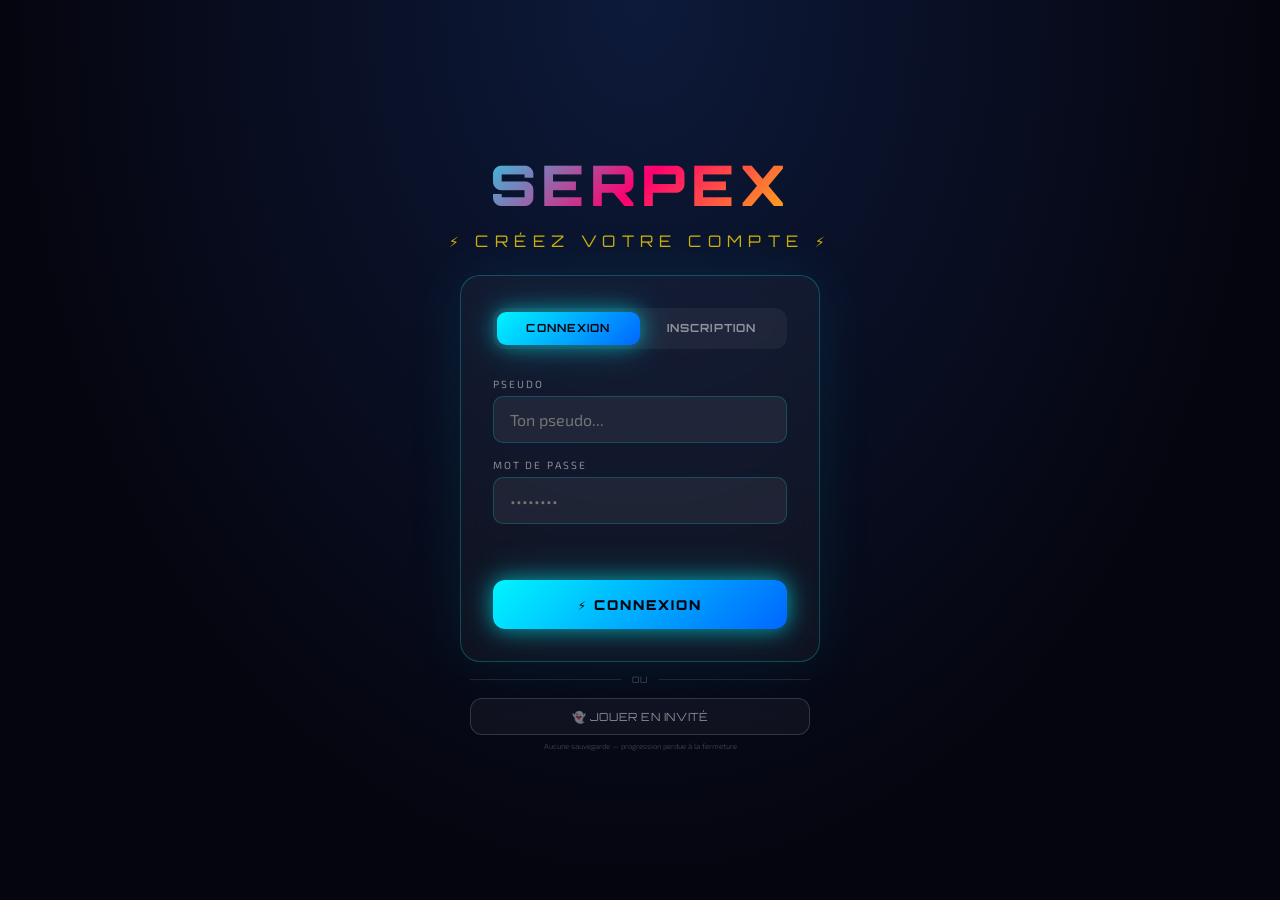
==== index.html @ b20a44a4 "Add files via upload" ====
<!DOCTYPE html>
<html lang="fr">
<head>
<!-- Google tag (gtag.js) -->
<script async src="https://www.googletagmanager.com/gtag/js?id=G-9Q04XKXKD2"></script>
<script>
  window.dataLayer = window.dataLayer || [];
  function gtag(){dataLayer.push(arguments);}
  gtag('js', new Date());
  gtag('config', 'G-9Q04XKXKD2');
</script>

<meta charset="UTF-8">
<meta name="viewport" content="width=device-width, initial-scale=1.0, user-scalable=no">

<!-- Compatibilité Apple (ancien) -->
<meta name="apple-mobile-web-app-capable" content="yes">

<!-- Nouvelle version standard -->
<meta name="mobile-web-app-capable" content="yes">

<meta name="theme-color" content="#0a0a1a">

<!-- &#9552;&#9552;&#9552; SEO &#9552;&#9552;&#9552; -->
<title>SERPEX &#8212; Jeu de Serpent Multijoueur en Ligne | Gratuit</title>
<meta name="description" content="Joue à SERPEX, le jeu de serpent multijoueur nouvelle génération ! Affronte des joueurs du monde entier, débloque des skins VIP, monte dans les classements. Gratuit sur navigateur.">
<meta name="keywords" content="serpent jeu en ligne, snake game multijoueur, jeu serpent gratuit, slither io français, serpex, jeu navigateur multijoueur, snake io">
<meta name="author" content="Hervé Caporale &#8212; hervecaporale17@gmail.com">
<meta name="robots" content="index, follow">
<link rel="canonical" href="https://serpex-game26.github.io/serpex/">
<meta name="google-site-verification" content="0975b490ab73a007">

<!-- &#9552;&#9552;&#9552; Open Graph (Facebook, WhatsApp, Discord) &#9552;&#9552;&#9552; -->
<meta property="og:title" content="SERPEX &#8212; Jeu de Serpent Multijoueur">
<meta property="og:description" content="Le jeu de serpent multijoueur nouvelle génération ! Affronte des joueurs du monde entier. Gratuit sur navigateur.">
<meta property="og:url" content="https://serpex-game26.github.io/serpex">
<meta property="og:type" content="website">
<meta property="og:locale" content="fr_FR">
<meta property="og:site_name" content="SERPEX">

<!-- &#9552;&#9552;&#9552; Twitter Card &#9552;&#9552;&#9552; -->
<meta name="twitter:card" content="summary_large_image">
<meta name="twitter:title" content="SERPEX &#8212; Jeu de Serpent Multijoueur">
<meta name="twitter:description" content="Le jeu de serpent multijoueur nouvelle génération ! Gratuit sur navigateur.">
<meta name="twitter:image" content="https://serpex-game26.github.io/serpex/cover.jpg">

<!-- &#9552;&#9552;&#9552; Open Graph Image &#9552;&#9552;&#9552; -->
<meta property="og:image" content="https://serpex-game26.github.io/serpex/cover.jpg">
<meta property="og:image:width" content="1200">
<meta property="og:image:height" content="630">
<meta property="og:image:alt" content="SERPEX - Jeu de serpent multijoueur en ligne">

<!-- &#9552;&#9552;&#9552; Favicon &#9552;&#9552;&#9552; -->
<link rel="icon" type="image/png" href="favicon.png">
<link rel="apple-touch-icon" href="favicon.png">
<link rel="manifest" href="manifest.json">
<meta name="apple-mobile-web-app-title" content="SERPEX">

<!-- &#9552;&#9552;&#9552; Données structurées Google &#9552;&#9552;&#9552; -->
<script type="application/ld+json">
{
  "@context": "https://schema.org",
  "@type": "VideoGame",
  "name": "SERPEX",
  "description": "Jeu de serpent multijoueur en ligne nouvelle génération",
  "url": "https://serpex-game26.github.io/serpex",
  "genre": ["Action", "Multijoueur", "Arcade"],
  "gamePlatform": "Navigateur Web",
  "applicationCategory": "Game",
  "operatingSystem": "Any",
  "offers": {
    "@type": "Offer",
    "price": "0",
    "priceCurrency": "EUR"
  },
  "author": {
    "@type": "Person",
    "name": "Hervé Caporale",
    "email": "hervecaporale17@gmail.com"
  }
}
<\/script>
<!-- \u{2550}\u{2550}\u{2550} Google Consent Mode v2 \u{2014} OBLIGATOIRE AVANT ADSENSE (RGPD/EEE) \u{2550}\u{2550}\u{2550} -->
<script>
  // Valeurs par défaut : tout refusé tant que l'utilisateur n'a pas choisi
  window.dataLayer = window.dataLayer || [];
  function gtag(){dataLayer.push(arguments);}
  gtag('consent', 'default', {
    ad_storage:              'denied',
    ad_user_data:            'denied',
    ad_personalization:      'denied',
    analytics_storage:       'denied',
    functionality_storage:   'denied',
    personalization_storage: 'denied',
    security_storage:        'granted',
    wait_for_update: 2000
  });
  gtag('set', 'ads_data_redaction', true);
  gtag('set', 'url_passthrough', true);
</script>
<!-- Google AdSense &#8212; lazy load après 4s pour ne pas bloquer le jeu au démarrage -->
<script>
  setTimeout(function() {
    var s = document.createElement('script');
    s.async = true;
    s.src = 'https://pagead2.googlesyndication.com/pagead/js/adsbygoogle.js?client=ca-pub-5433648295830648';
    s.crossOrigin = 'anonymous';
    document.head.appendChild(s);
  }, 4000);
</script>
<style>
  @import url('https://fonts.googleapis.com/css2?family=Orbitron:wght@400;700;900&family=Exo+2:wght@300;400;600&display=swap');

  :root {
    --neon-cyan: #00f5ff;
    --neon-pink: #ff006e;
    --neon-gold: #ffd700;
    --neon-green: #39ff14;
    --neon-purple: #bf00ff;
    --bg: #05050f;
    --panel: rgba(255,255,255,0.04);
    --glow-cyan: 0 0 20px #00f5ff88, 0 0 40px #00f5ff44;
    --glow-pink: 0 0 20px #ff006e88, 0 0 40px #ff006e44;
    --glow-gold: 0 0 20px #ffd70088, 0 0 40px #ffd70044;
  }

  * { margin:0; padding:0; box-sizing:border-box; }

  .skill-btn, .boost-btn, .btn, button {
    touch-action: manipulation !important;
    -webkit-tap-highlight-color: transparent;
  }

  body {
    background: var(--bg);
    font-family: 'Exo 2', sans-serif;
    overflow: hidden;
    width: 100vw;
    height: 100vh;
    color: white;
    overscroll-behavior: none;
    -webkit-user-select: none;
    user-select: none;
  }

  canvas {
    touch-action: none !important;
    -webkit-tap-highlight-color: transparent;
  }

  /* &#9472;&#9472;&#9472; SCREENS &#9472;&#9472;&#9472; */
  /* ??? SCREENS ??? */
.screen { position:absolute; inset:0; display:none; flex-direction:column; align-items:center; justify-content:center; z-index:10; overflow:hidden; }

#pwaInstallPopup {
  z-index: 999999 !important;
  position: fixed !important;
}  #top100Screen { overflow:hidden; justify-content:flex-start; }
  #top100Screen #top100List { overflow-y:auto; -webkit-overflow-scrolling:touch; width:100%; }
  #accessoryScreen { overflow-y:auto !important; -webkit-overflow-scrolling:touch; justify-content:flex-start; }
  #vipScreen { overflow-y:auto !important; -webkit-overflow-scrolling:touch; justify-content:flex-start; }
  #menu { overflow-y:auto !important; -webkit-overflow-scrolling:touch; justify-content:flex-start; padding-top:0.8rem; padding-bottom:2rem; }
  #friendsScreen { overflow:hidden; justify-content:flex-start; }
  #tournamentScreen { overflow:hidden; justify-content:flex-start; }
  #statsScreen { overflow:hidden; justify-content:flex-start; }
  #gameover { overflow-y:auto; -webkit-overflow-scrolling:touch; justify-content:flex-start; padding-top:1rem; }
  .screen.active { display:flex; }
  #shop.screen { overflow-y:scroll !important; overflow-x:hidden; -webkit-overflow-scrolling:touch; }
  #shop.screen.active { display:flex; overflow-y:scroll !important; }

  /* &#9472;&#9472;&#9472; MENU &#9472;&#9472;&#9472; */
  #menu {
    background: radial-gradient(ellipse at 30% 20%, #0d1a3a 0%, #05050f 60%), url("data:image/svg+xml,%3Csvg width='60' height='60' viewBox='0 0 60 60' xmlns='http://www.w3.org/2000/svg'%3E%3Cg fill='none' fill-rule='evenodd'%3E%3Cg fill='%2300f5ff' fill-opacity='0.03'%3E%3Cpath d='M36 34v-4h-2v4h-4v2h4v4h2v-4h4v-2h-4zm0-30V0h-2v4h-4v2h4v4h2V6h4V4h-4zM6 34v-4H4v4H0v2h4v4h2v-4h4v-2H6zM6 4V0H4v4H0v2h4v4h2V6h4V4H6z'/%3E%3C/g%3E%3C/g%3E%3C/svg%3E");
  }

  .logo {
    font-family: 'Orbitron', monospace;
    font-size: clamp(2.5rem, 10vw, 5rem);
    font-weight: 900;
    letter-spacing: 0.1em;
    background: linear-gradient(135deg, var(--neon-cyan), var(--neon-pink), var(--neon-gold));
    -webkit-background-clip: text;
    -webkit-text-fill-color: transparent;
    background-clip: text;
    text-align: center;
    animation: logoGlow 2s ease-in-out infinite alternate;
    margin-bottom: 0.2em;
  }

  @keyframes logoGlow {
    from { filter: drop-shadow(0 0 20px #00f5ff); }
    to { filter: drop-shadow(0 0 40px #ff006e); }
  }

  .subtitle {
    font-family: 'Orbitron', monospace;
    font-size: clamp(0.7rem, 3vw, 1rem);
    color: var(--neon-gold);
    letter-spacing: 0.4em;
    margin-bottom: 3rem;
    opacity: 0.8;
  }

  .snake-preview {
    width: 200px;
    height: 60px;
    margin-bottom: 2rem;
    position: relative;
  }

  /* Stats preview */
  .stats-grid {
    display: grid;
    grid-template-columns: repeat(3, 1fr);
    gap: 0.8rem;
    margin-bottom: 2.5rem;
    width: min(380px, 90vw);
  }

  .stat-box {
    background: var(--panel);
    border: 1px solid rgba(0,245,255,0.2);
    border-radius: 12px;
    padding: 0.8rem;
    text-align: center;
    backdrop-filter: blur(10px);
  }

  .stat-box .val {
    font-family: 'Orbitron', monospace;
    font-size: 1.4rem;
    font-weight: 700;
    color: var(--neon-cyan);
    text-shadow: var(--glow-cyan);
  }

  .stat-box .lbl {
    font-size: 0.65rem;
    color: rgba(255,255,255,0.5);
    letter-spacing: 0.1em;
    text-transform: uppercase;
  }

  /* Buttons */
  .btn {
    font-family: 'Orbitron', monospace;
    font-size: clamp(0.8rem, 3vw, 1rem);
    font-weight: 700;
    letter-spacing: 0.15em;
    padding: 1rem 2.5rem;
    border: none;
    border-radius: 50px;
    cursor: pointer;
    text-transform: uppercase;
    transition: all 0.3s;
    position: relative;
    overflow: hidden;
  }

  .btn::before {
    content: '';
    position: absolute;
    inset: 0;
    background: linear-gradient(135deg, rgba(255,255,255,0.15), transparent);
    opacity: 0;
    transition: opacity 0.3s;
  }

  .btn:hover::before, .btn:active::before { opacity: 1; }

  .btn-primary {
    background: linear-gradient(135deg, var(--neon-cyan), #0066ff);
    color: var(--bg);
    box-shadow: var(--glow-cyan);
    font-size: clamp(1rem, 4vw, 1.3rem);
    padding: 1.2rem 3rem;
    margin-bottom: 1rem;
  }

  .btn-secondary {
    background: var(--panel);
    border: 1px solid var(--neon-pink);
    color: var(--neon-pink);
    box-shadow: var(--glow-pink);
    margin-bottom: 0.8rem;
  }

  .btn:active { transform: scale(0.96); }

  /* &#9472;&#9472;&#9472; SKIN SELECTOR &#9472;&#9472;&#9472; */
  .skin-row {
    display: flex;
    gap: 0.8rem;
    flex-wrap: wrap;
    justify-content: center;
    margin-bottom: 2rem;
    width: min(380px, 90vw);
  }

  .skin-opt {
    width: 60px;
    height: 60px;
    border-radius: 50%;
    cursor: pointer;
    border: 3px solid transparent;
    transition: all 0.3s;
    display: flex;
    align-items: center;
    justify-content: center;
    font-size: 1.5rem;
    position: relative;
  }

  .skin-opt.selected {
    border-color: var(--neon-gold);
    box-shadow: var(--glow-gold);
    transform: scale(1.1);
  }

  .skin-opt .lock-icon {
    position: absolute;
    inset: 0;
    display: flex;
    align-items: center;
    justify-content: center;
    background: rgba(0,0,0,0.7);
    border-radius: 50%;
    font-size: 1.2rem;
  }

  /* &#9472;&#9472;&#9472; HUD &#9472;&#9472;&#9472; */
  #hud {
    position: absolute;
    inset: 0;
    pointer-events: none;
    z-index: 5;
  }

  .hud-top {
    position: absolute;
    top: 0;
    left: 0;
    right: 0;
    padding: 0.5rem 0.6rem;
    display: flex;
    justify-content: space-between;
    align-items: flex-start;
    background: linear-gradient(to bottom, rgba(5,5,15,0.9), transparent);
    pointer-events: none;
    z-index: 20;
  }

  .score-panel {
    background: rgba(0,245,255,0.08);
    border: 1px solid rgba(0,245,255,0.3);
    border-radius: 10px;
    padding: 0.3rem 0.7rem;
    backdrop-filter: blur(10px);
    min-width: 70px;
  }

  .score-val {
    font-family: 'Orbitron', monospace;
    font-size: clamp(0.95rem, 3.5vw, 1.3rem);
    font-weight: 900;
    color: var(--neon-cyan);
    text-shadow: var(--glow-cyan);
  }

  .score-lbl {
    font-size: 0.5rem;
    color: rgba(255,255,255,0.5);
    letter-spacing: 0.2em;
    text-transform: uppercase;
  }

  .rank-panel {
    text-align: right;
    background: rgba(255,215,0,0.08);
    border: 1px solid rgba(255,215,0,0.3);
    border-radius: 10px;
    padding: 0.3rem 0.7rem;
    backdrop-filter: blur(10px);
    min-width: 70px;
  }

  .rank-val {
    font-family: 'Orbitron', monospace;
    font-size: clamp(0.95rem, 3.5vw, 1.3rem);
    font-weight: 900;
    color: var(--neon-gold);
    text-shadow: var(--glow-gold);
  }

  /* Mini chrono BR centré entre score et rang */
  /* Mini chrono BR centré entre score et rang */
  #brChronoHUD {
    display: none;
    position: absolute;
    top: 0.3rem;
    left: 50%;
    transform: translateX(-50%);
    flex-direction: column;
    align-items: center;
    justify-content: center;
    background: rgba(0,0,0,0.82);
    border: 1.5px solid #ff006e;
    border-radius: 10px;
    padding: 0.22rem 0.6rem;
    min-width: 90px;
    max-width: 120px;
    text-align: center;
    pointer-events: none;
    z-index: 21;
    box-shadow: 0 0 14px rgba(255,0,110,0.35);
  }
  #brChronoHUD.active { display: flex; }
  #brChronoTime {
    font-family: 'Orbitron', monospace;
    font-size: 0.95rem;
    font-weight: 900;
    color: #ff006e;
    letter-spacing: 0.05em;
    text-shadow: 0 0 8px #ff006e88;
    line-height: 1;
  }
  #brChronoSub {
    font-size: 0.45rem;
    color: rgba(255,255,255,0.5);
    letter-spacing: 0.12em;
    margin-top: 1px;
  }

  /* Power bar */
  .power-bar-container {
    position: absolute;
    bottom: 160px;
    left: 50%;
    transform: translateX(-50%);
    width: min(300px, 80vw);
  }

  .power-bar-bg {
    height: 8px;
    background: rgba(255,255,255,0.1);
    border-radius: 4px;
    overflow: hidden;
  }

  .power-bar-fill {
    height: 100%;
    background: linear-gradient(90deg, var(--neon-cyan), var(--neon-pink));
    border-radius: 4px;
    transition: width 0.2s;
    box-shadow: 0 0 10px var(--neon-cyan);
  }

  .power-lbl {
    font-size: 0.65rem;
    color: rgba(255,255,255,0.5);
    letter-spacing: 0.2em;
    text-align: center;
    margin-bottom: 0.3rem;
    text-transform: uppercase;
  }

  /* Active bonuses */
  .bonus-row {
    position: absolute;
    top: 90px;
    left: 50%;
    transform: translateX(-50%);
    display: flex;
    gap: 0.5rem;
    pointer-events: none;
  }

  .bonus-badge {
    background: rgba(0,0,0,0.7);
    border-radius: 20px;
    padding: 0.3rem 0.7rem;
    font-size: 0.7rem;
    display: flex;
    align-items: center;
    gap: 0.3rem;
    border: 1px solid;
    animation: fadeInDown 0.3s ease;
  }

  @keyframes fadeInDown {
    from { opacity:0; transform:translateY(-10px); }
    to { opacity:1; transform:translateY(0); }
  }

  /* Kill feed */
  .kill-feed {
    position: absolute;
    top: calc(4.2rem + 100px);
    right: 0.6rem;
    display: flex;
    flex-direction: column;
    gap: 0.3rem;
    max-width: 180px;
  }

  .kill-msg {
    background: rgba(255,0,110,0.15);
    border: 1px solid rgba(255,0,110,0.4);
    border-radius: 8px;
    padding: 0.3rem 0.6rem;
    font-size: 0.65rem;
    color: var(--neon-pink);
    animation: fadeInRight 0.3s ease, fadeOut 0.3s ease 2.7s forwards;
  }

  @keyframes fadeInRight {
    from { opacity:0; transform:translateX(20px); }
    to { opacity:1; transform:translateX(0); }
  }

  @keyframes fadeOut {
    to { opacity:0; }
  }

  /* Leaderboard overlay */
  .leaderboard {
    position: absolute;
    top: 70px;
    left: 0.6rem;
    width: 130px;
    background: rgba(5,5,15,0.88);
    border: 1px solid rgba(0,245,255,0.2);
    border-radius: 10px;
    backdrop-filter: blur(10px);
    overflow: hidden;
    transition: all 0.3s ease;
  }

  .lb-header {
    font-family: 'Orbitron', monospace;
    font-size: 0.58rem;
    color: var(--neon-gold);
    letter-spacing: 0.15em;
    text-align: center;
    padding: 0.45rem 0.7rem;
    cursor: pointer;
    display: flex;
    align-items: center;
    justify-content: space-between;
    user-select: none;
    -webkit-user-select: none;
  }

  .lb-arrow { font-size: 0.5rem; transition: transform 0.3s; color: rgba(255,215,0,0.6); }
  .lb-header.open .lb-arrow { transform: rotate(180deg); }

  .lb-top3 { padding: 0 0.5rem 0.4rem; }

  .lb-extra {
    max-height: 0;
    overflow: hidden;
    transition: max-height 0.35s ease;
    padding: 0 0.5rem;
  }

  .lb-extra.open { max-height: 200px; padding-bottom: 0.4rem; }

  .lb-divider { border: none; border-top: 1px solid rgba(255,255,255,0.07); margin: 0.2rem 0; }

  .lb-entry {
    display: flex;
    justify-content: space-between;
    font-size: 0.62rem;
    margin-bottom: 0.2rem;
    padding: 0.18rem 0.3rem;
    border-radius: 4px;
  }

  .lb-entry.me { background: rgba(0,245,255,0.12); color: var(--neon-cyan); font-weight: 600; }
  .lb-entry.top1 { color: #ffd700; }
  .lb-entry.top2 { color: #c0c0c0; }
  .lb-entry.top3 { color: #cd7f32; }

  /* Controls */
  .controls-area {
    position: absolute;
    bottom: 0;
    left: 0;
    right: 0;
    height: 170px;
    pointer-events: all;
    display: flex;
    align-items: center;
    justify-content: center;
    gap: 2rem;
    background: linear-gradient(to top, rgba(5,5,15,0.95), transparent);
    padding-bottom: env(safe-area-inset-bottom, 20px);
    padding-bottom: max(env(safe-area-inset-bottom, 0px), 20px);
  }

  .boost-btn {
    width: 80px;
    height: 80px;
    border-radius: 50%;
    background: linear-gradient(135deg, var(--neon-pink), #8b0000);
    border: 3px solid var(--neon-pink);
    box-shadow: var(--glow-pink);
    font-family: 'Orbitron', monospace;
    font-size: 0.6rem;
    font-weight: 700;
    color: white;
    letter-spacing: 0.1em;
    cursor: pointer;
    text-align: center;
    display: flex;
    flex-direction: column;
    align-items: center;
    justify-content: center;
    user-select: none;
    -webkit-user-select: none;
    transition: transform 0.1s;
  }

  .boost-btn:active { transform: scale(0.92); }
  .boost-btn .icon { font-size: 1.8rem; }

  .skill-btn {
    width: 60px;
    height: 60px;
    border-radius: 50%;
    background: rgba(0,0,0,0.6);
    border: 2px solid;
    cursor: pointer;
    display: flex;
    flex-direction: column;
    align-items: center;
    justify-content: center;
    font-size: 1.4rem;
    position: relative;
    user-select: none;
    -webkit-user-select: none;
    transition: transform 0.1s;
  }

  .skill-btn:active { transform: scale(0.9); }

  .skill-cd {
    position: absolute;
    inset: 0;
    border-radius: 50%;
    background: rgba(0,0,0,0.7);
    display: flex;
    align-items: center;
    justify-content: center;
    font-size: 0.8rem;
    font-family: 'Orbitron', monospace;
    font-weight: 700;
  }

  .skill-label {
    position: absolute;
    bottom: -18px;
    font-size: 0.55rem;
    color: rgba(255,255,255,0.5);
    white-space: nowrap;
  }

  /* &#9472;&#9472;&#9472; CANVAS &#9472;&#9472;&#9472; */
  #gameCanvas {
    position: absolute;
    inset: 0;
    display: block;
    touch-action: none;
  }

  /* &#9472;&#9472;&#9472; GAME OVER &#9472;&#9472;&#9472; */
  #gameover {
    background: rgba(5,5,15,0.97);
    backdrop-filter: blur(20px);
  }

  .go-title {
    font-family: 'Orbitron', monospace;
    font-size: clamp(2rem, 8vw, 4rem);
    font-weight: 900;
    color: var(--neon-pink);
    text-shadow: var(--glow-pink);
    margin-bottom: 0.3em;
    animation: shake 0.5s ease;
  }

  @keyframes shake {
    0%,100%{transform:translateX(0)}
    20%{transform:translateX(-10px)}
    40%{transform:translateX(10px)}
    60%{transform:translateX(-8px)}
    80%{transform:translateX(8px)}
  }

  .go-stats {
    display: grid;
    grid-template-columns: repeat(2, 1fr);
    gap: 1rem;
    width: min(340px, 90vw);
    margin: 1.5rem 0;
  }

  .go-stat {
    background: var(--panel);
    border: 1px solid rgba(255,255,255,0.1);
    border-radius: 12px;
    padding: 1rem;
    text-align: center;
  }

  .go-stat .v {
    font-family: 'Orbitron', monospace;
    font-size: 1.8rem;
    font-weight: 900;
  }

  .go-stat .l {
    font-size: 0.65rem;
    color: rgba(255,255,255,0.5);
    letter-spacing: 0.1em;
    text-transform: uppercase;
  }

  /* &#9472;&#9472;&#9472; XP / LEVEL &#9472;&#9472;&#9472; */
  .xp-bar-container {
    width: min(380px, 90vw);
    margin-bottom: 1.2rem;
  }
  .xp-bar-header {
    display: flex;
    justify-content: space-between;
    align-items: center;
    margin-bottom: 0.3rem;
  }
  .xp-level-badge {
    font-family: 'Orbitron', monospace;
    font-size: 0.9rem;
    font-weight: 900;
    color: var(--neon-gold);
    text-shadow: var(--glow-gold);
    background: rgba(255,215,0,0.1);
    border: 1px solid rgba(255,215,0,0.4);
    border-radius: 20px;
    padding: 0.2rem 0.8rem;
  }
  .xp-text {
    font-size: 0.65rem;
    color: rgba(255,255,255,0.4);
    font-family: 'Orbitron', monospace;
    letter-spacing: 0.1em;
  }
  .xp-bar-bg {
    height: 10px;
    background: rgba(255,255,255,0.08);
    border-radius: 5px;
    overflow: hidden;
    border: 1px solid rgba(255,215,0,0.2);
  }
  .xp-bar-fill {
    height: 100%;
    background: linear-gradient(90deg, var(--neon-gold), #ff8800);
    border-radius: 5px;
    transition: width 1s ease;
    box-shadow: 0 0 8px var(--neon-gold);
  }

  /* Level up animation */
  .levelup-popup {
    position: fixed;
    top: 50%;
    left: 50%;
    transform: translate(-50%, -50%);
    background: linear-gradient(135deg, rgba(255,215,0,0.15), rgba(255,140,0,0.1));
    border: 2px solid var(--neon-gold);
    border-radius: 20px;
    padding: 1.5rem 2.5rem;
    text-align: center;
    z-index: 100;
    animation: levelUpAnim 3s ease forwards;
    pointer-events: none;
  }
  .levelup-popup .lu-title {
    font-family: 'Orbitron', monospace;
    font-size: 1.8rem;
    font-weight: 900;
    color: var(--neon-gold);
    text-shadow: var(--glow-gold);
  }
  .levelup-popup .lu-sub {
    font-size: 0.85rem;
    color: rgba(255,255,255,0.7);
    margin-top: 0.3rem;
  }
  @keyframes levelUpAnim {
    0%   { opacity:0; transform:translate(-50%,-50%) scale(0.5); }
    15%  { opacity:1; transform:translate(-50%,-60%) scale(1.1); }
    70%  { opacity:1; transform:translate(-50%,-60%) scale(1); }
    100% { opacity:0; transform:translate(-50%,-70%) scale(0.9); }
  }

  /* &#9472;&#9472;&#9472; SAISON / BATTLE PASS &#9472;&#9472;&#9472; */
  #seasonScreen {
    background: radial-gradient(ellipse at 50% 0%, #1a0533 0%, #05050f 70%);
    overflow-y: scroll !important;
    overflow-x: hidden !important;
    -webkit-overflow-scrolling: touch !important;
    touch-action: pan-y !important;
    justify-content: flex-start !important;
    padding: 0;
  }

  .season-hero {
    width: 100%;
    background: linear-gradient(135deg, #1a0533, #0d1a3a);
    padding: 1.5rem 1rem 1rem;
    text-align: center;
    border-bottom: 1px solid rgba(191,0,255,0.3);
  }

  .season-title {
    font-family: 'Orbitron', monospace;
    font-size: clamp(1.2rem, 5vw, 2rem);
    font-weight: 900;
    background: linear-gradient(135deg, #bf00ff, #ff006e, #ffd700);
    -webkit-background-clip: text;
    -webkit-text-fill-color: transparent;
    background-clip: text;
    margin-bottom: 0.3rem;
  }

  .season-timer {
    font-family: 'Orbitron', monospace;
    font-size: 0.75rem;
    color: rgba(255,255,255,0.5);
    margin-bottom: 1rem;
  }

  .season-xp-bar-container {
    width: min(400px, 95vw);
    margin: 0 auto;
  }

  .season-xp-header {
    display: flex;
    justify-content: space-between;
    margin-bottom: 0.3rem;
  }

  .season-level-badge {
    font-family: 'Orbitron', monospace;
    font-size: 0.85rem;
    font-weight: 900;
    color: #bf00ff;
    text-shadow: 0 0 10px #bf00ff88;
  }

  .season-xp-text {
    font-size: 0.65rem;
    color: rgba(255,255,255,0.4);
    font-family: 'Orbitron', monospace;
  }

  .season-xp-bg {
    height: 12px;
    background: rgba(255,255,255,0.08);
    border-radius: 6px;
    overflow: hidden;
    border: 1px solid rgba(191,0,255,0.3);
  }

  .season-xp-fill {
    height: 100%;
    background: linear-gradient(90deg, #bf00ff, #ff006e);
    border-radius: 6px;
    transition: width 1s ease;
    box-shadow: 0 0 10px #bf00ff88;
  }

  /* Battle Pass Track */
  .bp-track {
    width: min(420px, 95vw);
    margin: 0 auto;
    padding: 1rem;
  }

  .bp-track-title {
    font-family: 'Orbitron', monospace;
    font-size: 0.8rem;
    color: rgba(255,255,255,0.5);
    letter-spacing: 0.2em;
    text-align: center;
    margin-bottom: 1rem;
  }

  .bp-row {
    display: flex;
    align-items: center;
    margin-bottom: 0.6rem;
    gap: 0.6rem;
  }

  .bp-level-num {
    font-family: 'Orbitron', monospace;
    font-size: 0.65rem;
    color: rgba(255,255,255,0.3);
    width: 28px;
    text-align: center;
    flex-shrink: 0;
  }

  .bp-reward-card {
    flex: 1;
    background: var(--panel);
    border: 1px solid rgba(255,255,255,0.08);
    border-radius: 12px;
    padding: 0.7rem 1rem;
    display: flex;
    align-items: center;
    gap: 0.8rem;
    transition: all 0.3s;
  }

  .bp-reward-card.unlocked {
    border-color: #bf00ff;
    background: rgba(191,0,255,0.08);
    box-shadow: 0 0 15px rgba(191,0,255,0.2);
  }

  .bp-reward-card.claimed {
    border-color: var(--neon-green);
    background: rgba(57,255,20,0.06);
    opacity: 0.7;
  }

  .bp-reward-icon { font-size: 1.6rem; flex-shrink: 0; }
  .bp-reward-name { font-family: 'Orbitron', monospace; font-size: 0.7rem; font-weight: 700; color: white; }
  .bp-reward-desc { font-size: 0.6rem; color: rgba(255,255,255,0.4); margin-top: 0.1rem; }

  .bp-claim-btn {
    margin-left: auto;
    background: linear-gradient(135deg, #bf00ff, #ff006e);
    border: none;
    border-radius: 8px;
    color: white;
    font-family: 'Orbitron', monospace;
    font-size: 0.6rem;
    font-weight: 700;
    padding: 0.4rem 0.8rem;
    cursor: pointer;
    flex-shrink: 0;
  }

  .bp-locked-icon {
    margin-left: auto;
    font-size: 0.9rem;
    opacity: 0.3;
    flex-shrink: 0;
  }

  /* Season badge in menu */
  .season-mini-badge {
    display: flex;
    align-items: center;
    gap: 0.5rem;
    background: rgba(191,0,255,0.08);
    border: 1px solid rgba(191,0,255,0.3);
    border-radius: 12px;
    padding: 0.5rem 0.8rem;
    width: min(380px, 90vw);
    margin-bottom: 0.8rem;
    cursor: pointer;
  }

  .season-mini-badge .smb-level {
    font-family: 'Orbitron', monospace;
    font-size: 0.8rem;
    font-weight: 900;
    color: #bf00ff;
  }

  .season-mini-badge .smb-bar-bg {
    flex: 1;
    height: 6px;
    background: rgba(255,255,255,0.08);
    border-radius: 3px;
    overflow: hidden;
  }

  .season-mini-badge .smb-bar-fill {
    height: 100%;
    background: linear-gradient(90deg, #bf00ff, #ff006e);
    border-radius: 3px;
    transition: width 0.5s ease;
  }

  .season-mini-badge .smb-timer {
    font-size: 0.55rem;
    color: rgba(255,255,255,0.3);
    font-family: 'Orbitron', monospace;
    white-space: nowrap;
  }

  /* CHAT supprimé */

  /* &#9472;&#9472;&#9472; LOBBY &#9472;&#9472;&#9472; */
  #lobbyScreen {
    background: radial-gradient(ellipse at 50% 20%, #001a33 0%, #05050f 70%);
    justify-content: flex-start;
    padding: 0;
    overflow-y: auto;
  }

  .lobby-header {
    width: 100%;
    background: rgba(0,245,255,0.05);
    border-bottom: 1px solid rgba(0,245,255,0.2);
    padding: 1rem;
    text-align: center;
  }

  .lobby-title {
    font-family: 'Orbitron', monospace;
    font-size: 1.1rem;
    font-weight: 900;
    color: var(--neon-cyan);
    text-shadow: var(--glow-cyan);
  }

  .lobby-countdown {
    font-family: 'Orbitron', monospace;
    font-size: 2.5rem;
    font-weight: 900;
    color: var(--neon-gold);
    text-shadow: var(--glow-gold);
    margin: 0.5rem 0;
  }

  .lobby-status {
    font-size: 0.7rem;
    color: rgba(255,255,255,0.5);
    letter-spacing: 0.1em;
  }

  .lobby-slots {
    display: grid;
    grid-template-columns: repeat(3, 1fr);
    gap: 0.5rem;
    width: min(420px, 95vw);
    margin: 1rem auto;
    padding: 0 0.5rem;
  }

  .lobby-slot {
    background: var(--panel);
    border: 1px solid rgba(255,255,255,0.08);
    border-radius: 12px;
    padding: 0.6rem 0.4rem;
    text-align: center;
    transition: all 0.3s;
  }

  .lobby-slot.real-player {
    border-color: var(--neon-cyan);
    background: rgba(0,245,255,0.08);
    box-shadow: 0 0 10px rgba(0,245,255,0.2);
  }

  .lobby-slot.bot-slot {
    border-color: rgba(255,255,255,0.1);
    opacity: 0.5;
  }

  .lobby-slot.you {
    border-color: var(--neon-gold);
    background: rgba(255,215,0,0.1);
    box-shadow: var(--glow-gold);
  }

  .lobby-slot .ls-emoji { font-size: 1.4rem; }
  .lobby-slot .ls-name {
    font-family: 'Orbitron', monospace;
    font-size: 0.55rem;
    color: rgba(255,255,255,0.7);
    margin-top: 0.2rem;
    overflow: hidden;
    text-overflow: ellipsis;
    white-space: nowrap;
  }
  .lobby-slot .ls-type {
    font-size: 0.5rem;
    color: rgba(255,255,255,0.3);
    margin-top: 0.1rem;
  }

  /* &#9472;&#9472;&#9472; BUILD SELECTION &#9472;&#9472;&#9472; */
  #buildScreen {
    background: radial-gradient(ellipse at 50% 30%, #0d1a3a 0%, #05050f 70%);
    overflow-y: scroll !important;
    overflow-x: hidden !important;
    -webkit-overflow-scrolling: touch !important;
    touch-action: pan-y !important;
    justify-content: flex-start !important;
    padding: 0;
  }

  .build-grid {
    display: grid;
    grid-template-columns: repeat(2, 1fr);
    gap: 0.5rem;
    width: min(420px, 95vw);
    padding-bottom: 2rem;
  }

  .build-card {
    background: var(--panel);
    border: 2px solid rgba(255,255,255,0.1);
    border-radius: 12px;
    padding: 0.6rem 0.4rem;
    text-align: center;
    cursor: pointer;
    transition: all 0.25s;
    position: relative;
    user-select: none;
    -webkit-user-select: none;
  }

  .build-card.selected {
    border-color: var(--neon-gold);
    box-shadow: var(--glow-gold);
    background: rgba(255,215,0,0.08);
  }

  .build-card.locked {
    opacity: 0.45;
    cursor: pointer;
  }

  .build-card .bc-icon { font-size: 1.6rem; margin-bottom: 0.2rem; }
  .build-card .bc-name {
    font-family: 'Orbitron', monospace;
    font-size: 0.6rem;
    font-weight: 700;
    margin-bottom: 0.15rem;
    color: white;
  }
  .build-card .bc-desc { font-size: 0.52rem; color: rgba(255,255,255,0.5); line-height: 1.3; margin-bottom: 0.2rem; }
  .build-card .bc-cd   { font-size: 0.52rem; color: var(--neon-cyan); }
  .build-card .bc-lock { font-size: 0.52rem; color: #ffd700; margin-top: 0.15rem; }

  .build-card .bc-check {
    position: absolute;
    top: 6px; right: 8px;
    font-size: 1rem;
    display: none;
  }
  .build-card.selected .bc-check { display: block; }

  .build-slots {
    display: flex;
    gap: 0.6rem;
    justify-content: center;
    margin-bottom: 1rem;
    width: min(420px, 95vw);
  }

  .build-slot {
    width: 70px; height: 70px;
    border-radius: 14px;
    background: rgba(255,255,255,0.04);
    border: 2px dashed rgba(255,255,255,0.2);
    display: flex;
    flex-direction: column;
    align-items: center;
    justify-content: center;
    font-size: 1.6rem;
    transition: all 0.3s;
  }

  .build-slot.filled {
    border-color: var(--neon-gold);
    border-style: solid;
    background: rgba(255,215,0,0.08);
    box-shadow: var(--glow-gold);
  }

  .build-slot .bs-label {
    font-size: 0.5rem;
    color: rgba(255,255,255,0.4);
    font-family: 'Orbitron', monospace;
    margin-top: 0.2rem;
  }

  /* &#9472;&#9472;&#9472; SHOP &#9472;&#9472;&#9472; */
  #shop {
    background: radial-gradient(ellipse at 70% 80%, #1a0d2e 0%, #05050f 60%);
    overflow-y: scroll !important;
    overflow-x: hidden !important;
    -webkit-overflow-scrolling: touch !important;
    touch-action: pan-y !important;
    overscroll-behavior: contain;
    padding: 0;
    justify-content: flex-start !important;
    align-items: center;
    flex-direction: column;
  }

  .shop-title {
    font-family: 'Orbitron', monospace;
    font-size: clamp(1.5rem, 6vw, 2.5rem);
    font-weight: 900;
    color: var(--neon-gold);
    text-shadow: var(--glow-gold);
    margin-bottom: 0.5rem;
  }

  .coins-display {
    font-family: 'Orbitron', monospace;
    font-size: 1.2rem;
    color: var(--neon-gold);
    margin-bottom: 2rem;
  }

  .shop-grid {
    display: grid;
    grid-template-columns: repeat(2, 1fr);
    gap: 0.5rem;
    width: min(420px, 95vw);
    margin-bottom: 2rem;
  }

  .shop-item {
    background: var(--panel);
    border: 1px solid rgba(255,255,255,0.1);
    border-radius: 12px;
    padding: 0.45rem 0.3rem;
    text-align: center;
    cursor: pointer;
    transition: all 0.3s;
    position: relative;
    overflow: hidden;
  }

  .shop-item:hover, .shop-item:active {
    border-color: var(--neon-gold);
    box-shadow: var(--glow-gold);
    transform: translateY(-2px);
  }

  .shop-item .item-icon { font-size: 1.3rem; margin-bottom: 0.15rem; }
  .shop-item .item-name { font-family: 'Orbitron', monospace; font-size: 0.55rem; font-weight: 700; margin-bottom: 0.1rem; }
  .shop-item .item-desc { font-size: 0.48rem; color: rgba(255,255,255,0.5); margin-bottom: 0.15rem; line-height: 1.2; }
  .shop-item .item-price { color: var(--neon-gold); font-size: 0.55rem; font-weight: 600; }
  .shop-item .item-level { font-size: 0.6rem; color: var(--neon-cyan); }

  .shop-item.owned { border-color: var(--neon-green); }
  .shop-item.owned .item-price { color: var(--neon-green); }

  /* Floating score popup */
  .score-popup {
    position: absolute;
    font-family: 'Orbitron', monospace;
    font-weight: 900;
    pointer-events: none;
    animation: floatUp 1s ease forwards;
    z-index: 20;
  }

  @keyframes floatUp {
    0% { opacity:1; transform:translateY(0) scale(1); }
    100% { opacity:0; transform:translateY(-60px) scale(1.5); }
  }

  /* Notification */
  .notif {
    position: absolute;
    top: 50%;
    left: 50%;
    transform: translate(-50%, -50%);
    background: rgba(0,245,255,0.1);
    border: 2px solid var(--neon-cyan);
    border-radius: 16px;
    padding: 1rem 2rem;
    font-family: 'Orbitron', monospace;
    font-size: clamp(0.9rem, 3vw, 1.2rem);
    text-align: center;
    color: var(--neon-cyan);
    text-shadow: var(--glow-cyan);
    backdrop-filter: blur(10px);
    z-index: 30;
    pointer-events: none;
    animation: notifAnim 2s ease forwards;
  }

  @keyframes notifAnim {
    0% { opacity:0; transform:translate(-50%,-50%) scale(0.8); }
    20% { opacity:1; transform:translate(-50%,-50%) scale(1); }
    80% { opacity:1; }
    100% { opacity:0; transform:translate(-50%,-50%) scale(0.9); }
  }

  /* Minimap */
  .minimap {
    position: absolute;
    top: 4.2rem;
    right: 0.6rem;
    width: 90px;
    height: 90px;
    background: rgba(0,0,0,0.6);
    border: 1px solid rgba(0,245,255,0.3);
    border-radius: 8px;
    overflow: hidden;
  }

  #minimapCanvas {
    width: 100%;
    height: 100%;
  }

  /* &#9472;&#9472;&#9472; LOGIN / REGISTER &#9472;&#9472;&#9472; */
  #authScreen {
    background: radial-gradient(ellipse at 50% 0%, #0d1a3a 0%, #05050f 70%);
  }

  .auth-box {
    background: rgba(255,255,255,0.04);
    border: 1px solid rgba(0,245,255,0.25);
    border-radius: 20px;
    padding: 2rem 2rem;
    width: min(360px, 92vw);
    backdrop-filter: blur(20px);
    box-shadow: 0 0 60px rgba(0,245,255,0.08);
  }

  .auth-tabs {
    display: flex;
    gap: 0;
    margin-bottom: 1.8rem;
    background: rgba(255,255,255,0.05);
    border-radius: 12px;
    padding: 4px;
  }

  .auth-tab {
    flex: 1;
    padding: 0.6rem;
    border: none;
    border-radius: 9px;
    background: transparent;
    color: rgba(255,255,255,0.5);
    font-family: 'Orbitron', monospace;
    font-size: 0.7rem;
    font-weight: 700;
    letter-spacing: 0.1em;
    cursor: pointer;
    transition: all 0.3s;
  }

  .auth-tab.active {
    background: linear-gradient(135deg, var(--neon-cyan), #0066ff);
    color: var(--bg);
    box-shadow: var(--glow-cyan);
  }

  .auth-field {
    margin-bottom: 1rem;
  }

  .auth-field label {
    display: block;
    font-size: 0.65rem;
    color: rgba(255,255,255,0.5);
    letter-spacing: 0.2em;
    text-transform: uppercase;
    margin-bottom: 0.4rem;
  }

  .auth-field input {
    width: 100%;
    padding: 0.8rem 1rem;
    background: rgba(255,255,255,0.06);
    border: 1px solid rgba(0,245,255,0.2);
    border-radius: 10px;
    color: white;
    font-family: 'Exo 2', sans-serif;
    font-size: 1rem;
    outline: none;
    transition: border-color 0.3s;
    touch-action: auto;
  }

  .auth-field input:focus {
    border-color: var(--neon-cyan);
    box-shadow: 0 0 15px rgba(0,245,255,0.15);
  }

  .auth-error {
    color: var(--neon-pink);
    font-size: 0.75rem;
    text-align: center;
    margin-bottom: 0.8rem;
    min-height: 1.2rem;
  }

  .auth-success {
    color: var(--neon-green);
    font-size: 0.75rem;
    text-align: center;
    margin-bottom: 0.8rem;
  }

  .btn-auth {
    width: 100%;
    padding: 1rem;
    background: linear-gradient(135deg, var(--neon-cyan), #0066ff);
    border: none;
    border-radius: 12px;
    color: var(--bg);
    font-family: 'Orbitron', monospace;
    font-size: 0.85rem;
    font-weight: 900;
    letter-spacing: 0.15em;
    cursor: pointer;
    box-shadow: var(--glow-cyan);
    transition: all 0.3s;
    margin-top: 0.5rem;
  }

  .btn-auth:active { transform: scale(0.97); }

  .auth-welcome {
    text-align: center;
    margin-bottom: 1.5rem;
  }

  .auth-welcome .hi {
    font-size: 0.75rem;
    color: rgba(255,255,255,0.4);
    letter-spacing: 0.2em;
    text-transform: uppercase;
  }

  .auth-welcome .user-name {
    font-family: 'Orbitron', monospace;
    font-size: clamp(1.2rem, 5vw, 1.8rem);
    font-weight: 900;
    color: var(--neon-cyan);
    text-shadow: var(--glow-cyan);
    margin-top: 0.2rem;
  }

  /* &#9472;&#9472;&#9472; ADMIN PANEL &#9472;&#9472;&#9472; */
  #adminPanel {
    background: radial-gradient(ellipse at 80% 10%, #1a0d0d 0%, #05050f 60%);
    overflow-y: auto;
    padding: 1.5rem 1rem;
    justify-content: flex-start;
  }

  .admin-header {
    display: flex;
    align-items: center;
    justify-content: space-between;
    width: min(500px, 95vw);
    margin-bottom: 1.5rem;
  }

  .admin-title {
    font-family: 'Orbitron', monospace;
    font-size: clamp(1.2rem, 5vw, 1.8rem);
    font-weight: 900;
    color: var(--neon-pink);
    text-shadow: var(--glow-pink);
  }

  .admin-table {
    width: min(500px, 95vw);
    border-collapse: collapse;
    margin-bottom: 1.5rem;
    font-size: 0.8rem;
  }

  .admin-table th {
    font-family: 'Orbitron', monospace;
    font-size: 0.6rem;
    letter-spacing: 0.15em;
    color: rgba(255,255,255,0.4);
    padding: 0.5rem 0.7rem;
    text-align: left;
    border-bottom: 1px solid rgba(255,255,255,0.08);
  }

  .admin-table td {
    padding: 0.6rem 0.7rem;
    border-bottom: 1px solid rgba(255,255,255,0.05);
    color: rgba(255,255,255,0.85);
    vertical-align: middle;
  }

  .admin-table tr:hover td { background: rgba(255,255,255,0.03); }

  .admin-table .td-name { color: var(--neon-cyan); font-weight: 600; }
  .admin-table .td-role { color: var(--neon-gold); font-size: 0.7rem; }

  .btn-del {
    background: rgba(255,0,110,0.15);
    border: 1px solid var(--neon-pink);
    color: var(--neon-pink);
    font-size: 0.65rem;
    padding: 0.3rem 0.6rem;
    border-radius: 6px;
    cursor: pointer;
    font-family: 'Orbitron', monospace;
    transition: all 0.2s;
  }

  .btn-del:active { background: rgba(255,0,110,0.35); }

  .admin-stats {
    display: grid;
    grid-template-columns: repeat(3,1fr);
    gap: 0.7rem;
    width: min(500px, 95vw);
    margin-bottom: 1.5rem;
  }
</style>
</head>
<body>
<!-- &#9552;&#9552;&#9552; CONTENU ÉDITORIAL SEO &#8212; visible Google & utilisateurs non connectés &#9552;&#9552;&#9552; -->
<div id="seoContent" style="display:none;">
<header style="background:rgba(5,5,15,0.95);border-bottom:1px solid rgba(0,245,255,0.12);padding:0.8rem 1.5rem;display:flex;justify-content:space-between;align-items:center;backdrop-filter:blur(10px);">
  <span style="font-family:'Orbitron',monospace;font-size:1.3rem;font-weight:900;background:linear-gradient(135deg,#00f5ff,#ff006e);-webkit-background-clip:text;-webkit-text-fill-color:transparent;background-clip:text;">SERPEX</span>
  <nav style="font-family:'Orbitron',monospace;font-size:0.7rem;">
    <a href="about.html" style="color:rgba(255,255,255,0.5);text-decoration:none;margin-left:1rem;">À propos</a>
    <a href="contact.html" style="color:rgba(255,255,255,0.5);text-decoration:none;margin-left:1rem;">Contact</a>
  </nav>
</header>
<div style="text-align:center;padding:3rem 1.5rem;background:radial-gradient(ellipse at 30% 20%,#0d1a3a 0%,#05050f 65%);">
  <h1 style="font-family:'Orbitron',monospace;font-size:clamp(2rem,8vw,3.5rem);font-weight:900;background:linear-gradient(135deg,#00f5ff,#ff006e,#ffd700);-webkit-background-clip:text;-webkit-text-fill-color:transparent;background-clip:text;margin-bottom:0.4rem;">SERPEX</h1>
  <div style="font-family:'Orbitron',monospace;font-size:0.7rem;color:#ffd700;letter-spacing:0.3em;margin-bottom:1.2rem;">&#9889; NEXT GEN SNAKE ARENA &#9889;</div>
  <p style="font-size:0.9rem;color:rgba(255,255,255,0.7);line-height:1.7;max-width:540px;margin:0 auto 1.5rem;">Le jeu de serpent multijoueur <strong style="color:#00f5ff;">nouvelle génération</strong>. Affrontez des joueurs du monde entier en temps réel, dévorez des orbes, éliminez vos adversaires et grimpez au sommet du <strong style="color:#00f5ff;">classement mondial</strong>. Entièrement gratuit &#8212; aucune installation requise.</p>
  <div style="display:flex;justify-content:center;flex-wrap:wrap;gap:0.5rem;margin-bottom:1.5rem;">
    <span style="background:rgba(255,255,255,0.05);border:1px solid rgba(255,255,255,0.12);border-radius:20px;padding:0.3rem 0.8rem;font-size:0.65rem;color:rgba(255,255,255,0.55);">&#127379; 100% Gratuit</span>
    <span style="background:rgba(255,255,255,0.05);border:1px solid rgba(255,255,255,0.12);border-radius:20px;padding:0.3rem 0.8rem;font-size:0.65rem;color:rgba(255,255,255,0.55);">&#128241; Mobile & Desktop</span>
    <span style="background:rgba(255,255,255,0.05);border:1px solid rgba(255,255,255,0.12);border-radius:20px;padding:0.3rem 0.8rem;font-size:0.65rem;color:rgba(255,255,255,0.55);">&#127757; Multijoueur mondial</span>
    <span style="background:rgba(255,255,255,0.05);border:1px solid rgba(255,255,255,0.12);border-radius:20px;padding:0.3rem 0.8rem;font-size:0.65rem;color:rgba(255,255,255,0.55);">&#127942; Classement en direct</span>
  </div>
</div>
<div style="max-width:720px;margin:0 auto;padding:0 1.2rem;">
  <div style="padding:2rem 0;border-top:1px solid rgba(255,255,255,0.06);">
    <div style="font-family:'Orbitron',monospace;font-size:0.55rem;letter-spacing:0.3em;color:#00f5ff;margin-bottom:0.5rem;opacity:0.7;">&#9656; LE JEU</div>
    <h2 style="font-family:'Orbitron',monospace;font-size:clamp(1.1rem,4vw,1.5rem);font-weight:900;margin-bottom:1rem;">Qu'est-ce que SERPEX ?</h2>
    <p style="font-size:0.88rem;color:rgba(255,255,255,0.68);line-height:1.75;margin-bottom:0.8rem;">SERPEX est un <strong style="color:#00f5ff;">jeu de serpent multijoueur en ligne</strong> jouable directement dans votre navigateur web, sans installation ni téléchargement. Inspiré des classiques du genre comme Slither.io, SERPEX propose une expérience de jeu complète avec des graphismes néon immersifs, une physique fluide et un système de progression profond.</p>
    <p style="font-size:0.88rem;color:rgba(255,255,255,0.68);line-height:1.75;margin-bottom:0.8rem;">Connectez-vous, choisissez votre pseudo et votre skin, puis plongez dans une arène remplie de joueurs réels du monde entier. Votre serpent grandit en mangeant des orbes lumineux. Coupez la route de vos adversaires pour les éliminer et récupérer leur masse. Survivez le plus longtemps possible !</p>
  </div>
  <div style="padding:2rem 0;border-top:1px solid rgba(255,255,255,0.06);">
    <div style="font-family:'Orbitron',monospace;font-size:0.55rem;letter-spacing:0.3em;color:#00f5ff;margin-bottom:0.5rem;opacity:0.7;">&#9656; FONCTIONNALITÉS</div>
    <h2 style="font-family:'Orbitron',monospace;font-size:clamp(1.1rem,4vw,1.5rem);font-weight:900;margin-bottom:0.8rem;">Tout ce que SERPEX offre</h2>
    <ul style="font-size:0.85rem;line-height:2;color:rgba(255,255,255,0.65);padding-left:1.2rem;">
      <li>&#127757; Multijoueur en temps réel avec des joueurs du monde entier</li>
      <li>&#9876;&#65039; Mode Battle Royale &#8212; le dernier survivant gagne</li>
      <li>&#129302; Mode Solo contre des bots intelligents</li>
      <li>&#127912; Plus de 30 skins de serpent débloquables</li>
      <li>&#128081; Système VIP, Battle Pass saisonnier et récompenses quotidiennes</li>
      <li>&#127942; Classement mondial Top 100 mis à jour en direct</li>
      <li>&#128101; Système d'amis et jeu en équipe</li>
      <li>&#128241; Compatible mobile, tablette et ordinateur &#8212; aucun téléchargement requis</li>
    </ul>
  </div>
  <div style="padding:2rem 0;border-top:1px solid rgba(255,255,255,0.06);">
    <div style="font-family:'Orbitron',monospace;font-size:0.55rem;letter-spacing:0.3em;color:#00f5ff;margin-bottom:0.5rem;opacity:0.7;">&#9656; COMMENT JOUER</div>
    <h2 style="font-family:'Orbitron',monospace;font-size:clamp(1.1rem,4vw,1.5rem);font-weight:900;margin-bottom:0.8rem;">Comment jouer à SERPEX ?</h2>
    <p style="font-size:0.88rem;color:rgba(255,255,255,0.68);line-height:1.75;margin-bottom:0.5rem;"><strong style="color:#fff;">Sur mobile :</strong> utilisez le joystick tactile en bas à gauche. <strong style="color:#fff;">Sur desktop :</strong> déplacez la souris pour diriger votre serpent. Cliquez ou appuyez pour accélérer.</p>
    <p style="font-size:0.88rem;color:rgba(255,255,255,0.68);line-height:1.75;">Mangez les orbes pour grossir, coupez la route de vos adversaires pour les éliminer et récoltez leur masse. Évitez de toucher les autres serpents &#8212; sauf leur queue !</p>
  </div>
  <div style="padding:2rem 0;border-top:1px solid rgba(255,255,255,0.06);">
    <div style="font-family:'Orbitron',monospace;font-size:0.55rem;letter-spacing:0.3em;color:#00f5ff;margin-bottom:0.5rem;opacity:0.7;">&#9656; FAQ</div>
    <h2 style="font-family:'Orbitron',monospace;font-size:clamp(1.1rem,4vw,1.5rem);font-weight:900;margin-bottom:0.8rem;">Questions fréquentes</h2>
    <div style="display:flex;flex-direction:column;gap:0.7rem;">
      <div style="background:rgba(255,255,255,0.03);border:1px solid rgba(255,255,255,0.07);border-radius:12px;padding:0.9rem 1rem;">
        <div style="font-size:0.82rem;font-weight:600;color:#fff;margin-bottom:0.3rem;">&#127379; SERPEX est-il vraiment gratuit ?</div>
        <div style="font-size:0.78rem;color:rgba(255,255,255,0.55);line-height:1.65;">Oui, SERPEX est entièrement gratuit. Financé par la publicité Google AdSense. Les skins sont débloquables gratuitement via le système de progression.</div>
      </div>
      <div style="background:rgba(255,255,255,0.03);border:1px solid rgba(255,255,255,0.07);border-radius:12px;padding:0.9rem 1rem;">
        <div style="font-size:0.82rem;font-weight:600;color:#fff;margin-bottom:0.3rem;">&#128241; Peut-on jouer sur téléphone ?</div>
        <div style="font-size:0.78rem;color:rgba(255,255,255,0.55);line-height:1.65;">Oui ! SERPEX est optimisé pour mobile avec un joystick tactile intégré. Compatible Chrome, Safari et Firefox sur Android et iOS.</div>
      </div>
      <div style="background:rgba(255,255,255,0.03);border:1px solid rgba(255,255,255,0.07);border-radius:12px;padding:0.9rem 1rem;">
        <div style="font-size:0.82rem;font-weight:600;color:#fff;margin-bottom:0.3rem;">&#127757; Le multijoueur est-il en temps réel ?</div>
        <div style="font-size:0.78rem;color:rgba(255,255,255,0.55);line-height:1.65;">Oui. SERPEX utilise Supabase pour synchroniser tous les joueurs en temps réel avec des latences optimisées.</div>
      </div>
    </div>
  </div>
  <div style="text-align:center;margin:2rem 0;padding:2rem 1.5rem;background:linear-gradient(135deg,rgba(0,245,255,0.07),rgba(191,0,255,0.07));border:1px solid rgba(0,245,255,0.15);border-radius:18px;">
    <h2 style="font-family:'Orbitron',monospace;font-size:1.2rem;font-weight:900;margin-bottom:0.7rem;">Prêt à rejoindre l'arène ?</h2>
    <p style="font-size:0.82rem;color:rgba(255,255,255,0.55);margin-bottom:1rem;">Gratuit, sans installation, disponible sur tous vos appareils.</p>
  </div>
  <div style="text-align:center;padding:1.5rem;border-top:1px solid rgba(255,255,255,0.07);font-size:0.65rem;color:rgba(255,255,255,0.3);">
    <a href="about.html" style="color:rgba(255,255,255,0.4);margin:0 0.5rem;text-decoration:none;">À propos</a>
    <a href="privacy.html" style="color:rgba(255,255,255,0.4);margin:0 0.5rem;text-decoration:none;">Confidentialité</a>
    <a href="terms.html" style="color:rgba(255,255,255,0.4);margin:0 0.5rem;text-decoration:none;">CGU</a>
    <a href="contact.html" style="color:rgba(255,255,255,0.4);margin:0 0.5rem;text-decoration:none;">Contact</a>
    <br><br>×© 2026 SERPEX ×· serpex-game26.github.io ×· ca-pub-5433648295830648
  </div>
</div>
</div>

<!-- &#9552;&#9552;&#9552;&#9552;&#9552;&#9552;&#9552;&#9552;&#9552;&#9552;&#9552;&#9552;&#9552;&#9552;&#9552; AUTH SCREEN &#9552;&#9552;&#9552;&#9552;&#9552;&#9552;&#9552;&#9552;&#9552;&#9552;&#9552;&#9552;&#9552;&#9552;&#9552; -->
<div class="screen active" id="authScreen">
  <div style="text-align:center;margin-bottom:1.5rem;">
    <div class="logo" style="font-size:clamp(2rem,8vw,3.5rem);">SERPEX</div>
    <div class="subtitle" style="margin-bottom:0;">&#9889; CRÉEZ VOTRE COMPTE &#9889;</div>
  </div>

  <div class="auth-box">
    <div class="auth-tabs">
      <button class="auth-tab active" id="tabLogin" onclick="switchTab('login')">CONNEXION</button>
      <button class="auth-tab" id="tabRegister" onclick="switchTab('register')">INSCRIPTION</button>
    </div>

    <!-- LOGIN -->
    <div id="formLogin">
      <div class="auth-field">
        <label>Pseudo</label>
        <input type="text" id="loginUser" placeholder="Ton pseudo..." autocomplete="username">
      </div>
      <div class="auth-field">
        <label>Mot de passe</label>
        <input type="password" id="loginPass" placeholder="&#8226;&#8226;&#8226;&#8226;&#8226;&#8226;&#8226;&#8226;" autocomplete="current-password">
      </div>
      <div class="auth-error" id="loginError"></div>
      <button class="btn-auth" onclick="doLogin()">&#9889; CONNEXION</button>
    </div>

    <!-- REGISTER -->
    <div id="formRegister" style="display:none;">
      <div class="auth-field">
        <label>Pseudo (3-16 caractères)</label>
        <input type="text" id="regUser" placeholder="Choisis un pseudo..." maxlength="16" autocomplete="username">
      </div>
      <div class="auth-field">
        <label>Email</label>
        <input type="email" id="regEmail" placeholder="ton@email.com" autocomplete="email">
      </div>
      <div class="auth-field">
        <label>Mot de passe (min 6 caractères)</label>
        <input type="password" id="regPass" placeholder="Min. 6 caractères..." autocomplete="new-password">
      </div>
      <div class="auth-field">
        <label>Confirmer MDP</label>
        <input type="password" id="regPass2" placeholder="Confirmer..." autocomplete="new-password">
      </div>
      <div class="auth-error" id="regError"></div>
      <button class="btn-auth" style="background:linear-gradient(135deg,var(--neon-pink),#8b0000);box-shadow:var(--glow-pink);color:white;" onclick="doRegister()">&#127918; CRÉER MON COMPTE</button>
    </div>
  </div>

  <!-- Séparateur -->
  <div style="display:flex;align-items:center;gap:0.7rem;width:min(340px,88vw);margin:0.8rem 0;">
    <div style="flex:1;height:1px;background:rgba(255,255,255,0.1);"></div>
    <div style="font-size:0.55rem;color:rgba(255,255,255,0.25);font-family:'Orbitron',monospace;letter-spacing:0.1em;">OU</div>
    <div style="flex:1;height:1px;background:rgba(255,255,255,0.1);"></div>
  </div>

  <!-- Bouton invité -->
  <button onclick="playAsGuest()" style="width:min(340px,88vw);padding:0.65rem;background:rgba(255,255,255,0.04);border:1px solid rgba(255,255,255,0.15);border-radius:12px;font-family:'Orbitron',monospace;font-size:0.7rem;color:rgba(255,255,255,0.5);cursor:pointer;letter-spacing:0.05em;">
    &#128123; JOUER EN INVITÉ
  </button>
  <div style="font-size:0.48rem;color:rgba(255,255,255,0.2);margin-top:0.4rem;text-align:center;font-family:'Exo 2';">Aucune sauvegarde &#8212; progression perdue à la fermeture</div>
</div>

<!-- &#9552;&#9552;&#9552;&#9552;&#9552;&#9552;&#9552;&#9552;&#9552;&#9552;&#9552;&#9552;&#9552;&#9552;&#9552; ADMIN PANEL &#9552;&#9552;&#9552;&#9552;&#9552;&#9552;&#9552;&#9552;&#9552;&#9552;&#9552;&#9552;&#9552;&#9552;&#9552; -->
<div class="screen" id="adminPanel">
  <div class="admin-header">
    <div class="admin-title">&#128081; ADMIN</div>
    <button class="btn btn-secondary" style="padding:0.5rem 1rem;font-size:0.7rem;" onclick="showScreen('menu')">&#8592; MENU</button>
  </div>

  <div class="admin-stats">
    <div class="stat-box"><div class="val" id="adTotal">0</div><div class="lbl">Joueurs</div></div>
    <div class="stat-box"><div class="val" id="adOnline" style="color:var(--neon-green)">1</div><div class="lbl">En ligne</div></div>
    <div class="stat-box"><div class="val" id="adGames">0</div><div class="lbl">Parties</div></div>
  </div>

  <table class="admin-table">
    <thead>
      <tr>
        <th>#</th>
        <th>PSEUDO</th>
        <th>RÔLE</th>
        <th>SCORE MAX</th>
        <th>KILLS</th>
        <th>COINS</th>
        <th>ACTION</th>
      </tr>
    </thead>
    <tbody id="adminTableBody"></tbody>
  </table>
  <button class="btn btn-secondary" style="padding:0.5rem 1rem;font-size:0.7rem;" onclick="showScreen('menu')">&#8592; RETOUR AU JEU</button>
</div>

<!-- &#9552;&#9552;&#9552;&#9552;&#9552;&#9552;&#9552;&#9552;&#9552;&#9552;&#9552;&#9552;&#9552;&#9552;&#9552; MENU &#9552;&#9552;&#9552;&#9552;&#9552;&#9552;&#9552;&#9552;&#9552;&#9552;&#9552;&#9552;&#9552;&#9552;&#9552; -->
<div class="screen" id="menu">

  <!-- &#9472;&#9472; HEADER &#9472;&#9472; -->
  <div style="display:flex;justify-content:space-between;align-items:center;width:min(420px,95vw);margin-bottom:0.4rem;">
    <div style="display:flex;align-items:center;gap:0.5rem;">
      <div style="width:32px;height:32px;border-radius:50%;background:linear-gradient(135deg,#00f5ff33,#bf00ff33);border:1px solid #00f5ff55;display:flex;align-items:center;justify-content:center;font-size:0.9rem;">&#128100;</div>
      <div>
      <div onclick="openTitleSelector()" style="cursor:pointer;" title="Changer de titre">
        <div style="font-family:'Orbitron',monospace;font-size:0.72rem;color:#fff;font-weight:700;" id="menuPseudo">Joueur</div>
        <div id="menuTitleDisplay" style="font-size:0.48rem;color:#ffd700;letter-spacing:0.1em;display:none;"></div>
        <div id="menuSubtitle" style="font-size:0.5rem;color:rgba(255,255,255,0.35);letter-spacing:0.1em;">SERPEX PLAYER</div>
      </div>
      </div>
    </div>
    <div style="display:flex;gap:0.3rem;align-items:center;">
      <button id="adminBtn" style="display:none;background:rgba(255,0,110,0.15);border:1px solid var(--neon-pink);color:var(--neon-pink);font-size:0.55rem;padding:0.25rem 0.6rem;border-radius:6px;cursor:pointer;font-family:'Orbitron',monospace;" onclick="showAdminPanel()">&#128081; ADMIN</button>
      <button onclick="doLogout()" style="background:rgba(255,255,255,0.05);border:1px solid rgba(255,255,255,0.12);color:rgba(255,255,255,0.4);font-size:0.55rem;padding:0.25rem 0.6rem;border-radius:6px;cursor:pointer;font-family:'Orbitron',monospace;">&#128682; EXIT</button>
    </div>
  </div>

  <!-- &#9472;&#9472; LOGO &#9472;&#9472; -->
  <div class="logo" style="font-size:clamp(2.2rem,11vw,3.8rem);margin-bottom:0rem;line-height:1;">SERPEX</div>
  <div class="subtitle" style="margin-bottom:0.7rem;font-size:0.6rem;letter-spacing:0.3em;">&#9889; NEXT GEN ARENA &#9889;</div>

  <!-- &#9472;&#9472; STATS 3 COLONNES &#9472;&#9472; -->
  <div style="display:grid;grid-template-columns:1fr 1fr 1fr;gap:0.4rem;width:min(420px,95vw);margin-bottom:0.5rem;">
    <div style="background:linear-gradient(135deg,rgba(0,245,255,0.08),rgba(0,245,255,0.03));border:1px solid rgba(0,245,255,0.2);border-radius:10px;padding:0.5rem 0.3rem;text-align:center;">
      <div style="font-family:'Orbitron',monospace;font-size:1rem;font-weight:900;color:#00f5ff;text-shadow:0 0 10px #00f5ff88;" id="menuBest">0</div>
      <div style="font-size:0.42rem;color:rgba(255,255,255,0.4);letter-spacing:0.15em;margin-top:2px;">&#127942; RECORD</div>
    </div>
    <div style="background:linear-gradient(135deg,rgba(255,0,110,0.08),rgba(255,0,110,0.03));border:1px solid rgba(255,0,110,0.2);border-radius:10px;padding:0.5rem 0.3rem;text-align:center;">
      <div style="font-family:'Orbitron',monospace;font-size:1rem;font-weight:900;color:#ff006e;text-shadow:0 0 10px #ff006e88;" id="menuKills">0</div>
      <div style="font-size:0.42rem;color:rgba(255,255,255,0.4);letter-spacing:0.15em;margin-top:2px;">&#128128; KILLS</div>
    </div>
    <div style="background:linear-gradient(135deg,rgba(255,215,0,0.08),rgba(255,215,0,0.03));border:1px solid rgba(255,215,0,0.2);border-radius:10px;padding:0.5rem 0.3rem;text-align:center;">
      <div style="font-family:'Orbitron',monospace;font-size:1rem;font-weight:900;color:#ffd700;text-shadow:0 0 10px #ffd70088;" id="menuCoins">0</div>
      <div style="font-size:0.42rem;color:rgba(255,255,255,0.4);letter-spacing:0.15em;margin-top:2px;">&#129689; COINS</div>
    </div>
  </div>

  <!-- &#9472;&#9472; XP + SAISON côte à côte &#9472;&#9472; -->
  <div style="display:grid;grid-template-columns:1fr 1fr;gap:0.4rem;width:min(420px,95vw);margin-bottom:0.5rem;">
    <!-- XP -->
    <div style="background:rgba(255,255,255,0.03);border:1px solid rgba(255,165,0,0.25);border-radius:10px;padding:0.45rem 0.6rem;">
      <div style="display:flex;justify-content:space-between;align-items:center;margin-bottom:0.3rem;">
        <span style="font-family:'Orbitron',monospace;font-size:0.6rem;color:#ff8800;font-weight:700;">&#9876;&#65039; LVL <span id="menuLevel">1</span></span>
        <span style="font-size:0.45rem;color:rgba(255,255,255,0.35);"><span id="menuXP">0</span>/<span id="menuXPNext">150</span></span>
      </div>
      <div style="height:4px;background:rgba(255,255,255,0.08);border-radius:2px;overflow:hidden;">
        <div id="menuXPBar" style="height:100%;width:0%;background:linear-gradient(90deg,#ff8800,#ffd700);border-radius:2px;transition:width 0.5s;"></div>
      </div>
    </div>
    <!-- SAISON -->
    <div style="background:rgba(255,255,255,0.03);border:1px solid rgba(191,0,255,0.25);border-radius:10px;padding:0.45rem 0.6rem;cursor:pointer;" onclick="showScreen('seasonScreen')">
      <div style="display:flex;justify-content:space-between;align-items:center;margin-bottom:0.3rem;">
        <span style="font-family:'Orbitron',monospace;font-size:0.6rem;color:#bf00ff;font-weight:700;">&#127775; <span id="menuSeasonNum">S1</span> LVL <span id="menuSeasonLevel">1</span></span>
        <span style="font-size:0.45rem;color:rgba(255,255,255,0.35);" id="menuSeasonTimer">...</span>
      </div>
      <div style="height:4px;background:rgba(255,255,255,0.08);border-radius:2px;overflow:hidden;">
        <div id="menuSeasonBar" style="height:100%;width:0%;background:linear-gradient(90deg,#bf00ff,#ff006e);border-radius:2px;transition:width 0.5s;"></div>
      </div>
    </div>
  </div>

  <!-- &#9472;&#9472; JOUER &#9472;&#9472; -->
  <div style="width:min(420px,95vw);margin-bottom:0.4rem;">
    <div style="font-family:'Orbitron',monospace;font-size:0.45rem;color:rgba(255,255,255,0.25);letter-spacing:0.25em;margin-bottom:0.3rem;text-align:center;">&#9656; JOUER</div>
    <div style="display:grid;grid-template-columns:1fr 1fr 1fr;gap:0.4rem;">
      <button onclick="showBuildScreen('normal')" style="font-family:'Orbitron',monospace;font-size:0.65rem;padding:0.6rem 0.2rem;border-radius:10px;cursor:pointer;border:1px solid #00f5ff;background:linear-gradient(135deg,rgba(0,245,255,0.18),rgba(0,245,255,0.05));color:#00f5ff;font-weight:700;letter-spacing:0.05em;">&#9889;<br>MULTI</button>
      <button onclick="showBuildScreen('solo')" style="font-family:'Orbitron',monospace;font-size:0.65rem;padding:0.6rem 0.2rem;border-radius:10px;cursor:pointer;border:1px solid rgba(255,255,255,0.2);background:rgba(255,255,255,0.04);color:rgba(255,255,255,0.8);font-weight:700;letter-spacing:0.05em;">&#129302;<br>SOLO</button>
      <button onclick="startBattleRoyale()" style="font-family:'Orbitron',monospace;font-size:0.65rem;padding:0.6rem 0.2rem;border-radius:10px;cursor:pointer;border:1px solid #ff006e;background:linear-gradient(135deg,rgba(255,0,110,0.25),rgba(136,0,34,0.3));color:#ff6699;font-weight:700;letter-spacing:0.05em;">&#9876;&#65039;<br>BATTLE</button>
    </div>
  </div>

  <!-- &#9472;&#9472; MON PROFIL &#9472;&#9472; -->
  <div style="width:min(420px,95vw);margin-bottom:0.4rem;">
    <div style="font-family:'Orbitron',monospace;font-size:0.45rem;color:rgba(255,255,255,0.25);letter-spacing:0.25em;margin-bottom:0.3rem;text-align:center;">&#9656; MON PROFIL</div>
    <div style="display:grid;grid-template-columns:1fr 1fr;gap:0.4rem;margin-bottom:0.4rem;">
      <button onclick="showSkinScreen()" style="font-family:'Orbitron',monospace;font-size:0.6rem;padding:0.55rem;border-radius:10px;cursor:pointer;border:1px solid rgba(0,245,255,0.35);background:linear-gradient(135deg,rgba(0,245,255,0.1),rgba(191,0,255,0.08));color:#00f5ff;">&#127912; MES SKINS</button>
      <button onclick="showScreen('accessoryScreen')" style="font-family:'Orbitron',monospace;font-size:0.6rem;padding:0.55rem;border-radius:10px;cursor:pointer;border:1px solid rgba(255,0,110,0.35);background:linear-gradient(135deg,rgba(255,0,110,0.1),rgba(191,0,255,0.08));color:#ff66aa;">&#128142; ACCESSOIRES</button>
    </div>
    <div style="display:grid;grid-template-columns:1fr 1fr 1fr;gap:0.4rem;">
      <button onclick="showStatsScreen()" style="font-family:'Orbitron',monospace;font-size:0.6rem;padding:0.5rem 0.2rem;border-radius:10px;cursor:pointer;border:1px solid rgba(0,229,255,0.25);background:rgba(0,229,255,0.06);color:#00e5ff;">&#128202;<br>STATS</button>
      <button onclick="openDailyReward()" style="font-family:'Orbitron',monospace;font-size:0.6rem;padding:0.5rem 0.2rem;border-radius:10px;cursor:pointer;border:1px solid rgba(255,136,0,0.35);background:rgba(255,136,0,0.08);color:#ff8800;">&#127873;<br>DAILY</button>
      <button onclick="showFriendsScreen()" style="font-family:'Orbitron',monospace;font-size:0.6rem;padding:0.5rem 0.2rem;border-radius:10px;cursor:pointer;border:1px solid rgba(57,255,20,0.3);background:rgba(57,255,20,0.06);color:#39ff14;">&#128101;<br>AMIS</button>
    </div>
  </div>

  <!-- &#9472;&#9472; SHOP & PROGRESSION &#9472;&#9472; -->
  <div style="width:min(420px,95vw);margin-bottom:0.4rem;">
    <div style="font-family:'Orbitron',monospace;font-size:0.45rem;color:rgba(255,255,255,0.25);letter-spacing:0.25em;margin-bottom:0.3rem;text-align:center;">&#9656; PROGRESSION</div>
    <div style="display:grid;grid-template-columns:1fr 1fr 1fr;gap:0.4rem;margin-bottom:0.4rem;">
      <button onclick="showScreen('shop')" style="font-family:'Orbitron',monospace;font-size:0.6rem;padding:0.5rem 0.2rem;border-radius:10px;cursor:pointer;border:1px solid rgba(255,255,255,0.18);background:rgba(255,255,255,0.04);color:rgba(255,255,255,0.75);">&#128722;<br>SHOP</button>
      <button onclick="showTop100()" style="font-family:'Orbitron',monospace;font-size:0.6rem;padding:0.5rem 0.2rem;border-radius:10px;cursor:pointer;border:1px solid rgba(255,215,0,0.3);background:rgba(255,215,0,0.06);color:#ffd700;">&#129351;<br>TOP 100</button>
      <button onclick="showScreen('seasonScreen')" style="font-family:'Orbitron',monospace;font-size:0.6rem;padding:0.5rem 0.2rem;border-radius:10px;cursor:pointer;border:1px solid rgba(191,0,255,0.3);background:rgba(191,0,255,0.06);color:#bf00ff;">&#127775;<br>SAISON</button>
    </div>
    <!-- VIP full width -->
    <button onclick="showScreen('vipScreen')" style="width:100%;font-family:'Orbitron',monospace;font-size:0.68rem;padding:0.6rem;border-radius:10px;cursor:pointer;border:1px solid rgba(255,215,0,0.4);background:linear-gradient(135deg,rgba(255,215,0,0.12),rgba(255,140,0,0.08));color:#ffd700;letter-spacing:0.08em;">&#128081; VIP &#8212; AVANTAGES EXCLUSIFS</button>
  </div>

  <!-- &#9472;&#9472; AMIS EN LIGNE &#9472;&#9472; -->
  <div id="friendsOnline" style="font-size:0.6rem;color:rgba(57,255,20,0.8);min-height:0.8rem;text-align:center;margin-bottom:0.3rem;"></div>

  <!-- &#9472;&#9472; SECTION INFO &#9472;&#9472; -->
  <div style="width:min(420px,95vw);margin-bottom:0.4rem;">
    <div style="font-family:'Orbitron',monospace;font-size:0.45rem;color:rgba(255,255,255,0.25);letter-spacing:0.25em;margin-bottom:0.3rem;text-align:center;">&#9656; INFORMATIONS</div>
    <div style="display:grid;grid-template-columns:1fr 1fr;gap:0.4rem;margin-bottom:0.4rem;">
      <button onclick="showScreen('aboutScreen')" style="font-family:'Orbitron',monospace;font-size:0.6rem;padding:0.55rem;border-radius:10px;cursor:pointer;border:1px solid rgba(191,0,255,0.35);background:linear-gradient(135deg,rgba(191,0,255,0.1),rgba(191,0,255,0.04));color:#bf00ff;display:flex;align-items:center;justify-content:center;gap:0.3rem;">&#128013; À PROPOS</button>
      <button onclick="showScreen('contactScreen')" style="font-family:'Orbitron',monospace;font-size:0.6rem;padding:0.55rem;border-radius:10px;cursor:pointer;border:1px solid rgba(255,0,110,0.35);background:linear-gradient(135deg,rgba(255,0,110,0.1),rgba(255,0,110,0.04));color:#ff006e;display:flex;align-items:center;justify-content:center;gap:0.3rem;">&#128236; CONTACT</button>
    </div>
    <div style="display:grid;grid-template-columns:1fr 1fr;gap:0.4rem;">
      <button onclick="showScreen('privacyScreen')" style="font-family:'Orbitron',monospace;font-size:0.6rem;padding:0.55rem;border-radius:10px;cursor:pointer;border:1px solid rgba(0,245,255,0.25);background:linear-gradient(135deg,rgba(0,245,255,0.06),rgba(0,245,255,0.02));color:#00f5ff;display:flex;align-items:center;justify-content:center;gap:0.3rem;">&#128274; CONFIDENTIALITÉ</button>
      <button onclick="showScreen('legalScreen')" style="font-family:'Orbitron',monospace;font-size:0.6rem;padding:0.55rem;border-radius:10px;cursor:pointer;border:1px solid rgba(255,215,0,0.25);background:linear-gradient(135deg,rgba(255,215,0,0.06),rgba(255,215,0,0.02));color:#ffd700;display:flex;align-items:center;justify-content:center;gap:0.3rem;">&#9878;&#65039; MENTIONS LÉGALES</button>
    </div>
  </div>

  <!-- &#9472;&#9472; BUG REPORT &#9472;&#9472; -->
  <button onclick="reportBug()" style="width:min(420px,95vw);background:rgba(255,60,60,0.05);border:1px solid rgba(255,60,60,0.15);color:rgba(255,100,100,0.4);font-family:'Orbitron',monospace;font-size:0.5rem;padding:0.3rem;border-radius:8px;cursor:pointer;letter-spacing:0.05em;margin-bottom:0.5rem;">&#128027; SIGNALER UN BUG</button>

  <!-- &#9472;&#9472; FOOTER ADSENSE PERMANENT &#9472;&#9472; -->
  <div style="width:min(420px,95vw);margin-top:0.6rem;padding:0.6rem 0;border-top:1px solid rgba(255,255,255,0.06);text-align:center;display:flex;flex-direction:column;gap:0.3rem;">
    <div style="font-size:0.4rem;color:rgba(255,255,255,0.2);letter-spacing:0.05em;">
      ×© 2026 SERPEX ×· serpex-game26.github.io ×· Google AdSense ca-pub-5433648295830648
    </div>
    <div style="display:flex;justify-content:center;gap:0.8rem;flex-wrap:wrap;">
      <button onclick="showScreen('privacyScreen')" style="background:none;border:none;color:rgba(0,245,255,0.5);cursor:pointer;font-size:0.45rem;text-decoration:underline;font-family:'Orbitron',monospace;padding:0;">&#128274; Politique de confidentialité</button>
      <button onclick="showScreen('legalScreen')" style="background:none;border:none;color:rgba(255,215,0,0.4);cursor:pointer;font-size:0.45rem;text-decoration:underline;font-family:'Orbitron',monospace;padding:0;">&#9878;&#65039; Mentions légales</button>
      <button onclick="showScreen('contactScreen')" style="background:none;border:none;color:rgba(255,0,110,0.4);cursor:pointer;font-size:0.45rem;text-decoration:underline;font-family:'Orbitron',monospace;padding:0;">&#128236; Contact</button>
    </div>
  </div>

</div>

<!-- &#9552;&#9552;&#9552;&#9552;&#9552;&#9552;&#9552;&#9552;&#9552;&#9552;&#9552;&#9552;&#9552;&#9552;&#9552; ACCESSORY SCREEN &#9552;&#9552;&#9552;&#9552;&#9552;&#9552;&#9552;&#9552;&#9552;&#9552;&#9552;&#9552;&#9552;&#9552;&#9552; -->
<div class="screen" id="accessoryScreen">
  <div style="position:sticky;top:0;z-index:50;background:rgba(5,5,15,0.97);width:100%;padding:0.5rem 0.8rem;backdrop-filter:blur(10px);border-bottom:1px solid rgba(255,0,110,0.2);flex-shrink:0;">
    <div style="display:flex;justify-content:space-between;align-items:center;">
      <button class="btn btn-secondary" style="padding:0.3rem 0.7rem;font-size:0.65rem;" onclick="showScreen('menu')">&#8592; RETOUR</button>
      <div style="font-family:'Orbitron',monospace;font-size:0.85rem;color:#ff006e;">&#127912; ACCESSOIRES</div>
      <div id="accSlotsDisplay" style="font-size:0.65rem;color:rgba(255,255,255,0.5);font-family:'Orbitron',monospace;"></div>
    </div>
  </div>
  <div style="width:100%;max-width:420px;margin:0 auto;padding:0.5rem 0.6rem 4rem;">
    <div style="background:rgba(255,0,110,0.07);border:1px solid rgba(255,0,110,0.2);border-radius:10px;padding:0.5rem;margin-bottom:0.5rem;">
      <div style="font-family:'Orbitron',monospace;font-size:0.55rem;color:#ff006e;margin-bottom:0.35rem;text-align:center;">&#9876;&#65039; ÉQUIPÉS (1 PAR TYPE)</div>
      <div id="equippedSlots" style="display:flex;gap:0.4rem;justify-content:center;flex-wrap:wrap;min-height:1.8rem;"></div>
    </div>
    <div id="accTypeFilter" style="display:flex;gap:0.3rem;margin-bottom:0.5rem;flex-wrap:wrap;justify-content:center;"></div>
    <div id="accGrid" style="display:grid;grid-template-columns:1fr 1fr;gap:0.4rem;"></div>
  </div>
</div>

<!-- &#9552;&#9552;&#9552;&#9552;&#9552;&#9552;&#9552;&#9552;&#9552;&#9552;&#9552;&#9552;&#9552;&#9552;&#9552; VIP SCREEN &#9552;&#9552;&#9552;&#9552;&#9552;&#9552;&#9552;&#9552;&#9552;&#9552;&#9552;&#9552;&#9552;&#9552;&#9552; -->
<div class="screen" id="vipScreen">
  <div style="position:sticky;top:0;z-index:50;background:rgba(5,5,15,0.97);width:100%;padding:0.5rem 0.8rem;backdrop-filter:blur(10px);border-bottom:1px solid rgba(255,215,0,0.2);flex-shrink:0;">
    <div style="display:flex;justify-content:space-between;align-items:center;">
      <button class="btn btn-secondary" style="padding:0.3rem 0.7rem;font-size:0.65rem;" onclick="showScreen('menu')">&#8592; RETOUR</button>
      <div style="font-family:'Orbitron',monospace;font-size:0.9rem;color:#ffd700;">&#128081; VIP</div>
      <div id="vipCurrentBadge" style="font-size:0.65rem;color:#ffd700;font-family:'Orbitron',monospace;"></div>
    </div>
  </div>
  <div style="width:100%;max-width:420px;margin:0 auto;padding:0.5rem 0.6rem 4rem;">
    <div id="vipStatusBar" style="background:linear-gradient(135deg,rgba(255,215,0,0.08),rgba(255,140,0,0.08));border:1px solid rgba(255,215,0,0.25);border-radius:10px;padding:0.5rem 0.7rem;text-align:center;margin-bottom:0.5rem;">
      <div id="vipStatusText" style="font-family:'Orbitron',monospace;font-size:0.7rem;color:#ffd700;"></div>
      <div id="vipCoinsInfo" style="font-size:0.58rem;color:rgba(255,255,255,0.5);margin-top:0.2rem;"></div>
    </div>
    <div id="vipCards" style="display:flex;flex-direction:column;gap:0.5rem;"></div>
  </div>
</div>

<!-- &#9552;&#9552;&#9552;&#9552;&#9552;&#9552;&#9552;&#9552;&#9552;&#9552;&#9552;&#9552;&#9552;&#9552;&#9552; TOP 100 &#9552;&#9552;&#9552;&#9552;&#9552;&#9552;&#9552;&#9552;&#9552;&#9552;&#9552;&#9552;&#9552;&#9552;&#9552; -->
<div class="screen" id="top100Screen">
  <!-- Header sticky -->
  <div style="position:sticky;top:0;z-index:50;background:rgba(5,5,15,0.97);width:100%;padding:0.8rem 1rem;backdrop-filter:blur(10px);border-bottom:1px solid rgba(255,215,0,0.2);display:flex;align-items:center;justify-content:space-between;">
    <button class="btn btn-secondary" style="padding:0.4rem 0.8rem;font-size:0.7rem;" onclick="showScreen('menu')">&#8592; MENU</button>
    <div style="font-family:'Orbitron',monospace;font-size:1rem;color:#ffd700;letter-spacing:0.1em;">&#127942; TOP 100</div>
    <button class="btn btn-secondary" style="padding:0.4rem 0.8rem;font-size:0.7rem;" onclick="showTop100()">&#128260;</button>
  </div>
  <!-- Liste scrollable -->
  <div style="width:100%;max-width:480px;flex:1;overflow-y:auto;padding:0.5rem 0.5rem 4rem;" id="top100List">
    <div style="color:rgba(255,255,255,0.4);text-align:center;padding:2rem;">Chargement...</div>
  </div>
</div>

<!-- &#9552;&#9552;&#9552;&#9552;&#9552;&#9552;&#9552;&#9552;&#9552;&#9552;&#9552;&#9552;&#9552;&#9552;&#9552; SAISON / BATTLE PASS &#9552;&#9552;&#9552;&#9552;&#9552;&#9552;&#9552;&#9552;&#9552;&#9552;&#9552;&#9552;&#9552;&#9552;&#9552; -->
<div class="screen" id="seasonScreen">
  <!-- Hero -->
  <div class="season-hero">
    <div class="season-title" id="seasonTitleDisplay">&#9889; SAISON 1 &#8212; NEON STORM</div>
    <div class="season-timer">&#9203; Fin de saison : <span id="seasonCountdown">...</span></div>
    <div class="season-xp-bar-container">
      <div class="season-xp-header">
        <span class="season-level-badge">&#127775; NIVEAU <span id="seasonLevelDisplay">1</span></span>
        <span class="season-xp-text"><span id="seasonXPDisplay">0</span> / <span id="seasonXPNextDisplay">500</span> XP</span>
      </div>
      <div class="season-xp-bg">
        <div class="season-xp-fill" id="seasonXPBar" style="width:0%"></div>
      </div>
    </div>
  </div>

  <!-- Contenu scrollable -->
  <div style="width:100%;display:flex;flex-direction:column;align-items:center;padding:1rem 0 5rem;">

    <div class="bp-track">
      <div class="bp-track-title">&#127873; RÉCOMPENSES DE SAISON</div>
      <div id="bpTrackList"></div>
    </div>

  </div>

  <!-- Bouton retour sticky bas -->
  <div style="position:sticky;bottom:0;width:100%;background:rgba(5,5,15,0.95);padding:0.8rem 1rem;backdrop-filter:blur(10px);border-top:1px solid rgba(255,255,255,0.08);">
    <button class="btn btn-primary" style="width:100%;margin-bottom:0.5rem;" onclick="showBuildScreen('normal')">&#9889; JOUER</button>
    <button class="btn btn-secondary" style="width:100%;" onclick="showScreen('menu')">&#8592; RETOUR AU MENU</button>
  </div>
</div>

<!-- &#9552;&#9552;&#9552;&#9552;&#9552;&#9552;&#9552;&#9552;&#9552;&#9552;&#9552;&#9552;&#9552;&#9552;&#9552; BUILD SELECTION &#9552;&#9552;&#9552;&#9552;&#9552;&#9552;&#9552;&#9552;&#9552;&#9552;&#9552;&#9552;&#9552;&#9552;&#9552; -->
<div class="screen" id="buildScreen">
  <div style="position:sticky;top:0;z-index:50;background:rgba(5,5,15,0.95);width:100%;padding:0.8rem 1rem;backdrop-filter:blur(10px);border-bottom:1px solid rgba(255,255,255,0.08);">
    <div style="display:flex;align-items:center;justify-content:space-between;">
      <button onclick="showScreen('menu')" style="background:rgba(255,255,255,0.06);border:1px solid rgba(255,255,255,0.15);color:rgba(255,255,255,0.6);font-size:0.6rem;padding:0.35rem 0.75rem;border-radius:8px;cursor:pointer;font-family:'Orbitron',monospace;">&#8592; MENU</button>
      <div style="font-family:'Orbitron',monospace;font-size:1.1rem;font-weight:900;color:var(--neon-cyan);text-shadow:var(--glow-cyan);">&#9876;&#65039; CHOISIR TON BUILD</div>
      <div style="width:64px;"></div>
    </div>
    <div style="font-size:0.65rem;color:rgba(255,255,255,0.4);text-align:center;margin-top:0.2rem;">Sélectionne 3 compétences</div>
  </div>

  <div style="width:100%;display:flex;flex-direction:column;align-items:center;padding:1rem 1rem 2rem;">
    <!-- Slots sélectionnés -->
    <div class="build-slots" id="buildSlots">
      <div class="build-slot" id="slot0"><span style="font-size:1.4rem;opacity:0.3">?</span><span class="bs-label">SKILL 1</span></div>
      <div class="build-slot" id="slot1"><span style="font-size:1.4rem;opacity:0.3">?</span><span class="bs-label">SKILL 2</span></div>
      <div class="build-slot" id="slot2"><span style="font-size:1.4rem;opacity:0.3">?</span><span class="bs-label">SKILL 3</span></div>
    </div>

    <!-- Bouton jouer -->
    <button class="btn btn-primary" id="buildPlayBtn" onclick="launchWithBuild()" style="width:min(420px,95vw);margin-bottom:1.2rem;opacity:0.4;pointer-events:none;">&#9889; JOUER</button>

    <!-- Grille des skills -->
    <div class="build-grid" id="buildGrid"></div>
  </div>
</div>

<!-- &#9552;&#9552;&#9552;&#9552;&#9552;&#9552;&#9552;&#9552;&#9552;&#9552;&#9552;&#9552;&#9552;&#9552;&#9552; LOBBY &#9552;&#9552;&#9552;&#9552;&#9552;&#9552;&#9552;&#9552;&#9552;&#9552;&#9552;&#9552;&#9552;&#9552;&#9552; -->
<div class="screen" id="lobbyScreen">
  <div class="lobby-header">
    <div class="lobby-title" id="lobbyTitle">&#127918; SALLE D'ATTENTE</div>
    <div class="lobby-countdown" id="lobbyCountdown">20</div>
    <div class="lobby-status" id="lobbyStatus">Recherche de joueurs...</div>
  </div>

  <div style="width:100%;display:flex;flex-direction:column;align-items:center;padding:0.5rem 0 5rem;">
    <!-- Compteur joueurs -->
    <div style="font-family:'Orbitron',monospace;font-size:0.75rem;color:rgba(255,255,255,0.5);margin-bottom:0.8rem;letter-spacing:0.2em;">
      &#128101; <span id="lobbyPlayerCount">1</span>/<span id="lobbyMaxPlayers">100</span> JOUEURS &nbsp;&#8226;&nbsp; &#129302; <span id="lobbyBotCount">99</span> BOTS
    </div>

    <!-- Grille des 15 slots -->
    <div class="lobby-slots" id="lobbySlots"></div>

    <!-- Bouton annuler -->
    <button class="btn btn-secondary" style="width:min(380px,90vw);margin-top:1rem;" onclick="cancelLobby()">&#10005; ANNULER</button>
  </div>
</div>

<!-- &#9552;&#9552;&#9552;&#9552;&#9552;&#9552;&#9552;&#9552;&#9552;&#9552;&#9552;&#9552;&#9552;&#9552;&#9552; SHOP &#9552;&#9552;&#9552;&#9552;&#9552;&#9552;&#9552;&#9552;&#9552;&#9552;&#9552;&#9552;&#9552;&#9552;&#9552; -->
<div class="screen" id="shop">
  <!-- Header sticky -->
  <div style="position:sticky;top:0;z-index:50;background:rgba(5,5,15,0.95);width:100%;display:flex;justify-content:space-between;align-items:center;padding:0.8rem 1rem;backdrop-filter:blur(10px);border-bottom:1px solid rgba(255,255,255,0.08);">
    <button class="btn btn-secondary" style="padding:0.4rem 1rem;font-size:0.7rem;" onclick="showScreen('menu')">&#8592; RETOUR</button>
    <div class="shop-title" style="font-size:1rem;margin:0;">&#128722; BOUTIQUE</div>
    <button class="btn btn-secondary" style="padding:0.3rem 0.7rem;font-size:0.6rem;border-color:#ffd700;color:#ffd700;" onclick="showScreen('vipScreen')">&#128081; VIP</button>
    <div style="font-family:'Orbitron',monospace;font-size:0.8rem;color:var(--neon-gold);">&#128176; <span id="shopCoins">0</span></div>
  </div>
  <!-- Contenu scrollable -->
  <div style="width:100%;display:flex;flex-direction:column;align-items:center;padding:1rem 1rem 6rem 1rem;">
    <div class="shop-grid" id="shopGrid"></div>
  </div>
</div>

<!-- &#9552;&#9552;&#9552;&#9552;&#9552;&#9552;&#9552;&#9552;&#9552;&#9552;&#9552;&#9552;&#9552;&#9552;&#9552; GAME &#9552;&#9552;&#9552;&#9552;&#9552;&#9552;&#9552;&#9552;&#9552;&#9552;&#9552;&#9552;&#9552;&#9552;&#9552; -->
<div class="screen" id="game">
  <canvas id="gameCanvas"></canvas>

  <div id="hud">

    <!-- HUD BARRE HAUTE -->
    <div style="position:absolute;top:0;left:0;right:0;z-index:20;display:flex;align-items:center;padding:0.4rem 0.4rem;gap:4px;background:linear-gradient(to bottom,rgba(5,5,15,0.9),transparent);pointer-events:none;box-sizing:border-box;">

      <!-- SCORE -->
      <div style="pointer-events:none;flex-shrink:0;">
        <div class="score-panel" style="min-width:60px;">
          <div class="score-lbl">SCORE</div>
          <div class="score-val" id="hudScore">0</div>
        </div>
      </div>

      <!-- SON -->
      <div style="display:flex;gap:3px;pointer-events:auto;flex-shrink:0;">
        <button id="musicBtn" onclick="toggleMusic()" style="background:rgba(0,0,0,0.65);border:1px solid rgba(255,255,255,0.25);color:white;font-size:0.42rem;padding:3px 5px;border-radius:5px;cursor:pointer;font-family:Orbitron,monospace;line-height:1.2;touch-action:manipulation;white-space:nowrap;">&#127925; ON</button>
        <button id="sfxBtn" onclick="toggleSfx()" style="background:rgba(0,0,0,0.65);border:1px solid rgba(255,255,255,0.25);color:white;font-size:0.42rem;padding:3px 5px;border-radius:5px;cursor:pointer;font-family:Orbitron,monospace;line-height:1.2;touch-action:manipulation;white-space:nowrap;">&#128266; ON</button>
      </div>

      <!-- ESPACE CENTRAL souple (chrono BR par-dessus en absolu) -->
      <div style="flex:1;"></div>

      <!-- QUIT -->
      <div style="pointer-events:auto;flex-shrink:0;">
        <button onclick="showQuitConfirm()" style="background:rgba(180,0,0,0.45);border:1px solid rgba(255,80,80,0.6);color:rgba(255,160,160,1);font-size:0.42rem;padding:3px 6px;border-radius:5px;cursor:pointer;font-family:Orbitron,monospace;line-height:1.2;touch-action:manipulation;white-space:nowrap;">&#10005; QUIT</button>
      </div>

      <!-- RANG -->
      <div style="pointer-events:none;flex-shrink:0;margin-left:4px;">
        <div class="rank-panel" style="min-width:55px;">
          <div class="score-lbl">RANG</div>
          <div class="rank-val" id="hudRank">#1</div>
        </div>
      </div>

    </div>

    <!-- Chrono BR : centré absolu, z-index plus haut, caché par défaut -->
    <div id="brChronoHUD">
      <div id="brChronoTime">0:00</div>
      <div id="brChronoSub">&#9876;&#65039; BR &nbsp;×·&nbsp; <span id="brChronoAlive">0</span> &#128101;</div>
    </div>

    <div class="leaderboard">
      <div class="lb-header" id="lbHeader" onclick="toggleLeaderboard()">
        <span>&#127942; TOP</span>
        <span class="lb-arrow">&#9660;</span>
      </div>
      <div class="lb-top3" id="lbTop3"></div>
      <div class="lb-extra" id="lbExtra"></div>
    </div>

    <div class="bonus-row" id="bonusRow"></div>
    <div class="kill-feed" id="killFeed"></div>

<!-- chat supprimé -->

    <div class="power-bar-container">
      <div class="power-lbl">ÉNERGIE &#9889;</div>
      <div class="power-bar-bg"><div class="power-bar-fill" id="powerBar" style="width:100%"></div></div>
    </div>

    <div class="minimap">
      <canvas id="minimapCanvas"></canvas>
    </div>

    <!-- Joystick virtuel -->
    <div id="joystickBase" style="position:absolute;width:110px;height:110px;border-radius:50%;background:rgba(0,245,255,0.08);border:2.5px solid rgba(0,245,255,0.5);opacity:0;pointer-events:none;transition:opacity 0.15s;display:flex;align-items:center;justify-content:center;box-shadow:0 0 20px rgba(0,245,255,0.2);">
      <div id="joystickThumb" style="width:44px;height:44px;border-radius:50%;background:rgba(0,245,255,0.7);border:2.5px solid #00f5ff;box-shadow:0 0 18px #00f5ff,0 0 8px #fff;transition:transform 0.04s;"></div>
    </div>

    <div class="controls-area">
      <!-- Skill gauche (build slot 0) -->
      <div class="skill-btn" id="skillBtn0" style="border-color:var(--neon-cyan);" ontouchstart="useSkill(0)" onclick="useSkill(0)">
        <span id="skillIcon0">&#128737;&#65039;</span>
        <div class="skill-cd" id="cd0" style="display:none"></div>
        <div class="skill-label" id="skillLabel0" style="color:var(--neon-cyan)">SKILL</div>
      </div>

      <!-- Joystick zone (center) -->
      <div style="position:relative;display:flex;flex-direction:column;align-items:center;gap:0.5rem;">
        <div class="boost-btn" id="boostBtn">
          <div class="icon">&#9889;</div>
          BOOST
        </div>
        <div style="font-size:0.55rem;color:rgba(255,255,255,0.3);letter-spacing:0.1em;">GLISSE POUR DIRIGER</div>
      </div>

      <!-- Skills droite (build slots 1 & 2) -->
      <div style="display:flex;flex-direction:column;gap:0.6rem;align-items:center;">
        <div class="skill-btn" id="skillBtn1" style="border-color:var(--neon-gold);" ontouchstart="useSkill(1)" onclick="useSkill(1)">
          <span id="skillIcon1">&#129522;</span>
          <div class="skill-cd" id="cd1" style="display:none"></div>
          <div class="skill-label" id="skillLabel1" style="color:var(--neon-gold)">SKILL</div>
        </div>
        <div class="skill-btn" id="skillBtn2" style="border-color:var(--neon-pink);width:48px;height:48px;" ontouchstart="useSkill(2)" onclick="useSkill(2)">
          <span id="skillIcon2">&#128163;</span>
          <div class="skill-cd" id="cd2" style="display:none"></div>
          <div class="skill-label" id="skillLabel2" style="color:var(--neon-pink)">SKILL</div>
        </div>
      </div>
    </div>
  </div>
</div>

<!-- &#9552;&#9552;&#9552; MODALE QUITTER (hors #hud pour que pointer-events fonctionne) &#9552;&#9552;&#9552; -->
<div id="quitConfirmOverlay" style="display:none;position:fixed;inset:0;z-index:9999;background:rgba(0,0,0,0.8);backdrop-filter:blur(8px);align-items:center;justify-content:center;">
  <div style="background:linear-gradient(135deg,rgba(10,5,25,0.99),rgba(20,5,40,0.99));border:1.5px solid rgba(255,80,80,0.45);border-radius:18px;padding:1.6rem 1.3rem;width:min(290px,88vw);text-align:center;box-shadow:0 0 40px rgba(255,0,80,0.2);">
    <div style="font-family:'Orbitron',monospace;font-size:0.9rem;color:#fff;margin-bottom:0.5rem;letter-spacing:0.05em;">&#9888;&#65039; QUITTER LA PARTIE ?</div>
    <div style="font-size:0.6rem;color:rgba(255,255,255,0.38);margin-bottom:1.3rem;">Ta progression en cours sera perdue.</div>
    <button onclick="confirmQuitToMenu()" style="width:100%;padding:0.7rem;margin-bottom:0.5rem;background:linear-gradient(135deg,rgba(255,50,50,0.22),rgba(255,0,80,0.22));border:1.5px solid rgba(255,80,80,0.65);border-radius:11px;font-family:'Orbitron',monospace;font-size:0.72rem;color:#ff6060;cursor:pointer;letter-spacing:0.05em;">&#127968; OUI, RETOUR AU MENU</button>
    <button onclick="hideQuitConfirm()" style="width:100%;padding:0.7rem;background:rgba(255,255,255,0.05);border:1px solid rgba(255,255,255,0.13);border-radius:11px;font-family:'Orbitron',monospace;font-size:0.72rem;color:rgba(255,255,255,0.48);cursor:pointer;letter-spacing:0.05em;">&#9654; CONTINUER</button>
  </div>
</div>

<!-- &#9552;&#9552;&#9552;&#9552;&#9552;&#9552;&#9552;&#9552;&#9552;&#9552;&#9552;&#9552;&#9552;&#9552;&#9552; GAME OVER &#9552;&#9552;&#9552;&#9552;&#9552;&#9552;&#9552;&#9552;&#9552;&#9552;&#9552;&#9552;&#9552;&#9552;&#9552; -->
<div class="screen" id="gameover">
  <div class="go-title" style="margin-bottom:0.2rem;">GAME OVER</div>
  <div style="font-family:'Exo 2';color:rgba(255,255,255,0.5);margin-bottom:0.4rem;font-size:0.75rem;" id="goMsg">Éliminé !</div>
  <div class="go-stats" style="margin-bottom:0.4rem;">
    <div class="go-stat"><div class="v" id="goScore" style="color:var(--neon-cyan)">0</div><div class="l">Score</div></div>
    <div class="go-stat"><div class="v" id="goKills" style="color:var(--neon-pink)">0</div><div class="l">Kills</div></div>
    <div class="go-stat"><div class="v" id="goLength" style="color:var(--neon-green)">0</div><div class="l">Taille</div></div>
    <div class="go-stat"><div class="v" id="goCoins" style="color:var(--neon-gold)">+0</div><div class="l">Coins</div></div>
  </div>
  <div id="goDetailStats" style="width:min(340px,92vw);background:rgba(255,255,255,0.04);border:1px solid rgba(255,255,255,0.08);border-radius:10px;padding:0.5rem 0.8rem;margin-bottom:0.4rem;display:grid;grid-template-columns:1fr 1fr;gap:0.2rem;font-size:0.6rem;font-family:'Exo 2',sans-serif;"></div>
  <div id="goRankBlock" style="margin-bottom:0.4rem;text-align:center;"></div>
  <div id="goAchievements" style="margin-bottom:0.3rem;text-align:center;"></div>
  <!-- Bandeau invité -->
  <div id="guestGameOverBanner" style="display:none;width:min(320px,88vw);background:linear-gradient(135deg,rgba(0,245,255,0.1),rgba(191,0,255,0.1));border:1px solid rgba(0,245,255,0.3);border-radius:12px;padding:0.7rem 0.8rem;margin-bottom:0.4rem;text-align:center;">
    <div style="font-family:'Orbitron',monospace;font-size:0.62rem;color:#00f5ff;margin-bottom:0.3rem;">&#128123; MODE INVITÉ</div>
    <div style="font-size:0.55rem;color:rgba(255,255,255,0.5);margin-bottom:0.6rem;">Tu jouais contre des bots uniquement.<br>Crée un compte pour affronter de <strong style="color:#fff;">vrais joueurs</strong> et sauvegarder ta progression !</div>
    <button onclick="guestMode=false;currentUser=null;showScreen('authScreen');" style="padding:0.45rem 1rem;background:linear-gradient(135deg,#00f5ff,#bf00ff);border:none;border-radius:8px;font-family:'Orbitron',monospace;font-size:0.6rem;font-weight:900;color:#000;cursor:pointer;">&#127918; CRÉER UN COMPTE</button>
  </div>
  <div id="goXPBlock" style="margin-bottom:0.6rem;text-align:center;width:min(340px,92vw);"></div>
  <div id="goButtons" style="display:flex;flex-direction:column;align-items:center;gap:0.35rem;width:min(300px,85vw);"></div>
</div>

<!-- &#9552;&#9552;&#9552;&#9552;&#9552;&#9552;&#9552;&#9552;&#9552;&#9552;&#9552;&#9552;&#9552;&#9552;&#9552; DAILY REWARD POPUP &#9552;&#9552;&#9552;&#9552;&#9552;&#9552;&#9552;&#9552;&#9552;&#9552;&#9552;&#9552;&#9552;&#9552;&#9552; -->
<!-- &#9552;&#9552;&#9552;&#9552;&#9552;&#9552;&#9552;&#9552;&#9552;&#9552;&#9552;&#9552;&#9552;&#9552;&#9552; SHARE SCORE POPUP &#9552;&#9552;&#9552;&#9552;&#9552;&#9552;&#9552;&#9552;&#9552;&#9552;&#9552;&#9552;&#9552;&#9552;&#9552; -->
<div id="sharePopup" style="display:none;position:fixed;inset:0;z-index:9999;background:rgba(0,0,0,0.92);backdrop-filter:blur(10px);align-items:center;justify-content:center;flex-direction:column;">
  <div style="background:linear-gradient(135deg,rgba(10,5,25,0.99),rgba(20,10,45,0.99));border:1.5px solid rgba(57,255,20,0.3);border-radius:20px;padding:1.4rem 1.2rem;width:min(340px,92vw);text-align:center;box-shadow:0 0 40px rgba(57,255,20,0.1);">
    <div style="font-family:'Orbitron',monospace;font-size:1rem;color:#39ff14;margin-bottom:0.2rem;">&#128228; PARTAGER MON SCORE</div>
    <div id="shareScorePreview" style="background:linear-gradient(135deg,rgba(57,255,20,0.06),rgba(0,245,255,0.06));border:1px solid rgba(57,255,20,0.2);border-radius:12px;padding:0.8rem;margin:0.8rem 0;font-family:'Orbitron',monospace;">
      <div style="font-size:1.6rem;color:#00f5ff;" id="shareScoreVal">0</div>
      <div style="font-size:0.55rem;color:rgba(255,255,255,0.4);margin-top:0.1rem;">POINTS ×· SERPEX</div>
      <div style="font-size:0.75rem;color:#ff006e;margin-top:0.3rem;" id="shareKillsVal">&#128128; 0 kills</div>
    </div>
    <!-- Grille réseaux sociaux -->
    <div style="display:grid;grid-template-columns:1fr 1fr;gap:0.5rem;margin-bottom:0.7rem;">
      <button onclick="doShare('whatsapp')" style="display:flex;align-items:center;gap:0.5rem;background:rgba(37,211,102,0.12);border:1px solid rgba(37,211,102,0.4);color:#25d366;border-radius:12px;padding:0.6rem 0.8rem;font-family:'Orbitron',monospace;font-size:0.6rem;cursor:pointer;">
        <span style="font-size:1.3rem;">&#128172;</span> WhatsApp
      </button>
      <button onclick="doShare('snapchat')" style="display:flex;align-items:center;gap:0.5rem;background:rgba(255,252,0,0.12);border:1px solid rgba(255,252,0,0.4);color:#fffc00;border-radius:12px;padding:0.6rem 0.8rem;font-family:'Orbitron',monospace;font-size:0.6rem;cursor:pointer;">
        <span style="font-size:1.3rem;">&#128123;</span> Snapchat
      </button>
      <button onclick="doShare('twitter')" style="display:flex;align-items:center;gap:0.5rem;background:rgba(255,255,255,0.08);border:1px solid rgba(255,255,255,0.25);color:#fff;border-radius:12px;padding:0.6rem 0.8rem;font-family:'Orbitron',monospace;font-size:0.6rem;cursor:pointer;">
        <span style="font-size:1.3rem;">&#120143;</span> X / Twitter
      </button>
      <button onclick="doShare('tiktok')" style="display:flex;align-items:center;gap:0.5rem;background:rgba(255,0,80,0.12);border:1px solid rgba(255,0,80,0.4);color:#ff0050;border-radius:12px;padding:0.6rem 0.8rem;font-family:'Orbitron',monospace;font-size:0.6rem;cursor:pointer;">
        <span style="font-size:1.3rem;">&#127925;</span> TikTok
      </button>
      <button onclick="doShare('telegram')" style="display:flex;align-items:center;gap:0.5rem;background:rgba(0,136,204,0.12);border:1px solid rgba(0,136,204,0.4);color:#0088cc;border-radius:12px;padding:0.6rem 0.8rem;font-family:'Orbitron',monospace;font-size:0.6rem;cursor:pointer;">
        <span style="font-size:1.3rem;">&#9992;&#65039;</span> Telegram
      </button>
      <button onclick="doShare('copy')" style="display:flex;align-items:center;gap:0.5rem;background:rgba(255,255,255,0.06);border:1px solid rgba(255,255,255,0.2);color:rgba(255,255,255,0.7);border-radius:12px;padding:0.6rem 0.8rem;font-family:'Orbitron',monospace;font-size:0.6rem;cursor:pointer;">
        <span style="font-size:1.3rem;">&#128203;</span> Copier
      </button>
    </div>
    <button onclick="doShare('native')" style="width:100%;padding:0.55rem;background:linear-gradient(135deg,#39ff14,#00f5ff);border:none;border-radius:12px;font-family:'Orbitron',monospace;font-size:0.7rem;font-weight:900;color:#000;cursor:pointer;margin-bottom:0.5rem;">&#9889; PARTAGE RAPIDE</button>
    <button onclick="document.getElementById('sharePopup').style.display='none'" style="background:transparent;border:none;color:rgba(255,255,255,0.25);font-size:0.58rem;cursor:pointer;font-family:'Exo 2';">Fermer</button>
  </div>
</div>

<div id="dailyRewardPopup" style="display:none;position:fixed;inset:0;z-index:9999;background:rgba(0,0,0,0.88);backdrop-filter:blur(8px);align-items:center;justify-content:center;flex-direction:column;">
  <div style="background:linear-gradient(135deg,rgba(15,5,30,0.99),rgba(25,10,50,0.99));border:2px solid #ffd700;border-radius:20px;padding:1.4rem 1.2rem;width:min(350px,92vw);text-align:center;box-shadow:0 0 40px rgba(255,215,0,0.25);">
    <div style="font-family:'Orbitron',monospace;font-size:1rem;color:#ffd700;margin-bottom:0.2rem;">&#127873; RÉCOMPENSE DU JOUR</div>
    <div style="font-size:0.62rem;color:rgba(255,255,255,0.4);margin-bottom:0.8rem;" id="drStreak">&#128293; Jour 1</div>
    <div id="drCalendar" style="display:grid;grid-template-columns:repeat(7,1fr);gap:0.25rem;margin-bottom:0.8rem;"></div>
    <div style="background:rgba(255,215,0,0.1);border:1px solid rgba(255,215,0,0.35);border-radius:12px;padding:0.7rem;margin-bottom:0.8rem;">
      <div style="font-size:2.2rem;" id="drEmoji">&#129689;</div>
      <div style="font-family:'Orbitron',monospace;font-size:0.9rem;color:#ffd700;margin-top:0.2rem;" id="drAmount">+100 Coins</div>
      <div style="font-size:0.58rem;color:rgba(255,255,255,0.4);margin-top:0.1rem;" id="drBonus"></div>
    </div>
    <button onclick="claimDailyReward()" id="drClaimBtn" style="width:100%;padding:0.65rem;background:linear-gradient(135deg,#ffd700,#ff8800);border:none;border-radius:12px;font-family:'Orbitron',monospace;font-size:0.78rem;font-weight:900;color:#000;cursor:pointer;">&#9989; RÉCUPÉRER</button>
    <button onclick="document.getElementById('dailyRewardPopup').style.display='none'" style="margin-top:0.5rem;background:transparent;border:none;color:rgba(255,255,255,0.25);font-size:0.58rem;cursor:pointer;font-family:'Exo 2';">Plus tard</button>
  </div>
</div>

<!-- &#9552;&#9552;&#9552;&#9552;&#9552;&#9552;&#9552;&#9552;&#9552;&#9552;&#9552;&#9552;&#9552;&#9552;&#9552; FRIENDS SCREEN &#9552;&#9552;&#9552;&#9552;&#9552;&#9552;&#9552;&#9552;&#9552;&#9552;&#9552;&#9552;&#9552;&#9552;&#9552; -->
<div class="screen" id="friendsScreen">
  <div style="position:sticky;top:0;z-index:50;background:rgba(5,5,15,0.97);width:100%;padding:0.5rem 0.8rem;backdrop-filter:blur(10px);border-bottom:1px solid rgba(57,255,20,0.2);flex-shrink:0;">
    <div style="display:flex;justify-content:space-between;align-items:center;">
      <button class="btn btn-secondary" style="padding:0.3rem 0.7rem;font-size:0.65rem;" onclick="showScreen('menu')">&#8592; RETOUR</button>
      <div style="font-family:'Orbitron',monospace;font-size:0.85rem;color:#39ff14;">&#128101; AMIS</div>
      <div id="friendsOnlineCount" style="font-size:0.6rem;color:#39ff14;font-family:'Orbitron',monospace;"></div>
    </div>
  </div>
  <div style="flex:1;overflow-y:auto;-webkit-overflow-scrolling:touch;width:100%;padding:0.5rem 0.6rem 5rem;">
    <div style="max-width:420px;margin:0 auto;">
      <div style="background:rgba(57,255,20,0.05);border:1px solid rgba(57,255,20,0.15);border-radius:10px;padding:0.6rem;margin-bottom:0.6rem;">
        <div style="font-family:'Orbitron',monospace;font-size:0.58rem;color:#39ff14;margin-bottom:0.35rem;">&#10133; AJOUTER UN AMI</div>
        <div style="display:flex;gap:0.4rem;">
          <input id="friendSearchInput" placeholder="Pseudo exact..." style="flex:1;background:rgba(255,255,255,0.06);border:1px solid rgba(255,255,255,0.12);border-radius:8px;padding:0.4rem 0.6rem;color:#fff;font-size:0.7rem;font-family:'Exo 2',sans-serif;" />
          <button onclick="sendFriendRequest()" style="background:rgba(57,255,20,0.12);border:1px solid #39ff14;color:#39ff14;border-radius:8px;padding:0.4rem 0.7rem;font-size:0.62rem;font-family:'Orbitron',monospace;cursor:pointer;white-space:nowrap;">ENVOYER</button>
        </div>
      </div>
      <div id="friendRequests" style="margin-bottom:0.5rem;"></div>
      <div style="font-family:'Orbitron',monospace;font-size:0.52rem;color:rgba(255,255,255,0.25);margin-bottom:0.35rem;letter-spacing:0.1em;">MES AMIS</div>
      <div id="friendsList"><div style="text-align:center;color:rgba(255,255,255,0.2);font-size:0.65rem;padding:1.5rem;">Chargement...</div></div>
    </div>
  </div>
</div>

<!-- &#9552;&#9552;&#9552;&#9552;&#9552;&#9552;&#9552;&#9552;&#9552;&#9552;&#9552;&#9552;&#9552;&#9552;&#9552; TOURNAMENT SCREEN &#9552;&#9552;&#9552;&#9552;&#9552;&#9552;&#9552;&#9552;&#9552;&#9552;&#9552;&#9552;&#9552;&#9552;&#9552; -->
<div class="screen" id="tournamentScreen">
  <div style="position:sticky;top:0;z-index:50;background:rgba(5,5,15,0.97);width:100%;padding:0.5rem 0.8rem;backdrop-filter:blur(10px);border-bottom:1px solid rgba(255,215,0,0.2);flex-shrink:0;">
    <div style="display:flex;justify-content:space-between;align-items:center;">
      <button class="btn btn-secondary" style="padding:0.3rem 0.7rem;font-size:0.65rem;" onclick="showScreen('menu')">&#8592; RETOUR</button>
      <div style="font-family:'Orbitron',monospace;font-size:0.85rem;color:#ffd700;">&#127942; TOURNOIS</div>
      <button onclick="renderTournamentScreen()" style="background:transparent;border:none;color:rgba(255,255,255,0.3);font-size:0.9rem;cursor:pointer;">&#128260;</button>
    </div>
  </div>
  <div style="flex:1;overflow-y:auto;-webkit-overflow-scrolling:touch;width:100%;padding:0.5rem 0.6rem 5rem;">
    <div style="max-width:420px;margin:0 auto;" id="tournamentContent">
      <div style="text-align:center;color:rgba(255,255,255,0.3);padding:2rem;">Chargement...</div>
    </div>
  </div>
</div>


<!-- &#9552;&#9552;&#9552;&#9552;&#9552;&#9552;&#9552;&#9552;&#9552;&#9552;&#9552;&#9552;&#9552;&#9552;&#9552; STATS SCREEN &#9552;&#9552;&#9552;&#9552;&#9552;&#9552;&#9552;&#9552;&#9552;&#9552;&#9552;&#9552;&#9552;&#9552;&#9552; -->
<div class="screen" id="statsScreen">
  <div style="position:sticky;top:0;z-index:50;background:rgba(5,5,15,0.97);width:100%;padding:0.5rem 0.8rem;backdrop-filter:blur(10px);border-bottom:1px solid rgba(0,229,255,0.2);flex-shrink:0;">
    <div style="display:flex;justify-content:space-between;align-items:center;">
      <button class="btn btn-secondary" style="padding:0.3rem 0.7rem;font-size:0.65rem;" onclick="showScreen('menu')">&#8592; RETOUR</button>
      <div style="font-family:'Orbitron',monospace;font-size:0.85rem;color:#00e5ff;">&#128202; MES STATS</div>
      <div style="width:2.5rem;"></div>
    </div>
  </div>
  <div style="flex:1;overflow-y:auto;-webkit-overflow-scrolling:touch;width:100%;padding:0.5rem 0.6rem 5rem;">
    <div style="max-width:420px;margin:0 auto;" id="statsContent"></div>
  </div>
</div>

<!-- chat supprimé -->
<script>
// \u{2550}\u{2550}\u{2550}\u{2550}\u{2550}\u{2550}\u{2550}\u{2550}\u{2550}\u{2550}\u{2550}\u{2550}\u{2550}\u{2550}\u{2550}\u{2550}\u{2550}\u{2550}\u{2550}\u{2550}\u{2550}\u{2550}\u{2550}\u{2550}\u{2550}\u{2550}\u{2550}\u{2550}\u{2550}\u{2550}\u{2550}\u{2550}\u{2550}\u{2550}\u{2550}\u{2550}\u{2550}\u{2550}\u{2550}\u{2550}\u{2550}\u{2550}\u{2550}\u{2550}\u{2550}\u{2550}\u{2550}\u{2550}\u{2550}\u{2550}\u{2550}\u{2550}\u{2550}\u{2550}\u{2550}\u{2550}\u{2550}\u{2550}\u{2550}
//  SERPEX - Complete Game Engine + Supabase Auth
// \u{2550}\u{2550}\u{2550}\u{2550}\u{2550}\u{2550}\u{2550}\u{2550}\u{2550}\u{2550}\u{2550}\u{2550}\u{2550}\u{2550}\u{2550}\u{2550}\u{2550}\u{2550}\u{2550}\u{2550}\u{2550}\u{2550}\u{2550}\u{2550}\u{2550}\u{2550}\u{2550}\u{2550}\u{2550}\u{2550}\u{2550}\u{2550}\u{2550}\u{2550}\u{2550}\u{2550}\u{2550}\u{2550}\u{2550}\u{2550}\u{2550}\u{2550}\u{2550}\u{2550}\u{2550}\u{2550}\u{2550}\u{2550}\u{2550}\u{2550}\u{2550}\u{2550}\u{2550}\u{2550}\u{2550}\u{2550}\u{2550}\u{2550}\u{2550}

// \u{2500}\u{2500} SUPABASE CONFIG \u{2500}\u{2500}
const SUPA_URL = 'https://umbbqauybcjkebvxzgyl.supabase.co';
const EDGE_SAVE_SCORE = 'https://umbbqauybcjkebvxzgyl.supabase.co/functions/v1/bright-action';
const SUPA_KEY = 'eyJhbGciOiJIUzI1NiIsInR5cCI6IkpXVCJ9.eyJpc3MiOiJzdXBhYmFzZSIsInJlZiI6InVtYmJxYXV5YmNqa2Vidnh6Z3lsIiwicm9sZSI6ImFub24iLCJpYXQiOjE3NzIyNTgxMDMsImV4cCI6MjA4NzgzNDEwM30.nNWSMbV6lXrnGeJdxhDkCXxllydAtwQvAJ7zEpQd3bY';
const ADMIN_PSEUDO = 'vrkill';
// Le rôle admin est vérifié côté Supabase (champ role = 'admin')

// \u{2500}\u{2500} SUPABASE HELPERS \u{2500}\u{2500}
async function supaFetch(path, opts = {}, _retried = false) {
  const token = currentSession?.access_token || SUPA_KEY;
  const headers = {
    'apikey': SUPA_KEY,
    'Authorization': 'Bearer ' + token,
    'Content-Type': 'application/json',
  };
  if(opts.headers) Object.assign(headers, opts.headers);

  const res = await fetch(SUPA_URL + path, {
    method: opts.method || 'GET',
    body: opts.body,
    headers
  });

  // Si 401 et qu'on a un refresh token, on tente de renouveler la session
  if(res.status === 401 && !_retried && currentSession?.refresh_token) {
    try {
      const rr = await fetch(SUPA_URL + '/auth/v1/token?grant_type=refresh_token', {
        method: 'POST',
        headers: { 'apikey': SUPA_KEY, 'Content-Type': 'application/json' },
        body: JSON.stringify({ refresh_token: currentSession.refresh_token })
      });
      if(rr.ok) {
        const newSession = await rr.json();
        currentSession = newSession;
        localStorage.setItem('s2026_session', JSON.stringify({
          access_token: newSession.access_token,
          refresh_token: newSession.refresh_token,
          user_id: newSession.user?.id
        }));
        // Réessayer la requête originale avec le nouveau token
        return supaFetch(path, opts, true);
      }
    } catch(e) {}
  }

  const text = await res.text();
  try { return { ok: res.ok, status: res.status, data: JSON.parse(text) }; }
  catch { return { ok: res.ok, status: res.status, data: text }; }
}

async function supaSignUp(email, password) {
  return supaFetch('/auth/v1/signup', {
    method: 'POST',
    body: JSON.stringify({ email, password })
  });
}

async function supaSignIn(email, password) {
  return supaFetch('/auth/v1/token?grant_type=password', {
    method: 'POST',
    body: JSON.stringify({ email, password })
  });
}

async function supaSignOut() {
  await supaFetch('/auth/v1/logout', { method: 'POST' });
}

// profiles table helpers
async function getProfile(userId) {
  const r = await supaFetch(`/rest/v1/profiles?id=eq.${userId}&select=*`);
  return r.ok && r.data.length ? r.data[0] : null;
}

async function upsertProfile(profile) {
  // Ne jamais envoyer le rôle depuis le client (sécurité)
  const safeProfile = { ...profile };
  delete safeProfile.role;

  if(safeProfile.id) {
    const id = safeProfile.id;
    const body = { ...safeProfile };
    delete body.id;

    const r = await supaFetch('/rest/v1/profiles?id=eq.' + id, {
      method: 'PATCH',
      headers: { 'Prefer': 'return=representation' },
      body: JSON.stringify(body)
    });
// 401/403 = RLS a bloqué (token expiré ou mauvais utilisateur)
    if(r.status === 401 || r.status === 403) {
      console.warn('RLS: accès refusé, session expirée ?');
      return r;
    }

    // Succès PATCH
    if(r.ok && Array.isArray(r.data) && r.data.length > 0) return r;

    // Ligne inexistante = première inscription, on INSERT avec le profil complet (avec rôle)
    return supaFetch('/rest/v1/profiles', {
      method: 'POST',
      headers: { 'Prefer': 'resolution=merge-duplicates,return=representation' },
      body: JSON.stringify(profile)
    });
  }

  return supaFetch('/rest/v1/profiles', {
    method: 'POST',
    headers: { 'Prefer': 'resolution=merge-duplicates,return=representation' },
    body: JSON.stringify(profile)
  });
}

async function getAllProfiles() {
  const r = await supaFetch('/rest/v1/profiles?select=*&order=best_score.desc');
  return r.ok ? r.data : [];
}

async function deleteProfile(userId) {
  // Delete profile row (admin auth user deletion requires service key \u{2014} we just zero it out)
  return supaFetch(`/rest/v1/profiles?id=eq.${userId}`, {
    method: 'PATCH',
    body: JSON.stringify({ pseudo: '[supprimé]', coins: 0, best_score: 0, total_kills: 0, banned: true })
  });
}

// \u{2500}\u{2500} STATE \u{2500}\u{2500}
let currentSession = null; // Supabase session
let currentUser    = null; // profile row
let guestMode      = false; // true = invité, pas de sauvegarde

// \u{2500}\u{2500} LOADING OVERLAY \u{2500}\u{2500}
function showLoading(msg = 'Chargement...') {
  let el = document.getElementById('loadingOverlay');
  if(!el) {
    el = document.createElement('div');
    el.id = 'loadingOverlay';
    el.style.cssText = 'position:fixed;inset:0;background:rgba(5,5,15,0.92);display:flex;flex-direction:column;align-items:center;justify-content:center;z-index:9999;font-family:Orbitron,monospace;';
    el.innerHTML = `<div style="font-size:2rem;animation:spin 1s linear infinite">\u{26A1}</div><div style="margin-top:1rem;color:#00f5ff;font-size:0.9rem;letter-spacing:0.2em;" id="loadingMsg"></div>`;
    document.body.appendChild(el);
    const style = document.createElement('style');
    style.textContent = '@keyframes spin{to{transform:rotate(360deg)}} @keyframes fadeOut{0%{opacity:1;transform:translateX(-50%) translateY(0)}100%{opacity:0;transform:translateX(-50%) translateY(-20px)}}';
    document.head.appendChild(style);
  }
  document.getElementById('loadingMsg').textContent = msg;
  el.style.display = 'flex';
}

function hideLoading() {
  const el = document.getElementById('loadingOverlay');
  if(el) el.style.display = 'none';
}

// \u{2500}\u{2500} ENSURE PROFILES TABLE EXISTS via RPC fallback \u{2500}\u{2500}
// We use REST directly \u{2014} table must exist in Supabase.
// On first run we'll get a 404/error and show a setup guide.
async function ensureTable() {
  // Try a simple select \u{2014} if table doesn't exist we'll handle it
  const r = await supaFetch('/rest/v1/profiles?limit=1');
  // Only return false if the table truly doesn't exist (42P01)
  // RLS errors (42501), empty results, or auth errors are NOT missing table
  if(r.status === 404 || (r.data && r.data.code === '42P01')) {
    return false; // table missing
  }
  return true; // table exists (even if RLS blocks rows)
}

// \u{2500}\u{2500} AUTH FUNCTIONS \u{2500}\u{2500}
function switchTab(tab) {
  document.getElementById('tabLogin').classList.toggle('active', tab==='login');
  document.getElementById('tabRegister').classList.toggle('active', tab==='register');
  document.getElementById('formLogin').style.display = tab==='login' ? '' : 'none';
  document.getElementById('formRegister').style.display = tab==='register' ? '' : 'none';
  document.getElementById('loginError').textContent = '';
  document.getElementById('regError').textContent = '';
}

// Utilitaire fetch avec timeout (10s)
async function fetchWithTimeout(promiseFn, ms = 10000) {
  return Promise.race([
    promiseFn(),
    new Promise((_, reject) => setTimeout(() => reject(new Error("Délai dépassé. Vérifie ta connexion internet.")), ms))
  ]);
}

let _loginCooldown = false;
async function doLogin() {
  const pseudo = document.getElementById('loginUser').value.trim();
  const pass   = document.getElementById('loginPass').value;
  const errEl  = document.getElementById('loginError');
  if(!pseudo || !pass) { errEl.textContent = 'Remplis tous les champs !'; return; }
  if(_loginCooldown) { errEl.textContent = '\u{23F3} Attends 3 secondes avant de réessayer...'; return; }
  _loginCooldown = true;
  setTimeout(() => { _loginCooldown = false; }, 3000);

  showLoading('Connexion...');
  errEl.textContent = '';

  try {
    // Cherche le profil par pseudo
    const r0 = await fetchWithTimeout(() => supaFetch('/rest/v1/profiles?pseudo=eq.' + encodeURIComponent(pseudo) + '&select=id,email'));

    if(!r0.ok) {
      hideLoading();
      errEl.textContent = '\u{274C} Erreur serveur (' + r0.status + '). Réessaie dans quelques secondes.';
      return;
    }

    if(!Array.isArray(r0.data) || r0.data.length === 0) {
      hideLoading();
      errEl.textContent = '\u{274C} Pseudo introuvable. Vérifie l\'orthographe.';
      return;
    }

    const email = r0.data[0].email;
    if(!email) {
      hideLoading();
      errEl.textContent = '\u{274C} Email manquant. Recrée un compte.';
      return;
    }

    const r = await fetchWithTimeout(() => supaSignIn(email, pass));
    hideLoading();

    if(!r.ok) {
      const msg = r.data?.error_description || r.data?.message || r.data?.msg || 'Mot de passe incorrect.';
      errEl.textContent = '\u{274C} ' + msg;
      return;
    }

    currentSession = r.data;
    const _uid = r.data?.user?.id || r.data?.user_id;
    if(!_uid) { errEl.textContent = "\u{274C} Réponse serveur invalide. Réessaie."; return; }
    const profile = await fetchWithTimeout(() => getProfile(_uid));
    if(!profile) {
      errEl.textContent = "\u{274C} Profil introuvable. Réinscris-toi.";
      return;
    }

    currentUser = profile;
    onLoginSuccess();

  } catch(err) {
    hideLoading();
    errEl.textContent = '\u{274C} ' + (err.message || 'Connexion impossible. Vérifie ta connexion internet.');
  }
}

async function doRegister() {
  const pseudo = document.getElementById('regUser').value.trim();
  const email  = document.getElementById('regEmail').value.trim().toLowerCase();
  const pass   = document.getElementById('regPass').value;
  const pass2  = document.getElementById('regPass2').value;
  const errEl  = document.getElementById('regError');

  if(!pseudo || !email || !pass || !pass2) { errEl.textContent = 'Remplis tous les champs !'; return; }
  if(pseudo.length < 3)          { errEl.textContent = 'Pseudo trop court (min 3)'; return; }
  if(!email.includes('@'))       { errEl.textContent = '\u{274C} Email invalide.'; return; }
  if(pass.length < 6)            { errEl.textContent = 'MDP trop court (min 6 caractères)'; return; }
  if(pass !== pass2)             { errEl.textContent = '\u{274C} Les mots de passe ne correspondent pas.'; return; }

  // Check pseudo not taken
  const r0 = await fetchWithTimeout(() => supaFetch(`/rest/v1/profiles?pseudo=eq.${encodeURIComponent(pseudo)}&select=id`));
  if(r0.ok && r0.data.length > 0) { errEl.textContent = '\u{274C} Ce pseudo est déjà pris !'; return; }

  showLoading('Création du compte...');

  const rSign = await fetchWithTimeout(() => supaSignUp(email, pass));

  if(!rSign.ok) {
    hideLoading();
    const msg = rSign.data?.msg || rSign.data?.error_description || 'Erreur inscription';
    errEl.textContent = '\u{274C} ' + msg;
    return;
  }

  // Attendre 2 secondes avant de se connecter (évite le rate limit)
  await new Promise(r => setTimeout(r, 2000));
  const rLogin = await fetchWithTimeout(() => supaSignIn(email, pass));
  if(!rLogin.ok) {
    hideLoading();
    // Basculer sur l'onglet connexion avec les infos pré-remplies
    switchTab('login');
    document.getElementById('loginUser').value = pseudo;
    document.getElementById('loginPass').value = pass;
    errEl.textContent = '';
    document.getElementById('loginError').textContent = '\u{2705} Compte créé ! Clique sur CONNEXION.';
    return;
  }

  currentSession = rLogin.data;
  const userId   = rLogin.data.user.id;

  // Create profile row
  const isAdmin = pseudo.toLowerCase() === ADMIN_PSEUDO.toLowerCase();
  const newProfile = {
    id: userId,
    pseudo: pseudo,
    email: email,
    role: isAdmin ? 'admin' : 'player',
    coins: isAdmin ? 9999 : 100,
    best_score: 0,
    total_kills: 0,
    owned_items: [],
    selected_skin: 0,
    games_played: 0
  };

  const rProf = await upsertProfile(newProfile);
  hideLoading();

  if(!rProf.ok) {
    errEl.textContent = '\u{274C} Erreur création profil. Vérifie la table Supabase.';
    showTableSetupHelp();
    return;
  }

  currentUser = newProfile;
  onLoginSuccess();
}

function onLoginSuccess() {
  // Charger depuis Supabase
  let coinsFromSupa   = currentUser.coins         || 0;
  let bestFromSupa    = currentUser.best_score     || 0;
  let killsFromSupa   = currentUser.total_kills    || 0;
  let skinFromSupa    = currentUser.selected_skin  || 0;
  let itemsFromSupa   = currentUser.owned_items    || [];
  let xpFromSupa      = currentUser.xp             || 0;
  let seasonXPFromSupa = currentUser.season_xp     || 0;
  let claimedBPFromSupa = currentUser.claimed_bp   || [];

  // Vérifier si le backup local est plus récent (si l'app a planté)
  try {
    const backup = JSON.parse(localStorage.getItem('s2026_backup') || '{}');
    if(backup.pseudo === currentUser.pseudo) {
      // Prendre le max pour les coins et le score (protection anti-perte)
      coinsFromSupa  = Math.max(coinsFromSupa,  backup.coins       || 0);
      bestFromSupa   = Math.max(bestFromSupa,   backup.best_score  || 0);
      killsFromSupa  = Math.max(killsFromSupa,  backup.total_kills || 0);
      if(backup.owned_items && backup.owned_items.length > itemsFromSupa.length) {
        itemsFromSupa = backup.owned_items;
      }
      if(backup.claimed_bp && backup.claimed_bp.length > claimedBPFromSupa.length) {
        claimedBPFromSupa = backup.claimed_bp;
      }
      skinFromSupa = backup.selected_skin || skinFromSupa;
    }
  } catch(e) {}

  sd = {
    coins:              coinsFromSupa,
    bestScore:          bestFromSupa,
    totalKills:         killsFromSupa,
    selectedSkin:       skinFromSupa,
    ownedItems:         itemsFromSupa,
    xp:                 xpFromSupa,
    level:              getLevelFromXP(xpFromSupa).level,
    seasonXP:           seasonXPFromSupa,
    claimedBPRewards:   claimedBPFromSupa,
    titles:             currentUser.titles || [],
    equippedTitle:      currentUser.equipped_title || null,
    equippedAccessories: currentUser.equipped_accessories || [],
    vipLevel:           currentUser.vip_level || 0,
    lastVipClaim:       currentUser.last_vip_claim || null,
    vipExpiry:          currentUser.vip_expiry || null,
    lastDailyReward:    currentUser.last_daily_reward || null,
    dailyStreak:        currentUser.daily_streak || 0,
    lastSeasonKey:      currentUser.last_season_key || null,
    gamesHistory: (() => {
      try {
        // Supabase jsonb peut retourner un array, une string, ou null
        let supaRaw = currentUser.games_history;
        if (typeof supaRaw === 'string') supaRaw = JSON.parse(supaRaw);
        const supaHistory = Array.isArray(supaRaw) ? supaRaw : [];
        const localHistory = JSON.parse(localStorage.getItem('s2026_history') || '[]');
        // Prendre le plus long des deux
        return localHistory.length > supaHistory.length ? localHistory : supaHistory;
      } catch(e) { return []; }
    })(),
  };

  // Si le backup avait plus de données, on resynchronise Supabase
  if(coinsFromSupa > (currentUser.coins || 0) || bestFromSupa > (currentUser.best_score || 0)) {
    saveNow(false); // sync silencieux
  }

  document.getElementById('adminBtn').style.display = currentUser.role === 'admin' ? '' : 'none';
  document.getElementById('menuPseudo').textContent  = currentUser.pseudo;

  // \u{2500}\u{2500} ADMIN : VIP 10 permanent (jusqu'en 2027) \u{2500}\u{2500}
  if (currentUser.role === 'admin') {
    sd.vipLevel  = 10;
    sd.vipExpiry = new Date('2027-03-07').toISOString();
  }

  // Save session to localStorage for auto-reconnect
  const _userId = currentSession?.user?.id || currentSession?.user_id || '';
  localStorage.setItem('s2026_session', JSON.stringify({
    access_token:  currentSession.access_token,
    refresh_token: currentSession.refresh_token,
    user_id:       _userId
  }));

  if(!audioCtx) initAudio();

  // \u{2500}\u{2500} MIGRATION : nettoyer skins ET boosts VIP achetés avant le système VIP \u{2500}\u{2500}
  const FREE_SKIN_IDS_MIGRATION = [0, 1, 99];
  const VIP_ONLY_ITEMS = ['speed2','speed3','score1','shield2','magnet2','regen1','ghost1','bomb1','xpboost','radar1','size1','revive1'];
  const COIN_SKIN_IDS = [20,21,22,23,24,25,26,27,28,29]; // skins achetables avec coins

  // \u{2500}\u{2500} MIGRATION anciens IDs accessoires (avant le fix) \u{2500}\u{2500}
  const ACC_ID_REMAP = {
    'acc_chapeau_basique':  'acc_hat_top',
    'acc_chapeau_couronne': 'acc_hat_crown',
    'acc_traîne_basique':   'acc_trail_hearts',
    'acc_aura_basique':     'acc_aura_gold',
  };
  sd.ownedItems = sd.ownedItems.map(item => ACC_ID_REMAP[item] || item);

  sd.ownedItems = sd.ownedItems.filter(item => {
    // Retirer les skins non-gratuits SAUF ceux achetés avec des coins
    if (item.startsWith('skin_') || item.startsWith('vip_skin_')) {
      const id = parseInt(item.replace('skin_','').replace('vip_skin_',''));
      return FREE_SKIN_IDS_MIGRATION.includes(id) || COIN_SKIN_IDS.includes(id);
    }
    // Retirer les boosts VIP si le joueur n'est pas VIP
    if (VIP_ONLY_ITEMS.includes(item) && !sd.vipLevel) return false;
    return true;
  });

  // Si le skin sélectionné n'est plus dispo, revenir au skin 0
  if (!FREE_SKIN_IDS_MIGRATION.includes(sd.selectedSkin) && !isOwned('skin_'+sd.selectedSkin) && !isOwned('vip_skin_'+sd.selectedSkin)) {
    sd.selectedSkin = 0;
  }

  // Forcer sauvegarde pour écraser Supabase avec les items nettoyés
  saveNow(false).catch(()=>{});

  // \u{2500}\u{2500} VIP EXPIRY : vérifier si l'abonnement est expiré (ignoré pour l'admin) \u{2500}\u{2500}
  if (sd.vipLevel && sd.vipExpiry && currentUser.role !== 'admin') {
    const now = Date.now();
    const expiry = new Date(sd.vipExpiry).getTime();
    if (now > expiry) {
      sd.vipLevel = 0;
      sd.vipExpiry = null;
      sd.ownedItems = sd.ownedItems.filter(item =>
        !item.startsWith('vip_skin_') && !VIP_ONLY_ITEMS.includes(item)
      );
      saveNow(false);
      showNotif('\u{26A0}\u{FE0F} Ton abonnement VIP a expiré. Renouvelle pour retrouver tes avantages !');
    } else {
      const daysLeft = Math.ceil((expiry - now) / (1000 * 60 * 60 * 24));
      if (daysLeft <= 3) showNotif(`\u{26A0}\u{FE0F} VIP expire dans ${daysLeft} jour${daysLeft>1?'s':''} !`);
    }
  }

  startMusic('menu');

  // Reconstruire les skins BP réclamés dans ownedItems (au cas où Supabase les aurait perdus)
  const BP_SKIN_REWARDS = (typeof BP_REWARDS !== 'undefined' ? BP_REWARDS : []).filter(r => r.type === 'skin');
  BP_SKIN_REWARDS.forEach(r => {
    if (sd.claimedBPRewards.includes(r.level) && !sd.ownedItems.includes('skin_' + r.val)) {
      sd.ownedItems.push('skin_' + r.val);
    }
  });

  showScreen('menu');
  setTimeout(() => checkAndShowDailyReward(), 900);
  setTimeout(() => checkSeasonTransition(), 1200);
}


// \u{2500}\u{2500} POPUP INVITÉ \u{2500}\u{2500}
function showGuestBlock() {
  let popup = document.getElementById('guestBlockPopup');
  if (!popup) {
    popup = document.createElement('div');
    popup.id = 'guestBlockPopup';
    popup.style.cssText = 'position:fixed;inset:0;z-index:9999;background:rgba(0,0,0,0.88);backdrop-filter:blur(8px);display:flex;align-items:center;justify-content:center;';
    popup.innerHTML = `
      <div style="background:linear-gradient(135deg,rgba(15,5,30,0.99),rgba(25,10,50,0.99));border:2px solid #00f5ff;border-radius:20px;padding:1.6rem 1.2rem;width:min(320px,88vw);text-align:center;">
        <div style="font-size:2.5rem;margin-bottom:0.5rem;">\u{1F47B}</div>
        <div style="font-family:'Orbitron',monospace;font-size:0.9rem;color:#00f5ff;margin-bottom:0.4rem;">MODE INVITÉ</div>
        <div style="font-size:0.62rem;color:rgba(255,255,255,0.5);margin-bottom:1rem;line-height:1.5;">
          Cette fonctionnalité nécessite un compte.<br>
          Crée un compte <strong style="color:#fff;">gratuit</strong> pour débloquer :
        </div>
        <div style="text-align:left;font-size:0.58rem;color:rgba(255,255,255,0.6);margin-bottom:1.2rem;display:flex;flex-direction:column;gap:0.3rem;">
          <div>\u{1FA99} Coins & progression sauvegardés</div>
          <div>\u{1F3A8} Skins & accessoires</div>
          <div>\u{1F31F} Saisons & Battle Pass</div>
          <div>\u{1F3C6} Classement TOP 100</div>
          <div>\u{1F381} Récompenses journalières</div>
        </div>
        <button onclick="document.getElementById('guestBlockPopup').style.display='none';guestMode=false;currentUser=null;showScreen('authScreen');"
          style="width:100%;padding:0.65rem;background:linear-gradient(135deg,#00f5ff,#bf00ff);border:none;border-radius:12px;font-family:'Orbitron',monospace;font-size:0.72rem;font-weight:900;color:#000;cursor:pointer;margin-bottom:0.5rem;">
          \u{1F3AE} CRÉER UN COMPTE GRATUIT
        </button>
        <button onclick="document.getElementById('guestBlockPopup').style.display='none';"
          style="background:transparent;border:none;color:rgba(255,255,255,0.25);font-size:0.58rem;cursor:pointer;font-family:'Exo 2';">
          Continuer en invité
        </button>
      </div>`;
    document.body.appendChild(popup);
  } else {
    popup.style.display = 'flex';
  }
}

function playAsGuest() {
  guestMode = true;
  currentUser = { pseudo: 'Invité_' + Math.floor(Math.random()*9000+1000), id: null, role: 'guest' };
  // sd minimal pour invité \u{2014} rien ne sera sauvegardé
  window.sd = {
    coins: 0, bestScore: 0, totalKills: 0, xp: 0, seasonXP: 0,
    level: 1, selectedSkin: 0, ownedItems: [], claimedBPRewards: [],
    titles: [], equippedAccessories: [], vipLevel: 0,
    dailyStreak: 0, lastDailyReward: null, gamesHistory: []
  };
  document.getElementById('adminBtn').style.display = 'none';
  showScreen('menu');
}

async function doLogout() {
  guestMode = false;
  showLoading('Déconnexion...');
  await saveCurrentUserToStore();
  await supaSignOut();
  hideLoading();
  currentSession = null;
  currentUser    = null;
  localStorage.removeItem('s2026_session');
  showScreen('authScreen');
}

// \u{2500}\u{2500} SAUVEGARDE INTELLIGENTE \u{2500}\u{2500}
let _saveTimer = null;
let _periodicSaveTimer = null;

// Save périodique DÉSACTIVÉE \u{2014} trop de requêtes Supabase
// On sauvegarde uniquement : fin de partie, achat, skin, accessoire
function startPeriodicSave() { /* désactivé */ }
function stopPeriodicSave() {
  if (_periodicSaveTimer) { clearInterval(_periodicSaveTimer); _periodicSaveTimer = null; }
}
let _lastSavedCoins = -1;
let _pendingGameEnd = false;

// Sauvegarde immédiate (achats, fin de partie)
async function saveNow(isGameEnd = false) {
  if(guestMode) return; // invité \u{2014} pas de sauvegarde
  if(!currentUser || !currentSession) return;
  if(!currentSession.access_token) {
    console.warn('Token manquant, sauvegarde annulée');
    return;
  }

  // saveNow gère uniquement les données non-sensibles (skin, items)
  // Le score/kills/coins sont gérés exclusivement par la Edge Function
  const update = {
    selected_skin:       sd.selectedSkin,
    owned_items:         sd.ownedItems,
    xp:                  sd.xp,
    season_xp:           sd.seasonXP,
    claimed_bp:          sd.claimedBPRewards,
    titles:              sd.titles || [],
    equipped_title:      sd.equippedTitle || null,
    last_daily_reward:   sd.lastDailyReward || null,
    daily_streak:        sd.dailyStreak || 0,
    last_season_key:     sd.lastSeasonKey || ('season_' + getCurrentSeason().num),
    equipped_accessories: sd.equippedAccessories || [],
  };

  currentUser = { ...currentUser, ...update };
  localStorage.setItem('s2026_backup', JSON.stringify({
    coins: sd.coins, best_score: sd.bestScore, total_kills: sd.totalKills,
    selected_skin: sd.selectedSkin, owned_items: sd.ownedItems, pseudo: currentUser.pseudo,
    claimed_bp: sd.claimedBPRewards
  }));
  await upsertProfile({ id: currentUser.id, ...update });
}

// Sauvegarde différée (pendant jeu, max 1 fois toutes les 30s)
function scheduleSave() {
  if(_saveTimer) return;
  _saveTimer = setTimeout(async () => {
    _saveTimer = null;
    await saveNow(false);
  }, 30000);
}

// Sauvegarde d'urgence si on ferme l'onglet
window.addEventListener('beforeunload', () => {
  // Backup local immédiat
  if(currentUser) {
    localStorage.setItem('s2026_backup', JSON.stringify({
      coins: sd.coins, best_score: sd.bestScore, total_kills: sd.totalKills,
      selected_skin: sd.selectedSkin, owned_items: sd.ownedItems, pseudo: currentUser.pseudo
    }));
  }
});

async function saveCurrentUserToStore() {
  await saveNow(true);
}

// \u{2500}\u{2500} ADMIN PANEL \u{2500}\u{2500}
// \u{2500}\u{2500} TOP 100 \u{2500}\u{2500}
const BOT_TOP100_NAMES = ['SerpentX','NéoVipr','ByteBôa','CyberAsp','RoboNaja','GlitchSer','PixelCobra','DataViper','HexPython','QuantumSer','AlphaAnac','ZetaKing','OmegaBoa','TechRattl','WireSnake','BinCobra','MatrixSer','NeonAsp','LazerBoa','CyberKing','HoloVipr','VoidNaja','NanoSer','PlasmaAsp','DeltaVipr','SigmaCoil','GammaBoa','ThetaSer','LambdaAsp','OmicronPy','UpsilonSer','ChiCobra','PsiVipr','RhoNaja','EtaKing','MuSnake','KappaAsp','IotaBoa','ZetaSer','EpsilonVipr','DeltaCobra','GammaAsp','BetaNaja','AlphaBoa','OmegaVipr','SigmaSer','ThetaCobra','LambdaVipr','PiNaja','XiKing'];

async function showTop100() {
  showScreen('top100Screen');
  const listEl = document.getElementById('top100List');
  listEl.innerHTML = '<div style="color:rgba(255,255,255,0.4);text-align:center;padding:2rem;">Chargement...</div>';

  // Sauvegarder le score actuel si besoin
  if(currentUser && sd.bestScore > (currentUser.best_score || 0)) {
    await saveNow(false);
  }

  // Fetch vrais joueurs depuis Supabase
  const r = await supaFetch('/rest/v1/profiles?select=pseudo,best_score,total_kills,games_played&order=best_score.desc&limit=100&best_score=gt.0');
  let realPlayers = [];
  if(r.ok && Array.isArray(r.data)) {
    realPlayers = r.data.filter(u =>
      u.pseudo &&
      u.pseudo !== '[supprime]' &&
      u.pseudo !== '[supprimé]' &&
      u.banned !== true &&
      u.best_score > 0
    ).map(p => ({...p, isBot: false}));
  }

  // Bots seulement si moins de 10 vrais joueurs (pour pas avoir un classement vide)
  const MIN_DISPLAY = 20;
  let allEntries = [...realPlayers];
  if (realPlayers.length < MIN_DISPLAY) {
    const topScore = realPlayers.length > 0 ? realPlayers[0].best_score : 1000;
    const botsNeeded = MIN_DISPLAY - realPlayers.length;
    let botScore = Math.floor(topScore * 0.9);
    for(let i = 0; i < botsNeeded; i++) {
      botScore -= Math.floor(Math.random() * 200 + 50);
      allEntries.push({
        pseudo: BOT_TOP100_NAMES[i % BOT_TOP100_NAMES.length],
        best_score: Math.max(10, botScore),
        total_kills: Math.floor(Math.random() * 100 + 5),
        isBot: true
      });
    }
    allEntries.sort((a,b) => (b.best_score||0) - (a.best_score||0));
  }

  // Mon rang
  const myScore = sd.bestScore || 0;
  const myRank = currentUser ? allEntries.findIndex(p => !p.isBot && p.pseudo === currentUser.pseudo) : -1;

  listEl.innerHTML = '';

  // Bandeau mon rang
  const banner = document.createElement('div');
  banner.style.cssText = 'background:rgba(0,245,255,0.12);border:1px solid var(--neon-cyan);border-radius:8px;padding:0.6rem 0.8rem;margin-bottom:0.6rem;color:var(--neon-cyan);font-size:0.75rem;text-align:center;font-family:Orbitron,monospace;';
  if (myRank >= 0) {
    banner.innerHTML = `\u{1F3C6} TON RANG : <b>#${myRank+1}</b> \u{2014} Score : <b>${myScore.toLocaleString()}</b>`;
  } else if (currentUser && myScore > 0) {
    banner.innerHTML = `Pas encore dans le top \u{2014} Score actuel : <b>${myScore.toLocaleString()}</b>`;
  } else {
    banner.innerHTML = `Joue pour apparaître dans le classement !`;
  }
  listEl.appendChild(banner);

  // Info nombre de vrais joueurs
  const infoEl = document.createElement('div');
  infoEl.style.cssText = 'font-size:0.6rem;color:rgba(255,255,255,0.3);text-align:center;margin-bottom:0.5rem;';
  infoEl.textContent = `\u{1F465} ${realPlayers.length} joueur${realPlayers.length>1?'s':''} réel${realPlayers.length>1?'s':''}`;
  listEl.appendChild(infoEl);

  allEntries.slice(0, 100).forEach((p, i) => {
    const rank  = i + 1;
    const isMe  = !p.isBot && currentUser && p.pseudo === currentUser.pseudo;
    const medal = rank === 1 ? '\u{1F947}' : rank === 2 ? '\u{1F948}' : rank === 3 ? '\u{1F949}' : '#' + rank;
    const color = isMe ? 'var(--neon-cyan)' : p.isBot ? 'rgba(255,255,255,0.2)' : '#ffffff';
    const bg    = isMe ? 'rgba(0,245,255,0.1)' : rank <= 3 ? 'rgba(255,215,0,0.04)' : 'transparent';
    const border = isMe ? 'border-left:3px solid var(--neon-cyan);' : '';
    const botTag = p.isBot ? ' <span style="font-size:0.5rem;color:rgba(255,255,255,0.18);">BOT</span>' : '';

    const div = document.createElement('div');
    div.style.cssText = `display:flex;justify-content:space-between;align-items:center;padding:0.45rem 0.8rem;border-bottom:1px solid rgba(255,255,255,0.04);color:${color};background:${bg};font-family:'Exo 2',sans-serif;font-size:0.82rem;${border}`;
    div.innerHTML =
      `<span style="min-width:2.5rem;font-family:'Orbitron',monospace;font-size:0.7rem;">${medal}</span>` +
      `<span style="flex:1;">${p.pseudo}${botTag}</span>` +
      `<span style="font-family:'Orbitron',monospace;font-size:0.75rem;color:var(--neon-gold);margin-right:0.8rem;">${(p.best_score||0).toLocaleString()}</span>` +
      `<span style="font-size:0.65rem;color:rgba(255,255,255,0.4);">\u{1F480}${p.total_kills||0}</span>`;
    listEl.appendChild(div);
  });
}

async function showAdminPanel() {
  // Double vérification : rôle Supabase ET pseudo admin
  if(!currentUser || currentUser.role !== 'admin' || currentUser.pseudo?.toLowerCase() !== ADMIN_PSEUDO.toLowerCase()) {
    showNotif('\u{26D4} Accès refusé');
    showScreen('menu');
    return;
  }
  document.querySelectorAll('.screen').forEach(s => s.classList.remove('active'));
  document.getElementById('adminPanel').classList.add('active');
  showLoading('Chargement joueurs...');

  const allUsers = await getAllProfiles();
  hideLoading();

  document.getElementById('adTotal').textContent  = allUsers.filter(u=>!u.banned).length;
  document.getElementById('adGames').textContent  = allUsers.reduce((a,u)=>a+(u.games_played||0),0);

  const tbody = document.getElementById('adminTableBody');
  tbody.innerHTML = '';
  allUsers.forEach((u, i) => {
    if(u.banned) return;
    const isMe = u.id === currentUser.id;
    const tr   = document.createElement('tr');
    tr.innerHTML = `
      <td style="color:rgba(255,255,255,0.4)">${i+1}</td>
      <td class="td-name">${u.pseudo}${isMe?' \u{1F451}':''}</td>
      <td class="td-role">${u.role==='admin'?'\u{2B50} Admin':'\u{1F3AE} Joueur'}</td>
      <td style="color:var(--neon-cyan)">${u.best_score||0}</td>
      <td style="color:var(--neon-pink)">${u.total_kills||0}</td>
      <td style="color:var(--neon-gold)">${u.coins||0}</td>
      <td>${isMe||u.role==='admin'?'<span style="opacity:0.3">\u{2014}</span>':`<button class="btn-del" onclick="adminDeleteUser('${u.id}','${u.pseudo}')">\u{1F5D1}\u{FE0F}</button>`}</td>
    `;
    tbody.appendChild(tr);
  });
}

async function adminDeleteUser(userId, pseudo) {
  if(!confirm(`Bannir le joueur "${pseudo}" ?`)) return;
  showLoading('Suppression...');
  await deleteProfile(userId);
  hideLoading();
  showAdminPanel();
}

// \u{2500}\u{2500} SUPABASE TABLE SETUP HELPER \u{2500}\u{2500}
function showTableSetupHelp() {
  const msg = `\u{26A0}\u{FE0F} TABLE MANQUANTE\n\nDans Supabase, va dans:\nTable Editor \u{2192} New Table\n\nNom: profiles\nColonnes:\n- id (uuid, PK, default: auth.uid())\n- pseudo (text)\n- role (text, default: 'player')\n- coins (int4, default: 100)\n- best_score (int4, default: 0)\n- total_kills (int4, default: 0)\n- owned_items (jsonb, default: '[]')\n- selected_skin (int4, default: 0)\n- games_played (int4, default: 0)\n- banned (bool, default: false)
- last_seen (timestamptz, nullable)\n\nActive RLS puis ajoute une policy:\nALL pour authenticated users.`;
  alert(msg);
}

// \u{2500}\u{2500} AUTO-RECONNECT on page load \u{2500}\u{2500}
async function tryAutoLogin() {
  const saved = localStorage.getItem('s2026_session');
  if(!saved) return false;
  showLoading('Reconnexion...');
  try {
    const sess = JSON.parse(saved);
    // Refresh session
    const r = await supaFetch('/auth/v1/token?grant_type=refresh_token', {
      method: 'POST',
      body: JSON.stringify({ refresh_token: sess.refresh_token })
    });
    if(!r.ok) throw new Error('refresh failed');
    currentSession = r.data;
    const profile  = await getProfile(r.data.user.id);
    if(!profile) throw new Error('no profile');
    currentUser = profile;
    hideLoading();
    onLoginSuccess();
    return true;
  } catch {
    hideLoading();
    localStorage.removeItem('s2026_session');
    return false;
  }
}

// \u{2500}\u{2500} SAVE DATA \u{2500}\u{2500}
let sd = {
  coins: 0,
  bestScore: 0,
  totalKills: 0,
  selectedSkin: 0,
  ownedItems: [],
  xp: 0,
  level: 1,
  seasonXP: 0,
  claimedBPRewards: [],
  titles: [],
  equippedAccessories: [], // max 2 slots
  vipLevel: 0,
  lastVipClaim: null,
  vipExpiry: null,
};

async function save() {
  await saveCurrentUserToStore();
}

// \u{2500}\u{2500} SKINS \u{2500}\u{2500}
const SKINS = [
  { id:0,  name:'Néon',        head:'#00f5ff', body:['#00f5ff','#0099cc'],                   tail:'#003344', emoji:'\u{1F40D}', unlocked:true },
  { id:1,  name:'Feu',         head:'#ff4400', body:['#ff4400','#ff8800'],                   tail:'#440000', emoji:'\u{1F525}', unlocked:true },
  { id:99, name:'Vert',        head:'#39ff14', body:['#39ff14','#00aa00'],                   tail:'#002200', emoji:'\u{1F33F}', unlocked:true },
  { id:2,  name:'Or',          head:'#ffd700', body:['#ffd700','#aa8800'],                   tail:'#443300', emoji:'\u{1F451}', cost:300,  vipMin:2 },
  { id:3,  name:'Arc-en-ciel', head:'#ff006e', body:['#ff006e','#9400ff','#00f5ff','#39ff14'],tail:'#111',  emoji:'\u{1F308}', cost:600,  vipMin:3 },
  { id:4,  name:'Ombre',       head:'#bf00ff', body:['#bf00ff','#330066'],                   tail:'#000',   emoji:'\u{1F480}', cost:500,  vipMin:2 },
  { id:5,  name:'Galaxy',      head:'#ffffff', body:['#ffffff','#aaaaff','#5555ff'],          tail:'#000022',emoji:'\u{1F30C}', cost:1000, vipMin:4 },
  { id:6,  name:'Dragon',      head:'#ff2200', body:['#ff2200','#ff6600','#ffaa00'],          tail:'#440000',emoji:'\u{1F409}', cost:800,  vipMin:3 },
  { id:7,  name:'Glace',       head:'#88ffff', body:['#88ffff','#aaddff','#ffffff'],          tail:'#002244',emoji:'\u{2744}\u{FE0F}', cost:700,  vipMin:3 },
  { id:8,  name:'Toxic',       head:'#39ff14', body:['#39ff14','#00aa00'],                   tail:'#002200',emoji:'\u{2622}\u{FE0F}', cost:900,  vipMin:4 },
  { id:9,  name:'Cyber',       head:'#ff00ff', body:['#ff00ff','#aa00aa','#ff00ff'],          tail:'#110011',emoji:'\u{1F916}', cost:1200, vipMin:5 },
  // \u{2500}\u{2500} SKINS ANIMÉS PREMIUM \u{2500}\u{2500}
  { id:13, name:'\u{1F30A} Vague',     head:'#00f5ff', body:['#00f5ff','#0055ff','#bf00ff'],         tail:'#000022',emoji:'\u{1F30A}', cost:1500, animated:'wave'     },
  { id:14, name:'\u{26A1} Électrique',head:'#ffff00', body:['#ffff00','#ff8800','#ffffff'],         tail:'#221100',emoji:'\u{26A1}', cost:2000, animated:'electric'  },
  { id:15, name:'\u{1F52E} Prisme',    head:'#ff006e', body:['#ff006e','#bf00ff','#00f5ff','#39ff14'],tail:'#000',  emoji:'\u{1F52E}', cost:2500, animated:'prismatic' },
  { id:16, name:'\u{1F311} Trou Noir', head:'#660066', body:['#330033','#000000','#330066'],         tail:'#000',   emoji:'\u{1F311}', cost:3000, animated:'blackhole' },
  { id:17, name:'\u{1F441}\u{FE0F} Cosmique',  head:'#ffffff', body:['#ffffff','#aaaaff','#ff00ff'],         tail:'#000011',emoji:'\u{1F441}\u{FE0F}', cost:3500, animated:'cosmic'   },
  // \u{2500}\u{2500} SKINS EXCLUSIFS SAISON (jamais vendables, jamais VIP) \u{2500}\u{2500}
  { id:30, name:'\u{1F329}\u{FE0F} NEON STORM S1', head:'#00f5ff', body:['#0033ff','#ffffff','#ff006e'], tail:'#000022', emoji:'\u{1F329}\u{FE0F}', seasonExclusive:true, season:1 },
];

// Toujours accéder aux skins par ID, pas par index
const SHOP_ITEMS = [
  // \u{2500}\u{2500} 4 BOOSTS CONSOMMABLES (1 partie) \u{2500}\u{2500}
  { id:'speed1',  name:'VITESSE I',      icon:'\u{26A1}', desc:'Vitesse +15% (1 partie)',      price:150, stat:'speedBonus',  val:0.15, consumable:true },
  { id:'shield1', name:'BOUCLIER+',      icon:'\u{1F6E1}\u{FE0F}',desc:'Durée bouclier +3s (1 partie)', price:300, stat:'shieldDur',   val:3,    consumable:true },
  { id:'magnet1', name:'AIMANT',         icon:'\u{1F9F2}', desc:'Portée aimant x2 (1 partie)',  price:250, stat:'magnetRange', val:2,    consumable:true },
  { id:'coin1',   name:'PLUIE DE COINS', icon:'\u{1F4B0}', desc:'+50% coins gagnés (1 partie)', price:600, stat:'coinBonus',   val:0.5,  consumable:true },

  // \u{2500}\u{2500} VIP UNIQUEMENT \u{2500}\u{2500}
  { id:'speed2',  name:'VITESSE II',     icon:'\u{1F4A8}', desc:'Vitesse +30%',         price:400, stat:'speedBonus',  val:0.30, req:'speed1', vipMin:2 },
  { id:'speed3',  name:'VITESSE MAX',    icon:'\u{1F680}', desc:'Vitesse +50%',         price:900, stat:'speedBonus',  val:0.50, req:'speed2', vipMin:4 },
  { id:'score1',  name:'MULTIPLICATEUR', icon:'\u{2716}\u{FE0F}', desc:'Score x1.5',          price:200, stat:'scoreMult',   val:1.5,                vipMin:2 },
  { id:'shield2', name:'MEGA BOUCLIER',  icon:'\u{1F530}', desc:'Durée bouclier +6s',  price:700, stat:'shieldDur',   val:6,   req:'shield1', vipMin:3 },
  { id:'magnet2', name:'SUPER AIMANT',   icon:'\u{1F9F2}', desc:'Portée aimant x4',    price:600, stat:'magnetRange', val:4,   req:'magnet1', vipMin:3 },
  { id:'regen1',  name:'RÉGÉNÉRATION',   icon:'\u{1F49A}', desc:'Regagne énergie auto',price:350, stat:'regen',       val:1,                 vipMin:2 },
  { id:'ghost1',  name:'FANTÔME',        icon:'\u{1F47B}', desc:'Traverse les murs',   price:500, stat:'wallGhost',   val:1,                 vipMin:5 },
  { id:'bomb1',   name:'BOMBE',          icon:'\u{1F4A3}', desc:'Bombe (skill)',        price:450, stat:'hasBomb',     val:1,                 vipMin:3 },
  { id:'xpboost', name:'BOOST XP',       icon:'\u{2B50}', desc:'XP x2 permanent',     price:800, stat:'xpBoost',     val:2,                 vipMin:4 },
  { id:'radar1',  name:'RADAR',          icon:'\u{1F4E1}', desc:'Voit les ennemis + loin',price:400,stat:'radarRange',val:1,                 vipMin:3 },
  { id:'size1',   name:'GROS SERPENT',   icon:'\u{1F40D}', desc:'Taille de départ +20%',price:500,stat:'startSize',  val:1.2,               vipMin:5 },
  { id:'revive1', name:'RÉSURRECTION',   icon:'\u{1F48E}', desc:'1 vie supplémentaire', price:1200,stat:'hasRevive',  val:1,                 vipMin:7 },

  // \u{2500}\u{2500} SKINS ACHETABLES AVEC COINS (équivalents VIP, achat définitif) \u{2500}\u{2500}
  // \u{2500}\u{2500} SKINS ACHETABLES AVEC COINS (sans VIP requis) \u{2500}\u{2500}
  { id:'cskin_1',  name:'INFERNO',       icon:'\u{1F525}', desc:'Skin de feu ardent',        price:150000, stat:'', val:0, coinSkin:20  },
  { id:'cskin_2',  name:'ARCTIC',        icon:'\u{1F9CA}', desc:'Skin de glace polaire',     price:200000, stat:'', val:0, coinSkin:21  },
  { id:'cskin_3',  name:'POISON',        icon:'\u{2620}\u{FE0F}', desc:'Skin venimeux',             price:250000, stat:'', val:0, coinSkin:22  },
  { id:'cskin_4',  name:'SUNSET',        icon:'\u{1F305}', desc:'Skin coucher de soleil',    price:300000, stat:'', val:0, coinSkin:23  },
  { id:'cskin_5',  name:'NUIT ÉTOILÉE',  icon:'\u{1F303}', desc:'Skin nuit cosmique',        price:350000, stat:'', val:0, coinSkin:24  },
  { id:'cskin_6',  name:'AURORA',        icon:'\u{1F30C}', desc:'Skin aurora prismatique',   price:400000, stat:'', val:0, coinSkin:25  },
  { id:'cskin_7',  name:'MAGMA',         icon:'\u{1F30B}', desc:'Skin magma animé',          price:450000, stat:'', val:0, coinSkin:26  },
  { id:'cskin_8',  name:'PLASMA',        icon:'\u{26A1}', desc:'Skin plasma électrique',   price:500000, stat:'', val:0, coinSkin:27  },
  { id:'cskin_9',  name:'VOID',          icon:'\u{1F573}\u{FE0F}', desc:'Skin trou noir animé',     price:550000, stat:'', val:0, coinSkin:28  },
  { id:'cskin_10', name:'ULTIME',        icon:'\u{1F4A0}', desc:'Skin cosmique ultime',      price:600000, stat:'', val:0, coinSkin:29  },

  // \u{2500}\u{2500} ACCESSOIRES ACHETABLES AVEC COINS (sans VIP requis) \u{2500}\u{2500}
  { id:'cacc_hat1',   name:'HAUT-DE-FORME', icon:'\u{1F3A9}', desc:'Chapeau élégant',       price:100000, stat:'', val:0, coinAcc:'hat_top'      },
  { id:'cacc_hat2',   name:'COURONNE',      icon:'\u{1F451}', desc:'Chapeau royal',         price:100000, stat:'', val:0, coinAcc:'hat_crown'    },
  { id:'cacc_trail1', name:'TRAÎNÉE CŒURS', icon:'\u{2764}\u{FE0F}', desc:'Traînée de cœurs',      price:100000, stat:'', val:0, coinAcc:'trail_hearts' },
  { id:'cacc_aura1',  name:'AURA OR',       icon:'\u{1F31F}', desc:'Aura dorée',            price:100000, stat:'', val:0, coinAcc:'aura_gold'    },
];

function isOwned(id) { return sd.ownedItems.includes(id); }

// \u{2500}\u{2500} SYSTÈME XP / LEVEL \u{2500}\u{2500}
function xpForLevel(level) {
  return Math.floor(200 * Math.pow(level, 1.8));
}

function getLevelFromXP(totalXP) {
  let level = 1;
  let remaining = totalXP;
  while (remaining >= xpForLevel(level)) {
    remaining -= xpForLevel(level);
    level++;
  }
  return { level, currentXP: remaining, xpNeeded: xpForLevel(level) };
}

function calcXPGained(score, kills, durationSeconds) {
  const xpFromScore  = Math.floor(score * 0.02);
  const xpFromKills  = kills * 8;
  const xpFromTime   = Math.floor(durationSeconds * 0.07);
  const vipMult = getVipXPMult();
  return Math.floor((xpFromScore + xpFromKills + xpFromTime) * vipMult);
}

// Récompenses par level
const LEVEL_REWARDS = {
  3:  { coins: 30,  msg: '\u{1F4B0} +30 coins !' },
  5:  { coins: 50,  msg: '\u{1F4B0} +50 coins !' },
  8:  { coins: 80,  msg: '\u{1F4B0} +80 coins !' },
  10: { coins: 100, msg: '\u{1F4B0} +100 coins !' },
  15: { coins: 150, msg: '\u{1F4B0} +150 coins !' },
  20: { coins: 200, msg: '\u{1F4B0} +200 coins !' },
  30: { coins: 300, msg: '\u{1F4B0} +300 coins !' },
  50: { coins: 500, msg: '\u{1F4B0} +500 coins !' },
};

function applyLevelReward(level) {
  const reward = LEVEL_REWARDS[level];
  if (!reward) return null;
  if (reward.coins) sd.coins += reward.coins;
  if (reward.skin !== undefined && !isOwned('skin_' + reward.skin)) {
    sd.ownedItems.push('skin_' + reward.skin);
  }
  return reward.msg;
}

function showLevelUpPopup(newLevel, rewardMsg) {
  const el = document.createElement('div');
  el.className = 'levelup-popup';
  el.innerHTML = `
    <div class="lu-title">\u{2694}\u{FE0F} LEVEL UP !</div>
    <div class="lu-sub">Niveau <b>${newLevel}</b> atteint !</div>
    ${rewardMsg ? `<div style="color:var(--neon-gold);font-size:0.8rem;margin-top:0.5rem;">${rewardMsg}</div>` : ''}
  `;
  document.body.appendChild(el);
  setTimeout(() => el.remove(), 3000);
}
function updateXPBar() {
  const { level, currentXP, xpNeeded } = getLevelFromXP(sd.xp);
  sd.level = level;
  const pct = Math.min(100, Math.floor((currentXP / xpNeeded) * 100));
  const lvlEl = document.getElementById('menuLevel');
  const xpEl  = document.getElementById('menuXP');
  const nxtEl = document.getElementById('menuXPNext');
  const barEl = document.getElementById('menuXPBar');
  if (lvlEl) lvlEl.textContent = level;
  if (xpEl)  xpEl.textContent  = currentXP;
  if (nxtEl) nxtEl.textContent  = xpNeeded;
  if (barEl) barEl.style.width  = pct + '%';
}
function hasStat(stat) {
  return SHOP_ITEMS.filter(i => i.stat === stat && isOwned(i.id)).reduce((acc,i) => acc + i.val, 0);
}

// \u{2500}\u{2500} SCREENS \u{2500}\u{2500}
// \u{2550}\u{2550}\u{2550}\u{2550}\u{2550}\u{2550}\u{2550}\u{2550}\u{2550}\u{2550}\u{2550}\u{2550}\u{2550}\u{2550}\u{2550}\u{2550}\u{2550}\u{2550}\u{2550}\u{2550}\u{2550}\u{2550}\u{2550}\u{2550}\u{2550}\u{2550}\u{2550}\u{2550}\u{2550}\u{2550}\u{2550}\u{2550}\u{2550}\u{2550}\u{2550}\u{2550}\u{2550}\u{2550}\u{2550}\u{2550}\u{2550}\u{2550}\u{2550}\u{2550}\u{2550}\u{2550}\u{2550}\u{2550}\u{2550}\u{2550}\u{2550}\u{2550}\u{2550}\u{2550}\u{2550}\u{2550}\u{2550}\u{2550}\u{2550}
//  \u{2694}\u{FE0F} SYSTÈME DE BUILDS
// \u{2550}\u{2550}\u{2550}\u{2550}\u{2550}\u{2550}\u{2550}\u{2550}\u{2550}\u{2550}\u{2550}\u{2550}\u{2550}\u{2550}\u{2550}\u{2550}\u{2550}\u{2550}\u{2550}\u{2550}\u{2550}\u{2550}\u{2550}\u{2550}\u{2550}\u{2550}\u{2550}\u{2550}\u{2550}\u{2550}\u{2550}\u{2550}\u{2550}\u{2550}\u{2550}\u{2550}\u{2550}\u{2550}\u{2550}\u{2550}\u{2550}\u{2550}\u{2550}\u{2550}\u{2550}\u{2550}\u{2550}\u{2550}\u{2550}\u{2550}\u{2550}\u{2550}\u{2550}\u{2550}\u{2550}\u{2550}\u{2550}\u{2550}\u{2550}

const ALL_SKILLS = [
  // 4 gratuits
  { id:'shield',   icon:'\u{1F6E1}\u{FE0F}', name:'BOUCLIER',  desc:'Invincible 3s',            cd:15, color:'var(--neon-cyan)',   levelReq:1,  free:true, action:(p)=>{ const dur=3+hasStat('shieldDur'); p.shieldActive=true; p.shieldTimer=dur; addBonus('\u{1F6E1}\u{FE0F} BOUCLIER',`${dur}s`,'var(--neon-cyan)'); } },
  { id:'magnet',   icon:'\u{1F9F2}', name:'AIMANT',     desc:'Attire les orbes 5s',      cd:20, color:'var(--neon-gold)',   levelReq:1,  free:true, action:(p)=>{ p.magnetActive=true; p.magnetTimer=5; addBonus('\u{1F9F2} AIMANT','5s','var(--neon-gold)'); } },
  { id:'turbo',    icon:'\u{1F680}', name:'TURBO',      desc:'Vitesse x2 pendant 4s',    cd:18, color:'#ff8800',           levelReq:1,  free:true, action:(p)=>{ p.turboTimer=4; addBonus('\u{1F680} TURBO','4s','#ff8800'); } },
  { id:'bomb',     icon:'\u{1F4A3}', name:'BOMBE',      desc:'Explose ennemis proches',  cd:30, color:'var(--neon-pink)',   levelReq:1,  free:true, action:(p)=>{ gameState.snakes.forEach(s=>{if(s===p||!s.alive)return;if(p.head.dist(s.head)<200)killSnake(s,gameState,true);}); showNotif('\u{1F4A3} BOMBE !'); } },
  // VIP uniquement
  { id:'ghost',    icon:'\u{1F47B}', name:'FANTÔME',    desc:'Traverse les murs 5s',     cd:25, color:'#bf00ff',           levelReq:1,  vipMin:3,  action:(p)=>{ p.wallGhostTimer=5; addBonus('\u{1F47B} FANTÔME','5s','#bf00ff'); } },
  { id:'overload', icon:'\u{26A1}', name:'SURCHARGE',  desc:'Score x2 pendant 10s',     cd:40, color:'var(--neon-gold)',   levelReq:1,  vipMin:4,  action:(p)=>{ p.overloadTimer=10; addBonus('\u{26A1} SURCHARGE','10s','var(--neon-gold)'); } },
  { id:'teleport', icon:'\u{1F300}', name:'TÉLÉPORT',   desc:'Propulsé en avant 200px',  cd:22, color:'var(--neon-cyan)',   levelReq:1,  vipMin:5,  action:(p)=>{ const a=p.angle||0; p.head.x+=Math.cos(a)*200; p.head.y+=Math.sin(a)*200; showNotif('\u{1F300} TÉLÉPORT !'); } },
  { id:'virus',    icon:'\u{2620}\u{FE0F}', name:'VIRUS',      desc:'Ralentit ennemis proches', cd:35, color:'var(--neon-green)',  levelReq:1,  vipMin:6,  action:(p)=>{ gameState.snakes.forEach(s=>{if(s===p||!s.alive)return;if(p.head.dist(s.head)<250)s.virusTimer=5;}); showNotif('\u{2620}\u{FE0F} VIRUS !'); } },
];

let currentBuild  = ['shield','magnet','turbo'];
let buildGameMode = 'normal';
let buildSkillCDs = [0, 0, 0];

function showBuildScreen(mode) {
  buildGameMode = mode;
  renderBuildScreen();
  showScreen('buildScreen');
}

function renderBuildScreen() {
  const grid = document.getElementById('buildGrid');
  if (!grid) return;
  grid.innerHTML = '';

  // Séparateur gratuit
  const freeTitle = document.createElement('div');
  freeTitle.style.cssText = 'grid-column:1/-1;font-family:"Orbitron",monospace;font-size:0.6rem;color:#39ff14;padding:0.3rem 0;border-bottom:1px solid rgba(57,255,20,0.2);margin-bottom:0.2rem;';
  freeTitle.textContent = '\u{1F193} SKILLS GRATUITS';
  grid.appendChild(freeTitle);

  ALL_SKILLS.filter(s => s.free).forEach(skill => renderSkillCard(skill, grid));

  // Séparateur VIP
  const vipTitle = document.createElement('div');
  vipTitle.style.cssText = 'grid-column:1/-1;font-family:"Orbitron",monospace;font-size:0.6rem;color:#ffd700;padding:0.3rem 0;border-bottom:1px solid rgba(255,215,0,0.2);margin:0.4rem 0 0.2rem;';
  vipTitle.textContent = '\u{1F451} SKILLS VIP';
  grid.appendChild(vipTitle);

  ALL_SKILLS.filter(s => s.vipMin).forEach(skill => renderSkillCard(skill, grid));

  updateBuildSlots();
}

function renderSkillCard(skill, grid) {
  const vipLocked = skill.vipMin && getPlayerVipLevel() < skill.vipMin;
  const selected  = currentBuild.includes(skill.id);

  const div = document.createElement('div');
  div.className = 'build-card' + (selected ? ' selected' : '') + (vipLocked ? ' locked' : '');
  div.style.borderColor = selected ? skill.color : '';
  if (vipLocked) div.style.opacity = '0.5';

  div.innerHTML = `
    <div class="bc-check">\u{2705}</div>
    <div class="bc-icon" style="font-size:1.6rem;">${skill.icon}</div>
    <div class="bc-name" style="font-size:0.65rem;">${skill.name}</div>
    <div class="bc-desc" style="font-size:0.55rem;">${skill.desc}</div>
    <div class="bc-cd" style="font-size:0.55rem;">\u{23F1} CD: ${skill.cd}s</div>
    ${vipLocked ? `<div class="bc-lock" style="color:#ffd700;font-size:0.55rem;">\u{1F451} VIP ${skill.vipMin}</div>` : ''}
  `;

  if (!vipLocked) {
    div.onclick = () => toggleBuildSkill(skill.id);
  } else {
    div.onclick = () => {
      showNotif(`\u{1F451} VIP niveau ${skill.vipMin} requis !`);
      showScreen('vipScreen');
    };
  }
  grid.appendChild(div);
}

function toggleBuildSkill(skillId) {
  if (currentBuild.includes(skillId)) {
    currentBuild = currentBuild.filter(s => s !== skillId);
  } else {
    if (currentBuild.length >= 3) currentBuild.shift();
    currentBuild.push(skillId);
  }
  renderBuildScreen();
}

function updateBuildSlots() {
  for (let i = 0; i < 3; i++) {
    const slot = document.getElementById('slot' + i);
    if (!slot) continue;
    const skill = ALL_SKILLS.find(s => s.id === currentBuild[i]);
    if (skill) {
      slot.className = 'build-slot filled';
      slot.innerHTML = `<span style="font-size:1.8rem">${skill.icon}</span><span class="bs-label">${skill.name}</span>`;
      slot.style.borderColor = skill.color;
      slot.style.boxShadow = `0 0 10px ${skill.color}66`;
    } else {
      slot.className = 'build-slot';
      slot.innerHTML = `<span style="font-size:1.4rem;opacity:0.3">?</span><span class="bs-label">SKILL ${i+1}</span>`;
      slot.style.borderColor = ''; slot.style.boxShadow = '';
    }
  }

  // Skin obligatoire + au moins 1 skill
  const hasSkin = sd && getSkin(sd.selectedSkin) !== undefined;
  // Auto-select skin 0 si aucun skin
  if (sd && (sd.selectedSkin === undefined || sd.selectedSkin === null)) {
    sd.selectedSkin = 0;
  }
  const btn = document.getElementById('buildPlayBtn');
  if (btn) {
    const ready = currentBuild.length > 0;
    btn.style.opacity = ready ? '1' : '0.4';
    btn.style.pointerEvents = ready ? 'all' : 'none';
    btn.textContent = ready ? '\u{26A1} JOUER' : '\u{26A1} CHOISIR UN SKILL D\'ABORD';
  }
}

function applyBuildToUI() {
  for (let i = 0; i < 3; i++) {
    const skill  = ALL_SKILLS.find(s => s.id === currentBuild[i]);
    const iconEl  = document.getElementById('skillIcon' + i);
    const labelEl = document.getElementById('skillLabel' + i);
    const btnEl   = document.getElementById('skillBtn' + i);
    if (!skill) { if (btnEl) btnEl.style.display = 'none'; continue; }
    if (btnEl)   { btnEl.style.display=''; btnEl.style.borderColor=skill.color; }
    if (iconEl)  iconEl.textContent = skill.icon;
    if (labelEl) { labelEl.textContent=skill.name; labelEl.style.color=skill.color; }
  }
  buildSkillCDs = [0, 0, 0];
}

function launchWithBuild() {
  applyBuildToUI();
  if (buildGameMode === 'tournament') {
    joinOrCreateLobby('tournament');
  } else if (buildGameMode === 'solo') {
    // Solo direct \u{2014} pas de lobby
    currentLobby = null;
    startGame('solo', 0);
  } else if (buildGameMode === 'team') {
    currentLobby = null;
    startGame('team');
  } else if (buildGameMode === 'battleroyale') {
    startBattleRoyale();
  } else {
    joinOrCreateLobby('normal');
  }
}

// \u{2550}\u{2550}\u{2550}\u{2550}\u{2550}\u{2550}\u{2550}\u{2550}\u{2550}\u{2550}\u{2550}\u{2550}\u{2550}\u{2550}\u{2550}\u{2550}\u{2550}\u{2550}\u{2550}\u{2550}\u{2550}\u{2550}\u{2550}\u{2550}\u{2550}\u{2550}\u{2550}\u{2550}\u{2550}\u{2550}\u{2550}\u{2550}\u{2550}\u{2550}\u{2550}\u{2550}\u{2550}\u{2550}\u{2550}\u{2550}\u{2550}\u{2550}\u{2550}\u{2550}\u{2550}\u{2550}\u{2550}\u{2550}\u{2550}\u{2550}\u{2550}\u{2550}\u{2550}\u{2550}\u{2550}\u{2550}\u{2550}\u{2550}\u{2550}
//  \u{1F3C6} SYSTÈME SAISON / BATTLE PASS
// \u{2550}\u{2550}\u{2550}\u{2550}\u{2550}\u{2550}\u{2550}\u{2550}\u{2550}\u{2550}\u{2550}\u{2550}\u{2550}\u{2550}\u{2550}\u{2550}\u{2550}\u{2550}\u{2550}\u{2550}\u{2550}\u{2550}\u{2550}\u{2550}\u{2550}\u{2550}\u{2550}\u{2550}\u{2550}\u{2550}\u{2550}\u{2550}\u{2550}\u{2550}\u{2550}\u{2550}\u{2550}\u{2550}\u{2550}\u{2550}\u{2550}\u{2550}\u{2550}\u{2550}\u{2550}\u{2550}\u{2550}\u{2550}\u{2550}\u{2550}\u{2550}\u{2550}\u{2550}\u{2550}\u{2550}\u{2550}\u{2550}\u{2550}\u{2550}

// \u{2500}\u{2500} CONFIG SAISONS \u{2500}\u{2500}
// Saisons de base (template pour génération infinie)
const SEASON_TEMPLATES = [
  { name:'NEON STORM',    emoji:'\u{26A1}', color:'#bf00ff' },
  { name:'CYBER WAVE',    emoji:'\u{1F30A}', color:'#00e5ff' },
  { name:'INFERNO RISE',  emoji:'\u{1F525}', color:'#ff4400' },
  { name:'FROZEN APEX',   emoji:'\u{2744}\u{FE0F}', color:'#b9f2ff' },
  { name:'VOID HUNTER',   emoji:'\u{1F311}', color:'#8800ff' },
  { name:'SOLAR BURST',   emoji:'\u{2600}\u{FE0F}', color:'#ffaa00' },
  { name:'STORM SURGE',   emoji:'\u{26C8}\u{FE0F}', color:'#00ff88' },
  { name:'DARK MATTER',   emoji:'\u{1F30C}', color:'#ff006e' },
];

// Génère une saison à partir de son numéro (1-based, infini)
function getSeasonByNum(num) {
  const tpl = SEASON_TEMPLATES[(num - 1) % SEASON_TEMPLATES.length];
  // Chaque saison dure 3 mois \u{2014} S1 commence le 1er jan 2026
  const startMs = new Date('2026-01-01T00:00:00Z').getTime() + (num - 1) * 91 * 24 * 3600 * 1000;
  const endMs   = startMs + 91 * 24 * 3600 * 1000;
  return { num, ...tpl, start: new Date(startMs).toISOString(), end: new Date(endMs).toISOString() };
}

function getCurrentSeason() {
  const now = Date.now();
  // S1 commence le 1er jan 2026 \u{2014} calcul direct du numéro de saison courant
  const msPerSeason = 91 * 24 * 3600 * 1000;
  const elapsed = now - new Date('2026-01-01T00:00:00Z').getTime();
  const num = Math.max(1, Math.floor(elapsed / msPerSeason) + 1);
  return getSeasonByNum(num);
}

function getSeasonKey(season) {
  return 'season_' + season.num;
}

const SEASON_END_DATE = new Date(getCurrentSeason().end); // compat ancien code

// \u{2550}\u{2550}\u{2550}\u{2550}\u{2550}\u{2550}\u{2550}\u{2550}\u{2550}\u{2550}\u{2550}\u{2550}\u{2550}\u{2550}\u{2550}\u{2550}\u{2550}\u{2550}\u{2550}\u{2550}\u{2550}\u{2550}\u{2550}\u{2550}\u{2550}\u{2550}\u{2550}\u{2550}\u{2550}\u{2550}\u{2550}\u{2550}\u{2550}\u{2550}\u{2550}\u{2550}\u{2550}\u{2550}\u{2550}\u{2550}\u{2550}\u{2550}\u{2550}\u{2550}\u{2550}\u{2550}\u{2550}\u{2550}\u{2550}\u{2550}\u{2550}\u{2550}\u{2550}\u{2550}\u{2550}\u{2550}\u{2550}\u{2550}\u{2550}
//  \u{1F451} SYSTÈME VIP \u{2014} 10 NIVEAUX
// \u{2550}\u{2550}\u{2550}\u{2550}\u{2550}\u{2550}\u{2550}\u{2550}\u{2550}\u{2550}\u{2550}\u{2550}\u{2550}\u{2550}\u{2550}\u{2550}\u{2550}\u{2550}\u{2550}\u{2550}\u{2550}\u{2550}\u{2550}\u{2550}\u{2550}\u{2550}\u{2550}\u{2550}\u{2550}\u{2550}\u{2550}\u{2550}\u{2550}\u{2550}\u{2550}\u{2550}\u{2550}\u{2550}\u{2550}\u{2550}\u{2550}\u{2550}\u{2550}\u{2550}\u{2550}\u{2550}\u{2550}\u{2550}\u{2550}\u{2550}\u{2550}\u{2550}\u{2550}\u{2550}\u{2550}\u{2550}\u{2550}\u{2550}\u{2550}
const VIP_LEVELS = [
  { level:1,  name:'\u{2B50} Starter',   price:1.99,  color:'#aaaaaa', skins:[20],            accessories:[],                    coinsPerDay:50,   xpMult:1.1, coinMult:1.1 },
  { level:2,  name:'\u{2B50}\u{2B50} Bronze',   price:2.99,  color:'#cd7f32', skins:[20,21],         accessories:['traîne_basique'],    coinsPerDay:100,  xpMult:1.15,coinMult:1.15 },
  { level:3,  name:'\u{1F949} Argent',    price:3.99,  color:'#c0c0c0', skins:[20,21,22],      accessories:['traîne_colorée'],    coinsPerDay:200,  xpMult:1.2, coinMult:1.2 },
  { level:4,  name:'\u{1F948} Gold',      price:4.99,  color:'#ffd700', skins:[20,21,22,23],   accessories:['chapeau_basique'],   coinsPerDay:350,  xpMult:1.3, coinMult:1.3 },
  { level:5,  name:'\u{1F947} Platinum',  price:5.99,  color:'#e5e4e2', skins:[20,21,22,23,24],accessories:['chapeau_animé'],     coinsPerDay:500,  xpMult:1.4, coinMult:1.4 },
  { level:6,  name:'\u{1F48E} Diamond',   price:6.99,  color:'#00f5ff', skins:[20,21,22,23,24,25],accessories:['aura_basique'],   coinsPerDay:750,  xpMult:1.5, coinMult:1.5 },
  { level:7,  name:'\u{1F52E} Master',    price:7.99,  color:'#bf00ff', skins:[20,21,22,23,24,25,26],accessories:['aura_colorée'],coinsPerDay:1000, xpMult:1.6, coinMult:1.6 },
  { level:8,  name:'\u{1F451} Legend',    price:8.99,  color:'#ff8800', skins:[20,21,22,23,24,25,26,27],accessories:['aura_premium','traîne_premium'],coinsPerDay:1500,xpMult:1.8,coinMult:1.8 },
  { level:9,  name:'\u{1F31F} Elite',     price:9.99,  color:'#ff006e', skins:[20,21,22,23,24,25,26,27,28],accessories:['tout','badge_elite'],coinsPerDay:2000,xpMult:2.0,coinMult:2.0 },
  { level:10, name:'\u{1F4A0} Ultime',    price:12.99, color:'#ffffff', skins:[20,21,22,23,24,25,26,27,28,29],accessories:['tout','effet_special','badge_ultime'],coinsPerDay:3000,xpMult:2.5,coinMult:2.5 },
];

// Skins VIP exclusifs
const VIP_SKINS = [
  { id:20, name:'Inferno VIP',  head:'#ff4500', body:['#ff4500','#ff8c00','#ffd700'], tail:'#330000', emoji:'\u{1F525}', vipMin:1, animated:false },
  { id:21, name:'Arctic',       head:'#00cfff', body:['#00cfff','#ffffff','#aaddff'], tail:'#001133', emoji:'\u{1F9CA}', vipMin:2, animated:false },
  { id:22, name:'Poison',       head:'#7fff00', body:['#7fff00','#32cd32','#006400'], tail:'#001a00', emoji:'\u{2620}\u{FE0F}', vipMin:3, animated:false },
  { id:23, name:'Sunset',       head:'#ff6347', body:['#ff6347','#ff8c00','#ffd700'], tail:'#330000', emoji:'\u{1F305}', vipMin:4, animated:false },
  { id:24, name:'Nuit Étoilée', head:'#191970', body:['#191970','#4169e1','#9400ff'], tail:'#000011', emoji:'\u{1F303}', vipMin:5, animated:false },
  { id:25, name:'Aurora',       head:'#00ff7f', body:['#00ff7f','#00bfff','#bf00ff'], tail:'#001111', emoji:'\u{1F30C}', vipMin:6, animated:'prismatic' },
  { id:26, name:'Magma',        head:'#ff2200', body:['#ff2200','#ff6600','#ff0000'], tail:'#220000', emoji:'\u{1F30B}', vipMin:7, animated:'wave' },
  { id:27, name:'Plasma',       head:'#ff00ff', body:['#ff00ff','#00f5ff','#ffffff'], tail:'#110011', emoji:'\u{26A1}', vipMin:8, animated:'electric' },
  { id:28, name:'Void',         head:'#330033', body:['#330033','#000000','#660066'], tail:'#000000', emoji:'\u{1F573}\u{FE0F}', vipMin:9, animated:'blackhole' },
  { id:29, name:'Ultime',       head:'#ffffff', body:['#ffffff','#ffd700','#ff006e','#00f5ff'], tail:'#000011', emoji:'\u{1F4A0}', vipMin:10, animated:'cosmic' },
];

// Fonctions VIP
function getPlayerVipLevel() { return sd.vipLevel || 0; }
function isVip() { return getPlayerVipLevel() > 0; }
function getVipData() { return VIP_LEVELS.find(v => v.level === getPlayerVipLevel()) || null; }
function getVipXPMult()   { return getVipData()?.xpMult   || 1; }
function getVipCoinMult() { return getVipData()?.coinMult  || 1; }

function hasVipSkin(skinId) {
  const vipSkin = VIP_SKINS.find(s => s.id === skinId);
  if (!vipSkin) return true; // pas un skin vip
  return getPlayerVipLevel() >= vipSkin.vipMin;
}

function getSkin(id) {
  return [...SKINS, ...VIP_SKINS, ...(typeof SEASON_SKINS !== 'undefined' ? SEASON_SKINS : [])].find(s => s.id === id) || SKINS[0];
}

// Coins quotidiens VIP
function claimVipDailyCoins() {
  const vip = getVipData();
  if (!vip) return;
  const today = new Date().toDateString();
  if (sd.lastVipClaim === today) return;
  sd.lastVipClaim = today;
  sd.coins = (sd.coins || 0) + vip.coinsPerDay;
  showNotif(`\u{1F451} VIP ${vip.name} \u{2014} +${vip.coinsPerDay} coins quotidiens !`);
  saveNow(false); // VIP daily reward \u{2014} save immédiate légitime
}

// Stripe \u{2014} Clé publique
const STRIPE_PUBLISHABLE_KEY = 'pk_live_51T8GZA3YPrblZoxzn1HymjETemf0THLQcMNKxdz3KNRQt8vv9tJFirvy5Af3dqrF64D6XPCXxL46NdUDlwwwMf8a0OkSIkLm4p';

// Liens de paiement Stripe par niveau VIP
const STRIPE_PAYMENT_LINKS = {
  1:  'https://buy.stripe.com/14A8wIb4M2ex1S0fkcdnW0b',
  2:  'https://buy.stripe.com/7sYbIUfl2cTbfIQc80dnW0c',
  3:  'https://buy.stripe.com/eVq4gs7SAf1jeEM2xqdnW0d',
  4:  'https://buy.stripe.com/28EcMY5Ks3iB408dc4dnW0e',
  5:  'https://buy.stripe.com/eVqbIU6OwdXf9ks6NGdnW0f',
  6:  'https://buy.stripe.com/5kQ6oA7SA06peEM5JCdnW0g',
  7:  'https://buy.stripe.com/cNi28kgp606pcwE2xqdnW0h',
  8:  'https://buy.stripe.com/6oU4gsdcU1at2W4b3WdnW0i',
  9:  'https://buy.stripe.com/00w8wIegYbP7cwE1tmdnW0j',
  10: 'https://buy.stripe.com/7sY28ka0If1jfIQfkcdnW0k',
};

// \u{2550}\u{2550}\u{2550}\u{2550}\u{2550}\u{2550}\u{2550}\u{2550}\u{2550}\u{2550}\u{2550}\u{2550}\u{2550}\u{2550}\u{2550}\u{2550}\u{2550}\u{2550}\u{2550}\u{2550}\u{2550}\u{2550}\u{2550}\u{2550}\u{2550}\u{2550}\u{2550}\u{2550}\u{2550}\u{2550}\u{2550}\u{2550}\u{2550}\u{2550}\u{2550}\u{2550}\u{2550}\u{2550}\u{2550}\u{2550}\u{2550}\u{2550}\u{2550}\u{2550}\u{2550}\u{2550}\u{2550}\u{2550}\u{2550}\u{2550}\u{2550}\u{2550}\u{2550}\u{2550}\u{2550}\u{2550}\u{2550}\u{2550}\u{2550}
//  \u{1F3A8} SYSTÈME ACCESSOIRES VIP
// \u{2550}\u{2550}\u{2550}\u{2550}\u{2550}\u{2550}\u{2550}\u{2550}\u{2550}\u{2550}\u{2550}\u{2550}\u{2550}\u{2550}\u{2550}\u{2550}\u{2550}\u{2550}\u{2550}\u{2550}\u{2550}\u{2550}\u{2550}\u{2550}\u{2550}\u{2550}\u{2550}\u{2550}\u{2550}\u{2550}\u{2550}\u{2550}\u{2550}\u{2550}\u{2550}\u{2550}\u{2550}\u{2550}\u{2550}\u{2550}\u{2550}\u{2550}\u{2550}\u{2550}\u{2550}\u{2550}\u{2550}\u{2550}\u{2550}\u{2550}\u{2550}\u{2550}\u{2550}\u{2550}\u{2550}\u{2550}\u{2550}\u{2550}\u{2550}
const ACCESSORIES = [
  // \u{2500}\u{2500} CHAPEAUX \u{2500}\u{2500}
  { id:'hat_top',      type:'hat',     name:'Haut-de-forme',  emoji:'\u{1F3A9}', color:'#222',    vipMin:1,  desc:'Classe absolue' },
  { id:'hat_crown',    type:'hat',     name:'Couronne',        emoji:'\u{1F451}', color:'#ffd700', vipMin:4,  desc:'Pour les rois' },
  { id:'hat_party',    type:'hat',     name:'Chapeau de fête', emoji:'\u{1F389}', color:'#ff006e', vipMin:2,  desc:'La fête continue' },
  { id:'hat_cowboy',   type:'hat',     name:'Cowboy',          emoji:'\u{1F920}', color:'#8b4513', vipMin:2,  desc:'Yeehaw !' },
  { id:'hat_wizard',   type:'hat',     name:'Sorcier',         emoji:'\u{1F9D9}', color:'#4b0082', vipMin:5,  desc:'Sort magique' },
  { id:'hat_santa',    type:'hat',     name:'Père Noël',       emoji:'\u{1F385}', color:'#cc0000', vipMin:3,  desc:'Ho ho ho !' },
  { id:'hat_angel',    type:'hat',     name:'Auréole',         emoji:'\u{1F607}', color:'#ffd700', vipMin:6,  desc:'Trop sage...' },
  { id:'hat_devil',    type:'hat',     name:'Cornes',          emoji:'\u{1F608}', color:'#ff0000', vipMin:6,  desc:'Le mal incarné' },
  { id:'hat_rainbow',  type:'hat',     name:'Arc-en-ciel',     emoji:'\u{1F308}', color:'#ff6347', vipMin:3,  desc:'Coloré !' },
  { id:'hat_fire',     type:'hat',     name:'Flammes',         emoji:'\u{1F525}', color:'#ff4400', vipMin:7,  desc:'En feu !' },

  // \u{2500}\u{2500} ÉCHARPES \u{2500}\u{2500}
  { id:'scarf_red',    type:'scarf',   name:'Écharpe Rouge',   emoji:'\u{1F9E3}', color:'#ff0000', vipMin:1,  desc:'Rouge passion' },
  { id:'scarf_rainbow',type:'scarf',   name:'Écharpe Arc-en-ciel',emoji:'\u{1F308}',color:'multi', vipMin:3,  desc:'Multicolore' },
  { id:'scarf_gold',   type:'scarf',   name:'Écharpe Or',      emoji:'\u{2728}', color:'#ffd700', vipMin:4,  desc:'Dorée et brillante' },
  { id:'scarf_neon',   type:'scarf',   name:'Écharpe Néon',    emoji:'\u{1F4A1}', color:'#00f5ff', vipMin:2,  desc:'Fluo !' },
  { id:'scarf_galaxy', type:'scarf',   name:'Écharpe Galaxy',  emoji:'\u{1F30C}', color:'#bf00ff', vipMin:6,  desc:'Spatiale' },
  { id:'scarf_fire',   type:'scarf',   name:'Écharpe Feu',     emoji:'\u{1F525}', color:'#ff4400', vipMin:5,  desc:'Brûlante' },
  { id:'scarf_ice',    type:'scarf',   name:'Écharpe Glace',   emoji:'\u{2744}\u{FE0F}', color:'#88ffff', vipMin:3,  desc:'Glaciale' },
  { id:'scarf_skull',  type:'scarf',   name:'Écharpe Tête de mort',emoji:'\u{1F480}',color:'#888', vipMin:5,  desc:'Badass' },

  // \u{2500}\u{2500} TRAÎNÉES \u{2500}\u{2500}
  { id:'trail_stars',  type:'trail',   name:'Étoiles',         emoji:'\u{2B50}', color:'#ffd700', vipMin:2,  desc:'Semé d\'étoiles' },
  { id:'trail_fire',   type:'trail',   name:'Traînée de feu',  emoji:'\u{1F525}', color:'#ff4400', vipMin:3,  desc:'Laisse des flammes' },
  { id:'trail_ice',    type:'trail',   name:'Traînée de glace',emoji:'\u{2744}\u{FE0F}', color:'#88ffff', vipMin:3,  desc:'Congèle le chemin' },
  { id:'trail_rainbow',type:'trail',   name:'Arc-en-ciel',     emoji:'\u{1F308}', color:'multi',   vipMin:4,  desc:'Explose de couleurs' },
  { id:'trail_smoke',  type:'trail',   name:'Fumée',           emoji:'\u{1F4A8}', color:'#aaaaaa', vipMin:2,  desc:'Mystérieux' },
  { id:'trail_hearts', type:'trail',   name:'Cœurs',           emoji:'\u{2764}\u{FE0F}', color:'#ff006e', vipMin:1,  desc:'Trop mignon' },
  { id:'trail_sparkle',type:'trail',   name:'Étincelles',      emoji:'\u{2728}', color:'#ffffff', vipMin:5,  desc:'Scintillant' },
  { id:'trail_neon',   type:'trail',   name:'Néon laser',      emoji:'\u{1F4A1}', color:'#00f5ff', vipMin:6,  desc:'Laser bleu' },
  { id:'trail_void',   type:'trail',   name:'Vide',            emoji:'\u{1F311}', color:'#330033', vipMin:8,  desc:'Absorbe tout' },
  { id:'trail_galaxy', type:'trail',   name:'Galaxie',         emoji:'\u{1F30C}', color:'#bf00ff', vipMin:7,  desc:'Cosmique' },

  // \u{2500}\u{2500} AURAS \u{2500}\u{2500}
  { id:'aura_gold',    type:'aura',    name:'Aura Or',         emoji:'\u{1F31F}', color:'#ffd700', vipMin:3,  desc:'Royale' },
  { id:'aura_fire',    type:'aura',    name:'Aura de Feu',     emoji:'\u{1F525}', color:'#ff4400', vipMin:4,  desc:'Brûlante' },
  { id:'aura_ice',     type:'aura',    name:'Aura Glacée',     emoji:'\u{2744}\u{FE0F}', color:'#00cfff', vipMin:4,  desc:'Glaçante' },
  { id:'aura_rainbow', type:'aura',    name:'Aura Arc-en-ciel',emoji:'\u{1F308}', color:'multi',   vipMin:5,  desc:'Colorée' },
  { id:'aura_dark',    type:'aura',    name:'Aura Sombre',     emoji:'\u{1F311}', color:'#330066', vipMin:6,  desc:'Ténébreuse' },
  { id:'aura_electric',type:'aura',    name:'Aura Électrique', emoji:'\u{26A1}', color:'#ffff00', vipMin:5,  desc:'Électrisante' },
  { id:'aura_cosmic',  type:'aura',    name:'Aura Cosmique',   emoji:'\u{1F52E}', color:'#bf00ff', vipMin:8,  desc:'Hors du temps' },
  { id:'aura_angel',   type:'aura',    name:'Aura Angélique',  emoji:'\u{1F607}', color:'#ffffff', vipMin:7,  desc:'Divine' },
  { id:'aura_devil',   type:'aura',    name:'Aura Diabolique', emoji:'\u{1F608}', color:'#ff0000', vipMin:7,  desc:'Infernale' },
  { id:'aura_ultime',  type:'aura',    name:'Aura Ultime',     emoji:'\u{1F4A0}', color:'#00f5ff', vipMin:10, desc:'Légendaire' },

  // \u{2500}\u{2500} EXTRAS BONUS \u{2500}\u{2500}
  { id:'fx_bubbles',   type:'extra',   name:'Bulles',          emoji:'\u{1FAE7}', color:'#88ffff', vipMin:2,  desc:'Des bulles partout' },
  { id:'fx_music',     type:'extra',   name:'Notes de musique',emoji:'\u{1F3B5}', color:'#ff006e', vipMin:2,  desc:'La musique en toi' },
  { id:'fx_money',     type:'extra',   name:'Pluie de coins',  emoji:'\u{1F4B0}', color:'#ffd700', vipMin:3,  desc:'It\'s raining money' },
  { id:'fx_ghost',     type:'extra',   name:'Fantôme',         emoji:'\u{1F47B}', color:'#ffffff', vipMin:4,  desc:'Effrayant !' },
  { id:'fx_lightning', type:'extra',   name:'Éclairs',         emoji:'\u{26A1}', color:'#ffff00', vipMin:5,  desc:'Foudroyant' },
  { id:'fx_crown_fx',  type:'extra',   name:'Effet Roi',       emoji:'\u{1F451}', color:'#ffd700', vipMin:9,  desc:'Pour les légendes' },
];

// \u{2500}\u{2500} Fonctions accessoires \u{2500}\u{2500}
function getEquippedAccessories() { return sd.equippedAccessories || []; }
function isAccessoryEquipped(id)  { return getEquippedAccessories().includes(id); }
function isAccessoryOwned(id) {
  const acc = ACCESSORIES.find(a => a.id === id);
  if (!acc) return false;
  // Débloqué via VIP OU via achat avec coins
  return getPlayerVipLevel() >= acc.vipMin || isOwned('acc_' + id);
}

function toggleAccessory(id) {
  const acc = ACCESSORIES.find(a => a.id === id);
  if (!acc) return;
  if (!isAccessoryOwned(id)) {
    showNotif(`\u{1F451} VIP niveau ${acc.vipMin} requis !`);
    showScreen('vipScreen');
    return;
  }
  const equipped = [...(sd.equippedAccessories || [])];
  const idx = equipped.indexOf(id);
  if (idx >= 0) {
    // Déséquiper
    equipped.splice(idx, 1);
    showNotif(`${acc.emoji} ${acc.name} retiré`);
  } else {
    // Remplacer si même type déjà équipé (1 chapeau, 1 écharpe, 1 traînée, 1 aura, 1 extra)
    const sameTypeIdx = equipped.findIndex(eid => {
      const e = ACCESSORIES.find(a => a.id === eid);
      return e && e.type === acc.type;
    });
    if (sameTypeIdx >= 0) {
      equipped.splice(sameTypeIdx, 1);
    }
    equipped.push(id);
    showNotif(`${acc.emoji} ${acc.name} équipé !`);
  }
  sd.equippedAccessories = equipped;
  // Mettre à jour l'affichage du compteur
  const slotsEl = document.getElementById('accSlotsDisplay');
  if (slotsEl) slotsEl.textContent = `${equipped.length}/5`;
  saveNow(false); // Accessoire changé \u{2192} save légitime
  renderAccessoryScreen();
}

// \u{2500}\u{2500} Rendu des accessoires sur le canvas \u{2500}\u{2500}
// La tête du serpent est un ovale centré sur (hx,hy), rayon ~sz*1.1 dans la direction headAng.
// "Dessus de la tête" = vecteur perpendiculaire gauche : (-sin(angle), cos(angle))
// Toutes les tailles sont proportionnelles à snake.size pour suivre la croissance du serpent.
function drawAccessories(ctx, snake, cam) {
  if (!snake.alive || !snake.path || snake.path.length < 2) return;
  if (!snake.isPlayer) return;
  const equipped = getEquippedAccessories();
  if (!equipped.length) return;

  const c = ctx;
  const cw = canvas.width, ch = canvas.height;

  // Coordonnées écran de la tête
  const hx = snake.path[0].x - cam.x + cw * 0.5;
  const hy = snake.path[0].y - cam.y + ch * 0.5;
  const sz  = snake.size;                // rayon de base de la tête
  const ang = snake.angle;              // direction de déplacement
  const t   = Date.now() / 1000;

  // upX/upY sont utilisés pour les autres accessoires (aura, scarf...)
  const fwdX =  Math.cos(ang), fwdY =  Math.sin(ang);
  const upX  =  Math.sin(ang), upY  = -Math.cos(ang);

  equipped.forEach(id => {
    const acc = ACCESSORIES.find(a => a.id === id);
    if (!acc) return;

    // Reset total du contexte avant chaque accessoire
    c.save();
    c.globalAlpha = 1;
    c.globalCompositeOperation = 'source-over';
    c.shadowBlur = 0;
    c.shadowColor = 'transparent';
    c.setLineDash([]);

    // \u{2500}\u{2500}\u{2500}\u{2500}\u{2500}\u{2500}\u{2500}\u{2500}\u{2500}\u{2500}\u{2500}\u{2500}\u{2500}\u{2500}\u{2500}\u{2500}\u{2500}\u{2500}\u{2500}\u{2500}\u{2500}\u{2500}\u{2500}\u{2500}\u{2500}\u{2500}\u{2500}\u{2500}\u{2500}\u{2500}\u{2500}\u{2500}\u{2500}\u{2500}\u{2500}\u{2500}\u{2500}\u{2500}\u{2500}\u{2500}\u{2500}\u{2500}\u{2500}\u{2500}\u{2500}
    // CHAPEAU \u{2014} méthode index2 qui fonctionne :
    // translate sur le centre de la tête + rotate(angle - PI/2)
    // puis fillText à (0, -eSz*1.7) = toujours au-dessus en espace local
    // Taille réduite à eSz*1.8 (index2 avait 2.2 = trop gros)
    // + glow coloré pour meilleure visibilité
    // \u{2500}\u{2500}\u{2500}\u{2500}\u{2500}\u{2500}\u{2500}\u{2500}\u{2500}\u{2500}\u{2500}\u{2500}\u{2500}\u{2500}\u{2500}\u{2500}\u{2500}\u{2500}\u{2500}\u{2500}\u{2500}\u{2500}\u{2500}\u{2500}\u{2500}\u{2500}\u{2500}\u{2500}\u{2500}\u{2500}\u{2500}\u{2500}\u{2500}\u{2500}\u{2500}\u{2500}\u{2500}\u{2500}\u{2500}\u{2500}\u{2500}\u{2500}\u{2500}\u{2500}\u{2500}
    if (acc.type === 'hat') {
      const hatSz = Math.max(sz * 1.8, 14);
      c.translate(hx, hy);
      c.rotate(ang - Math.PI / 2);
      c.font = `${hatSz}px serif`;
      c.textAlign = 'center';
      c.textBaseline = 'middle';
      c.globalAlpha = 1;
      // Glow coloré
      c.shadowColor = acc.color && acc.color !== 'multi' ? acc.color : '#ffffff';
      c.shadowBlur  = Math.max(sz * 2.0, 12);
      c.fillText(acc.emoji, 0, -sz * 1.7);
      // Ombre noire
      c.shadowColor = 'rgba(0,0,0,0.95)';
      c.shadowBlur  = Math.max(sz * 1.2, 8);
      c.fillText(acc.emoji, 0, -sz * 1.7);
      // Net final
      c.shadowBlur = 0;
      c.shadowColor = 'transparent';
      c.fillText(acc.emoji, 0, -sz * 1.7);

    // \u{2500}\u{2500}\u{2500}\u{2500}\u{2500}\u{2500}\u{2500}\u{2500}\u{2500}\u{2500}\u{2500}\u{2500}\u{2500}\u{2500}\u{2500}\u{2500}\u{2500}\u{2500}\u{2500}\u{2500}\u{2500}\u{2500}\u{2500}\u{2500}\u{2500}\u{2500}\u{2500}\u{2500}\u{2500}\u{2500}\u{2500}\u{2500}\u{2500}\u{2500}\u{2500}\u{2500}\u{2500}\u{2500}\u{2500}\u{2500}\u{2500}\u{2500}\u{2500}\u{2500}\u{2500}
    // AURA \u{2014} halo pulsant autour de la tête
    // \u{2500}\u{2500}\u{2500}\u{2500}\u{2500}\u{2500}\u{2500}\u{2500}\u{2500}\u{2500}\u{2500}\u{2500}\u{2500}\u{2500}\u{2500}\u{2500}\u{2500}\u{2500}\u{2500}\u{2500}\u{2500}\u{2500}\u{2500}\u{2500}\u{2500}\u{2500}\u{2500}\u{2500}\u{2500}\u{2500}\u{2500}\u{2500}\u{2500}\u{2500}\u{2500}\u{2500}\u{2500}\u{2500}\u{2500}\u{2500}\u{2500}\u{2500}\u{2500}\u{2500}\u{2500}
    } else if (acc.type === 'aura') {
      const pulse = 1 + Math.sin(t * 3) * 0.18;
      const r = Math.max(sz * 2.6, 20) * pulse;
      const col = acc.color === 'multi' ? `hsl(${(t * 120) % 360},100%,60%)` : acc.color;
      // Halo externe dégradé
      const grad = c.createRadialGradient(hx, hy, sz * 0.5, hx, hy, r);
      grad.addColorStop(0,   col + 'aa');
      grad.addColorStop(0.5, col + '55');
      grad.addColorStop(1,   col + '00');
      c.beginPath(); c.arc(hx, hy, r, 0, Math.PI * 2);
      c.fillStyle = grad; c.fill();
      // Anneau lumineux sur le contour de la tête
      c.beginPath(); c.arc(hx, hy, sz * 1.15 * pulse, 0, Math.PI * 2);
      c.strokeStyle = col;
      c.lineWidth = Math.max(sz * 0.25, 2);
      c.shadowColor = col; c.shadowBlur = Math.max(sz * 1.5, 10);
      c.globalAlpha = 0.7 + Math.sin(t * 4) * 0.2;
      c.stroke();
      c.shadowBlur = 0; c.globalAlpha = 1;

    // \u{2500}\u{2500}\u{2500}\u{2500}\u{2500}\u{2500}\u{2500}\u{2500}\u{2500}\u{2500}\u{2500}\u{2500}\u{2500}\u{2500}\u{2500}\u{2500}\u{2500}\u{2500}\u{2500}\u{2500}\u{2500}\u{2500}\u{2500}\u{2500}\u{2500}\u{2500}\u{2500}\u{2500}\u{2500}\u{2500}\u{2500}\u{2500}\u{2500}\u{2500}\u{2500}\u{2500}\u{2500}\u{2500}\u{2500}\u{2500}\u{2500}\u{2500}\u{2500}\u{2500}\u{2500}
    // ÉCHARPE \u{2014} ruban coloré dans le cou du serpent
    // Suit les segments juste derrière la tête
    // \u{2500}\u{2500}\u{2500}\u{2500}\u{2500}\u{2500}\u{2500}\u{2500}\u{2500}\u{2500}\u{2500}\u{2500}\u{2500}\u{2500}\u{2500}\u{2500}\u{2500}\u{2500}\u{2500}\u{2500}\u{2500}\u{2500}\u{2500}\u{2500}\u{2500}\u{2500}\u{2500}\u{2500}\u{2500}\u{2500}\u{2500}\u{2500}\u{2500}\u{2500}\u{2500}\u{2500}\u{2500}\u{2500}\u{2500}\u{2500}\u{2500}\u{2500}\u{2500}\u{2500}\u{2500}
    } else if (acc.type === 'scarf') {
      const pathLen = snake.path.length;
      const s1 = Math.min(3, pathLen - 1);
      const s2 = Math.min(Math.floor(pathLen * 0.15) + 4, pathLen - 1);
      if (pathLen > s2) {
        const col = acc.color === 'multi' ? `hsl(${(t * 100) % 360},100%,60%)` : acc.color;
        const lw  = Math.max(sz * 1.4, 5);
        // Ruban principal (écharpe)
        c.lineCap  = 'round';
        c.lineJoin = 'round';
        c.lineWidth = lw;
        c.strokeStyle = col;
        c.shadowColor = col; c.shadowBlur = Math.max(sz * 1.2, 8);
        c.globalAlpha = 0.92;
        c.beginPath();
        for (let i = s1; i <= s2; i++) {
          const pt = snake.path[i];
          const wx = pt.x - cam.x + cw * 0.5;
          const wy = pt.y - cam.y + ch * 0.5;
          i === s1 ? c.moveTo(wx, wy) : c.lineTo(wx, wy);
        }
        c.stroke();
        // Liseret blanc semi-transparent par-dessus
        c.shadowBlur = 0;
        c.lineWidth = Math.max(lw * 0.25, 1.5);
        c.strokeStyle = 'rgba(255,255,255,0.4)';
        c.globalAlpha = 0.5;
        c.beginPath();
        for (let i = s1; i <= s2; i++) {
          const pt = snake.path[i];
          const wx = pt.x - cam.x + cw * 0.5;
          const wy = pt.y - cam.y + ch * 0.5;
          i === s1 ? c.moveTo(wx, wy) : c.lineTo(wx, wy);
        }
        c.stroke();
        c.globalAlpha = 1;
      }

    // \u{2500}\u{2500}\u{2500}\u{2500}\u{2500}\u{2500}\u{2500}\u{2500}\u{2500}\u{2500}\u{2500}\u{2500}\u{2500}\u{2500}\u{2500}\u{2500}\u{2500}\u{2500}\u{2500}\u{2500}\u{2500}\u{2500}\u{2500}\u{2500}\u{2500}\u{2500}\u{2500}\u{2500}\u{2500}\u{2500}\u{2500}\u{2500}\u{2500}\u{2500}\u{2500}\u{2500}\u{2500}\u{2500}\u{2500}\u{2500}\u{2500}\u{2500}\u{2500}\u{2500}\u{2500}
    // TRAÎNÉE \u{2014} effets visuels le long du corps
    // \u{2500}\u{2500}\u{2500}\u{2500}\u{2500}\u{2500}\u{2500}\u{2500}\u{2500}\u{2500}\u{2500}\u{2500}\u{2500}\u{2500}\u{2500}\u{2500}\u{2500}\u{2500}\u{2500}\u{2500}\u{2500}\u{2500}\u{2500}\u{2500}\u{2500}\u{2500}\u{2500}\u{2500}\u{2500}\u{2500}\u{2500}\u{2500}\u{2500}\u{2500}\u{2500}\u{2500}\u{2500}\u{2500}\u{2500}\u{2500}\u{2500}\u{2500}\u{2500}\u{2500}\u{2500}
    } else if (acc.type === 'trail') {
      const pathLen = snake.path.length;
      const trailSz = Math.max(sz * 1.4, 10);
      const count   = 20;
      const step    = Math.max(2, Math.floor(pathLen / count));

      for (let i = step; i < pathLen; i += step) {
        const pt = snake.path[i];
        const wx = pt.x - cam.x + cw * 0.5;
        const wy = pt.y - cam.y + ch * 0.5;
        if (wx < -60 || wx > cw + 60 || wy < -60 || wy > ch + 60) continue;
        const prog = i / pathLen;                          // 0 = proche tête, 1 = queue
        const fade = Math.pow(1 - prog, 0.5);             // plus opaque près de la tête
        const pSz  = trailSz * (0.4 + 0.6 * (1 - prog)); // rétrécit vers la queue

        c.font = `${pSz}px serif`;
        c.textAlign = 'center';
        c.textBaseline = 'middle';

        if (acc.id === 'trail_fire') {
          c.globalAlpha = fade * 0.95;
          const flkX = Math.cos(t * 8  + i * 0.5) * 2;
          const flkY = Math.sin(t * 12 + i * 0.8) * 3;
          const gr = c.createRadialGradient(wx+flkX, wy+flkY-pSz*0.3, 0, wx, wy, pSz*0.55);
          gr.addColorStop(0,   'rgba(255,255,180,0.95)');
          gr.addColorStop(0.3, 'rgba(255,120,0,0.85)');
          gr.addColorStop(0.7, 'rgba(220,30,0,0.6)');
          gr.addColorStop(1,   'rgba(100,0,0,0)');
          c.fillStyle = gr;
          c.shadowColor = '#ff6600'; c.shadowBlur = 16;
          c.beginPath();
          c.ellipse(wx+flkX, wy+flkY-pSz*0.15, pSz*0.28, pSz*0.45, 0, 0, Math.PI*2);
          c.fill(); c.shadowBlur = 0;

        } else if (acc.id === 'trail_ice') {
          c.globalAlpha = fade * 0.9;
          const iceR = Math.max(pSz * 0.4, 3);
          const ig = c.createRadialGradient(wx, wy, 0, wx, wy, iceR);
          ig.addColorStop(0,   'rgba(220,245,255,0.95)');
          ig.addColorStop(0.4, 'rgba(100,210,255,0.75)');
          ig.addColorStop(1,   'rgba(30,120,200,0)');
          c.fillStyle = ig;
          c.shadowColor = '#aaeeff'; c.shadowBlur = 10;
          c.beginPath(); c.arc(wx, wy, iceR, 0, Math.PI*2); c.fill();
          c.shadowBlur = 0;
          if (i % (step * 2) === 0) { // cristaux espacés
            c.globalAlpha = fade * 0.7;
            c.font = `${Math.max(pSz * 0.9, 8)}px serif`;
            c.fillText('\u{2744}\u{FE0F}', wx, wy);
          }

        } else if (acc.id === 'trail_smoke') {
          c.globalAlpha = fade * 0.38;
          const drift = Math.sin(t * 1.5 + i * 0.3) * 5 * prog;
          const smokeR = Math.max(pSz * (0.35 + prog * 0.65), 4);
          const sg = c.createRadialGradient(wx+drift, wy-prog*pSz*0.3, 0, wx+drift, wy, smokeR);
          sg.addColorStop(0,   'rgba(210,210,210,0.4)');
          sg.addColorStop(0.5, 'rgba(160,160,160,0.2)');
          sg.addColorStop(1,   'rgba(100,100,100,0)');
          c.fillStyle = sg;
          c.beginPath(); c.arc(wx+drift, wy-prog*pSz*0.2, smokeR, 0, Math.PI*2); c.fill();

        } else if (acc.id === 'trail_neon') {
          c.globalAlpha = fade * 0.92;
          const nR = Math.max(pSz * 0.38, 2.5);
          c.fillStyle = '#00f5ff';
          c.shadowColor = '#00f5ff'; c.shadowBlur = 14;
          c.beginPath(); c.arc(wx, wy, nR, 0, Math.PI*2); c.fill();
          c.shadowBlur = 0;

        } else if (acc.id === 'trail_rainbow') {
          c.globalAlpha = fade * 0.92;
          const rR  = Math.max(pSz * 0.38, 2.5);
          const col = `hsl(${(t * 80 + i * 18) % 360},100%,60%)`;
          c.fillStyle = col;
          c.shadowColor = col; c.shadowBlur = 8;
          c.beginPath(); c.arc(wx, wy, rR, 0, Math.PI*2); c.fill();
          c.shadowBlur = 0;

        } else if (acc.id === 'trail_void') {
          c.globalAlpha = fade * 0.85;
          const vR  = Math.max(pSz * 0.42, 3);
          const vg  = c.createRadialGradient(wx, wy, 0, wx, wy, vR);
          vg.addColorStop(0,   'rgba(80,0,120,0.95)');
          vg.addColorStop(0.5, 'rgba(30,0,60,0.7)');
          vg.addColorStop(1,   'rgba(0,0,0,0)');
          c.fillStyle = vg;
          c.shadowColor = '#6600cc'; c.shadowBlur = 12;
          c.beginPath(); c.arc(wx, wy, vR, 0, Math.PI*2); c.fill();
          c.shadowBlur = 0;

        } else if (acc.id === 'trail_galaxy') {
          c.globalAlpha = fade * 0.88;
          const gR  = Math.max(pSz * 0.4, 3);
          const col = `hsl(${(t * 60 + i * 22) % 360},90%,65%)`;
          c.fillStyle = col;
          c.shadowColor = col; c.shadowBlur = 10;
          c.beginPath(); c.arc(wx, wy, gR, 0, Math.PI*2); c.fill();
          c.shadowBlur = 0;
          if (i % (step * 3) === 0) {
            c.globalAlpha = fade * 0.6;
            c.fillText('\u{2728}', wx, wy);
          }

        } else {
          // trail_stars, trail_hearts, trail_sparkle et tout autre
          c.globalAlpha = fade * 0.88;
          c.shadowColor = acc.color !== 'multi' ? acc.color : `hsl(${(t*80+i*20)%360},100%,65%)`;
          c.shadowBlur  = 6;
          c.fillText(acc.emoji, wx, wy);
          c.shadowBlur = 0;
        }
      }

    // \u{2500}\u{2500}\u{2500}\u{2500}\u{2500}\u{2500}\u{2500}\u{2500}\u{2500}\u{2500}\u{2500}\u{2500}\u{2500}\u{2500}\u{2500}\u{2500}\u{2500}\u{2500}\u{2500}\u{2500}\u{2500}\u{2500}\u{2500}\u{2500}\u{2500}\u{2500}\u{2500}\u{2500}\u{2500}\u{2500}\u{2500}\u{2500}\u{2500}\u{2500}\u{2500}\u{2500}\u{2500}\u{2500}\u{2500}\u{2500}\u{2500}\u{2500}\u{2500}\u{2500}\u{2500}
    // EXTRA \u{2014} 3 icônes en orbite autour de la tête
    // \u{2500}\u{2500}\u{2500}\u{2500}\u{2500}\u{2500}\u{2500}\u{2500}\u{2500}\u{2500}\u{2500}\u{2500}\u{2500}\u{2500}\u{2500}\u{2500}\u{2500}\u{2500}\u{2500}\u{2500}\u{2500}\u{2500}\u{2500}\u{2500}\u{2500}\u{2500}\u{2500}\u{2500}\u{2500}\u{2500}\u{2500}\u{2500}\u{2500}\u{2500}\u{2500}\u{2500}\u{2500}\u{2500}\u{2500}\u{2500}\u{2500}\u{2500}\u{2500}\u{2500}\u{2500}
    } else if (acc.type === 'extra') {
      const orbitR  = Math.max(sz * 2.8, 24);
      const extraSz = Math.max(sz * 1.6, 12);
      c.font = `${extraSz}px serif`;
      c.textAlign = 'center';
      c.textBaseline = 'middle';
      for (let k = 0; k < 3; k++) {
        const oAng = t * 2.2 + k * (Math.PI * 2 / 3);
        const ex = hx + Math.cos(oAng) * orbitR;
        const ey = hy + Math.sin(oAng) * orbitR;
        const bob = Math.sin(t * 3 + k * 2) * sz * 0.15; // légère oscillation
        c.globalAlpha = 0.92;
        c.shadowColor = acc.color !== 'multi' ? acc.color : `hsl(${(t*60+k*120)%360},100%,65%)`;
        c.shadowBlur  = Math.max(sz * 0.8, 6);
        c.fillText(acc.emoji, ex, ey + bob);
        c.shadowBlur = 0;
      }
    }

    c.restore();
  });
}



// \u{2500}\u{2500} Vérifier VIP après retour Stripe \u{2500}\u{2500}
async function checkVipAfterPayment() {
  if (!currentUser?.email) return;
  try {
    const res = await supaFetch('/rest/v1/players?email=eq.' + encodeURIComponent(currentUser.email) + '&select=vip_level,vip_expiry');
    const data = await res.json();
    if (data?.[0]?.vip_level > (sd.vipLevel || 0)) {
      sd.vipLevel  = data[0].vip_level;
      sd.vipExpiry = data[0].vip_expiry;
      await saveNow(false);
      showNotif('\u{1F451} VIP ' + sd.vipLevel + ' activé ! Merci pour ton abonnement !');
      showScreen('vipScreen');
    }
  } catch(e) { console.error('checkVip error', e); }
}

// Vérifier au chargement si retour depuis Stripe
if (window.location.href.includes('vip_success=1')) {
  window.addEventListener('DOMContentLoaded', () => {
    setTimeout(checkVipAfterPayment, 2000);
  });
}

function openVipPayment(vipLevel) {
  const vip = VIP_LEVELS.find(v => v.level === vipLevel);
  if (!vip) return;

  if (sd.vipLevel >= vipLevel) {
    showNotif('\u{2705} Tu as déjà ce niveau VIP ou supérieur !');
    return;
  }

  const link = STRIPE_PAYMENT_LINKS[vipLevel];
  if (!link) { showNotif('\u{274C} Lien de paiement introuvable.'); return; }

  const popup = document.createElement('div');
  popup.style.cssText = 'position:fixed;inset:0;z-index:99999;background:rgba(0,0,0,0.93);display:flex;align-items:center;justify-content:center;backdrop-filter:blur(8px);';
  popup.innerHTML = `
    <div style="background:linear-gradient(135deg,rgba(10,5,25,0.99),rgba(20,5,40,0.99));border:2px solid ${vip.color};border-radius:20px;padding:1.5rem 1.2rem;width:min(340px,92vw);text-align:center;box-shadow:0 0 40px ${vip.color}40;">
      <div style="font-size:2rem;margin-bottom:0.5rem;">\u{1F451}</div>
      <div style="font-family:'Orbitron',monospace;font-size:1rem;color:${vip.color};margin-bottom:0.3rem;">${vip.name}</div>
      <div style="font-family:'Orbitron',monospace;font-size:1.4rem;color:#ffd700;margin-bottom:0.3rem;">${vip.price}\u{20AC}<span style="font-size:0.6rem;color:rgba(255,255,255,0.4);">/mois</span></div>
      <div style="font-size:0.6rem;color:rgba(255,255,255,0.4);margin-bottom:1rem;">Abonnement mensuel \u{2014} annulable à tout moment</div>
      <button onclick="(function(){
        const email = currentUser?.email || '';
        const returnUrl = encodeURIComponent(window.location.href.split('?')[0] + '?vip_success=1');
        const fullLink = '${link}' + '?prefilled_email=' + encodeURIComponent(email) + '&success_url=' + returnUrl;
        window.open(fullLink,'_blank');
        this.closest('[style]').remove();
        showNotif('\u{23F3} Après le paiement, ton VIP sera activé automatiquement !');
      }).call(this)"
        style="width:100%;padding:0.8rem;background:linear-gradient(135deg,${vip.color},${vip.color}88);border:none;border-radius:12px;font-family:'Orbitron',monospace;font-size:0.8rem;font-weight:900;color:#000;cursor:pointer;margin-bottom:0.5rem;">
        \u{1F4B3} PAYER AVEC STRIPE
      </button>
      <button onclick="this.closest('[style]').remove();"
        style="width:100%;padding:0.6rem;background:transparent;border:1px solid rgba(255,255,255,0.2);border-radius:12px;font-family:'Orbitron',monospace;font-size:0.7rem;color:rgba(255,255,255,0.5);cursor:pointer;">
        Annuler
      </button>
    </div>`;
  document.body.appendChild(popup);
}

// Activer VIP (appelé par admin ou webhook Stripe)
function activateVip(level) {
  sd.vipLevel = level;
  // Expiry = maintenant + 30 jours
  const expiry = new Date(Date.now() + 30 * 24 * 60 * 60 * 1000);
  sd.vipExpiry = expiry.toISOString();
  const vip = VIP_LEVELS.find(v => v.level === level);
  // Déverrouiller les skins VIP jusqu'au niveau
  VIP_SKINS.filter(s => s.vipMin <= level).forEach(s => {
    const key = 'vip_skin_' + s.id;
    if (!sd.ownedItems.includes(key)) sd.ownedItems.push(key);
  });
  saveNow(false);
  const daysLeft = 30;
  showNotif(`\u{1F451} VIP ${vip?.name} activé pour 30 jours ! Bon jeu !`);
}


const SEASON_ID = 1;

// Récompenses Battle Pass (niveau saison requis)
const BP_REWARDS = [
  { level:  1, icon:'\u{1F4B0}', name:'COINS STARTER',    desc:'+100 coins',           type:'coins',  val:100  },
  { level:  3, icon:'\u{26A1}', name:'XP BOOST',          desc:'+500 XP global',       type:'xp',     val:500  },
  { level:  5, icon:'\u{1F3A8}', name:'SKIN SAISON',       desc:'Skin exclusif S1',     type:'skin',   val:10   },
  { level:  8, icon:'\u{1F4B0}', name:'COINS',             desc:'+300 coins',           type:'coins',  val:300  },
  { level: 10, icon:'\u{1F451}', name:'TITRE: VÉTÉRAN',    desc:'Titre de profil',      type:'title',  val:'veteran' },
  { level: 15, icon:'\u{1F4B0}', name:'COINS',             desc:'+500 coins',           type:'coins',  val:500  },
  { level: 20, icon:'\u{1F525}', name:'SKIN INFERNO',      desc:'Skin exclusif S1',     type:'skin',   val:11   },
  { level: 25, icon:'\u{1F4B0}', name:'COINS',             desc:'+800 coins',           type:'coins',  val:800  },
  { level: 30, icon:'\u{2694}\u{FE0F}', name:'TITRE: ÉLITE',      desc:'Titre de profil',      type:'title',  val:'elite'  },
  { level: 35, icon:'\u{1F4B0}', name:'COINS',             desc:'+1000 coins',          type:'coins',  val:1000 },
  { level: 40, icon:'\u{1F31F}', name:'SKIN STELLAIRE',    desc:'Skin légendaire S1',   type:'skin',   val:12   },
  { level: 50, icon:'\u{1F48E}', name:'TITRE: LÉGENDE S1', desc:'Titre ultime saison',  type:'title',  val:'legende_s1' },
  { level: 50, icon:'\u{1F329}\u{FE0F}', name:'SKIN NEON STORM',   desc:'Skin EXCLUSIF Saison 1 \u{2014} jamais disponible ailleurs', type:'skin', val:30 },
];

// Skins exclusifs saison
const SEASON_SKINS = [
  { id:10, name:'Saison 1',         head:'#bf00ff', body:['#bf00ff','#ff006e','#ffd700'], tail:'#110011', emoji:'\u{26A1}', seasonExclusive:true, season:1 },
  { id:11, name:'Inferno',          head:'#ff2200', body:['#ff2200','#ff6600','#ffff00'], tail:'#440000', emoji:'\u{1F525}', seasonExclusive:true, season:1 },
  { id:12, name:'Stellaire',        head:'#ffffff', body:['#ffffff','#bf00ff','#ff006e'], tail:'#000011', emoji:'\u{1F48E}', seasonExclusive:true, season:1 },
  // Skin exclusif unique Saison 1 \u{2014} jamais disponible autrement (ni VIP ni coins)
  { id:30, name:'\u{26A1} NEON STORM S1', head:'#00f5ff', body:['#0033ff','#ffffff','#ff006e'], tail:'#000022', emoji:'\u{1F329}\u{FE0F}', seasonExclusive:true, season:1, exclusive:true },
];

function seasonXPForLevel(level) {
  return Math.floor(80 * Math.pow(level, 1.25));
}

function getSeasonLevelFromXP(totalXP) {
  let level = 1;
  let remaining = totalXP;
  while (remaining >= seasonXPForLevel(level) && level < 50) {
    remaining -= seasonXPForLevel(level);
    level++;
  }
  return { level, currentXP: remaining, xpNeeded: seasonXPForLevel(level) };
}

function calcSeasonXPGained(score, kills, durationSeconds) {
  const base = Math.floor(score * 0.035) + kills * 15 + Math.floor(durationSeconds * 0.3);
  return Math.floor(base * 10 * getVipXPMult());
}

function getSeasonDaysLeft() {
  const now = new Date();
  const diff = SEASON_END_DATE - now;
  if (diff <= 0) return 0;
  return Math.ceil(diff / (1000 * 60 * 60 * 24));
}

function updateSeasonUI() {
  const season  = getCurrentSeason();
  const daysLeft = getSeasonDaysLeft();
  const { level, currentXP, xpNeeded } = getSeasonLevelFromXP(sd.seasonXP || 0);
  const pct = Math.min(100, Math.floor((currentXP / xpNeeded) * 100));

  // Titre dynamique
  const titleEl = document.getElementById('seasonTitleDisplay');
  if (titleEl) titleEl.textContent = `${season.emoji} SAISON ${season.num} \u{2014} ${season.name}`;
  const snEl = document.getElementById('menuSeasonNum');
  if (snEl) snEl.textContent = 'S' + season.num;

  // Mini badge menu
  const lvlEl   = document.getElementById('menuSeasonLevel');
  const barEl   = document.getElementById('menuSeasonBar');
  const timerEl = document.getElementById('menuSeasonTimer');
  if (lvlEl)   lvlEl.textContent  = level;
  if (barEl)   barEl.style.width  = pct + '%';
  if (timerEl) timerEl.textContent = daysLeft > 0 ? daysLeft + 'j restants' : '\u{1F389} NOUVELLE SAISON !';

  // Ecran saison
  const sLvl  = document.getElementById('seasonLevelDisplay');
  const sXP   = document.getElementById('seasonXPDisplay');
  const sNext = document.getElementById('seasonXPNextDisplay');
  const sBar  = document.getElementById('seasonXPBar');
  const sCd   = document.getElementById('seasonCountdown');
  if (sLvl)  sLvl.textContent  = level;
  if (sXP)   sXP.textContent   = currentXP;
  if (sNext) sNext.textContent  = xpNeeded;
  if (sBar)  sBar.style.width   = pct + '%';
  if (sCd)   sCd.textContent    = daysLeft > 0 ? `${daysLeft} jours` : '\u{1F389} Nouvelle saison !';
}

function renderBPTrack() {
  const list = document.getElementById('bpTrackList');
  if (!list) return;
  list.innerHTML = '';
  const { level: currentLevel } = getSeasonLevelFromXP(sd.seasonXP || 0);
  const claimed = sd.claimedBPRewards || [];

  BP_REWARDS.forEach(reward => {
    const unlocked = currentLevel >= reward.level;
    const isClaimed = claimed.includes(reward.level);
    const row = document.createElement('div');
    row.className = 'bp-row';
    row.innerHTML = `<div class="bp-level-num">${reward.level}</div>`;

    const card = document.createElement('div');
    card.className = 'bp-reward-card' + (isClaimed ? ' claimed' : unlocked ? ' unlocked' : '');
    card.innerHTML = `
      <div class="bp-reward-icon">${isClaimed ? '\u{2705}' : reward.icon}</div>
      <div>
        <div class="bp-reward-name">${reward.name}</div>
        <div class="bp-reward-desc">${reward.desc}</div>
      </div>
    `;

    if (unlocked && !isClaimed) {
      const btn = document.createElement('button');
      btn.className = 'bp-claim-btn';
      btn.textContent = 'CLAIM';
      btn.onclick = () => claimBPReward(reward);
      card.appendChild(btn);
    } else if (!unlocked) {
      const lock = document.createElement('span');
      lock.className = 'bp-locked-icon';
      lock.textContent = '\u{1F512}';
      card.appendChild(lock);
    }

    row.appendChild(card);
    list.appendChild(row);
  });
}

async function claimBPReward(reward) {
  if (!sd.claimedBPRewards) sd.claimedBPRewards = [];
  if (sd.claimedBPRewards.includes(reward.level)) return;

  // Appliquer la récompense
  if (reward.type === 'coins') {
    sd.coins += reward.val;
    showNotif(`${reward.icon} +${reward.val} coins !`);
  } else if (reward.type === 'xp') {
    sd.xp += reward.val;
    showNotif(`${reward.icon} +${reward.val} XP global !`);
  } else if (reward.type === 'skin') {
    if (!isOwned('skin_' + reward.val)) {
      sd.ownedItems.push('skin_' + reward.val);
    }
    showNotif(`${reward.icon} ${reward.name} débloqué !`);
  } else if (reward.type === 'title') {
    if (!sd.titles) sd.titles = [];
    if (!sd.titles.includes(reward.val)) sd.titles.push(reward.val);
    showNotif(`${reward.icon} Titre "${reward.name}" obtenu !`);
  }

  sd.claimedBPRewards.push(reward.level);
  sfxPowerup();
  await saveNow(false);
  renderBPTrack();
  updateSeasonUI();
  updateMenu();
}

// \u{2550}\u{2550}\u{2550}\u{2550}\u{2550}\u{2550}\u{2550}\u{2550}\u{2550}\u{2550}\u{2550}\u{2550}\u{2550}\u{2550}\u{2550}\u{2550}\u{2550}\u{2550}\u{2550}\u{2550}\u{2550}\u{2550}\u{2550}\u{2550}\u{2550}\u{2550}\u{2550}\u{2550}\u{2550}\u{2550}\u{2550}\u{2550}\u{2550}\u{2550}\u{2550}\u{2550}\u{2550}\u{2550}\u{2550}\u{2550}\u{2550}\u{2550}\u{2550}\u{2550}\u{2550}\u{2550}\u{2550}\u{2550}\u{2550}\u{2550}\u{2550}\u{2550}\u{2550}\u{2550}\u{2550}\u{2550}\u{2550}\u{2550}\u{2550}
//  \u{1F3AE} SYSTÈME LOBBY MULTIJOUEUR
// \u{2550}\u{2550}\u{2550}\u{2550}\u{2550}\u{2550}\u{2550}\u{2550}\u{2550}\u{2550}\u{2550}\u{2550}\u{2550}\u{2550}\u{2550}\u{2550}\u{2550}\u{2550}\u{2550}\u{2550}\u{2550}\u{2550}\u{2550}\u{2550}\u{2550}\u{2550}\u{2550}\u{2550}\u{2550}\u{2550}\u{2550}\u{2550}\u{2550}\u{2550}\u{2550}\u{2550}\u{2550}\u{2550}\u{2550}\u{2550}\u{2550}\u{2550}\u{2550}\u{2550}\u{2550}\u{2550}\u{2550}\u{2550}\u{2550}\u{2550}\u{2550}\u{2550}\u{2550}\u{2550}\u{2550}\u{2550}\u{2550}\u{2550}\u{2550}

const MAX_PLAYERS_PER_LOBBY = 100; // Total affiché (réels + bots)
const MAX_REAL_PLAYERS = 25;       // Limite invisible vrais joueurs
const LOBBY_COUNTDOWN_SEC   = 20;
const PING_INTERVAL_MS      = 3000;
const PLAYER_TIMEOUT_MS     = 8000;

let currentLobby      = null;
let lobbyPlayers      = [];
let lobbyCountdownVal = LOBBY_COUNTDOWN_SEC;
let lobbyTimerInt     = null;
let lobbyPingInt      = null;
let lobbyRealtimeSub  = null;
let lobbyPendingMode  = 'normal';

// \u{2500}\u{2500} Rejoindre ou créer un lobby \u{2500}\u{2500}
async function joinOrCreateLobby(mode) {
  // \u{2500}\u{2500} MODE INVITÉ : bypass Supabase, bots uniquement \u{2500}\u{2500}
  if(guestMode) {
    lobbyPendingMode = mode;
    currentLobby = null;
    const titleElG = document.getElementById('lobbyTitle');
    if(titleElG) titleElG.textContent = mode === 'battleroyale' ? '\u{2694}\u{FE0F} BATTLE ROYALE' : '\u{1F3AE} SALLE D\'ATTENTE';
    if(mode === 'battleroyale') {
      showScreen('lobbyScreen');
      renderLobbySlots(); // affiche 1 joueur + 99 bots dès le départ
      startLobbyCountdown();
    } else {
      launchGameDirect();
    }
    return;
  }
  // Mise à jour titre lobby
  const titleEl = document.getElementById('lobbyTitle');
  if(titleEl) titleEl.textContent = mode === 'battleroyale' ? '\u{2694}\u{FE0F} BATTLE ROYALE' : '\u{1F3AE} SALLE D\'ATTENTE';
  lobbyPendingMode = mode;
  showLoading('Recherche d\'une partie...');

  try {
    // Chercher un lobby en attente
    const res = await supaFetch('/rest/v1/lobbies?status=eq.waiting&select=id,max_players&order=created_at.asc&limit=5');
    const openLobbies = Array.isArray(res.data) ? res.data : [];

    let lobbyId = null;

    for (const lb of openLobbies) {
      const pr = await supaFetch(`/rest/v1/lobby_players?lobby_id=eq.${lb.id}&select=user_id`);
      const players = Array.isArray(pr.data) ? pr.data : [];
      if (players.length < MAX_REAL_PLAYERS) {
        lobbyId = lb.id;
        break;
      }
    }

    // Aucun lobby dispo \u{2192} créer un nouveau
    if (!lobbyId) {
      const cr = await supaFetch('/rest/v1/lobbies', {
        method: 'POST',
        headers: { 'Prefer': 'return=representation' },
        body: JSON.stringify({ status: 'waiting', max_players: MAX_PLAYERS_PER_LOBBY })
      });
      const created = cr.data;
      lobbyId = Array.isArray(created) ? created[0]?.id : created?.id;
    }

    if (!lobbyId) throw new Error('Impossible de créer le lobby');

    currentLobby = lobbyId;

    // Rejoindre le lobby
    await supaFetch('/rest/v1/lobby_players', {
      method: 'POST',
      headers: { 'Prefer': 'return=minimal' },
      body: JSON.stringify({
        lobby_id:  lobbyId,
        user_id:   currentUser.id,
        pseudo:    currentUser.pseudo,
        skin:      sd.selectedSkin,
        last_ping: new Date().toISOString()
      })
    });

    hideLoading();
    showScreen('lobbyScreen');
    startLobbyCountdown();
    startLobbyPing();
    subscribeLobbyRealtime(lobbyId);
    await refreshLobbyPlayers();

  } catch(err) {
    hideLoading();
    console.error('Lobby error:', err);
    showNotif('\u{26A0}\u{FE0F} Erreur lobby, lancement solo...');
    currentLobby = null;
    launchGameDirect();
  }
}

// \u{2500}\u{2500} Rafraîchir la liste des joueurs \u{2500}\u{2500}
async function refreshLobbyPlayers() {
  if(guestMode || !currentLobby) return;
  try {
    const res = await supaFetch(
      `/rest/v1/lobby_players?lobby_id=eq.${currentLobby}&select=user_id,pseudo,skin,last_ping`
    );
    const all = Array.isArray(res.data) ? res.data : [];
    const now = Date.now();
    lobbyPlayers = all.filter(p => {
      const ping = new Date(p.last_ping).getTime();
      return now - ping < PLAYER_TIMEOUT_MS;
    });
    renderLobbySlots();
  } catch(e) {
    console.warn('Refresh lobby error:', e);
  }
}

// \u{2500}\u{2500} Rendu des slots \u{2500}\u{2500}
function renderLobbySlots() {
  // Mode invité : injecter le joueur local sans Supabase
  if(guestMode) {
    lobbyPlayers = [{ pseudo: currentUser.pseudo, skin: sd.selectedSkin, user_id: 'guest' }];
  }
  const container = document.getElementById('lobbySlots');
  if (!container) return;
  container.innerHTML = '';

  const realCount = lobbyPlayers.length;
  const botCount  = MAX_PLAYERS_PER_LOBBY - realCount;

  // Mise à jour compteurs
  const pcEl = document.getElementById('lobbyPlayerCount');
  const bcEl = document.getElementById('lobbyBotCount');
  const mxEl = document.getElementById('lobbyMaxPlayers');
  if (pcEl) pcEl.textContent = realCount;
  if (bcEl) bcEl.textContent = botCount;
  if (mxEl) mxEl.textContent = MAX_PLAYERS_PER_LOBBY;

  // Status
  const stEl = document.getElementById('lobbyStatus');
  if (stEl) {
    if (realCount >= MAX_REAL_PLAYERS) {
      stEl.textContent = '\u{1F525} Lobby plein \u{2014} Démarrage immédiat !';
    } else {
      stEl.textContent = `${realCount} joueur${realCount > 1 ? 's' : ''} connecté${realCount > 1 ? 's' : ''} \u{2014} Bots : ${botCount}`;
    }
  }

  // Slots joueurs réels
  lobbyPlayers.forEach(p => {
    const isMe = p.user_id === currentUser?.id;
    const skin = SKINS[p.skin] || SKINS[0];
    const slot = document.createElement('div');
    slot.className = 'lobby-slot ' + (isMe ? 'you' : 'real-player');
    slot.innerHTML = `
      <div class="ls-emoji">${skin.emoji}</div>
      <div class="ls-name">${p.pseudo}</div>
      <div class="ls-type" style="color:${isMe ? 'var(--neon-gold)' : 'var(--neon-cyan)'}">
        ${isMe ? '\u{2B50} TOI' : '\u{1F464} JOUEUR'}
      </div>
    `;
    container.appendChild(slot);
  });

  // Slots bots
  const BOT_EMOJIS = ['\u{1F916}','\u{1F47E}','\u{1F480}','\u{1F525}','\u{2744}\u{FE0F}','\u{26A1}','\u{1F300}','\u{1F409}','\u{2622}\u{FE0F}','\u{1F30C}','\u{1F9F2}','\u{1F4A3}','\u{1F47B}','\u{1F30A}','\u{1F52E}'];
  for (let i = 0; i < botCount; i++) {
    const slot = document.createElement('div');
    slot.className = 'lobby-slot bot-slot';
    slot.innerHTML = `
      <div class="ls-emoji">${BOT_EMOJIS[i % BOT_EMOJIS.length]}</div>
      <div class="ls-name">BOT ${i + 1}</div>
      <div class="ls-type">\u{1F916} IA</div>
    `;
    container.appendChild(slot);
  }

  // Si lobby plein \u{2192} démarrer tout de suite
  if (realCount >= MAX_REAL_PLAYERS) {
    clearInterval(lobbyTimerInt);
    launchFromLobby();
  }
}

// \u{2500}\u{2500} Countdown \u{2500}\u{2500}
function startLobbyCountdown() {
  lobbyCountdownVal = LOBBY_COUNTDOWN_SEC;
  updateLobbyCountdownUI();
  clearInterval(lobbyTimerInt);
  lobbyTimerInt = setInterval(() => {
    lobbyCountdownVal--;
    updateLobbyCountdownUI();
    if (lobbyCountdownVal <= 0) {
      clearInterval(lobbyTimerInt);
      launchFromLobby();
    }
  }, 1000);
}

function updateLobbyCountdownUI() {
  const el = document.getElementById('lobbyCountdown');
  if (el) {
    el.textContent = lobbyCountdownVal;
    el.style.color = lobbyCountdownVal <= 3 ? 'var(--neon-pink)' : 'var(--neon-gold)';
  }
}

// \u{2500}\u{2500} Ping régulier pour rester actif \u{2500}\u{2500}
function startLobbyPing() {
  clearInterval(lobbyPingInt);
  lobbyPingInt = setInterval(async () => {
    if (!currentLobby || !currentUser) return;
    try {
      await supaFetch(
        `/rest/v1/lobby_players?lobby_id=eq.${currentLobby}&user_id=eq.${currentUser.id}`,
        { method: 'PATCH', body: JSON.stringify({ last_ping: new Date().toISOString() }) }
      );
      await refreshLobbyPlayers();
    } catch(e) {}
  }, PING_INTERVAL_MS);
}

// \u{2500}\u{2500} Realtime subscription \u{2500}\u{2500}
function subscribeLobbyRealtime(lobbyId) {
  if (lobbyRealtimeSub) {
    lobbyRealtimeSub.unsubscribe?.();
    lobbyRealtimeSub = null;
  }
  try {
    // Supabase Realtime via WebSocket
    const wsUrl = SUPA_URL.replace('https://', 'wss://') + '/realtime/v1/websocket?apikey=' + SUPA_KEY + '&vsn=1.0.0';
    const ws = new WebSocket(wsUrl);
    lobbyRealtimeSub = ws;

    ws.onopen = () => {
      ws.send(JSON.stringify({
        topic: `realtime:public:lobby_players:lobby_id=eq.${lobbyId}`,
        event: 'phx_join',
        payload: {},
        ref: '1'
      }));
    };

    ws.onmessage = (e) => {
      try {
        const msg = JSON.parse(e.data);
        if (msg.event === 'INSERT' || msg.event === 'DELETE' || msg.event === 'UPDATE') {
          refreshLobbyPlayers();
        }
      } catch(err) {}
    };

    ws.onerror = () => {};
  } catch(e) {}
}

// \u{2500}\u{2500} Lancer la partie depuis le lobby \u{2500}\u{2500}
function launchFromLobby() {
  cleanupLobby();
  applyBuildToUI();
  const realPlayers = lobbyPlayers.filter(p => p.user_id !== currentUser?.id);
  if (lobbyPendingMode === 'battleroyale') {
    startGame('battleroyale', realPlayers.length);
  } else if (lobbyPendingMode === 'tournament') {
    startGame('normal', realPlayers.length);
    setTimeout(() => startTournament(), 500);
  } else {
    startGame(lobbyPendingMode, realPlayers.length);
  }
}

function launchGameDirect() {
  cleanupLobby();
  applyBuildToUI();
  startGame(lobbyPendingMode, 0);
}

// \u{2500}\u{2500} Annuler le lobby \u{2500}\u{2500}
async function cancelLobby() {
  cleanupLobby();
  if (currentLobby && currentUser) {
    try {
      await supaFetch(
        `/rest/v1/lobby_players?lobby_id=eq.${currentLobby}&user_id=eq.${currentUser.id}`,
        { method: 'DELETE' }
      );
    } catch(e) {}
  }
  currentLobby = null;
  showScreen('menu');
}

function cleanupLobby() {
  clearInterval(lobbyTimerInt);
  clearInterval(lobbyPingInt);
  if (lobbyRealtimeSub?.close) lobbyRealtimeSub.close();
  lobbyRealtimeSub = null;
}

// \u{2550}\u{2550}\u{2550}\u{2550}\u{2550}\u{2550}\u{2550}\u{2550}\u{2550}\u{2550}\u{2550}\u{2550}\u{2550}\u{2550}\u{2550}\u{2550}\u{2550}\u{2550}\u{2550}\u{2550}\u{2550}\u{2550}\u{2550}\u{2550}\u{2550}\u{2550}\u{2550}\u{2550}\u{2550}\u{2550}\u{2550}\u{2550}\u{2550}\u{2550}\u{2550}\u{2550}\u{2550}\u{2550}\u{2550}\u{2550}\u{2550}\u{2550}\u{2550}\u{2550}\u{2550}\u{2550}\u{2550}\u{2550}\u{2550}\u{2550}\u{2550}\u{2550}\u{2550}\u{2550}\u{2550}\u{2550}\u{2550}\u{2550}\u{2550}
//  \u{1F4E1} SYNC POSITIONS MULTIJOUEUR
// \u{2550}\u{2550}\u{2550}\u{2550}\u{2550}\u{2550}\u{2550}\u{2550}\u{2550}\u{2550}\u{2550}\u{2550}\u{2550}\u{2550}\u{2550}\u{2550}\u{2550}\u{2550}\u{2550}\u{2550}\u{2550}\u{2550}\u{2550}\u{2550}\u{2550}\u{2550}\u{2550}\u{2550}\u{2550}\u{2550}\u{2550}\u{2550}\u{2550}\u{2550}\u{2550}\u{2550}\u{2550}\u{2550}\u{2550}\u{2550}\u{2550}\u{2550}\u{2550}\u{2550}\u{2550}\u{2550}\u{2550}\u{2550}\u{2550}\u{2550}\u{2550}\u{2550}\u{2550}\u{2550}\u{2550}\u{2550}\u{2550}\u{2550}\u{2550}

const SYNC_INTERVAL_MS  = 200;  // Envoi position 5x/sec (réduit rate limit)
const SYNC_TIMEOUT_MS   = 2000; // Joueur considéré déco après 2s
const SYNC_PROX_RANGE   = 1200; // Ne voir que les joueurs dans ce rayon (px monde)

let syncInterval        = null;
let remotePlayers       = {};   // { user_id: { x, y, angle, length, skin, snake } }
let posRealtimeSub      = null;

// \u{2500}\u{2500} Démarrer la sync de position \u{2500}\u{2500}
function startPositionSync() {
  stopPositionSync();
  if (!currentLobby || !currentUser) return;

  // Insérer position initiale
  pushMyPosition();

  // Envoi régulier
  syncInterval = setInterval(pushMyPosition, SYNC_INTERVAL_MS);

  // Ecoute des positions des autres
  subscribePositionRealtime();
}

async function pushMyPosition() {
  if (!gameState?.player?.alive || !currentLobby || !currentUser) return;
  const p = gameState.player;
  try {
    await supaFetch('/rest/v1/player_positions', {
      method: 'POST',
      headers: { 'Prefer': 'resolution=merge-duplicates' },
      body: JSON.stringify({
        user_id:    currentUser.id,
        lobby_id:   currentLobby,
        x:          Math.round(p.head.x),
        y:          Math.round(p.head.y),
        angle:      Math.round(p.angle * 1000) / 1000,
        length:     Math.round(p.length),
        skin:       sd.selectedSkin,
        alive:      true,
        updated_at: new Date().toISOString()
      })
    });
  } catch(e) {}
}

function subscribePositionRealtime() {
  if (posRealtimeSub) { try { posRealtimeSub.close(); } catch(e) {} }
  try {
    const wsUrl = SUPA_URL.replace('https://', 'wss://') +
      '/realtime/v1/websocket?apikey=' + SUPA_KEY + '&vsn=1.0.0';
    const ws = new WebSocket(wsUrl);
    posRealtimeSub = ws;

    ws.onopen = () => {
      ws.send(JSON.stringify({
        topic: `realtime:public:player_positions:lobby_id=eq.${currentLobby}`,
        event: 'phx_join', payload: {}, ref: '2'
      }));
    };

    ws.onmessage = (e) => {
      try {
        const msg = JSON.parse(e.data);
        if ((msg.event === 'INSERT' || msg.event === 'UPDATE') && msg.payload?.record) {
          const rec = msg.payload.record;
          if (rec.user_id === currentUser?.id) return; // ignore soi-même
          updateRemotePlayer(rec);
        } else if (msg.event === 'DELETE' && msg.payload?.old_record) {
          const uid = msg.payload.old_record.user_id;
          removeRemotePlayer(uid);
        }
      } catch(err) {}
    };

    ws.onerror = () => {};

    // Fallback polling toutes les 250ms si realtime échoue (buffer vs SYNC_INTERVAL_MS=200)
    setInterval(pollRemotePlayers, 250);
  } catch(e) {
    setInterval(pollRemotePlayers, 250);
  }
}

async function pollRemotePlayers() {
  if (!currentLobby || !currentUser || !gameState?.player?.alive) return;
  try {
    const res = await supaFetch(
      `/rest/v1/player_positions?lobby_id=eq.${currentLobby}&user_id=neq.${currentUser.id}&alive=eq.true&select=*`
    );
    const players = Array.isArray(res.data) ? res.data : [];
    const now = Date.now();
    const myHead = gameState.player.head;
    const activeIds = new Set();
    players.forEach(rec => {
      const updAt = new Date(rec.updated_at).getTime();
      if (now - updAt >= SYNC_TIMEOUT_MS) return; // déconnecté
      // \u{2500}\u{2500} PROXIMITÉ : ignorer les joueurs trop loin \u{2500}\u{2500}
      const dx = (rec.x || 0) - myHead.x;
      const dy = (rec.y || 0) - myHead.y;
      if (Math.hypot(dx, dy) > SYNC_PROX_RANGE) {
        // S'il était visible avant, le supprimer
        if (remotePlayers[rec.user_id]) removeRemotePlayer(rec.user_id);
        return;
      }
      updateRemotePlayer(rec);
      activeIds.add(rec.user_id);
    });
    Object.keys(remotePlayers).forEach(uid => {
      if (!activeIds.has(uid)) removeRemotePlayer(uid);
    });
  } catch(e) {}
}

function updateRemotePlayer(rec) {
  if (!gameState?.snakes) return;
  const uid = rec.user_id;

  // Ignorer sa propre position
  if (uid === currentUser?.id) return;

  // Ignorer si pas alive
  if (!rec.alive) { removeRemotePlayer(uid); return; }

  // \u{2500}\u{2500} PROXIMITÉ : ignorer si trop loin de ma tête \u{2500}\u{2500}
  const myHead = gameState.player?.head;
  if (myHead) {
    const dx = (rec.x || 0) - myHead.x;
    const dy = (rec.y || 0) - myHead.y;
    if (Math.hypot(dx, dy) > SYNC_PROX_RANGE) {
      if (remotePlayers[uid]) removeRemotePlayer(uid);
      return;
    }
  }

  if (!remotePlayers[uid]) {
    // Trouver le vrai pseudo depuis lobbyPlayers
    const lobbyP = lobbyPlayers.find(p => p.user_id === uid);
    const pseudo = lobbyP?.pseudo || `Joueur`;
    const skinId = Math.min(rec.skin || 0, SKINS.length - 1);

    const ghost = new Snake(rec.x, rec.y, skinId, pseudo, false);
    ghost.isRemotePlayer = true;
    ghost.remoteUserId = uid;
    ghost.length = rec.length || 10;
    // Les segments sont déjà initialisés par new Snake(x,y,...)

    // Retirer un bot pour garder max 15
    const botIdx = gameState.snakes.findIndex(s => !s.isPlayer && !s.isRemotePlayer && s.alive);
    if (botIdx !== -1) gameState.snakes.splice(botIdx, 1);
    gameState.snakes.push(ghost);
    remotePlayers[uid] = { snake: ghost, targetX: rec.x, targetY: rec.y, targetAngle: rec.angle || 0 };

    addChatMessage('SYSTÈME', `\u{1F464} ${pseudo} a rejoint la partie !`, 'system-msg');
  }

  const rp = remotePlayers[uid];
  if (rp?.snake) {
    rp.targetX     = rec.x;
    rp.targetY     = rec.y;
    rp.targetAngle = rec.angle || 0;
    rp.snake.length = rec.length || rp.snake.length;
    rp.snake.skin   = Math.min(rec.skin || 0, SKINS.length - 1);
    rp.snake.alive  = true;
    rp.lastUpdate   = Date.now();
  }
}

function removeRemotePlayer(uid) {
  if (remotePlayers[uid]?.snake) {
    remotePlayers[uid].snake.alive = false;
  }
  delete remotePlayers[uid];
}

// \u{2500}\u{2500} Interpolation des joueurs distants (appelée chaque frame) \u{2500}\u{2500}
function interpolateRemotePlayers() {
  const now = Date.now();
  Object.values(remotePlayers).forEach(rp => {
    const snake = rp.snake;
    if (!snake?.alive || rp.targetX === undefined) return;
    if (!snake.path || !snake.path.length) return;

    // Facteur d'interpolation adapté au taux de synchro (15/s = 67ms entre updates)
    // \u{2192} lerp plus agressif si on est en retard, plus doux si à jour
    const lag = rp.lastUpdate ? Math.min((now - rp.lastUpdate) / SYNC_INTERVAL_MS, 3) : 1;
    const lerpF = Math.min(0.18 + lag * 0.06, 0.4);

    const head = snake.path[0];
    const prevX = head.x;
    const prevY = head.y;

    head.x += (rp.targetX - head.x) * lerpF;
    head.y += (rp.targetY - head.y) * lerpF;

    // Angle : interpolation la plus courte
    let angleDiff = (rp.targetAngle || 0) - snake.angle;
    while (angleDiff > Math.PI)  angleDiff -= Math.PI * 2;
    while (angleDiff < -Math.PI) angleDiff += Math.PI * 2;
    snake.angle += angleDiff * lerpF;

    // Faire suivre le corps
    const moved = Math.hypot(head.x - prevX, head.y - prevY);
    if (moved > 1.2) {
      snake.path.unshift(new Vec2(head.x, head.y));
      const maxPath = Math.max(30, Math.floor(snake.length * 2));
      if (snake.path.length > maxPath) snake.path.length = maxPath;
    }
  });
}

function stopPositionSync() {
  clearInterval(syncInterval);
  syncInterval = null;
  if (posRealtimeSub) { try { posRealtimeSub.close(); } catch(e) {} posRealtimeSub = null; }
  // Supprimer ma position
  if (currentUser) {
    supaFetch(`/rest/v1/player_positions?user_id=eq.${currentUser.id}`, { method: 'DELETE' }).catch(()=>{});
  }
  remotePlayers = {};
}

// \u{2550}\u{2550}\u{2550}\u{2550}\u{2550}\u{2550}\u{2550}\u{2550}\u{2550}\u{2550}\u{2550}\u{2550}\u{2550}\u{2550}\u{2550}\u{2550}\u{2550}\u{2550}\u{2550}\u{2550}\u{2550}\u{2550}\u{2550}\u{2550}\u{2550}\u{2550}\u{2550}\u{2550}\u{2550}\u{2550}\u{2550}\u{2550}\u{2550}\u{2550}\u{2550}\u{2550}\u{2550}\u{2550}\u{2550}\u{2550}\u{2550}\u{2550}\u{2550}\u{2550}\u{2550}\u{2550}\u{2550}\u{2550}\u{2550}\u{2550}\u{2550}\u{2550}\u{2550}\u{2550}\u{2550}\u{2550}\u{2550}\u{2550}\u{2550}
//  \u{2694}\u{FE0F} PHASE 3 \u{2014} KILLS RÉELS + CHAT + CLASSEMENT LIVE
// \u{2550}\u{2550}\u{2550}\u{2550}\u{2550}\u{2550}\u{2550}\u{2550}\u{2550}\u{2550}\u{2550}\u{2550}\u{2550}\u{2550}\u{2550}\u{2550}\u{2550}\u{2550}\u{2550}\u{2550}\u{2550}\u{2550}\u{2550}\u{2550}\u{2550}\u{2550}\u{2550}\u{2550}\u{2550}\u{2550}\u{2550}\u{2550}\u{2550}\u{2550}\u{2550}\u{2550}\u{2550}\u{2550}\u{2550}\u{2550}\u{2550}\u{2550}\u{2550}\u{2550}\u{2550}\u{2550}\u{2550}\u{2550}\u{2550}\u{2550}\u{2550}\u{2550}\u{2550}\u{2550}\u{2550}\u{2550}\u{2550}\u{2550}\u{2550}

const CHAT_MESSAGES_MAX = 5;
let chatSub = null;
let chatMessages = [];

// \u{2500}\u{2500} Initialiser le chat multijoueur \u{2500}\u{2500}
function startMultiplayerChat() {
  if (!currentLobby) return;
  // gameChat supprimé
  subscribeChatRealtime();
}

function subscribeChatRealtime() {
  if (chatSub) { try { chatSub.close(); } catch(e) {} }
  try {
    const wsUrl = SUPA_URL.replace('https://', 'wss://') +
      '/realtime/v1/websocket?apikey=' + SUPA_KEY + '&vsn=1.0.0';
    const ws = new WebSocket(wsUrl);
    chatSub = ws;
    ws.onopen = () => {
      ws.send(JSON.stringify({
        topic: `realtime:public:game_chat:lobby_id=eq.${currentLobby}`,
        event: 'phx_join', payload: {}, ref: '3'
      }));
    };
    ws.onmessage = (e) => {
      try {
        const msg = JSON.parse(e.data);
        if (msg.event === 'INSERT' && msg.payload?.record) {
          const rec = msg.payload.record;
          if (rec.user_id !== currentUser?.id) {
            addChatMessage(rec.pseudo, rec.message, 'real-player-msg');
          }
        }
      } catch(err) {}
    };
  } catch(e) {}
}

// \u{2500}\u{2500} Kill d'un vrai joueur \u{2500}\u{2500} (bonus x2)
function handleRealPlayerKill(killedUserId, killedPseudo) {
  if (!gameState?.player) return;
  const bonusScore = Math.floor(gameState.player.length * 4); // x2 vs bot
  const bonusCoins = 20;
  gameState.player.score += bonusScore;
  gameState.coins = (gameState.coins || 0) + bonusCoins;
  gameState.player.kills++;
  addKillMsg(`\u{1F3AF} VRAI JOUEUR éliminé : ${killedPseudo} ! +${bonusScore} pts +${bonusCoins}\u{1F4B0}`);
  addChatMessage('SYSTÈME', `\u{1F480} ${killedPseudo} a été éliminé !`, 'system-msg');
  sfxKill?.();
  // Notifier le serveur
  supaFetch('/rest/v1/player_positions?user_id=eq.' + killedUserId, {
    method: 'PATCH',
    body: JSON.stringify({ alive: false })
  }).catch(() => {});
}

// \u{2500}\u{2500} Améliorer updateLeaderboard pour marquer les vrais joueurs \u{2500}\u{2500}
function updateLeaderboard(gs) {
  const sorted = [...gs.snakes].filter(s => s.alive).sort((a, b) => b.score - a.score);
  const top3 = sorted.slice(0, 3);
  const rest = sorted.slice(3, 10);
  const medals = ['\u{1F947}','\u{1F948}','\u{1F949}'];

  const top3El = document.getElementById('lbTop3');
  top3El.innerHTML = '';
  top3.forEach((s, i) => {
    const div = document.createElement('div');
    const cls = ['top1','top2','top3'][i] || '';
    const isReal = s.isRemotePlayer || s.isPlayer;
    div.className = 'lb-entry ' + cls + (s.isPlayer ? ' me' : '') + (isReal && !s.isPlayer ? ' real-human' : '');
    div.innerHTML = `<span>${medals[i]} ${s.name.substring(0,8)}</span><span>${s.score}</span>`;
    top3El.appendChild(div);
  });

  const extraEl = document.getElementById('lbExtra');
  extraEl.innerHTML = '';
  if (rest.length > 0) {
    const hr = document.createElement('hr');
    hr.className = 'lb-divider';
    extraEl.appendChild(hr);
    rest.forEach((s, i) => {
      const div = document.createElement('div');
      const isReal = s.isRemotePlayer || s.isPlayer;
      div.className = 'lb-entry' + (s.isPlayer ? ' me' : '') + (isReal && !s.isPlayer ? ' real-human' : '');
      div.innerHTML = `<span>#${i+4} ${s.name.substring(0,8)}</span><span>${s.score}</span>`;
      extraEl.appendChild(div);
    });
  }

  const playerRank = sorted.findIndex(s => s.isPlayer);
  if (playerRank >= 3) {
    const p = sorted[playerRank];
    const div = document.createElement('div');
    div.className = 'lb-entry me';
    div.innerHTML = `<span>\u{1F4CD}#${playerRank+1} TOI</span><span>${p.score}</span>`;
    top3El.appendChild(div);
  }

  // Compteur joueurs réels en live
  const realCount = gs.snakes.filter(s => s.alive && s.isRemotePlayer).length;
  const lbHeader = document.getElementById('lbHeader');
  if (lbHeader && currentLobby) {
    lbHeader.innerHTML = `<span>\u{1F3C6} TOP <span style="color:var(--neon-cyan);font-size:0.6rem;">\u{1F465}${realCount+1}</span></span><span class="lb-arrow">\u{25BC}</span>`;
  }
}

function stopMultiplayerChat() {
  if (chatSub) { try { chatSub.close(); } catch(e) {} chatSub = null; }
  const chatEl = document.getElementById('gameChat');
  if (chatEl) chatEl.style.display = 'none';
  chatMessages = [];
}

function showScreen(id) {
  if(!currentUser && id !== 'authScreen') { id = 'authScreen'; }
  // Invité : bloquer shop/saison/vip/amis/daily
  if(guestMode && ['shop','vipScreen','seasonScreen','friendsScreen','accessoryScreen','skinScreen'].includes(id)) { showGuestBlock(); return; }
  document.querySelectorAll('.screen').forEach(s => s.classList.remove('active'));
  const el = document.getElementById(id);
  if (!el) { console.warn('Screen not found:', id); return; }
  el.classList.add('active');
  // Bloc SEO : visible uniquement sur l'écran d'authentification (contenu éditorial pour Google)
  const seo = document.getElementById('seoContent');
  if (seo) seo.style.display = (id === 'authScreen') ? 'block' : 'none';
  // Footer légal : visible partout sauf pendant la partie
  const footer = document.getElementById('legalFooter');
  if (footer) footer.style.display = (id === 'game') ? 'none' : 'block';
  if(id === 'menu')            { updateMenu(); refreshFriendsDisplay(); updateLastSeen(); }
  if(id === 'shop')            updateShop();
  if(id === 'seasonScreen')    { updateSeasonUI(); renderBPTrack(); }
  if(id === 'vipScreen')       renderVipScreen();
  if(id === 'accessoryScreen') renderAccessoryScreen();
  // Cacher le bouton install pendant la partie
  const btnInst = document.getElementById('btn-install');
  if (btnInst) btnInst.style.display = (id === 'game') ? 'none' : (typeof deferredPrompt !== 'undefined' && deferredPrompt ? 'block' : 'none');
}

// \u{2500}\u{2500} SÉLECTEUR DE TITRE \u{2500}\u{2500}
const TITLE_LABELS = {
  'veteran':    '\u{2694}\u{FE0F} VÉTÉRAN',
  'elite':      '\u{1F3C6} ÉLITE',
  'legende_s1': '\u{1F48E} LÉGENDE S1',
};

function openTitleSelector() {
  const titles = sd.titles || [];
  if (!titles.length) {
    showNotif('\u{1F396}\u{FE0F} Aucun titre débloqué pour l\'instant. Progresse dans le Battle Pass !');
    return;
  }

  // Supprimer popup existant
  const existing = document.getElementById('titleSelectorPopup');
  if (existing) { existing.remove(); return; }

  const popup = document.createElement('div');
  popup.id = 'titleSelectorPopup';
  popup.style.cssText = 'position:fixed;inset:0;z-index:9999;background:rgba(0,0,0,0.88);backdrop-filter:blur(8px);display:flex;align-items:center;justify-content:center;';

  let btns = titles.map(t => {
    const label = TITLE_LABELS[t] || t;
    const isEquipped = sd.equippedTitle === t;
    return `<button onclick="equipTitleFromPopup('${t}')" style="width:100%;padding:0.65rem;margin-bottom:0.4rem;background:${isEquipped ? 'rgba(255,215,0,0.15)' : 'rgba(255,255,255,0.05)'};border:1.5px solid ${isEquipped ? '#ffd700' : 'rgba(255,255,255,0.12)'};border-radius:10px;font-family:'Orbitron',monospace;font-size:0.7rem;color:${isEquipped ? '#ffd700' : '#fff'};cursor:pointer;letter-spacing:0.1em;">${label} ${isEquipped ? '\u{2705}' : ''}</button>`;
  }).join('');

  // Bouton retirer le titre
  if (sd.equippedTitle) {
    btns += `<button onclick="equipTitleFromPopup(null)" style="width:100%;padding:0.5rem;margin-top:0.2rem;background:rgba(255,50,50,0.07);border:1px solid rgba(255,80,80,0.2);border-radius:10px;font-family:'Orbitron',monospace;font-size:0.6rem;color:rgba(255,100,100,0.6);cursor:pointer;">\u{2715} Retirer le titre</button>`;
  }

  popup.innerHTML = `
    <div style="background:linear-gradient(135deg,rgba(10,5,25,0.99),rgba(20,5,40,0.99));border:1.5px solid rgba(255,215,0,0.3);border-radius:16px;padding:1.2rem;width:min(320px,90vw);">
      <div style="font-family:'Orbitron',monospace;font-size:0.75rem;color:#ffd700;letter-spacing:0.15em;margin-bottom:1rem;text-align:center;">\u{1F396}\u{FE0F} MES TITRES</div>
      ${btns}
      <button onclick="document.getElementById('titleSelectorPopup').remove()" style="width:100%;padding:0.5rem;margin-top:0.6rem;background:rgba(255,255,255,0.04);border:1px solid rgba(255,255,255,0.1);border-radius:10px;font-family:'Orbitron',monospace;font-size:0.6rem;color:rgba(255,255,255,0.4);cursor:pointer;">\u{2190} FERMER</button>
    </div>`;
  document.body.appendChild(popup);
}

async function equipTitleFromPopup(titleVal) {
  sd.equippedTitle = titleVal;
  await saveNow(false);
  document.getElementById('titleSelectorPopup')?.remove();
  updateMenu();
  showNotif(titleVal ? `\u{1F396}\u{FE0F} Titre ${TITLE_LABELS[titleVal] || titleVal} équipé !` : '\u{2715} Titre retiré');
}

function updateMenu() {
  document.getElementById('menuBest').textContent = sd.bestScore;
  document.getElementById('menuKills').textContent = sd.totalKills;
  document.getElementById('menuCoins').textContent = sd.coins;
  updateXPBar();
  updateSeasonUI();
  renderSkinRow();
}

function renderSkinRow() {
  const row = document.getElementById('skinRow');
  if (!row) return; // skinRow supprimé du menu \u{2014} on utilise maintenant showSkinScreen()

  const FREE_SKIN_IDS = [0, 1, 99];
  const playerVipLevel = getPlayerVipLevel();

  // Skins débloqués + exactement 2 prochains verrouillés (aperçu)
  const unlockedVip  = VIP_SKINS.filter(s => s.vipMin <= playerVipLevel);
  const lockedPreview = VIP_SKINS.filter(s => s.vipMin > playerVipLevel).slice(0, 2);

  const ownedSeasonSkins = SEASON_SKINS.filter(s => isOwned('skin_' + s.id));

  const allDisplaySkins = [
    ...SKINS.filter(s => FREE_SKIN_IDS.includes(s.id)),
    ...ownedSeasonSkins,
    ...unlockedVip,
    ...lockedPreview
  ];

  allDisplaySkins.forEach(skin => {
    const isFree     = FREE_SKIN_IDS.includes(skin.id);
    const vipNeeded  = skin.vipMin || 0;
    const owned      = isFree || playerVipLevel >= vipNeeded || isOwned('vip_skin_' + skin.id);
    const isPreview  = !owned && vipNeeded > 0;
    const selected   = sd.selectedSkin === skin.id;

    const div = document.createElement('div');
    div.className = 'skin-opt' + (selected ? ' selected' : '');
    div.style.background = `radial-gradient(circle, ${skin.head}, ${skin.body[skin.body.length-1]})`;
    if (skin.animated && owned) {
      div.style.boxShadow = `0 0 12px ${skin.head}88, 0 0 24px ${skin.head}44`;
      div.style.border = `2px solid ${skin.head}`;
    }

    let overlay = '';
    let badge = '';
    if (isPreview) {
      overlay = `<div style="position:absolute;inset:0;border-radius:50%;background:rgba(0,0,0,0.6);display:flex;align-items:center;justify-content:center;font-size:1.2rem;">\u{1F512}</div>`;
      badge   = `<div style="position:absolute;bottom:-8px;left:50%;transform:translateX(-50%);font-size:0.4rem;font-family:'Orbitron',monospace;color:#ffd700;white-space:nowrap;background:rgba(0,0,0,0.9);padding:1px 4px;border-radius:3px;">\u{1F451} VIP ${vipNeeded}</div>`;
    } else if (skin.animated && owned) {
      badge = `<div style="position:absolute;bottom:-8px;left:50%;transform:translateX(-50%);font-size:0.4rem;font-family:'Orbitron',monospace;color:#ffd700;white-space:nowrap;background:rgba(0,0,0,0.7);padding:1px 3px;border-radius:3px;">\u{2728} ANIMÉ</div>`;
    }

    div.innerHTML = `<span>${skin.emoji}</span>${overlay}${badge}`;

    div.onclick = async () => {
      if (isPreview) {
        showNotif(`\u{1F451} VIP niveau ${vipNeeded} requis pour débloquer ce skin !`);
        showScreen('vipScreen');
        return;
      }
      if (!owned) return;
      sd.selectedSkin = skin.id;
      await saveNow(false);
      renderSkinRow();
    };
    row.appendChild(div);
  });
}


// \u{2550}\u{2550}\u{2550}\u{2550}\u{2550}\u{2550}\u{2550}\u{2550}\u{2550}\u{2550}\u{2550}\u{2550}\u{2550}\u{2550}\u{2550}\u{2550}\u{2550}\u{2550}\u{2550}\u{2550}\u{2550}\u{2550}\u{2550}\u{2550}\u{2550}\u{2550}\u{2550}\u{2550}\u{2550}\u{2550}\u{2550}\u{2550}\u{2550}\u{2550}\u{2550}\u{2550}\u{2550}\u{2550}\u{2550}\u{2550}\u{2550}\u{2550}
// ÉCRAN MES SKINS
// \u{2550}\u{2550}\u{2550}\u{2550}\u{2550}\u{2550}\u{2550}\u{2550}\u{2550}\u{2550}\u{2550}\u{2550}\u{2550}\u{2550}\u{2550}\u{2550}\u{2550}\u{2550}\u{2550}\u{2550}\u{2550}\u{2550}\u{2550}\u{2550}\u{2550}\u{2550}\u{2550}\u{2550}\u{2550}\u{2550}\u{2550}\u{2550}\u{2550}\u{2550}\u{2550}\u{2550}\u{2550}\u{2550}\u{2550}\u{2550}\u{2550}\u{2550}
function showSkinScreen() {
  showScreen('skinScreen');
  renderSkinScreen();
}

function renderSkinScreen() {
  const el = document.getElementById('skinScreenContent');
  if (!el) return;

  const FREE_IDS       = [0, 1, 99];
  const playerVipLevel = getPlayerVipLevel();

  // Toutes les sections
  const sections = [
    { label:'\u{1F193} SKINS DE BASE',       color:'#39ff14', skins: SKINS.filter(s => FREE_IDS.includes(s.id)) },
    { label:'\u{1F329}\u{FE0F} EXCLUSIFS SAISON',    color:'#00f5ff', skins: [...SKINS.filter(s => s.seasonExclusive), ...SEASON_SKINS].filter(s => isOwned('skin_' + s.id)) },
    { label:'\u{1F451} SKINS VIP',           color:'#ffd700', skins: VIP_SKINS.filter(s => playerVipLevel >= s.vipMin || isOwned('vip_skin_' + s.id)) },
    { label:'\u{1F4B0} SKINS PREMIUM',       color:'#ff8800', skins: SKINS.filter(s => !FREE_IDS.includes(s.id) && !s.seasonExclusive && !s.vipMin && isOwned('skin_' + s.id)) }
  ];

  el.innerHTML = '';

  sections.forEach(section => {
    if (!section.skins.length) return;

    const ownedCount = section.skins.filter(s => isSkinOwned(s, FREE_IDS, playerVipLevel)).length;
    if (section.label.includes('PREMIUM') && ownedCount === 0) return;

    const secDiv = document.createElement('div');
    secDiv.style.cssText = 'margin-bottom:1.4rem;';

    const titleDiv = document.createElement('div');
    titleDiv.style.cssText = 'font-family:Orbitron,monospace;font-size:0.58rem;letter-spacing:0.18em;margin-bottom:0.6rem;padding-bottom:0.3rem;border-bottom:1px solid ' + section.color + '44;color:' + section.color;
    titleDiv.textContent = section.label;
    secDiv.appendChild(titleDiv);

    const grid = document.createElement('div');
    grid.style.cssText = 'display:flex;flex-wrap:wrap;gap:0.7rem;';

    section.skins.forEach(skin => {
      const owned    = isSkinOwned(skin, FREE_IDS, playerVipLevel);
      const selected = sd.selectedSkin === skin.id;
      const bodyLast = (skin.body && skin.body.length) ? skin.body[skin.body.length - 1] : skin.head;
      const bg       = 'radial-gradient(circle, ' + skin.head + ', ' + bodyLast + ')';

      const wrap = document.createElement('div');
      wrap.style.cssText = 'display:flex;flex-direction:column;align-items:center;gap:3px;';

      const circle = document.createElement('div');
      circle.style.cssText = 'position:relative;width:50px;height:50px;border-radius:50%;cursor:pointer;background:' + bg + ';display:flex;align-items:center;justify-content:center;font-size:1.3rem;transition:transform 0.15s;' +
        (selected ? 'border:2.5px solid #00f5ff;box-shadow:0 0 12px #00f5ff99;' : 'border:1px solid rgba(255,255,255,0.12);');
      circle.textContent = skin.emoji || '\u{1F40D}';

      // Badge EXCLU
      if (skin.seasonExclusive && owned) {
        const badge = document.createElement('div');
        badge.style.cssText = 'position:absolute;top:-5px;right:-5px;background:#00f5ff;color:#000;font-family:Orbitron,monospace;font-size:0.3rem;padding:1px 3px;border-radius:999px;';
        badge.textContent = 'S' + (skin.season || 1);
        circle.appendChild(badge);
      }

      // Overlay lock
      if (!owned) {
        const lock = document.createElement('div');
        lock.style.cssText = 'position:absolute;inset:0;border-radius:50%;background:rgba(0,0,0,0.65);display:flex;align-items:center;justify-content:center;font-size:1.1rem;';
        lock.textContent = '\u{1F512}';
        circle.appendChild(lock);
      }

      // Sous-label
      const sub = document.createElement('div');
      sub.style.cssText = 'font-family:Orbitron,monospace;font-size:0.34rem;text-align:center;';
      if (!owned) {
        if (skin.seasonExclusive)  { sub.style.color = '#00f5ff'; sub.textContent = 'S' + (skin.season || 1); }
        else if (skin.vipMin)      { sub.style.color = '#ffd700'; sub.textContent = 'VIP ' + skin.vipMin; }
        else if (skin.cost)        { sub.style.color = '#ff8800'; sub.textContent = Math.round(skin.cost/1000) + 'k\u{1FA99}'; }
      }

      // Click handler \u{2014} propre, sans inline HTML
      circle.addEventListener('click', () => {
        if (owned) {
          selectSkinFromScreen(skin.id);
        } else if (skin.seasonExclusive) {
          showNotif('\u{1F329}\u{FE0F} Skin exclusif Saison ' + (skin.season || 1) + ' \u{2014} obtenir via le Battle Pass niveau 50 !');
        } else if (skin.vipMin) {
          showScreen('vipScreen');
        } else {
          showScreen('shop');
        }
      });

      wrap.appendChild(circle);
      wrap.appendChild(sub);
      grid.appendChild(wrap);
    });

    secDiv.appendChild(grid);
    el.appendChild(secDiv);
  });
}

function isSkinOwned(skin, freeSkinIds, playerVipLevel) {
  if (!skin) return false;
  if (freeSkinIds && freeSkinIds.includes(skin.id)) return true;
  if (skin.seasonExclusive) return isOwned('skin_' + skin.id);
  if (skin.vipMin && playerVipLevel >= skin.vipMin) return true;
  if (isOwned('vip_skin_' + skin.id)) return true;
  if (isOwned('skin_' + skin.id)) return true;
  return false;
}

async function selectSkinFromScreen(skinId) {
  sd.selectedSkin = skinId;
  await saveNow(false);
  renderSkinScreen();
  showNotif('\u{2705} Skin équipé !');
}



function renderAccessoryScreen(filterType = null) {
  const playerVip = getPlayerVipLevel();
  const equipped  = getEquippedAccessories();

  // Slots équipés
  const slotsEl = document.getElementById('equippedSlots');
  const slotsDisplay = document.getElementById('accSlotsDisplay');
  if (slotsDisplay) slotsDisplay.textContent = `${equipped.length}/5`;
  if (slotsEl) {
    slotsEl.innerHTML = '';
    if (equipped.length === 0) {
      slotsEl.innerHTML = '<div style="font-size:0.65rem;color:rgba(255,255,255,0.3);padding:0.5rem;">Aucun accessoire équipé</div>';
    }
    equipped.forEach(id => {
      const acc = ACCESSORIES.find(a => a.id === id);
      if (!acc) return;
      const el = document.createElement('div');
      el.style.cssText = `background:rgba(255,0,110,0.15);border:1.5px solid #ff006e;border-radius:10px;
        padding:0.4rem 0.7rem;display:flex;align-items:center;gap:0.4rem;cursor:pointer;font-size:0.7rem;`;
      el.innerHTML = `<span style="font-size:1.1rem;">${acc.emoji}</span><span style="font-family:'Orbitron',monospace;font-size:0.55rem;color:#fff;">${acc.name}</span><span style="color:#ff006e;font-size:0.6rem;">\u{2715}</span>`;
      el.onclick = () => toggleAccessory(id);
      slotsEl.appendChild(el);
    });
  }

  // Filtre par type \u{2014} reconstruit proprement à chaque appel (évite la duplication)
  const filterEl = document.getElementById('accTypeFilter');
  if (filterEl) {
    filterEl.innerHTML = '';
    const types = [
      { key:null,    label:'Tous',     emoji:'\u{1F3A8}' },
      { key:'hat',   label:'Chapeaux', emoji:'\u{1F3A9}' },
      { key:'scarf', label:'Écharpes', emoji:'\u{1F9E3}' },
      { key:'trail', label:'Traînées', emoji:'\u{2728}' },
      { key:'aura',  label:'Auras',    emoji:'\u{1F4AB}' },
      { key:'extra', label:'Extras',   emoji:'\u{1F381}' },
    ];
    types.forEach(t => {
      const btn = document.createElement('button');
      btn.className = 'btn btn-secondary';
      const isActive = t.key === filterType;
      btn.style.cssText = `font-size:0.58rem;padding:0.3rem 0.5rem;${isActive ? 'border-color:#ff006e;background:rgba(255,0,110,0.25);color:#fff;' : ''}`;
      btn.innerHTML = `${t.emoji} ${t.label}`;
      btn.onclick = () => renderAccessoryScreen(t.key);
      filterEl.appendChild(btn);
    });
  }

  // Grille
  const grid = document.getElementById('accGrid');
  if (!grid) return;
  grid.innerHTML = '';

  const list = filterType ? ACCESSORIES.filter(a => a.type === filterType) : ACCESSORIES;
  list.forEach(acc => {
    const owned    = isAccessoryOwned(acc.id);
    const isEquip  = isAccessoryEquipped(acc.id);
    const col      = acc.color === 'multi' ? '#ff006e' : acc.color;

    const card = document.createElement('div');
    card.style.cssText = `
      background:linear-gradient(135deg,rgba(${owned?'255,0,110':'255,255,255'},0.06),rgba(0,0,0,0.4));
      border:1.5px solid ${isEquip ? col : owned ? col+'55' : 'rgba(255,255,255,0.08)'};
      border-radius:10px;padding:0.45rem 0.3rem;text-align:center;cursor:pointer;
      ${isEquip ? `box-shadow:0 0 10px ${col}44;` : ''}
      ${!owned ? 'opacity:0.5;' : ''}
    `;

    card.innerHTML = `
      <div style="font-size:1.5rem;line-height:1.2;">${acc.emoji}</div>
      <div style="font-family:'Orbitron',monospace;font-size:0.5rem;color:${col};margin:0.15rem 0;">${acc.name}</div>
      ${owned
        ? `<div style="font-size:0.5rem;font-family:'Orbitron',monospace;color:${isEquip?'#39ff14':'#ff006e'};">${isEquip ? '\u{2705} ÉQUIPÉ' : '+ ÉQUIPER'}</div>`
        : `<div style="font-size:0.5rem;font-family:'Orbitron',monospace;color:#ffd700;">\u{1F451} VIP ${acc.vipMin}</div>`
      }
    `;

    card.onclick = () => {
      if (!owned) {
        showNotif(`\u{1F451} VIP niveau ${acc.vipMin} requis pour ${acc.name} !`);
        showScreen('vipScreen');
        return;
      }
      toggleAccessory(acc.id);
    };
    grid.appendChild(card);
  });
}

function renderVipScreen() {
  const playerVip = getPlayerVipLevel();
  const vipData = getVipData();

  // Status bar
  const statusEl = document.getElementById('vipStatusText');
  const coinsEl  = document.getElementById('vipCoinsInfo');
  const badgeEl  = document.getElementById('vipCurrentBadge');
  if (statusEl) {
    const vipExpiry = sd.vipExpiry ? new Date(sd.vipExpiry) : null;
    const daysLeft = vipExpiry ? Math.max(0, Math.ceil((vipExpiry - Date.now()) / (1000*60*60*24))) : 0;
    statusEl.textContent = playerVip > 0
      ? `\u{2705} VIP ${vipData.name} \u{2014} ${daysLeft} jour${daysLeft>1?'s':''} restant${daysLeft>1?'s':''}`
      : '\u{1F512} Pas encore VIP \u{2014} Découvre les avantages !';
  }
  if (coinsEl) {
    coinsEl.textContent = playerVip > 0
      ? `\u{1F4B0} +${vipData.coinsPerDay} coins/jour \u{2022} XP x${vipData.xpMult} \u{2022} Coins x${vipData.coinMult}`
      : 'Abonne-toi pour des avantages exclusifs chaque jour !';
  }
  if (badgeEl) badgeEl.textContent = playerVip > 0 ? vipData.name : '';

  // Claim daily coins
  if (playerVip > 0) claimVipDailyCoins();

  // Cards
  const container = document.getElementById('vipCards');
  if (!container) return;
  container.innerHTML = '';

  VIP_LEVELS.forEach(vip => {
    const isOwned   = playerVip >= vip.level;
    const isCurrent = playerVip === vip.level;
    const skinEmojis = VIP_SKINS.filter(s => s.vipMin === vip.level).map(s => s.emoji).join(' ');

    const card = document.createElement('div');
    card.style.cssText = `
      background: linear-gradient(135deg, rgba(${isOwned?'255,215,0':'255,255,255'},0.05), rgba(0,0,0,0.3));
      border: 1.5px solid ${isOwned ? vip.color : 'rgba(255,255,255,0.1)'};
      border-radius: 14px; padding: 0.8rem; position: relative;
      ${isCurrent ? `box-shadow: 0 0 20px ${vip.color}66;` : ''}
    `;

    card.innerHTML = `
      ${isCurrent ? `<div style="position:absolute;top:-8px;right:12px;background:${vip.color};color:#000;font-size:0.55rem;font-family:'Orbitron',monospace;padding:2px 8px;border-radius:6px;font-weight:900;">TON NIVEAU</div>` : ''}
      <div style="display:flex;justify-content:space-between;align-items:center;margin-bottom:0.3rem;">
        <div>
          <div style="font-size:0.45rem;font-family:'Orbitron',monospace;color:rgba(255,255,255,0.35);">NIVEAU ${vip.level}</div>
          <div style="font-family:'Orbitron',monospace;font-size:0.75rem;color:${vip.color};font-weight:900;">${vip.name}</div>
        </div>
        <div style="font-family:'Orbitron',monospace;font-size:0.95rem;color:#fff;font-weight:900;">${vip.price}\u{20AC}<span style="font-size:0.45rem;color:rgba(255,255,255,0.4)">/mois</span></div>
      </div>
      <div style="display:grid;grid-template-columns:1fr 1fr;gap:0.2rem;font-size:0.55rem;color:rgba(255,255,255,0.7);margin-bottom:0.35rem;">
        <div>\u{1F4B0} +${vip.coinsPerDay} coins/j</div>
        <div>\u{26A1} XP ×${vip.xpMult}</div>
        <div>\u{1FA99} Coins ×${vip.coinMult}</div>
        <div>\u{1F3A8} ${vip.skins.length} skins VIP</div>
      </div>
      ${skinEmojis ? `<div style="font-size:0.9rem;margin-bottom:0.3rem;">${skinEmojis}</div>` : ''}
      <button onclick="openVipPayment(${vip.level})" style="
        width:100%;padding:0.35rem;border-radius:8px;border:1.5px solid ${vip.color};
        background:${isOwned ? 'rgba(57,255,20,0.1)' : 'rgba(255,0,110,0.1)'};
        color:${isOwned ? '#39ff14' : vip.color};font-family:'Orbitron',monospace;
        font-size:0.6rem;font-weight:700;cursor:pointer;
      ">${isOwned ? '\u{2705} ACTIVÉ \u{2014} VIP ' + vip.level : `\u{1F451} VIP ${vip.level} \u{2014} ${vip.price}\u{20AC}/mois`}</button>
    `;
    container.appendChild(card);
  });
}

function updateShop() {
  const scEl = document.getElementById('shopCoins'); if(scEl) scEl.textContent = sd ? sd.coins : 0;
  const grid = document.getElementById('shopGrid');
  if(!grid) return;
  grid.innerHTML = '';
  if(!sd) {
    grid.innerHTML = '<div style="color:rgba(255,255,255,0.4);text-align:center;padding:2rem;grid-column:1/-1;">Connecte-toi pour accéder à la boutique.</div>';
    return;
  }

  // Bandeau VIP statut + bouton
  const vipBanner = document.createElement('div');
  vipBanner.style.cssText = 'grid-column:1/-1;display:flex;justify-content:space-between;align-items:center;background:linear-gradient(135deg,rgba(255,215,0,0.1),rgba(255,140,0,0.1));border:1px solid rgba(255,215,0,0.3);border-radius:10px;padding:0.5rem 0.7rem;margin-bottom:0.4rem;';
  const playerVip = getPlayerVipLevel();
  const vipExpiry = sd.vipExpiry ? new Date(sd.vipExpiry) : null;
  const daysLeft  = vipExpiry ? Math.max(0, Math.ceil((vipExpiry - Date.now()) / (1000*60*60*24))) : 0;
  vipBanner.innerHTML = `
    <div style="font-family:'Orbitron',monospace;font-size:0.6rem;color:#ffd700;">
      ${playerVip > 0 ? `\u{1F451} VIP actif \u{2014} ${daysLeft}j restants` : '\u{1F512} Pas VIP'}
    </div>
    <button onclick="showScreen('vipScreen')" style="background:linear-gradient(135deg,#ffd700,#ff8800);border:none;border-radius:8px;color:#000;font-family:'Orbitron',monospace;font-size:0.55rem;font-weight:900;padding:0.3rem 0.6rem;cursor:pointer;">
      ${playerVip > 0 ? '\u{2699}\u{FE0F} GÉRER' : '\u{1F451} DEVENIR VIP'}
    </button>
  `;
  grid.appendChild(vipBanner);

  // Séparateur gratuit
  const freeTitle = document.createElement('div');
  freeTitle.style.cssText = 'grid-column:1/-1;font-family:"Orbitron",monospace;font-size:0.6rem;color:#39ff14;padding:0.3rem 0;border-bottom:1px solid rgba(57,255,20,0.2);margin-bottom:0.2rem;';
  freeTitle.textContent = '\u{1FA99} BOOSTS COINS (1 partie)';
  grid.appendChild(freeTitle);

  SHOP_ITEMS.filter(i => i.consumable).forEach(item => renderShopItem(item, grid));

  // Séparateur VIP
  const vipTitle = document.createElement('div');
  vipTitle.style.cssText = 'grid-column:1/-1;font-family:"Orbitron",monospace;font-size:0.6rem;color:#ffd700;padding:0.3rem 0;border-bottom:1px solid rgba(255,215,0,0.2);margin:0.4rem 0 0.2rem;';
  vipTitle.textContent = '\u{1F451} BOOSTS VIP EXCLUSIFS';
  grid.appendChild(vipTitle);

  SHOP_ITEMS.filter(i => i.vipMin && !i.coinSkin && !i.coinAcc).forEach(item => renderShopItem(item, grid));

  // \u{2500}\u{2500} SKINS ACHETABLES AVEC COINS \u{2500}\u{2500}
  const skinTitle = document.createElement('div');
  skinTitle.style.cssText = 'grid-column:1/-1;font-family:"Orbitron",monospace;font-size:0.6rem;color:#00f5ff;padding:0.3rem 0;border-bottom:1px solid rgba(0,245,255,0.2);margin:0.4rem 0 0.2rem;';
  skinTitle.textContent = '\u{1F3A8} SKINS (ACHAT DÉFINITIF)';
  grid.appendChild(skinTitle);

  SHOP_ITEMS.filter(i => i.coinSkin).forEach(item => renderShopItem(item, grid));

  // \u{2500}\u{2500} ACCESSOIRES ACHETABLES AVEC COINS \u{2500}\u{2500}
  const accTitle = document.createElement('div');
  accTitle.style.cssText = 'grid-column:1/-1;font-family:"Orbitron",monospace;font-size:0.6rem;color:#ff006e;padding:0.3rem 0;border-bottom:1px solid rgba(255,0,110,0.2);margin:0.4rem 0 0.2rem;';
  accTitle.textContent = '\u{1F381} ACCESSOIRES (ACHAT DÉFINITIF)';
  grid.appendChild(accTitle);

  SHOP_ITEMS.filter(i => i.coinAcc).forEach(item => renderShopItem(item, grid));
}

function renderShopItem(item, grid) {
  const owned   = isOwned(item.id);
  const reqMet  = !item.req || isOwned(item.req);
  const vipOk   = !item.vipMin || getPlayerVipLevel() >= item.vipMin;
  const locked  = item.vipMin && !vipOk;

  // Skin déjà débloqué via VIP (si le joueur a le bon niveau VIP)
  const skinAlreadyUnlocked = item.coinSkin !== undefined && item.vipMin && getPlayerVipLevel() >= item.vipMin;

  const div = document.createElement('div');
  div.className = 'shop-item' + (owned ? ' owned' : '') + (locked ? ' locked' : '');
  if (item.consumable && owned) div.style.border = '1.5px solid #39ff14';
  if (item.consumable && owned) div.style.background = 'rgba(57,255,20,0.08)';
  if (locked) div.style.opacity = '0.55';

  const priceDisplay = item.consumable && owned ? `<span style="color:#39ff14;font-size:0.65rem;">\u{2705} ACTIVÉ</span>`
    : (owned || skinAlreadyUnlocked) ? '\u{2705} ACQUIS'
    : locked   ? `<span style="color:#ffd700">\u{1F451} VIP ${item.vipMin}</span>`
    : !reqMet  ? '\u{1F512} Prérequis manquant'
    : item.price >= 10000 ? `\u{1F4B0} ${(item.price/1000).toFixed(0)}k`
    : `\u{1F4B0} ${item.price}`;

  div.innerHTML = `
    <div class="item-icon">${item.icon}</div>
    <div class="item-name">${item.name}</div>
    <div class="item-desc">${item.desc}</div>
    <div class="item-price">${priceDisplay}</div>
  `;

  const canBuy = (!owned && !skinAlreadyUnlocked && reqMet && !locked) || (item.consumable && reqMet && !locked);
  if (canBuy) {
    div.style.cursor = 'pointer';
    div.onclick = async () => {
      if (sd.coins < item.price) { showNotif('\u{274C} Pas assez de coins !'); return; }
      sd.coins -= item.price;
      if (!sd.ownedItems.includes(item.id)) sd.ownedItems.push(item.id);

      // Débloquer le skin VIP correspondant
      if (item.coinSkin !== undefined) {
        const skinKey = 'vip_skin_' + item.coinSkin;
        if (!sd.ownedItems.includes(skinKey)) sd.ownedItems.push(skinKey);
        // Activer ce skin automatiquement
        sd.selectedSkin = item.coinSkin;
        renderSkinRow();
        showNotif(`${item.icon} Skin ${item.name} débloqué et équipé !`);
      }
      // Débloquer l'accessoire correspondant
      else if (item.coinAcc) {
        if (!sd.ownedItems.includes('acc_' + item.coinAcc)) sd.ownedItems.push('acc_' + item.coinAcc);
        showNotif(`${item.icon} ${item.name} débloqué ! Équipe-le dans Accessoires.`);
      } else {
        showNotif(`${item.icon} ${item.name} activé pour cette partie !`);
      }

      updateShop();
      sfxBuy();
      await saveNow(false);
    };
  } else if (locked) {
    div.onclick = () => { showNotif(`\u{1F451} VIP niveau ${item.vipMin} requis !`); showScreen('vipScreen'); };
  }
  grid.appendChild(div);
}

function reportBug() {
  const pseudo  = currentUser?.pseudo || 'inconnu';
  const vipLvl  = sd?.vipLevel || 0;
  const score   = sd?.bestScore || 0;
  const subject = encodeURIComponent(`[Serpex] Bug signalé par ${pseudo}`);
  const body    = encodeURIComponent(
    `Bonjour,\n\nJe signale un bug sur Serpex.\n\n` +
    `\u{1F464} Pseudo : ${pseudo}\n` +
    `\u{1F451} VIP : ${vipLvl}\n` +
    `\u{1F3C6} Meilleur score : ${score}\n` +
    `\u{1F4F1} Appareil : ${navigator.userAgent.substring(0, 80)}\n\n` +
    `\u{1F4DD} Description du bug :\n[Décris le bug ici]\n\n` +
    `Merci !`
  );
  window.open(`mailto:hervecaporale17@gmail.com?subject=${subject}&body=${body}`);
}

function showNotif(msg) {
  const n = document.createElement('div');
  n.className = 'notif';
  n.textContent = msg;
  // Inject dans l'écran actif, pas seulement #game
  const activeScreen = document.querySelector('.screen.active') || document.getElementById('game');
  activeScreen.appendChild(n);
  setTimeout(() => n.remove(), 2200);
}


// \u{2550}\u{2550}\u{2550}\u{2550}\u{2550}\u{2550}\u{2550}\u{2550}\u{2550}\u{2550}\u{2550}\u{2550}\u{2550}\u{2550}\u{2550}\u{2550}\u{2550}\u{2550}\u{2550}\u{2550}\u{2550}\u{2550}\u{2550}\u{2550}\u{2550}\u{2550}\u{2550}\u{2550}\u{2550}\u{2550}\u{2550}\u{2550}\u{2550}\u{2550}\u{2550}\u{2550}\u{2550}\u{2550}\u{2550}\u{2550}\u{2550}\u{2550}\u{2550}\u{2550}\u{2550}\u{2550}\u{2550}\u{2550}\u{2550}\u{2550}\u{2550}\u{2550}\u{2550}\u{2550}\u{2550}\u{2550}\u{2550}\u{2550}\u{2550}
//  \u{1F3B5} AUDIO ENGINE \u{2014} Web Audio API (no files needed)
// \u{2550}\u{2550}\u{2550}\u{2550}\u{2550}\u{2550}\u{2550}\u{2550}\u{2550}\u{2550}\u{2550}\u{2550}\u{2550}\u{2550}\u{2550}\u{2550}\u{2550}\u{2550}\u{2550}\u{2550}\u{2550}\u{2550}\u{2550}\u{2550}\u{2550}\u{2550}\u{2550}\u{2550}\u{2550}\u{2550}\u{2550}\u{2550}\u{2550}\u{2550}\u{2550}\u{2550}\u{2550}\u{2550}\u{2550}\u{2550}\u{2550}\u{2550}\u{2550}\u{2550}\u{2550}\u{2550}\u{2550}\u{2550}\u{2550}\u{2550}\u{2550}\u{2550}\u{2550}\u{2550}\u{2550}\u{2550}\u{2550}\u{2550}\u{2550}
let audioCtx = null;
let musicGain = null;
let sfxGain = null;
let musicEnabled = true;
let sfxEnabled = true;
let musicNodes = [];

function initAudio() {
  try {
    audioCtx = new (window.AudioContext || window.webkitAudioContext)();
    musicGain = audioCtx.createGain(); musicGain.gain.value = 0.35; musicGain.connect(audioCtx.destination);
    sfxGain   = audioCtx.createGain(); sfxGain.gain.value   = 0.6;  sfxGain.connect(audioCtx.destination);
  } catch(e) { console.warn('Audio not supported'); }
}

function resumeAudio() {
  if(audioCtx && audioCtx.state === 'suspended') audioCtx.resume();
}

// \u{2500}\u{2500} SYNTH HELPERS \u{2500}\u{2500}
function playTone(freq, type, duration, gainVal, dest, delay=0, startFreq=null) {
  if(!audioCtx) return;
  const osc  = audioCtx.createOscillator();
  const gain = audioCtx.createGain();
  osc.connect(gain); gain.connect(dest || sfxGain);
  osc.type = type || 'sine';
  const t = audioCtx.currentTime + delay;
  if(startFreq) { osc.frequency.setValueAtTime(startFreq, t); osc.frequency.exponentialRampToValueAtTime(freq, t+duration*0.5); }
  else { osc.frequency.setValueAtTime(freq, t); }
  gain.gain.setValueAtTime(gainVal || 0.3, t);
  gain.gain.exponentialRampToValueAtTime(0.001, t + duration);
  osc.start(t); osc.stop(t + duration + 0.05);
}

function playNoise(duration, gainVal, dest, delay=0) {
  if(!audioCtx) return;
  const bufSize = audioCtx.sampleRate * duration;
  const buf = audioCtx.createBuffer(1, bufSize, audioCtx.sampleRate);
  const data = buf.getChannelData(0);
  for(let i=0;i<bufSize;i++) data[i] = Math.random()*2-1;
  const src  = audioCtx.createBufferSource();
  const gain = audioCtx.createGain();
  const filter = audioCtx.createBiquadFilter();
  filter.type = 'bandpass'; filter.frequency.value = 200;
  src.buffer = buf; src.connect(filter); filter.connect(gain); gain.connect(dest || sfxGain);
  const t = audioCtx.currentTime + delay;
  gain.gain.setValueAtTime(gainVal || 0.2, t);
  gain.gain.exponentialRampToValueAtTime(0.001, t + duration);
  src.start(t); src.stop(t + duration + 0.05);
}

// \u{2500}\u{2500} SOUND EFFECTS \u{2500}\u{2500}
function sfxEat() {
  if(!sfxEnabled || !audioCtx) return;
  playTone(600 + Math.random()*400, 'sine', 0.06, 0.15);
  playTone(900 + Math.random()*200, 'sine', 0.04, 0.08, null, 0.03);
}

function sfxKill() {
  if(!sfxEnabled || !audioCtx) return;
  // Impact sourd + craquement + fanfare courte
  playNoise(0.25, 0.12);
  playTone(120, 'sawtooth', 0.4, 0.15, null, 0, 60);
  playTone(60,  'square',   0.3, 0.2,  null, 0.05);
  [523,659,784,1047].forEach((f,i) => playTone(f,'sine',0.15,0.18,null,0.08+i*0.07));
}

function sfxDeath() {
  if(!sfxEnabled || !audioCtx) return;
  // Effondrement dramatique
  playNoise(0.5, 0.6);
  playTone(400, 'sawtooth', 0.6, 0.5, null, 0, 50);
  playTone(80,  'sine',     0.9, 0.5, null, 0.08, 30);
  playTone(40,  'sine',     0.5, 0.4, null, 0.2);
}

function sfxBoost() {
  if(!sfxEnabled || !audioCtx) return;
  // Whoosh ascendant
  playTone(180, 'sawtooth', 0.12, 0.1, null, 0, 380);
  playTone(360, 'sine',     0.07, 0.1, null, 0.05, 500);
}

function sfxCoin() {
  if(!sfxEnabled || !audioCtx) return;
  // Tintement pièce
  playTone(1046,'sine', 0.2, 0.12, null, 0);
  playTone(1319,'sine', 0.15,0.1,  null, 0.06);
  playTone(1568,'sine', 0.1, 0.08, null, 0.1);
}

function sfxPowerup() {
  if(!sfxEnabled || !audioCtx) return;
  [392,523,659,784].forEach((f,i) => playTone(f,'sine',0.15,0.25,null,i*0.05));
}

function sfxLevelUp() {
  if(!sfxEnabled || !audioCtx) return;
  // Fanfare épique
  [523,659,784,1047,1319,1568].forEach((f,i) => playTone(f,'sine',0.22,0.35,null,i*0.06));
  playNoise(0.12, 0.2, null, 0.38);
  playTone(2093,'triangle',0.15,0.4,null,0.42);
}

function sfxBattleRoyale() {
  if(!sfxEnabled || !audioCtx) return;
  // Alarm zone qui se réduit
  [220,185,155].forEach((f,i) => playTone(f,'sawtooth',0.35,0.4,null,i*0.2));
  playNoise(0.2, 0.3, null, 0.15);
}

function sfxBoss() {
  if(!sfxEnabled || !audioCtx) return;
  [80,60,40].forEach((f,i) => playTone(f,'sawtooth',0.4,0.5,null,i*0.15));
  playNoise(0.3, 0.3, null, 0.1);
}

function sfxShield() {
  if(!sfxEnabled || !audioCtx) return;
  playTone(800,'sine',0.3,0.3,null,0,400);
  playTone(1200,'sine',0.2,0.2,null,0.1);
}

function sfxZoneShrink() {
  if(!sfxEnabled || !audioCtx) return;
  playTone(160,'sawtooth',0.3,0.3,null,0,100);
  playNoise(0.15,0.2,null,0.1);
}

function sfxBomb() {
  if(!sfxEnabled || !audioCtx) return;
  playNoise(0.5, 0.7);
  playTone(60,'sawtooth',0.6,0.6,null,0,200);
  playTone(40,'sine',0.8,0.4,null,0.1);
}

function sfxBuy() {
  if(!sfxEnabled || !audioCtx) return;
  [523,659,784].forEach((f,i) => playTone(f,'sine',0.1,0.2,null,i*0.06));
}

function sfxClick() {
  if(!sfxEnabled || !audioCtx) return;
  playTone(440,'sine',0.05,0.1);
}

function sfxWallWarn() {
  if(!sfxEnabled || !audioCtx) return;
  playTone(220,'square',0.1,0.15);
}

// \u{2500}\u{2500} BACKGROUND MUSIC (procedural) \u{2500}\u{2500}
let musicLoop = null;
let musicPlaying = false;

function startMusic(type='game') {
  stopMusic(); // toujours stopper avant de relancer
  if(!musicEnabled || !audioCtx) return;
  // Résume le contexte si suspendu (mobile)
  if(audioCtx.state === 'suspended') {
    audioCtx.resume().then(() => {
      musicPlaying = true;
      if(type==='menu') playMenuMusic();
      else playGameMusic();
    });
    return;
  }
  musicPlaying = true;
  if(type==='menu') playMenuMusic();
  else playGameMusic();
}

function stopMusic() {
  musicPlaying = false;
  // Annuler TOUS les setTimeout en attente
  if(musicLoop) { clearTimeout(musicLoop); musicLoop = null; }
  // Stopper tous les noeuds audio
  musicNodes.forEach(n => { try { n.stop(0); } catch(e){} });
  musicNodes = [];
}

function playMenuMusic() {
  if(!musicPlaying || !audioCtx) return;
  const notes = [130.8, 164.8, 196, 261.6, 164.8, 130.8];
  let i = 0;
  function nextNote() {
    if(!musicPlaying || !audioCtx) return;
    const osc = audioCtx.createOscillator();
    const gain = audioCtx.createGain();
    const filter = audioCtx.createBiquadFilter();
    filter.type='lowpass'; filter.frequency.value=800;
    osc.connect(filter); filter.connect(gain); gain.connect(musicGain);
    osc.type='sine';
    osc.frequency.value = notes[i % notes.length] * (1 + Math.random()*0.005);
    const t = audioCtx.currentTime;
    gain.gain.setValueAtTime(0,t);
    gain.gain.linearRampToValueAtTime(0.4, t+0.5);
    gain.gain.linearRampToValueAtTime(0.2, t+1.5);
    gain.gain.linearRampToValueAtTime(0, t+2);
    osc.start(t); osc.stop(t+2.1);
    musicNodes.push(osc);
    i++;
    musicLoop = setTimeout(nextNote, 1400);
  }
  nextNote();
}

function playGameMusic() {
  if(!musicPlaying || !audioCtx) return;
  const bassNotes = [65.4,65.4,73.4,65.4, 65.4,65.4,73.4,87.3];
  let beat = 0;
  const BPM = 128;
  const step = (60/BPM)*0.5*1000;

  function nextBeat() {
    if(!musicPlaying || !audioCtx) return;
    const t = audioCtx.currentTime;

    // Bass synth
    if(beat % 2 === 0) {
      const osc = audioCtx.createOscillator();
      const gain = audioCtx.createGain();
      const filter = audioCtx.createBiquadFilter();
      filter.type='lowpass'; filter.frequency.value=400;
      osc.connect(filter); filter.connect(gain); gain.connect(musicGain);
      osc.type='sawtooth';
      osc.frequency.value = bassNotes[beat % bassNotes.length];
      gain.gain.setValueAtTime(0.5,t);
      gain.gain.exponentialRampToValueAtTime(0.001, t+0.4);
      osc.start(t); osc.stop(t+0.45);
      musicNodes.push(osc);
    }
// Hi-hat
    if(beat % 1 === 0) {
      const buf = audioCtx.createBuffer(1,audioCtx.sampleRate*0.05,audioCtx.sampleRate);
      const d = buf.getChannelData(0);
      for(let i=0;i<d.length;i++) d[i]=Math.random()*2-1;
      const src=audioCtx.createBufferSource();
      const g=audioCtx.createGain();
      const f=audioCtx.createBiquadFilter();
      f.type='highpass'; f.frequency.value=8000;
      src.buffer=buf; src.connect(f); f.connect(g); g.connect(musicGain);
      g.gain.setValueAtTime(0.1,t);
      g.gain.exponentialRampToValueAtTime(0.001,t+0.05);
      src.start(t); src.stop(t+0.06);
      musicNodes.push(src);
    }

    // Kick on beat 0 and 4
    if(beat % 4 === 0 || beat % 4 === 2) {
      const osc=audioCtx.createOscillator();
      const g=audioCtx.createGain();
      osc.connect(g); g.connect(musicGain);
      osc.type='sine';
      osc.frequency.setValueAtTime(150,t);
      osc.frequency.exponentialRampToValueAtTime(40,t+0.15);
      g.gain.setValueAtTime(0.5,t);
      g.gain.exponentialRampToValueAtTime(0.001,t+0.2);
      osc.start(t); osc.stop(t+0.25);
      musicNodes.push(osc);
    }

    // Lead melody every 8 beats
    if(beat % 8 === 0) {
      const melody = [523,659,784,659,523,440,523];
      melody.forEach((f,i) => {
        const osc=audioCtx.createOscillator();
        const g=audioCtx.createGain();
        osc.connect(g); g.connect(musicGain);
        osc.type='square';
        osc.frequency.value=f;
        const mt = t + i*(step/1000)*0.5;
        g.gain.setValueAtTime(0,mt);
        g.gain.linearRampToValueAtTime(0.06,mt+0.02);
        g.gain.exponentialRampToValueAtTime(0.001,mt+0.15);
        osc.start(mt); osc.stop(mt+0.2);
        musicNodes.push(osc);
      });
    }

    beat++;
    if(musicNodes.length > 200) musicNodes.splice(0, 100);
    musicLoop = setTimeout(nextBeat, step);
  }
  nextBeat();
}

function toggleMusic() {
  musicEnabled = !musicEnabled;
  if(musicEnabled) { const _gEl = document.getElementById('game'); startMusic(_gEl && _gEl.classList.contains('active') ? 'game' : 'menu'); }
  else stopMusic();
  updateAudioBtns();
}

function toggleSfx() {
  sfxEnabled = !sfxEnabled;
  updateAudioBtns();
}

function updateAudioBtns() {
  const mb = document.getElementById('musicBtn');
  const sb = document.getElementById('sfxBtn');
  if(mb) mb.textContent = musicEnabled ? '\u{1F3B5} ON' : '\u{1F3B5} OFF';
  if(sb) sb.textContent = sfxEnabled   ? '\u{1F50A} ON' : '\u{1F50A} OFF';
}


// \u{2550}\u{2550}\u{2550}\u{2550}\u{2550}\u{2550}\u{2550}\u{2550}\u{2550}\u{2550}\u{2550}\u{2550}\u{2550}\u{2550}\u{2550}\u{2550}\u{2550}\u{2550}\u{2550}\u{2550}\u{2550}\u{2550}\u{2550}\u{2550}\u{2550}\u{2550}\u{2550}\u{2550}\u{2550}\u{2550}\u{2550}\u{2550}\u{2550}\u{2550}\u{2550}\u{2550}\u{2550}\u{2550}\u{2550}\u{2550}\u{2550}\u{2550}\u{2550}\u{2550}\u{2550}\u{2550}\u{2550}\u{2550}\u{2550}\u{2550}\u{2550}\u{2550}\u{2550}\u{2550}\u{2550}\u{2550}\u{2550}\u{2550}\u{2550}
//  \u{1F579}\u{FE0F} JOYSTICK VIRTUEL
// \u{2550}\u{2550}\u{2550}\u{2550}\u{2550}\u{2550}\u{2550}\u{2550}\u{2550}\u{2550}\u{2550}\u{2550}\u{2550}\u{2550}\u{2550}\u{2550}\u{2550}\u{2550}\u{2550}\u{2550}\u{2550}\u{2550}\u{2550}\u{2550}\u{2550}\u{2550}\u{2550}\u{2550}\u{2550}\u{2550}\u{2550}\u{2550}\u{2550}\u{2550}\u{2550}\u{2550}\u{2550}\u{2550}\u{2550}\u{2550}\u{2550}\u{2550}\u{2550}\u{2550}\u{2550}\u{2550}\u{2550}\u{2550}\u{2550}\u{2550}\u{2550}\u{2550}\u{2550}\u{2550}\u{2550}\u{2550}\u{2550}\u{2550}\u{2550}
let joystick = { active:false, baseX:0, baseY:0, dx:0, dy:0, id:null };

function setupJoystick() {
  const jBase = document.getElementById('joystickBase');
  const jThumb = document.getElementById('joystickThumb');
  if(!jBase) return;

  function onJoyStart(e) {
    // Ne pas capturer si le touch vise un bouton ou élément interactif (EXIT, musique, etc.)
    const _t = e.target || e.srcElement;
    if (_t && (_t.tagName === 'BUTTON' || _t.tagName === 'A' || _t.tagName === 'INPUT' || _t.closest('button'))) {
      return;
    }
    e.preventDefault();
    resumeAudio();
    const touch = e.touches ? e.touches[0] : e;
    joystick.active = true;
    joystick.id = e.touches ? e.touches[0].identifier : null;
    // clientX/clientY = coordonnées écran, cohérentes avec jBase (position CSS)
    joystick.baseX = touch.clientX;
    joystick.baseY = touch.clientY;
    jBase.style.left = (touch.clientX - 45) + 'px';
    jBase.style.top  = (touch.clientY - 45) + 'px';
    jBase.style.opacity = '1';
    // Effacer touchPos pour éviter tout conflit de direction
    touchPos = null;
  }

  function onJoyMove(e) {
    if(!joystick.active) return;
    const _tm = e.target || e.srcElement;
    if (_tm && (_tm.tagName === 'BUTTON' || _tm.closest('button'))) return;
    e.preventDefault();
    let touch = null;
    if(e.touches) {
      for(let t of e.touches) { if(t.identifier === joystick.id) { touch=t; break; } }
      if(!touch && e.touches.length > 0) touch = e.touches[0];
    } else touch = e;
    if(!touch) return;
    const dx = touch.clientX - joystick.baseX;
    const dy = touch.clientY - joystick.baseY;
    const dist = Math.sqrt(dx*dx+dy*dy);
    const maxR = 60;
    const clamp = Math.min(dist, maxR);
    if(dist < 2) return; // dead zone minimale pour fluidité
    const angle = Math.atan2(dy, dx);
    joystick.dx = Math.cos(angle) * (clamp/maxR);
    joystick.dy = Math.sin(angle) * (clamp/maxR);
    jThumb.style.transform = `translate(${Math.cos(angle)*Math.min(clamp,42)}px, ${Math.sin(angle)*Math.min(clamp,42)}px)`;
    // Empêcher touchPos de reprendre le dessus
    touchPos = null;
  }

  function onJoyEnd(e) {
    joystick.active = false; joystick.dx = 0; joystick.dy = 0;
    jBase.style.opacity = '0';
    jThumb.style.transform = 'translate(0,0)';
  }

  const gameEl = document.getElementById('game');
  if(gameEl) {
    gameEl.addEventListener('touchstart',  onJoyStart, {passive:false});
    gameEl.addEventListener('touchmove',   onJoyMove,  {passive:false});
    gameEl.addEventListener('touchend',    onJoyEnd,   {passive:false});
    gameEl.addEventListener('touchcancel', onJoyEnd,   {passive:false});
  }
}

// \u{2550}\u{2550}\u{2550}\u{2550}\u{2550}\u{2550}\u{2550}\u{2550}\u{2550}\u{2550}\u{2550}\u{2550}\u{2550}\u{2550}\u{2550}\u{2550}\u{2550}\u{2550}\u{2550}\u{2550}\u{2550}\u{2550}\u{2550}\u{2550}\u{2550}\u{2550}\u{2550}\u{2550}\u{2550}\u{2550}\u{2550}\u{2550}\u{2550}\u{2550}\u{2550}\u{2550}\u{2550}\u{2550}\u{2550}\u{2550}\u{2550}\u{2550}\u{2550}\u{2550}\u{2550}\u{2550}\u{2550}\u{2550}\u{2550}\u{2550}\u{2550}\u{2550}\u{2550}\u{2550}\u{2550}\u{2550}\u{2550}\u{2550}\u{2550}
//  \u{1F326}\u{FE0F} MÉTÉO SYSTEM
// \u{2550}\u{2550}\u{2550}\u{2550}\u{2550}\u{2550}\u{2550}\u{2550}\u{2550}\u{2550}\u{2550}\u{2550}\u{2550}\u{2550}\u{2550}\u{2550}\u{2550}\u{2550}\u{2550}\u{2550}\u{2550}\u{2550}\u{2550}\u{2550}\u{2550}\u{2550}\u{2550}\u{2550}\u{2550}\u{2550}\u{2550}\u{2550}\u{2550}\u{2550}\u{2550}\u{2550}\u{2550}\u{2550}\u{2550}\u{2550}\u{2550}\u{2550}\u{2550}\u{2550}\u{2550}\u{2550}\u{2550}\u{2550}\u{2550}\u{2550}\u{2550}\u{2550}\u{2550}\u{2550}\u{2550}\u{2550}\u{2550}\u{2550}\u{2550}
const WEATHERS = [
  { id:'clear',   name:'Clair',          icon:'\u{2600}\u{FE0F}',  fogAlpha:0,    windX:0,   windY:0,   speedMult:1,   duration:1800 },
  { id:'fog',     name:'Brouillard',     icon:'\u{1F32B}\u{FE0F}', fogAlpha:0.55, windX:0,   windY:0,   speedMult:0.9, duration:1200 },
  { id:'storm',   name:'Tempête',        icon:'\u{26C8}\u{FE0F}', fogAlpha:0.2,  windX:1.2, windY:0.8, speedMult:1.1, duration:900  },
  { id:'rain',    name:'Pluie de Néons', icon:'\u{1F327}\u{FE0F}', fogAlpha:0.1,  windX:0,   windY:0.5, speedMult:1,   duration:1200 },
  { id:'gravity', name:'Antigravité',    icon:'\u{1F300}',  fogAlpha:0,    windX:0,   windY:-1,  speedMult:1.2, duration:600  },
];
let currentWeather = WEATHERS[0];
let weatherTimer = 1800;
let rainDrops = [];

function updateWeather(gs) {
  weatherTimer--;
  if(weatherTimer <= 0) {
    currentWeather = WEATHERS[Math.floor(Math.random()*WEATHERS.length)];
    weatherTimer = currentWeather.duration;
    addKillMsg(`${currentWeather.icon} MÉTÉO : ${currentWeather.name.toUpperCase()} !`);
    if(currentWeather.id === 'rain') {
      rainDrops = Array.from({length:80}, () => ({
        x: Math.random()*canvas.width, y: Math.random()*canvas.height,
        spd: 4+Math.random()*4, len: 10+Math.random()*15
      }));
    }
  }

  // Apply wind to food \u{2014} 1 frame/6 pour économiser CPU
  if((currentWeather.windX || currentWeather.windY) && gs && gs.frame % 6 === 0) {
    const wx6 = currentWeather.windX * 1.8, wy6 = currentWeather.windY * 1.8;
    gs.foods.forEach(f => {
      f.pos.x = Math.max(10, Math.min(WORLD-10, f.pos.x + wx6));
      f.pos.y = Math.max(10, Math.min(WORLD-10, f.pos.y + wy6));
    });
  }
}

function drawWeather(ctx) {
  const w = currentWeather;
  if(w.fogAlpha > 0) {
    const fogColor = w.id==='fog' ? `rgba(180,220,255,${w.fogAlpha})` : `rgba(100,100,150,${w.fogAlpha*0.5})`;
    ctx.fillStyle = fogColor;
    ctx.fillRect(0,0,canvas.width,canvas.height);
  }
  if(w.id==='rain') {
    ctx.strokeStyle = 'rgba(100,200,255,0.4)';
    ctx.lineWidth = 1;
    ctx.beginPath(); // 1 seul beginPath pour toutes les gouttes
    rainDrops.forEach(d => {
      d.y += d.spd;
      if(d.y > canvas.height) { d.y=0; d.x=Math.random()*canvas.width; }
      ctx.moveTo(d.x, d.y);
      ctx.lineTo(d.x - currentWeather.windX*3, d.y - d.len);
    });
    ctx.stroke(); // 1 seul stroke pour toutes les gouttes
  }
  if(w.id==='storm') {
    // Lightning flash
    if(Math.random() < 0.003) {
      ctx.fillStyle = 'rgba(255,255,255,0.15)';
      ctx.fillRect(0,0,canvas.width,canvas.height);
      if(sfxEnabled && audioCtx) playTone(60,'sawtooth',0.3,0.5,null,0,300);
    }
  }
  // Weather HUD icon
  ctx.font = '16px serif';
  ctx.fillText(w.icon, canvas.width - 30, 45);
}

// \u{2550}\u{2550}\u{2550}\u{2550}\u{2550}\u{2550}\u{2550}\u{2550}\u{2550}\u{2550}\u{2550}\u{2550}\u{2550}\u{2550}\u{2550}\u{2550}\u{2550}\u{2550}\u{2550}\u{2550}\u{2550}\u{2550}\u{2550}\u{2550}\u{2550}\u{2550}\u{2550}\u{2550}\u{2550}\u{2550}\u{2550}\u{2550}\u{2550}\u{2550}\u{2550}\u{2550}\u{2550}\u{2550}\u{2550}\u{2550}\u{2550}\u{2550}\u{2550}\u{2550}\u{2550}\u{2550}\u{2550}\u{2550}\u{2550}\u{2550}\u{2550}\u{2550}\u{2550}\u{2550}\u{2550}\u{2550}\u{2550}\u{2550}\u{2550}
//  \u{1F465} MODE ÉQUIPE
// \u{2550}\u{2550}\u{2550}\u{2550}\u{2550}\u{2550}\u{2550}\u{2550}\u{2550}\u{2550}\u{2550}\u{2550}\u{2550}\u{2550}\u{2550}\u{2550}\u{2550}\u{2550}\u{2550}\u{2550}\u{2550}\u{2550}\u{2550}\u{2550}\u{2550}\u{2550}\u{2550}\u{2550}\u{2550}\u{2550}\u{2550}\u{2550}\u{2550}\u{2550}\u{2550}\u{2550}\u{2550}\u{2550}\u{2550}\u{2550}\u{2550}\u{2550}\u{2550}\u{2550}\u{2550}\u{2550}\u{2550}\u{2550}\u{2550}\u{2550}\u{2550}\u{2550}\u{2550}\u{2550}\u{2550}\u{2550}\u{2550}\u{2550}\u{2550}
const TEAMS = ['cyan','pink','green','gold'];
const TEAM_COLORS = { cyan:'#00f5ff', pink:'#ff006e', green:'#39ff14', gold:'#ffd700' };
let teamMode = false;

function assignTeams(snakes) {
  snakes.forEach((s, i) => {
    s.team = i === 0 ? 'cyan' : TEAMS[i % TEAMS.length];
  });
}

function areSameTeam(a, b) {
  return teamMode && a.team && b.team && a.team === b.team;
}

// \u{2550}\u{2550}\u{2550}\u{2550}\u{2550}\u{2550}\u{2550}\u{2550}\u{2550}\u{2550}\u{2550}\u{2550}\u{2550}\u{2550}\u{2550}\u{2550}\u{2550}\u{2550}\u{2550}\u{2550}\u{2550}\u{2550}\u{2550}\u{2550}\u{2550}\u{2550}\u{2550}\u{2550}\u{2550}\u{2550}\u{2550}\u{2550}\u{2550}\u{2550}\u{2550}\u{2550}\u{2550}\u{2550}\u{2550}\u{2550}\u{2550}\u{2550}\u{2550}\u{2550}\u{2550}\u{2550}\u{2550}\u{2550}\u{2550}\u{2550}\u{2550}\u{2550}\u{2550}\u{2550}\u{2550}\u{2550}\u{2550}\u{2550}\u{2550}
//  \u{1F3C6} MODE TOURNOI
// \u{2550}\u{2550}\u{2550}\u{2550}\u{2550}\u{2550}\u{2550}\u{2550}\u{2550}\u{2550}\u{2550}\u{2550}\u{2550}\u{2550}\u{2550}\u{2550}\u{2550}\u{2550}\u{2550}\u{2550}\u{2550}\u{2550}\u{2550}\u{2550}\u{2550}\u{2550}\u{2550}\u{2550}\u{2550}\u{2550}\u{2550}\u{2550}\u{2550}\u{2550}\u{2550}\u{2550}\u{2550}\u{2550}\u{2550}\u{2550}\u{2550}\u{2550}\u{2550}\u{2550}\u{2550}\u{2550}\u{2550}\u{2550}\u{2550}\u{2550}\u{2550}\u{2550}\u{2550}\u{2550}\u{2550}\u{2550}\u{2550}\u{2550}\u{2550}
// \u{2550}\u{2550}\u{2550}\u{2550}\u{2550}\u{2550}\u{2550}\u{2550}\u{2550}\u{2550}\u{2550}\u{2550}\u{2550}\u{2550}\u{2550}\u{2550}\u{2550}\u{2550}\u{2550}\u{2550}\u{2550}\u{2550}\u{2550}\u{2550}\u{2550}\u{2550}\u{2550}\u{2550}\u{2550}\u{2550}\u{2550}\u{2550}\u{2550}\u{2550}\u{2550}\u{2550}\u{2550}\u{2550}\u{2550}\u{2550}\u{2550}\u{2550}\u{2550}\u{2550}\u{2550}\u{2550}
// \u{2694}\u{FE0F} MODE BATTLE ROYALE
// \u{2550}\u{2550}\u{2550}\u{2550}\u{2550}\u{2550}\u{2550}\u{2550}\u{2550}\u{2550}\u{2550}\u{2550}\u{2550}\u{2550}\u{2550}\u{2550}\u{2550}\u{2550}\u{2550}\u{2550}\u{2550}\u{2550}\u{2550}\u{2550}\u{2550}\u{2550}\u{2550}\u{2550}\u{2550}\u{2550}\u{2550}\u{2550}\u{2550}\u{2550}\u{2550}\u{2550}\u{2550}\u{2550}\u{2550}\u{2550}\u{2550}\u{2550}\u{2550}\u{2550}\u{2550}\u{2550}
let brActive       = false;   // partie BR en cours
let brZoneRadius   = 0;       // rayon actuel de la zone safe
let brZoneCX       = 0;       // centre X zone actuel
let brZoneCY       = 0;       // centre Y zone actuel
let brNextZoneCX   = 0;       // prochain centre X (zone se déplace à chaque phase)
let brNextZoneCY   = 0;       // prochain centre Y
let brShrinkTimer  = 0;       // frames avant prochain rétrécissement
let brPhase        = 0;       // phase 0-5 (zone de plus en plus petite)
let brAlive        = 0;       // serpents encore vivants
let brTotalPlayers = 0;       // nb total au départ
let brPlayerRank   = 0;       // rang du joueur à l'élimination
let brEliminationOrder = [];  // ordre d'élimination pour podium
let tournamentMode = false;   // compat ancien code
let tournamentActive = false;

// Zone BR : rétrécissement continu basé sur le nombre de survivants
// Plus il y a de monde, plus la zone est grande. Dès qu'il reste 1 joueur \u{2192} victoire.
// Phases BR : durées réduites pour des manches plus rapides (~3-4min total)
const BR_PHASES = [
  { delay:2400, duration:900,  targetRatio:0.65, label:'\u{26A0}\u{FE0F} Zone réduite dans...' }, // 40s + 15s
  { delay:1800, duration:720,  targetRatio:0.44, label:'\u{26A0}\u{FE0F} Zone réduite dans...' }, // 30s + 12s
  { delay:1320, duration:540,  targetRatio:0.28, label:'\u{26A0}\u{FE0F} Zone réduite dans...' }, // 22s + 9s
  { delay:900,  duration:360,  targetRatio:0.14, label:'\u{26A0}\u{FE0F} Zone réduite dans...' }, // 15s + 6s
  { delay:540,  duration:240,  targetRatio:0.05, label:'\u{26A0}\u{FE0F} Zone réduite dans...' }, // 9s + 4s
  { delay:300,  duration:180,  targetRatio:0.06, label:'\u{2620}\u{FE0F} Zone finale !'       }, // 5s + 3s
];
// Après la dernière phase, la zone continue de se réduire pour forcer le duel final

function startBattleRoyale() {
  // BR = lobby 100 joueurs avec file d'attente, comme le multi
  buildGameMode    = 'battleroyale'; // synchroniser aussi buildGameMode
  lobbyPendingMode = 'battleroyale';
  joinOrCreateLobby('battleroyale');
}

function showBRCountdown(callback) {
  const existing = document.getElementById('brCountdownOverlay');
  if (existing) existing.remove();
  const overlay = document.createElement('div');
  overlay.id = 'brCountdownOverlay';
  overlay.style.cssText = 'position:fixed;inset:0;z-index:8888;display:flex;flex-direction:column;align-items:center;justify-content:center;pointer-events:none;';
  overlay.innerHTML = `
    <div id="brCountdownNum" style="font-family:'Orbitron',monospace;font-size:clamp(5rem,20vw,10rem);font-weight:900;color:#ff006e;text-shadow:0 0 60px #ff006e,0 0 120px #ff006e88;animation:brCountAnim 0.9s ease-in-out;"></div>
    <div style="font-family:'Orbitron',monospace;font-size:clamp(0.8rem,3vw,1.2rem);color:rgba(255,255,255,0.5);letter-spacing:0.3em;margin-top:0.5rem;">BATTLE ROYALE</div>`;
  if (!document.getElementById('brCountStyle')) {
    const s = document.createElement('style');
    s.id = 'brCountStyle';
    s.textContent = '@keyframes brCountAnim{0%{transform:scale(1.8);opacity:0}40%{transform:scale(1);opacity:1}80%{transform:scale(1);opacity:1}100%{transform:scale(0.5);opacity:0}}';
    document.head.appendChild(s);
  }
  document.body.appendChild(overlay);
  const numEl = document.getElementById('brCountdownNum');
  const steps = ['3','2','1','GO !'];
  const colors = ['#ff006e','#ffaa00','#ffd700','#39ff14'];
  let i = 0;
  function tick() {
    if (i >= steps.length) { overlay.remove(); callback(); return; }
    numEl.textContent = steps[i];
    numEl.style.color = colors[i];
    numEl.style.textShadow = `0 0 60px ${colors[i]},0 0 120px ${colors[i]}88`;
    numEl.style.animation = 'none';
    void numEl.offsetWidth;
    numEl.style.animation = 'brCountAnim 0.9s ease-in-out';
    i++;
    setTimeout(tick, 900);
  }
  tick();
}

function brRandomCenter(radius) {
  // Nouveau centre aléatoire mais toujours dans la map avec une marge
  const margin = radius * 0.3 + 200;
  const cx = margin + Math.random() * (WORLD - margin*2);
  const cy = margin + Math.random() * (WORLD - margin*2);
  return { cx, cy };
}

function initBattleRoyale(gs) {
  brActive      = true;
  brZoneCX      = WORLD / 2;
  brZoneCY      = WORLD / 2;
  // Prochain centre légèrement décalé dès le début
  const next0 = brRandomCenter(WORLD * 0.5);
  brNextZoneCX  = next0.cx;
  brNextZoneCY  = next0.cy;
  brZoneRadius  = WORLD * 0.72;
  brShrinkTimer = BR_PHASES[0].delay;
  brPhase       = 0;
  brAlive       = gs.snakes.filter(s=>s.alive).length;
  brTotalPlayers = brAlive;
  brPlayerRank   = 0;
  brEliminationOrder = [];
  sfxBattleRoyale();
  showBRCountdown(() => {
    addKillMsg('\u{2694}\u{FE0F} BATTLE ROYALE ! ' + brTotalPlayers + ' joueurs \u{2014} Restez dans la zone !');
  });
}

function updateBattleRoyale(gs) {
  if(!brActive) return;
  if(!gs || !gs.snakes) return; // guard anti-crash
  if(!gs.player || !gs.player.head) return; // guard joueur nul
  // Double guard : si le mode actuel n'est pas BR, on désactive et on sort
  if(lobbyPendingMode !== 'battleroyale') { brActive = false; return; }

  // Guard : si toutes les phases sont épuisées, continuer à rétrécir jusqu'à 0
  if(brPhase >= BR_PHASES.length) {
    // Zone qui se réduit progressivement vers 0 pour forcer le duel final
    brZoneRadius = Math.max(0, brZoneRadius - 0.15);
  } else {
    brShrinkTimer--;
    const phase = BR_PHASES[brPhase];

    // Rétrécissement progressif pendant la durée de la phase
    if(brShrinkTimer < 0) {
      const shrinkProgress = Math.min(1, -brShrinkTimer / Math.max(1, phase.duration));
      const targetR = WORLD * phase.targetRatio;
      const startR  = brPhase === 0 ? WORLD*0.72 : WORLD * BR_PHASES[brPhase-1].targetRatio;
      brZoneRadius  = startR + (targetR - startR) * shrinkProgress;

      // \u{2500}\u{2500} Déplacement progressif du centre vers le prochain \u{2500}\u{2500}
      const prevCX = brPhase === 0 ? WORLD/2 : (brZoneCX);
      const prevCY = brPhase === 0 ? WORLD/2 : (brZoneCY);
      brZoneCX = prevCX + (brNextZoneCX - prevCX) * shrinkProgress;
      brZoneCY = prevCY + (brNextZoneCY - prevCY) * shrinkProgress;

      if(shrinkProgress >= 1) {
        brZoneCX = brNextZoneCX;
        brZoneCY = brNextZoneCY;
        brPhase++;
        if(brPhase < BR_PHASES.length) {
          brShrinkTimer = BR_PHASES[brPhase].delay;
          // Générer le prochain centre pour la phase suivante
          const nxt = brRandomCenter(WORLD * BR_PHASES[brPhase].targetRatio);
          brNextZoneCX = nxt.cx;
          brNextZoneCY = nxt.cy;
          sfxZoneShrink();
          addKillMsg(`\u{26A0}\u{FE0F} Zone réduite ! Phase ${brPhase+1}`);
        } else {
          // Toutes les phases terminées \u{2014} zone continue à se rétrécir
          brZoneRadius = Math.max(10, WORLD * BR_PHASES[BR_PHASES.length-1].targetRatio);
        }
      }
    }
  }

  // Dégâts hors zone \u{2014} 1% de vie/s pour les bots, mort directe si joueur reste trop longtemps
  gs.snakes.forEach(s => {
    if(!s.alive) return;
    if(!s.head) return; // guard path vide
    const dx = s.head.x - brZoneCX, dy = s.head.y - brZoneCY;
    const dist = Math.sqrt(dx*dx+dy*dy);
    if(dist > brZoneRadius) {
      s._brDamageTick = (s._brDamageTick||0) + 1;
      // Bots hors zone : boost immédiat (la priorité de direction est gérée dans updateAI)
      if(!s.isPlayer) {
        s.boosting = true; // force le boost pour sortir vite
      }
      // Dégâts progressifs après 3s hors zone
      if(s._brDamageTick > 180) {
        s.length = Math.max(5, s.length - 0.3);
        if(s.isPlayer) {
          if(s._brDamageTick % 60 === 0) showNotif('\u{2620}\u{FE0F} Zone dangereuse !');
          if(s.length <= 5 && s.alive) killSnake(s, gs, false);
        } else if(s.alive && s.length <= 5) {
          killSnake(s, gs, false);
        }
      }
    } else {
      s._brDamageTick = 0;
    }
  });

  // Compte serpents vivants
  const alive = gs.snakes.filter(s=>s.alive);
  brAlive = alive.length;

  // Victoire : dernier vivant
  if(brAlive === 1) {
    const winner = alive[0];
    brActive = false;
    document.getElementById('brChronoHUD')?.classList.remove('active');
    if(winner.isPlayer) {
      brPlayerRank = 1;
      brEliminationOrder.push({ name: gs.player?.name || 'Toi', isPlayer: true }); // vainqueur = dernier ajouté
      sfxLevelUp();
      showBRResultPopup(gs, 1);
    } else {
      brEliminationOrder.push({ name: winner.name || 'Bot' });
      showNotif(`\u{1F3C6} ${winner.name} remporte le Battle Royale !`);
    }
    if(!gs.gameOverTriggered) {
      gs.gameOverTriggered = true;
      cancelAnimationFrame(animId);
      setTimeout(() => showAdThenDo(() => showGameOver(gs)), winner.isPlayer ? 5000 : 2500);
    }
  } else if(brAlive === 0) {
    brActive = false;
    document.getElementById('brChronoHUD')?.classList.remove('active');
    showNotif('\u{1F480} Tout le monde est mort !');
    if(!gs.gameOverTriggered) {
      gs.gameOverTriggered = true;
      cancelAnimationFrame(animId);
      setTimeout(() => showAdThenDo(() => showGameOver(gs)), 1500);
    }
  }
}

// \u{2500}\u{2500} Annonce kill BR en kill feed \u{2500}\u{2500}
function announceBRKill(killerName, victimName, remaining) {
  const feed = document.querySelector('.kill-feed');
  if(!feed) return;
  const msg = document.createElement('div');
  msg.className = 'kill-msg';
  msg.style.cssText += ';background:rgba(255,100,0,0.15);border-color:rgba(255,140,0,0.5);color:#ffaa00;';
  msg.textContent = `\u{2694}\u{FE0F} ${killerName} \u{2192} ${victimName} · ${remaining} restants`;
  feed.appendChild(msg);
  setTimeout(() => msg.remove(), 3000);
}

// \u{2500}\u{2500} Popup résultat BR avec podium et récompenses \u{2500}\u{2500}
function showBRResultPopup(gs, rank) {
  const total = brTotalPlayers || 100;
  // Récompenses exactes : 1er=1000, 2e=500, 3e=250, autres=50
  let coinsBonus = 50, label = '', emoji = '', color = '#00f5ff', rankLabel = '';
  if      (rank === 1) { coinsBonus=1000; label='VICTOIRE ROYALE !'; emoji='\u{1F3C6}'; color='#ffd700'; rankLabel='\u{1F947} 1ER'; }
  else if (rank === 2) { coinsBonus=500;  label='2ÈME PLACE !';      emoji='\u{1F948}'; color='#c0c0c0'; rankLabel='\u{1F948} 2ÈME'; }
  else if (rank === 3) { coinsBonus=250;  label='3ÈME PLACE !';      emoji='\u{1F949}'; color='#cd7f32'; rankLabel='\u{1F949} 3ÈME'; }
  else                 { coinsBonus=50;   label='ÉLIMINÉ';            emoji='\u{1F480}'; color='#ff006e'; rankLabel='#'+rank; }

  // Appliquer les coins
  gs.coins = (gs.coins||0) + coinsBonus;
sd.coins = (sd.coins||0) + coinsBonus;
  saveNow(false);

  // Podium des 3 meilleurs (depuis brEliminationOrder)
  const podiumEntries = [...brEliminationOrder].reverse().slice(0, 3); // top 3
  const podiumHTML = podiumEntries.length >= 2 ? `
    <div style="font-family:'Orbitron',monospace;font-size:0.55rem;color:rgba(255,255,255,0.3);letter-spacing:0.15em;margin-bottom:0.5rem;">PODIUM</div>
    <div style="display:flex;justify-content:center;gap:0.4rem;margin-bottom:0.8rem;align-items:flex-end;">
      ${podiumEntries[1] ? `<div style="background:rgba(192,192,192,0.12);border:1px solid #c0c0c080;border-radius:8px;padding:0.4rem 0.5rem;text-align:center;min-width:70px;">
        <div style="font-size:1.1rem;">\u{1F948}</div>
        <div style="font-family:'Orbitron',monospace;font-size:0.5rem;color:#c0c0c0;word-break:break-all;">${podiumEntries[1].name||'?'}</div>
        <div style="font-size:0.42rem;color:rgba(255,255,255,0.3);">+500 \u{1FA99}</div>
      </div>` : ''}
      ${podiumEntries[0] ? `<div style="background:rgba(255,215,0,0.15);border:2px solid #ffd70080;border-radius:10px;padding:0.5rem 0.6rem;text-align:center;min-width:80px;">
        <div style="font-size:1.5rem;">\u{1F3C6}</div>
        <div style="font-family:'Orbitron',monospace;font-size:0.55rem;color:#ffd700;word-break:break-all;">${podiumEntries[0].name||'?'}</div>
        <div style="font-size:0.42rem;color:rgba(255,215,0,0.6);">+1000 \u{1FA99}</div>
      </div>` : ''}
      ${podiumEntries[2] ? `<div style="background:rgba(205,127,50,0.12);border:1px solid #cd7f3280;border-radius:8px;padding:0.4rem 0.5rem;text-align:center;min-width:70px;">
        <div style="font-size:1.1rem;">\u{1F949}</div>
        <div style="font-family:'Orbitron',monospace;font-size:0.5rem;color:#cd7f32;word-break:break-all;">${podiumEntries[2].name||'?'}</div>
        <div style="font-size:0.42rem;color:rgba(255,255,255,0.3);">+250 \u{1FA99}</div>
      </div>` : ''}
    </div>` : '';

  const popup = document.createElement('div');
  popup.id = 'brResultPopup';
  popup.style.cssText = 'position:fixed;inset:0;z-index:8999;display:flex;align-items:center;justify-content:center;background:rgba(0,0,0,0.6);backdrop-filter:blur(6px);';
  popup.innerHTML = `
    <div style="background:linear-gradient(135deg,rgba(5,5,20,0.99),rgba(20,5,40,0.99));border:2px solid ${color};border-radius:20px;padding:1.5rem 1.2rem;width:min(340px,90vw);text-align:center;box-shadow:0 0 80px ${color}55;animation:brResultIn 0.5s cubic-bezier(0.175,0.885,0.32,1.275);">
      <div style="font-size:2.5rem;margin-bottom:0.2rem;">${emoji}</div>
      <div style="font-family:'Orbitron',monospace;font-size:clamp(1rem,4vw,1.5rem);font-weight:900;color:${color};text-shadow:0 0 30px ${color};margin-bottom:0.15rem;">${label}</div>
      <div style="font-family:'Orbitron',monospace;font-size:0.65rem;color:rgba(255,255,255,0.35);margin-bottom:0.8rem;">${rankLabel} / ${total} joueurs</div>
      ${podiumHTML}
      <div style="background:rgba(255,215,0,0.1);border:1px solid rgba(255,215,0,0.35);border-radius:12px;padding:0.6rem;margin-bottom:0.6rem;">
        <div style="font-family:'Orbitron',monospace;font-size:1.4rem;color:#ffd700;font-weight:900;">+${coinsBonus} \u{1FA99}</div>
        <div style="font-size:0.5rem;color:rgba(255,255,255,0.4);margin-top:0.1rem;">COINS GAGNÉS</div>
      </div>
      ${rank===1 ? '<div style="font-size:0.7rem;color:#ffd700;margin-bottom:0.4rem;">\u{1F386} FÉLICITATIONS ! \u{1F386}</div>' : ''}
    </div>`;
  if (!document.getElementById('brResultStyle')) {
    const s = document.createElement('style');
    s.id = 'brResultStyle';
    s.textContent = '@keyframes brResultIn{0%{transform:scale(0.3) rotate(-10deg);opacity:0}100%{transform:scale(1) rotate(0deg);opacity:1}}';
    document.head.appendChild(s);
  }
  document.body.appendChild(popup);
  setTimeout(() => { if(popup.parentNode) popup.remove(); }, 5000);
}

function getBRTimeLeft() {
  // Calcule le temps total restant dans la BR
  let frames = Math.max(0, brShrinkTimer);
  // Ajouter les phases restantes
  for(let p = brPhase + 1; p < BR_PHASES.length; p++) {
    frames += BR_PHASES[p].delay + BR_PHASES[p].duration;
  }
  // Si on est en train de rétrécir, ajouter la durée restante du shrink
  if(brShrinkTimer < 0) {
    const ph = BR_PHASES[Math.min(brPhase, BR_PHASES.length-1)];
    const remaining = ph.duration + brShrinkTimer; // brShrinkTimer est négatif
    frames = Math.max(0, remaining);
    for(let p = brPhase + 1; p < BR_PHASES.length; p++) {
      frames += BR_PHASES[p].delay + BR_PHASES[p].duration;
    }
  }
  const secs = Math.ceil(frames / 60);
  const m = Math.floor(secs / 60);
  const s = secs % 60;
  return `${m}:${s.toString().padStart(2,'0')}`;
}

function getBRNextShrink() {
  // Temps avant le prochain rétrécissement
  if(brShrinkTimer <= 0) return null; // en cours de rétrécissement
  const secs = Math.ceil(brShrinkTimer / 60);
  const m = Math.floor(secs / 60);
  const s = secs % 60;
  return m > 0 ? `${m}:${s.toString().padStart(2,'0')}` : `${s}s`;
}

function drawBattleRoyaleZone(ctx, camX, camY) {
  if(!brActive) return;
  const sx = brZoneCX - camX, sy = brZoneCY - camY;
  const isShrinking = brShrinkTimer < 0;

  // Couleur zone : cyan normal, orange si rétrécissement imminent (<30s), rouge si en cours
  const nextShrink = brShrinkTimer / 60;
  const zoneColor = isShrinking ? '#ff4400' :
                    nextShrink < 30 ? '#ffaa00' : '#00e5ff';

  // Zone safe : cercle de lumière
  ctx.save();
  ctx.strokeStyle = zoneColor;
  ctx.lineWidth = isShrinking ? 4 : 3;
  ctx.shadowColor = zoneColor;
  ctx.shadowBlur = isShrinking ? 30 : 15;
  // Légère pulsation douce si rétrécissement imminent (pas de clignotement agressif)
  if(!isShrinking && nextShrink < 10) {
    ctx.globalAlpha = 0.75 + 0.25 * Math.sin(Date.now() * 0.003);
  }
  ctx.setLineDash([15,8]);
  ctx.beginPath();
  ctx.arc(sx, sy, brZoneRadius, 0, Math.PI*2);
  ctx.stroke();
  ctx.setLineDash([]);
  ctx.globalAlpha = 1;
  ctx.restore();

  // Zone danger extérieure rouge semi-transparente
  ctx.save();
  const dangerAlpha = isShrinking ? 0.28 : 0.15;
  ctx.fillStyle = `rgba(255,30,0,${dangerAlpha})`;
  ctx.beginPath();
  ctx.rect(-camX-50, -camY-50, WORLD+100, WORLD+100);
  ctx.arc(sx, sy, brZoneRadius, 0, Math.PI*2, true);
  ctx.fill();
  ctx.restore();

  // \u{2500}\u{2500} Mise à jour DOM chrono BR (dans le hud-top) \u{2500}\u{2500}
  const _brChrono = document.getElementById('brChronoHUD');
  const _brTimeEl = document.getElementById('brChronoTime');
  const _brAliveEl = document.getElementById('brChronoAlive');
  if(_brChrono && _brTimeEl && _brAliveEl) {
    _brChrono.classList.add('active');
    const _tl = getBRTimeLeft();
    _brTimeEl.textContent = _tl;
    _brTimeEl.style.color = isShrinking ? '#ff4400' : (nextShrink < 10 ? '#ffaa00' : '#ff006e');
    _brTimeEl.style.textShadow = '0 0 8px ' + (isShrinking ? '#ff440088' : '#ff006e88');
    _brAliveEl.textContent = brAlive;
  }

  // \u{2500}\u{2500} Alerte hors zone pour le joueur \u{2500}\u{2500}
  if(typeof gameState !== 'undefined' && gameState.player?.alive) {
    const p = gameState.player;
    const dx = p.head.x - brZoneCX, dy = p.head.y - brZoneCY;
    const dist = Math.sqrt(dx*dx+dy*dy);
    if(dist > brZoneRadius) {
      const damage = p._brDamageTick || 0;
      ctx.save();
      const dmgAlpha = 0.12 + (damage > 60 ? 0.08 : 0);
      ctx.fillStyle = `rgba(255,0,0,${dmgAlpha})`;
      ctx.fillRect(0, 0, canvas.width, canvas.height);
      ctx.fillStyle = damage > 60 ? '#ff0000' : '#ff6600';
      ctx.font = 'bold 16px Orbitron,Arial';
      ctx.textAlign = 'center';
      ctx.shadowColor = '#ff0000'; ctx.shadowBlur = 20;
      ctx.fillText('\u{2620}\u{FE0F} ZONE DANGEREUSE \u{2014} RENTREZ !', canvas.width/2, canvas.height/2 - 40);
      ctx.restore();
    }
  }
}

function getTournamentTimeLeft() { return ''; } // compat

// \u{2550}\u{2550}\u{2550}\u{2550}\u{2550}\u{2550}\u{2550}\u{2550}\u{2550}\u{2550}\u{2550}\u{2550}\u{2550}\u{2550}\u{2550}\u{2550}\u{2550}\u{2550}\u{2550}\u{2550}\u{2550}\u{2550}\u{2550}\u{2550}\u{2550}\u{2550}\u{2550}\u{2550}\u{2550}\u{2550}\u{2550}\u{2550}\u{2550}\u{2550}\u{2550}\u{2550}\u{2550}\u{2550}\u{2550}\u{2550}\u{2550}\u{2550}\u{2550}\u{2550}\u{2550}\u{2550}\u{2550}\u{2550}\u{2550}\u{2550}\u{2550}\u{2550}\u{2550}\u{2550}\u{2550}\u{2550}\u{2550}\u{2550}\u{2550}
//  \u{1F91D} SYSTÈME D'AMIS (via Supabase)
// \u{2550}\u{2550}\u{2550}\u{2550}\u{2550}\u{2550}\u{2550}\u{2550}\u{2550}\u{2550}\u{2550}\u{2550}\u{2550}\u{2550}\u{2550}\u{2550}\u{2550}\u{2550}\u{2550}\u{2550}\u{2550}\u{2550}\u{2550}\u{2550}\u{2550}\u{2550}\u{2550}\u{2550}\u{2550}\u{2550}\u{2550}\u{2550}\u{2550}\u{2550}\u{2550}\u{2550}\u{2550}\u{2550}\u{2550}\u{2550}\u{2550}\u{2550}\u{2550}\u{2550}\u{2550}\u{2550}\u{2550}\u{2550}\u{2550}\u{2550}\u{2550}\u{2550}\u{2550}\u{2550}\u{2550}\u{2550}\u{2550}\u{2550}\u{2550}
let onlineFriends = [];

async function checkFriendsOnline() {
  if(!currentUser) return;
  const r = await supaFetch('/rest/v1/profiles?select=pseudo,last_seen&order=last_seen.desc&limit=20');
  if(r.ok && Array.isArray(r.data)) {
    const now = Date.now();
    onlineFriends = r.data.filter(u => {
      if(u.pseudo === currentUser.pseudo) return false;
      const ls = new Date(u.last_seen || 0).getTime();
      return (now - ls) < 5 * 60 * 1000; // en ligne si actif < 5min
    });
  }
}

async function updateLastSeen() {
  if(!currentUser || !currentSession) return;
  await supaFetch(`/rest/v1/profiles?id=eq.${currentUser.id}`, {
    method: 'PATCH',
    body: JSON.stringify({ last_seen: new Date().toISOString() })
  });
}

// \u{2550}\u{2550}\u{2550}\u{2550}\u{2550}\u{2550}\u{2550}\u{2550}\u{2550}\u{2550}\u{2550}\u{2550}\u{2550}\u{2550}\u{2550}\u{2550}\u{2550}\u{2550}\u{2550}\u{2550}\u{2550}\u{2550}\u{2550}\u{2550}\u{2550}\u{2550}\u{2550}\u{2550}\u{2550}\u{2550}\u{2550}\u{2550}\u{2550}\u{2550}\u{2550}\u{2550}\u{2550}\u{2550}\u{2550}\u{2550}\u{2550}\u{2550}\u{2550}\u{2550}\u{2550}\u{2550}\u{2550}\u{2550}\u{2550}\u{2550}\u{2550}\u{2550}\u{2550}\u{2550}\u{2550}\u{2550}\u{2550}\u{2550}\u{2550}
//  \u{1F4E4} PARTAGE DE SCORE
// \u{2550}\u{2550}\u{2550}\u{2550}\u{2550}\u{2550}\u{2550}\u{2550}\u{2550}\u{2550}\u{2550}\u{2550}\u{2550}\u{2550}\u{2550}\u{2550}\u{2550}\u{2550}\u{2550}\u{2550}\u{2550}\u{2550}\u{2550}\u{2550}\u{2550}\u{2550}\u{2550}\u{2550}\u{2550}\u{2550}\u{2550}\u{2550}\u{2550}\u{2550}\u{2550}\u{2550}\u{2550}\u{2550}\u{2550}\u{2550}\u{2550}\u{2550}\u{2550}\u{2550}\u{2550}\u{2550}\u{2550}\u{2550}\u{2550}\u{2550}\u{2550}\u{2550}\u{2550}\u{2550}\u{2550}\u{2550}\u{2550}\u{2550}\u{2550}
// \u{2500}\u{2500} PARTAGE DE SCORE \u{2500}\u{2500}
let _shareScore = 0, _shareKills = 0;

function shareScoreNow() {
  const score = parseInt(document.getElementById('goScore')?.textContent?.replace(/\D/g,'')) || sd?.bestScore || 0;
  const kills = parseInt(document.getElementById('goKills')?.textContent) || 0;
  _shareScore = score;
  _shareKills = kills;
  document.getElementById('shareScoreVal').textContent = score.toLocaleString();
  document.getElementById('shareKillsVal').textContent = `\u{1F480} ${kills} kills`;
  document.getElementById('sharePopup').style.display = 'flex';
}

function getShareText() {
  const pseudo = currentUser?.pseudo || 'Joueur';
  return `\u{1F40D} ${pseudo} a scoré ${_shareScore.toLocaleString()} pts avec ${_shareKills} kills sur SERPEX \u{26A1}\nViens me battre ! \u{1F449} ${window.location.href}`;
}

function doShare(platform) {
  const text = getShareText();
  const url  = encodeURIComponent(window.location.href);
  const msg  = encodeURIComponent(text);

  const links = {
    whatsapp: `https://wa.me/?text=${msg}`,
    snapchat: `https://www.snapchat.com/scan?attachmentUrl=${url}`,
    twitter:  `https://twitter.com/intent/tweet?text=${msg}`,
    tiktok:   null, // TikTok n'a pas d'URL de partage web direct
    telegram: `https://t.me/share/url?url=${url}&text=${encodeURIComponent('\u{1F40D} SERPEX \u{2014} ' + _shareScore.toLocaleString() + ' pts · ' + _shareKills + ' kills')}`,
  };

  if (platform === 'copy') {
    navigator.clipboard.writeText(text).then(() => {
      showNotif('\u{1F4CB} Score copié !');
      document.getElementById('sharePopup').style.display = 'none';
    });
    return;
  }

  if (platform === 'tiktok') {
    // TikTok : copier le texte + ouvrir l'app
    navigator.clipboard.writeText(text).catch(()=>{});
    showNotif('\u{1F4CB} Texte copié \u{2014} colle-le dans TikTok !');
    document.getElementById('sharePopup').style.display = 'none';
    return;
  }

  if (platform === 'native') {
    if (navigator.share) {
      navigator.share({ title: 'SERPEX', text, url: window.location.href })
        .then(() => document.getElementById('sharePopup').style.display = 'none')
        .catch(() => {});
    } else {
      navigator.clipboard.writeText(text).then(() => showNotif('\u{1F4CB} Score copié !'));
      document.getElementById('sharePopup').style.display = 'none';
    }
    return;
  }

  if (links[platform]) {
    window.open(links[platform], '_blank');
    document.getElementById('sharePopup').style.display = 'none';
  }
}

function shareScore(score, kills) {
  _shareScore = score; _shareKills = kills;
  shareScoreNow();
}

// \u{2550}\u{2550}\u{2550}\u{2550}\u{2550}\u{2550}\u{2550}\u{2550}\u{2550}\u{2550}\u{2550}\u{2550}\u{2550}\u{2550}\u{2550}\u{2550}\u{2550}\u{2550}\u{2550}\u{2550}\u{2550}\u{2550}\u{2550}\u{2550}\u{2550}\u{2550}\u{2550}\u{2550}\u{2550}\u{2550}\u{2550}\u{2550}\u{2550}\u{2550}\u{2550}\u{2550}\u{2550}\u{2550}\u{2550}\u{2550}\u{2550}\u{2550}\u{2550}\u{2550}\u{2550}\u{2550}\u{2550}\u{2550}\u{2550}\u{2550}\u{2550}\u{2550}\u{2550}\u{2550}\u{2550}\u{2550}\u{2550}\u{2550}\u{2550}
//  GAME ENGINE
// \u{2550}\u{2550}\u{2550}\u{2550}\u{2550}\u{2550}\u{2550}\u{2550}\u{2550}\u{2550}\u{2550}\u{2550}\u{2550}\u{2550}\u{2550}\u{2550}\u{2550}\u{2550}\u{2550}\u{2550}\u{2550}\u{2550}\u{2550}\u{2550}\u{2550}\u{2550}\u{2550}\u{2550}\u{2550}\u{2550}\u{2550}\u{2550}\u{2550}\u{2550}\u{2550}\u{2550}\u{2550}\u{2550}\u{2550}\u{2550}\u{2550}\u{2550}\u{2550}\u{2550}\u{2550}\u{2550}\u{2550}\u{2550}\u{2550}\u{2550}\u{2550}\u{2550}\u{2550}\u{2550}\u{2550}\u{2550}\u{2550}\u{2550}\u{2550}
const canvas = document.getElementById('gameCanvas');
const ctx = canvas ? canvas.getContext('2d', { alpha: false, desynchronized: true }) : null;
const mmCanvas = document.getElementById('minimapCanvas');
const mmCtx = mmCanvas ? mmCanvas.getContext('2d', { alpha: false }) : null;
if(!canvas || !ctx) console.error('SERPEX: canvas introuvable \u{2014} vérifiez id="gameCanvas"');
if(!mmCanvas || !mmCtx) console.error('SERPEX: minimapCanvas introuvable \u{2014} vérifiez id="minimapCanvas"');

const WORLD = 6000;
const BASE_SPEED = 4; // vitesse réduite à 4
const SEGMENT_GAP = 6; // bon équilibre lissé/performance
const AI_COUNT = 99; // 100 participants sur tous les appareils et tous les modes
const FOOD_COUNT = /Android|iPhone|iPad/i.test(navigator.userAgent) ? 1200 : 1800; // reduit pour perf
const POWERUP_COUNT = 18;

// \u{2500}\u{2500} PARTICLES SYSTEM \u{2500}\u{2500}
const particles = [];
function spawnParticles(x, y, color, count=12, speed=3) {
  if(particles.length > 150) particles.length = 150;
  for(let i=0;i<count;i++) {
    const a = (Math.PI*2/count)*i + Math.random()*0.3;
    const spd = speed * (0.5+Math.random());
    particles.push({ x, y, vx:Math.cos(a)*spd, vy:Math.sin(a)*spd,
      life:1, maxLife:1, color, size:3+Math.random()*4, trail:[] });
  }
}
function updateParticles() {
  for(let i=particles.length-1;i>=0;i--) {
    const p = particles[i];
    p.trail.push({x:p.x,y:p.y});
    if(p.trail.length>6) p.trail.shift();
    p.x+=p.vx; p.y+=p.vy;
    p.vx*=0.92; p.vy*=0.92;
    p.life-=0.025;
    if(p.life<=0) particles.splice(i,1);
  }
}
function drawParticles(ctx, cam) {
  particles.forEach(p => {
    const wx = p.x - cam.x + canvas.width/2;
    const wy = p.y - cam.y + canvas.height/2;
    if(wx<-50||wx>canvas.width+50||wy<-50||wy>canvas.height+50) return;
    ctx.globalAlpha = p.life;
    // Trail
    if(p.trail.length>1) {
      ctx.beginPath();
      ctx.moveTo(p.trail[0].x-cam.x+canvas.width/2, p.trail[0].y-cam.y+canvas.height/2);
      p.trail.forEach(t=>ctx.lineTo(t.x-cam.x+canvas.width/2,t.y-cam.y+canvas.height/2));
      ctx.strokeStyle=p.color; ctx.lineWidth=1; ctx.stroke();
    }
    ctx.beginPath();
    ctx.arc(wx, wy, p.size*p.life, 0, Math.PI*2);
    ctx.fillStyle = p.color;
    ctx.shadowColor = p.color; ctx.shadowBlur = 8;
    ctx.fill(); ctx.shadowBlur=0;
  });
  ctx.globalAlpha=1;
}

// \u{2500}\u{2500} LEVEL SYSTEM \u{2500}\u{2500}
const XP_PER_LEVEL = [0,100,250,500,900,1500,2500,4000,6000,9000,13000];
function getLevel(score) {
  let lvl=1;
  for(let i=1;i<XP_PER_LEVEL.length;i++) { if(score>=XP_PER_LEVEL[i]) lvl=i+1; else break; }
  return Math.min(lvl, XP_PER_LEVEL.length);
}
function getLevelProgress(score) {
  const lvl=getLevel(score);
  if(lvl>=XP_PER_LEVEL.length) return 1;
  const prev=XP_PER_LEVEL[lvl-1], next=XP_PER_LEVEL[lvl];
  return (score-prev)/(next-prev);
}

// \u{2500}\u{2500} BOSS SYSTEM \u{2500}\u{2500}
let bossSpawnTimer = 1800; // 30s at 60fps
let bossAlive = false;

// \u{2500}\u{2500} ZONE SYSTEM \u{2500}\u{2500}
const ZONES = [
  { x:1000, y:1000, r:400, type:'speed',  color:'rgba(0,245,255,0.08)',  label:'\u{26A1} ZONE TURBO',  effect:'speed' },
  { x:5000, y:1000, r:380, type:'danger', color:'rgba(255,0,110,0.08)',  label:'\u{2620}\u{FE0F} ZONE DANGER', effect:'danger' },
  { x:1000, y:5000, r:400, type:'coins',  color:'rgba(255,215,0,0.08)',  label:'\u{1FA99} ZONE COINS',  effect:'coins' },
  { x:5000, y:5000, r:380, type:'ghost',  color:'rgba(180,180,255,0.08)', label:'\u{1F47B} ZONE FANTÔME', effect:'ghost' },
  { x:3000, y:3000, r:450, type:'xp',     color:'rgba(191,0,255,0.08)', label:'\u{2B50} ZONE XP',     effect:'xp' },
];

let animId;
let gameState = { player: null, snakes: [], foods: [], powerups: [] };

class Vec2 {
  constructor(x, y) { this.x = x; this.y = y; }
  add(v) { return new Vec2(this.x+v.x, this.y+v.y); }
  sub(v) { return new Vec2(this.x-v.x, this.y-v.y); }
  len() { return Math.sqrt(this.x*this.x + this.y*this.y); }
  norm() { const l=this.len()||1; return new Vec2(this.x/l, this.y/l); }
  scale(s) { return new Vec2(this.x*s, this.y*s); }
  dist(v) { return this.sub(v).len(); }
  angle() { return Math.atan2(this.y, this.x); }
  static fromAngle(a, l=1) { return new Vec2(Math.cos(a)*l, Math.sin(a)*l); }
  static lerp(a,b,t) { return new Vec2(a.x+(b.x-a.x)*t, a.y+(b.y-a.y)*t); }
}

// \u{2500}\u{2500} CONSTANTES SERPENT OPTIMISÉ \u{2500}\u{2500}
const DRAW_SPACING = 2;    // dessin dense = zéro pointillé
const COL_SPACING  = 12;   // 1 check collision tous les 12 points
const MAX_DRAW_SEGS = 200; // Max cercles dessinés à l'écran (perf constante)

class Snake {
  constructor(x, y, skin, name, isPlayer) {
    this.isPlayer = isPlayer;
    this.name = name;
    this.skin = skin;
    this.path = []; // \u{2190} path au lieu de segments
    this.angle = Math.random() * Math.PI * 2;
    this.speed = BASE_SPEED * (1 + hasStat('speedBonus'));
    this.boosting = false;
    this.energy = 100;
    this.score = 0;
    this.kills = 0;
    this.alive = true;
    this.length = 10;
    this.shieldActive = true;   // Immunité spawn
    this.spawnImmune = true;    // Flag visuel (anneau vert vs bouclier cyan)
    this.magnetActive = false;
    this.shieldTimer = isPlayer ? 3 : 1.5; // 3s joueur, 1.5s bots
    this.magnetTimer = 0;
    this.turboTimer    = 0;
    this.overloadTimer = 0;
    this.virusTimer    = 0;
    this.wallGhostTimer = 0;
    this.skillCDs = { shield:0, magnet:0, bomb:0 };
    this.bonuses = [];

    // Initialiser le path
    for(let i=0; i<40; i++) {
      this.path.push(new Vec2(x - i * SEGMENT_GAP * 0.5, y));
    }

    // AI
    this.ai_targetAngle = this.angle;
    const r = Math.random();
    this.ai_behavior = r < 0.25 ? 'aggressive' : r < 0.5 ? 'collector' : r < 0.75 ? 'survivor' : 'ambusher';
    this.ai_timer = Math.floor(Math.random() * 30); // décalé pour éviter sync au démarrage
    this.team = null;
  }

  // Compatibilité : head = premier point du path
  get head() { return this.path[0]; }
  // segments = alias vers path pour compatibilité collision
  get segments() { return this.path; }
  get size() { return Math.min(5 + Math.sqrt(this.score) * 0.18, 18); }
  // Nombre de points à dessiner
  get drawCount() {
    return Math.min(Math.floor(this.length * DRAW_SPACING), this.path.length);
  }
  drawCountForDist(dist) {
    // FIX: seuils alignés avec zone collision (1000px) \u{2014} corps invisible mais collidable corrigé
    if(dist > 1000) return 0;
    if(dist > 600) return Math.min(30, this.path.length);
    if(dist > 350) return Math.min(60, this.path.length);
    return this.drawCount;
  }

  update(gs, dt=1) {
    if(!this.alive) return;
    if(this.isRemotePlayer) return;
    const regenVal = hasStat('regen');
    if(regenVal && this.energy < 100) {
      this.energy = Math.min(100, this.energy + 0.05);
    }

    // Timers
    // Timers basés sur dt \u{2014} corrects à 30fps ET 60fps
    const dtSec = dt / 60; // dt est normalisé à 60fps, donc /60 = secondes réelles
    if(this.shieldTimer > 0) { this.shieldTimer -= 1/60; if(this.shieldTimer <= 0) { this.shieldActive = false; this.spawnImmune = false; } }
    if(this.magnetTimer > 0) { this.magnetTimer -= dtSec; if(this.magnetTimer <= 0) this.magnetActive = false; }
    if(this.turboTimer    > 0) this.turboTimer    -= dtSec;
    if(this.overloadTimer > 0) this.overloadTimer -= dtSec;
    if(this.virusTimer    > 0) this.virusTimer    -= dtSec;
    if(this.wallGhostTimer> 0) this.wallGhostTimer -= dtSec;
    Object.keys(this.skillCDs).forEach(k => { if(this.skillCDs[k] > 0) this.skillCDs[k] -= 1/60; });

    // Boost
    let spd = this.speed * (this.zoneSpeed || 1);
    if(this.turboTimer > 0) spd *= 2;
    if(this.boosting && this.energy > 0) {
      spd = this.speed * 2.2 * (this.zoneSpeed || 1);
      this.energy -= 24 * (dt/60); // 24/s \u{2192} épuisé en ~4s quelle que soit le framerate
      if(this.isPlayer && Math.random()<0.03) sfxBoost();
      if(this.energy <= 0) { this.energy = 0; this.boosting = false; }
    } else if(!this.boosting && this.energy < 100) {
      this.energy += 9 * (dt/60); // recharge en ~11s
    }
 if(!this.isPlayer) {
      // Météo : vent rend les survivors plus nerveux
      if(currentWeather && (currentWeather.windX || currentWeather.windY) && this.ai_behavior === 'survivor') {
        this.ai_targetAngle += (currentWeather.windX * 0.04 + currentWeather.windY * 0.03) * (Math.random()-0.3);
      }
      this.updateAI(gs, spd);
    }
// Déplacer la tête \u{2014} dt compense les variations de framerate
    const dir = Vec2.fromAngle(this.angle, spd * dt);
    const newHead = this.path[0].add(dir);

    const ghost = hasStat('wallGhost') || this.wallGhostTimer > 0;
    if(ghost) {
      newHead.x = ((newHead.x % WORLD) + WORLD) % WORLD;
      newHead.y = ((newHead.y % WORLD) + WORLD) % WORLD;
    } else {
      const wallMargin = this.size + 8;
      // Détecter la collision MUR avant le clamp
      const hitWall = newHead.x < wallMargin || newHead.x > WORLD - wallMargin ||
                      newHead.y < wallMargin || newHead.y > WORLD - wallMargin;
      if (hitWall) {
        if (this.isPlayer) {
          if (!this.shieldActive) {
            screenShake(20);
            killSnake(this, gs);
            return; // arrêter le mouvement immédiatement
          } else {
            this.angle += Math.PI; // bouclier : rebond
          }
        }
        // Bots : bloquer sans mourir
      }
      newHead.x = Math.max(wallMargin, Math.min(WORLD - wallMargin, newHead.x));
      newHead.y = Math.max(wallMargin, Math.min(WORLD - wallMargin, newHead.y));
    }
// \u{2500}\u{2500} SEGMENTS FIXES avec interpolation lerp + distГѓЖ’Гўв‚¬ЕЎГѓвЂљГ‚ВІ (sans sqrt) \u{2550}\u{2550}
    this.path[0].x = newHead.x;
    this.path[0].y = newHead.y;
    // Suppression points trop proches (ГѓЖ’Г‚В©conomise mГѓЖ’Г‚В©moire)
    if(this.path.length > 2) {
      const _p0 = this.path[0], _p1 = this.path[1];
      const _pdx = _p0.x - _p1.x, _pdy = _p0.y - _p1.y;
      if(_pdx*_pdx + _pdy*_pdy < 4) this.path.splice(1, 1);
    }
    const SEG_DIST  = Math.max(SEGMENT_GAP, this.size * 0.5);
    const SEG_DIST2 = SEG_DIST * SEG_DIST;
    const maxSegs   = Math.min(200, Math.max(30, Math.floor(this.length * 2)));
    for(let i = 1; i < maxSegs; i++) {
      if(!this.path[i]) this.path[i] = new Vec2(this.path[i-1].x, this.path[i-1].y);
      const dx    = this.path[i-1].x - this.path[i].x;
      const dy    = this.path[i-1].y - this.path[i].y;
      const dist2 = dx*dx + dy*dy;
      if(dist2 > SEG_DIST2) {
        const dist = Math.sqrt(dist2);
        // Si le segment est trop loin (bot throttle), snap direct au lieu de lerp doux
        if(dist > SEG_DIST * 6) {
          // Snap immediat - evite les queues figees apres un skip
          this.path[i].x = this.path[i-1].x - dx / dist * SEG_DIST;
          this.path[i].y = this.path[i-1].y - dy / dist * SEG_DIST;
        } else {
          const interp = Vec2.lerp(this.path[i], this.path[i-1], 1 - SEG_DIST / dist);
          this.path[i].x = interp.x;
          this.path[i].y = interp.y;
        }
      }
    }
    if(this.path.length > maxSegs) this.path.length = maxSegs;
  }

  updateAI(gs, spd) {
    // Throttle gГѓЖ’Г‚В©rГѓЖ’Г‚В© en amont dans gameLoop forEach \u{2014} pas de double check ici
    const hx = this.head.x, hy = this.head.y;
    const myLen = this.length;
    const mySpd = spd;

    // \u{2550}\u{2550}\u{2550}\u{2550} BOSS \u{2550}\u{2550}\u{2550}\u{2550}
    if(this.isBoss) {
      // \u{2550}\u{2550}\u{2550}\u{2550} IA BOSS \u{2014} chaque boss a sa personnalitГѓЖ’Г‚В© \u{2550}\u{2550}\u{2550}\u{2550}

      let humanSnake=null, humanDist=9999;
      let nearestBot=null, nearestBotDist=9999;
      let bestFood=null, bestFoodD=450;

      for(const s of gs.snakes) {
        if(s===this||!s.alive) continue;
        const d = this.head.dist(s.head);
        if((s.isPlayer||s.isRemotePlayer) && d < humanDist) { humanDist=d; humanSnake=s; }
        if(!s.isPlayer&&!s.isRemotePlayer&&!s.isBoss && d < nearestBotDist) { nearestBotDist=d; nearestBot=s; }
      }
      for(const f of gs.foods) {
        const d=Math.abs(f.pos.x-hx)+Math.abs(f.pos.y-hy);
        if(d<bestFoodD){bestFoodD=d;bestFood=f.pos;}
      }

      let humanFutPos=null;
      if(humanSnake) {
        humanFutPos={
          x:humanSnake.head.x+Math.cos(humanSnake.angle)*humanSnake.speed*12,
          y:humanSnake.head.y+Math.sin(humanSnake.angle)*humanSnake.speed*12
        };
      }

      let bossDesired=this.ai_targetAngle;
      this.boosting=false;

      if(this.ai_behavior==='aggressive') {
        // \u{1F479} TITAN \u{2014} Brute pure : fonce sur tout le monde, boost quasi permanent
        if(humanSnake && humanDist<1200) {
          bossDesired=Math.atan2(humanFutPos.y-hy,humanFutPos.x-hx);
          this.boosting=humanDist<800;
        } else if(nearestBot && nearestBotDist<600) {
          bossDesired=nearestBot.head.sub(this.head).angle();
          this.boosting=nearestBotDist<400;
        } else if(bestFood) {
          bossDesired=Math.atan2(bestFood.y-hy,bestFood.x-hx);
        }

      } else if(this.ai_behavior==='hunter') {
        // \u{1F480} REAPER \u{2014} Ne cible QUE les joueurs humains, ignore les bots
        if(humanSnake) {
          const cutX=humanSnake.head.x+Math.cos(humanSnake.angle)*80;
          const cutY=humanSnake.head.y+Math.sin(humanSnake.angle)*80;
          bossDesired=Math.atan2(cutY-hy,cutX-hx);
          this.boosting=humanDist<600;
        } else {
          // RГѓЖ’Г‚Вґde vers le centre en attendant
          bossDesired=Math.atan2(WORLD/2-hy,WORLD/2-hx)+(Math.random()-0.5)*0.5;
        }

      } else if(this.ai_behavior==='ambusher') {
        // \u{1F409} DRAGON / \u{1F311} SHADOW \u{2014} Calcule l'intercept exact, frappe par surprise
        if(humanSnake && humanDist<1000) {
          const timeToReach=humanDist/(this.speed*1.5);
          const interceptX=humanSnake.head.x+Math.cos(humanSnake.angle)*humanSnake.speed*timeToReach;
          const interceptY=humanSnake.head.y+Math.sin(humanSnake.angle)*humanSnake.speed*timeToReach;
          bossDesired=Math.atan2(interceptY-hy,interceptX-hx);
          this.boosting=humanDist<350;
        } else if(bestFood) {
          bossDesired=Math.atan2(bestFood.y-hy,bestFood.x-hx);
        } else {
          bossDesired+=(Math.random()-0.5)*0.7;
        }
      }

      // Mange si nourriture super proche et pas de cible urgente
      if(bestFood&&bestFoodD<100&&humanDist>300&&nearestBotDist>300) {
        bossDesired=Math.atan2(bestFood.y-hy,bestFood.x-hx);
      }

      // Wall avoidance progressif
      const bm=300;
      const bwx=hx<bm?(bm-hx)/bm:(hx>WORLD-bm?(hx-(WORLD-bm))/bm:0);
      const bwy=hy<bm?(bm-hy)/bm:(hy>WORLD-bm?(hy-(WORLD-bm))/bm:0);
      if(hx<bm)            bossDesired=bossDesired*(1-bwx)+0.05*bwx;
      else if(hx>WORLD-bm) bossDesired=bossDesired*(1-bwx)+(Math.PI-0.05)*bwx;
      if(hy<bm)            bossDesired=bossDesired*(1-bwy)+(Math.PI/2)*bwy;
      else if(hy>WORLD-bm) bossDesired=bossDesired*(1-bwy)+(-Math.PI/2)*bwy;

      let bd=bossDesired-this.angle;
      while(bd>Math.PI)bd-=Math.PI*2;while(bd<-Math.PI)bd+=Math.PI*2;
      this.angle+=Math.max(-0.11,Math.min(0.11,bd));
      this.ai_targetAngle=bossDesired;
      return;
    }

    // ГѓВўГўв‚¬ВўГ‚ВђГѓВўГўв‚¬ВўГ‚ВђГѓВўГўв‚¬ВўГ‚ВђГѓВўГўв‚¬ВўГ‚Вђ IA ADAPTATIVE ГѓВўГўвЂљВ¬Гўв‚¬Вќ comportement dynamique selon taille relative ГѓВўГўв‚¬ВўГ‚ВђГѓВўГўв‚¬ВўГ‚ВђГѓВўГўв‚¬ВўГ‚ВђГѓВўГўв‚¬ВўГ‚Вђ
    // Recalcule toutes les ~2s (120 frames) pour ГѓЖ’Г‚В©conomiser CPU
    if(gs.frame % 120 === this.ai_timer % 120) {
      const aliveSnakes = gs.snakes.filter(s => s.alive && !s.isBoss);
      if(aliveSnakes.length > 1) {
        if(!this._baseBehavior) this._baseBehavior = this.ai_behavior; // mГѓЖ’Г‚В©morise le style de base
        const avgLen = aliveSnakes.reduce((sum, s) => sum + s.length, 0) / aliveSnakes.length;
        const ratio = this.length / avgLen;
        if(ratio >= 1.8) {
          this.ai_behavior = 'aggressive';       // dominant ГѓВўГўв‚¬В Гўв‚¬в„ў chasse tout
        } else if(ratio >= 1.3) {
          this.ai_behavior = Math.random() < 0.6 ? 'aggressive' : 'ambusher'; // fort ГѓВўГўв‚¬В Гўв‚¬в„ў agressif ou embuscade
        } else if(ratio >= 0.8) {
          this.ai_behavior = this._baseBehavior; // dans la moyenne ГѓВўГўв‚¬В Гўв‚¬в„ў style naturel
        } else if(ratio >= 0.5) {
          this.ai_behavior = 'collector';        // petit ГѓВўГўв‚¬В Гўв‚¬в„ў collecte de nourriture
        } else {
          this.ai_behavior = 'survivor';         // trГѓЖ’Г‚ВЁs petit ГѓВўГўв‚¬В Гўв‚¬в„ў fuite pure
        }
      }
    }

    // \u{2550}\u{2550}\u{2550}\u{2550} PERCEPTION \u{2550}\u{2550}\u{2550}\u{2550}

    // 1. Nourriture : cherche la plus proche ET la plus dense (cluster)
    let foodTarget=null, bestFoodDist=700, foodCluster=null, bestClusterScore=0;
    for(let fi=0;fi<gs.foods.length;fi++){
      const f=gs.foods[fi];
      const fdx=Math.abs(f.pos.x-hx),fdy=Math.abs(f.pos.y-hy);
      if(fdx>700||fdy>700)continue;
      const fd2=fdx*fdx+fdy*fdy;
      const fd=Math.sqrt(fd2);
      if(fd<bestFoodDist){bestFoodDist=fd;foodTarget=f.pos;}
      // Detecter clusters de nourriture (zone dense = valeur ГѓЖ’Г‚В©levГѓЖ’Г‚В©e)
      if(fd<350){
        let score=0;
        for(let fj=fi+1;fj<Math.min(fi+30,gs.foods.length);fj++){
          const g=gs.foods[fj];
          const gx=g.pos.x-f.pos.x,gy=g.pos.y-f.pos.y;
          if(gx*gx+gy*gy<150*150)score++;
        }
        if(score>bestClusterScore){bestClusterScore=score;foodCluster=f.pos;}
      }
    }
    for(const p of gs.powerups){const d=this.head.dist(p.pos);if(d<bestFoodDist){bestFoodDist=d;foodTarget=p.pos;}}
    // PrГѓЖ’Г‚В©fГѓЖ’Г‚ВЁre le cluster si trГѓЖ’Г‚ВЁs dense (>4 nourritures groupГѓЖ’Г‚В©es)
    if(foodCluster && bestClusterScore>4) foodTarget=foodCluster;

    // 2. Analyse serpents \u{2014} avec prГѓЖ’Г‚В©diction de position future
    let dangerHead=null,dangerBody=null,dangerDist=9999;
    let preyTarget=null,preyDist=9999,preyScore=0;
    let leader=null;

    for(const s of gs.snakes){
      if(s===this||!s.alive)continue;
      const d=this.head.dist(s.head);
      // Leader = joueur rГѓЖ’Г‚В©el #1 en prioritГѓЖ’Г‚В©, sinon plus grand non-boss
      if(!s.isBoss) {
        if(!leader) { leader = s; }
        else if((s.isPlayer||s.isRemotePlayer) && !(leader.isPlayer||leader.isRemotePlayer)) { leader = s; }
        else if((s.isPlayer||s.isRemotePlayer)===(leader.isPlayer||leader.isRemotePlayer) && s.length>leader.length) { leader = s; }
        else if(!(s.isPlayer||s.isRemotePlayer) && !(leader.isPlayer||leader.isRemotePlayer) && s.length>leader.length) { leader = s; }
      }

      // \u{2500}\u{2500} Danger : prГѓЖ’Г‚В©diction \u{2014} oГѓЖ’Г‚В№ sera sa tГѓЖ’Г‚ВЄte dans 15 frames ? \u{2500}\u{2500}
      const futureX = s.head.x + Math.cos(s.angle)*mySpd*15;
      const futureY = s.head.y + Math.sin(s.angle)*mySpd*15;
      const futureDx = futureX-hx, futureDy = futureY-hy;
      const futureDist = Math.sqrt(futureDx*futureDx+futureDy*futureDy);

      if(s.length > myLen * 1.05) {
        // Danger si sa position future est proche de moi
        if(futureDist < 180 && futureDist < dangerDist){
          dangerHead=s.head; dangerDist=futureDist;
        }
      }

      // Danger corps sur ma trajectoire
      if(d<320){
        const checkN=Math.min(s.path.length,16);
        for(let si=1;si<checkN;si++){
          const seg=s.path[si];if(!seg)continue;
          const sdx=seg.x-hx,sdy=seg.y-hy,sd2=sdx*sdx+sdy*sdy;
          if(sd2<130*130){
            const aToSeg=Math.atan2(sdy,sdx);
            let aD=Math.abs(aToSeg-this.angle);
            while(aD>Math.PI)aD=Math.abs(aD-Math.PI*2);
            if(aD<1.1){dangerBody=seg;dangerDist=Math.min(dangerDist,Math.sqrt(sd2));break;}
          }
        }
      }

      // \u{2500}\u{2500} Proie : score selon facilitГѓЖ’Г‚В© ГѓЖ’Г‚В  tuer \u{2500}\u{2500}
      if(d<500){
        // Score de la proie = plus facile ГѓЖ’Г‚В  tuer si petite et va dans notre direction
        const angleToThem=Math.atan2(s.head.y-hy,s.head.x-hx);
        let aDiff=Math.abs(angleToThem-this.angle);
        while(aDiff>Math.PI)aDiff=Math.abs(aDiff-Math.PI*2);
        // AlignГѓЖ’Г‚В©e = plus facile ГѓЖ’Г‚В  atteindre
        const alignScore = Math.max(0, 1 - aDiff/Math.PI);
        const sizeScore  = Math.max(0, 1 - s.length/myLen * 0.5);
        const distScore  = 1 - d/500;
        const score = alignScore*0.4 + sizeScore*0.3 + distScore*0.3;
        if(score>preyScore){preyScore=score;preyDist=d;preyTarget=s;}
      }
    }
// \u{2550}\u{2550}\u{2550}\u{2550} DГѓЖ’Гўв‚¬В°CISION \u{2550}\u{2550}\u{2550}\u{2550}

    const isScared = dangerDist < 200 || (dangerBody!==null && dangerDist<160);
    const hasPrey  = preyTarget!==null && preyDist<450 && preyScore>0.15;
    const hasFood  = foodTarget!==null;

    let desiredAngle = this.ai_targetAngle;
    this.boosting = false;

    // \u{2500}\u{2500} PRIORITГѓЖ’Гўв‚¬В° ABSOLUE BATTLE ROYALE : fuir la zone avant tout \u{2500}\u{2500}
    if(brActive) {
      const dz = Math.sqrt((hx-brZoneCX)**2 + (hy-brZoneCY)**2);
      const dangerThreshold = brZoneRadius * 0.88; // commence ГѓЖ’Г‚В  rentrer ГѓЖ’Г‚В  88% du rayon
      const urgentThreshold = brZoneRadius * 1.0;  // boost si dГѓЖ’Г‚В©jГѓЖ’Г‚В  dehors
      if(dz > dangerThreshold) {
        // Angle vers le CENTRE de la prochaine zone (pas juste centre actuel)
        const targetCX = brShrinkTimer > 0 ? brNextZoneCX : brZoneCX;
        const targetCY = brShrinkTimer > 0 ? brNextZoneCY : brZoneCY;
        const angleToCenter = Math.atan2(targetCY - hy, targetCX - hx);
        // LГѓЖ’Г‚В©gГѓЖ’Г‚ВЁre dГѓЖ’Г‚В©viation alГѓЖ’Г‚В©atoire pour ГѓЖ’Г‚В©viter que tous les bots convergent au mГѓЖ’Г‚ВЄme point
        const spread = (dz > urgentThreshold) ? 0.1 : 0.35;
        desiredAngle = angleToCenter + (Math.random()-0.5)*spread;
        this.boosting = dz > urgentThreshold; // boost si dГѓЖ’Г‚В©jГѓЖ’Г‚В  hors zone
        // Rotation rapide pour cette prioritГѓЖ’Г‚В©
        let diff=desiredAngle-this.angle;
        while(diff> Math.PI)diff-=Math.PI*2;
        while(diff<-Math.PI)diff+=Math.PI*2;
        const turnSpd = dz > urgentThreshold ? 0.18 : 0.13;
        this.angle+=Math.max(-turnSpd,Math.min(turnSpd,diff));
        this.ai_targetAngle=desiredAngle;
        return; // court-circuit total \u{2014} rien d'autre ne prime sur la survie
      }
    }

    if(isScared) {
      // \u{2500}\u{2500} FUITE intelligente \u{2500}\u{2500}
      const threat = dangerBody || dangerHead;
      if(threat){
        const awayAngle = Math.atan2(hy-threat.y, hx-threat.x);
        // DГѓЖ’Г‚В©viation alГѓЖ’Г‚В©atoire pour pas ГѓЖ’Г‚ВЄtre prГѓЖ’Г‚В©visible
        const dev = (Math.random()>0.5?1:-1)*(0.4+Math.random()*0.5);
        desiredAngle = awayAngle + dev;
        this.boosting = dangerDist < 150;
        // PiГѓЖ’Г‚ВЁge humain : si proie dans la direction de fuite, on coupe sa route
        if(preyTarget && preyDist < 200){
          const preyAngle = preyTarget.head.sub(this.head).angle();
          let pa = Math.abs(preyAngle - desiredAngle);
          while(pa>Math.PI)pa=Math.abs(pa-Math.PI*2);
          if(pa < 0.6) desiredAngle = preyAngle; // opportuniste !
        }
        // Mange sur le chemin
        if(foodTarget && bestFoodDist < 80) desiredAngle = foodTarget.sub(this.head).angle();
      }

    } else if(hasPrey) {
      // \u{2500}\u{2500} ATTAQUE selon personnalitГѓЖ’Г‚В© \u{2500}\u{2500}
      if(this.ai_behavior === 'ambusher') {
        // Ambusher : prГѓЖ’Г‚В©dit oГѓЖ’Г‚В№ sera la proie et coupe la route
        const framesAhead = Math.max(20, preyDist / mySpd);
        const interX = preyTarget.head.x + Math.cos(preyTarget.angle)*mySpd*framesAhead*0.7;
        const interY = preyTarget.head.y + Math.sin(preyTarget.angle)*mySpd*framesAhead*0.7;
        desiredAngle = Math.atan2(interY-hy, interX-hx);
      } else if(this.ai_behavior === 'hunter') {
        // Hunter : chasse leader, tourne autour pour trouver le bon angle
        if(leader){
          // Si je suis ГѓЖ’Г‚В  cГѓЖ’Г‚ВґtГѓЖ’Г‚В©, essaie de lui couper la tГѓЖ’Г‚ВЄte
          const interX = leader.head.x + Math.cos(leader.angle)*50;
          const interY = leader.head.y + Math.sin(leader.angle)*50;
          desiredAngle = preyDist < 200
            ? Math.atan2(interY-hy, interX-hx)
            : leader.head.sub(this.head).angle();
        }
      } else if(this.ai_behavior === 'collector' || this.ai_behavior === 'survivor') {
        // PrГѓЖ’Г‚В©fГѓЖ’Г‚ВЁrent manger, attaquent si proie sur le chemin
        if(hasFood && bestFoodDist < 200){
          desiredAngle = foodTarget.sub(this.head).angle();
        } else {
          desiredAngle = preyTarget.head.sub(this.head).angle();
        }
      } else {
        // Aggressive : fonce direct, boost en approche
        desiredAngle = preyTarget.head.sub(this.head).angle();
      }
      this.boosting = preyDist < 230;
      if(foodTarget && bestFoodDist < 55) desiredAngle = foodTarget.sub(this.head).angle();

    } else if(hasFood) {
      // \u{2500}\u{2500} MANGER : va au cluster ou nourriture, lГѓЖ’Г‚В©ger mouvement naturel \u{2500}\u{2500}
      desiredAngle = foodTarget.sub(this.head).angle();
      desiredAngle += Math.sin(gs.frame*0.035 + hx*0.001) * 0.055;
      this.boosting = myLen < 40 && bestFoodDist < 140;

    } else {
      // \u{2500}\u{2500} EXPLORATION : map normale (BR gГѓЖ’Г‚В©rГѓЖ’Г‚В© plus haut en prioritГѓЖ’Г‚В© absolue) \u{2500}\u{2500}
      if(brActive) {
        // Dans la zone safe : se dГѓЖ’Г‚В©placer vers le prochain centre de zone
        const dz=Math.sqrt((hx-brZoneCX)**2+(hy-brZoneCY)**2);
        if(dz > brZoneRadius*0.70) {
          // S'orienter vers le prochain centre de zone pour anticiper le dГѓЖ’Г‚В©placement
          const tCX = brShrinkTimer > 0 ? brNextZoneCX : brZoneCX;
          const tCY = brShrinkTimer > 0 ? brNextZoneCY : brZoneCY;
          desiredAngle=Math.atan2(tCY-hy, tCX-hx) + (Math.random()-0.5)*0.4;
        } else if(this.ai_timer<=0){
          desiredAngle+=((Math.random()-0.5)*0.7);
          this.ai_timer=20+Math.random()*30;
        }
      } else if(this.ai_timer <= 0){
        const tcx=WORLD/2-hx, tcy=WORLD/2-hy;
        const dc=Math.sqrt(tcx*tcx+tcy*tcy);
        desiredAngle = dc>WORLD*0.38
          ? Math.atan2(tcy,tcx)+(Math.random()-0.5)*0.7
          : desiredAngle+(Math.random()-0.5)*0.9;
        this.ai_timer = 20+Math.random()*35;
      }
    }

    // \u{2550}\u{2550}\u{2550}\u{2550} ГѓЖ’Гўв‚¬В°VITEMENT MURS progressif \u{2550}\u{2550}\u{2550}\u{2550}
    const wm=280;
    const wx=hx<wm?(wm-hx)/wm:(hx>WORLD-wm?(hx-(WORLD-wm))/wm:0);
    const wy=hy<wm?(wm-hy)/wm:(hy>WORLD-wm?(hy-(WORLD-wm))/wm:0);
    if(hx<wm)            desiredAngle=desiredAngle*(1-wx)+0*wx;
    else if(hx>WORLD-wm) desiredAngle=desiredAngle*(1-wx)+Math.PI*wx;
    if(hy<wm)            desiredAngle=desiredAngle*(1-wy)+(Math.PI/2)*wy;
    else if(hy>WORLD-wm) desiredAngle=desiredAngle*(1-wy)+(-Math.PI/2)*wy;

    // \u{2550}\u{2550}\u{2550}\u{2550} ROTATION FLUIDE \u{2550}\u{2550}\u{2550}\u{2550}
    const turnSpeed = isScared?0.13:hasPrey?0.10:0.09;
    let diff=desiredAngle-this.angle;
    while(diff> Math.PI)diff-=Math.PI*2;
    while(diff<-Math.PI)diff+=Math.PI*2;
    this.angle+=Math.max(-turnSpeed,Math.min(turnSpeed,diff));
    this.ai_targetAngle=desiredAngle;
  }
  useSkill(name) {
    if(!this.isPlayer) return;
    if(this.skillCDs[name] > 0) return;

    if(name === 'shield') {
      const dur = 3 + hasStat('shieldDur');
      this.shieldActive = true;
      this.shieldTimer = dur;
      this.skillCDs.shield = 15;
      addBonus('\u{1F6E1}\u{FE0F} BOUCLIER', `${dur}s`, 'var(--neon-cyan)');
    }
    if(name === 'magnet') {
      const range = (hasStat('magnetRange') || 1) > 1 ? 2 : 1;
      this.magnetActive = true;
      this.magnetTimer = 5;
      this.skillCDs.magnet = 20;
      addBonus('\u{1F9F2} AIMANT', '5s', 'var(--neon-gold)');
    }
    if(name === 'bomb' && hasStat('hasBomb') && this.skillCDs.bomb <= 0) {
      // Explode nearby snakes
      gameState.snakes.forEach(s => {
        if(s === gameState.player || !s.alive) return;
        if(this.head.dist(s.head) < 200) {
          killSnake(s, gameState, true);
        }
      });
      this.skillCDs.bomb = 30;
      showNotif('\u{1F4A3} BOMBE !');
    }
  }

  draw(ctx, cam) {
    if(!this.alive || this.path.length < 2) return;
    const skinData   = getSkin(this.skin);
    const bodyColors = skinData.body;
    const isAnimated = skinData.animated;
    const animTime   = Date.now() / 1000;
    const cw = canvas.width, ch = canvas.height;
    const margin = 80;
    const pathLen = this.path.length;
    const sz = this.size;
    const numColors = bodyColors.length;

    ctx.lineCap  = 'round';
    ctx.lineJoin = 'round';
    ctx.shadowBlur = 0;
    const isPlayerSnake = this.isPlayer;

    // Helper : largeur du corps ГѓЖ’Г‚В  position t (0=tГѓЖ’Г‚ВЄte, 1=queue)
    // Formule slither.io : plein au centre, s'effile vraiment ГѓЖ’Г‚В  la queue
    function bodyWidth(t) {
      // Queue vraiment pointue : puissance 3 pour effilage accentuГѓЖ’Г‚В©
      const taper = Math.pow(1 - t, 0.45); // effilage progressif vers la pointe
      return Math.max(sz * 2 * taper, 1.0);
    }

    if(isPlayerSnake) { // passe 0 seulement pour le joueur
    // \u{2500}\u{2500} PASSE 0 : ombre portГѓЖ’Г‚В©e \u{2500}\u{2500}
    {
      const off = sz * 0.3;
      ctx.globalAlpha = 0.18;
      ctx.strokeStyle = '#000';
      ctx.lineWidth   = sz * 2;
      ctx.beginPath();
      let started = false;
      for(let i = pathLen - 1; i >= 0; i--) {
        const pt = this.path[i];
        const wx = pt.x - cam.x + cw*0.5 + off;
        const wy = pt.y - cam.y + ch*0.5 + off;
        if(wx < -margin || wx > cw+margin || wy < -margin || wy > ch+margin) { started=false; continue; }
        if(!started) { ctx.moveTo(wx, wy); started=true; } else ctx.lineTo(wx, wy);
      }
    } // end isPlayerSnake passe 0

      ctx.stroke();
      ctx.globalAlpha = 1;
    }

    // \u{2500}\u{2500} PASSE 1 : contour sombre (outline) \u{2500}\u{2500}
    {
      let lastLw=-1, started=false;
      for(let i = pathLen-1; i >= 1; i--) {
        const ptA = this.path[i], ptB = this.path[i-1];
        const wax = ptA.x-cam.x+cw*0.5, way = ptA.y-cam.y+ch*0.5;
        const wbx = ptB.x-cam.x+cw*0.5, wby = ptB.y-cam.y+ch*0.5;
        if(wax<-margin&&wbx<-margin) continue; if(wax>cw+margin&&wbx>cw+margin) continue;
        if(way<-margin&&wby<-margin) continue; if(way>ch+margin&&wby>ch+margin) continue;
        const t = i / pathLen;
        const lw = Math.round((bodyWidth(t) + 2.5) * 4) / 4;
        if(lw !== lastLw) {
          if(started) ctx.stroke();
          ctx.strokeStyle = 'rgba(0,0,0,0.5)';
          ctx.lineWidth = lw;
          ctx.beginPath(); ctx.moveTo(wax, way);
          lastLw=lw; started=true;
        }
        ctx.lineTo(wbx, wby);
      }
      if(started) ctx.stroke();
    }

    // \u{2500}\u{2500} PASSE 2 : corps principal colorГѓЖ’Г‚В© \u{2500}\u{2500}
    {
      let lastLw=-1, lastCol=null, started=false;
      for(let i = pathLen-1; i >= 1; i--) {
        const ptA = this.path[i], ptB = this.path[i-1];
        const wax = ptA.x-cam.x+cw*0.5, way = ptA.y-cam.y+ch*0.5;
        const wbx = ptB.x-cam.x+cw*0.5, wby = ptB.y-cam.y+ch*0.5;
        if(wax<-margin&&wbx<-margin) continue; if(wax>cw+margin&&wbx>cw+margin) continue;
        if(way<-margin&&wby<-margin) continue; if(way>ch+margin&&wby>ch+margin) continue;
        const t = i / pathLen;
        const lw = Math.round(bodyWidth(t) * 4) / 4;
        // LГѓЖ’Г‚В©gГѓЖ’Г‚ВЁre variation de luminositГѓЖ’Г‚В© entre ventre et dos pour effet 3D
        const bright = 38 + 28 * (1 - t * 0.6);
        let col;
        const phase = animTime * 2 + t * 8;
        if     (isAnimated==='wave')      col=`hsl(${((200+Math.sin(phase)*80)%360)|0},100%,${bright|0}%)`;
        else if(isAnimated==='electric')  col=i%8<4?`hsl(55,100%,${bright|0}%)`:`hsl(35,90%,${(bright*.8)|0}%)`;
        else if(isAnimated==='prismatic') col=`hsl(${((animTime*100+t*360)%360)|0},100%,${bright|0}%)`;
        else if(isAnimated==='blackhole') col=`hsl(${(270+Math.sin(phase*0.7)*40)|0},85%,${(10+(1-t)*28)|0}%)`;
        else if(isAnimated==='cosmic')    col=`hsl(${((animTime*50+t*200)%360)|0},85%,${bright|0}%)`;
        else                              col=bodyColors[Math.floor(t*numColors)%numColors];
        if(col!==lastCol||lw!==lastLw) {
          if(started) ctx.stroke();
          ctx.strokeStyle=col; ctx.lineWidth=lw;
          ctx.beginPath(); ctx.moveTo(wax,way);
          lastCol=col; lastLw=lw; started=true;
        }
        ctx.lineTo(wbx,wby);
      }
      if(started) ctx.stroke();
    }

    // \u{2500}\u{2500} PASSE 3 : reflet brillant (ligne blanche dГѓЖ’Г‚В©calГѓЖ’Г‚В©e en haut = effet 3D luisant) \u{2500}\u{2500}
    {
      let started=false, lastLw=-1;
      for(let i = pathLen-1; i >= 1; i--) {
        const ptA = this.path[i], ptB = this.path[i-1];
        const wax = ptA.x-cam.x+cw*0.5, way = ptA.y-cam.y+ch*0.5;
        const wbx = ptB.x-cam.x+cw*0.5, wby = ptB.y-cam.y+ch*0.5;
        if(wax<-margin&&wbx<-margin) continue; if(wax>cw+margin&&wbx>cw+margin) continue;
        if(way<-margin&&wby<-margin) continue; if(way>ch+margin&&wby>ch+margin) continue;
        const t = i / pathLen;
        const baseW = bodyWidth(t);
        const lw = Math.max(Math.round(baseW * 0.2 * 4)/4, 0.8);
        const ang = Math.atan2(wby-way, wbx-wax);
        const perpX = -Math.sin(ang) * baseW * 0.22;
        const perpY =  Math.cos(ang) * baseW * 0.22;
        const alpha = 0.55 * (1 - t * 0.75);
        if(lw!==lastLw) {
          if(started) ctx.stroke();
          ctx.strokeStyle=`rgba(255,255,255,${alpha.toFixed(2)})`;
          ctx.lineWidth=lw;
          ctx.beginPath(); ctx.moveTo(wax+perpX, way+perpY);
          lastLw=lw; started=true;
        }
        ctx.lineTo(wbx+perpX, wby+perpY);
      }
      if(started) ctx.stroke();
    }

    // \u{2500}\u{2500} PASSE 4 : ГѓЖ’Г‚В©cailles (motif ellipse subtil) \u{2500}\u{2500}
    if(isPlayerSnake) { // passe 4 ecailles seulement pour le joueur
    if(sz >= 7 && !IS_MOBILE) {
      const step = Math.max(4, Math.floor(10 / (sz/8)));
      ctx.globalAlpha = 0.14;
      for(let i = pathLen-2; i >= 2; i -= step) {
        const pt = this.path[i];
        const wx = pt.x - cam.x + cw*0.5;
        const wy = pt.y - cam.y + ch*0.5;
        if(wx<-margin||wx>cw+margin||wy<-margin||wy>ch+margin) continue;
        const t = i / pathLen;
        const r = bodyWidth(t) * 0.55;
        const ang = i<pathLen-1
          ? Math.atan2(this.path[i].y-this.path[i+1].y, this.path[i].x-this.path[i+1].x)
          : this.angle;
        ctx.save();
        ctx.translate(wx, wy);
        ctx.rotate(ang);
        ctx.beginPath();
        ctx.ellipse(0, 0, r*1.15, r*0.6, 0, 0, Math.PI*2);
        ctx.fillStyle = 'rgba(0,0,0,0.6)';
        ctx.fill();
        ctx.restore();
      }
      ctx.globalAlpha = 1;
    }
    } // end isPlayerSnake passe 4

    ctx.globalAlpha = 1;
    ctx.shadowBlur  = 0;

    // \u{2550}\u{2550}\u{2550}\u{2550}\u{2550}\u{2550}\u{2550}\u{2550}\u{2550}\u{2550}\u{2550}\u{2550}\u{2550}\u{2550}\u{2550}\u{2550}\u{2550}\u{2550}\u{2550}\u{2550}\u{2550}\u{2550}\u{2550}\u{2550}\u{2550}\u{2550}\u{2550}\u{2550}\u{2550}\u{2550}\u{2550}\u{2550}\u{2550}\u{2550}\u{2550}\u{2550}\u{2550}\u{2550}\u{2550}\u{2550}\u{2550}\u{2550}\u{2550}\u{2550}\u{2550}\u{2550}\u{2550}\u{2550}\u{2550}\u{2550}
    // TГѓЖ’Г…В TE \u{2014} style slither.io HD
    // \u{2550}\u{2550}\u{2550}\u{2550}\u{2550}\u{2550}\u{2550}\u{2550}\u{2550}\u{2550}\u{2550}\u{2550}\u{2550}\u{2550}\u{2550}\u{2550}\u{2550}\u{2550}\u{2550}\u{2550}\u{2550}\u{2550}\u{2550}\u{2550}\u{2550}\u{2550}\u{2550}\u{2550}\u{2550}\u{2550}\u{2550}\u{2550}\u{2550}\u{2550}\u{2550}\u{2550}\u{2550}\u{2550}\u{2550}\u{2550}\u{2550}\u{2550}\u{2550}\u{2550}\u{2550}\u{2550}\u{2550}\u{2550}\u{2550}\u{2550}
    const hx = this.path[0].x - cam.x + cw*0.5;
    const hy = this.path[0].y - cam.y + ch*0.5;
    const headAng = this.angle;

    // Couleur tГѓЖ’Г‚ВЄte (animГѓЖ’Г‚В©e ou skin)
    let headCol = skinData.head;
    if(isAnimated) {
      const p2 = animTime * 3;
      if     (isAnimated==='prismatic') headCol=`hsl(${(animTime*180)%360},100%,70%)`;
      else if(isAnimated==='wave')      headCol=`hsl(${(200+Math.sin(p2)*80)%360},100%,65%)`;
      else if(isAnimated==='cosmic')    headCol=`hsl(${(animTime*90)%360},90%,75%)`;
      else if(isAnimated==='electric')  headCol=`hsl(50,100%,80%)`;
    }

    // -- Bouclier --
    if(this.shieldActive) {
      if(this.spawnImmune) {
        const spl = 0.5 + 0.5*Math.sin(Date.now()*0.008);
        ctx.save();
        ctx.strokeStyle = `rgba(80,255,120,${0.5+spl*0.5})`;
        ctx.lineWidth = 3+spl*2; ctx.shadowColor='#50ff78'; ctx.shadowBlur=10+spl*8;
        ctx.beginPath(); ctx.arc(hx, hy, sz*2.2+spl*3, 0, Math.PI*2); ctx.stroke();
        ctx.restore();
        if(this.isPlayer){
          ctx.save(); ctx.fillStyle=`rgba(80,255,120,${0.7+spl*0.3})`;
          ctx.font='bold 11px Arial'; ctx.textAlign='center';
          ctx.fillText('\u{1F6E1}\u{FE0F} '+Math.ceil(this.shieldTimer)+'s', hx, hy-sz*2.5-8);
          ctx.restore();
        }
      } else {
        ctx.beginPath(); ctx.arc(hx, hy, sz+10, 0, Math.PI*2);
        ctx.strokeStyle='rgba(0,245,255,0.8)'; ctx.lineWidth=3;
        ctx.shadowColor='#00f5ff'; ctx.shadowBlur=20; ctx.stroke(); ctx.shadowBlur=0;
        ctx.save(); ctx.translate(hx, hy); ctx.rotate(animTime*1.5);
        ctx.beginPath();
        for(let k=0;k<6;k++){ctx.lineTo(Math.cos(k*Math.PI/3)*(sz+14),Math.sin(k*Math.PI/3)*(sz+14));}
        ctx.closePath(); ctx.strokeStyle='rgba(0,245,255,0.3)'; ctx.lineWidth=1.5; ctx.stroke();
        ctx.restore();
      }
    }

    // -- Aimant --
    if(this.magnetActive) {
      ctx.beginPath(); ctx.arc(hx, hy, sz+18, 0, Math.PI*2);
      ctx.strokeStyle='rgba(255,215,0,0.5)'; ctx.lineWidth=2;
      ctx.setLineDash([6,6]); ctx.stroke(); ctx.setLineDash([]);
    }

    // -- Glow aura tГѓЖ’Г‚ВЄte --
    if(GLOW_ON) {
      const ag = ctx.createRadialGradient(hx, hy, sz*0.4, hx, hy, sz*2.8);
      // Conversion hex\u{2192}rgba propre
      let glowCol = 'rgba(0,245,255,0.3)';
      const hm = headCol.match(/^#([0-9a-f]{2})([0-9a-f]{2})([0-9a-f]{2})$/i);
      if(hm) glowCol=`rgba(${parseInt(hm[1],16)},${parseInt(hm[2],16)},${parseInt(hm[3],16)},0.3)`;
      ag.addColorStop(0, glowCol);
      ag.addColorStop(1, 'rgba(0,0,0,0)');
      ctx.beginPath(); ctx.arc(hx, hy, sz*2.8, 0, Math.PI*2);
      ctx.fillStyle=ag; ctx.fill();
    }

    // -- Corps de tГѓЖ’Г‚ВЄte (ovale orientГѓЖ’Г‚В©) --
    ctx.save();
    ctx.translate(hx, hy);
    ctx.rotate(headAng);

    // Ombre tГѓЖ’Г‚ВЄte
    ctx.beginPath();
    ctx.ellipse(sz*0.2, sz*0.2, sz*1.12, sz*0.95, 0, 0, Math.PI*2);
    ctx.fillStyle='rgba(0,0,0,0.4)'; ctx.fill();

    // Corps tГѓЖ’Г‚ВЄte
    if(GLOW_ON) { ctx.shadowColor=headCol; ctx.shadowBlur=16; }
    ctx.beginPath();
    ctx.ellipse(sz*0.1, 0, sz*1.1, sz*0.96, 0, 0, Math.PI*2);
    ctx.fillStyle=headCol; ctx.fill();
    ctx.shadowBlur=0;

    // Contour tГѓЖ’Г‚ВЄte
    ctx.beginPath();
    ctx.ellipse(sz*0.1, 0, sz*1.1, sz*0.96, 0, 0, Math.PI*2);
    ctx.strokeStyle='rgba(0,0,0,0.45)'; ctx.lineWidth=1.5; ctx.stroke();

    // Reflet spГѓЖ’Г‚В©culaire tГѓЖ’Г‚ВЄte (haut gauche)
    ctx.beginPath();
    ctx.ellipse(-sz*0.15, -sz*0.3, sz*0.42, sz*0.22, -0.45, 0, Math.PI*2);
    ctx.fillStyle='rgba(255,255,255,0.4)'; ctx.fill();
    ctx.beginPath();
    ctx.arc(-sz*0.02, -sz*0.44, sz*0.13, 0, Math.PI*2);
    ctx.fillStyle='rgba(255,255,255,0.6)'; ctx.fill();

    ctx.restore();

    // -- Narines --
    if(sz >= 7) {
      const nX = hx + Math.cos(headAng)*sz*0.88;
      const nY = hy + Math.sin(headAng)*sz*0.88;
      const pX = -Math.sin(headAng)*sz*0.3;
      const pY =  Math.cos(headAng)*sz*0.3;
      ctx.fillStyle='rgba(0,0,0,0.55)';
      [1,-1].forEach(s => {
        ctx.beginPath();
        ctx.arc(nX+pX*s, nY+pY*s, sz*0.12, 0, Math.PI*2);
        ctx.fill();
      });
    }

    // \u{2500}\u{2500} YEUX \u{2014} gros, expressifs, style slither.io \u{2500}\u{2500}
    // Les yeux sont placГѓЖ’Г‚В©s sur les cГѓЖ’Г‚ВґtГѓЖ’Г‚В©s de la tГѓЖ’Г‚ВЄte, lГѓЖ’Г‚В©gГѓЖ’Г‚ВЁrement en avant
    const eyeDist = sz * 0.58;
    const eyeFwd  = sz * 0.15; // lГѓЖ’Г‚В©gГѓЖ’Г‚ВЁrement en avant
    [[-1],[1]].forEach(([side]) => {
      // Position : devant+cГѓЖ’Г‚ВґtГѓЖ’Г‚В©
      const ex = hx + Math.cos(headAng)*eyeFwd + Math.cos(headAng + Math.PI/2)*eyeDist*side;
      const ey = hy + Math.sin(headAng)*eyeFwd + Math.sin(headAng + Math.PI/2)*eyeDist*side;
      const eyeR = sz * 0.42; // plus gros que l'original

      // Ombre ГѓЖ’Гўв‚¬В¦ГѓвЂљГўв‚¬Е“il
      ctx.beginPath(); ctx.arc(ex+1.5, ey+1.5, eyeR, 0, Math.PI*2);
      ctx.fillStyle='rgba(0,0,0,0.35)'; ctx.fill();

      // Blanc de l'ГѓЖ’Гўв‚¬В¦ГѓвЂљГўв‚¬Е“il (lГѓЖ’Г‚В©gГѓЖ’Г‚ВЁrement ovale)
      ctx.save();
      ctx.translate(ex, ey);
      ctx.rotate(headAng);
      ctx.beginPath();
      ctx.ellipse(0, 0, eyeR*1.05, eyeR, 0, 0, Math.PI*2);
      ctx.fillStyle='white';
      if(GLOW_ON) { ctx.shadowColor='rgba(255,255,255,0.5)'; ctx.shadowBlur=eyeR*0.5; }
      ctx.fill();
      ctx.shadowBlur=0;
      ctx.restore();

      // Iris - gradient seulement pour le joueur, couleur plate pour les bots
      const irisX = ex + Math.cos(headAng)*eyeR*0.25;
      const irisY = ey + Math.sin(headAng)*eyeR*0.25;
      const irisR = eyeR * 0.62;
      ctx.beginPath(); ctx.arc(irisX, irisY, irisR, 0, Math.PI*2);
      if(isPlayerSnake) {
        const irisG = ctx.createRadialGradient(irisX-irisR*0.3, irisY-irisR*0.3, 0, irisX, irisY, irisR);
        const irisHue = isAnimated ? headCol : '#1a6aff';
        irisG.addColorStop(0, 'rgba(120,180,255,1)');
        irisG.addColorStop(0.6, irisHue.startsWith('#') ? irisHue : '#2255cc');
        irisG.addColorStop(1, 'rgba(0,20,80,0.9)');
        ctx.fillStyle = irisG;
      } else {
        ctx.fillStyle = '#1a6aff';
      }
      ctx.fill();

      // Pupille verticale (comme un reptile !)
      ctx.save();
      ctx.translate(irisX + Math.cos(headAng)*eyeR*0.1, irisY + Math.sin(headAng)*eyeR*0.1);
      ctx.rotate(headAng + Math.PI/2);
      ctx.beginPath();
      ctx.ellipse(0, 0, irisR*0.22, irisR*0.48, 0, 0, Math.PI*2);
      ctx.fillStyle='#000'; ctx.fill();
      ctx.restore();

      // Reflets ГѓЖ’Гўв‚¬В¦ГѓвЂљГўв‚¬Е“il (2 points lumineux = vie dans le regard)
      ctx.beginPath(); ctx.arc(ex - eyeR*0.25, ey - eyeR*0.28, eyeR*0.12, 0, Math.PI*2);
      ctx.fillStyle='rgba(255,255,255,0.95)'; ctx.fill();
      ctx.beginPath(); ctx.arc(ex - eyeR*0.1, ey - eyeR*0.12, eyeR*0.06, 0, Math.PI*2);
      ctx.fillStyle='rgba(255,255,255,0.65)'; ctx.fill();
    });

    // -- Nom bot --
    if(!this.isPlayer) {
      ctx.textAlign='center';
      const nameSz = Math.max(11, sz*0.95);
      ctx.font=`bold ${nameSz}px Exo 2,sans-serif`;
      ctx.strokeStyle='rgba(0,0,0,0.9)'; ctx.lineWidth=3.5;
      ctx.strokeText(this.name, hx, hy-sz-6);
      ctx.fillStyle='white';
      ctx.fillText(this.name, hx, hy-sz-6);
    } else if(this.boosting) {
      // Flammes de boost ГѓЖ’Г‚В  la queue
      const tailPt = this.path[Math.min(5, pathLen-1)];
      const tx2 = tailPt.x-cam.x+cw*0.5;
      const ty2 = tailPt.y-cam.y+ch*0.5;
      const bAng = this.angle + Math.PI;
      for(let f=0; f<3; f++) {
        const fOff = (f-1)*sz*0.4;
        const fLen = sz*(1.2+Math.random()*0.5);
        const fx2 = tx2+Math.cos(bAng+fOff*0.1)*fLen;
        const fy2 = ty2+Math.sin(bAng+fOff*0.1)*fLen;
        const fG = ctx.createRadialGradient(tx2+fOff*0.1, ty2, 0, fx2, fy2, sz*0.8);
        fG.addColorStop(0,'rgba(255,200,50,0.85)');
        fG.addColorStop(0.4,'rgba(255,80,0,0.5)');
        fG.addColorStop(1,'rgba(255,0,0,0)');
        ctx.beginPath(); ctx.arc(fx2, fy2, sz*0.7, 0, Math.PI*2);
        ctx.fillStyle=fG; ctx.fill();
      }
    }
  }


    drawBoss(ctx, cam) {
    if(!this.alive || this.path.length < 2) return;
    const hw = this.path[0].x - cam.x + canvas.width/2;
    const hy = this.path[0].y - cam.y + canvas.height/2;
    const t = Date.now()/1000;

    // Aura boss \u{2014} gradient skip sur mobile
    const auraR = this.size + 20 + Math.sin(t*3)*8;
    if(GLOW_ON) {
      const grad = ctx.createRadialGradient(hw,hy,this.size,hw,hy,auraR);
      grad.addColorStop(0,'rgba(255,0,110,0.4)');
      grad.addColorStop(1,'rgba(255,0,110,0)');
      ctx.beginPath(); ctx.arc(hw,hy,auraR,0,Math.PI*2);
      ctx.fillStyle=grad; ctx.fill();
    }

    // Body
    for(let i=this.path.length-1;i>=0;i--) {
      const seg = this.path[i];
      const wx = seg.x - cam.x + canvas.width/2;
      const wy = seg.y - cam.y + canvas.height/2;
      if(wx<-40||wx>canvas.width+40||wy<-40||wy>canvas.height+40) continue;
      const t2 = i/this.path.length;
      const r = this.size*(0.5+0.5*(1-t2));
      ctx.beginPath(); ctx.arc(wx,wy,Math.max(r,3),0,Math.PI*2);
      ctx.fillStyle = i%2===0?'#cc0000':'#ff2200';
      ctx.shadowColor='#ff0000'; ctx.shadowBlur=15;
      ctx.fill();
    }
    ctx.shadowBlur=0;

    // Head
    ctx.beginPath(); ctx.arc(hw,hy,this.size,0,Math.PI*2);
    ctx.fillStyle='#ff0000';
    ctx.shadowColor='#ff0000'; ctx.shadowBlur=25;
    ctx.fill(); ctx.shadowBlur=0;

    // HP bar
    const hpW = 80;
    const hpPct = Math.max(0, this.length/200);
    ctx.fillStyle='rgba(0,0,0,0.6)';
    ctx.fillRect(hw-hpW/2, hy-this.size-20, hpW, 8);
    ctx.fillStyle=`hsl(${hpPct*120},100%,50%)`;
    ctx.fillRect(hw-hpW/2, hy-this.size-20, hpW*hpPct, 8);

    // Name
    ctx.fillStyle='#ff4444';
    ctx.font=`bold ${this.size+4}px Orbitron,monospace`;
    ctx.textAlign='center';
    ctx.shadowColor='#ff0000'; ctx.shadowBlur=10;
    ctx.fillText('\u{1F479} BOSS', hw, hy-this.size-25);
    ctx.shadowBlur=0;
  }
}

class Food {
  constructor() { this.reset(); }
  reset() {
    this.pos = new Vec2(Math.random()*WORLD, Math.random()*WORLD);
    this.value = Math.floor(Math.random()*5)+1;
    this.hue = Math.random()*360;
    this.size = 3 + this.value;
    this.pulse = Math.random()*Math.PI*2;
  }
  update() {} // pulse retirГѓЖ’Г‚В© \u{2014} calculГѓЖ’Г‚В© ГѓЖ’Г‚В  la volГѓЖ’Г‚В©e au draw
  draw(ctx, cam) {
    const wx = this.pos.x - cam.x + canvas.width/2;
    const wy = this.pos.y - cam.y + canvas.height/2;
    if(wx < -20 || wx > canvas.width+20 || wy < -20 || wy > canvas.height+20) return;
    const r = this.size + Math.sin(Date.now()*0.003 + this.pulse)*0.8;
    // Pas de shadowBlur - utiliser une couleur vive directement
    ctx.beginPath(); ctx.arc(wx, wy, r, 0, Math.PI*2);
    ctx.fillStyle = `hsl(${this.hue},100%,65%)`;
    ctx.fill();
    // Shine minimale
    ctx.beginPath(); ctx.arc(wx - r*0.25, wy - r*0.3, r*0.28, 0, Math.PI*2);
    ctx.fillStyle = `hsl(${this.hue},80%,88%)`;
    ctx.fill();
  }
}

const POWERUP_TYPES = [
  { id:'speed',    icon:'\u{26A1}', color:'#00f5ff', label:'TURBO',         duration:8  },
  { id:'giant',    icon:'\u{1F48A}', color:'#ff006e', label:'GГѓЖ’Гўв‚¬В°ANT',         duration:10 },
  { id:'ghost',    icon:'\u{1F47B}', color:'#bf00ff', label:'FANTГѓЖ’Гўв‚¬ВќME',       duration:6  },
  { id:'score2x',  icon:'\u{2716}\u{FE0F}', color:'#ffd700', label:'x2 SCORE',     duration:12 },
  { id:'freeze',   icon:'\u{2744}\u{FE0F}', color:'#aaeeff', label:'GГѓЖ’Г‹вЂ LE TOUT',    duration:5  },
  { id:'invincible',icon:'\u{2B50}',color:'#ffd700', label:'INVINCIBLE',    duration:6  },
  { id:'shrink',   icon:'\u{1F53B}', color:'#39ff14', label:'RГѓЖ’Гўв‚¬В°TRГѓЖ’Гўв‚¬В°CIT BOTS', duration:8  },
  { id:'coins',    icon:'\u{1F4B0}', color:'#ffd700', label:'+50 COINS',     duration:0  },
  { id:'energy',   icon:'\u{1F50B}', color:'#00ff88', label:'ГѓЖ’Гўв‚¬В°NERGIE MAX',   duration:0  },
];

class PowerUp {
  constructor() { this.reset(); }
  reset() {
    this.pos = new Vec2(Math.random()*WORLD, Math.random()*WORLD);
    this.type = POWERUP_TYPES[Math.floor(Math.random()*POWERUP_TYPES.length)];
    this.pulse = Math.random()*Math.PI*2;
    this.active = true;
    this.respawnTimer = 0;
  }
  update(dt=1) {
    this.pulse += 0.04;
    if(!this.active) {
      this.respawnTimer -= dt/60;
      if(this.respawnTimer <= 0) this.reset();
    }
  }
  draw(ctx, cam) {
    if(!this.active) return;
    const wx = this.pos.x - cam.x + canvas.width/2;
    const wy = this.pos.y - cam.y + canvas.height/2;
    if(wx < -30 || wx > canvas.width+30 || wy < -30 || wy > canvas.height+30) return;

    const s = 1 + Math.sin(this.pulse)*0.15;
    ctx.save();
    ctx.translate(wx, wy);
    ctx.scale(s, s);

    // Outer glow ring
    ctx.beginPath();
    ctx.arc(0, 0, 20, 0, Math.PI*2);
    ctx.strokeStyle = this.type.color;
    ctx.lineWidth = 2;
    ctx.shadowColor = this.type.color;
    ctx.shadowBlur = 20;
    ctx.stroke();

    // Background
    ctx.beginPath();
    ctx.arc(0, 0, 16, 0, Math.PI*2);
    ctx.fillStyle = 'rgba(0,0,0,0.7)';
    ctx.fill();

    // Icon
    ctx.font = '18px serif';
    ctx.textAlign = 'center';
    ctx.textBaseline = 'middle';
    ctx.shadowBlur = 0;
    ctx.fillText(this.type.icon, 0, 1);

    ctx.restore();
  }
}

// \u{2500}\u{2500} Active bonuses HUD \u{2500}\u{2500}
let activeBonuses = [];
function addBonus(name, dur, color) {
  const badge = document.createElement('div');
  badge.className = 'bonus-badge';
  badge.style.borderColor = color;
  badge.style.color = color;
  badge.innerHTML = `${name} <span style="opacity:0.7">${dur}</span>`;
  document.getElementById('bonusRow').appendChild(badge);
  activeBonuses.push({ el: badge, timer: parseFloat(dur) || 5 });
}

// \u{2500}\u{2500} Kill feed \u{2500}\u{2500}
function addKillMsg(msg) {
  const el = document.createElement('div');
  el.className = 'kill-msg';
  el.textContent = msg;
  document.getElementById('killFeed').appendChild(el);
  setTimeout(() => el.remove(), 3000);
}

// \u{2500}\u{2500} AI names \u{2500}\u{2500}
const AI_NAMES = ['SerpentX','NГѓЖ’Г‚В©oVipr','ByteBГѓЖ’Г‚Вґa','CyberAsp','RoboNaja','GlitchSer','PixelCobra','DataViper','HexPython','QuantumSer','AlphaAnac','ZetaKing','OmegaBoa','TechRattl','WireSnake','BinCobra','MatrixSer','NeonAsp','LazerBoa','RoboRat','CyberKing','HoloVipr','VoidNaja','NanoSer','PlasmaAsp'];

// \u{2500}\u{2500} SCREEN SHAKE \u{2500}\u{2500}
let shakeIntensity = 0;
function screenShake(intensity=8) { shakeIntensity = Math.max(shakeIntensity, intensity); }

function killSnake(snake, gs, playerKill = false) {
  if(!snake.alive) return;
  snake.alive = false;

  // Sound
  if(playerKill) sfxKill(); else if(snake.isPlayer) sfxDeath();
  // Explosion particles
  const col = getSkin(snake.skin).head;
  spawnParticles(snake.head.x, snake.head.y, col, 20, 5);
  spawnParticles(snake.head.x, snake.head.y, '#ffffff', 8, 2);
  // Explosion visuelle amГѓЖ’Г‚В©liorГѓЖ’Г‚В©e
  addDeathExplosion(snake.head.x, snake.head.y, col);
  if(playerKill) screenShake(12);

  // Drop food along body
  const _dropPath = snake.path || [];
  const _dropCount = Math.max(5, Math.min(40, Math.floor(_dropPath.length / 3)));
  const _dropStep  = Math.max(1, Math.floor(_dropPath.length / _dropCount));
  for (let i = 0; i < _dropPath.length; i += _dropStep) {
    const seg = _dropPath[i];
    const f = new Food();
    f.pos   = new Vec2(seg.x + (Math.random()-0.5)*20, seg.y + (Math.random()-0.5)*20);
    f.value = 3 + Math.floor(snake.length * 0.1);
    f.size  = 4 + Math.random() * 4;
    f.hue   = Math.random() * 360;
    gs.foods.push(f);
  }

  // Score multiplier in gold zone
  if(playerKill && gs.player) {
    const inGold = ZONES.find(z=>z.effect==='coins' && gs.player.head.dist(new Vec2(z.x,z.y))<z.r);
    if(inGold) { gs.player.score += Math.floor(snake.length); }
  }

  // Boss respawn faster
  const respawnDelay = snake.isBoss ? 20000 : 4000 + Math.random()*3000;

  // Bug fix : boss mort \u{2192} reset bossAlive + prochain boss dans 20s
  if(snake.isBoss) {
    bossAlive = false;
    setTimeout(() => {
      if(!gameState || gameState !== gs) return;
      if(brActive) return;
      gs.bossSpawnTimer = 1; // spawn au prochain frame
    }, respawnDelay);
  }

  // \u{2500}\u{2500} BR : annoncer le kill + suivre le rang du joueur \u{2500}\u{2500}
  if(brActive) {
    const aliveNow = gs.snakes ? gs.snakes.filter(s=>s.alive).length : 0;
    if(!snake.isPlayer) {
      // Enregistrer dans l'ordre d'ГѓЖ’Г‚В©limination (pour podium) \u{2014} dernier ГѓЖ’Г‚В©liminГѓЖ’Г‚В© = rang le plus haut
      brEliminationOrder.push({ name: snake.name || 'Bot' });
      const killerName = playerKill && gs.player ? gs.player.name : (snake.killer || 'Zone');
      announceBRKill(killerName, snake.name || 'Serpent', aliveNow);
    } else {
      // Joueur ГѓЖ’Г‚В©liminГѓЖ’Г‚В© \u{2192} rang depuis la FIN de la partie
      // aliveNow = bots encore vivants APRГѓЖ’Г‹вЂ S sa mort
      // rang 2 = mort quand il restait 1 vivant \u{2192} aliveNow=1 \u{2192} rank=2 \u{2713}
      // rang 3 = mort quand il restait 2 vivants \u{2192} aliveNow=2 \u{2192} rank=3 \u{2713}
      // mort en 1er (61 joueurs) \u{2192} aliveNow=60 \u{2192} rank=61 \u{2192} 50 coins \u{2713}
      brPlayerRank = aliveNow + 1; // rang = vivants restants + lui-mГѓЖ’Г‚ВЄme
      brEliminationOrder.push({ name: gs.player?.name || 'Toi', isPlayer: true });
      showBRResultPopup(gs, brPlayerRank);
    }
  }

  // Respawn AI after delay \u{2014} JAMAIS en Battle Royale, JAMAIS pour les boss
  if(!snake.isPlayer && !snake.isBoss && !brActive && lobbyPendingMode !== 'battleroyale') {
    setTimeout(() => {
      if(!gameState || gameState !== gs) return; // partie terminГѓЖ’Г‚В©e entre temps
      if(brActive) return; // double guard si BR dГѓЖ’Г‚В©marre entre-temps
      const idx = gs.snakes.indexOf(snake);
      if(idx !== -1) {
        // Respawn loin du joueur et des autres serpents
        const rPos = safeSpawn(gs, 500, false);
        gs.snakes[idx] = new Snake(
          rPos.x, rPos.y,
          Math.floor(Math.random()*SKINS.length),
          AI_NAMES[Math.floor(Math.random()*AI_NAMES.length)],
          false
        );
      }
    }, respawnDelay);
  }
}

// \u{2500}\u{2500} SAFE SPAWN \u{2014} trouve une zone libre loin des autres serpents \u{2500}\u{2500}
function safeSpawn(gs, minDistFromOthers=400, isPlayer=false) {
  const margin = 400; // jamais dans les 400px des bords
  const attempts = 30;
  let bestX = margin + Math.random()*(WORLD-margin*2);
  let bestY = margin + Math.random()*(WORLD-margin*2);
  let bestDist = 0;

  for(let i=0; i<attempts; i++) {
    // Divise la map en zones selon le numГѓЖ’Г‚В©ro de tentative
    // \u{2192} force la dispersion sur toute la map
    let cx, cy;
    if(i < 9) {
      // 9 zones en grille 3x3
      const zx = i % 3, zy = Math.floor(i/3);
      cx = margin + (zx + 0.3 + Math.random()*0.4) * (WORLD-margin*2)/3;
      cy = margin + (zy + 0.3 + Math.random()*0.4) * (WORLD-margin*2)/3;
    } else {
      // Tentatives purement alГѓЖ’Г‚В©atoires
      cx = margin + Math.random()*(WORLD-margin*2);
      cy = margin + Math.random()*(WORLD-margin*2);
    }

    // Calcule la distance au serpent le plus proche
    let minD = 9999;
    if(gs && gs.snakes) {
      for(const s of gs.snakes) {
        if(!s.alive) continue;
        const dx=s.head.x-cx, dy=s.head.y-cy;
        const d=Math.sqrt(dx*dx+dy*dy);
        if(d<minD) minD=d;
      }
    }

    // Garde la position avec le plus d'espace
    if(minD > bestDist) { bestDist=minD; bestX=cx; bestY=cy; }
    // DГѓЖ’Г‚ВЁs qu'on trouve assez d'espace, on prend
    if(minD >= minDistFromOthers) break;
  }

  return { x: bestX, y: bestY };
}

// \u{2500}\u{2500} RESET COMPLET DE TOUT L'ГѓЖ’Гўв‚¬В°TAT \u{2014} appelГѓЖ’Г‚В© avant chaque nouvelle partie \u{2500}\u{2500}
function resetAllGameState() {
  // Fermer le popup quitter s'il est ouvert
  const _qco = document.getElementById('quitConfirmOverlay');
  if (_qco) _qco.style.display = 'none';

  // ArrГѓЖ’Г‚ВЄter la boucle de jeu en cours
  if(animId) { cancelAnimationFrame(animId); animId = null; }

  // Modes
  brActive        = false;
  brPhase         = 0;
  brAlive         = 0;
  brShrinkTimer   = 0;
  brZoneRadius    = 0;
  brZoneCX        = WORLD / 2;
  brZoneCY        = WORLD / 2;
  teamMode        = false;
  tournamentMode  = false;
  tournamentActive = false;

  // RГѓЖ’Г‚В©seau
  stopPositionSync();
  stopMultiplayerChat();
  remotePlayers = {};
  currentLobby  = null;

  // Visuels
  particles.length    = 0;
  collectFlashes.length = 0;
  deathExplosions.length = 0;
  shakeIntensity      = 0;
  lastTime            = 0;

  // MГѓЖ’Г‚В©tГѓЖ’Г‚В©o \u{2014} reset au clair
  currentWeather = WEATHERS[0];
  weatherTimer   = 1800;

  // Boss
  bossAlive = false;

  // Input
  touchPos = null;
  joystick = { active:false, baseX:0, baseY:0, dx:0, dy:0, id:null };

  // HUD BR
  const _brC = document.getElementById('brChronoHUD');
  if(_brC) _brC.classList.remove('active');

  // Save timer
  if(_saveTimer) { clearTimeout(_saveTimer); _saveTimer = null; }
}

// \u{2500}\u{2500} GAME INIT \u{2500}\u{2500}
function startGame(mode='normal', realPlayerCount=0) {
  // \u{2500}\u{2500} Consommer les boosts achetГѓЖ’Г‚В©s (1 partie) \u{2500}\u{2500}
  const consumableIds = SHOP_ITEMS.filter(i => i.consumable).map(i => i.id);
  const activeBoosts  = consumableIds.filter(id => sd.ownedItems.includes(id));
  if (activeBoosts.length) {
    sd.ownedItems = sd.ownedItems.filter(id => !consumableIds.includes(id));
    // Save diffГѓЖ’Г‚В©rГѓЖ’Г‚В©e \u{2014} sera faite en fin de partie
  }

  // Reset complet de tout l'ГѓЖ’Г‚В©tat avant la nouvelle partie
  resetAllGameState();

  // Audio
  if(!audioCtx) initAudio();
  if(audioCtx && audioCtx.state === 'suspended') audioCtx.resume();
  try {
    if(!musicGain || musicGain.gain === undefined) {
      musicGain = audioCtx.createGain(); musicGain.gain.value = 0.35; musicGain.connect(audioCtx.destination);
      sfxGain   = audioCtx.createGain(); sfxGain.gain.value   = 0.6;  sfxGain.connect(audioCtx.destination);
    }
  } catch(e) { initAudio(); }

  startMusic('game');
  // Synchroniser les deux variables de mode \u{2014} toujours cohГѓЖ’Г‚В©rentes
  teamMode         = (mode==='team');
  lobbyPendingMode = mode;
  buildGameMode    = mode;
  showScreen('game');

  canvas.width = window.innerWidth;
  canvas.height = window.innerHeight;
  mmCanvas.width = 90;
  mmCanvas.height = 90;

  // Spawn les bots D'ABORD, puis le joueur loin de tous les bots via safeSpawn
  const playerName = currentUser ? currentUser.pseudo : 'YOU';
  const playerSkin = (sd && sd.selectedSkin !== undefined && sd.selectedSkin !== null) ? sd.selectedSkin : 0;

  const snakes = [];

  // Les vrais joueurs sont prioritaires \u{2014} les bots comblent les places restantes
  const botsToSpawn = Math.max(0, AI_COUNT - realPlayerCount);
  for(let i=0; i<botsToSpawn; i++) {
    // Dispersion en grille + alГѓЖ’Г‚В©atoire pour ГѓЖ’Г‚В©viter les clusters de bots
    const gridSize = Math.ceil(Math.sqrt(botsToSpawn));
    const cellW = (WORLD-800) / gridSize;
    const cellH = (WORLD-800) / gridSize;
    const gi = i % gridSize, gj = Math.floor(i/gridSize);
    const bx = 400 + gi*cellW + Math.random()*cellW;
    const by = 400 + gj*cellH + Math.random()*cellH;
    const ai = new Snake(
      bx, by,
      Math.floor(Math.random() * SKINS.length),
      AI_NAMES[i % AI_NAMES.length],
      false
    );
    // Taille initiale variГѓЖ’Г‚В©e : certains bots dГѓЖ’Г‚В©marrent dГѓЖ’Г‚В©jГѓЖ’Г‚В  gros
    ai.length = 20 + Math.random() * 120;
    // StratГѓЖ’Г‚В©gies rГѓЖ’Г‚В©parties : 35% aggressive, 25% collector, 15% hunter, 15% ambusher, 10% survivor
    const roll = i / botsToSpawn;
    if     (roll < 0.35) ai.ai_behavior = 'aggressive';
    else if(roll < 0.60) ai.ai_behavior = 'collector';
    else if(roll < 0.75) ai.ai_behavior = 'hunter';
    else if(roll < 0.90) ai.ai_behavior = 'ambusher';
    else                 ai.ai_behavior = 'survivor';
    // Les bots agressifs boostent plus souvent
    ai._aggressionLevel = 0.5 + Math.random() * 0.5; // 0.5 ГѓЖ’Г‚В  1.0
    snakes.push(ai);
  }

  // Spawn joueur APRГѓЖ’Г‹вЂ S les bots \u{2014} safeSpawn garantit une distance minimale de 600px
  const _gs_tmp = { snakes };
  const safePos = safeSpawn(_gs_tmp, 600, true);
  const player = new Snake(safePos.x, safePos.y, playerSkin, playerName, true);
  player.score = 0;
  player.kills = 0;
  snakes.unshift(player); // joueur toujours en index 0

  const foods = [];
  for(let i=0; i<FOOD_COUNT; i++) foods.push(new Food());
  const powerups = [];
  for(let i=0; i<POWERUP_COUNT; i++) powerups.push(new PowerUp());

  // Boss plus rapide en solo (20s) pour que le joueur le voit
  const initBossTimer = (lobbyPendingMode === 'solo' || buildGameMode === 'solo') ? 1200 : 1800;
  gameState = { player, snakes, foods, powerups, coins:0, frozen:false, freezeTimer:0, frame:0, activePowerups:[], bossSpawnTimer:initBossTimer, kills:0, gameOverTriggered:false, gameMode:mode };
  if(_saveTimer) { clearTimeout(_saveTimer); _saveTimer = null; }
  bossAlive = false;
  particles.length = 0;
  shakeIntensity = 0;

  setupControls();
  setupJoystick();

  // Hint clavier PC (s'efface aprГѓВЁs 6 secondes)
  if(!IS_MOBILE) {
    setTimeout(() => {
      showNotif('Г°ЕёЕЅВ® PC : Souris = diriger Г‚В· Clic/Espace = boost Г‚В· A,Z,E = skills Г‚В· Esc = quitter');
    }, 1500);
  }
  if(teamMode) assignTeams(snakes);
  updateLeaderboard(gameState);

  if (currentLobby) {
    // Attendre que le jeu soit bien lancГѓЖ’Г‚В© avant de dГѓЖ’Г‚В©marrer la sync
    supaFetch(`/rest/v1/player_positions?user_id=eq.${currentUser?.id}`, { method: 'DELETE' })
      .catch(() => {})
      .finally(() => {
        setTimeout(() => {
          if (gameState?.player?.alive) {
            startPositionSync();
            // startMultiplayerChat(); // chat supprimГѓЖ’Г‚В©
          }
        }, 1000);
      });
  }

  startPeriodicSave();
  lastTime = 0; // Reset du timer pour ГѓЖ’Г‚В©viter dt aberrant au premier frame
  gameLoop();
}

// \u{2500}\u{2500} INPUT \u{2500}\u{2500}
let touchPos = null;

// Convertit coordonnГѓЖ’Г‚В©es tactiles \u{2192} coordonnГѓЖ’Г‚В©es canvas (corrige le scale WebView APK)
function getTouchCanvasPos(touch) {
  const rect = canvas.getBoundingClientRect();
  const scaleX = canvas.width  / rect.width;
  const scaleY = canvas.height / rect.height;
  return {
    x: (touch.clientX - rect.left) * scaleX,
    y: (touch.clientY - rect.top)  * scaleY
  };
}

function setupControls() {
  // ═══ TOUCH / MOBILE (Android + iPhone) ═══
  // Joystick virtuel dynamique : apparaît là où le doigt touche
  canvas.addEventListener('touchstart', (e) => {
    e.preventDefault();
    if (!joystick.active && e.touches.length > 0) {
      touchPos = getTouchCanvasPos(e.touches[0]);
    }
  }, { passive: false });

  canvas.addEventListener('touchmove', (e) => {
    e.preventDefault();
    if (!joystick.active && e.touches.length > 0) {
      touchPos = getTouchCanvasPos(e.touches[0]);
    }
  }, { passive: false });

  canvas.addEventListener('touchend', (e) => {
    if (e.touches.length === 0) touchPos = null;
  }, { passive: false });

  // === POINTER/MOUSE sur DOCUMENT entier (pas juste canvas) ===
  // Fix: la souris en bordure de map sort du canvas -> touchPos ne se mettait plus a jour
  function updateMousePos(clientX, clientY) {
    if (IS_MOBILE) return;
    const rect = canvas.getBoundingClientRect();
    const scaleX = canvas.width  / rect.width;
    const scaleY = canvas.height / rect.height;
    touchPos = {
      x: (clientX - rect.left) * scaleX,
      y: (clientY - rect.top)  * scaleY,
      isMouse: true
    };
  }
  document.addEventListener('pointermove', (e) => {
    if (IS_MOBILE) return;
    const gameActive = document.getElementById('game')?.classList.contains('active');
    if (!gameActive) return;
    updateMousePos(e.clientX, e.clientY);
  });
  document.addEventListener('mousemove', (e) => {
    if (IS_MOBILE) return;
    const gameActive = document.getElementById('game')?.classList.contains('active');
    if (!gameActive) return;
    updateMousePos(e.clientX, e.clientY);
  });

  // Boost : clic gauche souris OU toucher l'écran droit
  canvas.addEventListener('pointerdown', (e) => {
    if (IS_MOBILE) return;
    if (gameState?.player?.alive) gameState.player.boosting = true;
  });
  canvas.addEventListener('pointerup', (e) => {
    if (IS_MOBILE) return;
    if (gameState?.player) gameState.player.boosting = false;
  });
  canvas.onmousedown = (e) => {
    if (IS_MOBILE) return;
    if (gameState?.player?.alive) gameState.player.boosting = true;
  };
  canvas.onmouseup = (e) => {
    if (IS_MOBILE) return;
    if (gameState?.player) gameState.player.boosting = false;
  };
  canvas.oncontextmenu = (e) => e.preventDefault();

  // ═══ BOOST BUTTON (mobile) ═══
  const boostBtn = document.getElementById('boostBtn');
  if (boostBtn) {
    boostBtn.addEventListener('touchstart', (e) => {
      e.stopPropagation();
      if (gameState?.player?.alive) gameState.player.boosting = true;
    }, { passive: false });
    boostBtn.addEventListener('touchend', () => {
      if (gameState?.player) gameState.player.boosting = false;
    }, { passive: false });
    // Support clic souris sur le bouton boost (PC)
    boostBtn.addEventListener('mousedown', () => {
      if (gameState?.player?.alive) gameState.player.boosting = true;
    });
    boostBtn.addEventListener('mouseup', () => {
      if (gameState?.player) gameState.player.boosting = false;
    });
  }

  // ═══ CURSEUR ═══
  canvas.style.cursor = IS_MOBILE ? 'none' : 'crosshair';
}
// \u{2500}\u{2500} SKILL GLOBAL (appelГѓЖ’Г‚В© par les boutons HTML) \u{2500}\u{2500}
function useSkill(slotIndex) {
  if (!gameState?.player?.alive) return;
  const skillId = currentBuild[slotIndex];
  if (!skillId) return;
  if (buildSkillCDs[slotIndex] > 0) return;
  const skill = ALL_SKILLS.find(s => s.id === skillId);
  if (!skill) return;
  // Trouver le cooldown
  buildSkillCDs[slotIndex] = skill.cd || 15;
  // ExГѓЖ’Г‚В©cuter l'action du skill
  skill.action(gameState.player);
  // Feedback visuel sur le bouton
  const btn = document.getElementById('skillBtn' + slotIndex);
  if (btn) { btn.style.transform = 'scale(0.85)'; setTimeout(() => btn.style.transform = '', 150); }
}

// \u{2500}\u{2500} GAME LOOP \u{2500}\u{2500}
let lastTime = 0;
const IS_MOBILE  = /Android|iPhone|iPad/i.test(navigator.userAgent);
const FRAME_MS   = 16.67; // 60fps partout \u{2014} fluiditГѓЖ’Г‚В© maximale
const GLOW_ON    = false; // desactive shadowBlur partout - trop lourd GPU Canvas2D

function gameLoop(timestamp = 0) {
  const gameEl = document.getElementById('game');
  if(!gameEl || !gameEl.classList.contains('active')) return;
  animId = requestAnimationFrame(gameLoop);

  // Delta time capped
  const rawDt = timestamp - lastTime;
  const rawDt = timestamp - lastTime;
  if(rawDt < 8) { requestAnimationFrame(gameLoop); return; } // skip si trop rapide (>120fps)
  lastTime = timestamp;
  const skipLogic = false; // plus de skip logique - cause queues figees
  const dt = Math.min(rawDt / FRAME_MS, 2.0); // cap a 2x pour gros lags
  // lastTime toujours mis a jour
  const gs = gameState;
  if(!gs || !gs.player) return; // guard anti-crash

  // \u{2500}\u{2500} LOGIQUE : seulement si pas skipLogic \u{2500}\u{2500}
  if(!skipLogic) {
  gs.frame++;

  // Interpoler les joueurs distants
  if (currentLobby) interpolateRemotePlayers();

  // Update player direction via touchPos (desktop/souris)
  const p = gs.player;
  if(p && p.alive && touchPos && !joystick.active) {

    if (!IS_MOBILE && touchPos.isMouse) {
      // === PC SOURIS : conversion canvas -> coordonnees MONDE ===
      // La camera suit le serpent -> on recalcule la position monde de la souris
      const cam = gs.lastCam || p.head;
      const worldMouseX = cam.x + (touchPos.x - canvas.width  * 0.5);
      const worldMouseY = cam.y + (touchPos.y - canvas.height * 0.5);
      const dx = worldMouseX - p.head.x;
      const dy = worldMouseY - p.head.y;
      const dist = Math.sqrt(dx * dx + dy * dy);

      if (dist > 5) {
        const targetAngle = Math.atan2(dy, dx);
        let diff = targetAngle - p.angle;
        while(diff > Math.PI)  diff -= Math.PI * 2;
        while(diff < -Math.PI) diff += Math.PI * 2;
        // Virage quasi-instantane : le serpent suit vraiment la souris
        const snap = Math.min(Math.abs(diff), 0.15 * dt + Math.abs(diff) * 0.75);
        p.angle += Math.sign(diff) * snap;
      }
    } else {
      // Mobile touch direct (sans joystick)
      const cx = canvas.width  * 0.5;
      const cy = canvas.height * 0.5;
      const dx = touchPos.x - cx;
      const dy = touchPos.y - cy;
      const dist = Math.sqrt(dx * dx + dy * dy);
      if(dist > 8) {
        const targetAngle = Math.atan2(dy, dx);
        let diff = targetAngle - p.angle;
        while(diff > Math.PI)  diff -= Math.PI * 2;
        while(diff < -Math.PI) diff += Math.PI * 2;
        const maxTurn = 0.12 * dt;
        p.angle += Math.max(-maxTurn, Math.min(maxTurn, diff));
      }
    }
  }


  // Freeze timer
  if(gs.frozen) {
    gs.freezeTimer -= dt/60;
    if(gs.freezeTimer <= 0) gs.frozen = false;
  }

  // \u{2500}\u{2500} MГѓЖ’Гўв‚¬В°TГѓЖ’Гўв‚¬В°O \u{2500}\u{2500}
  updateWeather(gs);

  // \u{2500}\u{2500} TOURNOI / BATTLE ROYALE \u{2500}\u{2500}
  if(tournamentActive) updateTournament(gs);
  if(brActive) updateBattleRoyale(gs);
  // Init BR au frame 1
  if(gs.frame === 1 && lobbyPendingMode === 'battleroyale') initBattleRoyale(gs);

  // \u{2500}\u{2500} LAST SEEN toutes les 5min \u{2500}\u{2500}
  if(gs.frame % 18000 === 0) updateLastSeen();

  // \u{2500}\u{2500} JOYSTICK direction \u{2500}\u{2500}
  if(p.alive && joystick.active && (Math.abs(joystick.dx)>0.05 || Math.abs(joystick.dy)>0.05)) {
    const targetAngle = Math.atan2(joystick.dy, joystick.dx);
    let diff = targetAngle - p.angle;
    while(diff > Math.PI) diff -= Math.PI*2;
    while(diff < -Math.PI) diff += Math.PI*2;
    // Vitesse de rotation augmentГѓЖ’Г‚В©e : 0.18 au lieu de 0.12 pour rГѓЖ’Г‚В©ponse plus vive
    const jForce = Math.sqrt(joystick.dx*joystick.dx + joystick.dy*joystick.dy);
    const jTurn = (0.16 + jForce * 0.10) * dt;
    p.angle += Math.max(-jTurn, Math.min(jTurn, diff));
  }

  // \u{2500}\u{2500} ZONE EFFECTS on player \u{2500}\u{2500}
  if(p.alive && gs.frame % 3 === 0) {
    let inSpeed = false;
    ZONES.forEach(z => {
      const dx = p.head.x - z.x, dy = p.head.y - z.y;
      const inZone = dx*dx + dy*dy < z.r*z.r;
      if(!inZone) return;
      if(z.effect==='speed') { p.zoneSpeed = 1.4; inSpeed = true; }
      if(z.effect==='ghost') {
        // Zone Phantom : immunitГѓЖ’Г‚В© 3s pour TOUS les serpents dans la zone (joueur + bots)
        p.wallGhostTimer = Math.max(p.wallGhostTimer, 3);
        gs.snakes.forEach(s => {
          if(!s.alive || s.isPlayer) return;
          const sdx = s.head.x - z.x, sdy = s.head.y - z.y;
          if(sdx*sdx + sdy*sdy < z.r*z.r) s.wallGhostTimer = Math.max(s.wallGhostTimer, 3);
        });
      }
      if(z.effect==='xp' && gs.frame % 60 === 0) {
        p.score += p.isPlayer ? 5 : 3; // Zone XP active : +5 joueur, +3 bots
      }
      if(z.effect==='coins' && gs.frame % 60 === 0) {
        gs.coins += 1;
        sd.coins = (sd.coins || 0) + 1;
        spawnScorePopup('+1\u{1FA99}', p.head);
      }
      if(z.effect==='danger' && gs.frame % 360 === 0 && !p.shieldActive) {
        p.energy = Math.max(0, p.energy - 5);
      }
    });
    if(!inSpeed) p.zoneSpeed = 1;
  }

  // \u{2500}\u{2500} BOSS SPAWN : apparition alГѓЖ’Г‚В©atoire n'importe oГѓЖ’Г‚В№ sur la map \u{2500}\u{2500}
  gs.bossSpawnTimer--;
  if(gs.bossSpawnTimer <= 0) {
    // DГѓЖ’Г‚В©lai alГѓЖ’Г‚В©atoire entre 45s et 120s pour la prochaine apparition
    gs.bossSpawnTimer = (2700 + Math.random() * 4500) | 0;
    // Spawn ГѓЖ’Г‚В  une position alГѓЖ’Г‚В©atoire sur toute la map (pas forcГѓЖ’Г‚В©ment au centre)
    const bx = 300 + Math.random() * (WORLD - 600);
    const by = 300 + Math.random() * (WORLD - 600);
    // Choisir un type de boss alГѓЖ’Г‚В©atoirement
    const bossTypes = [
      { name: '\u{1F479} TITAN',    skin: 3, length: 250, speed: 0.75, behavior: 'aggressive', msg: '\u{1F479} TITAN apparu ! ГѓЖ’Гўв‚¬В°norme et impitoyable !' },
      { name: '\u{1F409} DRAGON',   skin: 7, length: 180, speed: 1.1,  behavior: 'ambusher',   msg: '\u{1F409} DRAGON ! Rapide et traГѓЖ’Г‚В®tre !' },
      { name: '\u{1F480} REAPER',   skin: 5, length: 200, speed: 0.9,  behavior: 'hunter',     msg: '\u{1F480} REAPER ! Il chasse le #1 !' },
      { name: '\u{1F311} SHADOW',   skin: 9, length: 160, speed: 1.2,  behavior: 'ambusher',   msg: '\u{1F311} SHADOW ! Impossible ГѓЖ’Г‚В  esquiver !' },
    ];
    const bt = bossTypes[Math.floor(Math.random() * bossTypes.length)];
    const boss = new Snake(bx, by, bt.skin, bt.name, false);
    boss.length  = bt.length;
    boss.speed   = BASE_SPEED * bt.speed;
    boss.isBoss  = true;
    boss.ai_behavior = bt.behavior;
    boss._aggressionLevel = 1.0;
    gs.snakes.push(boss);
    bossAlive = true;
    addKillMsg(bt.msg);
    sfxBoss();
    screenShake(15);
  }

  // \u{2500}\u{2500} LEVEL UP CHECK \u{2500}\u{2500}
  if(p.alive) {
    const newLvl = getLevel(p.score);
    if(!p._lastLevel) p._lastLevel = 1;
    if(newLvl > p._lastLevel) {
      p._lastLevel = newLvl;
      spawnParticles(p.head.x, p.head.y, '#ffd700', 30, 6);
      screenShake(10);
      sfxLevelUp();
      addKillMsg(`⭐ LEVEL ${newLvl} !`);
      gs.coins += 20 * newLvl;
    }
  }

  // Update all \u{2014} bots lointains updatГѓЖ’Г‚В©s moins souvent
  gs.snakes.forEach(s => {
    if(!s.alive) return;
    if(gs.frozen && !s.isPlayer) return;
    if(!s.isPlayer && !s.isRemotePlayer) {
      const d = p.alive ? p.head.dist(s.head) : 0;
      // FIX: throttle moins agressif pour ГѓЖ’Г‚В©viter dГѓЖ’Г‚В©calage hitbox/visuel (morts injustes)
      if(IS_MOBILE) {
        if(d > 1200 && gs.frame % 4 !== 0) return;  // tres loin : 1/4
        else if(d > 600 && gs.frame % 2 !== 0) return; // loin : 1/2
        // bots proches (<600px) : toujours mis a jour
      } else {
        if(d > 1600 && gs.frame % 4 !== 0) return;
        else if(d > 800 && gs.frame % 2 !== 0) return;
        // FIX: pas de throttle sous 700px \u{2014} bots proches toujours synchronisГѓЖ’Г‚В©s
      }
    }
    s.update(gs, dt);
  });
  // Food update supprimГѓЖ’Г‚В© (pulse via Date.now \u{2014} 0 calcul par frame)
  // Vent mГѓЖ’Г‚В©tГѓЖ’Г‚В©o : seulement si actif
  if(currentWeather && (currentWeather.windX || currentWeather.windY)) {
    const px = gs.player ? gs.player.head.x : WORLD/2;
    const py = gs.player ? gs.player.head.y : WORLD/2;
    gs.foods.forEach(f => {
      const fdx = Math.abs(f.pos.x - px), fdy = Math.abs(f.pos.y - py);
      if(fdx < 800 && fdy < 800) {
        f.pos.x += currentWeather.windX * 0.3;
        f.pos.y += currentWeather.windY * 0.3;
      }
    });
  }
  gs.powerups.forEach(p => p.update(dt));
  updateParticles();

  // Magnet: attract food
  if(p.alive && p.magnetActive) {
    const range = 150 * (hasStat('magnetRange') > 1 ? 2 : 1);
    gs.foods.forEach(f => {
      const d = p.head.dist(f.pos);
      if(d < range && d > 5) {
        const pull = p.head.sub(f.pos).norm().scale(3);
        f.pos = f.pos.add(pull);
      }
    });
  }

  // === SPATIAL GRID \u{2014} collisions nourriture ultra-rapides ===
  const GRID_CELL = 120;
  const foodGrid = new Map();
  gs.foods.forEach((f, idx) => {
    const gx = Math.floor(f.pos.x / GRID_CELL);
    const gy = Math.floor(f.pos.y / GRID_CELL);
    const key = gx + ',' + gy;
    if(!foodGrid.has(key)) foodGrid.set(key, []);
    foodGrid.get(key).push(idx);
  });

  // Collisions: snake vs food via grid
  const toRemoveGlobal = new Set();
  gs.snakes.forEach(s => {
    if(!s.alive) return;
    if(!s.isPlayer && p.alive && p.head.dist(s.head) > 900) return;
    const gx = Math.floor(s.head.x / GRID_CELL);
    const gy = Math.floor(s.head.y / GRID_CELL);
    for(let dx=-1; dx<=1; dx++) for(let dy=-1; dy<=1; dy++) {
      const cell = foodGrid.get((gx+dx)+','+(gy+dy));
      if(!cell) continue;
      for(const i of cell) {
        if(toRemoveGlobal.has(i)) continue;
        const f = gs.foods[i];
        if(!f) continue;
        if(s.head.dist(f.pos) < s.size + f.size) {
          const mult = (s.isPlayer && hasStat('scoreMult')) ? 1.5 : 1;
          const overloadMult = (s.isPlayer && s.overloadTimer > 0) ? 2 : 1;
          const pts = Math.ceil(f.value * mult * overloadMult);
          s.score += pts;
          s.length += f.value * 0.015;
          if(s.isPlayer) {
            sfxEat();
            spawnScorePopup('+'+pts, s.head);
            const coinMult = (1 + hasStat('coinBonus')) * getVipCoinMult();
            const coinEarned = Math.ceil(f.value * 0.04 * coinMult);
            gs.coins += coinEarned;
            if(coinEarned > 0 && Math.random() < 0.3) sfxCoin?.();
            addCollectFlash(s.head.x, s.head.y, f.color || '#ffd700');
          }
          toRemoveGlobal.add(i);
        }
      }
    }
  });
  // Supprimer en ordre inverse
  const toRemoveArr = [...toRemoveGlobal].sort((a,b)=>b-a);
  for(const i of toRemoveArr) { gs.foods.splice(i,1); gs.foods.push(new Food()); }

  // Collisions: snake vs powerup
  gs.snakes.forEach(s => {
    if(!s.alive) return;
    gs.powerups.forEach(pu => {
      if(!pu.active) return;
      if(s.head.dist(pu.pos) < s.size + 16) {
        pu.active = false;
        pu.respawnTimer = 15;
        applyPowerup(s, pu.type, gs);
      }
    });
  });

  // \u{2550}\u{2550}\u{2550} SPATIAL GRID serpents \u{2014} ~20x moins de checks \u{2550}\u{2550}\u{2550}
  const SGRID_CELL = 150; // cellule plus petite = meilleure prГѓЖ’Г‚В©cision
  const snakeGrid = new Map();
  gs.snakes.forEach(s => {
    if(!s.alive) return;
    // FIX: exclure les bots trop lointains \u{2014} corps invisible mais hitbox active = mort injuste
    // (distance check removed \u{2014} render now handles visibility per body segment)
    // i=1 pour inclure les segments proches de la tГѓЖ’Г‚ВЄte (pas i=5 qui ratait des collisions)
    // FIX: step rГѓЖ’Г‚В©duit ГѓЖ’Г‚В  max 30 segments (au lieu de 50) pour meilleure prГѓЖ’Г‚В©cision hitbox
    const step = Math.max(1, Math.floor(s.path.length / 30));
    for(let i = 1; i < s.path.length; i += step) {
      const gx = Math.floor(s.path[i].x / SGRID_CELL);
      const gy = Math.floor(s.path[i].y / SGRID_CELL);
      const key = gx + ',' + gy;
      if(!snakeGrid.has(key)) snakeGrid.set(key, []);
      snakeGrid.get(key).push({ snake: s, ptIdx: i });
    }
  });

  // Collisions: snake vs snake body via grid
  gs.snakes.forEach(attacker => {
    if(!attacker.alive) return;
    const gx = Math.floor(attacker.head.x / SGRID_CELL);
    const gy = Math.floor(attacker.head.y / SGRID_CELL);
    for(let ddx = -1; ddx <= 1; ddx++) {
      for(let ddy = -1; ddy <= 1; ddy++) {
        const cell = snakeGrid.get((gx+ddx) + ',' + (gy+ddy));
        if(!cell) continue;
        for(const { snake: victim, ptIdx } of cell) {
          if(!victim.alive || victim === attacker) continue;
          if(areSameTeam(attacker, victim)) continue;
          // \u{2500}\u{2500} BOSS IMMUNITГѓЖ’Гўв‚¬В° : seul un joueur humain peut tuer un boss \u{2500}\u{2500}
          if(victim.isBoss && !attacker.isPlayer && !attacker.isRemotePlayer) continue;
          const pt = victim.path[ptIdx];
          if(!pt) continue;
          const hitDist = attacker.size + victim.size * 0.8;
          if(Math.abs(attacker.head.x - pt.x) > hitDist) continue;
          if(Math.abs(attacker.head.y - pt.y) > hitDist) continue;
          const d = attacker.head.dist(pt);
          if(d < hitDist) {
            // \u{2500}\u{2500} IMMUNITГѓЖ’Гўв‚¬В° TOTALE : shield actif = personne ne peut tuer ni ГѓЖ’Г‚ВЄtre tuГѓЖ’Г‚В© \u{2500}\u{2500}
            // Un serpent avec shield ne peut pas mourir ET ne peut pas tuer
            if(attacker.shieldActive) continue;
            if(victim.shieldActive) continue;
            // FantГѓЖ’Г‚Вґme : si l'un des deux est ghost, personne ne meurt (joueur ET bots)
            const attackerIsGhost = attacker.wallGhostTimer > 0 || (attacker.isPlayer && hasStat('wallGhost'));
            const victimIsGhost   = victim.wallGhostTimer   > 0 || (victim.isPlayer   && hasStat('wallGhost'));
            if(attackerIsGhost || victimIsGhost) continue;
            if(attacker.isPlayer) {
              killSnake(attacker, gs);
            } else {
              if(victim.isPlayer) {
                gs.player.kills++;
                gs.player.score += Math.floor(attacker.length * 2);
                if(attacker.isRemotePlayer) {
                  handleRealPlayerKill(attacker.remoteUserId, attacker.name);
                } else {
                  addKillMsg(`\u{1F480} ${attacker.name} a foncГѓЖ’Г‚В© sur toi ! +${Math.floor(attacker.length*2)} pts`);
                }
                killSnake(attacker, gs, true);
              } else {
                killSnake(attacker, gs, false);
              }
            }
            return;
          }
        }
      }
    }
  });

  // Head vs Head collision (kill the smaller one)
  for(let a=0; a<gs.snakes.length; a++) {
    const sA = gs.snakes[a];
    if(!sA.alive) continue;
    for(let b=a+1; b<gs.snakes.length; b++) {
      const sB = gs.snakes[b];
      if(!sB.alive) continue;
      if(sA.head.dist(sB.head) < sA.size + sB.size) {
        // \u{2500}\u{2500} BOSS IMMUNITГѓЖ’Гўв‚¬В° : bot ne peut pas tuer un boss tГѓЖ’Г‚ВЄte ГѓЖ’Г‚В  tГѓЖ’Г‚ВЄte \u{2500}\u{2500}
        if(sA.isBoss && !sB.isPlayer && !sB.isRemotePlayer) continue;
        if(sB.isBoss && !sA.isPlayer && !sA.isRemotePlayer) continue;
        // \u{2500}\u{2500} IMMUNITГѓЖ’Гўв‚¬В° TOTALE : si l'un des deux a un shield, personne ne meurt \u{2500}\u{2500}
        if(sA.shieldActive || sB.shieldActive) continue;
        // ГѓВўГўв‚¬ВќГўвЂљВ¬ГѓВўГўв‚¬ВќГўвЂљВ¬ FANTГѓЖ’Гўв‚¬ВќME : si l'un des deux est ghost, collision annulГѓЖ’Г‚В©e (joueur ET bots) ГѓВўГўв‚¬ВќГўвЂљВ¬ГѓВўГўв‚¬ВќГўвЂљВ¬
        const aIsGhost = sA.wallGhostTimer > 0 || (sA.isPlayer && hasStat('wallGhost'));
        const bIsGhost = sB.wallGhostTimer > 0 || (sB.isPlayer && hasStat('wallGhost'));
        if(aIsGhost || bIsGhost) continue;
        // Boss gagne TOUJOURS contre un bot (mГѓЖ’Г‚ВЄme si plus petit)
        let aWins;
        if(sA.isBoss && !sB.isBoss) aWins = true;
        else if(sB.isBoss && !sA.isBoss) aWins = false;
        else aWins = sA.length >= sB.length;
        const loser = aWins ? sB : sA;
        const winner = aWins ? sA : sB;
        if(winner.isPlayer) {
          gs.player.kills++;
          gs.player.score += Math.floor(loser.length);
          if (loser.isRemotePlayer) {
            handleRealPlayerKill(loser.remoteUserId, loser.name);
          } else {
            addKillMsg(`\u{1F480} Tu as ГѓЖ’Г‚В©crasГѓЖ’Г‚В© ${loser.name} de vitesse !`);
          }
        } else if(loser.isPlayer) {
          // player lost head-on
        } else {
          // AI vs AI
          winner.score += Math.floor(loser.length);
        }
        killSnake(loser, gs, winner.isPlayer || winner.isBoss);
      }
    }
  }

  // ?? CAMERA (lerp fluide) ??
  const rawCam = p.alive 
    ? p.head 
    : (gs.lastCam || new Vec2(WORLD / 2, WORLD / 2));

  const halfW = canvas.width * 0.5;
  const halfH = canvas.height * 0.5;

  // Clamp dans le monde
  const targetCam = new Vec2(
    Math.max(halfW, Math.min(WORLD - halfW, rawCam.x)),
    Math.max(halfH, Math.min(WORLD - halfH, rawCam.y))
  );

  // Lerp plus lent en boost (effet vitesse)
  const camLerp = (p.alive && p.boosting) ? 0.08 : 0.12;

  // SГ©curisation du delta time
  const safeDt = Math.min(dt, 1);

  // Position prГ©cГ©dente
  const prevCam = gs.lastCam || targetCam;

  // Calcul camГ©ra
  const cam = new Vec2(
    prevCam.x + (targetCam.x - prevCam.x) * camLerp * safeDt,
    prevCam.y + (targetCam.y - prevCam.y) * camLerp * safeDt
  );

  gs.lastCam = cam;

  // ?? RENDER CAMERA ??
  const renderCam = gs.lastCam || new Vec2(WORLD / 2, WORLD / 2);

  // ?? RENDER ??

  // Screen shake
  let shakeX = 0, shakeY = 0;
  const doShake = shakeIntensity > 0.1;

  if (doShake) {
    shakeX = (Math.random() - 0.5) * shakeIntensity;
    shakeY = (Math.random() - 0.5) * shakeIntensity;
    shakeIntensity *= 0.85;

    ctx.save();
    ctx.translate(shakeX, shakeY);
  }

  // Clear Г©cran
  ctx.clearRect(-20, -20, canvas.width + 40, canvas.height + 40);

  // Background
  drawNeonGrid(ctx, renderCam.x, renderCam.y, canvas.width, canvas.height);

  // Effets
  drawBattleRoyaleZone(ctx, renderCam.x, renderCam.y);
  drawVisualEffects(ctx, renderCam.x, renderCam.y);

  // Zones
  drawZones(ctx, renderCam);

  // ?? FOOD (optimisГ© avec culling) ??
  const margin = 20;
  const vHalfW = canvas.width * 0.5 + margin;
  const vHalfH = canvas.height * 0.5 + margin;

  gs.foods.forEach(f => {
    const fx = f.pos.x - renderCam.x;
    const fy = f.pos.y - renderCam.y;

    if (fx < -vHalfW || fx > vHalfW || fy < -vHalfH || fy > vHalfH) return;

    f.draw(ctx, renderCam);
  });

  // Fin du shake
  if (doShake) {
    ctx.restore();
  }
  // Draw powerups
  gs.powerups.forEach(pu => pu.draw(ctx, renderCam));

  // Trail du joueur
  if (p && p.alive && gs.frame % 4 === 0) {
    const headSkin = getSkin(p.skin);
    addTrailParticle(p.head.x, p.head.y, headSkin.head || '#00f5ff');
  }

  // Draw snakes \u{2014} FIX: vГѓЖ’Г‚В©rifier aussi les segments du corps, pas seulement la tГѓЖ’Г‚ВЄte
  // Avant : tГѓЖ’Г‚ВЄte hors ГѓЖ’Г‚В©cran = serpent entier invisible mГѓЖ’Г‚ВЄme si son corps ГѓЖ’Г‚В©tait visible/collidable
  const drawMargin = 300;
  const halfCW = canvas.width * 0.5 + drawMargin;
  const halfCH = canvas.height * 0.5 + drawMargin;
  const visSnakes = gs.snakes.filter(s => {
    if(!s.alive) return false;
    // VГѓЖ’Г‚В©rifier la tГѓЖ’Г‚ВЄte d'abord (cas le plus frГѓЖ’Г‚В©quent)
    const sx = s.head.x - renderCam.x;
    const sy = s.head.y - renderCam.y;
    if(sx > -halfCW && sx < halfCW && sy > -halfCH && sy < halfCH) return true;
    // FIX: si la tГѓЖ’Г‚ВЄte est hors vue, vГѓЖ’Г‚В©rifier si une partie du corps est visible
    // Sinon le corps reste collidable mais invisible \u{2192} morts injustes
    const checkEvery = Math.max(1, Math.floor(s.path.length / 8));
    for(let i = checkEvery; i < s.path.length; i += checkEvery) {
      const pt = s.path[i];
      if(!pt) continue;
      const bx = pt.x - renderCam.x;
      const by = pt.y - renderCam.y;
      if(bx > -halfCW && bx < halfCW && by > -halfCH && by < halfCH) return true;
    }
    return false;
  });
  visSnakes.forEach(s => {
    if(s.isBoss) { s.drawBoss(ctx, renderCam); }
    else { s.draw(ctx, renderCam); ctx.globalAlpha = 1; ctx.shadowBlur = 0; ctx.globalCompositeOperation = 'source-over'; drawAccessories(ctx, s, renderCam); }
  });

  // Particles
  drawParticles(ctx, renderCam);

  // Draw player indicator if alive
  if(p && p.alive) drawPlayerArrow(ctx);

  if(shakeIntensity > 0.1) ctx.restore();

  // Level bar
  if(p) drawLevelBar(ctx, p);

  // MГѓЖ’Г‚В©tГѓЖ’Г‚В©o
  drawWeather(ctx);

  // Tournoi timer
  if(tournamentActive) {
    ctx.font = 'bold 14px Orbitron,monospace';
    ctx.fillStyle = '#ffd700';
    ctx.textAlign = 'center';
    ctx.shadowColor = '#ffd700'; ctx.shadowBlur = 0;
    ctx.fillText('\u{1F3C6} ' + getTournamentTimeLeft(), canvas.width/2, 28);
    ctx.shadowBlur = 0;
  }

  // Amis en ligne (mini badge)
  if(onlineFriends.length > 0 && gs.frame % 600 === 0) checkFriendsOnline();

  // Minimap
  if(gs.frame % 3 === 0) drawMinimap(mmCtx, gs);

  // HUD update
  updateHUD(gs);

  // Active bonus timers
  if(!skipLogic) {
  activeBonuses = activeBonuses.filter(b => {
    b.timer -= dt/60;
    if(b.timer <= 0) { b.el.remove(); return false; }
    return true;
  });
  }

  // Skill cooldowns
  if(p) updateSkillUI(p);

  // Game over check
  if(p && !p.alive) {
    if(!gs.gameOverTriggered) {
      gs.gameOverTriggered = true;
      cancelAnimationFrame(animId);
      setTimeout(() => {
        showGameOver(gs);
      }, brActive ? 2000 : 1500); // dГѓЖ’Г‚В©lai plus long en BR pour voir l'explosion
    }
    return;
  }
}

function drawGrid(ctx, cam) {
  // Mobile : grille moins dense et 1 seul path
  const gridSize = IS_MOBILE ? 90 : 60;
  ctx.strokeStyle = 'rgba(0,245,255,0.04)';
  ctx.lineWidth = 0.5;
  const ox = (-cam.x + canvas.width/2) % gridSize;
  const oy = (-cam.y + canvas.height/2) % gridSize;
  // UN SEUL beginPath pour toutes les lignes = x10 plus rapide
  ctx.beginPath();
  for(let x=ox; x<canvas.width; x+=gridSize) { ctx.moveTo(x, 0); ctx.lineTo(x, canvas.height); }
  for(let y=oy; y<canvas.height; y+=gridSize) { ctx.moveTo(0, y); ctx.lineTo(canvas.width, y); }
  ctx.stroke();
  // \u{2500}\u{2500} MUR ГѓЖ’Гўв‚¬В°LECTRIQUE \u{2014} tue au contact \u{2500}\u{2500}
  const bx = -cam.x + canvas.width/2;
  const by = -cam.y + canvas.height/2;
  const t  = Date.now() / 1000;

  const WALL_THICK = 14;
  ctx.save();

  if(GLOW_ON) {
    // Desktop : mur stable sans clignotement
    ctx.shadowColor = '#00dcff'; ctx.shadowBlur = 18;
    ctx.strokeStyle = 'rgba(0,220,255,0.85)';
    ctx.lineWidth = WALL_THICK;
    ctx.strokeRect(bx, by, WORLD, WORLD);
    ctx.shadowColor = '#b400ff'; ctx.shadowBlur = 8;
    ctx.strokeStyle = 'rgba(180,0,255,0.55)';
    ctx.lineWidth = 3;
    ctx.strokeRect(bx+WALL_THICK*0.4, by+WALL_THICK*0.4, WORLD-WALL_THICK*0.8, WORLD-WALL_THICK*0.8);
    // Pas d'ГѓЖ’Г‚В©tincelles \u{2014} trop aggressif visuellement
  } else {
    // Mobile : simple ligne cyan, zГѓЖ’Г‚В©ro glow
    ctx.strokeStyle = 'rgba(0,220,255,0.9)';
    ctx.lineWidth = 6;
    ctx.strokeRect(bx, by, WORLD, WORLD);
    ctx.strokeStyle = 'rgba(180,0,255,0.6)';
    ctx.lineWidth = 2;
    ctx.strokeRect(bx+4, by+4, WORLD-8, WORLD-8);
  }
  ctx.shadowBlur = 0;
  ctx.restore();

  // \u{2500}\u{2500} ZONE DE DANGER : avertissement rouge en approche \u{2500}\u{2500}
  const p = gameState.player;
  if (p && p.alive) {
    const edgeDist = Math.min(p.head.x, p.head.y, WORLD - p.head.x, WORLD - p.head.y);
    const WARN_DIST = 350;
    const KILL_DIST = p.size + WALL_THICK * 0.5;

    if (edgeDist < WARN_DIST) {
      const danger = 1 - edgeDist / WARN_DIST;
      // Flash rouge sur l'ГѓЖ’Г‚В©cran
      ctx.fillStyle = `rgba(255,0,60,${danger * 0.25})`;
      ctx.fillRect(0, 0, canvas.width, canvas.height);
      // Texte d'avertissement
      if (danger > 0.5) {
        ctx.save();
        ctx.font = `bold ${Math.floor(12 + danger * 8)}px Orbitron, monospace`;
        ctx.fillStyle = `rgba(255,80,80,${danger})`;
        ctx.textAlign = 'center';
        ctx.shadowColor = '#ff0000'; ctx.shadowBlur = 10;
        ctx.fillText('\u{26A0} ZONE MORTELLE \u{26A0}', canvas.width / 2, canvas.height / 2 - 40);
        ctx.restore();
      }
      // Son d'alerte
      if (shouldTick && gs.frame % 10 === 0 && edgeDist < 150) sfxWallWarn();
    }
  }
}

function drawZones(ctx, cam) {
  // \u{26A0}\u{FE0F} AUCUN skip par frame \u{2014} on utilise Date.now() pour l'animation, jamais gameState.frame
  // Cela garantit ZГѓЖ’Гўв‚¬В°RO clignotement sur mobile ET desktop
  const nowSec = Date.now() / 1000;
  // Respiration douce : pГѓЖ’Г‚В©riode 3s, 0\u{2192}1\u{2192}0
  const breath = 0.5 + 0.5 * Math.sin(nowSec * (Math.PI * 2 / 3));

  const vhw = canvas.width * 0.5 + 200;
  const vhh = canvas.height * 0.5 + 200;

  // RGB par type (ГѓЖ’Г‚В©vite les manipulations de chaГѓЖ’Г‚В®nes rgba)
  const ZC = {
    speed:  [0,   245, 255],
    danger: [255, 0,   110],
    coins:  [255, 215, 0  ],
    ghost:  [180, 180, 255],
    xp:     [191, 0,   255],
    heal:   [57,  255, 20 ],
  };
  const ZONE_DESC = {
    speed:  '+40% VITESSE',
    danger: '-5 ГѓЖ’Гўв‚¬В°NERGIE/s',
    coins:  '+1 COIN/SEC',
    ghost:  'TRAVERSE MURS 5s',
    xp:     '+5 XP/s',
    heal:   'REGEN ГѓЖ’Гўв‚¬В°NERGIE',
  };

  ZONES.forEach(z => {
    const zsx = z.x - cam.x, zsy = z.y - cam.y;
    if(Math.abs(zsx) > vhw + z.r || Math.abs(zsy) > vhh + z.r) return;
    const wx = z.x - cam.x + canvas.width / 2;
    const wy = z.y - cam.y + canvas.height / 2;
    if(wx < -z.r-50 || wx > canvas.width+z.r+50) return;
    if(wy < -z.r-50 || wy > canvas.height+z.r+50) return;

    const c = ZC[z.type] || ZC.speed;
    const r = c[0], g = c[1], b = c[2];

    ctx.save();

    // \u{2500}\u{2500} 1. Fond radial fixe \u{2500}\u{2500}
    const bgGrad = ctx.createRadialGradient(wx, wy, 0, wx, wy, z.r);
    bgGrad.addColorStop(0,    `rgba(${r},${g},${b},0.13)`);
    bgGrad.addColorStop(0.55, `rgba(${r},${g},${b},0.05)`);
    bgGrad.addColorStop(1,    `rgba(${r},${g},${b},0)`);
    ctx.beginPath();
    ctx.arc(wx, wy, z.r, 0, Math.PI * 2);
    ctx.fillStyle = bgGrad;
    ctx.fill();

    // \u{2500}\u{2500} 2. AURA RESPIRANTE \u{2014} monte et descend avec breath (0..1) \u{2500}\u{2500}
    // Le rayon de l'aura varie entre 50% et 80% du cercle
    const auraR = z.r * (0.50 + breath * 0.30);
    const auraAlpha = 0.07 + breath * 0.16; // 0.07..0.23
    const auraGrad = ctx.createRadialGradient(wx, wy, auraR * 0.15, wx, wy, auraR);
    auraGrad.addColorStop(0, `rgba(${r},${g},${b},${(auraAlpha * 2.2).toFixed(3)})`);
    auraGrad.addColorStop(0.5, `rgba(${r},${g},${b},${auraAlpha.toFixed(3)})`);
    auraGrad.addColorStop(1,   `rgba(${r},${g},${b},0)`);
    ctx.beginPath();
    ctx.arc(wx, wy, auraR, 0, Math.PI * 2);
    ctx.fillStyle = auraGrad;
    ctx.fill();

    // \u{2500}\u{2500} 3. Anneau extГѓЖ’Г‚В©rieur tirets \u{2014} alpha FIXE, pas de clignotement \u{2500}\u{2500}
    ctx.beginPath();
    ctx.arc(wx, wy, z.r, 0, Math.PI * 2);
    ctx.strokeStyle = `rgba(${r},${g},${b},0.42)`;
    ctx.lineWidth = 1.5;
    ctx.setLineDash([14, 9]);
    ctx.stroke();
    ctx.setLineDash([]);

    // \u{2500}\u{2500} 4. Badge central \u{2500}\u{2500}
    const badgeR = 44;

    // Halo derriГѓЖ’Г‚ВЁre le badge \u{2014} respire avec l'aura
    const haloR = badgeR + 6 + breath * 12;
    const haloGrad = ctx.createRadialGradient(wx, wy, badgeR - 2, wx, wy, haloR);
    haloGrad.addColorStop(0, `rgba(${r},${g},${b},${(0.22 + breath * 0.22).toFixed(3)})`);
    haloGrad.addColorStop(1, `rgba(${r},${g},${b},0)`);
    ctx.beginPath();
    ctx.arc(wx, wy, haloR, 0, Math.PI * 2);
    ctx.fillStyle = haloGrad;
    ctx.fill();

    // Fond badge sombre
    ctx.beginPath();
    ctx.arc(wx, wy, badgeR, 0, Math.PI * 2);
    ctx.fillStyle = 'rgba(4,4,16,0.90)';
    ctx.fill();

    // Contour badge \u{2014} ГѓЖ’Г‚В©paisseur et glow qui respirent
    ctx.beginPath();
    ctx.arc(wx, wy, badgeR, 0, Math.PI * 2);
    ctx.strokeStyle = `rgba(${r},${g},${b},${(0.65 + breath * 0.35).toFixed(3)})`;
    ctx.lineWidth = 1.8 + breath * 1.4;
    if(GLOW_ON) {
      ctx.shadowColor = `rgb(${r},${g},${b})`;
      ctx.shadowBlur = 6 + breath * 14;
    }
    ctx.stroke();
    ctx.shadowBlur = 0;

    // \u{2500}\u{2500} 5. IcГѓЖ’Г‚Вґne emoji \u{2500}\u{2500}
    ctx.font = '22px serif';
    ctx.textAlign = 'center';
    ctx.textBaseline = 'middle';
    const icon = z.label.split(' ')[0];
    ctx.fillText(icon, wx, wy - 11);

    // \u{2500}\u{2500} 6. Nom \u{2500}\u{2500}
    ctx.font = 'bold 9.5px Orbitron, monospace';
    ctx.fillStyle = `rgba(${r},${g},${b},1)`;
    const zoneName = z.label.replace(icon + ' ZONE ', '').replace(icon + ' ', '');
    ctx.fillText(zoneName, wx, wy + 7);

    // \u{2500}\u{2500} 7. Description \u{2500}\u{2500}
    ctx.font = '7px Orbitron, monospace';
    ctx.fillStyle = 'rgba(255,255,255,0.38)';
    ctx.fillText(ZONE_DESC[z.type] || '', wx, wy + 19);

    ctx.restore();
  });
}

function drawLevelBar(ctx, p) {
  if(!p.alive) return;
  const lvl = getLevel(p.score);
  const prog = getLevelProgress(p.score);
  const barW = Math.min(200, canvas.width*0.4);
  const barH = 6;
  const x = canvas.width/2 - barW/2;
  const y = canvas.height - 160;

  // BG
  ctx.fillStyle = 'rgba(255,255,255,0.08)';
  ctx.beginPath();
  ctx.roundRect(x, y, barW, barH, 3);
  ctx.fill();

  // Fill
  const grad = ctx.createLinearGradient(x, 0, x+barW, 0);
  grad.addColorStop(0,'#bf00ff'); grad.addColorStop(1,'#00f5ff');
  ctx.fillStyle = grad;
  ctx.shadowColor='#00f5ff'; ctx.shadowBlur=8;
  ctx.beginPath();
  ctx.roundRect(x, y, barW*prog, barH, 3);
  ctx.fill();
  ctx.shadowBlur=0;

  // Level label
  ctx.fillStyle='rgba(255,255,255,0.7)';
  ctx.font='bold 9px Orbitron,monospace';
  ctx.textAlign='center';
  ctx.fillText(`LVL ${lvl}`, canvas.width/2, y-5);
}

function drawPlayerArrow(ctx) {
  // Arrow pointing to player (always center)
  // Player is always in center, so we draw a ring instead
  ctx.beginPath();
  ctx.arc(canvas.width/2, canvas.height/2, 30, 0, Math.PI*2);
  ctx.strokeStyle = 'rgba(0,245,255,0.3)';
  ctx.lineWidth = 1;
  ctx.stroke();
}

function drawMinimap(ctx, gs) {
  const W = 90, H = 90;
  ctx.clearRect(0, 0, W, H);
  ctx.fillStyle = 'rgba(5,5,15,0.95)';
  ctx.fillRect(0, 0, W, H);

  const scale = W / WORLD;

  // Grid
  ctx.strokeStyle = 'rgba(0,245,255,0.05)';
  ctx.lineWidth = 0.5;
  for(let i=0; i<5; i++) {
    const x = i * W/4;
    const y = i * H/4;
    ctx.beginPath(); ctx.moveTo(x,0); ctx.lineTo(x,H); ctx.stroke();
    ctx.beginPath(); ctx.moveTo(0,y); ctx.lineTo(W,y); ctx.stroke();
  }

  // Snakes
  gs.snakes.forEach(s => {
    if(!s.alive) return;
    const mx = s.head.x * scale;
    const my = s.head.y * scale;
    ctx.beginPath();
    ctx.arc(mx, my, s.isPlayer ? 4 : 2, 0, Math.PI*2);
    ctx.fillStyle = s.isPlayer ? '#00f5ff' : getSkin(s.skin).head;
    ctx.fill();
  });

  // Foods \u{2014} skip sur mobile (trop de dots = lent)
  if(!IS_MOBILE) {
    ctx.fillStyle = 'rgba(255,255,255,0.4)';
    gs.foods.forEach(f => {
      ctx.fillRect(f.pos.x*scale-0.5, f.pos.y*scale-0.5, 1, 1);
    });
  }
}

function applyPowerup(snake, type, gs) {
  // Particle burst on pickup
  spawnParticles(snake.head.x, snake.head.y, type.color, 15, 4);
  if(snake.isPlayer) {
    sfxPowerup();
    if(type.duration > 0) addBonus(type.icon+' '+type.label, type.duration+'s', type.color);
    showNotif(`${type.icon} ${type.label} !`);
    gs.coins += 8;
  }

  if(type.id === 'speed') {
    const orig = snake.speed;
    snake.speed *= 1.7;
    setTimeout(() => { snake.speed = orig; }, type.duration*1000);
  }
  else if(type.id === 'giant') {
    snake.length = Math.min(snake.length * 2.5, 500);
    setTimeout(() => { if(snake.alive) snake.length = Math.max(10, snake.length*0.5); }, type.duration*1000);
  }
  else if(type.id === 'ghost') {
    // Fix : utilise wallGhostTimer comme la zone et la compГѓЖ’Г‚В©tence active
    snake.wallGhostTimer = Math.max(snake.wallGhostTimer, type.duration);
  }
  else if(type.id === 'score2x' && snake.isPlayer) {
    snake._score2x = true;
    setTimeout(() => { snake._score2x = false; }, type.duration*1000);
  }
  else if(type.id === 'freeze' && snake.isPlayer) {
    gs.frozen = true; gs.freezeTimer = type.duration;
    // Freeze visual
    spawnParticles(snake.head.x, snake.head.y, '#aaeeff', 25, 6);
  }
  else if(type.id === 'invincible' && snake.isPlayer) {
    snake.shieldActive = true; snake.shieldTimer = type.duration;
    screenShake(5);
  }
  else if(type.id === 'shrink') {
    gs.snakes.forEach(s => {
      if(!s.alive || s.isPlayer) return;
      s.length = Math.max(5, s.length * 0.5);
    });
    spawnParticles(snake.head.x, snake.head.y, '#39ff14', 20, 5);
  }
  else if(type.id === 'coins' && snake.isPlayer) {
    gs.coins += 50;
    spawnParticles(snake.head.x, snake.head.y, '#ffd700', 20, 5);
    showNotif('\u{1F4B0} +50 Coins !');
  }
  else if(type.id === 'energy' && snake.isPlayer) {
    snake.energy = 100;
    spawnParticles(snake.head.x, snake.head.y, '#00ff88', 15, 4);
  }
}

function spawnScorePopup(text, worldPos) {
  const cam = gameState.lastCam || gameState.player.head;
  const sx = worldPos.x - cam.x + canvas.width/2;
  const sy = worldPos.y - cam.y + canvas.height/2;
  const el = document.createElement('div');
  el.className = 'score-popup';
  el.textContent = text;
  el.style.left = sx + 'px';
  el.style.top = sy + 'px';
  el.style.color = `hsl(${Math.random()*60+40},100%,60%)`;
  el.style.fontSize = `${14 + Math.random()*10}px`;
  document.getElementById('game').appendChild(el);
  setTimeout(() => el.remove(), 1000);
}

function updateHUD(gs) {
  const p = gs.player;
  document.getElementById('hudScore').textContent = p.score;
  document.getElementById('powerBar').style.width = p.energy + '%';

  // Rank
  const sorted = gs.snakes.filter(s=>s.alive).sort((a,b)=>b.score-a.score);
  const rank = sorted.indexOf(p)+1;
  document.getElementById('hudRank').textContent = '#'+rank;

  if(gs.frame % 60 === 0) updateLeaderboard(gs);
}

let lbOpen = false;
function toggleLeaderboard() {
  lbOpen = !lbOpen;
  document.getElementById('lbHeader').classList.toggle('open', lbOpen);
  document.getElementById('lbExtra').classList.toggle('open', lbOpen);
}

function updateSkillUI(p) {
  for (let i = 0; i < 3; i++) {
    const cdEl = document.getElementById('cd' + i);
    if (!cdEl) continue;
    if (buildSkillCDs[i] > 0) {
      buildSkillCDs[i] = Math.max(0, buildSkillCDs[i] - 1/60);
      cdEl.style.display = 'flex';
      cdEl.textContent = Math.ceil(buildSkillCDs[i]);
    } else {
      cdEl.style.display = 'none';
    }
  }
}

async function showGameOver(gs) {
  const p = gs.player;
  if (!p) return;

  // \u{2500}\u{2500} AFFICHER L'ГѓЖ’Гўв‚¬В°CRAN IMMГѓЖ’Гўв‚¬В°DIATEMENT \u{2500}\u{2500}
  stopMusic();
  startMusic('menu');
  cleanupLobby();
  stopPositionSync();
  stopMultiplayerChat();
  currentLobby = null;

  const earned = Math.min(gs.coins || 0, 1000);
  const gameDurationSeconds = Math.floor((gs.frame || 0) / 60);

  document.getElementById('goScore').textContent = p.score.toLocaleString();
  document.getElementById('goKills').textContent = p.kills;
  document.getElementById('goLength').textContent = Math.floor(p.length);
  document.getElementById('goCoins').textContent = '+' + earned;

  // Achievements
  const achievements = [];
  if (p.score > 0 && p.score >= (sd.bestScore || 0)) achievements.push('\u{1F3C6} NOUVEAU RECORD PERSONNEL !');
  if (p.kills >= 5) achievements.push('\u{1F480} MASSACREUR (5+ kills)');
  if (p.length >= 100) achievements.push('\u{1F40D} MEGA SERPENT (taille 100+)');
  if (p.score >= 1000) achievements.push('\u{2B50} MILLIONNAIRE (1000+ pts)');
  const achEl = document.getElementById('goAchievements');
  if (achEl) achEl.innerHTML = achievements.map(a =>
    `<div style="color:var(--neon-gold);font-size:0.8rem;margin:0.3rem 0">${a}</div>`).join('');

  // XP
  const xpGained = calcXPGained(p.score, p.kills, gameDurationSeconds);
  sd.xp = (sd.xp || 0) + xpGained;
  const { level: levelAfter, currentXP, xpNeeded } = getLevelFromXP(sd.xp);
  sd.level = levelAfter;
  const seasonXPGained = calcSeasonXPGained(p.score, p.kills, gameDurationSeconds);
  if (getSeasonDaysLeft() > 0) sd.seasonXP = (sd.seasonXP || 0) + seasonXPGained;
  const { level: sLvl, currentXP: sCurrentXP, xpNeeded: sXPNeeded } = getSeasonLevelFromXP(sd.seasonXP);
  const xpBlock = document.getElementById('goXPBlock');
  if (xpBlock) {
    const pct = Math.min(100, Math.floor((currentXP / xpNeeded) * 100));
    const sPct = Math.min(100, Math.floor((sCurrentXP / sXPNeeded) * 100));
    xpBlock.innerHTML = `
      <div style="font-family:'Orbitron',monospace;font-size:0.75rem;color:var(--neon-gold);margin-bottom:0.4rem;">\u{2694}\u{FE0F} LVL ${levelAfter} &nbsp;+${xpGained} XP</div>
      <div style="width:min(320px,85vw);height:8px;background:rgba(255,255,255,0.08);border-radius:4px;overflow:hidden;margin:0 auto 0.5rem;">
        <div style="height:100%;width:${pct}%;background:linear-gradient(90deg,var(--neon-gold),#ff8800);border-radius:4px;"></div>
      </div>
      <div style="font-family:'Orbitron',monospace;font-size:0.75rem;color:#bf00ff;margin-bottom:0.4rem;">\u{1F31F} SAISON LVL ${sLvl} &nbsp;+${seasonXPGained} XP</div>
      <div style="width:min(320px,85vw);height:8px;background:rgba(255,255,255,0.08);border-radius:4px;overflow:hidden;margin:0 auto;">
        <div style="height:100%;width:${sPct}%;background:linear-gradient(90deg,#bf00ff,#ff006e);border-radius:4px;"></div>
      </div>`;
  }

  // \u{2500}\u{2500} AFFICHER LE GAME OVER MAINTENANT \u{2500}\u{2500}
  stopPeriodicSave();
  showScreen('gameover');
  showChatBtn(false);
  renderDetailStats(p, gameDurationSeconds);
  renderRankBlock(Math.max(p.score, sd.bestScore || 0));

  // \u{2500}\u{2500} BOUTONS GAME OVER selon le mode jouГѓЖ’Г‚В© \u{2500}\u{2500}
  const goButtons = document.getElementById('goButtons');
  if(goButtons) {
    const mode = gs.gameMode || lobbyPendingMode; // prioritГѓЖ’Г‚В© au mode figГѓЖ’Г‚В© ГѓЖ’Г‚В  l'init
    const W = 'width:100%';
    const btnPrimary = (label, onclick) =>
      `<button class="btn btn-primary" style="${W}" onclick="${onclick}">${label}</button>`;
    const btnShare =
      `<button class="btn" style="${W};background:linear-gradient(135deg,#1da1f2,#0d8ecf);color:white;border:none;padding:0.6rem 2rem;border-radius:12px;font-family:Orbitron,monospace;font-size:0.72rem;cursor:pointer;" onclick="shareScoreNow()">\u{1F4E4} PARTAGER</button>`;
    const btnMenu =
      `<button class="btn btn-secondary" style="${W};margin-bottom:1rem;" onclick="showScreen('menu')">\u{1F3E0} MENU</button>`;

    let html = '';
    if(mode === 'battleroyale') {
      html += btnPrimary('\u2694\uFE0F REJOUER BATTLE ROYALE', "showAdThenDo(()=>startBattleRoyale())");
    } else if(mode === 'solo') {
      html += btnPrimary('\u{1F916} REJOUER SOLO', "showAdThenDo(()=>{brActive=false;lobbyPendingMode=\'solo\';currentLobby=null;startGame(\'normal\',0)})");
    } else {
      html += btnPrimary('\u26A1 REJOUER MULTI', "showAdThenDo(()=>joinOrCreateLobby(lobbyPendingMode||\'normal\'))");
    }
    html += btnShare;
    html += btnMenu;
    goButtons.innerHTML = html;
  }
  // Bandeau invitГѓЖ’Г‚В©
  const guestBanner = document.getElementById('guestGameOverBanner');
  if(guestBanner) guestBanner.style.display = guestMode ? 'block' : 'none';

  // \u{2500}\u{2500} SAUVEGARDER EN ARRIГѓЖ’Г‹вЂ RE-PLAN (sans bloquer l'affichage) \u{2500}\u{2500}
  try {
    if (p.score > (sd.bestScore || 0)) sd.bestScore = p.score;
    sd.totalKills = (sd.totalKills || 0) + p.kills;
    sd.coins = (sd.coins || 0) + earned;

    // \u{2500}\u{2500} HISTORIQUE DES PARTIES (pour la page Stats) \u{2500}\u{2500}
    if (!sd.gamesHistory) sd.gamesHistory = [];
    sd.gamesHistory.unshift({
      score:    p.score,
      kills:    p.kills,
      length:   Math.floor(p.length),
      duration: gameDurationSeconds,
      date:     Date.now()
    });
    if (sd.gamesHistory.length > 50) sd.gamesHistory.length = 50; // max 50 parties

    localStorage.setItem('s2026_backup', JSON.stringify({
      coins: sd.coins, best_score: sd.bestScore, total_kills: sd.totalKills,
      selected_skin: sd.selectedSkin, owned_items: sd.ownedItems, pseudo: currentUser?.pseudo
    }));
    // Sauvegarder l'historique dans le localStorage sГѓЖ’Г‚В©parГѓЖ’Г‚В©ment
    localStorage.setItem('s2026_history', JSON.stringify(sd.gamesHistory));
    if (currentUser?.id) {
      supaFetch('/rest/v1/profiles?id=eq.' + currentUser.id, {
        method: 'PATCH',
        body: JSON.stringify({
          best_score:    sd.bestScore,
          total_kills:   sd.totalKills,
          coins:         sd.coins,
          games_played:  (currentUser.games_played || 0) + 1,
          games_history: sd.gamesHistory   // \u{2190} sauvegarde dans Supabase
        })
      }).catch(() => {});
      // Mettre ГѓЖ’Г‚В  jour currentUser.games_played localement
      if (currentUser) currentUser.games_played = (currentUser.games_played || 0) + 1;
    }
  } catch(e) {}
}

// Resize
window.addEventListener('resize', () => {
  const _gameEl = document.getElementById('game');
  if(_gameEl && _gameEl.classList.contains('active')) {
    canvas.width = window.innerWidth;
    canvas.height = window.innerHeight;
  }
});

// \u{2500}\u{2500} QUITTER LA PARTIE \u{2500}\u{2500}
} // fin gameLoop

function showQuitConfirm() {
  const el = document.getElementById('quitConfirmOverlay');
  if (el) el.style.display = 'flex';
}
function hideQuitConfirm() {
  const el = document.getElementById('quitConfirmOverlay');
  if (el) el.style.display = 'none';
}
async function confirmQuitToMenu() {
  hideQuitConfirm();
  if (animId) { cancelAnimationFrame(animId); animId = null; }
  stopMusic();
  startMusic('menu');
  cleanupLobby();
  stopPositionSync();
  if (currentLobby && currentUser?.id) {
    try {
      await supaFetch(
        `/rest/v1/lobby_players?lobby_id=eq.${currentLobby}&user_id=eq.${currentUser.id}`,
        { method: 'DELETE' }
      );
    } catch(e) {}
  }
  currentLobby = null;
  brActive = false;
  showScreen('menu');
}

// \u{2500}\u{2500} TOURNAMENT MODE START FROM MENU \u{2500}\u{2500}
function startTournamentMode() {
  startGame('normal');
  setTimeout(() => startTournament(), 500);
}

// \u{2500}\u{2500} SHARE SCORE \u{2500}\u{2500}

// \u{2500}\u{2500} FRIENDS ONLINE DISPLAY \u{2500}\u{2500}
async function refreshFriendsDisplay() {
  await checkFriendsOnline();
  const el = document.getElementById('friendsOnline');
  if(!el) return;
  if(onlineFriends.length === 0) {
    el.textContent = '';
  } else {
    el.textContent = '\u{1F7E2} ' + onlineFriends.length + ' joueur' + (onlineFriends.length > 1 ? 's' : '') + ' en ligne';
  }
}

// \u{2500}\u{2500} INIT AUDIO ON FIRST INTERACTION \u{2500}\u{2500}
document.addEventListener('touchstart', () => { if(!audioCtx) initAudio(); resumeAudio(); }, {once:false, passive:true});
document.addEventListener('click',      () => { if(!audioCtx) initAudio(); resumeAudio(); }, {once:false});

// \u{2500}\u{2500} STARTUP \u{2500}\u{2500}
(async function init() {
  const reconnected = await tryAutoLogin();
  if (!reconnected) {
    const params = new URLSearchParams(window.location.search);
    const fromHome = params.get('play') === '1';
    if (!fromHome) {
      fetch('home.html', { method: 'HEAD' })
        .then(r => { if (r.ok) window.location.href = 'home.html'; else showScreen('authScreen'); })
        .catch(() => showScreen('authScreen'));
    } else {
      showScreen('authScreen');
    }
  }
})();

// Allow keyboard Enter in auth inputs
document.addEventListener('keydown', e => {
  // ГўвЂќв‚¬ГўвЂќв‚¬ Menu : Enter pour valider ГўвЂќв‚¬ГўвЂќв‚¬
  if(e.key === 'Enter') {
    const loginActive = document.getElementById('formLogin').style.display !== 'none';
    if(document.getElementById('authScreen').classList.contains('active')) {
      if(loginActive) doLogin();
      else doRegister();
    }
  }

  // ГўвЂќв‚¬ГўвЂќв‚¬ Raccourcis clavier EN JEU (PC uniquement) ГўвЂќв‚¬ГўвЂќв‚¬
  if(IS_MOBILE) return;
  const gameActive = document.getElementById('game')?.classList.contains('active');
  if(!gameActive || !gameState?.player?.alive) return;

  switch(e.code) {
    // Skills : A/Q = slot 1, Z/W = slot 2, E = slot 3
    case 'KeyA': case 'KeyQ': e.preventDefault(); useSkill(0); break;
    case 'KeyZ': case 'KeyW': e.preventDefault(); useSkill(1); break;
    case 'KeyE':               e.preventDefault(); useSkill(2); break;
    // Boost : Espace ou clic gauche
    case 'Space':
      e.preventDefault();
      if(gameState.player) gameState.player.boosting = true;
      break;
    // Pause / menu : Escape
    case 'Escape':
      e.preventDefault();
      if(typeof showScreen === 'function') quitGame();
      break;
    // Minimap toggle : M
    case 'KeyM':
      e.preventDefault();
      const mm = document.getElementById('minimap');
      if(mm) mm.style.display = mm.style.display === 'none' ? '' : 'none';
      break;
  }
});

document.addEventListener('keyup', e => {
  if(IS_MOBILE) return;
  if(e.code === 'Space' && gameState?.player) {
    gameState.player.boosting = false;
  }
});
</script>

<script>
// \u{2550}\u{2550}\u{2550}\u{2550}\u{2550}\u{2550}\u{2550}\u{2550}\u{2550}\u{2550}\u{2550}\u{2550}\u{2550}\u{2550}\u{2550}\u{2550}\u{2550}\u{2550}\u{2550}\u{2550}\u{2550}\u{2550}\u{2550}\u{2550}\u{2550}\u{2550}\u{2550}\u{2550}\u{2550}\u{2550}\u{2550}\u{2550}\u{2550}\u{2550}\u{2550}\u{2550}\u{2550}\u{2550}\u{2550}\u{2550}\u{2550}\u{2550}\u{2550}\u{2550}\u{2550}\u{2550}\u{2550}\u{2550}\u{2550}\u{2550}\u{2550}\u{2550}\u{2550}\u{2550}\u{2550}\u{2550}\u{2550}\u{2550}\u{2550}
//  DAILY REWARDS
// \u{2550}\u{2550}\u{2550}\u{2550}\u{2550}\u{2550}\u{2550}\u{2550}\u{2550}\u{2550}\u{2550}\u{2550}\u{2550}\u{2550}\u{2550}\u{2550}\u{2550}\u{2550}\u{2550}\u{2550}\u{2550}\u{2550}\u{2550}\u{2550}\u{2550}\u{2550}\u{2550}\u{2550}\u{2550}\u{2550}\u{2550}\u{2550}\u{2550}\u{2550}\u{2550}\u{2550}\u{2550}\u{2550}\u{2550}\u{2550}\u{2550}\u{2550}\u{2550}\u{2550}\u{2550}\u{2550}\u{2550}\u{2550}\u{2550}\u{2550}\u{2550}\u{2550}\u{2550}\u{2550}\u{2550}\u{2550}\u{2550}\u{2550}\u{2550}
const DAILY_REWARDS = [
  { day:1, emoji:'\u{1FA99}', label:'+50 Coins',           coins:50,  xp:0   },
  { day:2, emoji:'\u{26A1}', label:'+30 XP',              coins:0,   xp:30  },
  { day:3, emoji:'\u{1F4B0}', label:'+100 Coins',           coins:100, xp:0   },
  { day:4, emoji:'\u{1F31F}', label:'+60 XP',              coins:0,   xp:60  },
  { day:5, emoji:'\u{1F48E}', label:'+200 Coins',           coins:200, xp:0   },
  { day:6, emoji:'\u{1F525}', label:'+100 XP',             coins:0,   xp:100 },
  { day:7, emoji:'\u{1F451}', label:'+500 Coins + 150 XP', coins:500, xp:150, bonus:'\u{1F389} JACKPOT !' },
];

// Appelé au login automatiquement \u{2014} seulement si pas encore récupéré aujourd'hui
// Helper date ISO local (YYYY-MM-DD) \u{2014} stable quelque soit le navigateur/timezone
function todayISO() {
  const d = new Date();
  return d.getFullYear()+'-'+String(d.getMonth()+1).padStart(2,'0')+'-'+String(d.getDate()).padStart(2,'0');
}
function normDateISO(raw) {
  if(!raw) return '';
  if(raw.includes('-') && raw.length === 10) return raw; // déjà ISO
  try { const t = new Date(raw); return t.getFullYear()+'-'+String(t.getMonth()+1).padStart(2,'0')+'-'+String(t.getDate()).padStart(2,'0'); } catch(e) { return ''; }
}

function checkAndShowDailyReward() {
  if(guestMode) return; // invité
  const today = todayISO();
  const last  = normDateISO(sd.lastDailyReward || '');
  if (last === today) return; // déjà récupéré aujourd'hui
  renderDailyRewardPopup(false);
  document.getElementById('dailyRewardPopup').style.display = 'flex';
}

// Appelé par le bouton DAILY du menu \u{2014} toujours afficher
function openDailyReward() {
  const today   = todayISO();
  const already = normDateISO(sd.lastDailyReward || '') === today;
  renderDailyRewardPopup(already);
  document.getElementById('dailyRewardPopup').style.display = 'flex';
}

function renderDailyRewardPopup(alreadyClaimed) {
  const today     = todayISO();
  const _y = new Date(Date.now()-86400000);
  const yesterday = _y.getFullYear()+'-'+String(_y.getMonth()+1).padStart(2,'0')+'-'+String(_y.getDate()).padStart(2,'0');
  const last = normDateISO(sd.lastDailyReward || '') || null;

  // Calcule le streak AFFICHÉ sans modifier sd.dailyStreak (sera modifié uniquement au claim)
  const currentStreak = Math.max(1, sd.dailyStreak || 1); // jamais en dessous de 1
  let streak;
  if (alreadyClaimed) {
    // Déjà réclamé aujourd'hui : afficher le streak actuel
    streak = currentStreak;
  } else {
    // Calculer le streak qu'on OBTIENDRAIT si on claimait maintenant
    if (!last)                 streak = 1;
    else if (last===yesterday) streak = (currentStreak % 7) + 1;
    else if (last===today)     streak = currentStreak; // sécurité (ne devrait pas arriver ici)
    else                       streak = 1; // streak cassé (jour manqué)
  }
  const dayIndex = (streak - 1) % 7;
  const reward   = DAILY_REWARDS[dayIndex];

  document.getElementById('drStreak').textContent = `\u{1F525} ${streak} jour${streak>1?'s':''} de suite`;
  document.getElementById('drEmoji').textContent  = alreadyClaimed ? '\u{2705}' : reward.emoji;
  document.getElementById('drAmount').textContent = alreadyClaimed ? `${reward.label} récupéré !` : reward.label;
  document.getElementById('drBonus').textContent  = alreadyClaimed ? 'Reviens demain pour la prochaine récompense !' : (reward.bonus || '');

  const cal = document.getElementById('drCalendar');
  cal.innerHTML = '';
  DAILY_REWARDS.forEach((r, i) => {
    const done = alreadyClaimed ? i <= dayIndex : i < dayIndex;
    const cur  = i === dayIndex;
    const d = document.createElement('div');
    d.style.cssText = `background:${cur?'rgba(255,215,0,0.18)':done?'rgba(57,255,20,0.08)':'rgba(255,255,255,0.03)'};border:1px solid ${cur?'#ffd700':done?'#39ff14':'rgba(255,255,255,0.08)'};border-radius:6px;padding:0.25rem 0.05rem;text-align:center;`;
    d.innerHTML = `<div style="font-size:${cur?'1':'0.8'}rem;">${done?'\u{2705}':r.emoji}</div><div style="font-size:0.42rem;color:rgba(255,255,255,0.35);">J${i+1}</div>`;
    cal.appendChild(d);
  });

  const btn = document.getElementById('drClaimBtn');
  if (btn) {
    if (alreadyClaimed) {
      btn.textContent = '\u{23F0} Reviens demain !';
      btn.disabled = true;
      btn.style.cssText += ';background:rgba(255,255,255,0.08);color:rgba(255,255,255,0.35);cursor:default;';
    } else {
      btn.textContent = '\u{2705} RÉCUPÉRER';
      btn.disabled = false;
      btn.style.cssText += ';background:linear-gradient(135deg,#ffd700,#ff8800);color:#000;cursor:pointer;';
    }
  }
}

async function claimDailyReward() {
  const today     = todayISO();
  const _y        = new Date(Date.now()-86400000);
  const yesterday = _y.getFullYear()+'-'+String(_y.getMonth()+1).padStart(2,'0')+'-'+String(_y.getDate()).padStart(2,'0');
  const last      = normDateISO(sd.lastDailyReward || '') || null;

  // Verrou Supabase uniquement
  if (last === today) {
    showNotif('\u{2705} Déjà récupéré aujourd\'hui !');
    document.getElementById('dailyRewardPopup').style.display = 'none';
    return;
  }

  // Calculer le streak
  const prevStreak = Math.max(1, sd.dailyStreak || 1);
  if (!last)                 sd.dailyStreak = 1;
  else if (last===yesterday) sd.dailyStreak = (prevStreak % 7) + 1;
  else                       sd.dailyStreak = 1;

  const dayIndex = (sd.dailyStreak - 1) % 7;
  const reward   = DAILY_REWARDS[dayIndex];
  sd.coins           = (sd.coins||0) + reward.coins;
  if (reward.xp) sd.xp = (sd.xp||0) + reward.xp;
  sd.lastDailyReward = today;

  // PATCH direct et dédié dans Supabase \u{2014} attend la confirmation avant de continuer
  if (currentUser?.id && currentSession?.access_token) {
    await supaFetch('/rest/v1/profiles?id=eq.' + currentUser.id, {
      method: 'PATCH',
      body: JSON.stringify({
        last_daily_reward: today,
        daily_streak:      sd.dailyStreak,
        coins:             sd.coins,
        xp:                sd.xp
      })
    });
    currentUser.last_daily_reward = today;
    currentUser.daily_streak      = sd.dailyStreak;
  }

  const btn = document.getElementById('drClaimBtn');
  if (btn) { btn.textContent = '\u{2705} RÉCUPÉRÉ !'; btn.disabled = true; }
  showNotif(`\u{1F381} ${reward.label} récupéré !`);
  updateMenu();
  setTimeout(() => { document.getElementById('dailyRewardPopup').style.display='none'; }, 1400);
}

async function showFriendsScreen() {
  showScreen('friendsScreen');
  await renderFriendsList();
}

async function sendFriendRequest() {
  const pseudo = (document.getElementById('friendSearchInput')?.value||'').trim();
  if (!pseudo) return;
  if (pseudo.toLowerCase() === (currentUser?.pseudo||'').toLowerCase()) { showNotif('\u{274C} C\'est toi !'); return; }
  const r = await supaFetch(`/rest/v1/profiles?pseudo=eq.${encodeURIComponent(pseudo)}&select=id,pseudo`);
  if (!r.ok || !r.data?.length) { showNotif('\u{274C} Joueur introuvable'); return; }
  const target = r.data[0];
  if ((sd.friends||[]).includes(target.id)) { showNotif('\u{2705} Déjà amis !'); return; }
  const tp = await supaFetch(`/rest/v1/profiles?id=eq.${target.id}&select=friend_requests`);
  let reqs = [];
  try { reqs = JSON.parse(tp.data?.[0]?.friend_requests||'[]'); } catch(e) {}
  if (!reqs.includes(currentUser.id)) reqs.push(currentUser.id);
  await supaFetch(`/rest/v1/profiles?id=eq.${target.id}`, { method:'PATCH', body:JSON.stringify({ friend_requests: JSON.stringify(reqs) }) });
  document.getElementById('friendSearchInput').value = '';
  showNotif(`\u{1F4E8} Demande envoyée à ${pseudo} !`);
}

async function renderFriendsList() {
  const listEl = document.getElementById('friendsList');
  const reqEl  = document.getElementById('friendRequests');
  const cntEl  = document.getElementById('friendsOnlineCount');
  if (!listEl) return;

  const myP = await supaFetch(`/rest/v1/profiles?id=eq.${currentUser.id}&select=friend_requests,friends`);
  let friendIds=[], pendingIds=[];
  if (myP.ok && myP.data?.[0]) {
    try { friendIds  = JSON.parse(myP.data[0].friends||'[]'); } catch(e) {}
    try { pendingIds = JSON.parse(myP.data[0].friend_requests||'[]'); } catch(e) {}
    sd.friends = friendIds;
  }

  // Demandes
  if (pendingIds.length) {
    const pp = await supaFetch(`/rest/v1/profiles?id=in.(${pendingIds.join(',')})&select=id,pseudo`);
    reqEl.innerHTML = `<div style="font-family:'Orbitron',monospace;font-size:0.52rem;color:rgba(255,165,0,0.8);margin-bottom:0.3rem;">\u{1F4E8} DEMANDES (${pendingIds.length})</div>`;
    (pp.data||[]).forEach(p => {
      const d = document.createElement('div');
      d.style.cssText = 'display:flex;justify-content:space-between;align-items:center;background:rgba(255,165,0,0.06);border:1px solid rgba(255,165,0,0.18);border-radius:8px;padding:0.38rem 0.6rem;margin-bottom:0.3rem;';
      d.innerHTML = `<span style="font-size:0.68rem;color:#fff;">\u{1F464} ${p.pseudo}</span>
        <div style="display:flex;gap:0.3rem;">
          <button onclick="acceptFriendReq('${p.id}','${p.pseudo}')" style="background:rgba(57,255,20,0.1);border:1px solid #39ff14;color:#39ff14;border-radius:6px;padding:0.2rem 0.5rem;font-size:0.55rem;cursor:pointer;">\u{2705}</button>
          <button onclick="declineFriendReq('${p.id}')" style="background:rgba(255,0,0,0.07);border:1px solid rgba(255,0,0,0.3);color:#ff4444;border-radius:6px;padding:0.2rem 0.5rem;font-size:0.55rem;cursor:pointer;">\u{274C}</button>
        </div>`;
      reqEl.appendChild(d);
    });
  } else { reqEl.innerHTML = ''; }

  if (!friendIds.length) {
    listEl.innerHTML = '<div style="text-align:center;color:rgba(255,255,255,0.18);font-size:0.62rem;padding:1.5rem;">Aucun ami pour l\'instant</div>';
    if(cntEl) cntEl.textContent = ''; return;
  }

  const fp = await supaFetch(`/rest/v1/profiles?id=in.(${friendIds.join(',')})&select=id,pseudo,best_score,total_kills`);
  listEl.innerHTML = '';
  let online = 0;
  (fp.data||[]).forEach(f => {
    const isOnline = onlinePlayers && Object.values(onlinePlayers).some(p => p.userId===f.id);
    if (isOnline) online++;
    const d = document.createElement('div');
    d.style.cssText = 'display:flex;justify-content:space-between;align-items:center;background:rgba(255,255,255,0.03);border:1px solid rgba(255,255,255,0.07);border-radius:8px;padding:0.4rem 0.6rem;margin-bottom:0.3rem;';
    d.innerHTML = `
      <div>
        <div style="display:flex;align-items:center;gap:0.35rem;">
          <div style="width:6px;height:6px;border-radius:50%;background:${isOnline?'#39ff14':'rgba(255,255,255,0.15)'};flex-shrink:0;"></div>
          <span style="font-size:0.7rem;color:#fff;">${f.pseudo}</span>
          ${isOnline?'<span style="font-size:0.48rem;color:#39ff14;">EN LIGNE</span>':''}
        </div>
        <div style="font-size:0.52rem;color:rgba(255,255,255,0.28);margin-top:0.1rem;">\u{1F3C6} ${(f.best_score||0).toLocaleString()} · \u{1F480} ${f.total_kills||0}</div>
      </div>
      <button onclick="removeFriend('${f.id}','${f.pseudo}')" style="background:transparent;border:1px solid rgba(255,0,0,0.18);color:rgba(255,0,0,0.45);border-radius:6px;padding:0.2rem 0.4rem;font-size:0.5rem;cursor:pointer;">\u{2715}</button>`;
    listEl.appendChild(d);
  });
  if(cntEl) cntEl.textContent = online>0 ? `${online} en ligne` : '';
}

async function acceptFriendReq(fromId, fromPseudo) {
  const myP = await supaFetch(`/rest/v1/profiles?id=eq.${currentUser.id}&select=friend_requests,friends`);
  let myF=[], myR=[];
  try { myF = JSON.parse(myP.data?.[0]?.friends||'[]'); } catch(e) {}
  try { myR = JSON.parse(myP.data?.[0]?.friend_requests||'[]'); } catch(e) {}
  if (!myF.includes(fromId)) myF.push(fromId);
  myR = myR.filter(id => id!==fromId);
  await supaFetch(`/rest/v1/profiles?id=eq.${currentUser.id}`, { method:'PATCH', body:JSON.stringify({ friends:JSON.stringify(myF), friend_requests:JSON.stringify(myR) }) });
  const thP = await supaFetch(`/rest/v1/profiles?id=eq.${fromId}&select=friends`);
  let thF=[];
  try { thF = JSON.parse(thP.data?.[0]?.friends||'[]'); } catch(e) {}
  if (!thF.includes(currentUser.id)) thF.push(currentUser.id);
  await supaFetch(`/rest/v1/profiles?id=eq.${fromId}`, { method:'PATCH', body:JSON.stringify({ friends:JSON.stringify(thF) }) });
  sd.friends = myF;
  showNotif(`\u{2705} ${fromPseudo} ajouté(e) !`);
  renderFriendsList();
}

async function declineFriendReq(fromId) {
  const myP = await supaFetch(`/rest/v1/profiles?id=eq.${currentUser.id}&select=friend_requests`);
  let myR=[];
  try { myR = JSON.parse(myP.data?.[0]?.friend_requests||'[]'); } catch(e) {}
  myR = myR.filter(id => id!==fromId);
  await supaFetch(`/rest/v1/profiles?id=eq.${currentUser.id}`, { method:'PATCH', body:JSON.stringify({ friend_requests:JSON.stringify(myR) }) });
  renderFriendsList();
}

async function removeFriend(fId, fPseudo) {
  if (!confirm(`Retirer ${fPseudo} ?`)) return;
  const myF = (sd.friends||[]).filter(id=>id!==fId);
  await supaFetch(`/rest/v1/profiles?id=eq.${currentUser.id}`, { method:'PATCH', body:JSON.stringify({ friends:JSON.stringify(myF) }) });
  sd.friends = myF;
  showNotif(`\u{1F44B} ${fPseudo} retiré(e)`);
  renderFriendsList();
}

// \u{2550}\u{2550}\u{2550}\u{2550}\u{2550}\u{2550}\u{2550}\u{2550}\u{2550}\u{2550}\u{2550}\u{2550}\u{2550}\u{2550}\u{2550}\u{2550}\u{2550}\u{2550}\u{2550}\u{2550}\u{2550}\u{2550}\u{2550}\u{2550}\u{2550}\u{2550}\u{2550}\u{2550}\u{2550}\u{2550}\u{2550}\u{2550}\u{2550}\u{2550}\u{2550}\u{2550}\u{2550}\u{2550}\u{2550}\u{2550}\u{2550}\u{2550}\u{2550}\u{2550}\u{2550}\u{2550}\u{2550}\u{2550}\u{2550}\u{2550}\u{2550}\u{2550}\u{2550}\u{2550}\u{2550}\u{2550}\u{2550}\u{2550}\u{2550}
//  CHAT (désactivé - conservé pour compatibilité Supabase)
// \u{2550}\u{2550}\u{2550}\u{2550}\u{2550}\u{2550}\u{2550}\u{2550}\u{2550}\u{2550}\u{2550}\u{2550}\u{2550}\u{2550}\u{2550}\u{2550}\u{2550}\u{2550}\u{2550}\u{2550}\u{2550}\u{2550}\u{2550}\u{2550}\u{2550}\u{2550}\u{2550}\u{2550}\u{2550}\u{2550}\u{2550}\u{2550}\u{2550}\u{2550}\u{2550}\u{2550}\u{2550}\u{2550}\u{2550}\u{2550}\u{2550}\u{2550}\u{2550}\u{2550}\u{2550}\u{2550}\u{2550}\u{2550}\u{2550}\u{2550}\u{2550}\u{2550}\u{2550}\u{2550}\u{2550}\u{2550}\u{2550}\u{2550}\u{2550}
let chatVisible = false;
function toggleChatOverlay() {}
function showChatBtn(show) {}
function scrollChatBottom() {}

function addChatMessage(pseudo, msg, isMe=false) {
  const el = document.getElementById('chatMessages');
  if (!el) return;
  const d = document.createElement('div');
  d.style.marginBottom = '0.15rem';
  d.innerHTML = `<span style="color:${isMe?'var(--neon-cyan)':'#fff'};font-weight:600;">${pseudo}:</span> <span style="color:rgba(255,255,255,0.75);">${msg}</span>`;
  el.appendChild(d);
  while (el.children.length > 50) el.removeChild(el.firstChild);
}

async function sendChatMsg() {
  const input = document.getElementById('chatInput');
  const msg = (input?.value||'').trim();
  if (!msg || !currentUser) return;
  if (input) input.value = '';
  addChatMessage(currentUser.pseudo, msg, true);
  try {
    await supaFetch('/rest/v1/chat_messages', { method:'POST', body:JSON.stringify({ user_id:currentUser.id, pseudo:currentUser.pseudo, message:msg, lobby_id:currentLobby||'global', created_at:new Date().toISOString() }) });
  } catch(e) {}
}

// \u{2550}\u{2550}\u{2550}\u{2550}\u{2550}\u{2550}\u{2550}\u{2550}\u{2550}\u{2550}\u{2550}\u{2550}\u{2550}\u{2550}\u{2550}\u{2550}\u{2550}\u{2550}\u{2550}\u{2550}\u{2550}\u{2550}\u{2550}\u{2550}\u{2550}\u{2550}\u{2550}\u{2550}\u{2550}\u{2550}\u{2550}\u{2550}\u{2550}\u{2550}\u{2550}\u{2550}\u{2550}\u{2550}\u{2550}\u{2550}\u{2550}\u{2550}\u{2550}\u{2550}\u{2550}\u{2550}\u{2550}\u{2550}\u{2550}\u{2550}\u{2550}\u{2550}\u{2550}\u{2550}\u{2550}\u{2550}\u{2550}\u{2550}\u{2550}
//  TOURNAMENTS
// \u{2550}\u{2550}\u{2550}\u{2550}\u{2550}\u{2550}\u{2550}\u{2550}\u{2550}\u{2550}\u{2550}\u{2550}\u{2550}\u{2550}\u{2550}\u{2550}\u{2550}\u{2550}\u{2550}\u{2550}\u{2550}\u{2550}\u{2550}\u{2550}\u{2550}\u{2550}\u{2550}\u{2550}\u{2550}\u{2550}\u{2550}\u{2550}\u{2550}\u{2550}\u{2550}\u{2550}\u{2550}\u{2550}\u{2550}\u{2550}\u{2550}\u{2550}\u{2550}\u{2550}\u{2550}\u{2550}\u{2550}\u{2550}\u{2550}\u{2550}\u{2550}\u{2550}\u{2550}\u{2550}\u{2550}\u{2550}\u{2550}\u{2550}\u{2550}
async function renderTournamentScreen() {
  showScreen('tournamentScreen');
  const content = document.getElementById('tournamentContent');
  content.innerHTML = '<div style="text-align:center;color:rgba(255,255,255,0.3);padding:2rem;">Chargement...</div>';
  const r = await supaFetch('/rest/v1/tournaments?status=in.(open,active)&order=created_at.desc&limit=20');
  const list = (r.ok && Array.isArray(r.data)) ? r.data : [];
  content.innerHTML = '';

  const btnCreate = document.createElement('button');
  btnCreate.style.cssText = 'width:100%;padding:0.52rem;background:linear-gradient(135deg,rgba(255,215,0,0.1),rgba(255,140,0,0.1));border:1.5px solid #ffd700;border-radius:10px;color:#ffd700;font-family:Orbitron,monospace;font-size:0.66rem;cursor:pointer;margin-bottom:0.6rem;';
  btnCreate.textContent = '\u{2795} CRÉER UN TOURNOI';
  btnCreate.onclick = showCreateTournament;
  content.appendChild(btnCreate);

  if (!list.length) {
    const e = document.createElement('div');
    e.style.cssText = 'text-align:center;color:rgba(255,255,255,0.22);font-size:0.62rem;padding:1.5rem;';
    e.textContent = 'Aucun tournoi actif \u{2014} crée le premier !';
    content.appendChild(e);
    return;
  }

  list.forEach(t => {
    let parts = [];
    try { parts = JSON.parse(t.participants || '[]'); } catch(e) {}
    const isHost   = t.host_id === currentUser?.id;
    const isMember = parts.includes(currentUser?.id);
    const isFull   = parts.length >= t.max_players;
    const isOpen   = t.status === 'open';
    const isActive = t.status === 'active';
    const canStart = isHost && isOpen && parts.length >= 2; // hôte peut démarrer dès 2 joueurs

    const div = document.createElement('div');
    div.style.cssText = 'background:rgba(255,215,0,0.04);border:1px solid rgba(255,215,0,0.16);border-radius:10px;padding:0.55rem 0.7rem;margin-bottom:0.4rem;';

    // Header : nom + statut
    div.innerHTML = `
      <div style="display:flex;justify-content:space-between;align-items:center;margin-bottom:0.18rem;">
        <div style="font-family:'Orbitron',monospace;font-size:0.66rem;color:#ffd700;">${t.name || 'Tournoi'} ${isHost ? '\u{1F451}' : ''}</div>
        <div style="font-size:0.5rem;color:${isActive ? '#39ff14' : '#ffd700'};">${isActive ? '\u{1F7E2} EN COURS' : `\u{1F7E1} ${parts.length}/${t.max_players}`}</div>
      </div>
      <div style="font-size:0.5rem;color:rgba(255,255,255,0.28);margin-bottom:0.35rem;">Mode : ${t.mode || 'Normal'} · ${t.max_players} joueurs max</div>`;

    // Boutons d'action
    const actions = document.createElement('div');
    actions.style.cssText = 'display:flex;gap:0.3rem;flex-wrap:wrap;';

    if (isHost && isOpen) {
      // Démarrer (si >= 2 joueurs)
      if (canStart) {
        const btnStart = document.createElement('button');
        btnStart.style.cssText = 'flex:1;padding:0.3rem 0.2rem;background:linear-gradient(135deg,rgba(57,255,20,0.15),rgba(0,200,0,0.1));border:1px solid #39ff14;border-radius:7px;color:#39ff14;font-family:Orbitron,monospace;font-size:0.55rem;cursor:pointer;';
        btnStart.textContent = '\u{25B6} DÉMARRER';
        btnStart.onclick = () => startTournament(t.id, parts);
        actions.appendChild(btnStart);
      }
      // Supprimer
      const btnDel = document.createElement('button');
      btnDel.style.cssText = 'padding:0.3rem 0.5rem;background:rgba(255,0,0,0.08);border:1px solid rgba(255,0,0,0.3);border-radius:7px;color:#ff4444;font-size:0.55rem;cursor:pointer;';
      btnDel.textContent = '\u{1F5D1} Supprimer';
      btnDel.onclick = () => deleteTournament(t.id, t.name);
      actions.appendChild(btnDel);
    } else if (isMember && isOpen && !isHost) {
      // Quitter
      const btnLeave = document.createElement('button');
      btnLeave.style.cssText = 'flex:1;padding:0.3rem 0.2rem;background:rgba(255,100,0,0.08);border:1px solid rgba(255,100,0,0.3);border-radius:7px;color:#ff8800;font-family:Orbitron,monospace;font-size:0.55rem;cursor:pointer;';
      btnLeave.textContent = '\u{1F6AA} Quitter';
      btnLeave.onclick = () => leaveTournament(t.id, parts);
      actions.appendChild(btnLeave);
    } else if (!isMember && isOpen && !isFull) {
      // Rejoindre
      const btnJoin = document.createElement('button');
      btnJoin.style.cssText = 'flex:1;padding:0.3rem 0.2rem;background:rgba(255,215,0,0.07);border:1px solid #ffd700;border-radius:7px;color:#ffd700;font-family:Orbitron,monospace;font-size:0.55rem;cursor:pointer;';
      btnJoin.textContent = '\u{2694}\u{FE0F} REJOINDRE';
      btnJoin.onclick = () => joinTournament(t.id);
      actions.appendChild(btnJoin);
    } else if (isActive) {
      const info = document.createElement('div');
      info.style.cssText = 'font-size:0.5rem;color:#39ff14;';
      info.textContent = isMember ? '\u{2705} Tu participes \u{2014} bonne chance !' : '\u{1F7E2} Tournoi en cours';
      actions.appendChild(info);
    } else if (isFull && !isMember) {
      const info = document.createElement('div');
      info.style.cssText = 'font-size:0.5rem;color:rgba(255,255,255,0.22);';
      info.textContent = 'Complet';
      actions.appendChild(info);
    }

    if (actions.children.length) div.appendChild(actions);
    content.appendChild(div);
  });
}

async function startTournament(tId, parts) {
  const bracket = parts.reduce((a, _, i, arr) => i % 2 === 0 ? [...a, {p1:arr[i], p2:arr[i+1]||'BYE', winner:null}] : a, []);
  await supaFetch(`/rest/v1/tournaments?id=eq.${tId}`, {
    method: 'PATCH',
    body: JSON.stringify({ status: 'active', bracket: JSON.stringify(bracket) })
  });
  showNotif('\u{25B6} Tournoi démarré !');
  renderTournamentScreen();
}

async function deleteTournament(tId, name) {
  if (!confirm(`Supprimer "${name}" ?`)) return;
  // Essai DELETE d'abord
  const r = await supaFetch(`/rest/v1/tournaments?id=eq.${tId}`, { method: 'DELETE' });
  // Si DELETE bloqué par RLS, on passe status=deleted (filtré à l'affichage)
  if (!r.ok) {
    await supaFetch(`/rest/v1/tournaments?id=eq.${tId}`, {
      method: 'PATCH',
      body: JSON.stringify({ status: 'deleted' })
    });
  }
  showNotif('\u{1F5D1} Tournoi supprimé');
  renderTournamentScreen();
}

async function leaveTournament(tId, parts) {
  const newParts = parts.filter(id => id !== currentUser.id);
  await supaFetch(`/rest/v1/tournaments?id=eq.${tId}`, {
    method: 'PATCH',
    body: JSON.stringify({ participants: JSON.stringify(newParts) })
  });
  showNotif('\u{1F6AA} Tu as quitté le tournoi');
  renderTournamentScreen();
}

function showCreateTournament() {
  const popup=document.createElement('div');
  popup.id='createTourneyPopup';
  popup.style.cssText='position:fixed;inset:0;z-index:9999;background:rgba(0,0,0,0.88);display:flex;align-items:center;justify-content:center;';
  popup.innerHTML=`<div style="background:rgba(10,5,20,0.99);border:1.5px solid #ffd700;border-radius:16px;padding:1.2rem;width:min(320px,90vw);">
    <div style="font-family:'Orbitron',monospace;font-size:0.85rem;color:#ffd700;margin-bottom:0.7rem;text-align:center;">\u{1F3C6} CRÉER UN TOURNOI</div>
    <input id="tName" placeholder="Nom du tournoi" style="width:100%;background:rgba(255,255,255,0.05);border:1px solid rgba(255,255,255,0.12);border-radius:8px;padding:0.42rem 0.6rem;color:#fff;font-size:0.68rem;margin-bottom:0.35rem;box-sizing:border-box;" />
    <select id="tSize" style="width:100%;background:rgba(5,5,15,0.95);border:1px solid rgba(255,255,255,0.12);border-radius:8px;padding:0.42rem;color:#fff;font-size:0.68rem;margin-bottom:0.65rem;">
      <option value="4">4 joueurs</option><option value="8" selected>8 joueurs</option>
    </select>
    <div style="display:flex;gap:0.5rem;">
      <button onclick="createTournament()" style="flex:1;padding:0.45rem;background:linear-gradient(135deg,rgba(255,215,0,0.15),rgba(255,140,0,0.15));border:1px solid #ffd700;border-radius:8px;color:#ffd700;font-family:'Orbitron',monospace;font-size:0.6rem;cursor:pointer;">CRÉER</button>
      <button onclick="document.getElementById('createTourneyPopup').remove()" style="flex:1;padding:0.45rem;background:transparent;border:1px solid rgba(255,255,255,0.12);border-radius:8px;color:rgba(255,255,255,0.32);font-size:0.6rem;cursor:pointer;">ANNULER</button>
    </div>
  </div>`;
  document.body.appendChild(popup);
}

async function createTournament() {
  const name=(document.getElementById('tName')?.value||'').trim()||`Tournoi de ${currentUser.pseudo}`;
  const size=parseInt(document.getElementById('tSize')?.value||'8');
  const r=await supaFetch('/rest/v1/tournaments',{method:'POST',body:JSON.stringify({name,max_players:size,status:'open',participants:JSON.stringify([currentUser.id]),host_id:currentUser.id,mode:'normal',created_at:new Date().toISOString()})});
  document.getElementById('createTourneyPopup')?.remove();
  if(r.ok){showNotif('\u{1F3C6} Tournoi créé !');renderTournamentScreen();}else showNotif('\u{274C} Erreur');
}

async function joinTournament(tId) {
  const r=await supaFetch(`/rest/v1/tournaments?id=eq.${tId}&select=*`);
  if(!r.ok||!r.data?.[0]){showNotif('\u{274C} Introuvable');return;}
  const t=r.data[0]; let parts=[];
  try{parts=JSON.parse(t.participants||'[]');}catch(e){}
  if(parts.includes(currentUser.id)){showNotif('\u{2705} Déjà inscrit !');return;}
  if(parts.length>=t.max_players){showNotif('\u{274C} Complet');return;}
  parts.push(currentUser.id);
  const upd={participants:JSON.stringify(parts)};
  if(parts.length>=t.max_players){upd.status='active';upd.bracket=JSON.stringify(parts.reduce((a,_,i,arr)=>i%2===0?[...a,{p1:arr[i],p2:arr[i+1]||'BYE',winner:null}]:a,[]));}
  await supaFetch(`/rest/v1/tournaments?id=eq.${tId}`,{method:'PATCH',body:JSON.stringify(upd)});
  showNotif('\u{2694}\u{FE0F} Tournoi rejoint !');
  renderTournamentScreen();
}

// \u{2550}\u{2550}\u{2550}\u{2550}\u{2550}\u{2550}\u{2550}\u{2550}\u{2550}\u{2550}\u{2550}\u{2550}\u{2550}\u{2550}\u{2550}\u{2550}\u{2550}\u{2550}\u{2550}\u{2550}\u{2550}\u{2550}\u{2550}\u{2550}\u{2550}\u{2550}\u{2550}\u{2550}\u{2550}\u{2550}\u{2550}\u{2550}\u{2550}\u{2550}\u{2550}\u{2550}\u{2550}\u{2550}\u{2550}\u{2550}\u{2550}\u{2550}\u{2550}\u{2550}\u{2550}\u{2550}\u{2550}\u{2550}\u{2550}\u{2550}\u{2550}\u{2550}\u{2550}\u{2550}\u{2550}\u{2550}\u{2550}\u{2550}\u{2550}
//  DETAILED GAME OVER STATS
// \u{2550}\u{2550}\u{2550}\u{2550}\u{2550}\u{2550}\u{2550}\u{2550}\u{2550}\u{2550}\u{2550}\u{2550}\u{2550}\u{2550}\u{2550}\u{2550}\u{2550}\u{2550}\u{2550}\u{2550}\u{2550}\u{2550}\u{2550}\u{2550}\u{2550}\u{2550}\u{2550}\u{2550}\u{2550}\u{2550}\u{2550}\u{2550}\u{2550}\u{2550}\u{2550}\u{2550}\u{2550}\u{2550}\u{2550}\u{2550}\u{2550}\u{2550}\u{2550}\u{2550}\u{2550}\u{2550}\u{2550}\u{2550}\u{2550}\u{2550}\u{2550}\u{2550}\u{2550}\u{2550}\u{2550}\u{2550}\u{2550}\u{2550}\u{2550}
function renderDetailStats(p, secs) {
  const el=document.getElementById('goDetailStats'); if(!el)return;
  const m=Math.floor(secs/60),s=secs%60;
  const spm=secs>0?Math.round(p.score/secs*60):0;
  [['\u{23F1} Durée',`${m}m ${s}s`],['\u{26A1} Score/min',spm.toLocaleString()],['\u{1F480} Kills',p.kills],['\u{1F40D} Taille',Math.floor(p.length)],['\u{1F3C6} Score',p.score.toLocaleString()],['\u{1F4C8} Record',(sd.bestScore||0).toLocaleString()]].forEach(([l,v])=>{
    const d=document.createElement('div');
    d.style.cssText='display:flex;justify-content:space-between;padding:0.1rem 0;border-bottom:1px solid rgba(255,255,255,0.04);';
    d.innerHTML=`<span style="color:rgba(255,255,255,0.38);">${l}</span><span style="color:#fff;font-weight:600;">${v}</span>`;
    el.appendChild(d);
  });
}

function renderRankBlock(best) {
  const el=document.getElementById('goRankBlock'); if(!el)return;
  const RANKS=[{n:'Bronze',m:0,c:'#cd7f32'},{n:'Argent',m:2000,c:'#c0c0c0'},{n:'Or',m:5000,c:'#ffd700'},{n:'Platine',m:10000,c:'#00e5ff'},{n:'Diamant',m:20000,c:'#b9f2ff'},{n:'Maître',m:40000,c:'#bf00ff'}];
  const rank=RANKS.reduce((r,cur)=>best>=cur.m?cur:r,RANKS[0]);
  el.innerHTML=`<div style="font-family:'Orbitron',monospace;font-size:0.65rem;color:${rank.c};">\u{1F396} ${rank.n.toUpperCase()}</div><div style="font-size:0.5rem;color:rgba(255,255,255,0.24);">Record : ${best.toLocaleString()}</div>`;
}

// \u{2550}\u{2550}\u{2550}\u{2550}\u{2550}\u{2550}\u{2550}\u{2550}\u{2550}\u{2550}\u{2550}\u{2550}\u{2550}\u{2550}\u{2550}\u{2550}\u{2550}\u{2550}\u{2550}\u{2550}\u{2550}\u{2550}\u{2550}\u{2550}\u{2550}\u{2550}\u{2550}\u{2550}\u{2550}\u{2550}\u{2550}\u{2550}\u{2550}\u{2550}\u{2550}\u{2550}\u{2550}\u{2550}\u{2550}\u{2550}\u{2550}\u{2550}\u{2550}\u{2550}\u{2550}\u{2550}\u{2550}\u{2550}\u{2550}\u{2550}\u{2550}\u{2550}\u{2550}\u{2550}\u{2550}\u{2550}\u{2550}\u{2550}\u{2550}
//  EFFETS VISUELS EN JEU
// \u{2550}\u{2550}\u{2550}\u{2550}\u{2550}\u{2550}\u{2550}\u{2550}\u{2550}\u{2550}\u{2550}\u{2550}\u{2550}\u{2550}\u{2550}\u{2550}\u{2550}\u{2550}\u{2550}\u{2550}\u{2550}\u{2550}\u{2550}\u{2550}\u{2550}\u{2550}\u{2550}\u{2550}\u{2550}\u{2550}\u{2550}\u{2550}\u{2550}\u{2550}\u{2550}\u{2550}\u{2550}\u{2550}\u{2550}\u{2550}\u{2550}\u{2550}\u{2550}\u{2550}\u{2550}\u{2550}\u{2550}\u{2550}\u{2550}\u{2550}\u{2550}\u{2550}\u{2550}\u{2550}\u{2550}\u{2550}\u{2550}\u{2550}\u{2550}
// Particules de fond
let bgParticles = [];
function initBgParticles() {
  bgParticles = Array.from({length:40}, () => ({
    x: Math.random() * 2000, y: Math.random() * 2000,
    r: Math.random() * 2 + 0.5,
    speed: Math.random() * 0.3 + 0.05,
    alpha: Math.random() * 0.4 + 0.05,
    color: ['#00f5ff','#ff006e','#39ff14','#ffd700'][Math.floor(Math.random()*4)]
  }));
}
initBgParticles();

// Orbe de collecte (flash quand on mange une nourriture)
let collectFlashes = [];
function addCollectFlash(x, y, color='#ffd700') {
  collectFlashes.push({ x, y, color, r:0, maxR:30, alpha:1, t:0 });
}

// Sillage du serpent (trail amélioré)
let trailParticles = [];
function addTrailParticle(x, y, color) {
  trailParticles.push({ x, y, color, r: Math.random()*3+1, alpha:0.6, vx:(Math.random()-0.5)*0.5, vy:(Math.random()-0.5)*0.5 });
  if (trailParticles.length > 200) trailParticles.shift();
}

// Explosion de mort
let deathExplosions = [];
function addDeathExplosion(x, y, snakeColor) {
  // Limiter le total pour éviter les lags
  if(deathExplosions.length > 100) deathExplosions.splice(0, 30);

  const colors = snakeColor
    ? [snakeColor, '#ffffff', '#ffd700', '#ff006e']
    : ['#ff006e','#ff4400','#ffd700','#ffffff','#ff69b4'];

  // Anneau d'onde de choc
  deathExplosions.push({ x, y, vx:0, vy:0, r:8, alpha:1, color:'#ffffff', isRing:true, ringR:8, ringMax:120 });

  // Éclats primaires \u{2014} 20 sur mobile, 30 sur desktop
  const count = IS_MOBILE ? 15 : 30;
  for(let i=0;i<count;i++) {
    const angle = Math.random()*Math.PI*2;
    const speed = Math.random()*7+2;
    deathExplosions.push({
      x, y,
      vx:Math.cos(angle)*speed, vy:Math.sin(angle)*speed,
      r:Math.random()*5+2, alpha:1,
      color:colors[Math.floor(Math.random()*colors.length)],
      spin:Math.random()*0.3-0.15
    });
  }

  // Débris lents (nourriture qui tombe)
  const debrisCount = IS_MOBILE ? 6 : 15;
  for(let i=0;i<debrisCount;i++) {
    const angle = Math.random()*Math.PI*2;
    const speed = Math.random()*2+0.5;
    deathExplosions.push({
      x:x+(Math.random()-0.5)*40, y:y+(Math.random()-0.5)*40,
      vx:Math.cos(angle)*speed, vy:Math.sin(angle)*speed - 1,
      r:Math.random()*3+1, alpha:0.9,
      color:colors[Math.floor(Math.random()*colors.length)],
      gravity:0.15
    });
  }
}

// Fonction d'overlay des effets visuels \u{2014} à appeler dans la boucle de rendu
function drawVisualEffects(ctx, camX, camY) {
  // Particules de fond (étoiles flottantes)
  // Particules de fond \u{2014} skip sur mobile (économie significative)
  if(!IS_MOBILE) {
    bgParticles.forEach(p => {
      p.y -= p.speed;
      if (p.y < camY - 50) p.y = camY + canvas.height + 50;
      const sx = p.x - camX, sy = p.y - camY;
      if (sx < -10 || sx > canvas.width+10) return;
      ctx.globalAlpha = p.alpha * (0.5 + 0.5 * Math.sin(Date.now()*0.001 + p.x));
      ctx.fillStyle = p.color;
      ctx.beginPath(); ctx.arc(sx, sy, p.r, 0, Math.PI*2); ctx.fill();
    });
    ctx.globalAlpha = 1;
  }

  // Trail serpent
  trailParticles.forEach((p, i) => {
    p.x += p.vx; p.y += p.vy; p.alpha -= 0.025;
    if (p.alpha <= 0) { trailParticles.splice(i,1); return; }
    ctx.save();
    ctx.globalAlpha = p.alpha;
    ctx.fillStyle = p.color;
    ctx.beginPath();
    ctx.arc(p.x - camX, p.y - camY, p.r, 0, Math.PI*2);
    ctx.fill();
    ctx.restore();
  });

  // Flashes de collecte
  collectFlashes.forEach((f, i) => {
    f.r += 2; f.alpha -= 0.08;
    if (f.alpha <= 0) { collectFlashes.splice(i,1); return; }
    ctx.save();
    ctx.globalAlpha = f.alpha;
    ctx.strokeStyle = f.color;
    ctx.lineWidth = 2;
    ctx.beginPath();
    ctx.arc(f.x - camX, f.y - camY, f.r, 0, Math.PI*2);
    ctx.stroke();
    ctx.restore();
  });

  // Explosions de mort
  deathExplosions.forEach((p, i) => {
    if(p.isRing) {
      // Onde de choc circulaire
      p.ringR += 6; p.alpha -= 0.05;
      if(p.alpha <= 0) { deathExplosions.splice(i,1); return; }
      ctx.save();
      ctx.globalAlpha = p.alpha * 0.6;
      ctx.strokeStyle = p.color;
      ctx.lineWidth = 3;
      ctx.shadowColor = p.color; ctx.shadowBlur = 15;
      ctx.beginPath();
      ctx.arc(p.x-camX, p.y-camY, p.ringR, 0, Math.PI*2);
      ctx.stroke();
      ctx.restore();
      return;
    }
    p.x += p.vx; p.y += p.vy;
    p.vy += (p.gravity || 0.08);
    p.vx *= 0.97; p.vy *= 0.97;
    p.alpha -= 0.03; p.r -= 0.04;
    if(p.alpha <= 0 || p.r <= 0) { deathExplosions.splice(i,1); return; }
    ctx.save();
    ctx.globalAlpha = p.alpha;
    ctx.fillStyle = p.color;
    ctx.shadowColor = p.color; ctx.shadowBlur = 6;
    ctx.beginPath();
    ctx.arc(p.x-camX, p.y-camY, Math.max(0.1,p.r), 0, Math.PI*2);
    ctx.fill();
    ctx.restore();
  });
}

// Grille de fond néon
function drawNeonGrid(ctx, camX, camY, w, h) {
  const gridSize = 80;
  // Un seul beginPath pour TOUTES les lignes = x20 plus rapide
  const pulse = 0.08 + 0.04 * Math.sin(Date.now() * 0.0008);
  ctx.save();
  ctx.strokeStyle = `rgba(0,245,255,${pulse.toFixed(3)})`;
  ctx.lineWidth = 0.4;
  const startX = Math.floor(camX / gridSize) * gridSize;
  const startY = Math.floor(camY / gridSize) * gridSize;
  ctx.beginPath();
  for (let x = startX; x < camX + w + gridSize; x += gridSize) {
    ctx.moveTo(x - camX, 0); ctx.lineTo(x - camX, h);
  }
  for (let y = startY; y < camY + h + gridSize; y += gridSize) {
    ctx.moveTo(0, y - camY); ctx.lineTo(w, y - camY);
  }
  ctx.stroke();
  ctx.restore();
}

// \u{2550}\u{2550}\u{2550}\u{2550}\u{2550}\u{2550}\u{2550}\u{2550}\u{2550}\u{2550}\u{2550}\u{2550}\u{2550}\u{2550}\u{2550}\u{2550}\u{2550}\u{2550}\u{2550}\u{2550}\u{2550}\u{2550}\u{2550}\u{2550}\u{2550}\u{2550}\u{2550}\u{2550}\u{2550}\u{2550}\u{2550}\u{2550}\u{2550}\u{2550}\u{2550}\u{2550}\u{2550}\u{2550}\u{2550}\u{2550}\u{2550}\u{2550}\u{2550}\u{2550}\u{2550}\u{2550}\u{2550}\u{2550}\u{2550}\u{2550}\u{2550}\u{2550}\u{2550}\u{2550}\u{2550}\u{2550}\u{2550}\u{2550}\u{2550}
//  STATS SCREEN
// \u{2550}\u{2550}\u{2550}\u{2550}\u{2550}\u{2550}\u{2550}\u{2550}\u{2550}\u{2550}\u{2550}\u{2550}\u{2550}\u{2550}\u{2550}\u{2550}\u{2550}\u{2550}\u{2550}\u{2550}\u{2550}\u{2550}\u{2550}\u{2550}\u{2550}\u{2550}\u{2550}\u{2550}\u{2550}\u{2550}\u{2550}\u{2550}\u{2550}\u{2550}\u{2550}\u{2550}\u{2550}\u{2550}\u{2550}\u{2550}\u{2550}\u{2550}\u{2550}\u{2550}\u{2550}\u{2550}\u{2550}\u{2550}\u{2550}\u{2550}\u{2550}\u{2550}\u{2550}\u{2550}\u{2550}\u{2550}\u{2550}\u{2550}\u{2550}
function showStatsScreen() {
  showScreen('statsScreen');
  const content = document.getElementById('statsContent');
  if (!content) return;
  content.innerHTML = '';
  try {

  const history = sd.gamesHistory || [];
  const totalGames  = history.length;
  const totalKillsH = history.reduce((a,g) => a+(g.kills||0), 0);
  const bestScore   = history.reduce((a,g) => Math.max(a,g.score||0), 0);
  const avgScore    = totalGames > 0 ? Math.round(history.reduce((a,g)=>a+(g.score||0),0)/totalGames) : 0;
  const avgKills    = totalGames > 0 ? (totalKillsH/totalGames).toFixed(1) : '0';
  const avgDur      = totalGames > 0 ? Math.round(history.reduce((a,g)=>a+(g.duration||0),0)/totalGames) : 0;

  const RANKS = [{n:'Bronze',m:0,c:'#cd7f32'},{n:'Argent',m:2000,c:'#c0c0c0'},{n:'Or',m:5000,c:'#ffd700'},{n:'Platine',m:10000,c:'#00e5ff'},{n:'Diamant',m:20000,c:'#b9f2ff'},{n:'Maître',m:40000,c:'#bf00ff'}];
  const rank = RANKS.reduce((r,cur) => (sd.bestScore||0)>=cur.m ? cur : r, RANKS[0]);

  // Bloc rang + moyennes
  const globalBlock = document.createElement('div');
  globalBlock.style.cssText = 'background:rgba(0,229,255,0.06);border:1px solid rgba(0,229,255,0.2);border-radius:12px;padding:0.8rem;margin-bottom:0.6rem;';
  globalBlock.innerHTML = `
    <div style="text-align:center;margin-bottom:0.5rem;">
      <div style="font-family:'Orbitron',monospace;font-size:1rem;color:${rank.c};">\u{1F396} ${rank.n.toUpperCase()}</div>
      <div style="font-size:0.55rem;color:rgba(255,255,255,0.3);margin-top:0.1rem;">Record : ${(sd.bestScore||0).toLocaleString()} pts</div>
    </div>
    <div style="display:grid;grid-template-columns:1fr 1fr 1fr;gap:0.4rem;text-align:center;">
      ${[['\u{1F3AE}','Parties',totalGames],['\u{1F480}','Kills tot.',(sd.totalKills||0).toLocaleString()],['\u{1F3C6}','Record',(sd.bestScore||0).toLocaleString()],['\u{2B50}','Moy. score',avgScore.toLocaleString()],['\u{1F52A}','Moy. kills',avgKills],['\u{23F1}','Moy. durée',Math.floor(avgDur/60)+'m'+avgDur%60+'s']].map(([e,l,v])=>
        `<div style="background:rgba(255,255,255,0.04);border-radius:8px;padding:0.4rem 0.2rem;">
          <div style="font-size:0.9rem;">${e}</div>
          <div style="font-family:'Orbitron',monospace;font-size:0.6rem;color:#00e5ff;">${v}</div>
          <div style="font-size:0.48rem;color:rgba(255,255,255,0.3);">${l}</div>
        </div>`).join('')}
    </div>`;
  content.appendChild(globalBlock);

  // Titre historique
  const histTitle = document.createElement('div');
  histTitle.style.cssText = 'font-family:Orbitron,monospace;font-size:0.55rem;color:rgba(255,255,255,0.3);margin-bottom:0.4rem;letter-spacing:0.1em;';
  histTitle.textContent = 'DERNIÈRES PARTIES (' + totalGames + ')';
  content.appendChild(histTitle);

  if (!history.length) {
    const empty = document.createElement('div');
    empty.style.cssText = 'text-align:center;color:rgba(255,255,255,0.2);font-size:0.62rem;padding:1.5rem;';
    empty.textContent = 'Joue ta première partie pour voir tes stats ici !';
    content.appendChild(empty);
    return;
  }

  history.forEach((g, i) => {
    const d   = new Date(g.date||Date.now());
    const ds  = d.getDate().toString().padStart(2,'0')+'/'+(d.getMonth()+1).toString().padStart(2,'0')+' '+d.getHours().toString().padStart(2,'0')+':'+d.getMinutes().toString().padStart(2,'0');
    const m   = Math.floor((g.duration||0)/60), s = (g.duration||0)%60;
    const spm = g.duration>0 ? Math.round((g.score||0)/g.duration*60) : 0;
    const isRecord = (g.score||0) === bestScore && i === history.findIndex(x=>x.score===bestScore);
    const div = document.createElement('div');
    div.style.cssText = 'background:rgba(255,255,255,0.03);border:1px solid '+(isRecord?'rgba(255,215,0,0.3)':'rgba(255,255,255,0.07)')+';border-radius:8px;padding:0.45rem 0.6rem;margin-bottom:0.3rem;';
    div.innerHTML =
      '<div style="display:flex;justify-content:space-between;align-items:center;margin-bottom:0.2rem;">' +
        '<div style="display:flex;align-items:center;gap:0.3rem;">' +
          (isRecord?'<span style="font-size:0.7rem;">\u{1F3C6}</span>':'<span style="font-family:Orbitron,monospace;font-size:0.5rem;color:rgba(255,255,255,0.25);">#'+(i+1)+'</span>') +
          '<span style="font-family:Orbitron,monospace;font-size:0.65rem;color:'+(isRecord?'#ffd700':'#00e5ff')+';">'+(g.score||0).toLocaleString()+'</span>' +
        '</div>' +
        '<span style="font-size:0.5rem;color:rgba(255,255,255,0.25);">'+ds+'</span>' +
      '</div>' +
      '<div style="display:flex;gap:0.8rem;font-size:0.55rem;color:rgba(255,255,255,0.45);">' +
        '<span>\u{1F480} '+(g.kills||0)+' kills</span><span>\u{23F1} '+m+'m'+s+'s</span><span>\u{26A1} '+spm+'/min</span><span>\u{1F40D} '+(g.length||0)+'</span>' +
      '</div>';
    content.appendChild(div);
  });
  } catch(e) {
    content.innerHTML = '<div style="text-align:center;color:rgba(255,255,255,0.3);padding:2rem;font-size:0.7rem;">Erreur chargement stats.<br>Joue une partie pour initialiser.</div>';
  }
}


// \u{2550}\u{2550}\u{2550}\u{2550}\u{2550}\u{2550}\u{2550}\u{2550}\u{2550}\u{2550}\u{2550}\u{2550}\u{2550}\u{2550}\u{2550}\u{2550}\u{2550}\u{2550}\u{2550}\u{2550}\u{2550}\u{2550}\u{2550}\u{2550}\u{2550}\u{2550}\u{2550}\u{2550}\u{2550}\u{2550}\u{2550}\u{2550}\u{2550}\u{2550}\u{2550}\u{2550}\u{2550}\u{2550}\u{2550}\u{2550}\u{2550}\u{2550}\u{2550}\u{2550}\u{2550}\u{2550}\u{2550}\u{2550}\u{2550}\u{2550}\u{2550}\u{2550}\u{2550}\u{2550}\u{2550}\u{2550}\u{2550}\u{2550}\u{2550}
//  GESTION TRANSITIONS DE SAISON
// \u{2550}\u{2550}\u{2550}\u{2550}\u{2550}\u{2550}\u{2550}\u{2550}\u{2550}\u{2550}\u{2550}\u{2550}\u{2550}\u{2550}\u{2550}\u{2550}\u{2550}\u{2550}\u{2550}\u{2550}\u{2550}\u{2550}\u{2550}\u{2550}\u{2550}\u{2550}\u{2550}\u{2550}\u{2550}\u{2550}\u{2550}\u{2550}\u{2550}\u{2550}\u{2550}\u{2550}\u{2550}\u{2550}\u{2550}\u{2550}\u{2550}\u{2550}\u{2550}\u{2550}\u{2550}\u{2550}\u{2550}\u{2550}\u{2550}\u{2550}\u{2550}\u{2550}\u{2550}\u{2550}\u{2550}\u{2550}\u{2550}\u{2550}\u{2550}

// Vérifié au login et à l'ouverture de l'écran saison
async function checkSeasonTransition() {
  const season   = getCurrentSeason();
  const seasonKey = 'season_' + season.num;
  const lastSeasonKey = sd.lastSeasonKey || null;

  // Même saison, rien à faire
  if (lastSeasonKey === seasonKey) return;

  // Nouvelle saison détectée !
  if (lastSeasonKey !== null) {
    // Ancienne saison terminée \u{2192} afficher popup bilan
    showSeasonEndPopup(lastSeasonKey);
  }

  // Reset XP de saison et récompenses réclamées pour la nouvelle saison
  sd.seasonXP        = 0;
  sd.claimedBPRewards = [];
  sd.lastSeasonKey   = seasonKey;

  await saveNow(false).catch(() => {});
  updateSeasonUI();
  renderBPTrack();
}

function showSeasonEndPopup(oldSeasonKey) {
  const oldNum  = parseInt((oldSeasonKey || 'season_1').split('_')[1]) || 1;
  const oldSeason = SEASONS.find(s => s.num === oldNum) || SEASONS[0];
  const newSeason = getCurrentSeason();

  const popup = document.createElement('div');
  popup.style.cssText = 'position:fixed;inset:0;z-index:9999;background:rgba(0,0,0,0.92);display:flex;align-items:center;justify-content:center;backdrop-filter:blur(8px);';
  popup.innerHTML = `
    <div style="background:linear-gradient(135deg,rgba(10,5,25,0.99),rgba(20,5,40,0.99));border:2px solid ${newSeason.color};border-radius:20px;padding:1.5rem 1.2rem;width:min(360px,92vw);text-align:center;box-shadow:0 0 50px ${newSeason.color}40;">
      <div style="font-size:2rem;margin-bottom:0.4rem;">${oldSeason.emoji}</div>
      <div style="font-family:'Orbitron',monospace;font-size:0.7rem;color:rgba(255,255,255,0.4);margin-bottom:0.2rem;">SAISON ${oldNum} TERMINÉE</div>
      <div style="font-family:'Orbitron',monospace;font-size:1rem;color:${oldSeason.color};margin-bottom:0.8rem;">${oldSeason.name}</div>
      <div style="background:rgba(255,255,255,0.05);border-radius:10px;padding:0.6rem;margin-bottom:0.8rem;font-size:0.6rem;color:rgba(255,255,255,0.5);">
        Tes récompenses débloquées ont été gardées.<br>Ton XP de saison est remis à zéro.
      </div>
      <div style="font-size:1.5rem;margin-bottom:0.3rem;">${newSeason.emoji}</div>
      <div style="font-family:'Orbitron',monospace;font-size:0.6rem;color:rgba(255,255,255,0.4);margin-bottom:0.2rem;">NOUVELLE SAISON</div>
      <div style="font-family:'Orbitron',monospace;font-size:0.95rem;color:${newSeason.color};margin-bottom:0.8rem;">SAISON ${newSeason.num} \u{2014} ${newSeason.name}</div>
      <button onclick="this.closest('div[style]').remove()" style="width:100%;padding:0.65rem;background:linear-gradient(135deg,${newSeason.color},${newSeason.color}88);border:none;border-radius:12px;font-family:'Orbitron',monospace;font-size:0.75rem;font-weight:900;color:#000;cursor:pointer;">
        ${newSeason.emoji} C'EST PARTI !
      </button>
    </div>`;
  document.body.appendChild(popup);
}


// \u{2550}\u{2550}\u{2550}\u{2550}\u{2550}\u{2550}\u{2550}\u{2550}\u{2550}\u{2550}\u{2550}\u{2550}\u{2550}\u{2550}\u{2550}\u{2550}\u{2550}\u{2550}\u{2550}\u{2550}\u{2550}\u{2550}\u{2550}\u{2550}\u{2550}\u{2550}\u{2550}\u{2550}\u{2550}\u{2550}\u{2550}\u{2550}\u{2550}\u{2550}\u{2550}\u{2550}\u{2550}\u{2550}\u{2550}\u{2550}\u{2550}\u{2550}\u{2550}\u{2550}\u{2550}\u{2550}\u{2550}\u{2550}\u{2550}\u{2550}\u{2550}\u{2550}\u{2550}\u{2550}\u{2550}\u{2550}\u{2550}\u{2550}\u{2550}
//  SYSTÈME PUB GOOGLE ADSENSE
// \u{2550}\u{2550}\u{2550}\u{2550}\u{2550}\u{2550}\u{2550}\u{2550}\u{2550}\u{2550}\u{2550}\u{2550}\u{2550}\u{2550}\u{2550}\u{2550}\u{2550}\u{2550}\u{2550}\u{2550}\u{2550}\u{2550}\u{2550}\u{2550}\u{2550}\u{2550}\u{2550}\u{2550}\u{2550}\u{2550}\u{2550}\u{2550}\u{2550}\u{2550}\u{2550}\u{2550}\u{2550}\u{2550}\u{2550}\u{2550}\u{2550}\u{2550}\u{2550}\u{2550}\u{2550}\u{2550}\u{2550}\u{2550}\u{2550}\u{2550}\u{2550}\u{2550}\u{2550}\u{2550}\u{2550}\u{2550}\u{2550}\u{2550}\u{2550}
let adCallback = null;
let adTimerInterval = null;

// Astuces de jeu affichées pendant la pub
const AD_TIPS = [
  "Coupe la route de tes adversaires pour les éliminer et absorber leur masse !",
  "Plus ton serpent est long, plus tu marques de points. Évite les murs !",
  "Le boost consomme de la masse mais te permet d'éliminer des serpents plus petits.",
  "En Battle Royale, reste vers le centre quand la zone rétrécit.",
  "Utilise ton bouclier juste avant une collision pour survivre !",
  "Les orbes laissées par un serpent éliminé valent beaucoup de points — fonce dessus !",
  "Les compétences (A, Z, E sur PC) peuvent changer le cours d'une partie.",
  "Connecte-toi chaque jour pour recevoir des récompenses gratuites.",
  "Grimpe dans le Top 100 mondial pour débloquer des titres exclusifs.",
  "Le skin ne change pas tes stats — choisis celui qui te plaît !",
];

function showAdThenDo(callback) {
  adCallback = callback;
  const overlay = document.getElementById('adOverlay');
  overlay.style.display = 'flex';
  overlay.scrollTop = 0;

  // Afficher les stats de la dernière partie
  if (typeof sd !== 'undefined') {
    const el = document.getElementById('adStatScore');
    const ek = document.getElementById('adStatKills');
    const ec = document.getElementById('adStatCoins');
    if (el) el.textContent = sd.bestScore > 0 ? sd.bestScore.toLocaleString() : '—';
    if (ek) ek.textContent = sd.totalKills > 0 ? sd.totalKills : '—';
    if (ec) ec.textContent = sd.coins > 0 ? sd.coins.toLocaleString() : '—';
  }

  // Astuce aléatoire
  const tip = document.getElementById('adTipText');
  if (tip) tip.textContent = AD_TIPS[Math.floor(Math.random() * AD_TIPS.length)];

  // Injecter un nouvel <ins> à chaque appel (AdSense ne recharge pas un slot déjà initialisé)
  const adSlotContainer = document.getElementById('adSlotContainer');
  if (adSlotContainer) {
    adSlotContainer.innerHTML = '<ins class="adsbygoogle" style="display:block;width:300px;height:250px;" data-ad-client="ca-pub-5433648295830648" data-ad-slot="5101438658" data-ad-format="rectangle" data-full-width-responsive="false"></ins>';
    try { (window.adsbygoogle = window.adsbygoogle || []).push({}); } catch(e) {}
  }

  // Reset UI
  const countdown = document.getElementById('adCountdown');
  const closeBtn  = document.getElementById('adCloseBtn');
  const timerSpan = document.getElementById('adTimer');
  countdown.style.display = 'block';
  closeBtn.style.display  = 'none';

  let seconds = 5;
  timerSpan.textContent = seconds;

  clearInterval(adTimerInterval);
  adTimerInterval = setInterval(() => {
    seconds--;
    timerSpan.textContent = seconds;
    if (seconds <= 0) {
      clearInterval(adTimerInterval);
      countdown.style.display = 'none';
      closeBtn.style.display  = 'block';
    }
  }, 1000);
}

function closeAdAndRestart() {
  document.getElementById('adOverlay').style.display = 'none';
  clearInterval(adTimerInterval);
  if (adCallback) { adCallback(); adCallback = null; }
}
</script>

<!-- ═══ ÉCRAN "ENTRE LES PARTIES" avec pub intégrée (conforme AdSense) ═══ -->
<div id="adOverlay" style="display:none;position:fixed;inset:0;z-index:99999;background:linear-gradient(180deg,#05050f 0%,#0a0a1a 100%);flex-direction:column;align-items:center;overflow-y:auto;padding:1.2rem 1rem 2rem;">

  <!-- EN-TÊTE SERPEX -->
  <div style="width:min(360px,95vw);text-align:center;margin-bottom:1rem;">
    <div style="font-family:'Orbitron',monospace;font-size:1.4rem;font-weight:900;background:linear-gradient(135deg,#00f5ff,#ff006e);-webkit-background-clip:text;-webkit-text-fill-color:transparent;background-clip:text;letter-spacing:0.1em;">SERPEX</div>
    <div style="font-size:0.55rem;color:rgba(255,255,255,0.35);letter-spacing:0.3em;margin-top:0.1rem;">NEXT GEN SNAKE ARENA</div>
  </div>

  <!-- STATS DE LA PARTIE -->
  <div id="adStatsRow" style="width:min(360px,95vw);display:grid;grid-template-columns:repeat(3,1fr);gap:0.5rem;margin-bottom:1rem;">
    <div style="background:rgba(0,245,255,0.06);border:1px solid rgba(0,245,255,0.15);border-radius:10px;padding:0.5rem;text-align:center;">
      <div id="adStatScore" style="font-family:'Orbitron',monospace;font-size:1rem;font-weight:900;color:#00f5ff;">—</div>
      <div style="font-size:0.5rem;color:rgba(255,255,255,0.4);margin-top:0.15rem;">SCORE</div>
    </div>
    <div style="background:rgba(255,0,110,0.06);border:1px solid rgba(255,0,110,0.15);border-radius:10px;padding:0.5rem;text-align:center;">
      <div id="adStatKills" style="font-family:'Orbitron',monospace;font-size:1rem;font-weight:900;color:#ff006e;">—</div>
      <div style="font-size:0.5rem;color:rgba(255,255,255,0.4);margin-top:0.15rem;">KILLS</div>
    </div>
    <div style="background:rgba(255,215,0,0.06);border:1px solid rgba(255,215,0,0.15);border-radius:10px;padding:0.5rem;text-align:center;">
      <div id="adStatCoins" style="font-family:'Orbitron',monospace;font-size:1rem;font-weight:900;color:#ffd700;">—</div>
      <div style="font-size:0.5rem;color:rgba(255,255,255,0.4);margin-top:0.15rem;">COINS</div>
    </div>
  </div>

  <!-- ASTUCE DE JEU -->
  <div style="width:min(360px,95vw);background:rgba(0,245,255,0.06);border:1px solid rgba(0,245,255,0.2);border-radius:14px;padding:0.8rem 1rem;margin-bottom:1rem;text-align:center;">
    <div style="font-family:'Orbitron',monospace;font-size:0.55rem;color:#00f5ff;letter-spacing:0.2em;margin-bottom:0.4rem;">&#128161; ASTUCE DE JEU</div>
    <div id="adTipText" style="font-size:0.72rem;color:rgba(255,255,255,0.75);line-height:1.6;font-family:'Exo 2',sans-serif;">Coupe la route de tes adversaires pour les éliminer et absorber leur masse !</div>
  </div>

  <!-- ESPACE PUBLICITAIRE -->
  <div style="width:min(360px,95vw);margin-bottom:1rem;">
    <div style="font-size:0.48rem;color:rgba(255,255,255,0.2);text-align:center;margin-bottom:0.35rem;font-family:'Exo 2',sans-serif;letter-spacing:0.15em;">PUBLICITÉ</div>
    <div id="adSlotContainer" style="background:rgba(255,255,255,0.03);border:1px solid rgba(255,255,255,0.08);border-radius:12px;padding:0.5rem;min-width:300px;min-height:250px;display:flex;align-items:center;justify-content:center;margin:0 auto;"></div>
  </div>

  <!-- COMPTE À REBOURS + BOUTON REJOUER -->
  <div style="width:min(360px,95vw);text-align:center;margin-bottom:1rem;">
    <div id="adCountdown" style="font-family:'Orbitron',monospace;font-size:0.7rem;color:rgba(255,255,255,0.3);margin-bottom:0.8rem;letter-spacing:0.1em;">
      Nouvelle partie dans <span id="adTimer">5</span>s...
    </div>
    <button id="adCloseBtn" onclick="closeAdAndRestart()"
            style="display:none;width:100%;padding:0.95rem;background:linear-gradient(135deg,#00f5ff,#0066ff);border:none;border-radius:50px;font-family:'Orbitron',monospace;font-size:0.9rem;font-weight:900;color:#000;cursor:pointer;box-shadow:0 0 25px #00f5ff88;letter-spacing:0.1em;">
      &#9889; REJOUER
    </button>
  </div>

  <!-- BADGES INFOS JEU -->
  <div style="width:min(360px,95vw);display:flex;gap:0.4rem;justify-content:center;flex-wrap:wrap;">
    <div style="font-size:0.55rem;color:rgba(255,255,255,0.25);font-family:'Exo 2',sans-serif;padding:0.3rem 0.6rem;background:rgba(255,255,255,0.03);border-radius:6px;">&#127757; Multijoueur mondial</div>
    <div style="font-size:0.55rem;color:rgba(255,255,255,0.25);font-family:'Exo 2',sans-serif;padding:0.3rem 0.6rem;background:rgba(255,255,255,0.03);border-radius:6px;">&#127912; 30+ skins</div>
    <div style="font-size:0.55rem;color:rgba(255,255,255,0.25);font-family:'Exo 2',sans-serif;padding:0.3rem 0.6rem;background:rgba(255,255,255,0.03);border-radius:6px;">&#127942; Top 100 mondial</div>
    <div style="font-size:0.55rem;color:rgba(255,255,255,0.25);font-family:'Exo 2',sans-serif;padding:0.3rem 0.6rem;background:rgba(255,255,255,0.03);border-radius:6px;">&#9889; 100% gratuit</div>
  </div>
</div>


<!-- &#9552;&#9552;&#9552;&#9552;&#9552;&#9552;&#9552;&#9552;&#9552;&#9552;&#9552;&#9552;&#9552;&#9552;&#9552; MES SKINS &#9552;&#9552;&#9552;&#9552;&#9552;&#9552;&#9552;&#9552;&#9552;&#9552;&#9552;&#9552;&#9552;&#9552;&#9552; -->
<div id="skinScreen" class="screen" style="padding:1rem;max-width:500px;margin:0 auto;overflow-y:auto;justify-content:flex-start;align-items:stretch;">
  <div style="display:flex;align-items:center;justify-content:space-between;margin-bottom:1rem;">
    <button class="btn btn-secondary" style="padding:0.4rem 0.8rem;font-size:0.7rem;" onclick="showScreen('menu')">&#8592; MENU</button>
    <div style="font-family:'Orbitron',monospace;font-size:0.9rem;color:#00f5ff;letter-spacing:0.15em;">&#127912; MES SKINS</div>
    <div style="width:60px;"></div>
  </div>
  <div id="skinScreenContent"></div>
</div>


<!-- &#9552;&#9552;&#9552;&#9552;&#9552;&#9552;&#9552;&#9552;&#9552;&#9552;&#9552;&#9552;&#9552;&#9552;&#9552; POLITIQUE DE CONFIDENTIALITÉ &#9552;&#9552;&#9552;&#9552;&#9552;&#9552;&#9552;&#9552;&#9552;&#9552;&#9552;&#9552;&#9552;&#9552;&#9552; -->
<div class="screen" id="privacyScreen" style="overflow-y:auto;justify-content:flex-start;align-items:center;padding:1rem;background:linear-gradient(180deg,#05050f,#0a0a1a);">
  <div style="width:min(480px,95vw);padding-bottom:2rem;">
    <div style="display:flex;align-items:center;justify-content:space-between;margin-bottom:1.5rem;position:sticky;top:0;background:linear-gradient(180deg,#05050f 80%,transparent);padding:0.5rem 0;z-index:10;">
      <button onclick="showScreen('menu')" style="background:rgba(255,255,255,0.06);border:1px solid rgba(255,255,255,0.15);color:rgba(255,255,255,0.6);font-size:0.65rem;padding:0.4rem 0.9rem;border-radius:8px;cursor:pointer;font-family:'Orbitron',monospace;">&#8592; RETOUR</button>
      <div style="font-family:'Orbitron',monospace;font-size:0.75rem;color:#00f5ff;letter-spacing:0.15em;">&#128274; CONFIDENTIALITÉ</div>
      <div style="width:70px;"></div>
    </div>

    <div style="font-family:'Orbitron',monospace;font-size:1.1rem;font-weight:900;color:#fff;margin-bottom:0.3rem;">Politique de confidentialité</div>
    <div style="font-size:0.6rem;color:rgba(255,255,255,0.35);margin-bottom:1.5rem;">Dernière mise à jour : mars 2026 · serpex-game26.github.io</div>

    <div style="font-size:0.72rem;color:rgba(255,255,255,0.75);line-height:1.7;display:flex;flex-direction:column;gap:1.2rem;">

      <div>
        <div style="font-family:'Orbitron',monospace;font-size:0.7rem;color:#00f5ff;margin-bottom:0.4rem;">1. Qui sommes-nous ?</div>
        <p>SERPEX est un jeu en ligne gratuit disponible sur <strong>serpex-game26.github.io</strong>. Ce site est un projet indépendant à but non lucratif.</p>
      </div>

      <div>
        <div style="font-family:'Orbitron',monospace;font-size:0.7rem;color:#00f5ff;margin-bottom:0.4rem;">2. Données collectées</div>
        <p>Lors de la création d'un compte, nous collectons :</p>
        <ul style="margin-top:0.4rem;padding-left:1.2rem;display:flex;flex-direction:column;gap:0.3rem;">
          <li>Adresse e-mail (utilisée uniquement pour l'authentification)</li>
          <li>Pseudo choisi par le joueur</li>
          <li>Données de jeu : score, kills, coins, skins débloqués</li>
        </ul>
        <p style="margin-top:0.5rem;">Ces données sont stockées de façon sécurisée via <strong>Supabase</strong> (conforme RGPD).</p>
      </div>

      <div>
        <div style="font-family:'Orbitron',monospace;font-size:0.7rem;color:#00f5ff;margin-bottom:0.4rem;">3. Publicités (Google AdSense)</div>
        <p>Ce site utilise <strong>Google AdSense</strong> (ID éditeur : pub-5433648295830648) pour diffuser des publicités. Google peut utiliser des cookies pour personnaliser les annonces en fonction de tes visites.</p>
        <p style="margin-top:0.5rem;">Tu peux gérer tes préférences publicitaires sur : <a href="https://adssettings.google.com" target="_blank" style="color:#00f5ff;">adssettings.google.com</a></p>
        <ul style="margin-top:0.5rem;padding-left:1.2rem;display:flex;flex-direction:column;gap:0.3rem;font-size:0.68rem;color:rgba(255,255,255,0.65);">
          <li>Politique publicitaire Google : <a href="https://policies.google.com/technologies/ads" target="_blank" style="color:#00f5ff;">policies.google.com/technologies/ads</a></li>
          <li>Désactiver les annonces : <a href="https://www.google.com/settings/ads" target="_blank" style="color:#00f5ff;">google.com/settings/ads</a></li>
          <li>Aide AdSense : <a href="https://support.google.com/adsense" target="_blank" style="color:#00f5ff;">support.google.com/adsense</a></li>
        </ul>
        <p style="margin-top:0.5rem;font-size:0.65rem;color:rgba(255,255,255,0.45);">Éditeur AdSense : <strong style="color:#fff;">ca-pub-5433648295830648</strong></p>
      </div>

      <div>
        <div style="font-family:'Orbitron',monospace;font-size:0.7rem;color:#00f5ff;margin-bottom:0.4rem;">4. Cookies</div>
        <p>Nous utilisons des cookies pour :</p>
        <ul style="margin-top:0.4rem;padding-left:1.2rem;display:flex;flex-direction:column;gap:0.3rem;">
          <li>Maintenir ta session de jeu (authentification)</li>
          <li>Sauvegarder tes préférences locales</li>
          <li>Afficher des publicités via Google AdSense</li>
        </ul>
      </div>

      <div>
        <div style="font-family:'Orbitron',monospace;font-size:0.7rem;color:#00f5ff;margin-bottom:0.4rem;">5. Partage des données</div>
        <p>Nous ne vendons ni ne partageons tes données personnelles avec des tiers, à l'exception des services suivants nécessaires au fonctionnement du jeu :</p>
        <ul style="margin-top:0.4rem;padding-left:1.2rem;display:flex;flex-direction:column;gap:0.3rem;">
          <li><strong>Supabase</strong> &#8212; base de données et authentification</li>
          <li><strong>Google AdSense</strong> &#8212; publicités</li>
          <li><strong>Google Analytics</strong> &#8212; statistiques de visite anonymisées</li>
        </ul>
      </div>

      <div>
        <div style="font-family:'Orbitron',monospace;font-size:0.7rem;color:#00f5ff;margin-bottom:0.4rem;">6. Tes droits (RGPD)</div>
        <p>Conformément au RGPD, tu as le droit d'accéder, modifier ou supprimer tes données. Pour exercer ces droits, contacte-nous via la page Contact.</p>
        <p style="margin-top:0.5rem;">La suppression de compte efface définitivement toutes tes données de nos serveurs.</p>
      </div>

      <div>
        <div style="font-family:'Orbitron',monospace;font-size:0.7rem;color:#00f5ff;margin-bottom:0.4rem;">7. Enfants</div>
        <p>SERPEX est déconseillé aux enfants de moins de <strong style="color:#fff;">13 ans</strong> (loi américaine <strong style="color:#fff;">COPPA</strong>) et de moins de <strong style="color:#fff;">16 ans</strong> sans accord parental (règlement européen <strong style="color:#fff;">RGPD</strong>).</p>
        <p style="margin-top:0.5rem;">Nous ne collectons pas sciemment de données d'enfants mineurs. Si tu es parent et penses que ton enfant a créé un compte, contacte-nous à <a href="/cdn-cgi/l/email-protection#036b667175666062736c71626f66323443646e626a6f2d606c6e" style="color:#00f5ff;"><span class="__cf_email__" data-cfemail="cca4a9bebaa9afadbca3beada0a9fdfb8caba1ada5a0e2afa3a1">[email&#160;protected]</span></a> pour supprimer ses données.</p>
        <p style="margin-top:0.5rem;font-size:0.65rem;color:rgba(255,255,255,0.4);">Pour en savoir plus : <a href="https://www.cnil.fr" target="_blank" style="color:#00f5ff;">cnil.fr</a> (autorité française de protection des données).</p>
      </div>

      <div style="background:rgba(0,245,255,0.05);border:1px solid rgba(0,245,255,0.2);border-radius:10px;padding:0.8rem;margin-top:0.5rem;">
        <p>Des questions ? Contacte-nous via la page <button onclick="showScreen('contactScreen')" style="background:none;border:none;color:#00f5ff;cursor:pointer;text-decoration:underline;font-size:0.72rem;">Contact</button>.</p>
      </div>

    </div>
  </div>
</div>

<!-- &#9552;&#9552;&#9552;&#9552;&#9552;&#9552;&#9552;&#9552;&#9552;&#9552;&#9552;&#9552;&#9552;&#9552;&#9552; CONTACT &#9552;&#9552;&#9552;&#9552;&#9552;&#9552;&#9552;&#9552;&#9552;&#9552;&#9552;&#9552;&#9552;&#9552;&#9552; -->
<div class="screen" id="contactScreen" style="overflow-y:auto;justify-content:flex-start;align-items:center;padding:1rem;background:linear-gradient(180deg,#05050f,#0a0a1a);">
  <div style="width:min(480px,95vw);padding-bottom:2rem;">
    <div style="display:flex;align-items:center;justify-content:space-between;margin-bottom:1.5rem;position:sticky;top:0;background:linear-gradient(180deg,#05050f 80%,transparent);padding:0.5rem 0;z-index:10;">
      <button onclick="showScreen('menu')" style="background:rgba(255,255,255,0.06);border:1px solid rgba(255,255,255,0.15);color:rgba(255,255,255,0.6);font-size:0.65rem;padding:0.4rem 0.9rem;border-radius:8px;cursor:pointer;font-family:'Orbitron',monospace;">&#8592; RETOUR</button>
      <div style="font-family:'Orbitron',monospace;font-size:0.75rem;color:#ff006e;letter-spacing:0.15em;">&#128236; CONTACT</div>
      <div style="width:70px;"></div>
    </div>

    <div style="font-family:'Orbitron',monospace;font-size:1.1rem;font-weight:900;color:#fff;margin-bottom:0.3rem;">Nous contacter</div>
    <div style="font-size:0.6rem;color:rgba(255,255,255,0.35);margin-bottom:1.5rem;">serpex-game26.github.io</div>

    <div style="display:flex;flex-direction:column;gap:1rem;">

      <div style="background:rgba(255,0,110,0.06);border:1px solid rgba(255,0,110,0.25);border-radius:12px;padding:1rem;">
        <div style="font-family:'Orbitron',monospace;font-size:0.65rem;color:#ff006e;margin-bottom:0.5rem;">&#9993;&#65039; E-MAIL</div>
        <div style="font-size:0.8rem;color:#fff;font-weight:600;"><a href="/cdn-cgi/l/email-protection#650d001713000604150a170409005452250208040c094b060a08" style="color:#00f5ff;"><span class="__cf_email__" data-cfemail="f59d908783909694859a87949990c4c2b59298949c99db969a98">[email&#160;protected]</span></a></div>
        <div style="font-size:0.55rem;color:rgba(255,255,255,0.35);margin-top:0.3rem;">Réponse sous 48-72h</div>
      </div>

      <div style="background:rgba(0,245,255,0.06);border:1px solid rgba(0,245,255,0.2);border-radius:12px;padding:1rem;">
        <div style="font-family:'Orbitron',monospace;font-size:0.65rem;color:#00f5ff;margin-bottom:0.5rem;">&#128027; BUG / PROBLÈME EN JEU</div>
        <div style="font-size:0.7rem;color:rgba(255,255,255,0.7);line-height:1.6;">Utilise le bouton <strong style="color:#fff;">&#128027; Signaler un bug</strong> depuis le menu principal pour nous envoyer un rapport automatique.</div>
      </div>

      <div style="background:rgba(255,215,0,0.06);border:1px solid rgba(255,215,0,0.2);border-radius:12px;padding:1rem;">
        <div style="font-family:'Orbitron',monospace;font-size:0.65rem;color:#ffd700;margin-bottom:0.5rem;">&#9878;&#65039; DROITS & DONNÉES PERSONNELLES</div>
        <div style="font-size:0.7rem;color:rgba(255,255,255,0.7);line-height:1.6;">Pour toute demande concernant tes données personnelles (accès, modification, suppression), envoie-nous un e-mail avec l'objet <strong style="color:#fff;">"RGPD - [ton pseudo]"</strong>.</div>
      </div>

      <div style="background:rgba(255,255,255,0.03);border:1px solid rgba(255,255,255,0.08);border-radius:12px;padding:1rem;">
        <div style="font-family:'Orbitron',monospace;font-size:0.65rem;color:rgba(255,255,255,0.5);margin-bottom:0.5rem;">&#128205; ÉDITEUR</div>
        <div style="font-size:0.65rem;color:rgba(255,255,255,0.5);line-height:1.8;">
          Site : serpex-game26.github.io<br>
          Hébergement : GitHub Pages (Microsoft Corp.)<br>
          Base de données : Supabase Inc.<br>
          Pays : France &#127467;&#127479;
        </div>
      </div>

    </div>
  </div>
</div>

<!-- &#9552;&#9552;&#9552;&#9552;&#9552;&#9552;&#9552;&#9552;&#9552;&#9552;&#9552;&#9552;&#9552;&#9552;&#9552; MENTIONS LÉGALES &#9552;&#9552;&#9552;&#9552;&#9552;&#9552;&#9552;&#9552;&#9552;&#9552;&#9552;&#9552;&#9552;&#9552;&#9552; -->
<div class="screen" id="legalScreen" style="overflow-y:auto;justify-content:flex-start;align-items:center;padding:1rem;background:linear-gradient(180deg,#05050f,#0a0a1a);">
  <div style="width:min(480px,95vw);padding-bottom:2rem;">
    <div style="display:flex;align-items:center;justify-content:space-between;margin-bottom:1.5rem;position:sticky;top:0;background:linear-gradient(180deg,#05050f 80%,transparent);padding:0.5rem 0;z-index:10;">
      <button onclick="showScreen('menu')" style="background:rgba(255,255,255,0.06);border:1px solid rgba(255,255,255,0.15);color:rgba(255,255,255,0.6);font-size:0.65rem;padding:0.4rem 0.9rem;border-radius:8px;cursor:pointer;font-family:'Orbitron',monospace;">&#8592; RETOUR</button>
      <div style="font-family:'Orbitron',monospace;font-size:0.75rem;color:#ffd700;letter-spacing:0.15em;">&#9878;&#65039; MENTIONS LÉGALES</div>
      <div style="width:70px;"></div>
    </div>

    <div style="font-family:'Orbitron',monospace;font-size:1.1rem;font-weight:900;color:#fff;margin-bottom:0.3rem;">Mentions légales</div>
    <div style="font-size:0.6rem;color:rgba(255,255,255,0.35);margin-bottom:1.5rem;">Conformément à la loi française · mars 2026</div>

    <div style="font-size:0.72rem;color:rgba(255,255,255,0.75);line-height:1.7;display:flex;flex-direction:column;gap:1.2rem;">

      <div>
        <div style="font-family:'Orbitron',monospace;font-size:0.7rem;color:#ffd700;margin-bottom:0.4rem;">Éditeur du site</div>
        <div style="line-height:1.9;">
          Nom du site : <strong style="color:#fff;">SERPEX</strong><br>
          URL : <strong style="color:#fff;">serpex-game26.github.io</strong><br>
          Nature : Site personnel / projet indépendant<br>
          Pays : France &#127467;&#127479;<br>
          Contact : <a href="/cdn-cgi/l/email-protection#533b362125363032233c21323f36626413343e323a3f7d303c3e" style="color:#00f5ff;"><span class="__cf_email__" data-cfemail="026a677074676163726d70636e67333542656f636b6e2c616d6f">[email&#160;protected]</span></a>
        </div>
      </div>

      <div>
        <div style="font-family:'Orbitron',monospace;font-size:0.7rem;color:#ffd700;margin-bottom:0.4rem;">Hébergement</div>
        <div style="line-height:1.9;">
          Hébergeur : <strong style="color:#fff;">GitHub Pages</strong><br>
          Société : GitHub Inc. (filiale Microsoft Corporation)<br>
          Adresse : 88 Colin P. Kelly Jr. Street, San Francisco, CA 94107, USA<br>
          Site : github.com
        </div>
      </div>

      <div>
        <div style="font-family:'Orbitron',monospace;font-size:0.7rem;color:#ffd700;margin-bottom:0.4rem;">Base de données</div>
        <div style="line-height:1.9;">
          Service : <strong style="color:#fff;">Supabase</strong><br>
          Société : Supabase Inc.<br>
          Données stockées : pseudos, scores, progression en jeu<br>
          Conformité RGPD : oui
        </div>
      </div>

      <div>
        <div style="font-family:'Orbitron',monospace;font-size:0.7rem;color:#ffd700;margin-bottom:0.4rem;">Propriété intellectuelle</div>
        <p>Le jeu SERPEX, son code source, ses graphismes et son contenu sont la propriété exclusive de leur auteur. Toute reproduction, même partielle, est interdite sans autorisation préalable.</p>
      </div>

      <div>
        <div style="font-family:'Orbitron',monospace;font-size:0.7rem;color:#ffd700;margin-bottom:0.4rem;">Responsabilité</div>
        <p>SERPEX est un jeu gratuit proposé sans garantie. L'éditeur ne peut être tenu responsable d'une interruption de service, d'une perte de données ou de tout dommage lié à l'utilisation du site.</p>
      </div>

      <div>
        <div style="font-family:'Orbitron',monospace;font-size:0.7rem;color:#ffd700;margin-bottom:0.4rem;">Droit applicable</div>
        <p>Le présent site est soumis au droit français. Tout litige relatif à son utilisation sera soumis à la compétence des tribunaux français.</p>
      </div>

      <div style="background:rgba(255,215,0,0.05);border:1px solid rgba(255,215,0,0.2);border-radius:10px;padding:0.8rem;margin-top:0.5rem;">
        Ces mentions légales ont été rédigées conformément aux articles 6-III et 19 de la Loi n°2004-575 du 21 juin 2004 (LCEN).
      </div>
    </div>
  </div>
</div>

<!-- &#9552;&#9552;&#9552;&#9552;&#9552;&#9552;&#9552;&#9552;&#9552;&#9552;&#9552;&#9552;&#9552;&#9552;&#9552; À PROPOS &#9552;&#9552;&#9552;&#9552;&#9552;&#9552;&#9552;&#9552;&#9552;&#9552;&#9552;&#9552;&#9552;&#9552;&#9552; -->
<div class="screen" id="aboutScreen" style="overflow-y:auto;justify-content:flex-start;align-items:center;padding:1rem;background:linear-gradient(180deg,#05050f,#0a0a1a);">
  <div style="width:min(480px,95vw);padding-bottom:2rem;">
    <div style="display:flex;align-items:center;justify-content:space-between;margin-bottom:1.5rem;position:sticky;top:0;background:linear-gradient(180deg,#05050f 80%,transparent);padding:0.5rem 0;z-index:10;">
      <button onclick="showScreen('menu')" style="background:rgba(255,255,255,0.06);border:1px solid rgba(255,255,255,0.15);color:rgba(255,255,255,0.6);font-size:0.65rem;padding:0.4rem 0.9rem;border-radius:8px;cursor:pointer;font-family:'Orbitron',monospace;">&#8592; RETOUR</button>
      <div style="font-family:'Orbitron',monospace;font-size:0.75rem;color:#bf00ff;letter-spacing:0.15em;">&#128013; À PROPOS</div>
      <div style="width:70px;"></div>
    </div>

    <div style="text-align:center;margin-bottom:1.5rem;">
      <div style="font-family:'Orbitron',monospace;font-size:2rem;font-weight:900;background:linear-gradient(135deg,#00f5ff,#bf00ff);-webkit-background-clip:text;-webkit-text-fill-color:transparent;margin-bottom:0.3rem;">SERPEX</div>
      <div style="font-size:0.6rem;color:rgba(255,255,255,0.35);letter-spacing:0.3em;">NEXT GEN SNAKE ARENA</div>
    </div>

    <div style="font-size:0.75rem;color:rgba(255,255,255,0.75);line-height:1.8;display:flex;flex-direction:column;gap:1rem;">

      <div style="background:rgba(0,245,255,0.06);border:1px solid rgba(0,245,255,0.2);border-radius:12px;padding:1rem;">
        <div style="font-family:'Orbitron',monospace;font-size:0.65rem;color:#00f5ff;margin-bottom:0.5rem;">&#127918; LE JEU</div>
        <p>SERPEX est un jeu de serpent multijoueur en ligne gratuit, jouable directement dans le navigateur sans installation. Affronte des joueurs du monde entier, grandis, élimine tes adversaires et grimpe dans le classement mondial !</p>
      </div>

      <div style="background:rgba(191,0,255,0.06);border:1px solid rgba(191,0,255,0.2);border-radius:12px;padding:1rem;">
        <div style="font-family:'Orbitron',monospace;font-size:0.65rem;color:#bf00ff;margin-bottom:0.5rem;">&#10024; FONCTIONNALITÉS</div>
        <ul style="padding-left:1.2rem;display:flex;flex-direction:column;gap:0.4rem;">
          <li>&#127757; Multijoueur en temps réel</li>
          <li>&#9876;&#65039; Mode Battle Royale</li>
          <li>&#127912; Plus de 30 skins débloquables</li>
          <li>&#128081; Système VIP & Battle Pass</li>
          <li>&#127942; Classement mondial Top 100</li>
          <li>&#127873; Récompenses quotidiennes</li>
          <li>&#128101; Système d'amis en ligne</li>
        </ul>
      </div>

      <div style="background:rgba(255,215,0,0.06);border:1px solid rgba(255,215,0,0.2);border-radius:12px;padding:1rem;">
        <div style="font-family:'Orbitron',monospace;font-size:0.65rem;color:#ffd700;margin-bottom:0.5rem;">&#128104;&#8205;&#128187; CRÉATEUR</div>
        <p>SERPEX est un projet indépendant créé avec passion. Le jeu est entièrement gratuit et accessible à tous sur navigateur mobile et desktop.</p>
        <p style="margin-top:0.5rem;">Contact : <a href="/cdn-cgi/l/email-protection#acc4c9dedac9cfcddcc3decdc0c99d9beccbc1cdc5c082cfc3c1" style="color:#00f5ff;"><span class="__cf_email__" data-cfemail="d1b9b4a3a7b4b2b0a1bea3b0bdb4e0e691b6bcb0b8bdffb2bebc">[email&#160;protected]</span></a></p>
      </div>

      <div style="background:rgba(255,0,110,0.06);border:1px solid rgba(255,0,110,0.2);border-radius:12px;padding:1rem;">
        <div style="font-family:'Orbitron',monospace;font-size:0.65rem;color:#ff006e;margin-bottom:0.5rem;">&#128286; AVERTISSEMENT</div>
        <p>SERPEX est déconseillé aux enfants de moins de <strong style="color:#fff;">13 ans</strong>. Le jeu contient de la compétition en ligne et des achats virtuels avec des coins gratuits.</p>
        <p style="margin-top:0.5rem;color:rgba(255,255,255,0.5);font-size:0.65rem;">Le jeu ne contient pas de violence graphique ni de contenu inapproprié.</p>
      </div>

      <div style="background:rgba(255,255,255,0.03);border:1px solid rgba(255,255,255,0.08);border-radius:12px;padding:1rem;">
        <div style="font-family:'Orbitron',monospace;font-size:0.65rem;color:rgba(255,255,255,0.4);margin-bottom:0.5rem;">&#128241; COMPATIBILITÉ</div>
        <p style="color:rgba(255,255,255,0.5);">Navigateur mobile &#10003; &nbsp;·&nbsp; Desktop &#10003; &nbsp;·&nbsp; Tablette &#10003;<br>Chrome, Firefox, Safari, Edge</p>
      </div>

    </div>
  </div>
</div>


<!-- &#9552;&#9552;&#9552;&#9552;&#9552;&#9552;&#9552;&#9552;&#9552;&#9552;&#9552;&#9552;&#9552;&#9552;&#9552; BANDEAU COOKIE RGPD &#9552;&#9552;&#9552;&#9552;&#9552;&#9552;&#9552;&#9552;&#9552;&#9552;&#9552;&#9552;&#9552;&#9552;&#9552; -->
<div id="cookieBanner" style="display:none;position:fixed;bottom:0;left:0;right:0;z-index:99999;background:linear-gradient(180deg,rgba(5,5,25,0.97),rgba(8,3,20,0.99));border-top:2px solid rgba(0,245,255,0.4);padding:1rem 1rem 1.2rem;backdrop-filter:blur(20px);box-shadow:0 -8px 40px rgba(0,245,255,0.1);">
  <div style="max-width:500px;margin:0 auto;display:flex;flex-direction:column;gap:0.8rem;">

    <div style="display:flex;align-items:center;gap:0.6rem;">
      <div style="width:36px;height:36px;border-radius:10px;background:linear-gradient(135deg,rgba(0,245,255,0.2),rgba(0,100,255,0.15));border:1px solid rgba(0,245,255,0.35);display:flex;align-items:center;justify-content:center;font-size:1.2rem;">🏆</div>
    </div>
  </div>
</div>

<script>
  if ('serviceWorker' in navigator) {
    window.addEventListener('load', () => {
      navigator.serviceWorker.register('/serpex/sw.js');
    });
  }
</script>

<!-- PWA INSTALL BUTTON (fallback petit bouton) -->
<button id="btn-install" style="
position:fixed;
bottom:20px;
right:20px;
z-index:9999;
display:none;
padding:12px 18px;
border:none;
border-radius:12px;
background:linear-gradient(135deg,#00f5ff,#0066ff);
color:#05050f;
font-family:'Orbitron', monospace;
font-weight:700;
box-shadow:0 0 20px #00f5ff88;
cursor:pointer;
">
📲 Installer l'application
</button>

<!-- ◢◢◢◢◢◢◢◢◢◢◢◢◢◢◢◢◢◢◢ PWA INSTALL POPUP ◢◢◢◢◢◢◢◢◢◢◢◢◢◢◢◢◢◢◢ -->
<div id="pwaInstallPopup" style="
  display:none;
  position:fixed;
  inset:0;
  z-index:999999;
  background:rgba(5,5,25,0.85);
  backdrop-filter:blur(12px);
  align-items:center;
  justify-content:center;
  padding:1rem;
">
  <div style="
    width:min(380px,95vw);
    background:linear-gradient(160deg,#0d0d2b,#05050f);
    border:1px solid rgba(0,245,255,0.35);
    border-radius:20px;
    padding:1.8rem 1.5rem;
    box-shadow:0 0 60px rgba(0,245,255,0.15), 0 0 120px rgba(191,0,255,0.1);
    text-align:center;
    font-family:'Exo 2',sans-serif;
    color:#fff;
    position:relative;
  ">
    <!-- Logo / icône -->
    <div style="
      width:70px;height:70px;
      margin:0 auto 1rem;
      border-radius:18px;
      background:linear-gradient(135deg,rgba(0,245,255,0.2),rgba(191,0,255,0.2));
      border:2px solid rgba(0,245,255,0.4);
      display:flex;align-items:center;justify-content:center;
      font-size:2.2rem;
      box-shadow:0 0 30px rgba(0,245,255,0.25);
    ">🆕</div>

    <!-- Titre -->
    <div style="
      font-family:'Orbitron',monospace;
      font-size:1.25rem;
      font-weight:900;
      background:linear-gradient(135deg,#00f5ff,#bf00ff);
      -webkit-background-clip:text;
      -webkit-text-fill-color:transparent;
      margin-bottom:0.4rem;
      letter-spacing:0.05em;
    ">SERPEX</div>
    <div style="font-size:0.65rem;color:rgba(255,255,255,0.35);letter-spacing:0.3em;margin-bottom:1.2rem;">NEXT GEN SNAKE ARENA</div>

    <!-- Description -->
    <p style="font-size:0.8rem;color:rgba(255,255,255,0.75);line-height:1.7;margin-bottom:1.4rem;">
      Installe l'app sur ton écran d'accueil pour jouer <strong style="color:#00f5ff;">instantanément</strong>, sans navigateur – comme une vraie app ! 😄
    </p>

    <!-- Avantages -->
    <div style="
      background:rgba(0,245,255,0.05);
      border:1px solid rgba(0,245,255,0.15);
      border-radius:12px;
      padding:0.8rem 1rem;
      margin-bottom:1.4rem;
      text-align:left;
      font-size:0.75rem;
      color:rgba(255,255,255,0.7);
      line-height:2;
    ">
      ⚡ Lancement ultra-rapide<br>
      📴 Accès hors-ligne partiel<br>
      🔔— Notifications de récompenses<br>
      🎮 Interface plein écran
    </div>

    <!-- Bouton principal -->
    <button id="pwaInstallBtn" style="
      width:100%;
      padding:0.9rem;
      border:none;
      border-radius:12px;
      background:linear-gradient(135deg,#00f5ff,#0066ff);
      color:#05050f;
      font-family:'Orbitron',monospace;
      font-size:0.8rem;
      font-weight:700;
      cursor:pointer;
      letter-spacing:0.05em;
      box-shadow:0 0 25px rgba(0,245,255,0.4);
      margin-bottom:0.7rem;
      transition:transform 0.1s;
    " onmousedown="this.style.transform='scale(0.97)'" onmouseup="this.style.transform='scale(1)'">
      📲 INSTALLER L'APPLICATION
    </button>

    <!-- Bouton secondaire -->
    <button id="pwaLaterBtn" style="
      width:100%;
      padding:0.65rem;
      border:1px solid rgba(255,255,255,0.12);
      border-radius:10px;
      background:transparent;
      color:rgba(255,255,255,0.4);
      font-family:'Exo 2',sans-serif;
      font-size:0.72rem;
      cursor:pointer;
    ">
      Plus tard
    </button>
  </div>
</div>

<script>
let deferredPrompt;

function isNewVisitor() {
  if (localStorage.getItem('pwaPopupShown')) return false;
  if (localStorage.getItem('s2026_session')) return false;
  return true;
}

function showPwaPopup() {
  const popup = document.getElementById('pwaInstallPopup');
  if (popup) {
    popup.style.cssText += ';display:flex!important;z-index:999999!important;';
    localStorage.setItem('pwaPopupShown', '1');
  }
}

function hidePwaPopup() {
  const popup = document.getElementById('pwaInstallPopup');
  if (popup) popup.style.display = 'none';
}

// Prompt dispo : stocker + afficher bouton + popup si nouveau visiteur
window.addEventListener('beforeinstallprompt', (e) => {
  e.preventDefault();
  deferredPrompt = e;
  const btn = document.getElementById('btn-install');
  const inGame = document.getElementById('game')?.classList.contains('active');
  if (btn && !inGame) btn.style.display = 'block';
  if (isNewVisitor()) setTimeout(showPwaPopup, 3000);
});

// App installee : cacher le bouton
window.addEventListener('appinstalled', () => {
  const btn = document.getElementById('btn-install');
  if (btn) btn.style.display = 'none';
  hidePwaPopup();
  deferredPrompt = null;
});

window.addEventListener('load', () => {
  const laterBtn = document.getElementById('pwaLaterBtn');
  if (laterBtn) laterBtn.addEventListener('click', hidePwaPopup);

  const installBtn = document.getElementById('pwaInstallBtn');
  if (installBtn) {
    installBtn.addEventListener('click', async () => {
      if (deferredPrompt) {
        hidePwaPopup();
        deferredPrompt.prompt();
        const { outcome } = await deferredPrompt.userChoice;
        deferredPrompt = null;
        const btn = document.getElementById('btn-install');
        if (btn) btn.style.display = 'none';
      } else {
        hidePwaPopup();
        const isIOS = /iPhone|iPad|iPod/i.test(navigator.userAgent);
        const isAndroid = /Android/i.test(navigator.userAgent);
        if (isIOS) {
          alert("Sur Safari :\n1. Appuie sur le bouton Partager\n2. Choisis \"Sur l'ecran d'accueil\"");
        } else if (isAndroid) {
          alert("Sur Chrome :\n1. Menu (3 points) en haut a droite\n2. Choisis \"Ajouter a l'ecran d'accueil\"");
        } else {
          alert("Dans Chrome ou Edge :\nClique sur l'icone d'installation dans la barre d'adresse");
        }
      }
    });
  }

  const btnInstall = document.getElementById('btn-install');
  if (btnInstall) {
    btnInstall.addEventListener('click', () => {
      if (deferredPrompt) showPwaPopup();
    });
  }
});
</script>
</body>
</html>
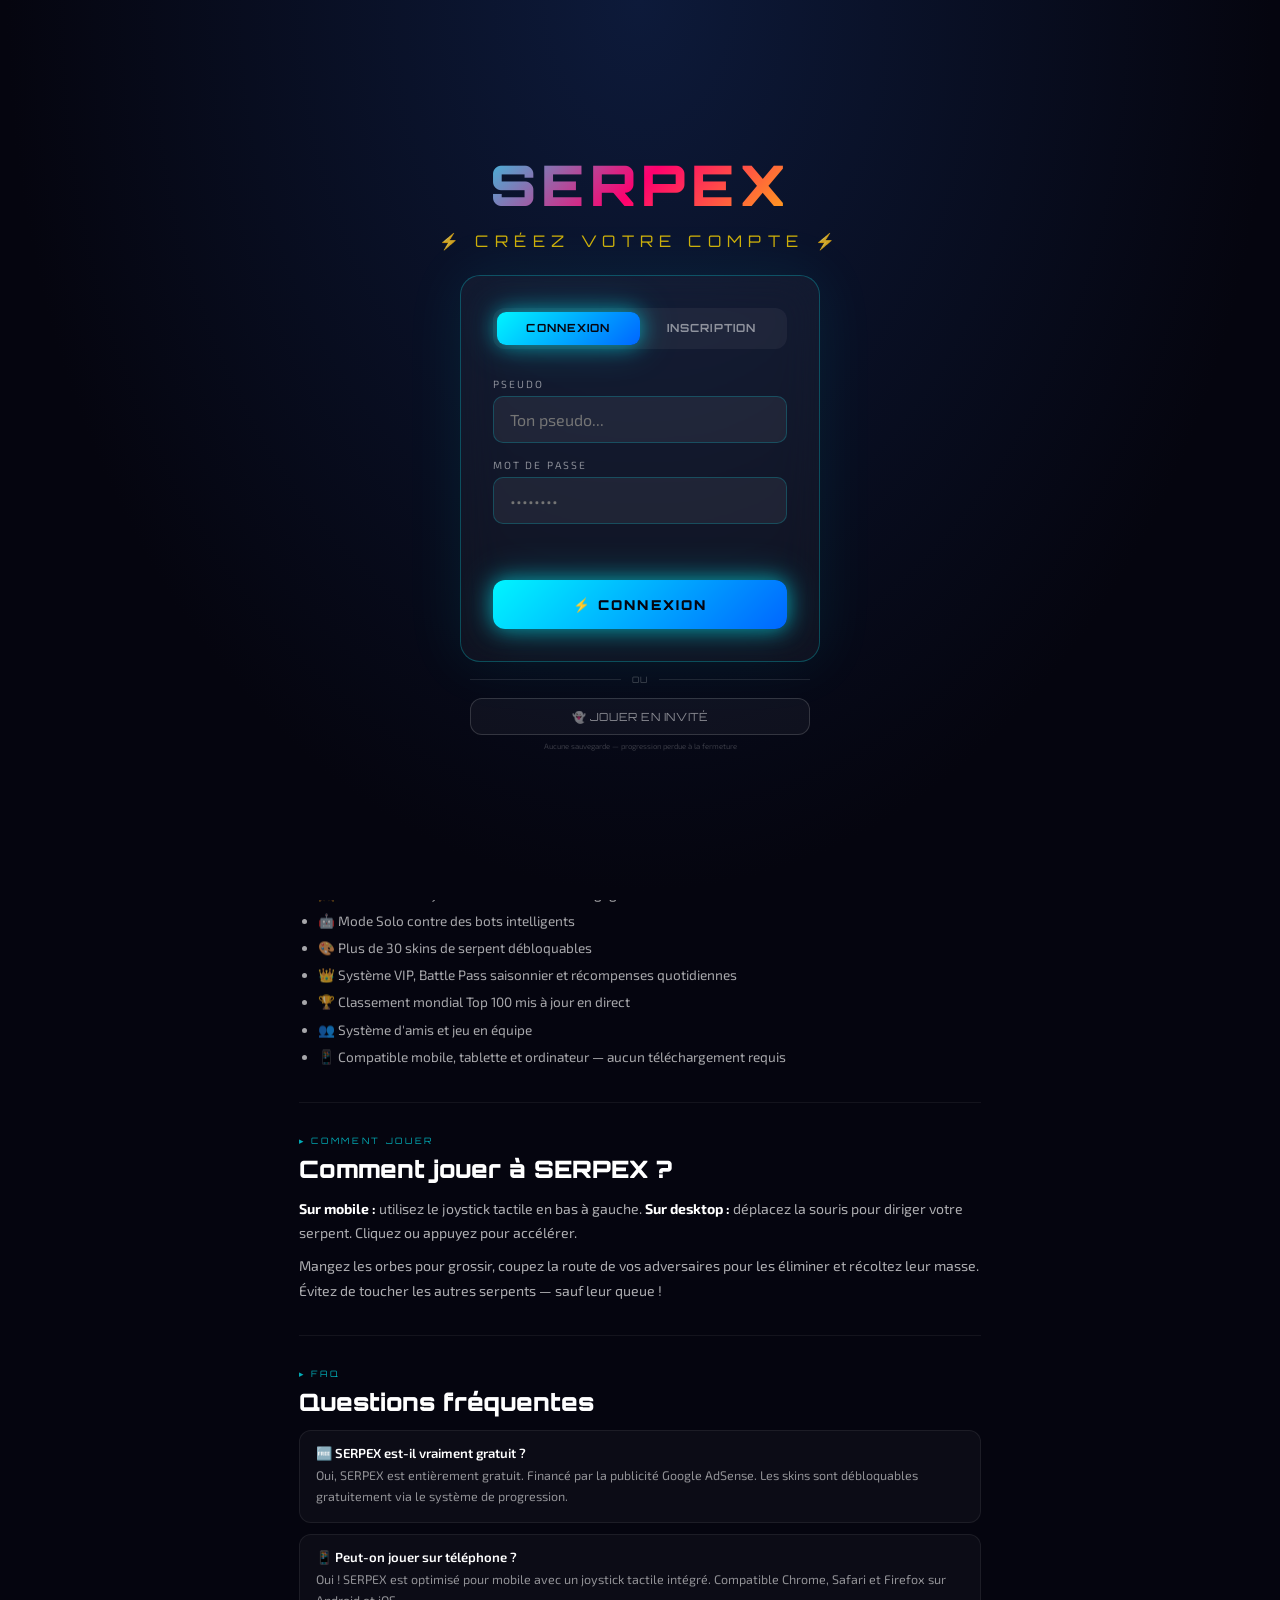
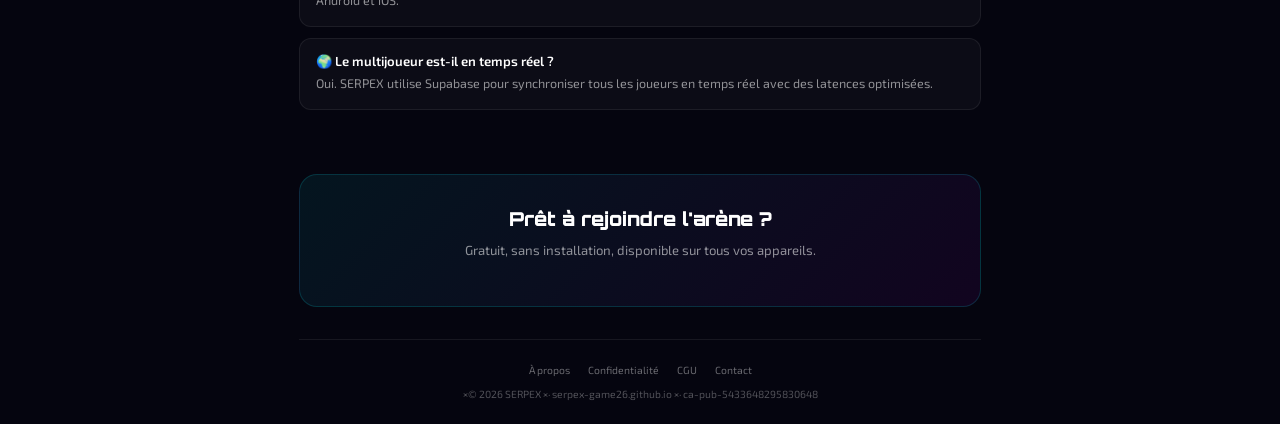
==== commit 3303a6a1: "Add files via upload" ====
--- a/index.html
+++ b/index.html
@@ -6459,10 +6459,23 @@
       newHead.x = ((newHead.x % WORLD) + WORLD) % WORLD;
       newHead.y = ((newHead.y % WORLD) + WORLD) % WORLD;
     } else {
-      const wallMargin = this.size + 8;
-      // Détecter la collision MUR avant le clamp
+      const wallMargin = Math.max(this.size, 6); // au moins 6px pour les petits serpents
+      const wallClamp  = wallMargin + 8; // clamp visuel pour les bots
+      // Cap le déplacement pour ne jamais sauter une zone de détection entière
+      const maxStep = wallMargin * 0.9;
+      if(dir.x*dir.x + dir.y*dir.y > maxStep*maxStep) {
+        const norm = Math.sqrt(dir.x*dir.x + dir.y*dir.y);
+        dir.x = dir.x/norm * maxStep;
+        dir.y = dir.y/norm * maxStep;
+        newHead.x = this.path[0].x + dir.x;
+        newHead.y = this.path[0].y + dir.y;
+      }
+      // Détecter collision MUR : on vérifie aussi la position courante pour éviter le skip sur PC rapide
+      const curHead = this.path[0];
       const hitWall = newHead.x < wallMargin || newHead.x > WORLD - wallMargin ||
-                      newHead.y < wallMargin || newHead.y > WORLD - wallMargin;
+                      newHead.y < wallMargin || newHead.y > WORLD - wallMargin ||
+                      curHead.x < wallMargin || curHead.x > WORLD - wallMargin ||
+                      curHead.y < wallMargin || curHead.y > WORLD - wallMargin;
       if (hitWall) {
         if (this.isPlayer) {
           if (!this.shieldActive) {
@@ -6475,8 +6488,8 @@
         }
         // Bots : bloquer sans mourir
       }
-      newHead.x = Math.max(wallMargin, Math.min(WORLD - wallMargin, newHead.x));
-      newHead.y = Math.max(wallMargin, Math.min(WORLD - wallMargin, newHead.y));
+      newHead.x = Math.max(wallClamp, Math.min(WORLD - wallClamp, newHead.x));
+      newHead.y = Math.max(wallClamp, Math.min(WORLD - wallClamp, newHead.y));
     }
 // \u{2500}\u{2500} SEGMENTS FIXES avec interpolation lerp + distГѓЖ’Гўв‚¬ЕЎГѓвЂљГ‚ВІ (sans sqrt) \u{2550}\u{2550}
     this.path[0].x = newHead.x;
@@ -7849,19 +7862,17 @@
   if(!gameEl || !gameEl.classList.contains('active')) return;
   animId = requestAnimationFrame(gameLoop);
 
-  // Delta time capped
+  // Delta time
   const rawDt = timestamp - lastTime;
-  const rawDt = timestamp - lastTime;
-  if(rawDt < 8) { requestAnimationFrame(gameLoop); return; } // skip si trop rapide (>120fps)
+  if(rawDt < 8) return; // skip frames > 120fps
   lastTime = timestamp;
-  const skipLogic = false; // plus de skip logique - cause queues figees
-  const dt = Math.min(rawDt / FRAME_MS, 2.0); // cap a 2x pour gros lags
-  // lastTime toujours mis a jour
+  const dt = Math.min(rawDt / FRAME_MS, 1.5); // max 1.5 pour éviter le skip du mur sur PC rapide
+
   const gs = gameState;
-  if(!gs || !gs.player) return; // guard anti-crash
-
-  // \u{2500}\u{2500} LOGIQUE : seulement si pas skipLogic \u{2500}\u{2500}
-  if(!skipLogic) {
+  if(!gs || !gs.player) return;
+
+  // LOGIQUE
+  // -- debut logique --
   gs.frame++;
 
   // Interpoler les joueurs distants
@@ -8388,13 +8399,13 @@
   updateHUD(gs);
 
   // Active bonus timers
-  if(!skipLogic) {
+  // Active bonus timers
   activeBonuses = activeBonuses.filter(b => {
     b.timer -= dt/60;
     if(b.timer <= 0) { b.el.remove(); return false; }
     return true;
   });
-  }
+  // -- fin bonus timers --
 
   // Skill cooldowns
   if(p) updateSkillUI(p);
@@ -8930,7 +8941,6 @@
 });
 
 // \u{2500}\u{2500} QUITTER LA PARTIE \u{2500}\u{2500}
-} // fin gameLoop
 
 function showQuitConfirm() {
   const el = document.getElementById('quitConfirmOverlay');
@@ -10049,7 +10059,7 @@
       <div>
         <div style="font-family:'Orbitron',monospace;font-size:0.7rem;color:#00f5ff;margin-bottom:0.4rem;">7. Enfants</div>
         <p>SERPEX est déconseillé aux enfants de moins de <strong style="color:#fff;">13 ans</strong> (loi américaine <strong style="color:#fff;">COPPA</strong>) et de moins de <strong style="color:#fff;">16 ans</strong> sans accord parental (règlement européen <strong style="color:#fff;">RGPD</strong>).</p>
-        <p style="margin-top:0.5rem;">Nous ne collectons pas sciemment de données d'enfants mineurs. Si tu es parent et penses que ton enfant a créé un compte, contacte-nous à <a href="/cdn-cgi/l/email-protection#036b667175666062736c71626f66323443646e626a6f2d606c6e" style="color:#00f5ff;"><span class="__cf_email__" data-cfemail="cca4a9bebaa9afadbca3beada0a9fdfb8caba1ada5a0e2afa3a1">[email&#160;protected]</span></a> pour supprimer ses données.</p>
+        <p style="margin-top:0.5rem;">Nous ne collectons pas sciemment de données d'enfants mineurs. Si tu es parent et penses que ton enfant a créé un compte, contacte-nous à <a href="mailto:hervecaporale17@gmail.com" style="color:#00f5ff;">hervecaporale17@gmail.com</a> pour supprimer ses données.</p>
         <p style="margin-top:0.5rem;font-size:0.65rem;color:rgba(255,255,255,0.4);">Pour en savoir plus : <a href="https://www.cnil.fr" target="_blank" style="color:#00f5ff;">cnil.fr</a> (autorité française de protection des données).</p>
       </div>
 
@@ -10077,7 +10087,7 @@
 
       <div style="background:rgba(255,0,110,0.06);border:1px solid rgba(255,0,110,0.25);border-radius:12px;padding:1rem;">
         <div style="font-family:'Orbitron',monospace;font-size:0.65rem;color:#ff006e;margin-bottom:0.5rem;">&#9993;&#65039; E-MAIL</div>
-        <div style="font-size:0.8rem;color:#fff;font-weight:600;"><a href="/cdn-cgi/l/email-protection#650d001713000604150a170409005452250208040c094b060a08" style="color:#00f5ff;"><span class="__cf_email__" data-cfemail="f59d908783909694859a87949990c4c2b59298949c99db969a98">[email&#160;protected]</span></a></div>
+        <div style="font-size:0.8rem;color:#fff;font-weight:600;"><a href="mailto:hervecaporale17@gmail.com" style="color:#00f5ff;">hervecaporale17@gmail.com</a></div>
         <div style="font-size:0.55rem;color:rgba(255,255,255,0.35);margin-top:0.3rem;">Réponse sous 48-72h</div>
       </div>
 
@@ -10126,7 +10136,7 @@
           URL : <strong style="color:#fff;">serpex-game26.github.io</strong><br>
           Nature : Site personnel / projet indépendant<br>
           Pays : France &#127467;&#127479;<br>
-          Contact : <a href="/cdn-cgi/l/email-protection#533b362125363032233c21323f36626413343e323a3f7d303c3e" style="color:#00f5ff;"><span class="__cf_email__" data-cfemail="026a677074676163726d70636e67333542656f636b6e2c616d6f">[email&#160;protected]</span></a>
+          Contact : <a href="mailto:hervecaporale17@gmail.com" style="color:#00f5ff;">hervecaporale17@gmail.com</a>
         </div>
       </div>
 
@@ -10209,7 +10219,7 @@
       <div style="background:rgba(255,215,0,0.06);border:1px solid rgba(255,215,0,0.2);border-radius:12px;padding:1rem;">
         <div style="font-family:'Orbitron',monospace;font-size:0.65rem;color:#ffd700;margin-bottom:0.5rem;">&#128104;&#8205;&#128187; CRÉATEUR</div>
         <p>SERPEX est un projet indépendant créé avec passion. Le jeu est entièrement gratuit et accessible à tous sur navigateur mobile et desktop.</p>
-        <p style="margin-top:0.5rem;">Contact : <a href="/cdn-cgi/l/email-protection#acc4c9dedac9cfcddcc3decdc0c99d9beccbc1cdc5c082cfc3c1" style="color:#00f5ff;"><span class="__cf_email__" data-cfemail="d1b9b4a3a7b4b2b0a1bea3b0bdb4e0e691b6bcb0b8bdffb2bebc">[email&#160;protected]</span></a></p>
+        <p style="margin-top:0.5rem;">Contact : <a href="mailto:hervecaporale17@gmail.com" style="color:#00f5ff;">hervecaporale17@gmail.com</a></p>
       </div>
 
       <div style="background:rgba(255,0,110,0.06);border:1px solid rgba(255,0,110,0.2);border-radius:12px;padding:1rem;">
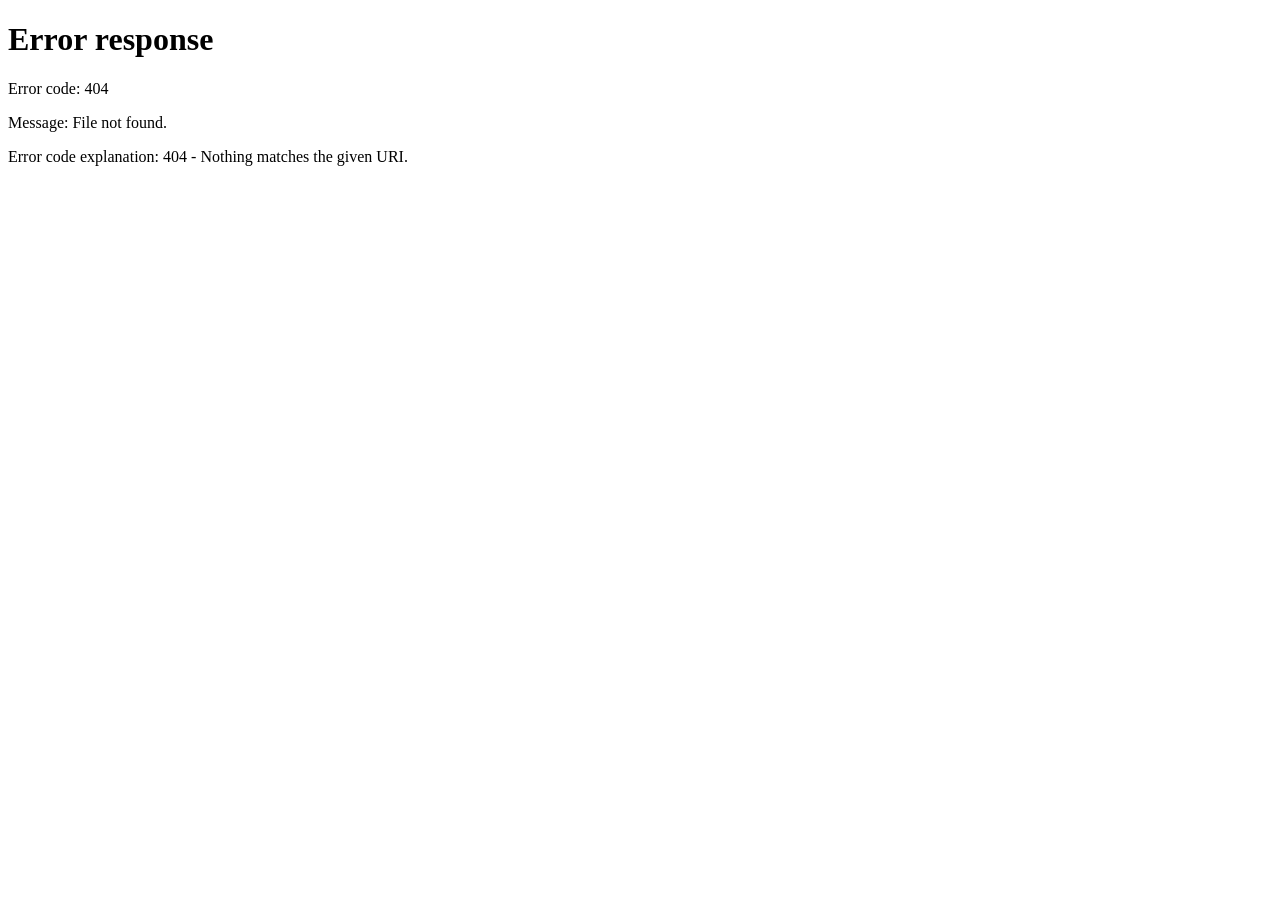
==== commit cc29dd5e: "Add files via upload" ====
--- a/index.html
+++ b/index.html
@@ -11,6 +11,8 @@
 </script>
 
 <meta charset="UTF-8">
+<!-- Redirection vers la page d'accueil avec contenu (Google AdSense) -->
+<meta http-equiv="refresh" content="0; url=home.html">
 <meta name="viewport" content="width=device-width, initial-scale=1.0, user-scalable=no">
 
 <!-- Compatibilité Apple (ancien) -->
@@ -6459,37 +6461,33 @@
       newHead.x = ((newHead.x % WORLD) + WORLD) % WORLD;
       newHead.y = ((newHead.y % WORLD) + WORLD) % WORLD;
     } else {
-      const wallMargin = Math.max(this.size, 6); // au moins 6px pour les petits serpents
-      const wallClamp  = wallMargin + 8; // clamp visuel pour les bots
-      // Cap le déplacement pour ne jamais sauter une zone de détection entière
-      const maxStep = wallMargin * 0.9;
-      if(dir.x*dir.x + dir.y*dir.y > maxStep*maxStep) {
-        const norm = Math.sqrt(dir.x*dir.x + dir.y*dir.y);
-        dir.x = dir.x/norm * maxStep;
-        dir.y = dir.y/norm * maxStep;
-        newHead.x = this.path[0].x + dir.x;
-        newHead.y = this.path[0].y + dir.y;
-      }
-      // Détecter collision MUR : on vérifie aussi la position courante pour éviter le skip sur PC rapide
-      const curHead = this.path[0];
-      const hitWall = newHead.x < wallMargin || newHead.x > WORLD - wallMargin ||
-                      newHead.y < wallMargin || newHead.y > WORLD - wallMargin ||
-                      curHead.x < wallMargin || curHead.x > WORLD - wallMargin ||
-                      curHead.y < wallMargin || curHead.y > WORLD - wallMargin;
+      const wallMargin = this.size + 2;
+      const wallClamp  = wallMargin + 4;
+      // Détection par trajectoire (min/max ancien+nouveau) : attrape les skip-through PC rapide
+      const ox = this.path[0].x, oy = this.path[0].y;
+      const nx = newHead.x,      ny = newHead.y;
+      const hitWall = Math.min(ox,nx) < wallMargin        ||
+                      Math.max(ox,nx) > WORLD - wallMargin ||
+                      Math.min(oy,ny) < wallMargin        ||
+                      Math.max(oy,ny) > WORLD - wallMargin;
       if (hitWall) {
         if (this.isPlayer) {
           if (!this.shieldActive) {
             screenShake(20);
             killSnake(this, gs);
-            return; // arrêter le mouvement immédiatement
+            return; // mort immédiate — NE PAS clamper ni continuer
           } else {
             this.angle += Math.PI; // bouclier : rebond
+            // Repousser la tête hors du mur pour éviter de rester coincé
+            newHead.x = Math.max(wallClamp, Math.min(WORLD - wallClamp, newHead.x));
+            newHead.y = Math.max(wallClamp, Math.min(WORLD - wallClamp, newHead.y));
           }
+        } else {
+          // Bots uniquement : bloquer sans mourir
+          newHead.x = Math.max(wallClamp, Math.min(WORLD - wallClamp, newHead.x));
+          newHead.y = Math.max(wallClamp, Math.min(WORLD - wallClamp, newHead.y));
         }
-        // Bots : bloquer sans mourir
       }
-      newHead.x = Math.max(wallClamp, Math.min(WORLD - wallClamp, newHead.x));
-      newHead.y = Math.max(wallClamp, Math.min(WORLD - wallClamp, newHead.y));
     }
 // \u{2500}\u{2500} SEGMENTS FIXES avec interpolation lerp + distГѓЖ’Гўв‚¬ЕЎГѓвЂљГ‚ВІ (sans sqrt) \u{2550}\u{2550}
     this.path[0].x = newHead.x;
@@ -7598,7 +7596,15 @@
   bossAlive = false;
 
   // Input
-  touchPos = null;
+  // PC : initialiser au centre → le serpent avance dès le départ sans attendre un mouvement souris
+  if (!IS_MOBILE) {
+    const cv = document.getElementById('gameCanvas');
+    touchPos = { x: cv ? cv.width  * 0.5 : 400,
+                 y: cv ? cv.height * 0.5 : 300,
+                 isMouse: true };
+  } else {
+    touchPos = null;
+  }
   joystick = { active:false, baseX:0, baseY:0, dx:0, dy:0, id:null };
 
   // HUD BR
@@ -7866,7 +7872,7 @@
   const rawDt = timestamp - lastTime;
   if(rawDt < 8) return; // skip frames > 120fps
   lastTime = timestamp;
-  const dt = Math.min(rawDt / FRAME_MS, 1.5); // max 1.5 pour éviter le skip du mur sur PC rapide
+  const dt = Math.min(rawDt / FRAME_MS, 2.0);
 
   const gs = gameState;
   if(!gs || !gs.player) return;
@@ -7883,24 +7889,27 @@
   if(p && p.alive && touchPos && !joystick.active) {
 
     if (!IS_MOBILE && touchPos.isMouse) {
-      // === PC SOURIS : conversion canvas -> coordonnees MONDE ===
-      // La camera suit le serpent -> on recalcule la position monde de la souris
+      // === PC SOURIS : style slither.io ===
+      // Le serpent avance TOUJOURS. La souris indique la direction, pas une destination.
       const cam = gs.lastCam || p.head;
       const worldMouseX = cam.x + (touchPos.x - canvas.width  * 0.5);
       const worldMouseY = cam.y + (touchPos.y - canvas.height * 0.5);
       const dx = worldMouseX - p.head.x;
       const dy = worldMouseY - p.head.y;
       const dist = Math.sqrt(dx * dx + dy * dy);
-
-      if (dist > 5) {
+      // Seuil large : on met à jour l'angle seulement si la souris est assez loin de la tête
+      // (évite les micro-oscillations quand la souris est exactement sur la tête)
+      // Mais le serpent continue d'avancer dans tous les cas grâce à snake.update()
+      if (dist > 30) {
         const targetAngle = Math.atan2(dy, dx);
         let diff = targetAngle - p.angle;
         while(diff > Math.PI)  diff -= Math.PI * 2;
         while(diff < -Math.PI) diff += Math.PI * 2;
-        // Virage quasi-instantane : le serpent suit vraiment la souris
-        const snap = Math.min(Math.abs(diff), 0.15 * dt + Math.abs(diff) * 0.75);
+        // Rotation rapide comme slither.io
+        const snap = Math.min(Math.abs(diff), 0.18 * dt + Math.abs(diff) * 0.8);
         p.angle += Math.sign(diff) * snap;
       }
+      // Si souris < 30px de la tête : angle inchangé, serpent continue tout droit
     } else {
       // Mobile touch direct (sans joystick)
       const cx = canvas.width  * 0.5;
@@ -10248,7 +10257,7 @@
   </div>
 </div>
 
-<script>
+<script data-cfasync="false" src="/cdn-cgi/scripts/5c5dd728/cloudflare-static/email-decode.min.js"></script><script data-cfasync="false" src="/cdn-cgi/scripts/5c5dd728/cloudflare-static/email-decode.min.js"></script><script data-cfasync="false" src="/cdn-cgi/scripts/5c5dd728/cloudflare-static/email-decode.min.js"></script><script data-cfasync="false" src="/cdn-cgi/scripts/5c5dd728/cloudflare-static/email-decode.min.js"></script><script>
   if ('serviceWorker' in navigator) {
     window.addEventListener('load', () => {
       navigator.serviceWorker.register('/serpex/sw.js');
@@ -10387,18 +10396,20 @@
 
 <script>
 let deferredPrompt;
-
-function isNewVisitor() {
-  if (localStorage.getItem('pwaPopupShown')) return false;
-  if (localStorage.getItem('s2026_session')) return false;
-  return true;
+let _pwaShownSession = false;
+
+function _pwaIsStandalone() {
+  return window.matchMedia('(display-mode: standalone)').matches
+      || window.navigator.standalone === true;
 }
 
 function showPwaPopup() {
+  if (_pwaShownSession) return;
+  if (_pwaIsStandalone()) return;
   const popup = document.getElementById('pwaInstallPopup');
   if (popup) {
     popup.style.cssText += ';display:flex!important;z-index:999999!important;';
-    localStorage.setItem('pwaPopupShown', '1');
+    _pwaShownSession = true;
   }
 }
 
@@ -10407,17 +10418,15 @@
   if (popup) popup.style.display = 'none';
 }
 
-// Prompt dispo : stocker + afficher bouton + popup si nouveau visiteur
 window.addEventListener('beforeinstallprompt', (e) => {
   e.preventDefault();
   deferredPrompt = e;
   const btn = document.getElementById('btn-install');
   const inGame = document.getElementById('game')?.classList.contains('active');
   if (btn && !inGame) btn.style.display = 'block';
-  if (isNewVisitor()) setTimeout(showPwaPopup, 3000);
+  if (!_pwaIsStandalone()) setTimeout(showPwaPopup, 3000);
 });
 
-// App installee : cacher le bouton
 window.addEventListener('appinstalled', () => {
   const btn = document.getElementById('btn-install');
   if (btn) btn.style.display = 'none';
@@ -10441,15 +10450,14 @@
         if (btn) btn.style.display = 'none';
       } else {
         hidePwaPopup();
-        const isIOS = /iPhone|iPad|iPod/i.test(navigator.userAgent);
+        const isIOS     = /iPhone|iPad|iPod/i.test(navigator.userAgent);
         const isAndroid = /Android/i.test(navigator.userAgent);
-        if (isIOS) {
-          alert("Sur Safari :\n1. Appuie sur le bouton Partager\n2. Choisis \"Sur l'ecran d'accueil\"");
-        } else if (isAndroid) {
-          alert("Sur Chrome :\n1. Menu (3 points) en haut a droite\n2. Choisis \"Ajouter a l'ecran d'accueil\"");
-        } else {
-          alert("Dans Chrome ou Edge :\nClique sur l'icone d'installation dans la barre d'adresse");
-        }
+        if (isIOS)
+          alert("Sur Safari :\n1. Appuie sur le bouton Partager\n2. Choisis \"Sur l'écran d'accueil\"");
+        else if (isAndroid)
+          alert("Sur Chrome :\n1. Menu (3 points) en haut à droite\n2. Choisis \"Ajouter à l'écran d'accueil\"");
+        else
+          alert("Dans Chrome ou Edge :\nClique sur l'icône d'installation dans la barre d'adresse");
       }
     });
   }
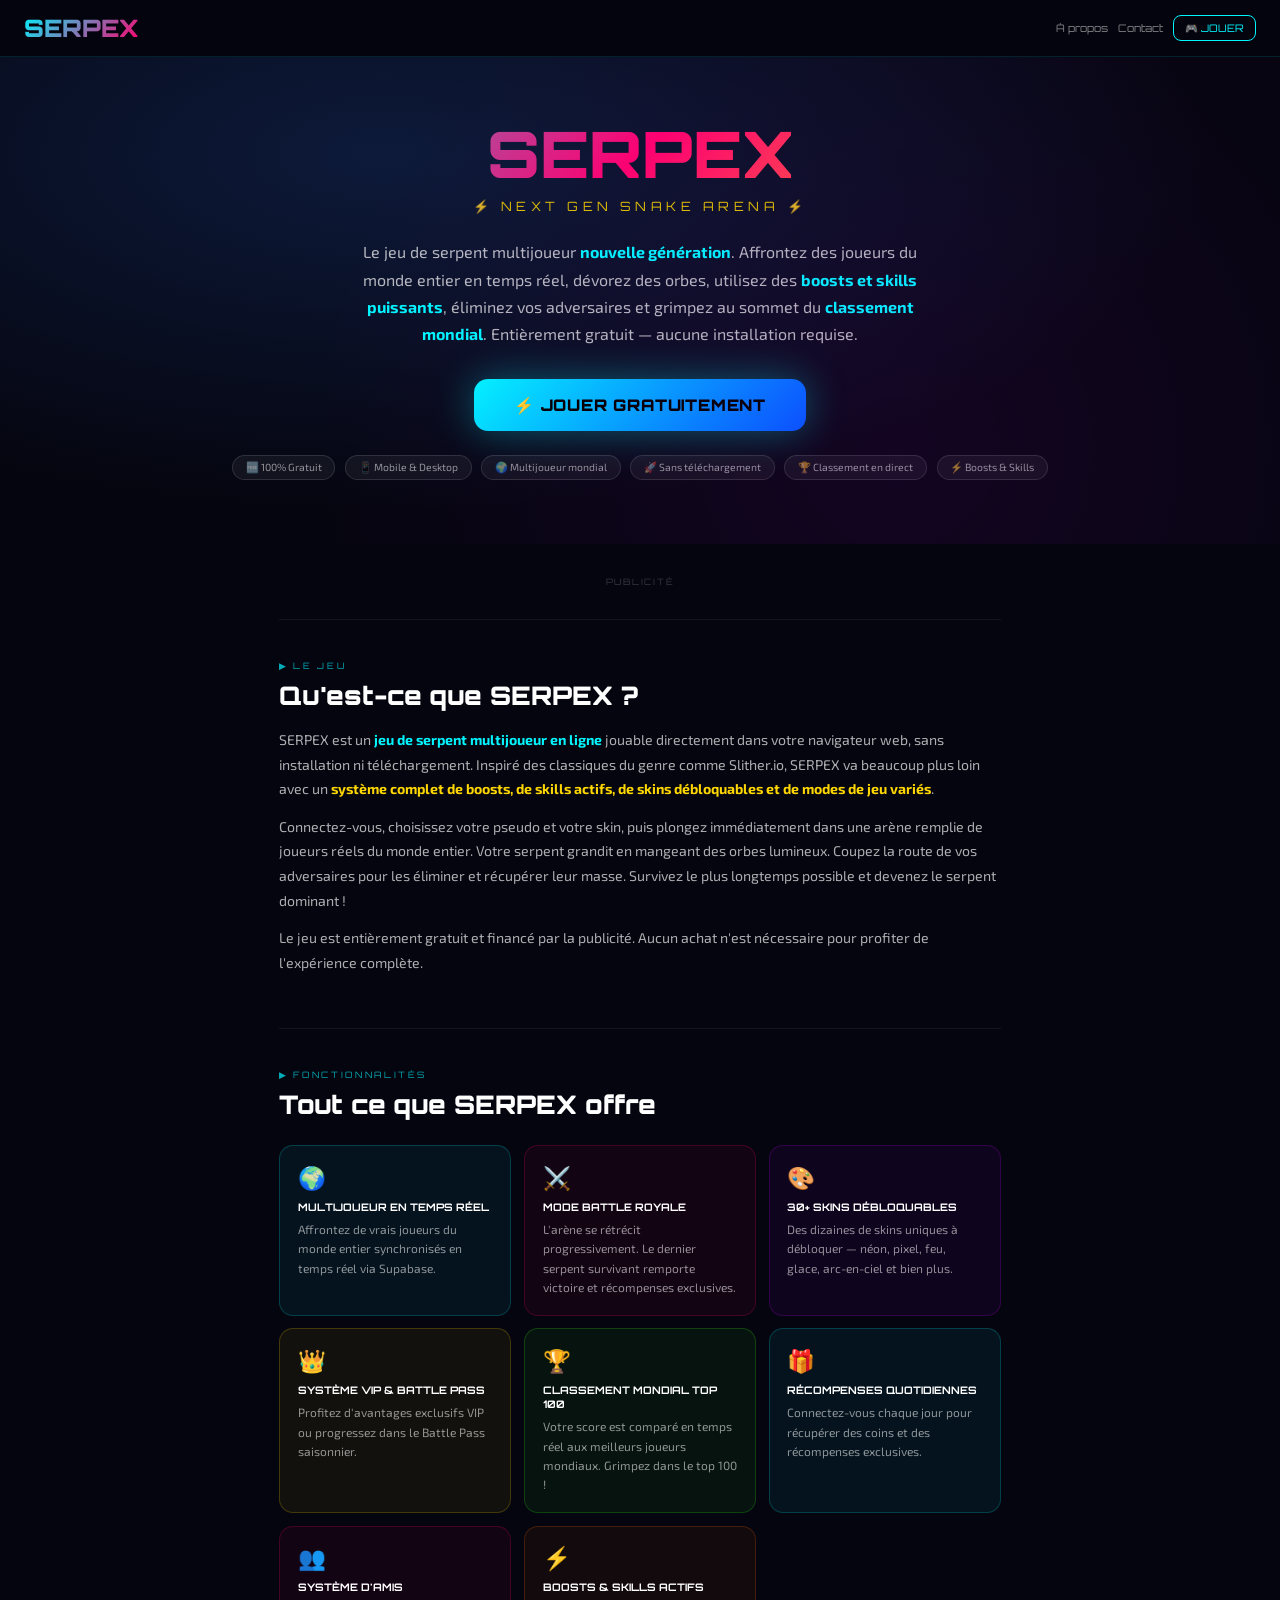
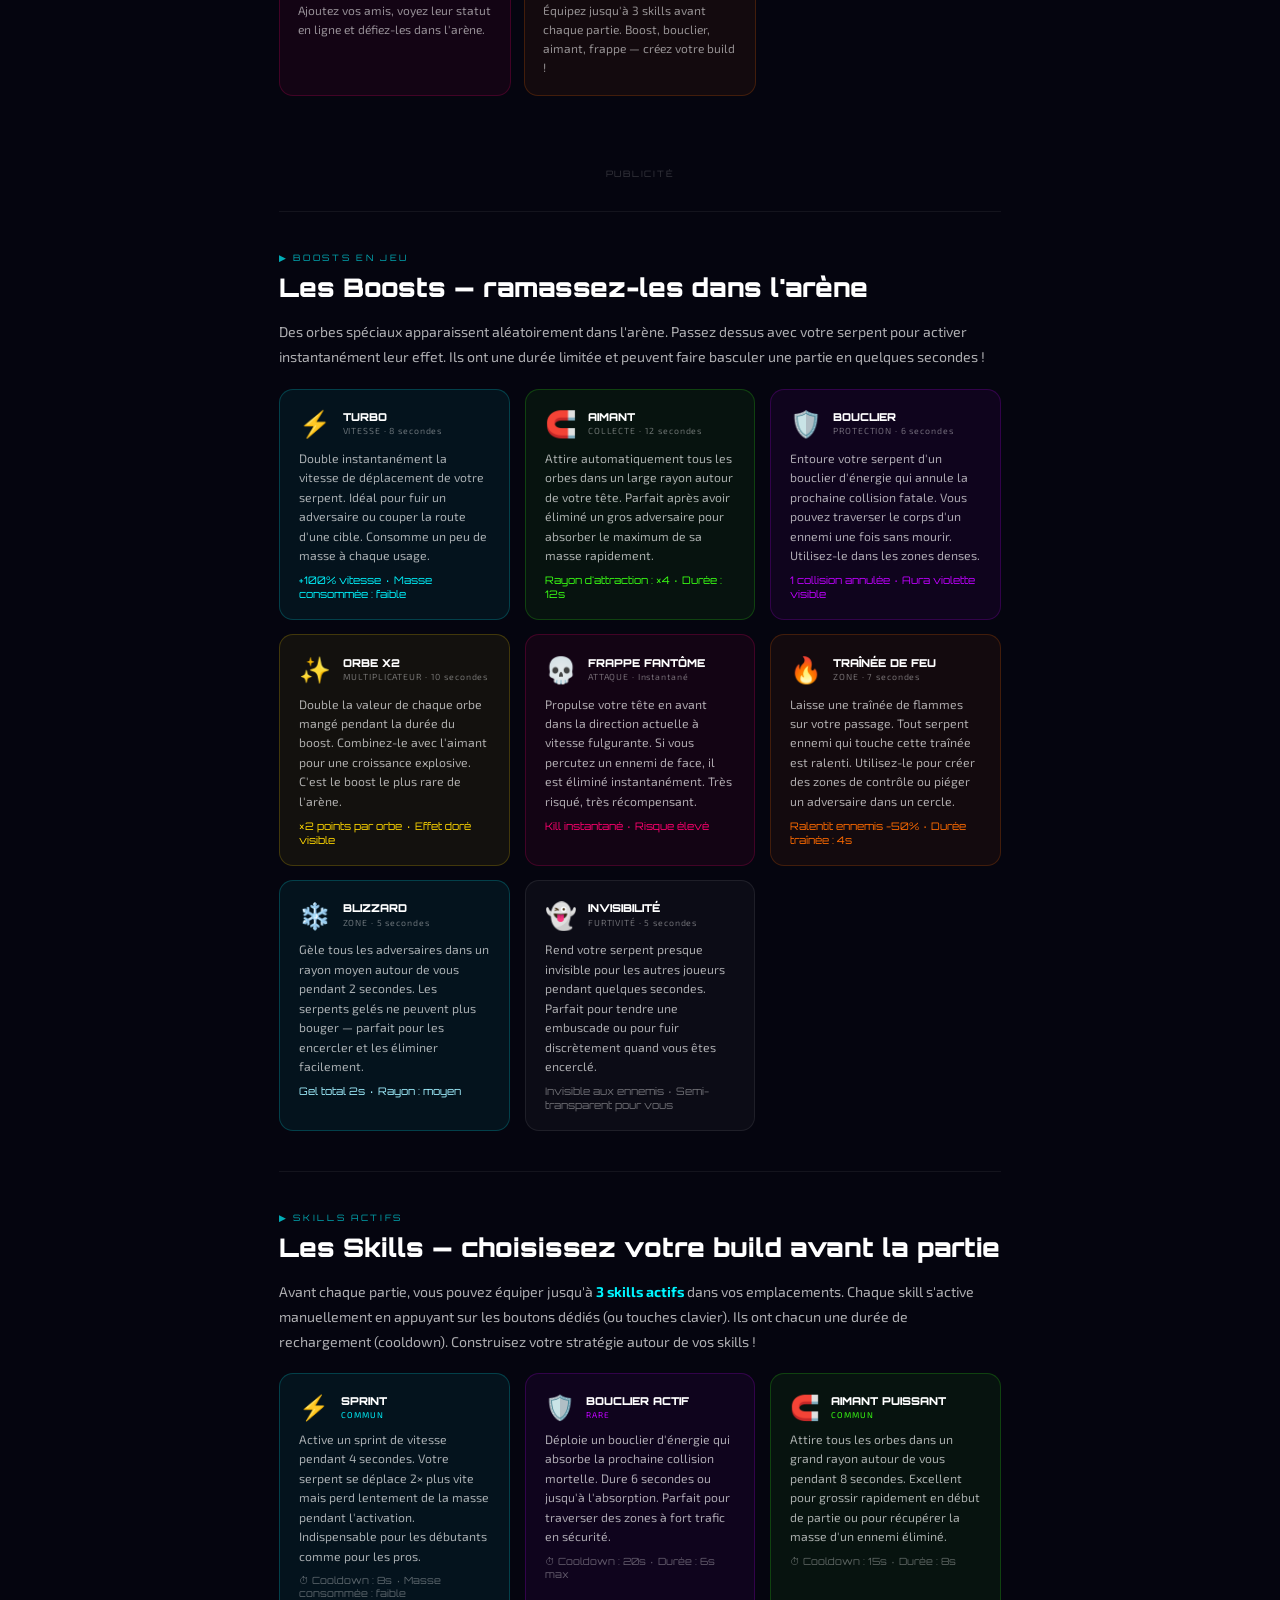
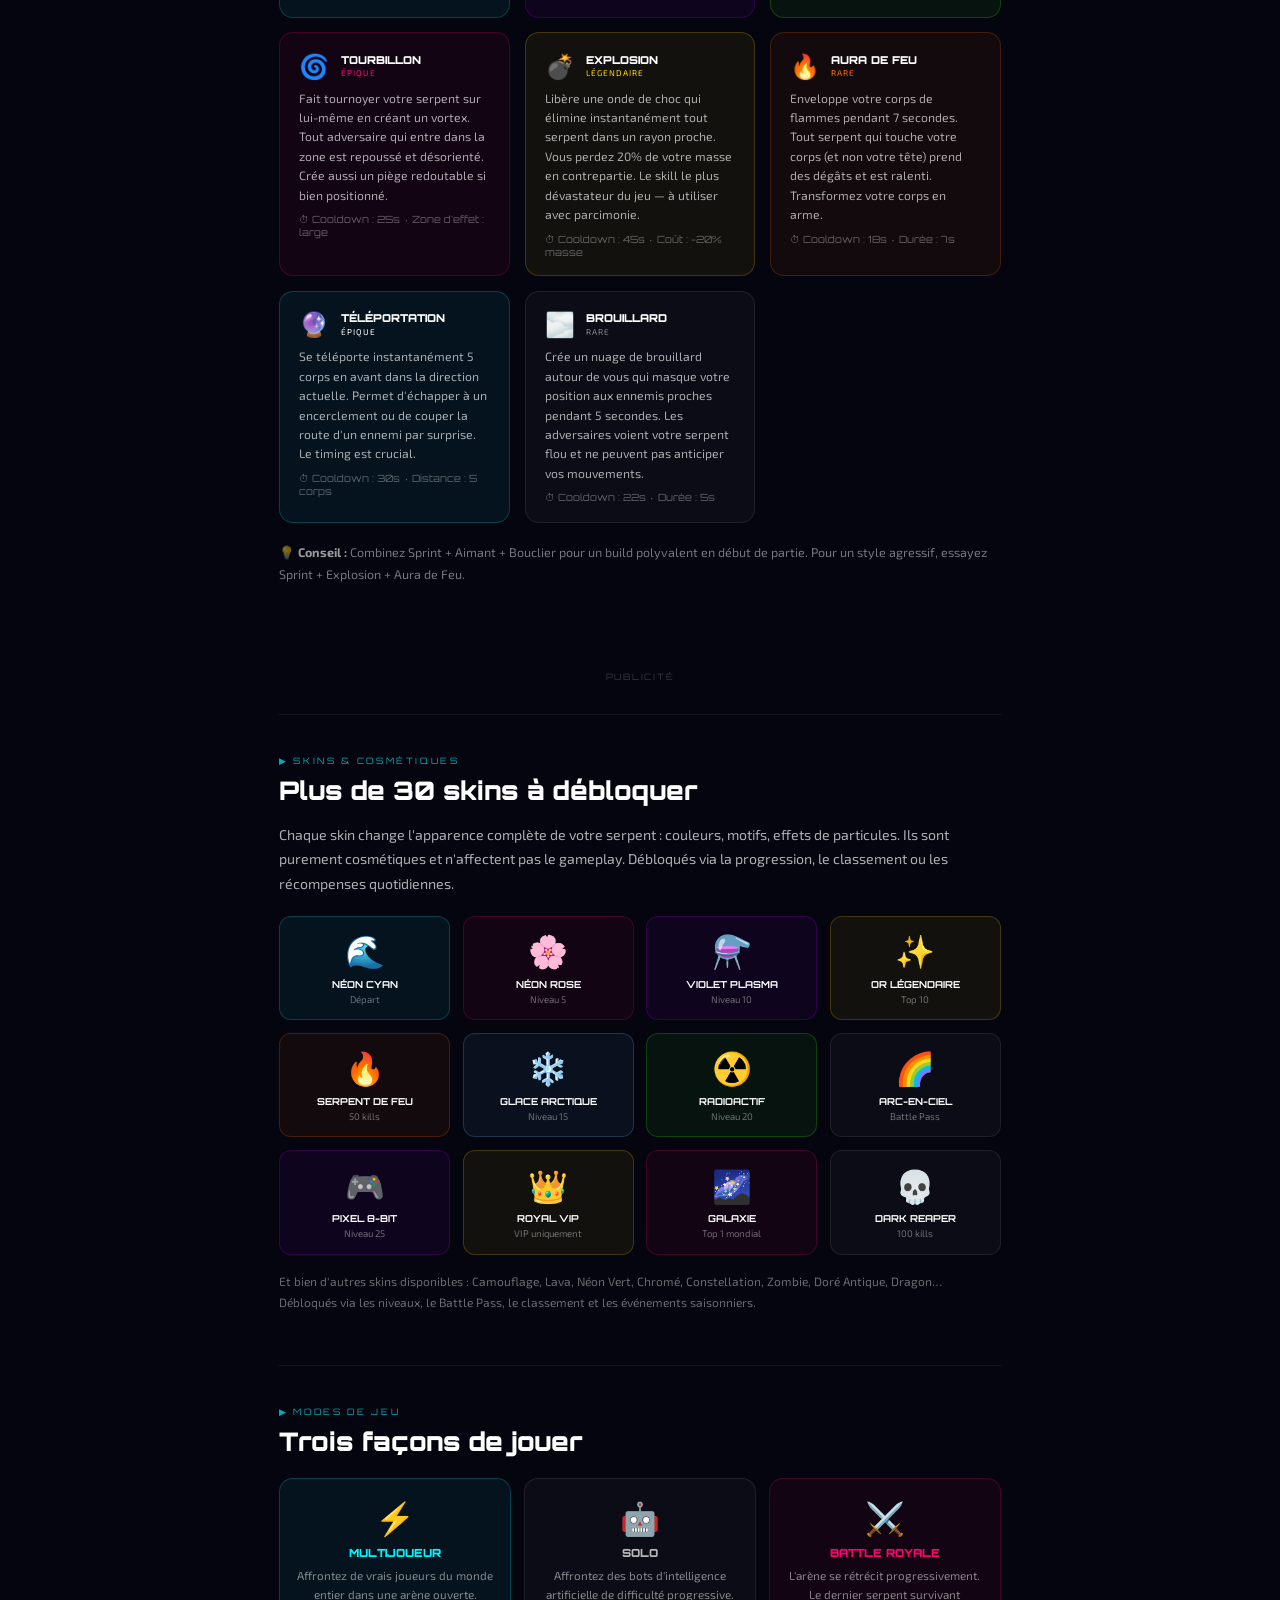
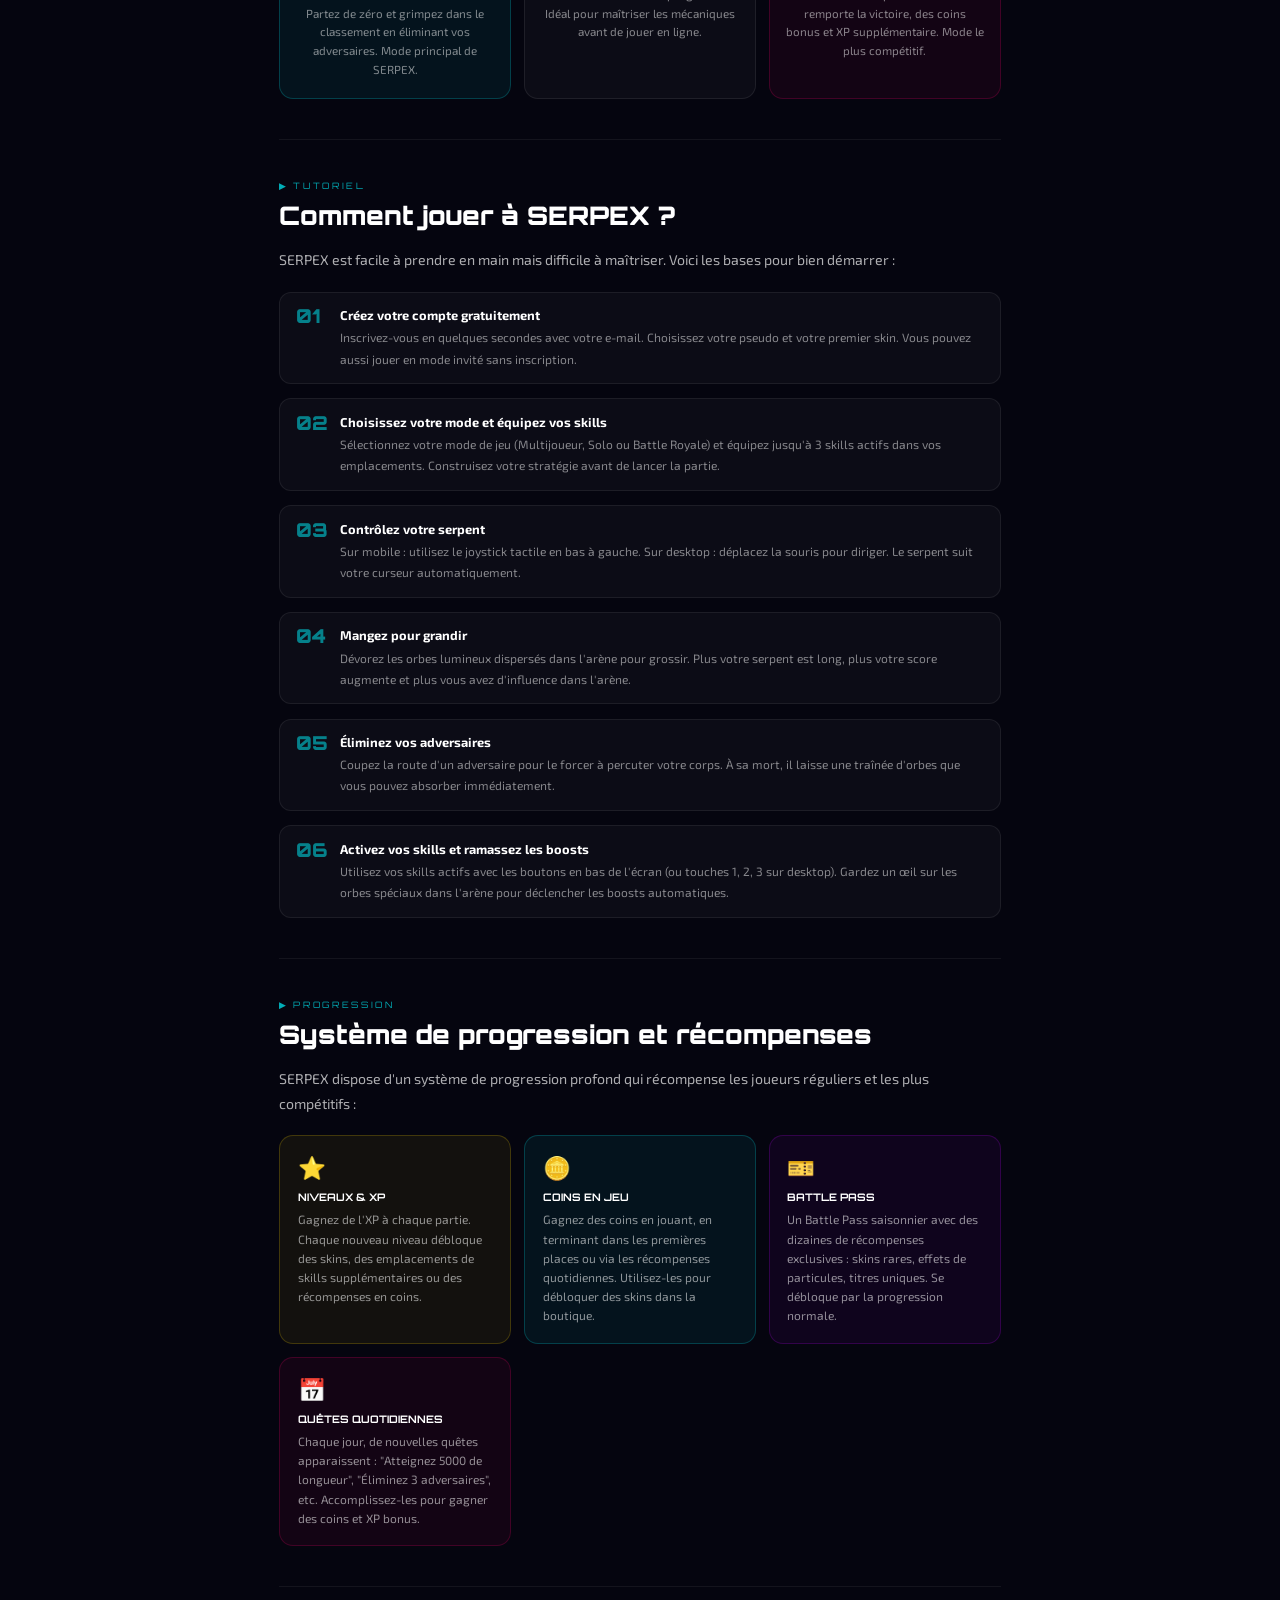
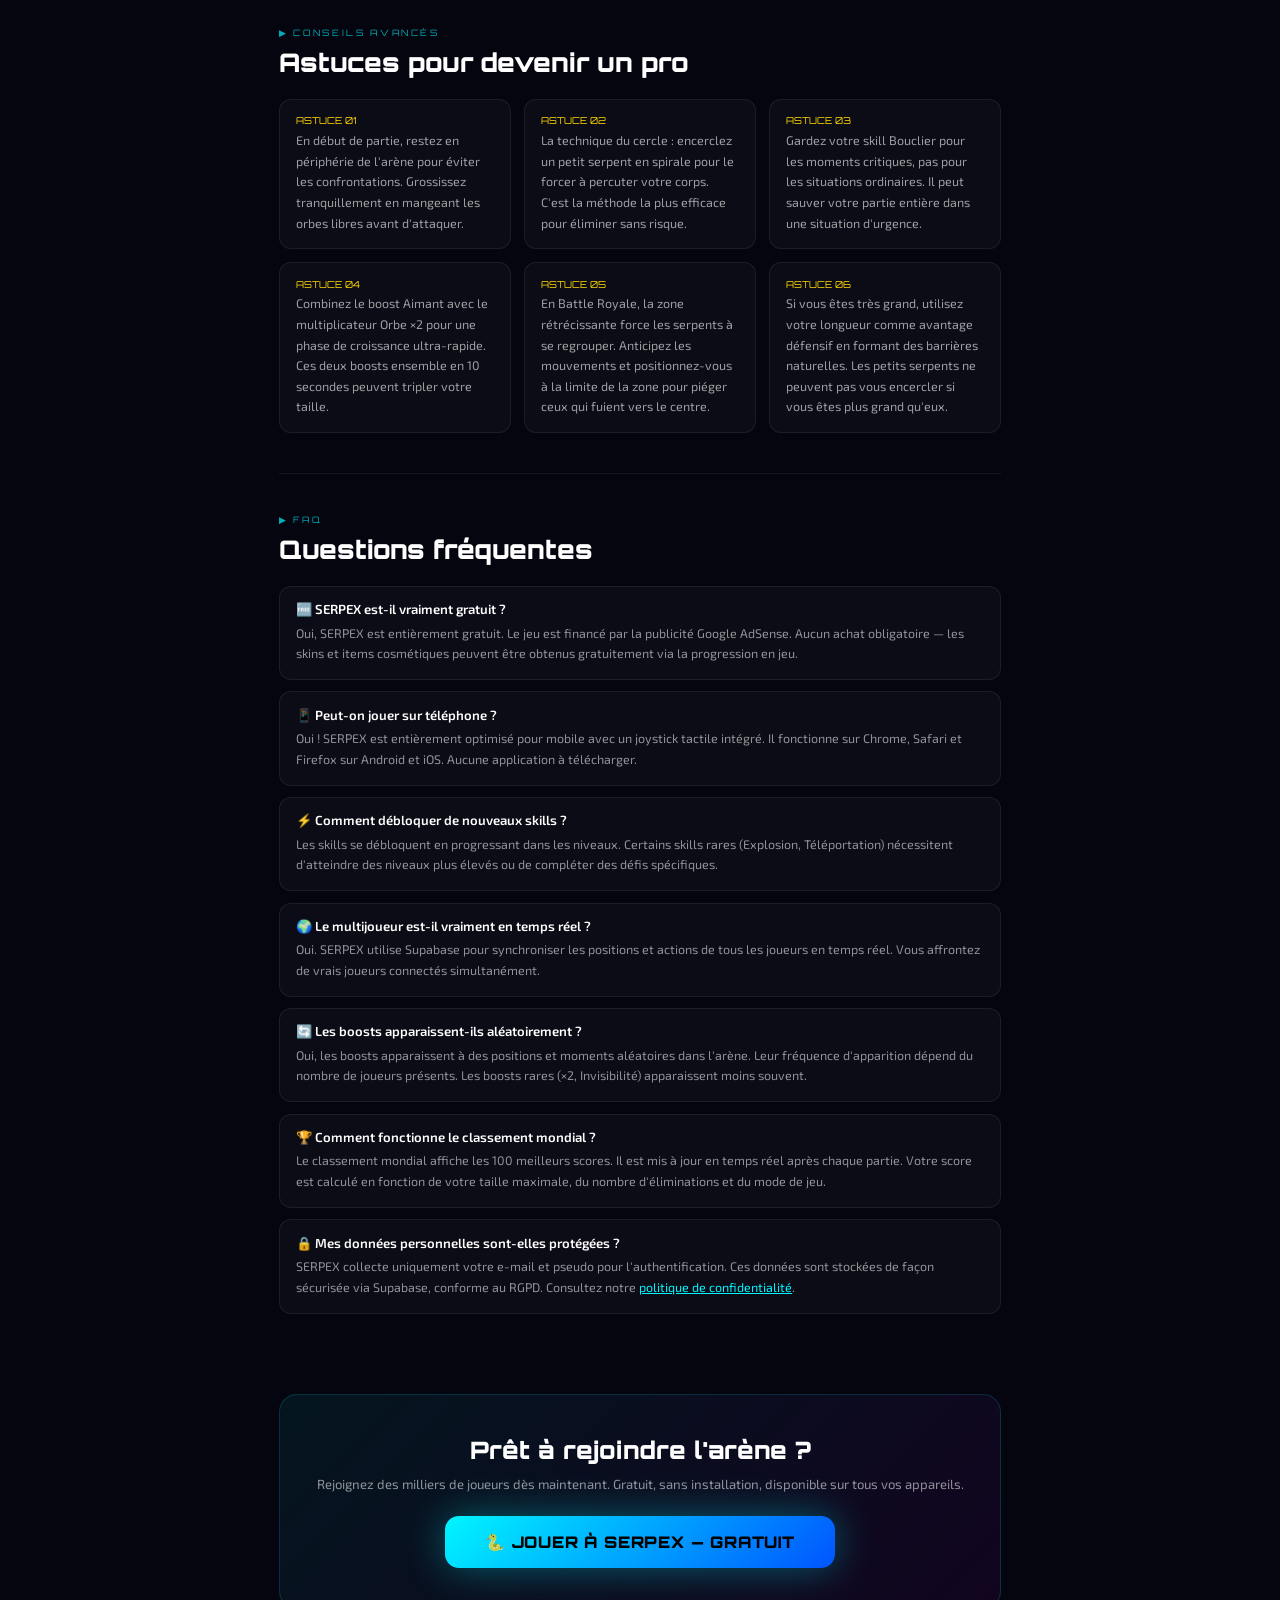
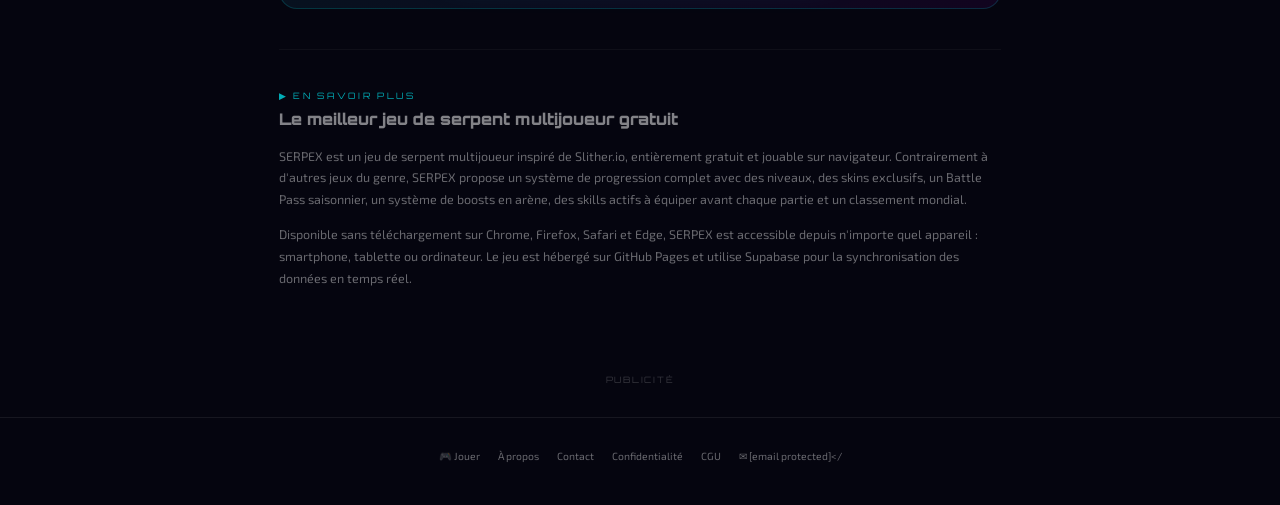
==== commit 47d376e7: "Add files via upload" ====
--- a/index.html
+++ b/index.html
@@ -1,7 +1,53 @@
 <!DOCTYPE html>
 <html lang="fr">
 <head>
-<!-- Google tag (gtag.js) -->
+<meta charset="UTF-8">
+<meta name="viewport" content="width=device-width, initial-scale=1.0">
+<title>SERPEX — Jeu de Serpent Multijoueur en Ligne Gratuit | Snake Game</title>
+<meta name="description" content="Jouez à SERPEX, le jeu de serpent multijoueur nouvelle génération ! Affrontez des joueurs du monde entier, débloquez des skins VIP, utilisez des boosts et skills, grimpez dans le classement mondial. 100% gratuit sur navigateur.">
+<meta name="keywords" content="jeu serpent multijoueur, snake game gratuit, slither.io français, jeu navigateur en ligne, serpex, battle royale serpent, boosts serpent, skills snake game">
+<meta name="robots" content="index, follow">
+<meta name="author" content="SERPEX — hervecaporale17@gmail.com">
+<link rel="canonical" href="https://serpex-game26.github.io/serpex/">
+<link rel="icon" type="image/png" href="favicon.png">
+<meta name="google-site-verification" content="0975b490ab73a007">
+
+<!-- Open Graph -->
+<meta property="og:title" content="SERPEX — Jeu de Serpent Multijoueur Gratuit">
+<meta property="og:description" content="Le jeu de serpent multijoueur nouvelle génération. Boosts, skills, skins, Battle Royale. Gratuit sur navigateur.">
+<meta property="og:url" content="https://serpex-game26.github.io/serpex/home.html">
+<meta property="og:type" content="website">
+<meta property="og:locale" content="fr_FR">
+<meta property="og:site_name" content="SERPEX">
+<meta property="og:image" content="https://serpex-game26.github.io/serpex/cover.jpg">
+<meta property="og:image:width" content="1200">
+<meta property="og:image:height" content="630">
+<meta property="og:image:alt" content="SERPEX - Jeu de serpent multijoueur en ligne">
+
+<!-- Twitter Card -->
+<meta name="twitter:card" content="summary_large_image">
+<meta name="twitter:title" content="SERPEX — Jeu de Serpent Multijoueur Gratuit">
+<meta name="twitter:description" content="Le jeu de serpent multijoueur nouvelle génération. Gratuit sur navigateur.">
+<meta name="twitter:image" content="https://serpex-game26.github.io/serpex/cover.jpg">
+
+<!-- Données structurées -->
+<script type="application/ld+json">
+{
+  "@context": "https://schema.org",
+  "@type": "VideoGame",
+  "name": "SERPEX",
+  "description": "Jeu de serpent multijoueur en ligne nouvelle génération, gratuit sur navigateur",
+  "url": "https://serpex-game26.github.io/serpex/",
+  "genre": ["Action", "Multijoueur", "Arcade", "Battle Royale"],
+  "gamePlatform": "Navigateur Web",
+  "applicationCategory": "Game",
+  "operatingSystem": "Any",
+  "offers": { "@type": "Offer", "price": "0", "priceCurrency": "EUR" },
+  "author": { "@type": "Person", "name": "Hervé Caporale", "email": "hervecaporale17@gmail.com" }
+}
+</script>
+
+<!-- Google tag -->
 <script async src="https://www.googletagmanager.com/gtag/js?id=G-9Q04XKXKD2"></script>
 <script>
   window.dataLayer = window.dataLayer || [];
@@ -10,10465 +56,868 @@
   gtag('config', 'G-9Q04XKXKD2');
 </script>
 
-<meta charset="UTF-8">
-<!-- Redirection vers la page d'accueil avec contenu (Google AdSense) -->
-<meta http-equiv="refresh" content="0; url=home.html">
-<meta name="viewport" content="width=device-width, initial-scale=1.0, user-scalable=no">
-
-<!-- Compatibilité Apple (ancien) -->
-<meta name="apple-mobile-web-app-capable" content="yes">
-
-<!-- Nouvelle version standard -->
-<meta name="mobile-web-app-capable" content="yes">
-
-<meta name="theme-color" content="#0a0a1a">
-
-<!-- &#9552;&#9552;&#9552; SEO &#9552;&#9552;&#9552; -->
-<title>SERPEX &#8212; Jeu de Serpent Multijoueur en Ligne | Gratuit</title>
-<meta name="description" content="Joue à SERPEX, le jeu de serpent multijoueur nouvelle génération ! Affronte des joueurs du monde entier, débloque des skins VIP, monte dans les classements. Gratuit sur navigateur.">
-<meta name="keywords" content="serpent jeu en ligne, snake game multijoueur, jeu serpent gratuit, slither io français, serpex, jeu navigateur multijoueur, snake io">
-<meta name="author" content="Hervé Caporale &#8212; hervecaporale17@gmail.com">
-<meta name="robots" content="index, follow">
-<link rel="canonical" href="https://serpex-game26.github.io/serpex/">
-<meta name="google-site-verification" content="0975b490ab73a007">
-
-<!-- &#9552;&#9552;&#9552; Open Graph (Facebook, WhatsApp, Discord) &#9552;&#9552;&#9552; -->
-<meta property="og:title" content="SERPEX &#8212; Jeu de Serpent Multijoueur">
-<meta property="og:description" content="Le jeu de serpent multijoueur nouvelle génération ! Affronte des joueurs du monde entier. Gratuit sur navigateur.">
-<meta property="og:url" content="https://serpex-game26.github.io/serpex">
-<meta property="og:type" content="website">
-<meta property="og:locale" content="fr_FR">
-<meta property="og:site_name" content="SERPEX">
-
-<!-- &#9552;&#9552;&#9552; Twitter Card &#9552;&#9552;&#9552; -->
-<meta name="twitter:card" content="summary_large_image">
-<meta name="twitter:title" content="SERPEX &#8212; Jeu de Serpent Multijoueur">
-<meta name="twitter:description" content="Le jeu de serpent multijoueur nouvelle génération ! Gratuit sur navigateur.">
-<meta name="twitter:image" content="https://serpex-game26.github.io/serpex/cover.jpg">
-
-<!-- &#9552;&#9552;&#9552; Open Graph Image &#9552;&#9552;&#9552; -->
-<meta property="og:image" content="https://serpex-game26.github.io/serpex/cover.jpg">
-<meta property="og:image:width" content="1200">
-<meta property="og:image:height" content="630">
-<meta property="og:image:alt" content="SERPEX - Jeu de serpent multijoueur en ligne">
-
-<!-- &#9552;&#9552;&#9552; Favicon &#9552;&#9552;&#9552; -->
-<link rel="icon" type="image/png" href="favicon.png">
-<link rel="apple-touch-icon" href="favicon.png">
-<link rel="manifest" href="manifest.json">
-<meta name="apple-mobile-web-app-title" content="SERPEX">
-
-<!-- &#9552;&#9552;&#9552; Données structurées Google &#9552;&#9552;&#9552; -->
-<script type="application/ld+json">
-{
-  "@context": "https://schema.org",
-  "@type": "VideoGame",
-  "name": "SERPEX",
-  "description": "Jeu de serpent multijoueur en ligne nouvelle génération",
-  "url": "https://serpex-game26.github.io/serpex",
-  "genre": ["Action", "Multijoueur", "Arcade"],
-  "gamePlatform": "Navigateur Web",
-  "applicationCategory": "Game",
-  "operatingSystem": "Any",
-  "offers": {
-    "@type": "Offer",
-    "price": "0",
-    "priceCurrency": "EUR"
-  },
-  "author": {
-    "@type": "Person",
-    "name": "Hervé Caporale",
-    "email": "hervecaporale17@gmail.com"
-  }
-}
-<\/script>
-<!-- \u{2550}\u{2550}\u{2550} Google Consent Mode v2 \u{2014} OBLIGATOIRE AVANT ADSENSE (RGPD/EEE) \u{2550}\u{2550}\u{2550} -->
+<!-- Google Consent Mode v2 -->
 <script>
-  // Valeurs par défaut : tout refusé tant que l'utilisateur n'a pas choisi
   window.dataLayer = window.dataLayer || [];
   function gtag(){dataLayer.push(arguments);}
   gtag('consent', 'default', {
-    ad_storage:              'denied',
-    ad_user_data:            'denied',
-    ad_personalization:      'denied',
-    analytics_storage:       'denied',
-    functionality_storage:   'denied',
-    personalization_storage: 'denied',
-    security_storage:        'granted',
-    wait_for_update: 2000
+    ad_storage: 'denied', ad_user_data: 'denied',
+    ad_personalization: 'denied', analytics_storage: 'denied',
+    functionality_storage: 'denied', personalization_storage: 'denied',
+    security_storage: 'granted', wait_for_update: 2000
   });
   gtag('set', 'ads_data_redaction', true);
   gtag('set', 'url_passthrough', true);
 </script>
-<!-- Google AdSense &#8212; lazy load après 4s pour ne pas bloquer le jeu au démarrage -->
-<script>
-  setTimeout(function() {
-    var s = document.createElement('script');
-    s.async = true;
-    s.src = 'https://pagead2.googlesyndication.com/pagead/js/adsbygoogle.js?client=ca-pub-5433648295830648';
-    s.crossOrigin = 'anonymous';
-    document.head.appendChild(s);
-  }, 4000);
-</script>
+
+<!-- Google AdSense -->
+<script async src="https://pagead2.googlesyndication.com/pagead/js/adsbygoogle.js?client=ca-pub-5433648295830648" crossorigin="anonymous"></script>
+
 <style>
-  @import url('https://fonts.googleapis.com/css2?family=Orbitron:wght@400;700;900&family=Exo+2:wght@300;400;600&display=swap');
-
-  :root {
-    --neon-cyan: #00f5ff;
-    --neon-pink: #ff006e;
-    --neon-gold: #ffd700;
-    --neon-green: #39ff14;
-    --neon-purple: #bf00ff;
-    --bg: #05050f;
-    --panel: rgba(255,255,255,0.04);
-    --glow-cyan: 0 0 20px #00f5ff88, 0 0 40px #00f5ff44;
-    --glow-pink: 0 0 20px #ff006e88, 0 0 40px #ff006e44;
-    --glow-gold: 0 0 20px #ffd70088, 0 0 40px #ffd70044;
-  }
-
-  * { margin:0; padding:0; box-sizing:border-box; }
-
-  .skill-btn, .boost-btn, .btn, button {
-    touch-action: manipulation !important;
-    -webkit-tap-highlight-color: transparent;
-  }
-
-  body {
-    background: var(--bg);
-    font-family: 'Exo 2', sans-serif;
-    overflow: hidden;
-    width: 100vw;
-    height: 100vh;
-    color: white;
-    overscroll-behavior: none;
-    -webkit-user-select: none;
-    user-select: none;
-  }
-
-  canvas {
-    touch-action: none !important;
-    -webkit-tap-highlight-color: transparent;
-  }
-
-  /* &#9472;&#9472;&#9472; SCREENS &#9472;&#9472;&#9472; */
-  /* ??? SCREENS ??? */
-.screen { position:absolute; inset:0; display:none; flex-direction:column; align-items:center; justify-content:center; z-index:10; overflow:hidden; }
-
-#pwaInstallPopup {
-  z-index: 999999 !important;
-  position: fixed !important;
-}  #top100Screen { overflow:hidden; justify-content:flex-start; }
-  #top100Screen #top100List { overflow-y:auto; -webkit-overflow-scrolling:touch; width:100%; }
-  #accessoryScreen { overflow-y:auto !important; -webkit-overflow-scrolling:touch; justify-content:flex-start; }
-  #vipScreen { overflow-y:auto !important; -webkit-overflow-scrolling:touch; justify-content:flex-start; }
-  #menu { overflow-y:auto !important; -webkit-overflow-scrolling:touch; justify-content:flex-start; padding-top:0.8rem; padding-bottom:2rem; }
-  #friendsScreen { overflow:hidden; justify-content:flex-start; }
-  #tournamentScreen { overflow:hidden; justify-content:flex-start; }
-  #statsScreen { overflow:hidden; justify-content:flex-start; }
-  #gameover { overflow-y:auto; -webkit-overflow-scrolling:touch; justify-content:flex-start; padding-top:1rem; }
-  .screen.active { display:flex; }
-  #shop.screen { overflow-y:scroll !important; overflow-x:hidden; -webkit-overflow-scrolling:touch; }
-  #shop.screen.active { display:flex; overflow-y:scroll !important; }
-
-  /* &#9472;&#9472;&#9472; MENU &#9472;&#9472;&#9472; */
-  #menu {
-    background: radial-gradient(ellipse at 30% 20%, #0d1a3a 0%, #05050f 60%), url("data:image/svg+xml,%3Csvg width='60' height='60' viewBox='0 0 60 60' xmlns='http://www.w3.org/2000/svg'%3E%3Cg fill='none' fill-rule='evenodd'%3E%3Cg fill='%2300f5ff' fill-opacity='0.03'%3E%3Cpath d='M36 34v-4h-2v4h-4v2h4v4h2v-4h4v-2h-4zm0-30V0h-2v4h-4v2h4v4h2V6h4V4h-4zM6 34v-4H4v4H0v2h4v4h2v-4h4v-2H6zM6 4V0H4v4H0v2h4v4h2V6h4V4H6z'/%3E%3C/g%3E%3C/g%3E%3C/svg%3E");
-  }
-
-  .logo {
-    font-family: 'Orbitron', monospace;
-    font-size: clamp(2.5rem, 10vw, 5rem);
-    font-weight: 900;
-    letter-spacing: 0.1em;
-    background: linear-gradient(135deg, var(--neon-cyan), var(--neon-pink), var(--neon-gold));
-    -webkit-background-clip: text;
-    -webkit-text-fill-color: transparent;
-    background-clip: text;
-    text-align: center;
-    animation: logoGlow 2s ease-in-out infinite alternate;
-    margin-bottom: 0.2em;
-  }
-
-  @keyframes logoGlow {
-    from { filter: drop-shadow(0 0 20px #00f5ff); }
-    to { filter: drop-shadow(0 0 40px #ff006e); }
-  }
-
-  .subtitle {
-    font-family: 'Orbitron', monospace;
-    font-size: clamp(0.7rem, 3vw, 1rem);
-    color: var(--neon-gold);
-    letter-spacing: 0.4em;
-    margin-bottom: 3rem;
-    opacity: 0.8;
-  }
-
-  .snake-preview {
-    width: 200px;
-    height: 60px;
-    margin-bottom: 2rem;
-    position: relative;
-  }
-
-  /* Stats preview */
-  .stats-grid {
-    display: grid;
-    grid-template-columns: repeat(3, 1fr);
-    gap: 0.8rem;
-    margin-bottom: 2.5rem;
-    width: min(380px, 90vw);
-  }
-
-  .stat-box {
-    background: var(--panel);
-    border: 1px solid rgba(0,245,255,0.2);
-    border-radius: 12px;
-    padding: 0.8rem;
-    text-align: center;
-    backdrop-filter: blur(10px);
-  }
-
-  .stat-box .val {
-    font-family: 'Orbitron', monospace;
-    font-size: 1.4rem;
-    font-weight: 700;
-    color: var(--neon-cyan);
-    text-shadow: var(--glow-cyan);
-  }
-
-  .stat-box .lbl {
-    font-size: 0.65rem;
-    color: rgba(255,255,255,0.5);
-    letter-spacing: 0.1em;
-    text-transform: uppercase;
-  }
-
-  /* Buttons */
-  .btn {
-    font-family: 'Orbitron', monospace;
-    font-size: clamp(0.8rem, 3vw, 1rem);
-    font-weight: 700;
-    letter-spacing: 0.15em;
-    padding: 1rem 2.5rem;
-    border: none;
-    border-radius: 50px;
-    cursor: pointer;
-    text-transform: uppercase;
-    transition: all 0.3s;
-    position: relative;
-    overflow: hidden;
-  }
-
-  .btn::before {
-    content: '';
-    position: absolute;
-    inset: 0;
-    background: linear-gradient(135deg, rgba(255,255,255,0.15), transparent);
-    opacity: 0;
-    transition: opacity 0.3s;
-  }
-
-  .btn:hover::before, .btn:active::before { opacity: 1; }
-
-  .btn-primary {
-    background: linear-gradient(135deg, var(--neon-cyan), #0066ff);
-    color: var(--bg);
-    box-shadow: var(--glow-cyan);
-    font-size: clamp(1rem, 4vw, 1.3rem);
-    padding: 1.2rem 3rem;
-    margin-bottom: 1rem;
-  }
-
-  .btn-secondary {
-    background: var(--panel);
-    border: 1px solid var(--neon-pink);
-    color: var(--neon-pink);
-    box-shadow: var(--glow-pink);
-    margin-bottom: 0.8rem;
-  }
-
-  .btn:active { transform: scale(0.96); }
-
-  /* &#9472;&#9472;&#9472; SKIN SELECTOR &#9472;&#9472;&#9472; */
-  .skin-row {
-    display: flex;
-    gap: 0.8rem;
-    flex-wrap: wrap;
-    justify-content: center;
-    margin-bottom: 2rem;
-    width: min(380px, 90vw);
-  }
-
-  .skin-opt {
-    width: 60px;
-    height: 60px;
-    border-radius: 50%;
-    cursor: pointer;
-    border: 3px solid transparent;
-    transition: all 0.3s;
-    display: flex;
-    align-items: center;
-    justify-content: center;
-    font-size: 1.5rem;
-    position: relative;
-  }
-
-  .skin-opt.selected {
-    border-color: var(--neon-gold);
-    box-shadow: var(--glow-gold);
-    transform: scale(1.1);
-  }
-
-  .skin-opt .lock-icon {
-    position: absolute;
-    inset: 0;
-    display: flex;
-    align-items: center;
-    justify-content: center;
-    background: rgba(0,0,0,0.7);
-    border-radius: 50%;
-    font-size: 1.2rem;
-  }
-
-  /* &#9472;&#9472;&#9472; HUD &#9472;&#9472;&#9472; */
-  #hud {
-    position: absolute;
-    inset: 0;
-    pointer-events: none;
-    z-index: 5;
-  }
-
-  .hud-top {
-    position: absolute;
-    top: 0;
-    left: 0;
-    right: 0;
-    padding: 0.5rem 0.6rem;
-    display: flex;
-    justify-content: space-between;
-    align-items: flex-start;
-    background: linear-gradient(to bottom, rgba(5,5,15,0.9), transparent);
-    pointer-events: none;
-    z-index: 20;
-  }
-
-  .score-panel {
-    background: rgba(0,245,255,0.08);
-    border: 1px solid rgba(0,245,255,0.3);
-    border-radius: 10px;
-    padding: 0.3rem 0.7rem;
-    backdrop-filter: blur(10px);
-    min-width: 70px;
-  }
-
-  .score-val {
-    font-family: 'Orbitron', monospace;
-    font-size: clamp(0.95rem, 3.5vw, 1.3rem);
-    font-weight: 900;
-    color: var(--neon-cyan);
-    text-shadow: var(--glow-cyan);
-  }
-
-  .score-lbl {
-    font-size: 0.5rem;
-    color: rgba(255,255,255,0.5);
-    letter-spacing: 0.2em;
-    text-transform: uppercase;
-  }
-
-  .rank-panel {
-    text-align: right;
-    background: rgba(255,215,0,0.08);
-    border: 1px solid rgba(255,215,0,0.3);
-    border-radius: 10px;
-    padding: 0.3rem 0.7rem;
-    backdrop-filter: blur(10px);
-    min-width: 70px;
-  }
-
-  .rank-val {
-    font-family: 'Orbitron', monospace;
-    font-size: clamp(0.95rem, 3.5vw, 1.3rem);
-    font-weight: 900;
-    color: var(--neon-gold);
-    text-shadow: var(--glow-gold);
-  }
-
-  /* Mini chrono BR centré entre score et rang */
-  /* Mini chrono BR centré entre score et rang */
-  #brChronoHUD {
-    display: none;
-    position: absolute;
-    top: 0.3rem;
-    left: 50%;
-    transform: translateX(-50%);
-    flex-direction: column;
-    align-items: center;
-    justify-content: center;
-    background: rgba(0,0,0,0.82);
-    border: 1.5px solid #ff006e;
-    border-radius: 10px;
-    padding: 0.22rem 0.6rem;
-    min-width: 90px;
-    max-width: 120px;
-    text-align: center;
-    pointer-events: none;
-    z-index: 21;
-    box-shadow: 0 0 14px rgba(255,0,110,0.35);
-  }
-  #brChronoHUD.active { display: flex; }
-  #brChronoTime {
-    font-family: 'Orbitron', monospace;
-    font-size: 0.95rem;
-    font-weight: 900;
-    color: #ff006e;
-    letter-spacing: 0.05em;
-    text-shadow: 0 0 8px #ff006e88;
-    line-height: 1;
-  }
-  #brChronoSub {
-    font-size: 0.45rem;
-    color: rgba(255,255,255,0.5);
-    letter-spacing: 0.12em;
-    margin-top: 1px;
-  }
-
-  /* Power bar */
-  .power-bar-container {
-    position: absolute;
-    bottom: 160px;
-    left: 50%;
-    transform: translateX(-50%);
-    width: min(300px, 80vw);
-  }
-
-  .power-bar-bg {
-    height: 8px;
-    background: rgba(255,255,255,0.1);
-    border-radius: 4px;
-    overflow: hidden;
-  }
-
-  .power-bar-fill {
-    height: 100%;
-    background: linear-gradient(90deg, var(--neon-cyan), var(--neon-pink));
-    border-radius: 4px;
-    transition: width 0.2s;
-    box-shadow: 0 0 10px var(--neon-cyan);
-  }
-
-  .power-lbl {
-    font-size: 0.65rem;
-    color: rgba(255,255,255,0.5);
-    letter-spacing: 0.2em;
-    text-align: center;
-    margin-bottom: 0.3rem;
-    text-transform: uppercase;
-  }
-
-  /* Active bonuses */
-  .bonus-row {
-    position: absolute;
-    top: 90px;
-    left: 50%;
-    transform: translateX(-50%);
-    display: flex;
-    gap: 0.5rem;
-    pointer-events: none;
-  }
-
-  .bonus-badge {
-    background: rgba(0,0,0,0.7);
-    border-radius: 20px;
-    padding: 0.3rem 0.7rem;
-    font-size: 0.7rem;
-    display: flex;
-    align-items: center;
-    gap: 0.3rem;
-    border: 1px solid;
-    animation: fadeInDown 0.3s ease;
-  }
-
-  @keyframes fadeInDown {
-    from { opacity:0; transform:translateY(-10px); }
-    to { opacity:1; transform:translateY(0); }
-  }
-
-  /* Kill feed */
-  .kill-feed {
-    position: absolute;
-    top: calc(4.2rem + 100px);
-    right: 0.6rem;
-    display: flex;
-    flex-direction: column;
-    gap: 0.3rem;
-    max-width: 180px;
-  }
-
-  .kill-msg {
-    background: rgba(255,0,110,0.15);
-    border: 1px solid rgba(255,0,110,0.4);
-    border-radius: 8px;
-    padding: 0.3rem 0.6rem;
-    font-size: 0.65rem;
-    color: var(--neon-pink);
-    animation: fadeInRight 0.3s ease, fadeOut 0.3s ease 2.7s forwards;
-  }
-
-  @keyframes fadeInRight {
-    from { opacity:0; transform:translateX(20px); }
-    to { opacity:1; transform:translateX(0); }
-  }
-
-  @keyframes fadeOut {
-    to { opacity:0; }
-  }
-
-  /* Leaderboard overlay */
-  .leaderboard {
-    position: absolute;
-    top: 70px;
-    left: 0.6rem;
-    width: 130px;
-    background: rgba(5,5,15,0.88);
-    border: 1px solid rgba(0,245,255,0.2);
-    border-radius: 10px;
-    backdrop-filter: blur(10px);
-    overflow: hidden;
-    transition: all 0.3s ease;
-  }
-
-  .lb-header {
-    font-family: 'Orbitron', monospace;
-    font-size: 0.58rem;
-    color: var(--neon-gold);
-    letter-spacing: 0.15em;
-    text-align: center;
-    padding: 0.45rem 0.7rem;
-    cursor: pointer;
-    display: flex;
-    align-items: center;
-    justify-content: space-between;
-    user-select: none;
-    -webkit-user-select: none;
-  }
-
-  .lb-arrow { font-size: 0.5rem; transition: transform 0.3s; color: rgba(255,215,0,0.6); }
-  .lb-header.open .lb-arrow { transform: rotate(180deg); }
-
-  .lb-top3 { padding: 0 0.5rem 0.4rem; }
-
-  .lb-extra {
-    max-height: 0;
-    overflow: hidden;
-    transition: max-height 0.35s ease;
-    padding: 0 0.5rem;
-  }
-
-  .lb-extra.open { max-height: 200px; padding-bottom: 0.4rem; }
-
-  .lb-divider { border: none; border-top: 1px solid rgba(255,255,255,0.07); margin: 0.2rem 0; }
-
-  .lb-entry {
-    display: flex;
-    justify-content: space-between;
-    font-size: 0.62rem;
-    margin-bottom: 0.2rem;
-    padding: 0.18rem 0.3rem;
-    border-radius: 4px;
-  }
-
-  .lb-entry.me { background: rgba(0,245,255,0.12); color: var(--neon-cyan); font-weight: 600; }
-  .lb-entry.top1 { color: #ffd700; }
-  .lb-entry.top2 { color: #c0c0c0; }
-  .lb-entry.top3 { color: #cd7f32; }
-
-  /* Controls */
-  .controls-area {
-    position: absolute;
-    bottom: 0;
-    left: 0;
-    right: 0;
-    height: 170px;
-    pointer-events: all;
-    display: flex;
-    align-items: center;
-    justify-content: center;
-    gap: 2rem;
-    background: linear-gradient(to top, rgba(5,5,15,0.95), transparent);
-    padding-bottom: env(safe-area-inset-bottom, 20px);
-    padding-bottom: max(env(safe-area-inset-bottom, 0px), 20px);
-  }
-
-  .boost-btn {
-    width: 80px;
-    height: 80px;
-    border-radius: 50%;
-    background: linear-gradient(135deg, var(--neon-pink), #8b0000);
-    border: 3px solid var(--neon-pink);
-    box-shadow: var(--glow-pink);
-    font-family: 'Orbitron', monospace;
-    font-size: 0.6rem;
-    font-weight: 700;
-    color: white;
-    letter-spacing: 0.1em;
-    cursor: pointer;
-    text-align: center;
-    display: flex;
-    flex-direction: column;
-    align-items: center;
-    justify-content: center;
-    user-select: none;
-    -webkit-user-select: none;
-    transition: transform 0.1s;
-  }
-
-  .boost-btn:active { transform: scale(0.92); }
-  .boost-btn .icon { font-size: 1.8rem; }
-
-  .skill-btn {
-    width: 60px;
-    height: 60px;
-    border-radius: 50%;
-    background: rgba(0,0,0,0.6);
-    border: 2px solid;
-    cursor: pointer;
-    display: flex;
-    flex-direction: column;
-    align-items: center;
-    justify-content: center;
-    font-size: 1.4rem;
-    position: relative;
-    user-select: none;
-    -webkit-user-select: none;
-    transition: transform 0.1s;
-  }
-
-  .skill-btn:active { transform: scale(0.9); }
-
-  .skill-cd {
-    position: absolute;
-    inset: 0;
-    border-radius: 50%;
-    background: rgba(0,0,0,0.7);
-    display: flex;
-    align-items: center;
-    justify-content: center;
-    font-size: 0.8rem;
-    font-family: 'Orbitron', monospace;
-    font-weight: 700;
-  }
-
-  .skill-label {
-    position: absolute;
-    bottom: -18px;
-    font-size: 0.55rem;
-    color: rgba(255,255,255,0.5);
-    white-space: nowrap;
-  }
-
-  /* &#9472;&#9472;&#9472; CANVAS &#9472;&#9472;&#9472; */
-  #gameCanvas {
-    position: absolute;
-    inset: 0;
-    display: block;
-    touch-action: none;
-  }
-
-  /* &#9472;&#9472;&#9472; GAME OVER &#9472;&#9472;&#9472; */
-  #gameover {
-    background: rgba(5,5,15,0.97);
-    backdrop-filter: blur(20px);
-  }
-
-  .go-title {
-    font-family: 'Orbitron', monospace;
-    font-size: clamp(2rem, 8vw, 4rem);
-    font-weight: 900;
-    color: var(--neon-pink);
-    text-shadow: var(--glow-pink);
-    margin-bottom: 0.3em;
-    animation: shake 0.5s ease;
-  }
-
-  @keyframes shake {
-    0%,100%{transform:translateX(0)}
-    20%{transform:translateX(-10px)}
-    40%{transform:translateX(10px)}
-    60%{transform:translateX(-8px)}
-    80%{transform:translateX(8px)}
-  }
-
-  .go-stats {
-    display: grid;
-    grid-template-columns: repeat(2, 1fr);
-    gap: 1rem;
-    width: min(340px, 90vw);
-    margin: 1.5rem 0;
-  }
-
-  .go-stat {
-    background: var(--panel);
-    border: 1px solid rgba(255,255,255,0.1);
-    border-radius: 12px;
-    padding: 1rem;
-    text-align: center;
-  }
-
-  .go-stat .v {
-    font-family: 'Orbitron', monospace;
-    font-size: 1.8rem;
-    font-weight: 900;
-  }
-
-  .go-stat .l {
-    font-size: 0.65rem;
-    color: rgba(255,255,255,0.5);
-    letter-spacing: 0.1em;
-    text-transform: uppercase;
-  }
-
-  /* &#9472;&#9472;&#9472; XP / LEVEL &#9472;&#9472;&#9472; */
-  .xp-bar-container {
-    width: min(380px, 90vw);
-    margin-bottom: 1.2rem;
-  }
-  .xp-bar-header {
-    display: flex;
-    justify-content: space-between;
-    align-items: center;
-    margin-bottom: 0.3rem;
-  }
-  .xp-level-badge {
-    font-family: 'Orbitron', monospace;
-    font-size: 0.9rem;
-    font-weight: 900;
-    color: var(--neon-gold);
-    text-shadow: var(--glow-gold);
-    background: rgba(255,215,0,0.1);
-    border: 1px solid rgba(255,215,0,0.4);
-    border-radius: 20px;
-    padding: 0.2rem 0.8rem;
-  }
-  .xp-text {
-    font-size: 0.65rem;
-    color: rgba(255,255,255,0.4);
-    font-family: 'Orbitron', monospace;
-    letter-spacing: 0.1em;
-  }
-  .xp-bar-bg {
-    height: 10px;
-    background: rgba(255,255,255,0.08);
-    border-radius: 5px;
-    overflow: hidden;
-    border: 1px solid rgba(255,215,0,0.2);
-  }
-  .xp-bar-fill {
-    height: 100%;
-    background: linear-gradient(90deg, var(--neon-gold), #ff8800);
-    border-radius: 5px;
-    transition: width 1s ease;
-    box-shadow: 0 0 8px var(--neon-gold);
-  }
-
-  /* Level up animation */
-  .levelup-popup {
-    position: fixed;
-    top: 50%;
-    left: 50%;
-    transform: translate(-50%, -50%);
-    background: linear-gradient(135deg, rgba(255,215,0,0.15), rgba(255,140,0,0.1));
-    border: 2px solid var(--neon-gold);
-    border-radius: 20px;
-    padding: 1.5rem 2.5rem;
-    text-align: center;
-    z-index: 100;
-    animation: levelUpAnim 3s ease forwards;
-    pointer-events: none;
-  }
-  .levelup-popup .lu-title {
-    font-family: 'Orbitron', monospace;
-    font-size: 1.8rem;
-    font-weight: 900;
-    color: var(--neon-gold);
-    text-shadow: var(--glow-gold);
-  }
-  .levelup-popup .lu-sub {
-    font-size: 0.85rem;
-    color: rgba(255,255,255,0.7);
-    margin-top: 0.3rem;
-  }
-  @keyframes levelUpAnim {
-    0%   { opacity:0; transform:translate(-50%,-50%) scale(0.5); }
-    15%  { opacity:1; transform:translate(-50%,-60%) scale(1.1); }
-    70%  { opacity:1; transform:translate(-50%,-60%) scale(1); }
-    100% { opacity:0; transform:translate(-50%,-70%) scale(0.9); }
-  }
-
-  /* &#9472;&#9472;&#9472; SAISON / BATTLE PASS &#9472;&#9472;&#9472; */
-  #seasonScreen {
-    background: radial-gradient(ellipse at 50% 0%, #1a0533 0%, #05050f 70%);
-    overflow-y: scroll !important;
-    overflow-x: hidden !important;
-    -webkit-overflow-scrolling: touch !important;
-    touch-action: pan-y !important;
-    justify-content: flex-start !important;
-    padding: 0;
-  }
-
-  .season-hero {
-    width: 100%;
-    background: linear-gradient(135deg, #1a0533, #0d1a3a);
-    padding: 1.5rem 1rem 1rem;
-    text-align: center;
-    border-bottom: 1px solid rgba(191,0,255,0.3);
-  }
-
-  .season-title {
-    font-family: 'Orbitron', monospace;
-    font-size: clamp(1.2rem, 5vw, 2rem);
-    font-weight: 900;
-    background: linear-gradient(135deg, #bf00ff, #ff006e, #ffd700);
-    -webkit-background-clip: text;
-    -webkit-text-fill-color: transparent;
-    background-clip: text;
-    margin-bottom: 0.3rem;
-  }
-
-  .season-timer {
-    font-family: 'Orbitron', monospace;
-    font-size: 0.75rem;
-    color: rgba(255,255,255,0.5);
-    margin-bottom: 1rem;
-  }
-
-  .season-xp-bar-container {
-    width: min(400px, 95vw);
-    margin: 0 auto;
-  }
-
-  .season-xp-header {
-    display: flex;
-    justify-content: space-between;
-    margin-bottom: 0.3rem;
-  }
-
-  .season-level-badge {
-    font-family: 'Orbitron', monospace;
-    font-size: 0.85rem;
-    font-weight: 900;
-    color: #bf00ff;
-    text-shadow: 0 0 10px #bf00ff88;
-  }
-
-  .season-xp-text {
-    font-size: 0.65rem;
-    color: rgba(255,255,255,0.4);
-    font-family: 'Orbitron', monospace;
-  }
-
-  .season-xp-bg {
-    height: 12px;
-    background: rgba(255,255,255,0.08);
-    border-radius: 6px;
-    overflow: hidden;
-    border: 1px solid rgba(191,0,255,0.3);
-  }
-
-  .season-xp-fill {
-    height: 100%;
-    background: linear-gradient(90deg, #bf00ff, #ff006e);
-    border-radius: 6px;
-    transition: width 1s ease;
-    box-shadow: 0 0 10px #bf00ff88;
-  }
-
-  /* Battle Pass Track */
-  .bp-track {
-    width: min(420px, 95vw);
-    margin: 0 auto;
-    padding: 1rem;
-  }
-
-  .bp-track-title {
-    font-family: 'Orbitron', monospace;
-    font-size: 0.8rem;
-    color: rgba(255,255,255,0.5);
-    letter-spacing: 0.2em;
-    text-align: center;
-    margin-bottom: 1rem;
-  }
-
-  .bp-row {
-    display: flex;
-    align-items: center;
-    margin-bottom: 0.6rem;
-    gap: 0.6rem;
-  }
-
-  .bp-level-num {
-    font-family: 'Orbitron', monospace;
-    font-size: 0.65rem;
-    color: rgba(255,255,255,0.3);
-    width: 28px;
-    text-align: center;
-    flex-shrink: 0;
-  }
-
-  .bp-reward-card {
-    flex: 1;
-    background: var(--panel);
-    border: 1px solid rgba(255,255,255,0.08);
-    border-radius: 12px;
-    padding: 0.7rem 1rem;
-    display: flex;
-    align-items: center;
-    gap: 0.8rem;
-    transition: all 0.3s;
-  }
-
-  .bp-reward-card.unlocked {
-    border-color: #bf00ff;
-    background: rgba(191,0,255,0.08);
-    box-shadow: 0 0 15px rgba(191,0,255,0.2);
-  }
-
-  .bp-reward-card.claimed {
-    border-color: var(--neon-green);
-    background: rgba(57,255,20,0.06);
-    opacity: 0.7;
-  }
-
-  .bp-reward-icon { font-size: 1.6rem; flex-shrink: 0; }
-  .bp-reward-name { font-family: 'Orbitron', monospace; font-size: 0.7rem; font-weight: 700; color: white; }
-  .bp-reward-desc { font-size: 0.6rem; color: rgba(255,255,255,0.4); margin-top: 0.1rem; }
-
-  .bp-claim-btn {
-    margin-left: auto;
-    background: linear-gradient(135deg, #bf00ff, #ff006e);
-    border: none;
-    border-radius: 8px;
-    color: white;
-    font-family: 'Orbitron', monospace;
-    font-size: 0.6rem;
-    font-weight: 700;
-    padding: 0.4rem 0.8rem;
-    cursor: pointer;
-    flex-shrink: 0;
-  }
-
-  .bp-locked-icon {
-    margin-left: auto;
-    font-size: 0.9rem;
-    opacity: 0.3;
-    flex-shrink: 0;
-  }
-
-  /* Season badge in menu */
-  .season-mini-badge {
-    display: flex;
-    align-items: center;
-    gap: 0.5rem;
-    background: rgba(191,0,255,0.08);
-    border: 1px solid rgba(191,0,255,0.3);
-    border-radius: 12px;
-    padding: 0.5rem 0.8rem;
-    width: min(380px, 90vw);
-    margin-bottom: 0.8rem;
-    cursor: pointer;
-  }
-
-  .season-mini-badge .smb-level {
-    font-family: 'Orbitron', monospace;
-    font-size: 0.8rem;
-    font-weight: 900;
-    color: #bf00ff;
-  }
-
-  .season-mini-badge .smb-bar-bg {
-    flex: 1;
-    height: 6px;
-    background: rgba(255,255,255,0.08);
-    border-radius: 3px;
-    overflow: hidden;
-  }
-
-  .season-mini-badge .smb-bar-fill {
-    height: 100%;
-    background: linear-gradient(90deg, #bf00ff, #ff006e);
-    border-radius: 3px;
-    transition: width 0.5s ease;
-  }
-
-  .season-mini-badge .smb-timer {
-    font-size: 0.55rem;
-    color: rgba(255,255,255,0.3);
-    font-family: 'Orbitron', monospace;
-    white-space: nowrap;
-  }
-
-  /* CHAT supprimé */
-
-  /* &#9472;&#9472;&#9472; LOBBY &#9472;&#9472;&#9472; */
-  #lobbyScreen {
-    background: radial-gradient(ellipse at 50% 20%, #001a33 0%, #05050f 70%);
-    justify-content: flex-start;
-    padding: 0;
-    overflow-y: auto;
-  }
-
-  .lobby-header {
-    width: 100%;
-    background: rgba(0,245,255,0.05);
-    border-bottom: 1px solid rgba(0,245,255,0.2);
-    padding: 1rem;
-    text-align: center;
-  }
-
-  .lobby-title {
-    font-family: 'Orbitron', monospace;
-    font-size: 1.1rem;
-    font-weight: 900;
-    color: var(--neon-cyan);
-    text-shadow: var(--glow-cyan);
-  }
-
-  .lobby-countdown {
-    font-family: 'Orbitron', monospace;
-    font-size: 2.5rem;
-    font-weight: 900;
-    color: var(--neon-gold);
-    text-shadow: var(--glow-gold);
-    margin: 0.5rem 0;
-  }
-
-  .lobby-status {
-    font-size: 0.7rem;
-    color: rgba(255,255,255,0.5);
-    letter-spacing: 0.1em;
-  }
-
-  .lobby-slots {
-    display: grid;
-    grid-template-columns: repeat(3, 1fr);
-    gap: 0.5rem;
-    width: min(420px, 95vw);
-    margin: 1rem auto;
-    padding: 0 0.5rem;
-  }
-
-  .lobby-slot {
-    background: var(--panel);
-    border: 1px solid rgba(255,255,255,0.08);
-    border-radius: 12px;
-    padding: 0.6rem 0.4rem;
-    text-align: center;
-    transition: all 0.3s;
-  }
-
-  .lobby-slot.real-player {
-    border-color: var(--neon-cyan);
-    background: rgba(0,245,255,0.08);
-    box-shadow: 0 0 10px rgba(0,245,255,0.2);
-  }
-
-  .lobby-slot.bot-slot {
-    border-color: rgba(255,255,255,0.1);
-    opacity: 0.5;
-  }
-
-  .lobby-slot.you {
-    border-color: var(--neon-gold);
-    background: rgba(255,215,0,0.1);
-    box-shadow: var(--glow-gold);
-  }
-
-  .lobby-slot .ls-emoji { font-size: 1.4rem; }
-  .lobby-slot .ls-name {
-    font-family: 'Orbitron', monospace;
-    font-size: 0.55rem;
-    color: rgba(255,255,255,0.7);
-    margin-top: 0.2rem;
-    overflow: hidden;
-    text-overflow: ellipsis;
-    white-space: nowrap;
-  }
-  .lobby-slot .ls-type {
-    font-size: 0.5rem;
-    color: rgba(255,255,255,0.3);
-    margin-top: 0.1rem;
-  }
-
-  /* &#9472;&#9472;&#9472; BUILD SELECTION &#9472;&#9472;&#9472; */
-  #buildScreen {
-    background: radial-gradient(ellipse at 50% 30%, #0d1a3a 0%, #05050f 70%);
-    overflow-y: scroll !important;
-    overflow-x: hidden !important;
-    -webkit-overflow-scrolling: touch !important;
-    touch-action: pan-y !important;
-    justify-content: flex-start !important;
-    padding: 0;
-  }
-
-  .build-grid {
-    display: grid;
-    grid-template-columns: repeat(2, 1fr);
-    gap: 0.5rem;
-    width: min(420px, 95vw);
-    padding-bottom: 2rem;
-  }
-
-  .build-card {
-    background: var(--panel);
-    border: 2px solid rgba(255,255,255,0.1);
-    border-radius: 12px;
-    padding: 0.6rem 0.4rem;
-    text-align: center;
-    cursor: pointer;
-    transition: all 0.25s;
-    position: relative;
-    user-select: none;
-    -webkit-user-select: none;
-  }
-
-  .build-card.selected {
-    border-color: var(--neon-gold);
-    box-shadow: var(--glow-gold);
-    background: rgba(255,215,0,0.08);
-  }
-
-  .build-card.locked {
-    opacity: 0.45;
-    cursor: pointer;
-  }
-
-  .build-card .bc-icon { font-size: 1.6rem; margin-bottom: 0.2rem; }
-  .build-card .bc-name {
-    font-family: 'Orbitron', monospace;
-    font-size: 0.6rem;
-    font-weight: 700;
-    margin-bottom: 0.15rem;
-    color: white;
-  }
-  .build-card .bc-desc { font-size: 0.52rem; color: rgba(255,255,255,0.5); line-height: 1.3; margin-bottom: 0.2rem; }
-  .build-card .bc-cd   { font-size: 0.52rem; color: var(--neon-cyan); }
-  .build-card .bc-lock { font-size: 0.52rem; color: #ffd700; margin-top: 0.15rem; }
-
-  .build-card .bc-check {
-    position: absolute;
-    top: 6px; right: 8px;
-    font-size: 1rem;
-    display: none;
-  }
-  .build-card.selected .bc-check { display: block; }
-
-  .build-slots {
-    display: flex;
-    gap: 0.6rem;
-    justify-content: center;
-    margin-bottom: 1rem;
-    width: min(420px, 95vw);
-  }
-
-  .build-slot {
-    width: 70px; height: 70px;
-    border-radius: 14px;
-    background: rgba(255,255,255,0.04);
-    border: 2px dashed rgba(255,255,255,0.2);
-    display: flex;
-    flex-direction: column;
-    align-items: center;
-    justify-content: center;
-    font-size: 1.6rem;
-    transition: all 0.3s;
-  }
-
-  .build-slot.filled {
-    border-color: var(--neon-gold);
-    border-style: solid;
-    background: rgba(255,215,0,0.08);
-    box-shadow: var(--glow-gold);
-  }
-
-  .build-slot .bs-label {
-    font-size: 0.5rem;
-    color: rgba(255,255,255,0.4);
-    font-family: 'Orbitron', monospace;
-    margin-top: 0.2rem;
-  }
-
-  /* &#9472;&#9472;&#9472; SHOP &#9472;&#9472;&#9472; */
-  #shop {
-    background: radial-gradient(ellipse at 70% 80%, #1a0d2e 0%, #05050f 60%);
-    overflow-y: scroll !important;
-    overflow-x: hidden !important;
-    -webkit-overflow-scrolling: touch !important;
-    touch-action: pan-y !important;
-    overscroll-behavior: contain;
-    padding: 0;
-    justify-content: flex-start !important;
-    align-items: center;
-    flex-direction: column;
-  }
-
-  .shop-title {
-    font-family: 'Orbitron', monospace;
-    font-size: clamp(1.5rem, 6vw, 2.5rem);
-    font-weight: 900;
-    color: var(--neon-gold);
-    text-shadow: var(--glow-gold);
-    margin-bottom: 0.5rem;
-  }
-
-  .coins-display {
-    font-family: 'Orbitron', monospace;
-    font-size: 1.2rem;
-    color: var(--neon-gold);
-    margin-bottom: 2rem;
-  }
-
-  .shop-grid {
-    display: grid;
-    grid-template-columns: repeat(2, 1fr);
-    gap: 0.5rem;
-    width: min(420px, 95vw);
-    margin-bottom: 2rem;
-  }
-
-  .shop-item {
-    background: var(--panel);
-    border: 1px solid rgba(255,255,255,0.1);
-    border-radius: 12px;
-    padding: 0.45rem 0.3rem;
-    text-align: center;
-    cursor: pointer;
-    transition: all 0.3s;
-    position: relative;
-    overflow: hidden;
-  }
-
-  .shop-item:hover, .shop-item:active {
-    border-color: var(--neon-gold);
-    box-shadow: var(--glow-gold);
-    transform: translateY(-2px);
-  }
-
-  .shop-item .item-icon { font-size: 1.3rem; margin-bottom: 0.15rem; }
-  .shop-item .item-name { font-family: 'Orbitron', monospace; font-size: 0.55rem; font-weight: 700; margin-bottom: 0.1rem; }
-  .shop-item .item-desc { font-size: 0.48rem; color: rgba(255,255,255,0.5); margin-bottom: 0.15rem; line-height: 1.2; }
-  .shop-item .item-price { color: var(--neon-gold); font-size: 0.55rem; font-weight: 600; }
-  .shop-item .item-level { font-size: 0.6rem; color: var(--neon-cyan); }
-
-  .shop-item.owned { border-color: var(--neon-green); }
-  .shop-item.owned .item-price { color: var(--neon-green); }
-
-  /* Floating score popup */
-  .score-popup {
-    position: absolute;
-    font-family: 'Orbitron', monospace;
-    font-weight: 900;
-    pointer-events: none;
-    animation: floatUp 1s ease forwards;
-    z-index: 20;
-  }
-
-  @keyframes floatUp {
-    0% { opacity:1; transform:translateY(0) scale(1); }
-    100% { opacity:0; transform:translateY(-60px) scale(1.5); }
-  }
-
-  /* Notification */
-  .notif {
-    position: absolute;
-    top: 50%;
-    left: 50%;
-    transform: translate(-50%, -50%);
-    background: rgba(0,245,255,0.1);
-    border: 2px solid var(--neon-cyan);
-    border-radius: 16px;
-    padding: 1rem 2rem;
-    font-family: 'Orbitron', monospace;
-    font-size: clamp(0.9rem, 3vw, 1.2rem);
-    text-align: center;
-    color: var(--neon-cyan);
-    text-shadow: var(--glow-cyan);
-    backdrop-filter: blur(10px);
-    z-index: 30;
-    pointer-events: none;
-    animation: notifAnim 2s ease forwards;
-  }
-
-  @keyframes notifAnim {
-    0% { opacity:0; transform:translate(-50%,-50%) scale(0.8); }
-    20% { opacity:1; transform:translate(-50%,-50%) scale(1); }
-    80% { opacity:1; }
-    100% { opacity:0; transform:translate(-50%,-50%) scale(0.9); }
-  }
-
-  /* Minimap */
-  .minimap {
-    position: absolute;
-    top: 4.2rem;
-    right: 0.6rem;
-    width: 90px;
-    height: 90px;
-    background: rgba(0,0,0,0.6);
-    border: 1px solid rgba(0,245,255,0.3);
-    border-radius: 8px;
-    overflow: hidden;
-  }
-
-  #minimapCanvas {
-    width: 100%;
-    height: 100%;
-  }
-
-  /* &#9472;&#9472;&#9472; LOGIN / REGISTER &#9472;&#9472;&#9472; */
-  #authScreen {
-    background: radial-gradient(ellipse at 50% 0%, #0d1a3a 0%, #05050f 70%);
-  }
-
-  .auth-box {
-    background: rgba(255,255,255,0.04);
-    border: 1px solid rgba(0,245,255,0.25);
-    border-radius: 20px;
-    padding: 2rem 2rem;
-    width: min(360px, 92vw);
-    backdrop-filter: blur(20px);
-    box-shadow: 0 0 60px rgba(0,245,255,0.08);
-  }
-
-  .auth-tabs {
-    display: flex;
-    gap: 0;
-    margin-bottom: 1.8rem;
-    background: rgba(255,255,255,0.05);
-    border-radius: 12px;
-    padding: 4px;
-  }
-
-  .auth-tab {
-    flex: 1;
-    padding: 0.6rem;
-    border: none;
-    border-radius: 9px;
-    background: transparent;
-    color: rgba(255,255,255,0.5);
-    font-family: 'Orbitron', monospace;
-    font-size: 0.7rem;
-    font-weight: 700;
-    letter-spacing: 0.1em;
-    cursor: pointer;
-    transition: all 0.3s;
-  }
-
-  .auth-tab.active {
-    background: linear-gradient(135deg, var(--neon-cyan), #0066ff);
-    color: var(--bg);
-    box-shadow: var(--glow-cyan);
-  }
-
-  .auth-field {
-    margin-bottom: 1rem;
-  }
-
-  .auth-field label {
-    display: block;
-    font-size: 0.65rem;
-    color: rgba(255,255,255,0.5);
-    letter-spacing: 0.2em;
-    text-transform: uppercase;
-    margin-bottom: 0.4rem;
-  }
-
-  .auth-field input {
-    width: 100%;
-    padding: 0.8rem 1rem;
-    background: rgba(255,255,255,0.06);
-    border: 1px solid rgba(0,245,255,0.2);
-    border-radius: 10px;
-    color: white;
-    font-family: 'Exo 2', sans-serif;
-    font-size: 1rem;
-    outline: none;
-    transition: border-color 0.3s;
-    touch-action: auto;
-  }
-
-  .auth-field input:focus {
-    border-color: var(--neon-cyan);
-    box-shadow: 0 0 15px rgba(0,245,255,0.15);
-  }
-
-  .auth-error {
-    color: var(--neon-pink);
-    font-size: 0.75rem;
-    text-align: center;
-    margin-bottom: 0.8rem;
-    min-height: 1.2rem;
-  }
-
-  .auth-success {
-    color: var(--neon-green);
-    font-size: 0.75rem;
-    text-align: center;
-    margin-bottom: 0.8rem;
-  }
-
-  .btn-auth {
-    width: 100%;
-    padding: 1rem;
-    background: linear-gradient(135deg, var(--neon-cyan), #0066ff);
-    border: none;
-    border-radius: 12px;
-    color: var(--bg);
-    font-family: 'Orbitron', monospace;
-    font-size: 0.85rem;
-    font-weight: 900;
-    letter-spacing: 0.15em;
-    cursor: pointer;
-    box-shadow: var(--glow-cyan);
-    transition: all 0.3s;
-    margin-top: 0.5rem;
-  }
-
-  .btn-auth:active { transform: scale(0.97); }
-
-  .auth-welcome {
-    text-align: center;
-    margin-bottom: 1.5rem;
-  }
-
-  .auth-welcome .hi {
-    font-size: 0.75rem;
-    color: rgba(255,255,255,0.4);
-    letter-spacing: 0.2em;
-    text-transform: uppercase;
-  }
-
-  .auth-welcome .user-name {
-    font-family: 'Orbitron', monospace;
-    font-size: clamp(1.2rem, 5vw, 1.8rem);
-    font-weight: 900;
-    color: var(--neon-cyan);
-    text-shadow: var(--glow-cyan);
-    margin-top: 0.2rem;
-  }
-
-  /* &#9472;&#9472;&#9472; ADMIN PANEL &#9472;&#9472;&#9472; */
-  #adminPanel {
-    background: radial-gradient(ellipse at 80% 10%, #1a0d0d 0%, #05050f 60%);
-    overflow-y: auto;
-    padding: 1.5rem 1rem;
-    justify-content: flex-start;
-  }
-
-  .admin-header {
-    display: flex;
-    align-items: center;
-    justify-content: space-between;
-    width: min(500px, 95vw);
-    margin-bottom: 1.5rem;
-  }
-
-  .admin-title {
-    font-family: 'Orbitron', monospace;
-    font-size: clamp(1.2rem, 5vw, 1.8rem);
-    font-weight: 900;
-    color: var(--neon-pink);
-    text-shadow: var(--glow-pink);
-  }
-
-  .admin-table {
-    width: min(500px, 95vw);
-    border-collapse: collapse;
-    margin-bottom: 1.5rem;
-    font-size: 0.8rem;
-  }
-
-  .admin-table th {
-    font-family: 'Orbitron', monospace;
-    font-size: 0.6rem;
-    letter-spacing: 0.15em;
-    color: rgba(255,255,255,0.4);
-    padding: 0.5rem 0.7rem;
-    text-align: left;
-    border-bottom: 1px solid rgba(255,255,255,0.08);
-  }
-
-  .admin-table td {
-    padding: 0.6rem 0.7rem;
-    border-bottom: 1px solid rgba(255,255,255,0.05);
-    color: rgba(255,255,255,0.85);
-    vertical-align: middle;
-  }
-
-  .admin-table tr:hover td { background: rgba(255,255,255,0.03); }
-
-  .admin-table .td-name { color: var(--neon-cyan); font-weight: 600; }
-  .admin-table .td-role { color: var(--neon-gold); font-size: 0.7rem; }
-
-  .btn-del {
-    background: rgba(255,0,110,0.15);
-    border: 1px solid var(--neon-pink);
-    color: var(--neon-pink);
-    font-size: 0.65rem;
-    padding: 0.3rem 0.6rem;
-    border-radius: 6px;
-    cursor: pointer;
-    font-family: 'Orbitron', monospace;
-    transition: all 0.2s;
-  }
-
-  .btn-del:active { background: rgba(255,0,110,0.35); }
-
-  .admin-stats {
-    display: grid;
-    grid-template-columns: repeat(3,1fr);
-    gap: 0.7rem;
-    width: min(500px, 95vw);
-    margin-bottom: 1.5rem;
-  }
+@import url('https://fonts.googleapis.com/css2?family=Orbitron:wght@400;700;900&family=Exo+2:wght@300;400;600&display=swap');
+
+:root {
+  --cyan: #00f5ff;
+  --pink: #ff006e;
+  --purple: #bf00ff;
+  --gold: #ffd700;
+  --green: #39ff14;
+  --orange: #ff6b00;
+  --bg: #05050f;
+}
+
+* { margin: 0; padding: 0; box-sizing: border-box; }
+
+body {
+  background: var(--bg);
+  font-family: 'Exo 2', sans-serif;
+  color: white;
+  min-height: 100vh;
+}
+
+/* NAV */
+header {
+  background: rgba(5,5,15,0.96);
+  border-bottom: 1px solid rgba(0,245,255,0.12);
+  padding: 0.8rem 1.5rem;
+  display: flex;
+  justify-content: space-between;
+  align-items: center;
+  position: sticky;
+  top: 0;
+  z-index: 100;
+  backdrop-filter: blur(10px);
+}
+.logo-text {
+  font-family: 'Orbitron', monospace;
+  font-size: 1.5rem;
+  font-weight: 900;
+  background: linear-gradient(135deg, var(--cyan), var(--pink));
+  -webkit-background-clip: text;
+  -webkit-text-fill-color: transparent;
+  background-clip: text;
+  text-decoration: none;
+}
+nav { display: flex; align-items: center; gap: 0.6rem; flex-shrink: 0; }
+nav a { color: rgba(255,255,255,0.5); text-decoration: none; font-size: 0.65rem; font-family: 'Orbitron', monospace; white-space: nowrap; transition: color 0.2s; }
+nav a:hover { color: var(--cyan); }
+@media (max-width: 420px) {
+  nav a:not(.nav-play) { display: none; }
+  .logo-text { font-size: 1.1rem; }
+  header { padding: 0.7rem 1rem; }
+}
+
+/* HERO */
+.hero {
+  background: radial-gradient(ellipse at 30% 20%, #0d1a3a 0%, var(--bg) 65%),
+              url("data:image/svg+xml,%3Csvg width='60' height='60' viewBox='0 0 60 60' xmlns='http://www.w3.org/2000/svg'%3E%3Cg fill='none'%3E%3Cg fill='%2300f5ff' fill-opacity='0.03'%3E%3Cpath d='M36 34v-4h-2v4h-4v2h4v4h2v-4h4v-2h-4zm0-30V0h-2v4h-4v2h4v4h2V6h4V4h-4zM6 34v-4H4v4H0v2h4v4h2v-4h4v-2H6zM6 4V0H4v4H0v2h4v4h2V6h4V4H6z'/%3E%3C/g%3E%3C/g%3E%3C/svg%3E");
+  text-align: center;
+  padding: 3.5rem 1.5rem 4rem;
+  position: relative;
+  overflow: hidden;
+}
+.hero::before {
+  content: '';
+  position: absolute;
+  inset: 0;
+  background: radial-gradient(circle at 70% 80%, rgba(191,0,255,0.08) 0%, transparent 60%);
+  pointer-events: none;
+}
+.hero h1 {
+  font-family: 'Orbitron', monospace;
+  font-size: clamp(2.2rem, 8vw, 4rem);
+  font-weight: 900;
+  background: linear-gradient(135deg, var(--cyan), var(--pink), var(--gold));
+  -webkit-background-clip: text;
+  -webkit-text-fill-color: transparent;
+  background-clip: text;
+  margin-bottom: 0.3rem;
+  animation: glow 2s ease-in-out infinite alternate;
+}
+@keyframes glow {
+  from { filter: drop-shadow(0 0 15px rgba(0,245,255,0.4)); }
+  to   { filter: drop-shadow(0 0 30px rgba(255,0,110,0.4)); }
+}
+.hero-sub { font-family: 'Orbitron', monospace; font-size: clamp(0.55rem, 2.5vw, 0.8rem); color: var(--gold); letter-spacing: 0.35em; margin-bottom: 1.5rem; opacity: 0.85; }
+.hero-desc { font-size: clamp(0.85rem, 2.5vw, 1rem); color: rgba(255,255,255,0.7); line-height: 1.7; max-width: 560px; margin: 0 auto 2rem; }
+.hero-desc strong { color: var(--cyan); }
+.play-btn {
+  display: inline-block;
+  padding: 1rem 2.5rem;
+  background: linear-gradient(135deg, var(--cyan), #0055ff);
+  border-radius: 14px;
+  font-family: 'Orbitron', monospace;
+  font-size: 1rem;
+  font-weight: 900;
+  color: #000;
+  text-decoration: none;
+  box-shadow: 0 0 40px rgba(0,245,255,0.35);
+  transition: box-shadow 0.2s, transform 0.15s;
+  letter-spacing: 0.05em;
+}
+.play-btn:hover { box-shadow: 0 0 60px rgba(0,245,255,0.55); transform: translateY(-2px); }
+.hero-badges { display: flex; justify-content: center; flex-wrap: wrap; gap: 0.6rem; margin-top: 1.5rem; }
+.badge { background: rgba(255,255,255,0.05); border: 1px solid rgba(255,255,255,0.12); border-radius: 20px; padding: 0.3rem 0.8rem; font-size: 0.65rem; color: rgba(255,255,255,0.55); }
+
+/* LAYOUT */
+.container { max-width: 760px; margin: 0 auto; padding: 0 1.2rem; }
+.ad-slot { margin: 2rem auto; max-width: 760px; padding: 0 1.2rem; text-align: center; }
+.ad-label { font-size: 0.55rem; color: rgba(255,255,255,0.2); letter-spacing: 0.2em; margin-bottom: 0.4rem; font-family: 'Orbitron', monospace; }
+.section { padding: 2.5rem 0; border-top: 1px solid rgba(255,255,255,0.06); }
+.section-tag { font-family: 'Orbitron', monospace; font-size: 0.55rem; letter-spacing: 0.3em; color: var(--cyan); margin-bottom: 0.5rem; opacity: 0.7; }
+.section h2 { font-family: 'Orbitron', monospace; font-size: clamp(1.1rem, 4vw, 1.6rem); font-weight: 900; margin-bottom: 1rem; line-height: 1.3; }
+.section p { font-size: 0.88rem; color: rgba(255,255,255,0.68); line-height: 1.75; margin-bottom: 0.8rem; }
+
+/* CARDS GENERIQUES */
+.card { border-radius: 14px; padding: 1.1rem; }
+.fc-cyan   { background: rgba(0,245,255,0.06);   border: 1px solid rgba(0,245,255,0.2); }
+.fc-pink   { background: rgba(255,0,110,0.06);   border: 1px solid rgba(255,0,110,0.2); }
+.fc-purple { background: rgba(191,0,255,0.06);   border: 1px solid rgba(191,0,255,0.2); }
+.fc-gold   { background: rgba(255,215,0,0.06);   border: 1px solid rgba(255,215,0,0.2); }
+.fc-green  { background: rgba(57,255,20,0.06);   border: 1px solid rgba(57,255,20,0.2); }
+.fc-orange { background: rgba(255,107,0,0.06);   border: 1px solid rgba(255,107,0,0.2); }
+.fc-dim    { background: rgba(255,255,255,0.03); border: 1px solid rgba(255,255,255,0.08); }
+
+/* FEATURES GRID */
+.features-grid { display: grid; grid-template-columns: repeat(auto-fill, minmax(200px, 1fr)); gap: 0.8rem; margin-top: 1.5rem; }
+.feature-card { border-radius: 14px; padding: 1.1rem; transition: transform 0.15s; }
+.feature-card:hover { transform: translateY(-3px); }
+.fc-icon  { font-size: 1.4rem; margin-bottom: 0.5rem; display: block; }
+.fc-title { font-family: 'Orbitron', monospace; font-size: 0.65rem; font-weight: 700; margin-bottom: 0.4rem; color: #fff; }
+.fc-desc  { font-size: 0.75rem; color: rgba(255,255,255,0.55); line-height: 1.6; }
+
+/* BOOSTS */
+.boosts-grid { display: grid; grid-template-columns: repeat(auto-fill, minmax(220px, 1fr)); gap: 0.9rem; margin-top: 1.2rem; }
+.boost-card { border-radius: 14px; padding: 1.1rem 1.2rem; transition: transform 0.15s; }
+.boost-card:hover { transform: translateY(-3px); }
+.boost-header { display: flex; align-items: center; gap: 0.7rem; margin-bottom: 0.6rem; }
+.boost-icon { font-size: 1.6rem; flex-shrink: 0; }
+.boost-name { font-family: 'Orbitron', monospace; font-size: 0.68rem; font-weight: 900; color: #fff; }
+.boost-tag { font-size: 0.55rem; color: rgba(255,255,255,0.4); margin-top: 0.1rem; letter-spacing: 0.1em; }
+.boost-effect { font-size: 0.76rem; color: rgba(255,255,255,0.65); line-height: 1.6; margin-bottom: 0.5rem; }
+.boost-stat { font-size: 0.65rem; font-family: 'Orbitron', monospace; }
+
+/* SKILLS */
+.skills-grid { display: grid; grid-template-columns: repeat(auto-fill, minmax(220px, 1fr)); gap: 0.9rem; margin-top: 1.2rem; }
+.skill-card { border-radius: 14px; padding: 1.1rem 1.2rem; transition: transform 0.15s; }
+.skill-card:hover { transform: translateY(-3px); }
+.skill-header { display: flex; align-items: center; gap: 0.7rem; margin-bottom: 0.5rem; }
+.skill-icon { font-size: 1.5rem; }
+.skill-name { font-family: 'Orbitron', monospace; font-size: 0.68rem; font-weight: 900; color: #fff; }
+.skill-rarity { font-size: 0.52rem; letter-spacing: 0.12em; margin-top: 0.1rem; }
+.skill-desc { font-size: 0.76rem; color: rgba(255,255,255,0.65); line-height: 1.6; margin-bottom: 0.5rem; }
+.skill-cd { font-size: 0.62rem; color: rgba(255,255,255,0.35); font-family: 'Orbitron', monospace; }
+
+/* SKINS */
+.skins-grid { display: grid; grid-template-columns: repeat(auto-fill, minmax(140px, 1fr)); gap: 0.8rem; margin-top: 1.2rem; }
+.skin-card { border-radius: 12px; padding: 0.9rem 0.8rem; text-align: center; transition: transform 0.15s; }
+.skin-card:hover { transform: translateY(-3px); }
+.skin-preview { font-size: 2rem; margin-bottom: 0.4rem; display: block; }
+.skin-name { font-family: 'Orbitron', monospace; font-size: 0.6rem; font-weight: 700; color: #fff; margin-bottom: 0.2rem; }
+.skin-unlock { font-size: 0.6rem; color: rgba(255,255,255,0.4); }
+
+/* HOW TO PLAY */
+.steps { display: flex; flex-direction: column; gap: 0.9rem; margin-top: 1.2rem; }
+.step { display: flex; gap: 1rem; align-items: flex-start; background: rgba(255,255,255,0.03); border: 1px solid rgba(255,255,255,0.07); border-radius: 12px; padding: 0.9rem 1rem; }
+.step-num { font-family: 'Orbitron', monospace; font-size: 1.2rem; font-weight: 900; color: var(--cyan); opacity: 0.5; min-width: 28px; line-height: 1; }
+.step-text strong { color: #fff; display: block; font-size: 0.8rem; margin-bottom: 0.2rem; }
+.step-text span { font-size: 0.75rem; color: rgba(255,255,255,0.5); line-height: 1.6; }
+
+/* MODES */
+.modes-grid { display: grid; grid-template-columns: repeat(auto-fill, minmax(200px, 1fr)); gap: 0.8rem; margin-top: 1.2rem; }
+.mode-card { border-radius: 14px; padding: 1.2rem 1rem; text-align: center; }
+.mode-icon  { font-size: 2rem; margin-bottom: 0.5rem; display: block; }
+.mode-title { font-family: 'Orbitron', monospace; font-size: 0.7rem; font-weight: 900; margin-bottom: 0.4rem; }
+.mode-desc  { font-size: 0.73rem; color: rgba(255,255,255,0.5); line-height: 1.6; }
+
+/* PROGRESSION */
+.prog-grid { display: grid; grid-template-columns: repeat(auto-fill, minmax(200px, 1fr)); gap: 0.8rem; margin-top: 1.2rem; }
+
+/* FAQ */
+.faq { margin-top: 1.2rem; display: flex; flex-direction: column; gap: 0.7rem; }
+.faq-item { background: rgba(255,255,255,0.03); border: 1px solid rgba(255,255,255,0.07); border-radius: 12px; padding: 0.9rem 1rem; }
+.faq-q { font-size: 0.82rem; font-weight: 600; color: #fff; margin-bottom: 0.4rem; }
+.faq-a { font-size: 0.78rem; color: rgba(255,255,255,0.55); line-height: 1.65; }
+.faq-a a { color: var(--cyan); }
+
+/* TIPS */
+.tips-grid { display: grid; grid-template-columns: repeat(auto-fill, minmax(220px, 1fr)); gap: 0.8rem; margin-top: 1.2rem; }
+.tip-card { background: rgba(255,255,255,0.03); border: 1px solid rgba(255,255,255,0.07); border-radius: 12px; padding: 0.9rem 1rem; }
+.tip-num { font-family: 'Orbitron', monospace; font-size: 0.6rem; color: var(--gold); margin-bottom: 0.3rem; }
+.tip-text { font-size: 0.78rem; color: rgba(255,255,255,0.6); line-height: 1.65; }
+
+/* CTA */
+.cta-bottom { background: linear-gradient(135deg, rgba(0,245,255,0.07), rgba(191,0,255,0.07)); border: 1px solid rgba(0,245,255,0.15); border-radius: 18px; padding: 2.5rem 1.5rem; text-align: center; margin: 2.5rem 0; }
+.cta-bottom h2 { font-family: 'Orbitron', monospace; font-size: clamp(1rem, 4vw, 1.5rem); font-weight: 900; margin-bottom: 0.7rem; }
+.cta-bottom p { font-size: 0.82rem; color: rgba(255,255,255,0.55); margin-bottom: 1.5rem; }
+
+/* FOOTER */
+footer { border-top: 1px solid rgba(255,255,255,0.07); padding: 2rem 1.5rem; text-align: center; font-size: 0.65rem; color: rgba(255,255,255,0.25); }
+footer a { color: rgba(255,255,255,0.4); text-decoration: none; margin: 0 0.5rem; transition: color 0.2s; }
+footer a:hover { color: var(--cyan); }
+.footer-links { margin-bottom: 0.8rem; }
+
+/* TABLE */
+.table-wrap { overflow-x: auto; margin-top: 1.2rem; }
+table { width: 100%; border-collapse: collapse; font-size: 0.78rem; }
+th { font-family: 'Orbitron', monospace; font-size: 0.6rem; color: rgba(255,255,255,0.4); text-align: left; padding: 0.5rem 0.8rem; border-bottom: 1px solid rgba(255,255,255,0.08); white-space: nowrap; }
+td { padding: 0.6rem 0.8rem; border-bottom: 1px solid rgba(255,255,255,0.05); color: rgba(255,255,255,0.7); vertical-align: top; }
+tr:last-child td { border-bottom: none; }
+tr:hover td { background: rgba(255,255,255,0.02); }
+.td-name { font-weight: 600; color: #fff; white-space: nowrap; }
 </style>
 </head>
 <body>
-<!-- &#9552;&#9552;&#9552; CONTENU ÉDITORIAL SEO &#8212; visible Google & utilisateurs non connectés &#9552;&#9552;&#9552; -->
-<div id="seoContent" style="display:none;">
-<header style="background:rgba(5,5,15,0.95);border-bottom:1px solid rgba(0,245,255,0.12);padding:0.8rem 1.5rem;display:flex;justify-content:space-between;align-items:center;backdrop-filter:blur(10px);">
-  <span style="font-family:'Orbitron',monospace;font-size:1.3rem;font-weight:900;background:linear-gradient(135deg,#00f5ff,#ff006e);-webkit-background-clip:text;-webkit-text-fill-color:transparent;background-clip:text;">SERPEX</span>
-  <nav style="font-family:'Orbitron',monospace;font-size:0.7rem;">
-    <a href="about.html" style="color:rgba(255,255,255,0.5);text-decoration:none;margin-left:1rem;">À propos</a>
-    <a href="contact.html" style="color:rgba(255,255,255,0.5);text-decoration:none;margin-left:1rem;">Contact</a>
+
+<!-- HEADER -->
+<header>
+  <a href="serpex.html" class="logo-text">SERPEX</a>
+  <nav>
+    <a href="about.html">À propos</a>
+    <a href="contact.html">Contact</a>
+    <a href="serpex.html" class="nav-play" style="color:var(--cyan);border:1px solid var(--cyan);padding:0.3rem 0.7rem;border-radius:8px;">🎮 JOUER</a>
   </nav>
 </header>
-<div style="text-align:center;padding:3rem 1.5rem;background:radial-gradient(ellipse at 30% 20%,#0d1a3a 0%,#05050f 65%);">
-  <h1 style="font-family:'Orbitron',monospace;font-size:clamp(2rem,8vw,3.5rem);font-weight:900;background:linear-gradient(135deg,#00f5ff,#ff006e,#ffd700);-webkit-background-clip:text;-webkit-text-fill-color:transparent;background-clip:text;margin-bottom:0.4rem;">SERPEX</h1>
-  <div style="font-family:'Orbitron',monospace;font-size:0.7rem;color:#ffd700;letter-spacing:0.3em;margin-bottom:1.2rem;">&#9889; NEXT GEN SNAKE ARENA &#9889;</div>
-  <p style="font-size:0.9rem;color:rgba(255,255,255,0.7);line-height:1.7;max-width:540px;margin:0 auto 1.5rem;">Le jeu de serpent multijoueur <strong style="color:#00f5ff;">nouvelle génération</strong>. Affrontez des joueurs du monde entier en temps réel, dévorez des orbes, éliminez vos adversaires et grimpez au sommet du <strong style="color:#00f5ff;">classement mondial</strong>. Entièrement gratuit &#8212; aucune installation requise.</p>
-  <div style="display:flex;justify-content:center;flex-wrap:wrap;gap:0.5rem;margin-bottom:1.5rem;">
-    <span style="background:rgba(255,255,255,0.05);border:1px solid rgba(255,255,255,0.12);border-radius:20px;padding:0.3rem 0.8rem;font-size:0.65rem;color:rgba(255,255,255,0.55);">&#127379; 100% Gratuit</span>
-    <span style="background:rgba(255,255,255,0.05);border:1px solid rgba(255,255,255,0.12);border-radius:20px;padding:0.3rem 0.8rem;font-size:0.65rem;color:rgba(255,255,255,0.55);">&#128241; Mobile & Desktop</span>
-    <span style="background:rgba(255,255,255,0.05);border:1px solid rgba(255,255,255,0.12);border-radius:20px;padding:0.3rem 0.8rem;font-size:0.65rem;color:rgba(255,255,255,0.55);">&#127757; Multijoueur mondial</span>
-    <span style="background:rgba(255,255,255,0.05);border:1px solid rgba(255,255,255,0.12);border-radius:20px;padding:0.3rem 0.8rem;font-size:0.65rem;color:rgba(255,255,255,0.55);">&#127942; Classement en direct</span>
+
+<!-- HERO -->
+<div class="hero">
+  <h1>SERPEX</h1>
+  <div class="hero-sub">⚡ NEXT GEN SNAKE ARENA ⚡</div>
+  <p class="hero-desc">
+    Le jeu de serpent multijoueur <strong>nouvelle génération</strong>. Affrontez des joueurs du monde entier en temps réel, dévorez des orbes, utilisez des <strong>boosts et skills puissants</strong>, éliminez vos adversaires et grimpez au sommet du <strong>classement mondial</strong>. Entièrement gratuit — aucune installation requise.
+  </p>
+  <a href="serpex.html" class="play-btn">⚡ JOUER GRATUITEMENT</a>
+  <div class="hero-badges">
+    <span class="badge">🆓 100% Gratuit</span>
+    <span class="badge">📱 Mobile & Desktop</span>
+    <span class="badge">🌍 Multijoueur mondial</span>
+    <span class="badge">🚀 Sans téléchargement</span>
+    <span class="badge">🏆 Classement en direct</span>
+    <span class="badge">⚡ Boosts & Skills</span>
   </div>
 </div>
-<div style="max-width:720px;margin:0 auto;padding:0 1.2rem;">
-  <div style="padding:2rem 0;border-top:1px solid rgba(255,255,255,0.06);">
-    <div style="font-family:'Orbitron',monospace;font-size:0.55rem;letter-spacing:0.3em;color:#00f5ff;margin-bottom:0.5rem;opacity:0.7;">&#9656; LE JEU</div>
-    <h2 style="font-family:'Orbitron',monospace;font-size:clamp(1.1rem,4vw,1.5rem);font-weight:900;margin-bottom:1rem;">Qu'est-ce que SERPEX ?</h2>
-    <p style="font-size:0.88rem;color:rgba(255,255,255,0.68);line-height:1.75;margin-bottom:0.8rem;">SERPEX est un <strong style="color:#00f5ff;">jeu de serpent multijoueur en ligne</strong> jouable directement dans votre navigateur web, sans installation ni téléchargement. Inspiré des classiques du genre comme Slither.io, SERPEX propose une expérience de jeu complète avec des graphismes néon immersifs, une physique fluide et un système de progression profond.</p>
-    <p style="font-size:0.88rem;color:rgba(255,255,255,0.68);line-height:1.75;margin-bottom:0.8rem;">Connectez-vous, choisissez votre pseudo et votre skin, puis plongez dans une arène remplie de joueurs réels du monde entier. Votre serpent grandit en mangeant des orbes lumineux. Coupez la route de vos adversaires pour les éliminer et récupérer leur masse. Survivez le plus longtemps possible !</p>
+
+<!-- AD SLOT 1 -->
+<div class="ad-slot">
+  <div class="ad-label">PUBLICITÉ</div>
+  <ins class="adsbygoogle"
+       style="display:block"
+       data-ad-client="ca-pub-5433648295830648"
+       data-ad-slot="5101438658"
+       data-ad-format="auto"
+       data-full-width-responsive="true"></ins>
+  <script>(adsbygoogle = window.adsbygoogle || []).push({});</script>
+</div>
+
+<div class="container">
+
+  <!-- PRÉSENTATION -->
+  <section class="section">
+    <div class="section-tag">▶ LE JEU</div>
+    <h2>Qu'est-ce que SERPEX ?</h2>
+    <p>SERPEX est un <strong style="color:var(--cyan);">jeu de serpent multijoueur en ligne</strong> jouable directement dans votre navigateur web, sans installation ni téléchargement. Inspiré des classiques du genre comme Slither.io, SERPEX va beaucoup plus loin avec un <strong style="color:var(--gold);">système complet de boosts, de skills actifs, de skins débloquables et de modes de jeu variés</strong>.</p>
+    <p>Connectez-vous, choisissez votre pseudo et votre skin, puis plongez immédiatement dans une arène remplie de joueurs réels du monde entier. Votre serpent grandit en mangeant des orbes lumineux. Coupez la route de vos adversaires pour les éliminer et récupérer leur masse. Survivez le plus longtemps possible et devenez le serpent dominant !</p>
+    <p>Le jeu est entièrement gratuit et financé par la publicité. Aucun achat n'est nécessaire pour profiter de l'expérience complète.</p>
+  </section>
+
+  <!-- FONCTIONNALITÉS -->
+  <section class="section">
+    <div class="section-tag">▶ FONCTIONNALITÉS</div>
+    <h2>Tout ce que SERPEX offre</h2>
+    <div class="features-grid">
+      <div class="feature-card fc-cyan">
+        <span class="fc-icon">🌍</span>
+        <div class="fc-title">MULTIJOUEUR EN TEMPS RÉEL</div>
+        <div class="fc-desc">Affrontez de vrais joueurs du monde entier synchronisés en temps réel via Supabase.</div>
+      </div>
+      <div class="feature-card fc-pink">
+        <span class="fc-icon">⚔️</span>
+        <div class="fc-title">MODE BATTLE ROYALE</div>
+        <div class="fc-desc">L'arène se rétrécit progressivement. Le dernier serpent survivant remporte victoire et récompenses exclusives.</div>
+      </div>
+      <div class="feature-card fc-purple">
+        <span class="fc-icon">🎨</span>
+        <div class="fc-title">30+ SKINS DÉBLOQUABLES</div>
+        <div class="fc-desc">Des dizaines de skins uniques à débloquer — néon, pixel, feu, glace, arc-en-ciel et bien plus.</div>
+      </div>
+      <div class="feature-card fc-gold">
+        <span class="fc-icon">👑</span>
+        <div class="fc-title">SYSTÈME VIP & BATTLE PASS</div>
+        <div class="fc-desc">Profitez d'avantages exclusifs VIP ou progressez dans le Battle Pass saisonnier.</div>
+      </div>
+      <div class="feature-card fc-green">
+        <span class="fc-icon">🏆</span>
+        <div class="fc-title">CLASSEMENT MONDIAL TOP 100</div>
+        <div class="fc-desc">Votre score est comparé en temps réel aux meilleurs joueurs mondiaux. Grimpez dans le top 100 !</div>
+      </div>
+      <div class="feature-card fc-cyan">
+        <span class="fc-icon">🎁</span>
+        <div class="fc-title">RÉCOMPENSES QUOTIDIENNES</div>
+        <div class="fc-desc">Connectez-vous chaque jour pour récupérer des coins et des récompenses exclusives.</div>
+      </div>
+      <div class="feature-card fc-pink">
+        <span class="fc-icon">👥</span>
+        <div class="fc-title">SYSTÈME D'AMIS</div>
+        <div class="fc-desc">Ajoutez vos amis, voyez leur statut en ligne et défiez-les dans l'arène.</div>
+      </div>
+      <div class="feature-card fc-orange">
+        <span class="fc-icon">⚡</span>
+        <div class="fc-title">BOOSTS & SKILLS ACTIFS</div>
+        <div class="fc-desc">Équipez jusqu'à 3 skills avant chaque partie. Boost, bouclier, aimant, frappe — créez votre build !</div>
+      </div>
+    </div>
+  </section>
+
+</div><!-- /container -->
+
+<!-- AD SLOT 2 -->
+<div class="ad-slot">
+  <div class="ad-label">PUBLICITÉ</div>
+  <ins class="adsbygoogle"
+       style="display:block"
+       data-ad-client="ca-pub-5433648295830648"
+       data-ad-slot="5101438658"
+       data-ad-format="auto"
+       data-full-width-responsive="true"></ins>
+  <script>(adsbygoogle = window.adsbygoogle || []).push({});</script>
+</div>
+
+<div class="container">
+
+  <!-- ═══════════════════════════════════════════ -->
+  <!-- BOOSTS                                      -->
+  <!-- ═══════════════════════════════════════════ -->
+  <section class="section">
+    <div class="section-tag">▶ BOOSTS EN JEU</div>
+    <h2>Les Boosts — ramassez-les dans l'arène</h2>
+    <p>Des orbes spéciaux apparaissent aléatoirement dans l'arène. Passez dessus avec votre serpent pour activer instantanément leur effet. Ils ont une durée limitée et peuvent faire basculer une partie en quelques secondes !</p>
+
+    <div class="boosts-grid">
+
+      <div class="boost-card fc-cyan">
+        <div class="boost-header">
+          <span class="boost-icon">⚡</span>
+          <div>
+            <div class="boost-name">TURBO</div>
+            <div class="boost-tag">VITESSE · 8 secondes</div>
+          </div>
+        </div>
+        <div class="boost-effect">Double instantanément la vitesse de déplacement de votre serpent. Idéal pour fuir un adversaire ou couper la route d'une cible. Consomme un peu de masse à chaque usage.</div>
+        <div class="boost-stat" style="color:var(--cyan);">+100% vitesse · Masse consommée : faible</div>
+      </div>
+
+      <div class="boost-card fc-green">
+        <div class="boost-header">
+          <span class="boost-icon">🧲</span>
+          <div>
+            <div class="boost-name">AIMANT</div>
+            <div class="boost-tag">COLLECTE · 12 secondes</div>
+          </div>
+        </div>
+        <div class="boost-effect">Attire automatiquement tous les orbes dans un large rayon autour de votre tête. Parfait après avoir éliminé un gros adversaire pour absorber le maximum de sa masse rapidement.</div>
+        <div class="boost-stat" style="color:var(--green);">Rayon d'attraction : ×4 · Durée : 12s</div>
+      </div>
+
+      <div class="boost-card fc-purple">
+        <div class="boost-header">
+          <span class="boost-icon">🛡️</span>
+          <div>
+            <div class="boost-name">BOUCLIER</div>
+            <div class="boost-tag">PROTECTION · 6 secondes</div>
+          </div>
+        </div>
+        <div class="boost-effect">Entoure votre serpent d'un bouclier d'énergie qui annule la prochaine collision fatale. Vous pouvez traverser le corps d'un ennemi une fois sans mourir. Utilisez-le dans les zones denses.</div>
+        <div class="boost-stat" style="color:var(--purple);">1 collision annulée · Aura violette visible</div>
+      </div>
+
+      <div class="boost-card fc-gold">
+        <div class="boost-header">
+          <span class="boost-icon">✨</span>
+          <div>
+            <div class="boost-name">ORBE X2</div>
+            <div class="boost-tag">MULTIPLICATEUR · 10 secondes</div>
+          </div>
+        </div>
+        <div class="boost-effect">Double la valeur de chaque orbe mangé pendant la durée du boost. Combinez-le avec l'aimant pour une croissance explosive. C'est le boost le plus rare de l'arène.</div>
+        <div class="boost-stat" style="color:var(--gold);">×2 points par orbe · Effet doré visible</div>
+      </div>
+
+      <div class="boost-card fc-pink">
+        <div class="boost-header">
+          <span class="boost-icon">💀</span>
+          <div>
+            <div class="boost-name">FRAPPE FANTÔME</div>
+            <div class="boost-tag">ATTAQUE · Instantané</div>
+          </div>
+        </div>
+        <div class="boost-effect">Propulse votre tête en avant dans la direction actuelle à vitesse fulgurante. Si vous percutez un ennemi de face, il est éliminé instantanément. Très risqué, très récompensant.</div>
+        <div class="boost-stat" style="color:var(--pink);">Kill instantané · Risque élevé</div>
+      </div>
+
+      <div class="boost-card fc-orange">
+        <div class="boost-header">
+          <span class="boost-icon">🔥</span>
+          <div>
+            <div class="boost-name">TRAÎNÉE DE FEU</div>
+            <div class="boost-tag">ZONE · 7 secondes</div>
+          </div>
+        </div>
+        <div class="boost-effect">Laisse une traînée de flammes sur votre passage. Tout serpent ennemi qui touche cette traînée est ralenti. Utilisez-le pour créer des zones de contrôle ou piéger un adversaire dans un cercle.</div>
+        <div class="boost-stat" style="color:var(--orange);">Ralentit ennemis -50% · Durée traînée : 4s</div>
+      </div>
+
+      <div class="boost-card fc-cyan">
+        <div class="boost-header">
+          <span class="boost-icon">❄️</span>
+          <div>
+            <div class="boost-name">BLIZZARD</div>
+            <div class="boost-tag">ZONE · 5 secondes</div>
+          </div>
+        </div>
+        <div class="boost-effect">Gèle tous les adversaires dans un rayon moyen autour de vous pendant 2 secondes. Les serpents gelés ne peuvent plus bouger — parfait pour les encercler et les éliminer facilement.</div>
+        <div class="boost-stat" style="color:#a0f0ff;">Gel total 2s · Rayon : moyen</div>
+      </div>
+
+      <div class="boost-card fc-dim">
+        <div class="boost-header">
+          <span class="boost-icon">👻</span>
+          <div>
+            <div class="boost-name">INVISIBILITÉ</div>
+            <div class="boost-tag">FURTIVITÉ · 5 secondes</div>
+          </div>
+        </div>
+        <div class="boost-effect">Rend votre serpent presque invisible pour les autres joueurs pendant quelques secondes. Parfait pour tendre une embuscade ou pour fuir discrètement quand vous êtes encerclé.</div>
+        <div class="boost-stat" style="color:rgba(255,255,255,0.4);">Invisible aux ennemis · Semi-transparent pour vous</div>
+      </div>
+
+    </div>
+  </section>
+
+  <!-- ═══════════════════════════════════════════ -->
+  <!-- SKILLS ACTIFS                               -->
+  <!-- ═══════════════════════════════════════════ -->
+  <section class="section">
+    <div class="section-tag">▶ SKILLS ACTIFS</div>
+    <h2>Les Skills — choisissez votre build avant la partie</h2>
+    <p>Avant chaque partie, vous pouvez équiper jusqu'à <strong style="color:var(--cyan);">3 skills actifs</strong> dans vos emplacements. Chaque skill s'active manuellement en appuyant sur les boutons dédiés (ou touches clavier). Ils ont chacun une durée de rechargement (cooldown). Construisez votre stratégie autour de vos skills !</p>
+
+    <div class="skills-grid">
+
+      <div class="skill-card fc-cyan">
+        <div class="skill-header">
+          <span class="skill-icon">⚡</span>
+          <div>
+            <div class="skill-name">SPRINT</div>
+            <div class="skill-rarity" style="color:var(--cyan);">COMMUN</div>
+          </div>
+        </div>
+        <div class="skill-desc">Active un sprint de vitesse pendant 4 secondes. Votre serpent se déplace 2× plus vite mais perd lentement de la masse pendant l'activation. Indispensable pour les débutants comme pour les pros.</div>
+        <div class="skill-cd">⏱ Cooldown : 8s · Masse consommée : faible</div>
+      </div>
+
+      <div class="skill-card fc-purple">
+        <div class="skill-header">
+          <span class="skill-icon">🛡️</span>
+          <div>
+            <div class="skill-name">BOUCLIER ACTIF</div>
+            <div class="skill-rarity" style="color:var(--purple);">RARE</div>
+          </div>
+        </div>
+        <div class="skill-desc">Déploie un bouclier d'énergie qui absorbe la prochaine collision mortelle. Dure 6 secondes ou jusqu'à l'absorption. Parfait pour traverser des zones à fort trafic en sécurité.</div>
+        <div class="skill-cd">⏱ Cooldown : 20s · Durée : 6s max</div>
+      </div>
+
+      <div class="skill-card fc-green">
+        <div class="skill-header">
+          <span class="skill-icon">🧲</span>
+          <div>
+            <div class="skill-name">AIMANT PUISSANT</div>
+            <div class="skill-rarity" style="color:var(--green);">COMMUN</div>
+          </div>
+        </div>
+        <div class="skill-desc">Attire tous les orbes dans un grand rayon autour de vous pendant 8 secondes. Excellent pour grossir rapidement en début de partie ou pour récupérer la masse d'un ennemi éliminé.</div>
+        <div class="skill-cd">⏱ Cooldown : 15s · Durée : 8s</div>
+      </div>
+
+      <div class="skill-card fc-pink">
+        <div class="skill-header">
+          <span class="skill-icon">🌀</span>
+          <div>
+            <div class="skill-name">TOURBILLON</div>
+            <div class="skill-rarity" style="color:var(--pink);">ÉPIQUE</div>
+          </div>
+        </div>
+        <div class="skill-desc">Fait tournoyer votre serpent sur lui-même en créant un vortex. Tout adversaire qui entre dans la zone est repoussé et désorienté. Crée aussi un piège redoutable si bien positionné.</div>
+        <div class="skill-cd">⏱ Cooldown : 25s · Zone d'effet : large</div>
+      </div>
+
+      <div class="skill-card fc-gold">
+        <div class="skill-header">
+          <span class="skill-icon">💣</span>
+          <div>
+            <div class="skill-name">EXPLOSION</div>
+            <div class="skill-rarity" style="color:var(--gold);">LÉGENDAIRE</div>
+          </div>
+        </div>
+        <div class="skill-desc">Libère une onde de choc qui élimine instantanément tout serpent dans un rayon proche. Vous perdez 20% de votre masse en contrepartie. Le skill le plus dévastateur du jeu — à utiliser avec parcimonie.</div>
+        <div class="skill-cd">⏱ Cooldown : 45s · Coût : -20% masse</div>
+      </div>
+
+      <div class="skill-card fc-orange">
+        <div class="skill-header">
+          <span class="skill-icon">🔥</span>
+          <div>
+            <div class="skill-name">AURA DE FEU</div>
+            <div class="skill-rarity" style="color:var(--orange);">RARE</div>
+          </div>
+        </div>
+        <div class="skill-desc">Enveloppe votre corps de flammes pendant 7 secondes. Tout serpent qui touche votre corps (et non votre tête) prend des dégâts et est ralenti. Transformez votre corps en arme.</div>
+        <div class="skill-cd">⏱ Cooldown : 18s · Durée : 7s</div>
+      </div>
+
+      <div class="skill-card fc-cyan">
+        <div class="skill-header">
+          <span class="skill-icon">🔮</span>
+          <div>
+            <div class="skill-name">TÉLÉPORTATION</div>
+            <div class="skill-rarity" style="color:#a0a0ff);">ÉPIQUE</div>
+          </div>
+        </div>
+        <div class="skill-desc">Se téléporte instantanément 5 corps en avant dans la direction actuelle. Permet d'échapper à un encerclement ou de couper la route d'un ennemi par surprise. Le timing est crucial.</div>
+        <div class="skill-cd">⏱ Cooldown : 30s · Distance : 5 corps</div>
+      </div>
+
+      <div class="skill-card fc-dim">
+        <div class="skill-header">
+          <span class="skill-icon">🌫️</span>
+          <div>
+            <div class="skill-name">BROUILLARD</div>
+            <div class="skill-rarity" style="color:rgba(255,255,255,0.5);">RARE</div>
+          </div>
+        </div>
+        <div class="skill-desc">Crée un nuage de brouillard autour de vous qui masque votre position aux ennemis proches pendant 5 secondes. Les adversaires voient votre serpent flou et ne peuvent pas anticiper vos mouvements.</div>
+        <div class="skill-cd">⏱ Cooldown : 22s · Durée : 5s</div>
+      </div>
+
+    </div>
+
+    <p style="margin-top:1.2rem;font-size:0.78rem;color:rgba(255,255,255,0.45);">💡 <strong style="color:rgba(255,255,255,0.6);">Conseil :</strong> Combinez Sprint + Aimant + Bouclier pour un build polyvalent en début de partie. Pour un style agressif, essayez Sprint + Explosion + Aura de Feu.</p>
+  </section>
+
+</div>
+
+<!-- AD SLOT 3 -->
+<div class="ad-slot">
+  <div class="ad-label">PUBLICITÉ</div>
+  <ins class="adsbygoogle"
+       style="display:block"
+       data-ad-client="ca-pub-5433648295830648"
+       data-ad-slot="5101438658"
+       data-ad-format="auto"
+       data-full-width-responsive="true"></ins>
+  <script>(adsbygoogle = window.adsbygoogle || []).push({});</script>
+</div>
+
+<div class="container">
+
+  <!-- SKINS -->
+  <section class="section">
+    <div class="section-tag">▶ SKINS & COSMÉTIQUES</div>
+    <h2>Plus de 30 skins à débloquer</h2>
+    <p>Chaque skin change l'apparence complète de votre serpent : couleurs, motifs, effets de particules. Ils sont purement cosmétiques et n'affectent pas le gameplay. Débloqués via la progression, le classement ou les récompenses quotidiennes.</p>
+
+    <div class="skins-grid">
+      <div class="skin-card fc-cyan">
+        <span class="skin-preview">🌊</span>
+        <div class="skin-name">NÉON CYAN</div>
+        <div class="skin-unlock">Départ</div>
+      </div>
+      <div class="skin-card fc-pink">
+        <span class="skin-preview">🌸</span>
+        <div class="skin-name">NÉON ROSE</div>
+        <div class="skin-unlock">Niveau 5</div>
+      </div>
+      <div class="skin-card fc-purple">
+        <span class="skin-preview">⚗️</span>
+        <div class="skin-name">VIOLET PLASMA</div>
+        <div class="skin-unlock">Niveau 10</div>
+      </div>
+      <div class="skin-card fc-gold">
+        <span class="skin-preview">✨</span>
+        <div class="skin-name">OR LÉGENDAIRE</div>
+        <div class="skin-unlock">Top 10</div>
+      </div>
+      <div class="skin-card fc-orange">
+        <span class="skin-preview">🔥</span>
+        <div class="skin-name">SERPENT DE FEU</div>
+        <div class="skin-unlock">50 kills</div>
+      </div>
+      <div class="skin-card" style="background:rgba(100,200,255,0.06);border:1px solid rgba(100,200,255,0.2);">
+        <span class="skin-preview">❄️</span>
+        <div class="skin-name">GLACE ARCTIQUE</div>
+        <div class="skin-unlock">Niveau 15</div>
+      </div>
+      <div class="skin-card fc-green">
+        <span class="skin-preview">☢️</span>
+        <div class="skin-name">RADIOACTIF</div>
+        <div class="skin-unlock">Niveau 20</div>
+      </div>
+      <div class="skin-card fc-dim">
+        <span class="skin-preview">🌈</span>
+        <div class="skin-name">ARC-EN-CIEL</div>
+        <div class="skin-unlock">Battle Pass</div>
+      </div>
+      <div class="skin-card fc-purple">
+        <span class="skin-preview">🎮</span>
+        <div class="skin-name">PIXEL 8-BIT</div>
+        <div class="skin-unlock">Niveau 25</div>
+      </div>
+      <div class="skin-card fc-gold">
+        <span class="skin-preview">👑</span>
+        <div class="skin-name">ROYAL VIP</div>
+        <div class="skin-unlock">VIP uniquement</div>
+      </div>
+      <div class="skin-card fc-pink">
+        <span class="skin-preview">🌌</span>
+        <div class="skin-name">GALAXIE</div>
+        <div class="skin-unlock">Top 1 mondial</div>
+      </div>
+      <div class="skin-card fc-dim">
+        <span class="skin-preview">💀</span>
+        <div class="skin-name">DARK REAPER</div>
+        <div class="skin-unlock">100 kills</div>
+      </div>
+    </div>
+
+    <p style="margin-top:1rem;font-size:0.75rem;color:rgba(255,255,255,0.4);">Et bien d'autres skins disponibles : Camouflage, Lava, Néon Vert, Chromé, Constellation, Zombie, Doré Antique, Dragon… Débloqués via les niveaux, le Battle Pass, le classement et les événements saisonniers.</p>
+  </section>
+
+  <!-- MODES DE JEU -->
+  <section class="section">
+    <div class="section-tag">▶ MODES DE JEU</div>
+    <h2>Trois façons de jouer</h2>
+    <div class="modes-grid">
+      <div class="mode-card fc-cyan">
+        <span class="mode-icon">⚡</span>
+        <div class="mode-title" style="color:var(--cyan);">MULTIJOUEUR</div>
+        <div class="mode-desc">Affrontez de vrais joueurs du monde entier dans une arène ouverte. Partez de zéro et grimpez dans le classement en éliminant vos adversaires. Mode principal de SERPEX.</div>
+      </div>
+      <div class="mode-card fc-dim">
+        <span class="mode-icon">🤖</span>
+        <div class="mode-title" style="color:rgba(255,255,255,0.7);">SOLO</div>
+        <div class="mode-desc">Affrontez des bots d'intelligence artificielle de difficulté progressive. Idéal pour maîtriser les mécaniques avant de jouer en ligne.</div>
+      </div>
+      <div class="mode-card fc-pink">
+        <span class="mode-icon">⚔️</span>
+        <div class="mode-title" style="color:var(--pink);">BATTLE ROYALE</div>
+        <div class="mode-desc">L'arène se rétrécit progressivement. Le dernier serpent survivant remporte la victoire, des coins bonus et XP supplémentaire. Mode le plus compétitif.</div>
+      </div>
+    </div>
+  </section>
+
+  <!-- HOW TO PLAY -->
+  <section class="section">
+    <div class="section-tag">▶ TUTORIEL</div>
+    <h2>Comment jouer à SERPEX ?</h2>
+    <p>SERPEX est facile à prendre en main mais difficile à maîtriser. Voici les bases pour bien démarrer :</p>
+    <div class="steps">
+      <div class="step">
+        <span class="step-num">01</span>
+        <div class="step-text">
+          <strong>Créez votre compte gratuitement</strong>
+          <span>Inscrivez-vous en quelques secondes avec votre e-mail. Choisissez votre pseudo et votre premier skin. Vous pouvez aussi jouer en mode invité sans inscription.</span>
+        </div>
+      </div>
+      <div class="step">
+        <span class="step-num">02</span>
+        <div class="step-text">
+          <strong>Choisissez votre mode et équipez vos skills</strong>
+          <span>Sélectionnez votre mode de jeu (Multijoueur, Solo ou Battle Royale) et équipez jusqu'à 3 skills actifs dans vos emplacements. Construisez votre stratégie avant de lancer la partie.</span>
+        </div>
+      </div>
+      <div class="step">
+        <span class="step-num">03</span>
+        <div class="step-text">
+          <strong>Contrôlez votre serpent</strong>
+          <span>Sur mobile : utilisez le joystick tactile en bas à gauche. Sur desktop : déplacez la souris pour diriger. Le serpent suit votre curseur automatiquement.</span>
+        </div>
+      </div>
+      <div class="step">
+        <span class="step-num">04</span>
+        <div class="step-text">
+          <strong>Mangez pour grandir</strong>
+          <span>Dévorez les orbes lumineux dispersés dans l'arène pour grossir. Plus votre serpent est long, plus votre score augmente et plus vous avez d'influence dans l'arène.</span>
+        </div>
+      </div>
+      <div class="step">
+        <span class="step-num">05</span>
+        <div class="step-text">
+          <strong>Éliminez vos adversaires</strong>
+          <span>Coupez la route d'un adversaire pour le forcer à percuter votre corps. À sa mort, il laisse une traînée d'orbes que vous pouvez absorber immédiatement.</span>
+        </div>
+      </div>
+      <div class="step">
+        <span class="step-num">06</span>
+        <div class="step-text">
+          <strong>Activez vos skills et ramassez les boosts</strong>
+          <span>Utilisez vos skills actifs avec les boutons en bas de l'écran (ou touches 1, 2, 3 sur desktop). Gardez un œil sur les orbes spéciaux dans l'arène pour déclencher les boosts automatiques.</span>
+        </div>
+      </div>
+    </div>
+  </section>
+
+  <!-- PROGRESSION -->
+  <section class="section">
+    <div class="section-tag">▶ PROGRESSION</div>
+    <h2>Système de progression et récompenses</h2>
+    <p>SERPEX dispose d'un système de progression profond qui récompense les joueurs réguliers et les plus compétitifs :</p>
+    <div class="prog-grid">
+      <div class="feature-card fc-gold">
+        <span class="fc-icon">⭐</span>
+        <div class="fc-title">NIVEAUX & XP</div>
+        <div class="fc-desc">Gagnez de l'XP à chaque partie. Chaque nouveau niveau débloque des skins, des emplacements de skills supplémentaires ou des récompenses en coins.</div>
+      </div>
+      <div class="feature-card fc-cyan">
+        <span class="fc-icon">🪙</span>
+        <div class="fc-title">COINS EN JEU</div>
+        <div class="fc-desc">Gagnez des coins en jouant, en terminant dans les premières places ou via les récompenses quotidiennes. Utilisez-les pour débloquer des skins dans la boutique.</div>
+      </div>
+      <div class="feature-card fc-purple">
+        <span class="fc-icon">🎫</span>
+        <div class="fc-title">BATTLE PASS</div>
+        <div class="fc-desc">Un Battle Pass saisonnier avec des dizaines de récompenses exclusives : skins rares, effets de particules, titres uniques. Se débloque par la progression normale.</div>
+      </div>
+      <div class="feature-card fc-pink">
+        <span class="fc-icon">📅</span>
+        <div class="fc-title">QUÊTES QUOTIDIENNES</div>
+        <div class="fc-desc">Chaque jour, de nouvelles quêtes apparaissent : "Atteignez 5000 de longueur", "Éliminez 3 adversaires", etc. Accomplissez-les pour gagner des coins et XP bonus.</div>
+      </div>
+    </div>
+  </section>
+
+  <!-- CONSEILS DE PRO -->
+  <section class="section">
+    <div class="section-tag">▶ CONSEILS AVANCÉS</div>
+    <h2>Astuces pour devenir un pro</h2>
+    <div class="tips-grid">
+      <div class="tip-card">
+        <div class="tip-num">ASTUCE 01</div>
+        <div class="tip-text">En début de partie, restez en périphérie de l'arène pour éviter les confrontations. Grossissez tranquillement en mangeant les orbes libres avant d'attaquer.</div>
+      </div>
+      <div class="tip-card">
+        <div class="tip-num">ASTUCE 02</div>
+        <div class="tip-text">La technique du cercle : encerclez un petit serpent en spirale pour le forcer à percuter votre corps. C'est la méthode la plus efficace pour éliminer sans risque.</div>
+      </div>
+      <div class="tip-card">
+        <div class="tip-num">ASTUCE 03</div>
+        <div class="tip-text">Gardez votre skill Bouclier pour les moments critiques, pas pour les situations ordinaires. Il peut sauver votre partie entière dans une situation d'urgence.</div>
+      </div>
+      <div class="tip-card">
+        <div class="tip-num">ASTUCE 04</div>
+        <div class="tip-text">Combinez le boost Aimant avec le multiplicateur Orbe ×2 pour une phase de croissance ultra-rapide. Ces deux boosts ensemble en 10 secondes peuvent tripler votre taille.</div>
+      </div>
+      <div class="tip-card">
+        <div class="tip-num">ASTUCE 05</div>
+        <div class="tip-text">En Battle Royale, la zone rétrécissante force les serpents à se regrouper. Anticipez les mouvements et positionnez-vous à la limite de la zone pour piéger ceux qui fuient vers le centre.</div>
+      </div>
+      <div class="tip-card">
+        <div class="tip-num">ASTUCE 06</div>
+        <div class="tip-text">Si vous êtes très grand, utilisez votre longueur comme avantage défensif en formant des barrières naturelles. Les petits serpents ne peuvent pas vous encercler si vous êtes plus grand qu'eux.</div>
+      </div>
+    </div>
+  </section>
+
+  <!-- FAQ -->
+  <section class="section">
+    <div class="section-tag">▶ FAQ</div>
+    <h2>Questions fréquentes</h2>
+    <div class="faq">
+      <div class="faq-item">
+        <div class="faq-q">🆓 SERPEX est-il vraiment gratuit ?</div>
+        <div class="faq-a">Oui, SERPEX est entièrement gratuit. Le jeu est financé par la publicité Google AdSense. Aucun achat obligatoire — les skins et items cosmétiques peuvent être obtenus gratuitement via la progression en jeu.</div>
+      </div>
+      <div class="faq-item">
+        <div class="faq-q">📱 Peut-on jouer sur téléphone ?</div>
+        <div class="faq-a">Oui ! SERPEX est entièrement optimisé pour mobile avec un joystick tactile intégré. Il fonctionne sur Chrome, Safari et Firefox sur Android et iOS. Aucune application à télécharger.</div>
+      </div>
+      <div class="faq-item">
+        <div class="faq-q">⚡ Comment débloquer de nouveaux skills ?</div>
+        <div class="faq-a">Les skills se débloquent en progressant dans les niveaux. Certains skills rares (Explosion, Téléportation) nécessitent d'atteindre des niveaux plus élevés ou de compléter des défis spécifiques.</div>
+      </div>
+      <div class="faq-item">
+        <div class="faq-q">🌍 Le multijoueur est-il vraiment en temps réel ?</div>
+        <div class="faq-a">Oui. SERPEX utilise Supabase pour synchroniser les positions et actions de tous les joueurs en temps réel. Vous affrontez de vrais joueurs connectés simultanément.</div>
+      </div>
+      <div class="faq-item">
+        <div class="faq-q">🔄 Les boosts apparaissent-ils aléatoirement ?</div>
+        <div class="faq-a">Oui, les boosts apparaissent à des positions et moments aléatoires dans l'arène. Leur fréquence d'apparition dépend du nombre de joueurs présents. Les boosts rares (×2, Invisibilité) apparaissent moins souvent.</div>
+      </div>
+      <div class="faq-item">
+        <div class="faq-q">🏆 Comment fonctionne le classement mondial ?</div>
+        <div class="faq-a">Le classement mondial affiche les 100 meilleurs scores. Il est mis à jour en temps réel après chaque partie. Votre score est calculé en fonction de votre taille maximale, du nombre d'éliminations et du mode de jeu.</div>
+      </div>
+      <div class="faq-item">
+        <div class="faq-q">🔒 Mes données personnelles sont-elles protégées ?</div>
+        <div class="faq-a">SERPEX collecte uniquement votre e-mail et pseudo pour l'authentification. Ces données sont stockées de façon sécurisée via Supabase, conforme au RGPD. Consultez notre <a href="privacy.html">politique de confidentialité</a>.</div>
+      </div>
+    </div>
+  </section>
+
+  <!-- CTA -->
+  <div class="cta-bottom">
+    <h2>Prêt à rejoindre l'arène ?</h2>
+    <p>Rejoignez des milliers de joueurs dès maintenant. Gratuit, sans installation, disponible sur tous vos appareils.</p>
+    <a href="serpex.html" class="play-btn">🐍 JOUER À SERPEX — GRATUIT</a>
   </div>
-  <div style="padding:2rem 0;border-top:1px solid rgba(255,255,255,0.06);">
-    <div style="font-family:'Orbitron',monospace;font-size:0.55rem;letter-spacing:0.3em;color:#00f5ff;margin-bottom:0.5rem;opacity:0.7;">&#9656; FONCTIONNALITÉS</div>
-    <h2 style="font-family:'Orbitron',monospace;font-size:clamp(1.1rem,4vw,1.5rem);font-weight:900;margin-bottom:0.8rem;">Tout ce que SERPEX offre</h2>
-    <ul style="font-size:0.85rem;line-height:2;color:rgba(255,255,255,0.65);padding-left:1.2rem;">
-      <li>&#127757; Multijoueur en temps réel avec des joueurs du monde entier</li>
-      <li>&#9876;&#65039; Mode Battle Royale &#8212; le dernier survivant gagne</li>
-      <li>&#129302; Mode Solo contre des bots intelligents</li>
-      <li>&#127912; Plus de 30 skins de serpent débloquables</li>
-      <li>&#128081; Système VIP, Battle Pass saisonnier et récompenses quotidiennes</li>
-      <li>&#127942; Classement mondial Top 100 mis à jour en direct</li>
-      <li>&#128101; Système d'amis et jeu en équipe</li>
-      <li>&#128241; Compatible mobile, tablette et ordinateur &#8212; aucun téléchargement requis</li>
-    </ul>
-  </div>
-  <div style="padding:2rem 0;border-top:1px solid rgba(255,255,255,0.06);">
-    <div style="font-family:'Orbitron',monospace;font-size:0.55rem;letter-spacing:0.3em;color:#00f5ff;margin-bottom:0.5rem;opacity:0.7;">&#9656; COMMENT JOUER</div>
-    <h2 style="font-family:'Orbitron',monospace;font-size:clamp(1.1rem,4vw,1.5rem);font-weight:900;margin-bottom:0.8rem;">Comment jouer à SERPEX ?</h2>
-    <p style="font-size:0.88rem;color:rgba(255,255,255,0.68);line-height:1.75;margin-bottom:0.5rem;"><strong style="color:#fff;">Sur mobile :</strong> utilisez le joystick tactile en bas à gauche. <strong style="color:#fff;">Sur desktop :</strong> déplacez la souris pour diriger votre serpent. Cliquez ou appuyez pour accélérer.</p>
-    <p style="font-size:0.88rem;color:rgba(255,255,255,0.68);line-height:1.75;">Mangez les orbes pour grossir, coupez la route de vos adversaires pour les éliminer et récoltez leur masse. Évitez de toucher les autres serpents &#8212; sauf leur queue !</p>
-  </div>
-  <div style="padding:2rem 0;border-top:1px solid rgba(255,255,255,0.06);">
-    <div style="font-family:'Orbitron',monospace;font-size:0.55rem;letter-spacing:0.3em;color:#00f5ff;margin-bottom:0.5rem;opacity:0.7;">&#9656; FAQ</div>
-    <h2 style="font-family:'Orbitron',monospace;font-size:clamp(1.1rem,4vw,1.5rem);font-weight:900;margin-bottom:0.8rem;">Questions fréquentes</h2>
-    <div style="display:flex;flex-direction:column;gap:0.7rem;">
-      <div style="background:rgba(255,255,255,0.03);border:1px solid rgba(255,255,255,0.07);border-radius:12px;padding:0.9rem 1rem;">
-        <div style="font-size:0.82rem;font-weight:600;color:#fff;margin-bottom:0.3rem;">&#127379; SERPEX est-il vraiment gratuit ?</div>
-        <div style="font-size:0.78rem;color:rgba(255,255,255,0.55);line-height:1.65;">Oui, SERPEX est entièrement gratuit. Financé par la publicité Google AdSense. Les skins sont débloquables gratuitement via le système de progression.</div>
-      </div>
-      <div style="background:rgba(255,255,255,0.03);border:1px solid rgba(255,255,255,0.07);border-radius:12px;padding:0.9rem 1rem;">
-        <div style="font-size:0.82rem;font-weight:600;color:#fff;margin-bottom:0.3rem;">&#128241; Peut-on jouer sur téléphone ?</div>
-        <div style="font-size:0.78rem;color:rgba(255,255,255,0.55);line-height:1.65;">Oui ! SERPEX est optimisé pour mobile avec un joystick tactile intégré. Compatible Chrome, Safari et Firefox sur Android et iOS.</div>
-      </div>
-      <div style="background:rgba(255,255,255,0.03);border:1px solid rgba(255,255,255,0.07);border-radius:12px;padding:0.9rem 1rem;">
-        <div style="font-size:0.82rem;font-weight:600;color:#fff;margin-bottom:0.3rem;">&#127757; Le multijoueur est-il en temps réel ?</div>
-        <div style="font-size:0.78rem;color:rgba(255,255,255,0.55);line-height:1.65;">Oui. SERPEX utilise Supabase pour synchroniser tous les joueurs en temps réel avec des latences optimisées.</div>
-      </div>
-    </div>
-  </div>
-  <div style="text-align:center;margin:2rem 0;padding:2rem 1.5rem;background:linear-gradient(135deg,rgba(0,245,255,0.07),rgba(191,0,255,0.07));border:1px solid rgba(0,245,255,0.15);border-radius:18px;">
-    <h2 style="font-family:'Orbitron',monospace;font-size:1.2rem;font-weight:900;margin-bottom:0.7rem;">Prêt à rejoindre l'arène ?</h2>
-    <p style="font-size:0.82rem;color:rgba(255,255,255,0.55);margin-bottom:1rem;">Gratuit, sans installation, disponible sur tous vos appareils.</p>
-  </div>
-  <div style="text-align:center;padding:1.5rem;border-top:1px solid rgba(255,255,255,0.07);font-size:0.65rem;color:rgba(255,255,255,0.3);">
-    <a href="about.html" style="color:rgba(255,255,255,0.4);margin:0 0.5rem;text-decoration:none;">À propos</a>
-    <a href="privacy.html" style="color:rgba(255,255,255,0.4);margin:0 0.5rem;text-decoration:none;">Confidentialité</a>
-    <a href="terms.html" style="color:rgba(255,255,255,0.4);margin:0 0.5rem;text-decoration:none;">CGU</a>
-    <a href="contact.html" style="color:rgba(255,255,255,0.4);margin:0 0.5rem;text-decoration:none;">Contact</a>
-    <br><br>×© 2026 SERPEX ×· serpex-game26.github.io ×· ca-pub-5433648295830648
-  </div>
+
+  <!-- SEO texte -->
+  <section class="section" style="border-top:1px solid rgba(255,255,255,0.04);">
+    <div class="section-tag">▶ EN SAVOIR PLUS</div>
+    <h2 style="font-size:1rem;color:rgba(255,255,255,0.5);">Le meilleur jeu de serpent multijoueur gratuit</h2>
+    <p style="color:rgba(255,255,255,0.4);font-size:0.78rem;">SERPEX est un jeu de serpent multijoueur inspiré de Slither.io, entièrement gratuit et jouable sur navigateur. Contrairement à d'autres jeux du genre, SERPEX propose un système de progression complet avec des niveaux, des skins exclusifs, un Battle Pass saisonnier, un système de boosts en arène, des skills actifs à équiper avant chaque partie et un classement mondial.</p>
+    <p style="color:rgba(255,255,255,0.4);font-size:0.78rem;">Disponible sans téléchargement sur Chrome, Firefox, Safari et Edge, SERPEX est accessible depuis n'importe quel appareil : smartphone, tablette ou ordinateur. Le jeu est hébergé sur GitHub Pages et utilise Supabase pour la synchronisation des données en temps réel.</p>
+  </section>
+
 </div>
+
+<!-- AD SLOT FINAL -->
+<div class="ad-slot">
+  <div class="ad-label">PUBLICITÉ</div>
+  <ins class="adsbygoogle"
+       style="display:block"
+       data-ad-client="ca-pub-5433648295830648"
+       data-ad-slot="5101438658"
+       data-ad-format="auto"
+       data-full-width-responsive="true"></ins>
+  <script>(adsbygoogle = window.adsbygoogle || []).push({});</script>
 </div>
 
-<!-- &#9552;&#9552;&#9552;&#9552;&#9552;&#9552;&#9552;&#9552;&#9552;&#9552;&#9552;&#9552;&#9552;&#9552;&#9552; AUTH SCREEN &#9552;&#9552;&#9552;&#9552;&#9552;&#9552;&#9552;&#9552;&#9552;&#9552;&#9552;&#9552;&#9552;&#9552;&#9552; -->
-<div class="screen active" id="authScreen">
-  <div style="text-align:center;margin-bottom:1.5rem;">
-    <div class="logo" style="font-size:clamp(2rem,8vw,3.5rem);">SERPEX</div>
-    <div class="subtitle" style="margin-bottom:0;">&#9889; CRÉEZ VOTRE COMPTE &#9889;</div>
-  </div>
-
-  <div class="auth-box">
-    <div class="auth-tabs">
-      <button class="auth-tab active" id="tabLogin" onclick="switchTab('login')">CONNEXION</button>
-      <button class="auth-tab" id="tabRegister" onclick="switchTab('register')">INSCRIPTION</button>
-    </div>
-
-    <!-- LOGIN -->
-    <div id="formLogin">
-      <div class="auth-field">
-        <label>Pseudo</label>
-        <input type="text" id="loginUser" placeholder="Ton pseudo..." autocomplete="username">
-      </div>
-      <div class="auth-field">
-        <label>Mot de passe</label>
-        <input type="password" id="loginPass" placeholder="&#8226;&#8226;&#8226;&#8226;&#8226;&#8226;&#8226;&#8226;" autocomplete="current-password">
-      </div>
-      <div class="auth-error" id="loginError"></div>
-      <button class="btn-auth" onclick="doLogin()">&#9889; CONNEXION</button>
-    </div>
-
-    <!-- REGISTER -->
-    <div id="formRegister" style="display:none;">
-      <div class="auth-field">
-        <label>Pseudo (3-16 caractères)</label>
-        <input type="text" id="regUser" placeholder="Choisis un pseudo..." maxlength="16" autocomplete="username">
-      </div>
-      <div class="auth-field">
-        <label>Email</label>
-        <input type="email" id="regEmail" placeholder="ton@email.com" autocomplete="email">
-      </div>
-      <div class="auth-field">
-        <label>Mot de passe (min 6 caractères)</label>
-        <input type="password" id="regPass" placeholder="Min. 6 caractères..." autocomplete="new-password">
-      </div>
-      <div class="auth-field">
-        <label>Confirmer MDP</label>
-        <input type="password" id="regPass2" placeholder="Confirmer..." autocomplete="new-password">
-      </div>
-      <div class="auth-error" id="regError"></div>
-      <button class="btn-auth" style="background:linear-gradient(135deg,var(--neon-pink),#8b0000);box-shadow:var(--glow-pink);color:white;" onclick="doRegister()">&#127918; CRÉER MON COMPTE</button>
-    </div>
-  </div>
-
-  <!-- Séparateur -->
-  <div style="display:flex;align-items:center;gap:0.7rem;width:min(340px,88vw);margin:0.8rem 0;">
-    <div style="flex:1;height:1px;background:rgba(255,255,255,0.1);"></div>
-    <div style="font-size:0.55rem;color:rgba(255,255,255,0.25);font-family:'Orbitron',monospace;letter-spacing:0.1em;">OU</div>
-    <div style="flex:1;height:1px;background:rgba(255,255,255,0.1);"></div>
-  </div>
-
-  <!-- Bouton invité -->
-  <button onclick="playAsGuest()" style="width:min(340px,88vw);padding:0.65rem;background:rgba(255,255,255,0.04);border:1px solid rgba(255,255,255,0.15);border-radius:12px;font-family:'Orbitron',monospace;font-size:0.7rem;color:rgba(255,255,255,0.5);cursor:pointer;letter-spacing:0.05em;">
-    &#128123; JOUER EN INVITÉ
-  </button>
-  <div style="font-size:0.48rem;color:rgba(255,255,255,0.2);margin-top:0.4rem;text-align:center;font-family:'Exo 2';">Aucune sauvegarde &#8212; progression perdue à la fermeture</div>
-</div>
-
-<!-- &#9552;&#9552;&#9552;&#9552;&#9552;&#9552;&#9552;&#9552;&#9552;&#9552;&#9552;&#9552;&#9552;&#9552;&#9552; ADMIN PANEL &#9552;&#9552;&#9552;&#9552;&#9552;&#9552;&#9552;&#9552;&#9552;&#9552;&#9552;&#9552;&#9552;&#9552;&#9552; -->
-<div class="screen" id="adminPanel">
-  <div class="admin-header">
-    <div class="admin-title">&#128081; ADMIN</div>
-    <button class="btn btn-secondary" style="padding:0.5rem 1rem;font-size:0.7rem;" onclick="showScreen('menu')">&#8592; MENU</button>
-  </div>
-
-  <div class="admin-stats">
-    <div class="stat-box"><div class="val" id="adTotal">0</div><div class="lbl">Joueurs</div></div>
-    <div class="stat-box"><div class="val" id="adOnline" style="color:var(--neon-green)">1</div><div class="lbl">En ligne</div></div>
-    <div class="stat-box"><div class="val" id="adGames">0</div><div class="lbl">Parties</div></div>
-  </div>
-
-  <table class="admin-table">
-    <thead>
-      <tr>
-        <th>#</th>
-        <th>PSEUDO</th>
-        <th>RÔLE</th>
-        <th>SCORE MAX</th>
-        <th>KILLS</th>
-        <th>COINS</th>
-        <th>ACTION</th>
-      </tr>
-    </thead>
-    <tbody id="adminTableBody"></tbody>
-  </table>
-  <button class="btn btn-secondary" style="padding:0.5rem 1rem;font-size:0.7rem;" onclick="showScreen('menu')">&#8592; RETOUR AU JEU</button>
-</div>
-
-<!-- &#9552;&#9552;&#9552;&#9552;&#9552;&#9552;&#9552;&#9552;&#9552;&#9552;&#9552;&#9552;&#9552;&#9552;&#9552; MENU &#9552;&#9552;&#9552;&#9552;&#9552;&#9552;&#9552;&#9552;&#9552;&#9552;&#9552;&#9552;&#9552;&#9552;&#9552; -->
-<div class="screen" id="menu">
-
-  <!-- &#9472;&#9472; HEADER &#9472;&#9472; -->
-  <div style="display:flex;justify-content:space-between;align-items:center;width:min(420px,95vw);margin-bottom:0.4rem;">
-    <div style="display:flex;align-items:center;gap:0.5rem;">
-      <div style="width:32px;height:32px;border-radius:50%;background:linear-gradient(135deg,#00f5ff33,#bf00ff33);border:1px solid #00f5ff55;display:flex;align-items:center;justify-content:center;font-size:0.9rem;">&#128100;</div>
-      <div>
-      <div onclick="openTitleSelector()" style="cursor:pointer;" title="Changer de titre">
-        <div style="font-family:'Orbitron',monospace;font-size:0.72rem;color:#fff;font-weight:700;" id="menuPseudo">Joueur</div>
-        <div id="menuTitleDisplay" style="font-size:0.48rem;color:#ffd700;letter-spacing:0.1em;display:none;"></div>
-        <div id="menuSubtitle" style="font-size:0.5rem;color:rgba(255,255,255,0.35);letter-spacing:0.1em;">SERPEX PLAYER</div>
-      </div>
-      </div>
-    </div>
-    <div style="display:flex;gap:0.3rem;align-items:center;">
-      <button id="adminBtn" style="display:none;background:rgba(255,0,110,0.15);border:1px solid var(--neon-pink);color:var(--neon-pink);font-size:0.55rem;padding:0.25rem 0.6rem;border-radius:6px;cursor:pointer;font-family:'Orbitron',monospace;" onclick="showAdminPanel()">&#128081; ADMIN</button>
-      <button onclick="doLogout()" style="background:rgba(255,255,255,0.05);border:1px solid rgba(255,255,255,0.12);color:rgba(255,255,255,0.4);font-size:0.55rem;padding:0.25rem 0.6rem;border-radius:6px;cursor:pointer;font-family:'Orbitron',monospace;">&#128682; EXIT</button>
-    </div>
-  </div>
-
-  <!-- &#9472;&#9472; LOGO &#9472;&#9472; -->
-  <div class="logo" style="font-size:clamp(2.2rem,11vw,3.8rem);margin-bottom:0rem;line-height:1;">SERPEX</div>
-  <div class="subtitle" style="margin-bottom:0.7rem;font-size:0.6rem;letter-spacing:0.3em;">&#9889; NEXT GEN ARENA &#9889;</div>
-
-  <!-- &#9472;&#9472; STATS 3 COLONNES &#9472;&#9472; -->
-  <div style="display:grid;grid-template-columns:1fr 1fr 1fr;gap:0.4rem;width:min(420px,95vw);margin-bottom:0.5rem;">
-    <div style="background:linear-gradient(135deg,rgba(0,245,255,0.08),rgba(0,245,255,0.03));border:1px solid rgba(0,245,255,0.2);border-radius:10px;padding:0.5rem 0.3rem;text-align:center;">
-      <div style="font-family:'Orbitron',monospace;font-size:1rem;font-weight:900;color:#00f5ff;text-shadow:0 0 10px #00f5ff88;" id="menuBest">0</div>
-      <div style="font-size:0.42rem;color:rgba(255,255,255,0.4);letter-spacing:0.15em;margin-top:2px;">&#127942; RECORD</div>
-    </div>
-    <div style="background:linear-gradient(135deg,rgba(255,0,110,0.08),rgba(255,0,110,0.03));border:1px solid rgba(255,0,110,0.2);border-radius:10px;padding:0.5rem 0.3rem;text-align:center;">
-      <div style="font-family:'Orbitron',monospace;font-size:1rem;font-weight:900;color:#ff006e;text-shadow:0 0 10px #ff006e88;" id="menuKills">0</div>
-      <div style="font-size:0.42rem;color:rgba(255,255,255,0.4);letter-spacing:0.15em;margin-top:2px;">&#128128; KILLS</div>
-    </div>
-    <div style="background:linear-gradient(135deg,rgba(255,215,0,0.08),rgba(255,215,0,0.03));border:1px solid rgba(255,215,0,0.2);border-radius:10px;padding:0.5rem 0.3rem;text-align:center;">
-      <div style="font-family:'Orbitron',monospace;font-size:1rem;font-weight:900;color:#ffd700;text-shadow:0 0 10px #ffd70088;" id="menuCoins">0</div>
-      <div style="font-size:0.42rem;color:rgba(255,255,255,0.4);letter-spacing:0.15em;margin-top:2px;">&#129689; COINS</div>
-    </div>
-  </div>
-
-  <!-- &#9472;&#9472; XP + SAISON côte à côte &#9472;&#9472; -->
-  <div style="display:grid;grid-template-columns:1fr 1fr;gap:0.4rem;width:min(420px,95vw);margin-bottom:0.5rem;">
-    <!-- XP -->
-    <div style="background:rgba(255,255,255,0.03);border:1px solid rgba(255,165,0,0.25);border-radius:10px;padding:0.45rem 0.6rem;">
-      <div style="display:flex;justify-content:space-between;align-items:center;margin-bottom:0.3rem;">
-        <span style="font-family:'Orbitron',monospace;font-size:0.6rem;color:#ff8800;font-weight:700;">&#9876;&#65039; LVL <span id="menuLevel">1</span></span>
-        <span style="font-size:0.45rem;color:rgba(255,255,255,0.35);"><span id="menuXP">0</span>/<span id="menuXPNext">150</span></span>
-      </div>
-      <div style="height:4px;background:rgba(255,255,255,0.08);border-radius:2px;overflow:hidden;">
-        <div id="menuXPBar" style="height:100%;width:0%;background:linear-gradient(90deg,#ff8800,#ffd700);border-radius:2px;transition:width 0.5s;"></div>
-      </div>
-    </div>
-    <!-- SAISON -->
-    <div style="background:rgba(255,255,255,0.03);border:1px solid rgba(191,0,255,0.25);border-radius:10px;padding:0.45rem 0.6rem;cursor:pointer;" onclick="showScreen('seasonScreen')">
-      <div style="display:flex;justify-content:space-between;align-items:center;margin-bottom:0.3rem;">
-        <span style="font-family:'Orbitron',monospace;font-size:0.6rem;color:#bf00ff;font-weight:700;">&#127775; <span id="menuSeasonNum">S1</span> LVL <span id="menuSeasonLevel">1</span></span>
-        <span style="font-size:0.45rem;color:rgba(255,255,255,0.35);" id="menuSeasonTimer">...</span>
-      </div>
-      <div style="height:4px;background:rgba(255,255,255,0.08);border-radius:2px;overflow:hidden;">
-        <div id="menuSeasonBar" style="height:100%;width:0%;background:linear-gradient(90deg,#bf00ff,#ff006e);border-radius:2px;transition:width 0.5s;"></div>
-      </div>
-    </div>
-  </div>
-
-  <!-- &#9472;&#9472; JOUER &#9472;&#9472; -->
-  <div style="width:min(420px,95vw);margin-bottom:0.4rem;">
-    <div style="font-family:'Orbitron',monospace;font-size:0.45rem;color:rgba(255,255,255,0.25);letter-spacing:0.25em;margin-bottom:0.3rem;text-align:center;">&#9656; JOUER</div>
-    <div style="display:grid;grid-template-columns:1fr 1fr 1fr;gap:0.4rem;">
-      <button onclick="showBuildScreen('normal')" style="font-family:'Orbitron',monospace;font-size:0.65rem;padding:0.6rem 0.2rem;border-radius:10px;cursor:pointer;border:1px solid #00f5ff;background:linear-gradient(135deg,rgba(0,245,255,0.18),rgba(0,245,255,0.05));color:#00f5ff;font-weight:700;letter-spacing:0.05em;">&#9889;<br>MULTI</button>
-      <button onclick="showBuildScreen('solo')" style="font-family:'Orbitron',monospace;font-size:0.65rem;padding:0.6rem 0.2rem;border-radius:10px;cursor:pointer;border:1px solid rgba(255,255,255,0.2);background:rgba(255,255,255,0.04);color:rgba(255,255,255,0.8);font-weight:700;letter-spacing:0.05em;">&#129302;<br>SOLO</button>
-      <button onclick="startBattleRoyale()" style="font-family:'Orbitron',monospace;font-size:0.65rem;padding:0.6rem 0.2rem;border-radius:10px;cursor:pointer;border:1px solid #ff006e;background:linear-gradient(135deg,rgba(255,0,110,0.25),rgba(136,0,34,0.3));color:#ff6699;font-weight:700;letter-spacing:0.05em;">&#9876;&#65039;<br>BATTLE</button>
-    </div>
-  </div>
-
-  <!-- &#9472;&#9472; MON PROFIL &#9472;&#9472; -->
-  <div style="width:min(420px,95vw);margin-bottom:0.4rem;">
-    <div style="font-family:'Orbitron',monospace;font-size:0.45rem;color:rgba(255,255,255,0.25);letter-spacing:0.25em;margin-bottom:0.3rem;text-align:center;">&#9656; MON PROFIL</div>
-    <div style="display:grid;grid-template-columns:1fr 1fr;gap:0.4rem;margin-bottom:0.4rem;">
-      <button onclick="showSkinScreen()" style="font-family:'Orbitron',monospace;font-size:0.6rem;padding:0.55rem;border-radius:10px;cursor:pointer;border:1px solid rgba(0,245,255,0.35);background:linear-gradient(135deg,rgba(0,245,255,0.1),rgba(191,0,255,0.08));color:#00f5ff;">&#127912; MES SKINS</button>
-      <button onclick="showScreen('accessoryScreen')" style="font-family:'Orbitron',monospace;font-size:0.6rem;padding:0.55rem;border-radius:10px;cursor:pointer;border:1px solid rgba(255,0,110,0.35);background:linear-gradient(135deg,rgba(255,0,110,0.1),rgba(191,0,255,0.08));color:#ff66aa;">&#128142; ACCESSOIRES</button>
-    </div>
-    <div style="display:grid;grid-template-columns:1fr 1fr 1fr;gap:0.4rem;">
-      <button onclick="showStatsScreen()" style="font-family:'Orbitron',monospace;font-size:0.6rem;padding:0.5rem 0.2rem;border-radius:10px;cursor:pointer;border:1px solid rgba(0,229,255,0.25);background:rgba(0,229,255,0.06);color:#00e5ff;">&#128202;<br>STATS</button>
-      <button onclick="openDailyReward()" style="font-family:'Orbitron',monospace;font-size:0.6rem;padding:0.5rem 0.2rem;border-radius:10px;cursor:pointer;border:1px solid rgba(255,136,0,0.35);background:rgba(255,136,0,0.08);color:#ff8800;">&#127873;<br>DAILY</button>
-      <button onclick="showFriendsScreen()" style="font-family:'Orbitron',monospace;font-size:0.6rem;padding:0.5rem 0.2rem;border-radius:10px;cursor:pointer;border:1px solid rgba(57,255,20,0.3);background:rgba(57,255,20,0.06);color:#39ff14;">&#128101;<br>AMIS</button>
-    </div>
-  </div>
-
-  <!-- &#9472;&#9472; SHOP & PROGRESSION &#9472;&#9472; -->
-  <div style="width:min(420px,95vw);margin-bottom:0.4rem;">
-    <div style="font-family:'Orbitron',monospace;font-size:0.45rem;color:rgba(255,255,255,0.25);letter-spacing:0.25em;margin-bottom:0.3rem;text-align:center;">&#9656; PROGRESSION</div>
-    <div style="display:grid;grid-template-columns:1fr 1fr 1fr;gap:0.4rem;margin-bottom:0.4rem;">
-      <button onclick="showScreen('shop')" style="font-family:'Orbitron',monospace;font-size:0.6rem;padding:0.5rem 0.2rem;border-radius:10px;cursor:pointer;border:1px solid rgba(255,255,255,0.18);background:rgba(255,255,255,0.04);color:rgba(255,255,255,0.75);">&#128722;<br>SHOP</button>
-      <button onclick="showTop100()" style="font-family:'Orbitron',monospace;font-size:0.6rem;padding:0.5rem 0.2rem;border-radius:10px;cursor:pointer;border:1px solid rgba(255,215,0,0.3);background:rgba(255,215,0,0.06);color:#ffd700;">&#129351;<br>TOP 100</button>
-      <button onclick="showScreen('seasonScreen')" style="font-family:'Orbitron',monospace;font-size:0.6rem;padding:0.5rem 0.2rem;border-radius:10px;cursor:pointer;border:1px solid rgba(191,0,255,0.3);background:rgba(191,0,255,0.06);color:#bf00ff;">&#127775;<br>SAISON</button>
-    </div>
-    <!-- VIP full width -->
-    <button onclick="showScreen('vipScreen')" style="width:100%;font-family:'Orbitron',monospace;font-size:0.68rem;padding:0.6rem;border-radius:10px;cursor:pointer;border:1px solid rgba(255,215,0,0.4);background:linear-gradient(135deg,rgba(255,215,0,0.12),rgba(255,140,0,0.08));color:#ffd700;letter-spacing:0.08em;">&#128081; VIP &#8212; AVANTAGES EXCLUSIFS</button>
-  </div>
-
-  <!-- &#9472;&#9472; AMIS EN LIGNE &#9472;&#9472; -->
-  <div id="friendsOnline" style="font-size:0.6rem;color:rgba(57,255,20,0.8);min-height:0.8rem;text-align:center;margin-bottom:0.3rem;"></div>
-
-  <!-- &#9472;&#9472; SECTION INFO &#9472;&#9472; -->
-  <div style="width:min(420px,95vw);margin-bottom:0.4rem;">
-    <div style="font-family:'Orbitron',monospace;font-size:0.45rem;color:rgba(255,255,255,0.25);letter-spacing:0.25em;margin-bottom:0.3rem;text-align:center;">&#9656; INFORMATIONS</div>
-    <div style="display:grid;grid-template-columns:1fr 1fr;gap:0.4rem;margin-bottom:0.4rem;">
-      <button onclick="showScreen('aboutScreen')" style="font-family:'Orbitron',monospace;font-size:0.6rem;padding:0.55rem;border-radius:10px;cursor:pointer;border:1px solid rgba(191,0,255,0.35);background:linear-gradient(135deg,rgba(191,0,255,0.1),rgba(191,0,255,0.04));color:#bf00ff;display:flex;align-items:center;justify-content:center;gap:0.3rem;">&#128013; À PROPOS</button>
-      <button onclick="showScreen('contactScreen')" style="font-family:'Orbitron',monospace;font-size:0.6rem;padding:0.55rem;border-radius:10px;cursor:pointer;border:1px solid rgba(255,0,110,0.35);background:linear-gradient(135deg,rgba(255,0,110,0.1),rgba(255,0,110,0.04));color:#ff006e;display:flex;align-items:center;justify-content:center;gap:0.3rem;">&#128236; CONTACT</button>
-    </div>
-    <div style="display:grid;grid-template-columns:1fr 1fr;gap:0.4rem;">
-      <button onclick="showScreen('privacyScreen')" style="font-family:'Orbitron',monospace;font-size:0.6rem;padding:0.55rem;border-radius:10px;cursor:pointer;border:1px solid rgba(0,245,255,0.25);background:linear-gradient(135deg,rgba(0,245,255,0.06),rgba(0,245,255,0.02));color:#00f5ff;display:flex;align-items:center;justify-content:center;gap:0.3rem;">&#128274; CONFIDENTIALITÉ</button>
-      <button onclick="showScreen('legalScreen')" style="font-family:'Orbitron',monospace;font-size:0.6rem;padding:0.55rem;border-radius:10px;cursor:pointer;border:1px solid rgba(255,215,0,0.25);background:linear-gradient(135deg,rgba(255,215,0,0.06),rgba(255,215,0,0.02));color:#ffd700;display:flex;align-items:center;justify-content:center;gap:0.3rem;">&#9878;&#65039; MENTIONS LÉGALES</button>
-    </div>
-  </div>
-
-  <!-- &#9472;&#9472; BUG REPORT &#9472;&#9472; -->
-  <button onclick="reportBug()" style="width:min(420px,95vw);background:rgba(255,60,60,0.05);border:1px solid rgba(255,60,60,0.15);color:rgba(255,100,100,0.4);font-family:'Orbitron',monospace;font-size:0.5rem;padding:0.3rem;border-radius:8px;cursor:pointer;letter-spacing:0.05em;margin-bottom:0.5rem;">&#128027; SIGNALER UN BUG</button>
-
-  <!-- &#9472;&#9472; FOOTER ADSENSE PERMANENT &#9472;&#9472; -->
-  <div style="width:min(420px,95vw);margin-top:0.6rem;padding:0.6rem 0;border-top:1px solid rgba(255,255,255,0.06);text-align:center;display:flex;flex-direction:column;gap:0.3rem;">
-    <div style="font-size:0.4rem;color:rgba(255,255,255,0.2);letter-spacing:0.05em;">
-      ×© 2026 SERPEX ×· serpex-game26.github.io ×· Google AdSense ca-pub-5433648295830648
-    </div>
-    <div style="display:flex;justify-content:center;gap:0.8rem;flex-wrap:wrap;">
-      <button onclick="showScreen('privacyScreen')" style="background:none;border:none;color:rgba(0,245,255,0.5);cursor:pointer;font-size:0.45rem;text-decoration:underline;font-family:'Orbitron',monospace;padding:0;">&#128274; Politique de confidentialité</button>
-      <button onclick="showScreen('legalScreen')" style="background:none;border:none;color:rgba(255,215,0,0.4);cursor:pointer;font-size:0.45rem;text-decoration:underline;font-family:'Orbitron',monospace;padding:0;">&#9878;&#65039; Mentions légales</button>
-      <button onclick="showScreen('contactScreen')" style="background:none;border:none;color:rgba(255,0,110,0.4);cursor:pointer;font-size:0.45rem;text-decoration:underline;font-family:'Orbitron',monospace;padding:0;">&#128236; Contact</button>
-    </div>
-  </div>
-
-</div>
-
-<!-- &#9552;&#9552;&#9552;&#9552;&#9552;&#9552;&#9552;&#9552;&#9552;&#9552;&#9552;&#9552;&#9552;&#9552;&#9552; ACCESSORY SCREEN &#9552;&#9552;&#9552;&#9552;&#9552;&#9552;&#9552;&#9552;&#9552;&#9552;&#9552;&#9552;&#9552;&#9552;&#9552; -->
-<div class="screen" id="accessoryScreen">
-  <div style="position:sticky;top:0;z-index:50;background:rgba(5,5,15,0.97);width:100%;padding:0.5rem 0.8rem;backdrop-filter:blur(10px);border-bottom:1px solid rgba(255,0,110,0.2);flex-shrink:0;">
-    <div style="display:flex;justify-content:space-between;align-items:center;">
-      <button class="btn btn-secondary" style="padding:0.3rem 0.7rem;font-size:0.65rem;" onclick="showScreen('menu')">&#8592; RETOUR</button>
-      <div style="font-family:'Orbitron',monospace;font-size:0.85rem;color:#ff006e;">&#127912; ACCESSOIRES</div>
-      <div id="accSlotsDisplay" style="font-size:0.65rem;color:rgba(255,255,255,0.5);font-family:'Orbitron',monospace;"></div>
-    </div>
-  </div>
-  <div style="width:100%;max-width:420px;margin:0 auto;padding:0.5rem 0.6rem 4rem;">
-    <div style="background:rgba(255,0,110,0.07);border:1px solid rgba(255,0,110,0.2);border-radius:10px;padding:0.5rem;margin-bottom:0.5rem;">
-      <div style="font-family:'Orbitron',monospace;font-size:0.55rem;color:#ff006e;margin-bottom:0.35rem;text-align:center;">&#9876;&#65039; ÉQUIPÉS (1 PAR TYPE)</div>
-      <div id="equippedSlots" style="display:flex;gap:0.4rem;justify-content:center;flex-wrap:wrap;min-height:1.8rem;"></div>
-    </div>
-    <div id="accTypeFilter" style="display:flex;gap:0.3rem;margin-bottom:0.5rem;flex-wrap:wrap;justify-content:center;"></div>
-    <div id="accGrid" style="display:grid;grid-template-columns:1fr 1fr;gap:0.4rem;"></div>
-  </div>
-</div>
-
-<!-- &#9552;&#9552;&#9552;&#9552;&#9552;&#9552;&#9552;&#9552;&#9552;&#9552;&#9552;&#9552;&#9552;&#9552;&#9552; VIP SCREEN &#9552;&#9552;&#9552;&#9552;&#9552;&#9552;&#9552;&#9552;&#9552;&#9552;&#9552;&#9552;&#9552;&#9552;&#9552; -->
-<div class="screen" id="vipScreen">
-  <div style="position:sticky;top:0;z-index:50;background:rgba(5,5,15,0.97);width:100%;padding:0.5rem 0.8rem;backdrop-filter:blur(10px);border-bottom:1px solid rgba(255,215,0,0.2);flex-shrink:0;">
-    <div style="display:flex;justify-content:space-between;align-items:center;">
-      <button class="btn btn-secondary" style="padding:0.3rem 0.7rem;font-size:0.65rem;" onclick="showScreen('menu')">&#8592; RETOUR</button>
-      <div style="font-family:'Orbitron',monospace;font-size:0.9rem;color:#ffd700;">&#128081; VIP</div>
-      <div id="vipCurrentBadge" style="font-size:0.65rem;color:#ffd700;font-family:'Orbitron',monospace;"></div>
-    </div>
-  </div>
-  <div style="width:100%;max-width:420px;margin:0 auto;padding:0.5rem 0.6rem 4rem;">
-    <div id="vipStatusBar" style="background:linear-gradient(135deg,rgba(255,215,0,0.08),rgba(255,140,0,0.08));border:1px solid rgba(255,215,0,0.25);border-radius:10px;padding:0.5rem 0.7rem;text-align:center;margin-bottom:0.5rem;">
-      <div id="vipStatusText" style="font-family:'Orbitron',monospace;font-size:0.7rem;color:#ffd700;"></div>
-      <div id="vipCoinsInfo" style="font-size:0.58rem;color:rgba(255,255,255,0.5);margin-top:0.2rem;"></div>
-    </div>
-    <div id="vipCards" style="display:flex;flex-direction:column;gap:0.5rem;"></div>
-  </div>
-</div>
-
-<!-- &#9552;&#9552;&#9552;&#9552;&#9552;&#9552;&#9552;&#9552;&#9552;&#9552;&#9552;&#9552;&#9552;&#9552;&#9552; TOP 100 &#9552;&#9552;&#9552;&#9552;&#9552;&#9552;&#9552;&#9552;&#9552;&#9552;&#9552;&#9552;&#9552;&#9552;&#9552; -->
-<div class="screen" id="top100Screen">
-  <!-- Header sticky -->
-  <div style="position:sticky;top:0;z-index:50;background:rgba(5,5,15,0.97);width:100%;padding:0.8rem 1rem;backdrop-filter:blur(10px);border-bottom:1px solid rgba(255,215,0,0.2);display:flex;align-items:center;justify-content:space-between;">
-    <button class="btn btn-secondary" style="padding:0.4rem 0.8rem;font-size:0.7rem;" onclick="showScreen('menu')">&#8592; MENU</button>
-    <div style="font-family:'Orbitron',monospace;font-size:1rem;color:#ffd700;letter-spacing:0.1em;">&#127942; TOP 100</div>
-    <button class="btn btn-secondary" style="padding:0.4rem 0.8rem;font-size:0.7rem;" onclick="showTop100()">&#128260;</button>
-  </div>
-  <!-- Liste scrollable -->
-  <div style="width:100%;max-width:480px;flex:1;overflow-y:auto;padding:0.5rem 0.5rem 4rem;" id="top100List">
-    <div style="color:rgba(255,255,255,0.4);text-align:center;padding:2rem;">Chargement...</div>
-  </div>
-</div>
-
-<!-- &#9552;&#9552;&#9552;&#9552;&#9552;&#9552;&#9552;&#9552;&#9552;&#9552;&#9552;&#9552;&#9552;&#9552;&#9552; SAISON / BATTLE PASS &#9552;&#9552;&#9552;&#9552;&#9552;&#9552;&#9552;&#9552;&#9552;&#9552;&#9552;&#9552;&#9552;&#9552;&#9552; -->
-<div class="screen" id="seasonScreen">
-  <!-- Hero -->
-  <div class="season-hero">
-    <div class="season-title" id="seasonTitleDisplay">&#9889; SAISON 1 &#8212; NEON STORM</div>
-    <div class="season-timer">&#9203; Fin de saison : <span id="seasonCountdown">...</span></div>
-    <div class="season-xp-bar-container">
-      <div class="season-xp-header">
-        <span class="season-level-badge">&#127775; NIVEAU <span id="seasonLevelDisplay">1</span></span>
-        <span class="season-xp-text"><span id="seasonXPDisplay">0</span> / <span id="seasonXPNextDisplay">500</span> XP</span>
-      </div>
-      <div class="season-xp-bg">
-        <div class="season-xp-fill" id="seasonXPBar" style="width:0%"></div>
-      </div>
-    </div>
-  </div>
-
-  <!-- Contenu scrollable -->
-  <div style="width:100%;display:flex;flex-direction:column;align-items:center;padding:1rem 0 5rem;">
-
-    <div class="bp-track">
-      <div class="bp-track-title">&#127873; RÉCOMPENSES DE SAISON</div>
-      <div id="bpTrackList"></div>
-    </div>
-
-  </div>
-
-  <!-- Bouton retour sticky bas -->
-  <div style="position:sticky;bottom:0;width:100%;background:rgba(5,5,15,0.95);padding:0.8rem 1rem;backdrop-filter:blur(10px);border-top:1px solid rgba(255,255,255,0.08);">
-    <button class="btn btn-primary" style="width:100%;margin-bottom:0.5rem;" onclick="showBuildScreen('normal')">&#9889; JOUER</button>
-    <button class="btn btn-secondary" style="width:100%;" onclick="showScreen('menu')">&#8592; RETOUR AU MENU</button>
-  </div>
-</div>
-
-<!-- &#9552;&#9552;&#9552;&#9552;&#9552;&#9552;&#9552;&#9552;&#9552;&#9552;&#9552;&#9552;&#9552;&#9552;&#9552; BUILD SELECTION &#9552;&#9552;&#9552;&#9552;&#9552;&#9552;&#9552;&#9552;&#9552;&#9552;&#9552;&#9552;&#9552;&#9552;&#9552; -->
-<div class="screen" id="buildScreen">
-  <div style="position:sticky;top:0;z-index:50;background:rgba(5,5,15,0.95);width:100%;padding:0.8rem 1rem;backdrop-filter:blur(10px);border-bottom:1px solid rgba(255,255,255,0.08);">
-    <div style="display:flex;align-items:center;justify-content:space-between;">
-      <button onclick="showScreen('menu')" style="background:rgba(255,255,255,0.06);border:1px solid rgba(255,255,255,0.15);color:rgba(255,255,255,0.6);font-size:0.6rem;padding:0.35rem 0.75rem;border-radius:8px;cursor:pointer;font-family:'Orbitron',monospace;">&#8592; MENU</button>
-      <div style="font-family:'Orbitron',monospace;font-size:1.1rem;font-weight:900;color:var(--neon-cyan);text-shadow:var(--glow-cyan);">&#9876;&#65039; CHOISIR TON BUILD</div>
-      <div style="width:64px;"></div>
-    </div>
-    <div style="font-size:0.65rem;color:rgba(255,255,255,0.4);text-align:center;margin-top:0.2rem;">Sélectionne 3 compétences</div>
-  </div>
-
-  <div style="width:100%;display:flex;flex-direction:column;align-items:center;padding:1rem 1rem 2rem;">
-    <!-- Slots sélectionnés -->
-    <div class="build-slots" id="buildSlots">
-      <div class="build-slot" id="slot0"><span style="font-size:1.4rem;opacity:0.3">?</span><span class="bs-label">SKILL 1</span></div>
-      <div class="build-slot" id="slot1"><span style="font-size:1.4rem;opacity:0.3">?</span><span class="bs-label">SKILL 2</span></div>
-      <div class="build-slot" id="slot2"><span style="font-size:1.4rem;opacity:0.3">?</span><span class="bs-label">SKILL 3</span></div>
-    </div>
-
-    <!-- Bouton jouer -->
-    <button class="btn btn-primary" id="buildPlayBtn" onclick="launchWithBuild()" style="width:min(420px,95vw);margin-bottom:1.2rem;opacity:0.4;pointer-events:none;">&#9889; JOUER</button>
-
-    <!-- Grille des skills -->
-    <div class="build-grid" id="buildGrid"></div>
-  </div>
-</div>
-
-<!-- &#9552;&#9552;&#9552;&#9552;&#9552;&#9552;&#9552;&#9552;&#9552;&#9552;&#9552;&#9552;&#9552;&#9552;&#9552; LOBBY &#9552;&#9552;&#9552;&#9552;&#9552;&#9552;&#9552;&#9552;&#9552;&#9552;&#9552;&#9552;&#9552;&#9552;&#9552; -->
-<div class="screen" id="lobbyScreen">
-  <div class="lobby-header">
-    <div class="lobby-title" id="lobbyTitle">&#127918; SALLE D'ATTENTE</div>
-    <div class="lobby-countdown" id="lobbyCountdown">20</div>
-    <div class="lobby-status" id="lobbyStatus">Recherche de joueurs...</div>
-  </div>
-
-  <div style="width:100%;display:flex;flex-direction:column;align-items:center;padding:0.5rem 0 5rem;">
-    <!-- Compteur joueurs -->
-    <div style="font-family:'Orbitron',monospace;font-size:0.75rem;color:rgba(255,255,255,0.5);margin-bottom:0.8rem;letter-spacing:0.2em;">
-      &#128101; <span id="lobbyPlayerCount">1</span>/<span id="lobbyMaxPlayers">100</span> JOUEURS &nbsp;&#8226;&nbsp; &#129302; <span id="lobbyBotCount">99</span> BOTS
-    </div>
-
-    <!-- Grille des 15 slots -->
-    <div class="lobby-slots" id="lobbySlots"></div>
-
-    <!-- Bouton annuler -->
-    <button class="btn btn-secondary" style="width:min(380px,90vw);margin-top:1rem;" onclick="cancelLobby()">&#10005; ANNULER</button>
-  </div>
-</div>
-
-<!-- &#9552;&#9552;&#9552;&#9552;&#9552;&#9552;&#9552;&#9552;&#9552;&#9552;&#9552;&#9552;&#9552;&#9552;&#9552; SHOP &#9552;&#9552;&#9552;&#9552;&#9552;&#9552;&#9552;&#9552;&#9552;&#9552;&#9552;&#9552;&#9552;&#9552;&#9552; -->
-<div class="screen" id="shop">
-  <!-- Header sticky -->
-  <div style="position:sticky;top:0;z-index:50;background:rgba(5,5,15,0.95);width:100%;display:flex;justify-content:space-between;align-items:center;padding:0.8rem 1rem;backdrop-filter:blur(10px);border-bottom:1px solid rgba(255,255,255,0.08);">
-    <button class="btn btn-secondary" style="padding:0.4rem 1rem;font-size:0.7rem;" onclick="showScreen('menu')">&#8592; RETOUR</button>
-    <div class="shop-title" style="font-size:1rem;margin:0;">&#128722; BOUTIQUE</div>
-    <button class="btn btn-secondary" style="padding:0.3rem 0.7rem;font-size:0.6rem;border-color:#ffd700;color:#ffd700;" onclick="showScreen('vipScreen')">&#128081; VIP</button>
-    <div style="font-family:'Orbitron',monospace;font-size:0.8rem;color:var(--neon-gold);">&#128176; <span id="shopCoins">0</span></div>
-  </div>
-  <!-- Contenu scrollable -->
-  <div style="width:100%;display:flex;flex-direction:column;align-items:center;padding:1rem 1rem 6rem 1rem;">
-    <div class="shop-grid" id="shopGrid"></div>
-  </div>
-</div>
-
-<!-- &#9552;&#9552;&#9552;&#9552;&#9552;&#9552;&#9552;&#9552;&#9552;&#9552;&#9552;&#9552;&#9552;&#9552;&#9552; GAME &#9552;&#9552;&#9552;&#9552;&#9552;&#9552;&#9552;&#9552;&#9552;&#9552;&#9552;&#9552;&#9552;&#9552;&#9552; -->
-<div class="screen" id="game">
-  <canvas id="gameCanvas"></canvas>
-
-  <div id="hud">
-
-    <!-- HUD BARRE HAUTE -->
-    <div style="position:absolute;top:0;left:0;right:0;z-index:20;display:flex;align-items:center;padding:0.4rem 0.4rem;gap:4px;background:linear-gradient(to bottom,rgba(5,5,15,0.9),transparent);pointer-events:none;box-sizing:border-box;">
-
-      <!-- SCORE -->
-      <div style="pointer-events:none;flex-shrink:0;">
-        <div class="score-panel" style="min-width:60px;">
-          <div class="score-lbl">SCORE</div>
-          <div class="score-val" id="hudScore">0</div>
-        </div>
-      </div>
-
-      <!-- SON -->
-      <div style="display:flex;gap:3px;pointer-events:auto;flex-shrink:0;">
-        <button id="musicBtn" onclick="toggleMusic()" style="background:rgba(0,0,0,0.65);border:1px solid rgba(255,255,255,0.25);color:white;font-size:0.42rem;padding:3px 5px;border-radius:5px;cursor:pointer;font-family:Orbitron,monospace;line-height:1.2;touch-action:manipulation;white-space:nowrap;">&#127925; ON</button>
-        <button id="sfxBtn" onclick="toggleSfx()" style="background:rgba(0,0,0,0.65);border:1px solid rgba(255,255,255,0.25);color:white;font-size:0.42rem;padding:3px 5px;border-radius:5px;cursor:pointer;font-family:Orbitron,monospace;line-height:1.2;touch-action:manipulation;white-space:nowrap;">&#128266; ON</button>
-      </div>
-
-      <!-- ESPACE CENTRAL souple (chrono BR par-dessus en absolu) -->
-      <div style="flex:1;"></div>
-
-      <!-- QUIT -->
-      <div style="pointer-events:auto;flex-shrink:0;">
-        <button onclick="showQuitConfirm()" style="background:rgba(180,0,0,0.45);border:1px solid rgba(255,80,80,0.6);color:rgba(255,160,160,1);font-size:0.42rem;padding:3px 6px;border-radius:5px;cursor:pointer;font-family:Orbitron,monospace;line-height:1.2;touch-action:manipulation;white-space:nowrap;">&#10005; QUIT</button>
-      </div>
-
-      <!-- RANG -->
-      <div style="pointer-events:none;flex-shrink:0;margin-left:4px;">
-        <div class="rank-panel" style="min-width:55px;">
-          <div class="score-lbl">RANG</div>
-          <div class="rank-val" id="hudRank">#1</div>
-        </div>
-      </div>
-
-    </div>
-
-    <!-- Chrono BR : centré absolu, z-index plus haut, caché par défaut -->
-    <div id="brChronoHUD">
-      <div id="brChronoTime">0:00</div>
-      <div id="brChronoSub">&#9876;&#65039; BR &nbsp;×·&nbsp; <span id="brChronoAlive">0</span> &#128101;</div>
-    </div>
-
-    <div class="leaderboard">
-      <div class="lb-header" id="lbHeader" onclick="toggleLeaderboard()">
-        <span>&#127942; TOP</span>
-        <span class="lb-arrow">&#9660;</span>
-      </div>
-      <div class="lb-top3" id="lbTop3"></div>
-      <div class="lb-extra" id="lbExtra"></div>
-    </div>
-
-    <div class="bonus-row" id="bonusRow"></div>
-    <div class="kill-feed" id="killFeed"></div>
-
-<!-- chat supprimé -->
-
-    <div class="power-bar-container">
-      <div class="power-lbl">ÉNERGIE &#9889;</div>
-      <div class="power-bar-bg"><div class="power-bar-fill" id="powerBar" style="width:100%"></div></div>
-    </div>
-
-    <div class="minimap">
-      <canvas id="minimapCanvas"></canvas>
-    </div>
-
-    <!-- Joystick virtuel -->
-    <div id="joystickBase" style="position:absolute;width:110px;height:110px;border-radius:50%;background:rgba(0,245,255,0.08);border:2.5px solid rgba(0,245,255,0.5);opacity:0;pointer-events:none;transition:opacity 0.15s;display:flex;align-items:center;justify-content:center;box-shadow:0 0 20px rgba(0,245,255,0.2);">
-      <div id="joystickThumb" style="width:44px;height:44px;border-radius:50%;background:rgba(0,245,255,0.7);border:2.5px solid #00f5ff;box-shadow:0 0 18px #00f5ff,0 0 8px #fff;transition:transform 0.04s;"></div>
-    </div>
-
-    <div class="controls-area">
-      <!-- Skill gauche (build slot 0) -->
-      <div class="skill-btn" id="skillBtn0" style="border-color:var(--neon-cyan);" ontouchstart="useSkill(0)" onclick="useSkill(0)">
-        <span id="skillIcon0">&#128737;&#65039;</span>
-        <div class="skill-cd" id="cd0" style="display:none"></div>
-        <div class="skill-label" id="skillLabel0" style="color:var(--neon-cyan)">SKILL</div>
-      </div>
-
-      <!-- Joystick zone (center) -->
-      <div style="position:relative;display:flex;flex-direction:column;align-items:center;gap:0.5rem;">
-        <div class="boost-btn" id="boostBtn">
-          <div class="icon">&#9889;</div>
-          BOOST
-        </div>
-        <div style="font-size:0.55rem;color:rgba(255,255,255,0.3);letter-spacing:0.1em;">GLISSE POUR DIRIGER</div>
-      </div>
-
-      <!-- Skills droite (build slots 1 & 2) -->
-      <div style="display:flex;flex-direction:column;gap:0.6rem;align-items:center;">
-        <div class="skill-btn" id="skillBtn1" style="border-color:var(--neon-gold);" ontouchstart="useSkill(1)" onclick="useSkill(1)">
-          <span id="skillIcon1">&#129522;</span>
-          <div class="skill-cd" id="cd1" style="display:none"></div>
-          <div class="skill-label" id="skillLabel1" style="color:var(--neon-gold)">SKILL</div>
-        </div>
-        <div class="skill-btn" id="skillBtn2" style="border-color:var(--neon-pink);width:48px;height:48px;" ontouchstart="useSkill(2)" onclick="useSkill(2)">
-          <span id="skillIcon2">&#128163;</span>
-          <div class="skill-cd" id="cd2" style="display:none"></div>
-          <div class="skill-label" id="skillLabel2" style="color:var(--neon-pink)">SKILL</div>
-        </div>
-      </div>
-    </div>
-  </div>
-</div>
-
-<!-- &#9552;&#9552;&#9552; MODALE QUITTER (hors #hud pour que pointer-events fonctionne) &#9552;&#9552;&#9552; -->
-<div id="quitConfirmOverlay" style="display:none;position:fixed;inset:0;z-index:9999;background:rgba(0,0,0,0.8);backdrop-filter:blur(8px);align-items:center;justify-content:center;">
-  <div style="background:linear-gradient(135deg,rgba(10,5,25,0.99),rgba(20,5,40,0.99));border:1.5px solid rgba(255,80,80,0.45);border-radius:18px;padding:1.6rem 1.3rem;width:min(290px,88vw);text-align:center;box-shadow:0 0 40px rgba(255,0,80,0.2);">
-    <div style="font-family:'Orbitron',monospace;font-size:0.9rem;color:#fff;margin-bottom:0.5rem;letter-spacing:0.05em;">&#9888;&#65039; QUITTER LA PARTIE ?</div>
-    <div style="font-size:0.6rem;color:rgba(255,255,255,0.38);margin-bottom:1.3rem;">Ta progression en cours sera perdue.</div>
-    <button onclick="confirmQuitToMenu()" style="width:100%;padding:0.7rem;margin-bottom:0.5rem;background:linear-gradient(135deg,rgba(255,50,50,0.22),rgba(255,0,80,0.22));border:1.5px solid rgba(255,80,80,0.65);border-radius:11px;font-family:'Orbitron',monospace;font-size:0.72rem;color:#ff6060;cursor:pointer;letter-spacing:0.05em;">&#127968; OUI, RETOUR AU MENU</button>
-    <button onclick="hideQuitConfirm()" style="width:100%;padding:0.7rem;background:rgba(255,255,255,0.05);border:1px solid rgba(255,255,255,0.13);border-radius:11px;font-family:'Orbitron',monospace;font-size:0.72rem;color:rgba(255,255,255,0.48);cursor:pointer;letter-spacing:0.05em;">&#9654; CONTINUER</button>
-  </div>
-</div>
-
-<!-- &#9552;&#9552;&#9552;&#9552;&#9552;&#9552;&#9552;&#9552;&#9552;&#9552;&#9552;&#9552;&#9552;&#9552;&#9552; GAME OVER &#9552;&#9552;&#9552;&#9552;&#9552;&#9552;&#9552;&#9552;&#9552;&#9552;&#9552;&#9552;&#9552;&#9552;&#9552; -->
-<div class="screen" id="gameover">
-  <div class="go-title" style="margin-bottom:0.2rem;">GAME OVER</div>
-  <div style="font-family:'Exo 2';color:rgba(255,255,255,0.5);margin-bottom:0.4rem;font-size:0.75rem;" id="goMsg">Éliminé !</div>
-  <div class="go-stats" style="margin-bottom:0.4rem;">
-    <div class="go-stat"><div class="v" id="goScore" style="color:var(--neon-cyan)">0</div><div class="l">Score</div></div>
-    <div class="go-stat"><div class="v" id="goKills" style="color:var(--neon-pink)">0</div><div class="l">Kills</div></div>
-    <div class="go-stat"><div class="v" id="goLength" style="color:var(--neon-green)">0</div><div class="l">Taille</div></div>
-    <div class="go-stat"><div class="v" id="goCoins" style="color:var(--neon-gold)">+0</div><div class="l">Coins</div></div>
-  </div>
-  <div id="goDetailStats" style="width:min(340px,92vw);background:rgba(255,255,255,0.04);border:1px solid rgba(255,255,255,0.08);border-radius:10px;padding:0.5rem 0.8rem;margin-bottom:0.4rem;display:grid;grid-template-columns:1fr 1fr;gap:0.2rem;font-size:0.6rem;font-family:'Exo 2',sans-serif;"></div>
-  <div id="goRankBlock" style="margin-bottom:0.4rem;text-align:center;"></div>
-  <div id="goAchievements" style="margin-bottom:0.3rem;text-align:center;"></div>
-  <!-- Bandeau invité -->
-  <div id="guestGameOverBanner" style="display:none;width:min(320px,88vw);background:linear-gradient(135deg,rgba(0,245,255,0.1),rgba(191,0,255,0.1));border:1px solid rgba(0,245,255,0.3);border-radius:12px;padding:0.7rem 0.8rem;margin-bottom:0.4rem;text-align:center;">
-    <div style="font-family:'Orbitron',monospace;font-size:0.62rem;color:#00f5ff;margin-bottom:0.3rem;">&#128123; MODE INVITÉ</div>
-    <div style="font-size:0.55rem;color:rgba(255,255,255,0.5);margin-bottom:0.6rem;">Tu jouais contre des bots uniquement.<br>Crée un compte pour affronter de <strong style="color:#fff;">vrais joueurs</strong> et sauvegarder ta progression !</div>
-    <button onclick="guestMode=false;currentUser=null;showScreen('authScreen');" style="padding:0.45rem 1rem;background:linear-gradient(135deg,#00f5ff,#bf00ff);border:none;border-radius:8px;font-family:'Orbitron',monospace;font-size:0.6rem;font-weight:900;color:#000;cursor:pointer;">&#127918; CRÉER UN COMPTE</button>
-  </div>
-  <div id="goXPBlock" style="margin-bottom:0.6rem;text-align:center;width:min(340px,92vw);"></div>
-  <div id="goButtons" style="display:flex;flex-direction:column;align-items:center;gap:0.35rem;width:min(300px,85vw);"></div>
-</div>
-
-<!-- &#9552;&#9552;&#9552;&#9552;&#9552;&#9552;&#9552;&#9552;&#9552;&#9552;&#9552;&#9552;&#9552;&#9552;&#9552; DAILY REWARD POPUP &#9552;&#9552;&#9552;&#9552;&#9552;&#9552;&#9552;&#9552;&#9552;&#9552;&#9552;&#9552;&#9552;&#9552;&#9552; -->
-<!-- &#9552;&#9552;&#9552;&#9552;&#9552;&#9552;&#9552;&#9552;&#9552;&#9552;&#9552;&#9552;&#9552;&#9552;&#9552; SHARE SCORE POPUP &#9552;&#9552;&#9552;&#9552;&#9552;&#9552;&#9552;&#9552;&#9552;&#9552;&#9552;&#9552;&#9552;&#9552;&#9552; -->
-<div id="sharePopup" style="display:none;position:fixed;inset:0;z-index:9999;background:rgba(0,0,0,0.92);backdrop-filter:blur(10px);align-items:center;justify-content:center;flex-direction:column;">
-  <div style="background:linear-gradient(135deg,rgba(10,5,25,0.99),rgba(20,10,45,0.99));border:1.5px solid rgba(57,255,20,0.3);border-radius:20px;padding:1.4rem 1.2rem;width:min(340px,92vw);text-align:center;box-shadow:0 0 40px rgba(57,255,20,0.1);">
-    <div style="font-family:'Orbitron',monospace;font-size:1rem;color:#39ff14;margin-bottom:0.2rem;">&#128228; PARTAGER MON SCORE</div>
-    <div id="shareScorePreview" style="background:linear-gradient(135deg,rgba(57,255,20,0.06),rgba(0,245,255,0.06));border:1px solid rgba(57,255,20,0.2);border-radius:12px;padding:0.8rem;margin:0.8rem 0;font-family:'Orbitron',monospace;">
-      <div style="font-size:1.6rem;color:#00f5ff;" id="shareScoreVal">0</div>
-      <div style="font-size:0.55rem;color:rgba(255,255,255,0.4);margin-top:0.1rem;">POINTS ×· SERPEX</div>
-      <div style="font-size:0.75rem;color:#ff006e;margin-top:0.3rem;" id="shareKillsVal">&#128128; 0 kills</div>
-    </div>
-    <!-- Grille réseaux sociaux -->
-    <div style="display:grid;grid-template-columns:1fr 1fr;gap:0.5rem;margin-bottom:0.7rem;">
-      <button onclick="doShare('whatsapp')" style="display:flex;align-items:center;gap:0.5rem;background:rgba(37,211,102,0.12);border:1px solid rgba(37,211,102,0.4);color:#25d366;border-radius:12px;padding:0.6rem 0.8rem;font-family:'Orbitron',monospace;font-size:0.6rem;cursor:pointer;">
-        <span style="font-size:1.3rem;">&#128172;</span> WhatsApp
-      </button>
-      <button onclick="doShare('snapchat')" style="display:flex;align-items:center;gap:0.5rem;background:rgba(255,252,0,0.12);border:1px solid rgba(255,252,0,0.4);color:#fffc00;border-radius:12px;padding:0.6rem 0.8rem;font-family:'Orbitron',monospace;font-size:0.6rem;cursor:pointer;">
-        <span style="font-size:1.3rem;">&#128123;</span> Snapchat
-      </button>
-      <button onclick="doShare('twitter')" style="display:flex;align-items:center;gap:0.5rem;background:rgba(255,255,255,0.08);border:1px solid rgba(255,255,255,0.25);color:#fff;border-radius:12px;padding:0.6rem 0.8rem;font-family:'Orbitron',monospace;font-size:0.6rem;cursor:pointer;">
-        <span style="font-size:1.3rem;">&#120143;</span> X / Twitter
-      </button>
-      <button onclick="doShare('tiktok')" style="display:flex;align-items:center;gap:0.5rem;background:rgba(255,0,80,0.12);border:1px solid rgba(255,0,80,0.4);color:#ff0050;border-radius:12px;padding:0.6rem 0.8rem;font-family:'Orbitron',monospace;font-size:0.6rem;cursor:pointer;">
-        <span style="font-size:1.3rem;">&#127925;</span> TikTok
-      </button>
-      <button onclick="doShare('telegram')" style="display:flex;align-items:center;gap:0.5rem;background:rgba(0,136,204,0.12);border:1px solid rgba(0,136,204,0.4);color:#0088cc;border-radius:12px;padding:0.6rem 0.8rem;font-family:'Orbitron',monospace;font-size:0.6rem;cursor:pointer;">
-        <span style="font-size:1.3rem;">&#9992;&#65039;</span> Telegram
-      </button>
-      <button onclick="doShare('copy')" style="display:flex;align-items:center;gap:0.5rem;background:rgba(255,255,255,0.06);border:1px solid rgba(255,255,255,0.2);color:rgba(255,255,255,0.7);border-radius:12px;padding:0.6rem 0.8rem;font-family:'Orbitron',monospace;font-size:0.6rem;cursor:pointer;">
-        <span style="font-size:1.3rem;">&#128203;</span> Copier
-      </button>
-    </div>
-    <button onclick="doShare('native')" style="width:100%;padding:0.55rem;background:linear-gradient(135deg,#39ff14,#00f5ff);border:none;border-radius:12px;font-family:'Orbitron',monospace;font-size:0.7rem;font-weight:900;color:#000;cursor:pointer;margin-bottom:0.5rem;">&#9889; PARTAGE RAPIDE</button>
-    <button onclick="document.getElementById('sharePopup').style.display='none'" style="background:transparent;border:none;color:rgba(255,255,255,0.25);font-size:0.58rem;cursor:pointer;font-family:'Exo 2';">Fermer</button>
-  </div>
-</div>
-
-<div id="dailyRewardPopup" style="display:none;position:fixed;inset:0;z-index:9999;background:rgba(0,0,0,0.88);backdrop-filter:blur(8px);align-items:center;justify-content:center;flex-direction:column;">
-  <div style="background:linear-gradient(135deg,rgba(15,5,30,0.99),rgba(25,10,50,0.99));border:2px solid #ffd700;border-radius:20px;padding:1.4rem 1.2rem;width:min(350px,92vw);text-align:center;box-shadow:0 0 40px rgba(255,215,0,0.25);">
-    <div style="font-family:'Orbitron',monospace;font-size:1rem;color:#ffd700;margin-bottom:0.2rem;">&#127873; RÉCOMPENSE DU JOUR</div>
-    <div style="font-size:0.62rem;color:rgba(255,255,255,0.4);margin-bottom:0.8rem;" id="drStreak">&#128293; Jour 1</div>
-    <div id="drCalendar" style="display:grid;grid-template-columns:repeat(7,1fr);gap:0.25rem;margin-bottom:0.8rem;"></div>
-    <div style="background:rgba(255,215,0,0.1);border:1px solid rgba(255,215,0,0.35);border-radius:12px;padding:0.7rem;margin-bottom:0.8rem;">
-      <div style="font-size:2.2rem;" id="drEmoji">&#129689;</div>
-      <div style="font-family:'Orbitron',monospace;font-size:0.9rem;color:#ffd700;margin-top:0.2rem;" id="drAmount">+100 Coins</div>
-      <div style="font-size:0.58rem;color:rgba(255,255,255,0.4);margin-top:0.1rem;" id="drBonus"></div>
-    </div>
-    <button onclick="claimDailyReward()" id="drClaimBtn" style="width:100%;padding:0.65rem;background:linear-gradient(135deg,#ffd700,#ff8800);border:none;border-radius:12px;font-family:'Orbitron',monospace;font-size:0.78rem;font-weight:900;color:#000;cursor:pointer;">&#9989; RÉCUPÉRER</button>
-    <button onclick="document.getElementById('dailyRewardPopup').style.display='none'" style="margin-top:0.5rem;background:transparent;border:none;color:rgba(255,255,255,0.25);font-size:0.58rem;cursor:pointer;font-family:'Exo 2';">Plus tard</button>
-  </div>
-</div>
-
-<!-- &#9552;&#9552;&#9552;&#9552;&#9552;&#9552;&#9552;&#9552;&#9552;&#9552;&#9552;&#9552;&#9552;&#9552;&#9552; FRIENDS SCREEN &#9552;&#9552;&#9552;&#9552;&#9552;&#9552;&#9552;&#9552;&#9552;&#9552;&#9552;&#9552;&#9552;&#9552;&#9552; -->
-<div class="screen" id="friendsScreen">
-  <div style="position:sticky;top:0;z-index:50;background:rgba(5,5,15,0.97);width:100%;padding:0.5rem 0.8rem;backdrop-filter:blur(10px);border-bottom:1px solid rgba(57,255,20,0.2);flex-shrink:0;">
-    <div style="display:flex;justify-content:space-between;align-items:center;">
-      <button class="btn btn-secondary" style="padding:0.3rem 0.7rem;font-size:0.65rem;" onclick="showScreen('menu')">&#8592; RETOUR</button>
-      <div style="font-family:'Orbitron',monospace;font-size:0.85rem;color:#39ff14;">&#128101; AMIS</div>
-      <div id="friendsOnlineCount" style="font-size:0.6rem;color:#39ff14;font-family:'Orbitron',monospace;"></div>
-    </div>
-  </div>
-  <div style="flex:1;overflow-y:auto;-webkit-overflow-scrolling:touch;width:100%;padding:0.5rem 0.6rem 5rem;">
-    <div style="max-width:420px;margin:0 auto;">
-      <div style="background:rgba(57,255,20,0.05);border:1px solid rgba(57,255,20,0.15);border-radius:10px;padding:0.6rem;margin-bottom:0.6rem;">
-        <div style="font-family:'Orbitron',monospace;font-size:0.58rem;color:#39ff14;margin-bottom:0.35rem;">&#10133; AJOUTER UN AMI</div>
-        <div style="display:flex;gap:0.4rem;">
-          <input id="friendSearchInput" placeholder="Pseudo exact..." style="flex:1;background:rgba(255,255,255,0.06);border:1px solid rgba(255,255,255,0.12);border-radius:8px;padding:0.4rem 0.6rem;color:#fff;font-size:0.7rem;font-family:'Exo 2',sans-serif;" />
-          <button onclick="sendFriendRequest()" style="background:rgba(57,255,20,0.12);border:1px solid #39ff14;color:#39ff14;border-radius:8px;padding:0.4rem 0.7rem;font-size:0.62rem;font-family:'Orbitron',monospace;cursor:pointer;white-space:nowrap;">ENVOYER</button>
-        </div>
-      </div>
-      <div id="friendRequests" style="margin-bottom:0.5rem;"></div>
-      <div style="font-family:'Orbitron',monospace;font-size:0.52rem;color:rgba(255,255,255,0.25);margin-bottom:0.35rem;letter-spacing:0.1em;">MES AMIS</div>
-      <div id="friendsList"><div style="text-align:center;color:rgba(255,255,255,0.2);font-size:0.65rem;padding:1.5rem;">Chargement...</div></div>
-    </div>
-  </div>
-</div>
-
-<!-- &#9552;&#9552;&#9552;&#9552;&#9552;&#9552;&#9552;&#9552;&#9552;&#9552;&#9552;&#9552;&#9552;&#9552;&#9552; TOURNAMENT SCREEN &#9552;&#9552;&#9552;&#9552;&#9552;&#9552;&#9552;&#9552;&#9552;&#9552;&#9552;&#9552;&#9552;&#9552;&#9552; -->
-<div class="screen" id="tournamentScreen">
-  <div style="position:sticky;top:0;z-index:50;background:rgba(5,5,15,0.97);width:100%;padding:0.5rem 0.8rem;backdrop-filter:blur(10px);border-bottom:1px solid rgba(255,215,0,0.2);flex-shrink:0;">
-    <div style="display:flex;justify-content:space-between;align-items:center;">
-      <button class="btn btn-secondary" style="padding:0.3rem 0.7rem;font-size:0.65rem;" onclick="showScreen('menu')">&#8592; RETOUR</button>
-      <div style="font-family:'Orbitron',monospace;font-size:0.85rem;color:#ffd700;">&#127942; TOURNOIS</div>
-      <button onclick="renderTournamentScreen()" style="background:transparent;border:none;color:rgba(255,255,255,0.3);font-size:0.9rem;cursor:pointer;">&#128260;</button>
-    </div>
-  </div>
-  <div style="flex:1;overflow-y:auto;-webkit-overflow-scrolling:touch;width:100%;padding:0.5rem 0.6rem 5rem;">
-    <div style="max-width:420px;margin:0 auto;" id="tournamentContent">
-      <div style="text-align:center;color:rgba(255,255,255,0.3);padding:2rem;">Chargement...</div>
-    </div>
-  </div>
-</div>
-
-
-<!-- &#9552;&#9552;&#9552;&#9552;&#9552;&#9552;&#9552;&#9552;&#9552;&#9552;&#9552;&#9552;&#9552;&#9552;&#9552; STATS SCREEN &#9552;&#9552;&#9552;&#9552;&#9552;&#9552;&#9552;&#9552;&#9552;&#9552;&#9552;&#9552;&#9552;&#9552;&#9552; -->
-<div class="screen" id="statsScreen">
-  <div style="position:sticky;top:0;z-index:50;background:rgba(5,5,15,0.97);width:100%;padding:0.5rem 0.8rem;backdrop-filter:blur(10px);border-bottom:1px solid rgba(0,229,255,0.2);flex-shrink:0;">
-    <div style="display:flex;justify-content:space-between;align-items:center;">
-      <button class="btn btn-secondary" style="padding:0.3rem 0.7rem;font-size:0.65rem;" onclick="showScreen('menu')">&#8592; RETOUR</button>
-      <div style="font-family:'Orbitron',monospace;font-size:0.85rem;color:#00e5ff;">&#128202; MES STATS</div>
-      <div style="width:2.5rem;"></div>
-    </div>
-  </div>
-  <div style="flex:1;overflow-y:auto;-webkit-overflow-scrolling:touch;width:100%;padding:0.5rem 0.6rem 5rem;">
-    <div style="max-width:420px;margin:0 auto;" id="statsContent"></div>
-  </div>
-</div>
-
-<!-- chat supprimé -->
-<script>
-// \u{2550}\u{2550}\u{2550}\u{2550}\u{2550}\u{2550}\u{2550}\u{2550}\u{2550}\u{2550}\u{2550}\u{2550}\u{2550}\u{2550}\u{2550}\u{2550}\u{2550}\u{2550}\u{2550}\u{2550}\u{2550}\u{2550}\u{2550}\u{2550}\u{2550}\u{2550}\u{2550}\u{2550}\u{2550}\u{2550}\u{2550}\u{2550}\u{2550}\u{2550}\u{2550}\u{2550}\u{2550}\u{2550}\u{2550}\u{2550}\u{2550}\u{2550}\u{2550}\u{2550}\u{2550}\u{2550}\u{2550}\u{2550}\u{2550}\u{2550}\u{2550}\u{2550}\u{2550}\u{2550}\u{2550}\u{2550}\u{2550}\u{2550}\u{2550}
-//  SERPEX - Complete Game Engine + Supabase Auth
-// \u{2550}\u{2550}\u{2550}\u{2550}\u{2550}\u{2550}\u{2550}\u{2550}\u{2550}\u{2550}\u{2550}\u{2550}\u{2550}\u{2550}\u{2550}\u{2550}\u{2550}\u{2550}\u{2550}\u{2550}\u{2550}\u{2550}\u{2550}\u{2550}\u{2550}\u{2550}\u{2550}\u{2550}\u{2550}\u{2550}\u{2550}\u{2550}\u{2550}\u{2550}\u{2550}\u{2550}\u{2550}\u{2550}\u{2550}\u{2550}\u{2550}\u{2550}\u{2550}\u{2550}\u{2550}\u{2550}\u{2550}\u{2550}\u{2550}\u{2550}\u{2550}\u{2550}\u{2550}\u{2550}\u{2550}\u{2550}\u{2550}\u{2550}\u{2550}
-
-// \u{2500}\u{2500} SUPABASE CONFIG \u{2500}\u{2500}
-const SUPA_URL = 'https://umbbqauybcjkebvxzgyl.supabase.co';
-const EDGE_SAVE_SCORE = 'https://umbbqauybcjkebvxzgyl.supabase.co/functions/v1/bright-action';
-const SUPA_KEY = 'eyJhbGciOiJIUzI1NiIsInR5cCI6IkpXVCJ9.eyJpc3MiOiJzdXBhYmFzZSIsInJlZiI6InVtYmJxYXV5YmNqa2Vidnh6Z3lsIiwicm9sZSI6ImFub24iLCJpYXQiOjE3NzIyNTgxMDMsImV4cCI6MjA4NzgzNDEwM30.nNWSMbV6lXrnGeJdxhDkCXxllydAtwQvAJ7zEpQd3bY';
-const ADMIN_PSEUDO = 'vrkill';
-// Le rôle admin est vérifié côté Supabase (champ role = 'admin')
-
-// \u{2500}\u{2500} SUPABASE HELPERS \u{2500}\u{2500}
-async function supaFetch(path, opts = {}, _retried = false) {
-  const token = currentSession?.access_token || SUPA_KEY;
-  const headers = {
-    'apikey': SUPA_KEY,
-    'Authorization': 'Bearer ' + token,
-    'Content-Type': 'application/json',
-  };
-  if(opts.headers) Object.assign(headers, opts.headers);
-
-  const res = await fetch(SUPA_URL + path, {
-    method: opts.method || 'GET',
-    body: opts.body,
-    headers
-  });
-
-  // Si 401 et qu'on a un refresh token, on tente de renouveler la session
-  if(res.status === 401 && !_retried && currentSession?.refresh_token) {
-    try {
-      const rr = await fetch(SUPA_URL + '/auth/v1/token?grant_type=refresh_token', {
-        method: 'POST',
-        headers: { 'apikey': SUPA_KEY, 'Content-Type': 'application/json' },
-        body: JSON.stringify({ refresh_token: currentSession.refresh_token })
-      });
-      if(rr.ok) {
-        const newSession = await rr.json();
-        currentSession = newSession;
-        localStorage.setItem('s2026_session', JSON.stringify({
-          access_token: newSession.access_token,
-          refresh_token: newSession.refresh_token,
-          user_id: newSession.user?.id
-        }));
-        // Réessayer la requête originale avec le nouveau token
-        return supaFetch(path, opts, true);
-      }
-    } catch(e) {}
-  }
-
-  const text = await res.text();
-  try { return { ok: res.ok, status: res.status, data: JSON.parse(text) }; }
-  catch { return { ok: res.ok, status: res.status, data: text }; }
-}
-
-async function supaSignUp(email, password) {
-  return supaFetch('/auth/v1/signup', {
-    method: 'POST',
-    body: JSON.stringify({ email, password })
-  });
-}
-
-async function supaSignIn(email, password) {
-  return supaFetch('/auth/v1/token?grant_type=password', {
-    method: 'POST',
-    body: JSON.stringify({ email, password })
-  });
-}
-
-async function supaSignOut() {
-  await supaFetch('/auth/v1/logout', { method: 'POST' });
-}
-
-// profiles table helpers
-async function getProfile(userId) {
-  const r = await supaFetch(`/rest/v1/profiles?id=eq.${userId}&select=*`);
-  return r.ok && r.data.length ? r.data[0] : null;
-}
-
-async function upsertProfile(profile) {
-  // Ne jamais envoyer le rôle depuis le client (sécurité)
-  const safeProfile = { ...profile };
-  delete safeProfile.role;
-
-  if(safeProfile.id) {
-    const id = safeProfile.id;
-    const body = { ...safeProfile };
-    delete body.id;
-
-    const r = await supaFetch('/rest/v1/profiles?id=eq.' + id, {
-      method: 'PATCH',
-      headers: { 'Prefer': 'return=representation' },
-      body: JSON.stringify(body)
-    });
-// 401/403 = RLS a bloqué (token expiré ou mauvais utilisateur)
-    if(r.status === 401 || r.status === 403) {
-      console.warn('RLS: accès refusé, session expirée ?');
-      return r;
-    }
-
-    // Succès PATCH
-    if(r.ok && Array.isArray(r.data) && r.data.length > 0) return r;
-
-    // Ligne inexistante = première inscription, on INSERT avec le profil complet (avec rôle)
-    return supaFetch('/rest/v1/profiles', {
-      method: 'POST',
-      headers: { 'Prefer': 'resolution=merge-duplicates,return=representation' },
-      body: JSON.stringify(profile)
-    });
-  }
-
-  return supaFetch('/rest/v1/profiles', {
-    method: 'POST',
-    headers: { 'Prefer': 'resolution=merge-duplicates,return=representation' },
-    body: JSON.stringify(profile)
-  });
-}
-
-async function getAllProfiles() {
-  const r = await supaFetch('/rest/v1/profiles?select=*&order=best_score.desc');
-  return r.ok ? r.data : [];
-}
-
-async function deleteProfile(userId) {
-  // Delete profile row (admin auth user deletion requires service key \u{2014} we just zero it out)
-  return supaFetch(`/rest/v1/profiles?id=eq.${userId}`, {
-    method: 'PATCH',
-    body: JSON.stringify({ pseudo: '[supprimé]', coins: 0, best_score: 0, total_kills: 0, banned: true })
-  });
-}
-
-// \u{2500}\u{2500} STATE \u{2500}\u{2500}
-let currentSession = null; // Supabase session
-let currentUser    = null; // profile row
-let guestMode      = false; // true = invité, pas de sauvegarde
-
-// \u{2500}\u{2500} LOADING OVERLAY \u{2500}\u{2500}
-function showLoading(msg = 'Chargement...') {
-  let el = document.getElementById('loadingOverlay');
-  if(!el) {
-    el = document.createElement('div');
-    el.id = 'loadingOverlay';
-    el.style.cssText = 'position:fixed;inset:0;background:rgba(5,5,15,0.92);display:flex;flex-direction:column;align-items:center;justify-content:center;z-index:9999;font-family:Orbitron,monospace;';
-    el.innerHTML = `<div style="font-size:2rem;animation:spin 1s linear infinite">\u{26A1}</div><div style="margin-top:1rem;color:#00f5ff;font-size:0.9rem;letter-spacing:0.2em;" id="loadingMsg"></div>`;
-    document.body.appendChild(el);
-    const style = document.createElement('style');
-    style.textContent = '@keyframes spin{to{transform:rotate(360deg)}} @keyframes fadeOut{0%{opacity:1;transform:translateX(-50%) translateY(0)}100%{opacity:0;transform:translateX(-50%) translateY(-20px)}}';
-    document.head.appendChild(style);
-  }
-  document.getElementById('loadingMsg').textContent = msg;
-  el.style.display = 'flex';
-}
-
-function hideLoading() {
-  const el = document.getElementById('loadingOverlay');
-  if(el) el.style.display = 'none';
-}
-
-// \u{2500}\u{2500} ENSURE PROFILES TABLE EXISTS via RPC fallback \u{2500}\u{2500}
-// We use REST directly \u{2014} table must exist in Supabase.
-// On first run we'll get a 404/error and show a setup guide.
-async function ensureTable() {
-  // Try a simple select \u{2014} if table doesn't exist we'll handle it
-  const r = await supaFetch('/rest/v1/profiles?limit=1');
-  // Only return false if the table truly doesn't exist (42P01)
-  // RLS errors (42501), empty results, or auth errors are NOT missing table
-  if(r.status === 404 || (r.data && r.data.code === '42P01')) {
-    return false; // table missing
-  }
-  return true; // table exists (even if RLS blocks rows)
-}
-
-// \u{2500}\u{2500} AUTH FUNCTIONS \u{2500}\u{2500}
-function switchTab(tab) {
-  document.getElementById('tabLogin').classList.toggle('active', tab==='login');
-  document.getElementById('tabRegister').classList.toggle('active', tab==='register');
-  document.getElementById('formLogin').style.display = tab==='login' ? '' : 'none';
-  document.getElementById('formRegister').style.display = tab==='register' ? '' : 'none';
-  document.getElementById('loginError').textContent = '';
-  document.getElementById('regError').textContent = '';
-}
-
-// Utilitaire fetch avec timeout (10s)
-async function fetchWithTimeout(promiseFn, ms = 10000) {
-  return Promise.race([
-    promiseFn(),
-    new Promise((_, reject) => setTimeout(() => reject(new Error("Délai dépassé. Vérifie ta connexion internet.")), ms))
-  ]);
-}
-
-let _loginCooldown = false;
-async function doLogin() {
-  const pseudo = document.getElementById('loginUser').value.trim();
-  const pass   = document.getElementById('loginPass').value;
-  const errEl  = document.getElementById('loginError');
-  if(!pseudo || !pass) { errEl.textContent = 'Remplis tous les champs !'; return; }
-  if(_loginCooldown) { errEl.textContent = '\u{23F3} Attends 3 secondes avant de réessayer...'; return; }
-  _loginCooldown = true;
-  setTimeout(() => { _loginCooldown = false; }, 3000);
-
-  showLoading('Connexion...');
-  errEl.textContent = '';
-
-  try {
-    // Cherche le profil par pseudo
-    const r0 = await fetchWithTimeout(() => supaFetch('/rest/v1/profiles?pseudo=eq.' + encodeURIComponent(pseudo) + '&select=id,email'));
-
-    if(!r0.ok) {
-      hideLoading();
-      errEl.textContent = '\u{274C} Erreur serveur (' + r0.status + '). Réessaie dans quelques secondes.';
-      return;
-    }
-
-    if(!Array.isArray(r0.data) || r0.data.length === 0) {
-      hideLoading();
-      errEl.textContent = '\u{274C} Pseudo introuvable. Vérifie l\'orthographe.';
-      return;
-    }
-
-    const email = r0.data[0].email;
-    if(!email) {
-      hideLoading();
-      errEl.textContent = '\u{274C} Email manquant. Recrée un compte.';
-      return;
-    }
-
-    const r = await fetchWithTimeout(() => supaSignIn(email, pass));
-    hideLoading();
-
-    if(!r.ok) {
-      const msg = r.data?.error_description || r.data?.message || r.data?.msg || 'Mot de passe incorrect.';
-      errEl.textContent = '\u{274C} ' + msg;
-      return;
-    }
-
-    currentSession = r.data;
-    const _uid = r.data?.user?.id || r.data?.user_id;
-    if(!_uid) { errEl.textContent = "\u{274C} Réponse serveur invalide. Réessaie."; return; }
-    const profile = await fetchWithTimeout(() => getProfile(_uid));
-    if(!profile) {
-      errEl.textContent = "\u{274C} Profil introuvable. Réinscris-toi.";
-      return;
-    }
-
-    currentUser = profile;
-    onLoginSuccess();
-
-  } catch(err) {
-    hideLoading();
-    errEl.textContent = '\u{274C} ' + (err.message || 'Connexion impossible. Vérifie ta connexion internet.');
-  }
-}
-
-async function doRegister() {
-  const pseudo = document.getElementById('regUser').value.trim();
-  const email  = document.getElementById('regEmail').value.trim().toLowerCase();
-  const pass   = document.getElementById('regPass').value;
-  const pass2  = document.getElementById('regPass2').value;
-  const errEl  = document.getElementById('regError');
-
-  if(!pseudo || !email || !pass || !pass2) { errEl.textContent = 'Remplis tous les champs !'; return; }
-  if(pseudo.length < 3)          { errEl.textContent = 'Pseudo trop court (min 3)'; return; }
-  if(!email.includes('@'))       { errEl.textContent = '\u{274C} Email invalide.'; return; }
-  if(pass.length < 6)            { errEl.textContent = 'MDP trop court (min 6 caractères)'; return; }
-  if(pass !== pass2)             { errEl.textContent = '\u{274C} Les mots de passe ne correspondent pas.'; return; }
-
-  // Check pseudo not taken
-  const r0 = await fetchWithTimeout(() => supaFetch(`/rest/v1/profiles?pseudo=eq.${encodeURIComponent(pseudo)}&select=id`));
-  if(r0.ok && r0.data.length > 0) { errEl.textContent = '\u{274C} Ce pseudo est déjà pris !'; return; }
-
-  showLoading('Création du compte...');
-
-  const rSign = await fetchWithTimeout(() => supaSignUp(email, pass));
-
-  if(!rSign.ok) {
-    hideLoading();
-    const msg = rSign.data?.msg || rSign.data?.error_description || 'Erreur inscription';
-    errEl.textContent = '\u{274C} ' + msg;
-    return;
-  }
-
-  // Attendre 2 secondes avant de se connecter (évite le rate limit)
-  await new Promise(r => setTimeout(r, 2000));
-  const rLogin = await fetchWithTimeout(() => supaSignIn(email, pass));
-  if(!rLogin.ok) {
-    hideLoading();
-    // Basculer sur l'onglet connexion avec les infos pré-remplies
-    switchTab('login');
-    document.getElementById('loginUser').value = pseudo;
-    document.getElementById('loginPass').value = pass;
-    errEl.textContent = '';
-    document.getElementById('loginError').textContent = '\u{2705} Compte créé ! Clique sur CONNEXION.';
-    return;
-  }
-
-  currentSession = rLogin.data;
-  const userId   = rLogin.data.user.id;
-
-  // Create profile row
-  const isAdmin = pseudo.toLowerCase() === ADMIN_PSEUDO.toLowerCase();
-  const newProfile = {
-    id: userId,
-    pseudo: pseudo,
-    email: email,
-    role: isAdmin ? 'admin' : 'player',
-    coins: isAdmin ? 9999 : 100,
-    best_score: 0,
-    total_kills: 0,
-    owned_items: [],
-    selected_skin: 0,
-    games_played: 0
-  };
-
-  const rProf = await upsertProfile(newProfile);
-  hideLoading();
-
-  if(!rProf.ok) {
-    errEl.textContent = '\u{274C} Erreur création profil. Vérifie la table Supabase.';
-    showTableSetupHelp();
-    return;
-  }
-
-  currentUser = newProfile;
-  onLoginSuccess();
-}
-
-function onLoginSuccess() {
-  // Charger depuis Supabase
-  let coinsFromSupa   = currentUser.coins         || 0;
-  let bestFromSupa    = currentUser.best_score     || 0;
-  let killsFromSupa   = currentUser.total_kills    || 0;
-  let skinFromSupa    = currentUser.selected_skin  || 0;
-  let itemsFromSupa   = currentUser.owned_items    || [];
-  let xpFromSupa      = currentUser.xp             || 0;
-  let seasonXPFromSupa = currentUser.season_xp     || 0;
-  let claimedBPFromSupa = currentUser.claimed_bp   || [];
-
-  // Vérifier si le backup local est plus récent (si l'app a planté)
-  try {
-    const backup = JSON.parse(localStorage.getItem('s2026_backup') || '{}');
-    if(backup.pseudo === currentUser.pseudo) {
-      // Prendre le max pour les coins et le score (protection anti-perte)
-      coinsFromSupa  = Math.max(coinsFromSupa,  backup.coins       || 0);
-      bestFromSupa   = Math.max(bestFromSupa,   backup.best_score  || 0);
-      killsFromSupa  = Math.max(killsFromSupa,  backup.total_kills || 0);
-      if(backup.owned_items && backup.owned_items.length > itemsFromSupa.length) {
-        itemsFromSupa = backup.owned_items;
-      }
-      if(backup.claimed_bp && backup.claimed_bp.length > claimedBPFromSupa.length) {
-        claimedBPFromSupa = backup.claimed_bp;
-      }
-      skinFromSupa = backup.selected_skin || skinFromSupa;
-    }
-  } catch(e) {}
-
-  sd = {
-    coins:              coinsFromSupa,
-    bestScore:          bestFromSupa,
-    totalKills:         killsFromSupa,
-    selectedSkin:       skinFromSupa,
-    ownedItems:         itemsFromSupa,
-    xp:                 xpFromSupa,
-    level:              getLevelFromXP(xpFromSupa).level,
-    seasonXP:           seasonXPFromSupa,
-    claimedBPRewards:   claimedBPFromSupa,
-    titles:             currentUser.titles || [],
-    equippedTitle:      currentUser.equipped_title || null,
-    equippedAccessories: currentUser.equipped_accessories || [],
-    vipLevel:           currentUser.vip_level || 0,
-    lastVipClaim:       currentUser.last_vip_claim || null,
-    vipExpiry:          currentUser.vip_expiry || null,
-    lastDailyReward:    currentUser.last_daily_reward || null,
-    dailyStreak:        currentUser.daily_streak || 0,
-    lastSeasonKey:      currentUser.last_season_key || null,
-    gamesHistory: (() => {
-      try {
-        // Supabase jsonb peut retourner un array, une string, ou null
-        let supaRaw = currentUser.games_history;
-        if (typeof supaRaw === 'string') supaRaw = JSON.parse(supaRaw);
-        const supaHistory = Array.isArray(supaRaw) ? supaRaw : [];
-        const localHistory = JSON.parse(localStorage.getItem('s2026_history') || '[]');
-        // Prendre le plus long des deux
-        return localHistory.length > supaHistory.length ? localHistory : supaHistory;
-      } catch(e) { return []; }
-    })(),
-  };
-
-  // Si le backup avait plus de données, on resynchronise Supabase
-  if(coinsFromSupa > (currentUser.coins || 0) || bestFromSupa > (currentUser.best_score || 0)) {
-    saveNow(false); // sync silencieux
-  }
-
-  document.getElementById('adminBtn').style.display = currentUser.role === 'admin' ? '' : 'none';
-  document.getElementById('menuPseudo').textContent  = currentUser.pseudo;
-
-  // \u{2500}\u{2500} ADMIN : VIP 10 permanent (jusqu'en 2027) \u{2500}\u{2500}
-  if (currentUser.role === 'admin') {
-    sd.vipLevel  = 10;
-    sd.vipExpiry = new Date('2027-03-07').toISOString();
-  }
-
-  // Save session to localStorage for auto-reconnect
-  const _userId = currentSession?.user?.id || currentSession?.user_id || '';
-  localStorage.setItem('s2026_session', JSON.stringify({
-    access_token:  currentSession.access_token,
-    refresh_token: currentSession.refresh_token,
-    user_id:       _userId
-  }));
-
-  if(!audioCtx) initAudio();
-
-  // \u{2500}\u{2500} MIGRATION : nettoyer skins ET boosts VIP achetés avant le système VIP \u{2500}\u{2500}
-  const FREE_SKIN_IDS_MIGRATION = [0, 1, 99];
-  const VIP_ONLY_ITEMS = ['speed2','speed3','score1','shield2','magnet2','regen1','ghost1','bomb1','xpboost','radar1','size1','revive1'];
-  const COIN_SKIN_IDS = [20,21,22,23,24,25,26,27,28,29]; // skins achetables avec coins
-
-  // \u{2500}\u{2500} MIGRATION anciens IDs accessoires (avant le fix) \u{2500}\u{2500}
-  const ACC_ID_REMAP = {
-    'acc_chapeau_basique':  'acc_hat_top',
-    'acc_chapeau_couronne': 'acc_hat_crown',
-    'acc_traîne_basique':   'acc_trail_hearts',
-    'acc_aura_basique':     'acc_aura_gold',
-  };
-  sd.ownedItems = sd.ownedItems.map(item => ACC_ID_REMAP[item] || item);
-
-  sd.ownedItems = sd.ownedItems.filter(item => {
-    // Retirer les skins non-gratuits SAUF ceux achetés avec des coins
-    if (item.startsWith('skin_') || item.startsWith('vip_skin_')) {
-      const id = parseInt(item.replace('skin_','').replace('vip_skin_',''));
-      return FREE_SKIN_IDS_MIGRATION.includes(id) || COIN_SKIN_IDS.includes(id);
-    }
-    // Retirer les boosts VIP si le joueur n'est pas VIP
-    if (VIP_ONLY_ITEMS.includes(item) && !sd.vipLevel) return false;
-    return true;
-  });
-
-  // Si le skin sélectionné n'est plus dispo, revenir au skin 0
-  if (!FREE_SKIN_IDS_MIGRATION.includes(sd.selectedSkin) && !isOwned('skin_'+sd.selectedSkin) && !isOwned('vip_skin_'+sd.selectedSkin)) {
-    sd.selectedSkin = 0;
-  }
-
-  // Forcer sauvegarde pour écraser Supabase avec les items nettoyés
-  saveNow(false).catch(()=>{});
-
-  // \u{2500}\u{2500} VIP EXPIRY : vérifier si l'abonnement est expiré (ignoré pour l'admin) \u{2500}\u{2500}
-  if (sd.vipLevel && sd.vipExpiry && currentUser.role !== 'admin') {
-    const now = Date.now();
-    const expiry = new Date(sd.vipExpiry).getTime();
-    if (now > expiry) {
-      sd.vipLevel = 0;
-      sd.vipExpiry = null;
-      sd.ownedItems = sd.ownedItems.filter(item =>
-        !item.startsWith('vip_skin_') && !VIP_ONLY_ITEMS.includes(item)
-      );
-      saveNow(false);
-      showNotif('\u{26A0}\u{FE0F} Ton abonnement VIP a expiré. Renouvelle pour retrouver tes avantages !');
-    } else {
-      const daysLeft = Math.ceil((expiry - now) / (1000 * 60 * 60 * 24));
-      if (daysLeft <= 3) showNotif(`\u{26A0}\u{FE0F} VIP expire dans ${daysLeft} jour${daysLeft>1?'s':''} !`);
-    }
-  }
-
-  startMusic('menu');
-
-  // Reconstruire les skins BP réclamés dans ownedItems (au cas où Supabase les aurait perdus)
-  const BP_SKIN_REWARDS = (typeof BP_REWARDS !== 'undefined' ? BP_REWARDS : []).filter(r => r.type === 'skin');
-  BP_SKIN_REWARDS.forEach(r => {
-    if (sd.claimedBPRewards.includes(r.level) && !sd.ownedItems.includes('skin_' + r.val)) {
-      sd.ownedItems.push('skin_' + r.val);
-    }
-  });
-
-  showScreen('menu');
-  setTimeout(() => checkAndShowDailyReward(), 900);
-  setTimeout(() => checkSeasonTransition(), 1200);
-}
-
-
-// \u{2500}\u{2500} POPUP INVITÉ \u{2500}\u{2500}
-function showGuestBlock() {
-  let popup = document.getElementById('guestBlockPopup');
-  if (!popup) {
-    popup = document.createElement('div');
-    popup.id = 'guestBlockPopup';
-    popup.style.cssText = 'position:fixed;inset:0;z-index:9999;background:rgba(0,0,0,0.88);backdrop-filter:blur(8px);display:flex;align-items:center;justify-content:center;';
-    popup.innerHTML = `
-      <div style="background:linear-gradient(135deg,rgba(15,5,30,0.99),rgba(25,10,50,0.99));border:2px solid #00f5ff;border-radius:20px;padding:1.6rem 1.2rem;width:min(320px,88vw);text-align:center;">
-        <div style="font-size:2.5rem;margin-bottom:0.5rem;">\u{1F47B}</div>
-        <div style="font-family:'Orbitron',monospace;font-size:0.9rem;color:#00f5ff;margin-bottom:0.4rem;">MODE INVITÉ</div>
-        <div style="font-size:0.62rem;color:rgba(255,255,255,0.5);margin-bottom:1rem;line-height:1.5;">
-          Cette fonctionnalité nécessite un compte.<br>
-          Crée un compte <strong style="color:#fff;">gratuit</strong> pour débloquer :
-        </div>
-        <div style="text-align:left;font-size:0.58rem;color:rgba(255,255,255,0.6);margin-bottom:1.2rem;display:flex;flex-direction:column;gap:0.3rem;">
-          <div>\u{1FA99} Coins & progression sauvegardés</div>
-          <div>\u{1F3A8} Skins & accessoires</div>
-          <div>\u{1F31F} Saisons & Battle Pass</div>
-          <div>\u{1F3C6} Classement TOP 100</div>
-          <div>\u{1F381} Récompenses journalières</div>
-        </div>
-        <button onclick="document.getElementById('guestBlockPopup').style.display='none';guestMode=false;currentUser=null;showScreen('authScreen');"
-          style="width:100%;padding:0.65rem;background:linear-gradient(135deg,#00f5ff,#bf00ff);border:none;border-radius:12px;font-family:'Orbitron',monospace;font-size:0.72rem;font-weight:900;color:#000;cursor:pointer;margin-bottom:0.5rem;">
-          \u{1F3AE} CRÉER UN COMPTE GRATUIT
-        </button>
-        <button onclick="document.getElementById('guestBlockPopup').style.display='none';"
-          style="background:transparent;border:none;color:rgba(255,255,255,0.25);font-size:0.58rem;cursor:pointer;font-family:'Exo 2';">
-          Continuer en invité
-        </button>
-      </div>`;
-    document.body.appendChild(popup);
-  } else {
-    popup.style.display = 'flex';
-  }
-}
-
-function playAsGuest() {
-  guestMode = true;
-  currentUser = { pseudo: 'Invité_' + Math.floor(Math.random()*9000+1000), id: null, role: 'guest' };
-  // sd minimal pour invité \u{2014} rien ne sera sauvegardé
-  window.sd = {
-    coins: 0, bestScore: 0, totalKills: 0, xp: 0, seasonXP: 0,
-    level: 1, selectedSkin: 0, ownedItems: [], claimedBPRewards: [],
-    titles: [], equippedAccessories: [], vipLevel: 0,
-    dailyStreak: 0, lastDailyReward: null, gamesHistory: []
-  };
-  document.getElementById('adminBtn').style.display = 'none';
-  showScreen('menu');
-}
-
-async function doLogout() {
-  guestMode = false;
-  showLoading('Déconnexion...');
-  await saveCurrentUserToStore();
-  await supaSignOut();
-  hideLoading();
-  currentSession = null;
-  currentUser    = null;
-  localStorage.removeItem('s2026_session');
-  showScreen('authScreen');
-}
-
-// \u{2500}\u{2500} SAUVEGARDE INTELLIGENTE \u{2500}\u{2500}
-let _saveTimer = null;
-let _periodicSaveTimer = null;
-
-// Save périodique DÉSACTIVÉE \u{2014} trop de requêtes Supabase
-// On sauvegarde uniquement : fin de partie, achat, skin, accessoire
-function startPeriodicSave() { /* désactivé */ }
-function stopPeriodicSave() {
-  if (_periodicSaveTimer) { clearInterval(_periodicSaveTimer); _periodicSaveTimer = null; }
-}
-let _lastSavedCoins = -1;
-let _pendingGameEnd = false;
-
-// Sauvegarde immédiate (achats, fin de partie)
-async function saveNow(isGameEnd = false) {
-  if(guestMode) return; // invité \u{2014} pas de sauvegarde
-  if(!currentUser || !currentSession) return;
-  if(!currentSession.access_token) {
-    console.warn('Token manquant, sauvegarde annulée');
-    return;
-  }
-
-  // saveNow gère uniquement les données non-sensibles (skin, items)
-  // Le score/kills/coins sont gérés exclusivement par la Edge Function
-  const update = {
-    selected_skin:       sd.selectedSkin,
-    owned_items:         sd.ownedItems,
-    xp:                  sd.xp,
-    season_xp:           sd.seasonXP,
-    claimed_bp:          sd.claimedBPRewards,
-    titles:              sd.titles || [],
-    equipped_title:      sd.equippedTitle || null,
-    last_daily_reward:   sd.lastDailyReward || null,
-    daily_streak:        sd.dailyStreak || 0,
-    last_season_key:     sd.lastSeasonKey || ('season_' + getCurrentSeason().num),
-    equipped_accessories: sd.equippedAccessories || [],
-  };
-
-  currentUser = { ...currentUser, ...update };
-  localStorage.setItem('s2026_backup', JSON.stringify({
-    coins: sd.coins, best_score: sd.bestScore, total_kills: sd.totalKills,
-    selected_skin: sd.selectedSkin, owned_items: sd.ownedItems, pseudo: currentUser.pseudo,
-    claimed_bp: sd.claimedBPRewards
-  }));
-  await upsertProfile({ id: currentUser.id, ...update });
-}
-
-// Sauvegarde différée (pendant jeu, max 1 fois toutes les 30s)
-function scheduleSave() {
-  if(_saveTimer) return;
-  _saveTimer = setTimeout(async () => {
-    _saveTimer = null;
-    await saveNow(false);
-  }, 30000);
-}
-
-// Sauvegarde d'urgence si on ferme l'onglet
-window.addEventListener('beforeunload', () => {
-  // Backup local immédiat
-  if(currentUser) {
-    localStorage.setItem('s2026_backup', JSON.stringify({
-      coins: sd.coins, best_score: sd.bestScore, total_kills: sd.totalKills,
-      selected_skin: sd.selectedSkin, owned_items: sd.ownedItems, pseudo: currentUser.pseudo
-    }));
-  }
-});
-
-async function saveCurrentUserToStore() {
-  await saveNow(true);
-}
-
-// \u{2500}\u{2500} ADMIN PANEL \u{2500}\u{2500}
-// \u{2500}\u{2500} TOP 100 \u{2500}\u{2500}
-const BOT_TOP100_NAMES = ['SerpentX','NéoVipr','ByteBôa','CyberAsp','RoboNaja','GlitchSer','PixelCobra','DataViper','HexPython','QuantumSer','AlphaAnac','ZetaKing','OmegaBoa','TechRattl','WireSnake','BinCobra','MatrixSer','NeonAsp','LazerBoa','CyberKing','HoloVipr','VoidNaja','NanoSer','PlasmaAsp','DeltaVipr','SigmaCoil','GammaBoa','ThetaSer','LambdaAsp','OmicronPy','UpsilonSer','ChiCobra','PsiVipr','RhoNaja','EtaKing','MuSnake','KappaAsp','IotaBoa','ZetaSer','EpsilonVipr','DeltaCobra','GammaAsp','BetaNaja','AlphaBoa','OmegaVipr','SigmaSer','ThetaCobra','LambdaVipr','PiNaja','XiKing'];
-
-async function showTop100() {
-  showScreen('top100Screen');
-  const listEl = document.getElementById('top100List');
-  listEl.innerHTML = '<div style="color:rgba(255,255,255,0.4);text-align:center;padding:2rem;">Chargement...</div>';
-
-  // Sauvegarder le score actuel si besoin
-  if(currentUser && sd.bestScore > (currentUser.best_score || 0)) {
-    await saveNow(false);
-  }
-
-  // Fetch vrais joueurs depuis Supabase
-  const r = await supaFetch('/rest/v1/profiles?select=pseudo,best_score,total_kills,games_played&order=best_score.desc&limit=100&best_score=gt.0');
-  let realPlayers = [];
-  if(r.ok && Array.isArray(r.data)) {
-    realPlayers = r.data.filter(u =>
-      u.pseudo &&
-      u.pseudo !== '[supprime]' &&
-      u.pseudo !== '[supprimé]' &&
-      u.banned !== true &&
-      u.best_score > 0
-    ).map(p => ({...p, isBot: false}));
-  }
-
-  // Bots seulement si moins de 10 vrais joueurs (pour pas avoir un classement vide)
-  const MIN_DISPLAY = 20;
-  let allEntries = [...realPlayers];
-  if (realPlayers.length < MIN_DISPLAY) {
-    const topScore = realPlayers.length > 0 ? realPlayers[0].best_score : 1000;
-    const botsNeeded = MIN_DISPLAY - realPlayers.length;
-    let botScore = Math.floor(topScore * 0.9);
-    for(let i = 0; i < botsNeeded; i++) {
-      botScore -= Math.floor(Math.random() * 200 + 50);
-      allEntries.push({
-        pseudo: BOT_TOP100_NAMES[i % BOT_TOP100_NAMES.length],
-        best_score: Math.max(10, botScore),
-        total_kills: Math.floor(Math.random() * 100 + 5),
-        isBot: true
-      });
-    }
-    allEntries.sort((a,b) => (b.best_score||0) - (a.best_score||0));
-  }
-
-  // Mon rang
-  const myScore = sd.bestScore || 0;
-  const myRank = currentUser ? allEntries.findIndex(p => !p.isBot && p.pseudo === currentUser.pseudo) : -1;
-
-  listEl.innerHTML = '';
-
-  // Bandeau mon rang
-  const banner = document.createElement('div');
-  banner.style.cssText = 'background:rgba(0,245,255,0.12);border:1px solid var(--neon-cyan);border-radius:8px;padding:0.6rem 0.8rem;margin-bottom:0.6rem;color:var(--neon-cyan);font-size:0.75rem;text-align:center;font-family:Orbitron,monospace;';
-  if (myRank >= 0) {
-    banner.innerHTML = `\u{1F3C6} TON RANG : <b>#${myRank+1}</b> \u{2014} Score : <b>${myScore.toLocaleString()}</b>`;
-  } else if (currentUser && myScore > 0) {
-    banner.innerHTML = `Pas encore dans le top \u{2014} Score actuel : <b>${myScore.toLocaleString()}</b>`;
-  } else {
-    banner.innerHTML = `Joue pour apparaître dans le classement !`;
-  }
-  listEl.appendChild(banner);
-
-  // Info nombre de vrais joueurs
-  const infoEl = document.createElement('div');
-  infoEl.style.cssText = 'font-size:0.6rem;color:rgba(255,255,255,0.3);text-align:center;margin-bottom:0.5rem;';
-  infoEl.textContent = `\u{1F465} ${realPlayers.length} joueur${realPlayers.length>1?'s':''} réel${realPlayers.length>1?'s':''}`;
-  listEl.appendChild(infoEl);
-
-  allEntries.slice(0, 100).forEach((p, i) => {
-    const rank  = i + 1;
-    const isMe  = !p.isBot && currentUser && p.pseudo === currentUser.pseudo;
-    const medal = rank === 1 ? '\u{1F947}' : rank === 2 ? '\u{1F948}' : rank === 3 ? '\u{1F949}' : '#' + rank;
-    const color = isMe ? 'var(--neon-cyan)' : p.isBot ? 'rgba(255,255,255,0.2)' : '#ffffff';
-    const bg    = isMe ? 'rgba(0,245,255,0.1)' : rank <= 3 ? 'rgba(255,215,0,0.04)' : 'transparent';
-    const border = isMe ? 'border-left:3px solid var(--neon-cyan);' : '';
-    const botTag = p.isBot ? ' <span style="font-size:0.5rem;color:rgba(255,255,255,0.18);">BOT</span>' : '';
-
-    const div = document.createElement('div');
-    div.style.cssText = `display:flex;justify-content:space-between;align-items:center;padding:0.45rem 0.8rem;border-bottom:1px solid rgba(255,255,255,0.04);color:${color};background:${bg};font-family:'Exo 2',sans-serif;font-size:0.82rem;${border}`;
-    div.innerHTML =
-      `<span style="min-width:2.5rem;font-family:'Orbitron',monospace;font-size:0.7rem;">${medal}</span>` +
-      `<span style="flex:1;">${p.pseudo}${botTag}</span>` +
-      `<span style="font-family:'Orbitron',monospace;font-size:0.75rem;color:var(--neon-gold);margin-right:0.8rem;">${(p.best_score||0).toLocaleString()}</span>` +
-      `<span style="font-size:0.65rem;color:rgba(255,255,255,0.4);">\u{1F480}${p.total_kills||0}</span>`;
-    listEl.appendChild(div);
-  });
-}
-
-async function showAdminPanel() {
-  // Double vérification : rôle Supabase ET pseudo admin
-  if(!currentUser || currentUser.role !== 'admin' || currentUser.pseudo?.toLowerCase() !== ADMIN_PSEUDO.toLowerCase()) {
-    showNotif('\u{26D4} Accès refusé');
-    showScreen('menu');
-    return;
-  }
-  document.querySelectorAll('.screen').forEach(s => s.classList.remove('active'));
-  document.getElementById('adminPanel').classList.add('active');
-  showLoading('Chargement joueurs...');
-
-  const allUsers = await getAllProfiles();
-  hideLoading();
-
-  document.getElementById('adTotal').textContent  = allUsers.filter(u=>!u.banned).length;
-  document.getElementById('adGames').textContent  = allUsers.reduce((a,u)=>a+(u.games_played||0),0);
-
-  const tbody = document.getElementById('adminTableBody');
-  tbody.innerHTML = '';
-  allUsers.forEach((u, i) => {
-    if(u.banned) return;
-    const isMe = u.id === currentUser.id;
-    const tr   = document.createElement('tr');
-    tr.innerHTML = `
-      <td style="color:rgba(255,255,255,0.4)">${i+1}</td>
-      <td class="td-name">${u.pseudo}${isMe?' \u{1F451}':''}</td>
-      <td class="td-role">${u.role==='admin'?'\u{2B50} Admin':'\u{1F3AE} Joueur'}</td>
-      <td style="color:var(--neon-cyan)">${u.best_score||0}</td>
-      <td style="color:var(--neon-pink)">${u.total_kills||0}</td>
-      <td style="color:var(--neon-gold)">${u.coins||0}</td>
-      <td>${isMe||u.role==='admin'?'<span style="opacity:0.3">\u{2014}</span>':`<button class="btn-del" onclick="adminDeleteUser('${u.id}','${u.pseudo}')">\u{1F5D1}\u{FE0F}</button>`}</td>
-    `;
-    tbody.appendChild(tr);
-  });
-}
-
-async function adminDeleteUser(userId, pseudo) {
-  if(!confirm(`Bannir le joueur "${pseudo}" ?`)) return;
-  showLoading('Suppression...');
-  await deleteProfile(userId);
-  hideLoading();
-  showAdminPanel();
-}
-
-// \u{2500}\u{2500} SUPABASE TABLE SETUP HELPER \u{2500}\u{2500}
-function showTableSetupHelp() {
-  const msg = `\u{26A0}\u{FE0F} TABLE MANQUANTE\n\nDans Supabase, va dans:\nTable Editor \u{2192} New Table\n\nNom: profiles\nColonnes:\n- id (uuid, PK, default: auth.uid())\n- pseudo (text)\n- role (text, default: 'player')\n- coins (int4, default: 100)\n- best_score (int4, default: 0)\n- total_kills (int4, default: 0)\n- owned_items (jsonb, default: '[]')\n- selected_skin (int4, default: 0)\n- games_played (int4, default: 0)\n- banned (bool, default: false)
-- last_seen (timestamptz, nullable)\n\nActive RLS puis ajoute une policy:\nALL pour authenticated users.`;
-  alert(msg);
-}
-
-// \u{2500}\u{2500} AUTO-RECONNECT on page load \u{2500}\u{2500}
-async function tryAutoLogin() {
-  const saved = localStorage.getItem('s2026_session');
-  if(!saved) return false;
-  showLoading('Reconnexion...');
-  try {
-    const sess = JSON.parse(saved);
-    // Refresh session
-    const r = await supaFetch('/auth/v1/token?grant_type=refresh_token', {
-      method: 'POST',
-      body: JSON.stringify({ refresh_token: sess.refresh_token })
-    });
-    if(!r.ok) throw new Error('refresh failed');
-    currentSession = r.data;
-    const profile  = await getProfile(r.data.user.id);
-    if(!profile) throw new Error('no profile');
-    currentUser = profile;
-    hideLoading();
-    onLoginSuccess();
-    return true;
-  } catch {
-    hideLoading();
-    localStorage.removeItem('s2026_session');
-    return false;
-  }
-}
-
-// \u{2500}\u{2500} SAVE DATA \u{2500}\u{2500}
-let sd = {
-  coins: 0,
-  bestScore: 0,
-  totalKills: 0,
-  selectedSkin: 0,
-  ownedItems: [],
-  xp: 0,
-  level: 1,
-  seasonXP: 0,
-  claimedBPRewards: [],
-  titles: [],
-  equippedAccessories: [], // max 2 slots
-  vipLevel: 0,
-  lastVipClaim: null,
-  vipExpiry: null,
-};
-
-async function save() {
-  await saveCurrentUserToStore();
-}
-
-// \u{2500}\u{2500} SKINS \u{2500}\u{2500}
-const SKINS = [
-  { id:0,  name:'Néon',        head:'#00f5ff', body:['#00f5ff','#0099cc'],                   tail:'#003344', emoji:'\u{1F40D}', unlocked:true },
-  { id:1,  name:'Feu',         head:'#ff4400', body:['#ff4400','#ff8800'],                   tail:'#440000', emoji:'\u{1F525}', unlocked:true },
-  { id:99, name:'Vert',        head:'#39ff14', body:['#39ff14','#00aa00'],                   tail:'#002200', emoji:'\u{1F33F}', unlocked:true },
-  { id:2,  name:'Or',          head:'#ffd700', body:['#ffd700','#aa8800'],                   tail:'#443300', emoji:'\u{1F451}', cost:300,  vipMin:2 },
-  { id:3,  name:'Arc-en-ciel', head:'#ff006e', body:['#ff006e','#9400ff','#00f5ff','#39ff14'],tail:'#111',  emoji:'\u{1F308}', cost:600,  vipMin:3 },
-  { id:4,  name:'Ombre',       head:'#bf00ff', body:['#bf00ff','#330066'],                   tail:'#000',   emoji:'\u{1F480}', cost:500,  vipMin:2 },
-  { id:5,  name:'Galaxy',      head:'#ffffff', body:['#ffffff','#aaaaff','#5555ff'],          tail:'#000022',emoji:'\u{1F30C}', cost:1000, vipMin:4 },
-  { id:6,  name:'Dragon',      head:'#ff2200', body:['#ff2200','#ff6600','#ffaa00'],          tail:'#440000',emoji:'\u{1F409}', cost:800,  vipMin:3 },
-  { id:7,  name:'Glace',       head:'#88ffff', body:['#88ffff','#aaddff','#ffffff'],          tail:'#002244',emoji:'\u{2744}\u{FE0F}', cost:700,  vipMin:3 },
-  { id:8,  name:'Toxic',       head:'#39ff14', body:['#39ff14','#00aa00'],                   tail:'#002200',emoji:'\u{2622}\u{FE0F}', cost:900,  vipMin:4 },
-  { id:9,  name:'Cyber',       head:'#ff00ff', body:['#ff00ff','#aa00aa','#ff00ff'],          tail:'#110011',emoji:'\u{1F916}', cost:1200, vipMin:5 },
-  // \u{2500}\u{2500} SKINS ANIMÉS PREMIUM \u{2500}\u{2500}
-  { id:13, name:'\u{1F30A} Vague',     head:'#00f5ff', body:['#00f5ff','#0055ff','#bf00ff'],         tail:'#000022',emoji:'\u{1F30A}', cost:1500, animated:'wave'     },
-  { id:14, name:'\u{26A1} Électrique',head:'#ffff00', body:['#ffff00','#ff8800','#ffffff'],         tail:'#221100',emoji:'\u{26A1}', cost:2000, animated:'electric'  },
-  { id:15, name:'\u{1F52E} Prisme',    head:'#ff006e', body:['#ff006e','#bf00ff','#00f5ff','#39ff14'],tail:'#000',  emoji:'\u{1F52E}', cost:2500, animated:'prismatic' },
-  { id:16, name:'\u{1F311} Trou Noir', head:'#660066', body:['#330033','#000000','#330066'],         tail:'#000',   emoji:'\u{1F311}', cost:3000, animated:'blackhole' },
-  { id:17, name:'\u{1F441}\u{FE0F} Cosmique',  head:'#ffffff', body:['#ffffff','#aaaaff','#ff00ff'],         tail:'#000011',emoji:'\u{1F441}\u{FE0F}', cost:3500, animated:'cosmic'   },
-  // \u{2500}\u{2500} SKINS EXCLUSIFS SAISON (jamais vendables, jamais VIP) \u{2500}\u{2500}
-  { id:30, name:'\u{1F329}\u{FE0F} NEON STORM S1', head:'#00f5ff', body:['#0033ff','#ffffff','#ff006e'], tail:'#000022', emoji:'\u{1F329}\u{FE0F}', seasonExclusive:true, season:1 },
-];
-
-// Toujours accéder aux skins par ID, pas par index
-const SHOP_ITEMS = [
-  // \u{2500}\u{2500} 4 BOOSTS CONSOMMABLES (1 partie) \u{2500}\u{2500}
-  { id:'speed1',  name:'VITESSE I',      icon:'\u{26A1}', desc:'Vitesse +15% (1 partie)',      price:150, stat:'speedBonus',  val:0.15, consumable:true },
-  { id:'shield1', name:'BOUCLIER+',      icon:'\u{1F6E1}\u{FE0F}',desc:'Durée bouclier +3s (1 partie)', price:300, stat:'shieldDur',   val:3,    consumable:true },
-  { id:'magnet1', name:'AIMANT',         icon:'\u{1F9F2}', desc:'Portée aimant x2 (1 partie)',  price:250, stat:'magnetRange', val:2,    consumable:true },
-  { id:'coin1',   name:'PLUIE DE COINS', icon:'\u{1F4B0}', desc:'+50% coins gagnés (1 partie)', price:600, stat:'coinBonus',   val:0.5,  consumable:true },
-
-  // \u{2500}\u{2500} VIP UNIQUEMENT \u{2500}\u{2500}
-  { id:'speed2',  name:'VITESSE II',     icon:'\u{1F4A8}', desc:'Vitesse +30%',         price:400, stat:'speedBonus',  val:0.30, req:'speed1', vipMin:2 },
-  { id:'speed3',  name:'VITESSE MAX',    icon:'\u{1F680}', desc:'Vitesse +50%',         price:900, stat:'speedBonus',  val:0.50, req:'speed2', vipMin:4 },
-  { id:'score1',  name:'MULTIPLICATEUR', icon:'\u{2716}\u{FE0F}', desc:'Score x1.5',          price:200, stat:'scoreMult',   val:1.5,                vipMin:2 },
-  { id:'shield2', name:'MEGA BOUCLIER',  icon:'\u{1F530}', desc:'Durée bouclier +6s',  price:700, stat:'shieldDur',   val:6,   req:'shield1', vipMin:3 },
-  { id:'magnet2', name:'SUPER AIMANT',   icon:'\u{1F9F2}', desc:'Portée aimant x4',    price:600, stat:'magnetRange', val:4,   req:'magnet1', vipMin:3 },
-  { id:'regen1',  name:'RÉGÉNÉRATION',   icon:'\u{1F49A}', desc:'Regagne énergie auto',price:350, stat:'regen',       val:1,                 vipMin:2 },
-  { id:'ghost1',  name:'FANTÔME',        icon:'\u{1F47B}', desc:'Traverse les murs',   price:500, stat:'wallGhost',   val:1,                 vipMin:5 },
-  { id:'bomb1',   name:'BOMBE',          icon:'\u{1F4A3}', desc:'Bombe (skill)',        price:450, stat:'hasBomb',     val:1,                 vipMin:3 },
-  { id:'xpboost', name:'BOOST XP',       icon:'\u{2B50}', desc:'XP x2 permanent',     price:800, stat:'xpBoost',     val:2,                 vipMin:4 },
-  { id:'radar1',  name:'RADAR',          icon:'\u{1F4E1}', desc:'Voit les ennemis + loin',price:400,stat:'radarRange',val:1,                 vipMin:3 },
-  { id:'size1',   name:'GROS SERPENT',   icon:'\u{1F40D}', desc:'Taille de départ +20%',price:500,stat:'startSize',  val:1.2,               vipMin:5 },
-  { id:'revive1', name:'RÉSURRECTION',   icon:'\u{1F48E}', desc:'1 vie supplémentaire', price:1200,stat:'hasRevive',  val:1,                 vipMin:7 },
-
-  // \u{2500}\u{2500} SKINS ACHETABLES AVEC COINS (équivalents VIP, achat définitif) \u{2500}\u{2500}
-  // \u{2500}\u{2500} SKINS ACHETABLES AVEC COINS (sans VIP requis) \u{2500}\u{2500}
-  { id:'cskin_1',  name:'INFERNO',       icon:'\u{1F525}', desc:'Skin de feu ardent',        price:150000, stat:'', val:0, coinSkin:20  },
-  { id:'cskin_2',  name:'ARCTIC',        icon:'\u{1F9CA}', desc:'Skin de glace polaire',     price:200000, stat:'', val:0, coinSkin:21  },
-  { id:'cskin_3',  name:'POISON',        icon:'\u{2620}\u{FE0F}', desc:'Skin venimeux',             price:250000, stat:'', val:0, coinSkin:22  },
-  { id:'cskin_4',  name:'SUNSET',        icon:'\u{1F305}', desc:'Skin coucher de soleil',    price:300000, stat:'', val:0, coinSkin:23  },
-  { id:'cskin_5',  name:'NUIT ÉTOILÉE',  icon:'\u{1F303}', desc:'Skin nuit cosmique',        price:350000, stat:'', val:0, coinSkin:24  },
-  { id:'cskin_6',  name:'AURORA',        icon:'\u{1F30C}', desc:'Skin aurora prismatique',   price:400000, stat:'', val:0, coinSkin:25  },
-  { id:'cskin_7',  name:'MAGMA',         icon:'\u{1F30B}', desc:'Skin magma animé',          price:450000, stat:'', val:0, coinSkin:26  },
-  { id:'cskin_8',  name:'PLASMA',        icon:'\u{26A1}', desc:'Skin plasma électrique',   price:500000, stat:'', val:0, coinSkin:27  },
-  { id:'cskin_9',  name:'VOID',          icon:'\u{1F573}\u{FE0F}', desc:'Skin trou noir animé',     price:550000, stat:'', val:0, coinSkin:28  },
-  { id:'cskin_10', name:'ULTIME',        icon:'\u{1F4A0}', desc:'Skin cosmique ultime',      price:600000, stat:'', val:0, coinSkin:29  },
-
-  // \u{2500}\u{2500} ACCESSOIRES ACHETABLES AVEC COINS (sans VIP requis) \u{2500}\u{2500}
-  { id:'cacc_hat1',   name:'HAUT-DE-FORME', icon:'\u{1F3A9}', desc:'Chapeau élégant',       price:100000, stat:'', val:0, coinAcc:'hat_top'      },
-  { id:'cacc_hat2',   name:'COURONNE',      icon:'\u{1F451}', desc:'Chapeau royal',         price:100000, stat:'', val:0, coinAcc:'hat_crown'    },
-  { id:'cacc_trail1', name:'TRAÎNÉE CŒURS', icon:'\u{2764}\u{FE0F}', desc:'Traînée de cœurs',      price:100000, stat:'', val:0, coinAcc:'trail_hearts' },
-  { id:'cacc_aura1',  name:'AURA OR',       icon:'\u{1F31F}', desc:'Aura dorée',            price:100000, stat:'', val:0, coinAcc:'aura_gold'    },
-];
-
-function isOwned(id) { return sd.ownedItems.includes(id); }
-
-// \u{2500}\u{2500} SYSTÈME XP / LEVEL \u{2500}\u{2500}
-function xpForLevel(level) {
-  return Math.floor(200 * Math.pow(level, 1.8));
-}
-
-function getLevelFromXP(totalXP) {
-  let level = 1;
-  let remaining = totalXP;
-  while (remaining >= xpForLevel(level)) {
-    remaining -= xpForLevel(level);
-    level++;
-  }
-  return { level, currentXP: remaining, xpNeeded: xpForLevel(level) };
-}
-
-function calcXPGained(score, kills, durationSeconds) {
-  const xpFromScore  = Math.floor(score * 0.02);
-  const xpFromKills  = kills * 8;
-  const xpFromTime   = Math.floor(durationSeconds * 0.07);
-  const vipMult = getVipXPMult();
-  return Math.floor((xpFromScore + xpFromKills + xpFromTime) * vipMult);
-}
-
-// Récompenses par level
-const LEVEL_REWARDS = {
-  3:  { coins: 30,  msg: '\u{1F4B0} +30 coins !' },
-  5:  { coins: 50,  msg: '\u{1F4B0} +50 coins !' },
-  8:  { coins: 80,  msg: '\u{1F4B0} +80 coins !' },
-  10: { coins: 100, msg: '\u{1F4B0} +100 coins !' },
-  15: { coins: 150, msg: '\u{1F4B0} +150 coins !' },
-  20: { coins: 200, msg: '\u{1F4B0} +200 coins !' },
-  30: { coins: 300, msg: '\u{1F4B0} +300 coins !' },
-  50: { coins: 500, msg: '\u{1F4B0} +500 coins !' },
-};
-
-function applyLevelReward(level) {
-  const reward = LEVEL_REWARDS[level];
-  if (!reward) return null;
-  if (reward.coins) sd.coins += reward.coins;
-  if (reward.skin !== undefined && !isOwned('skin_' + reward.skin)) {
-    sd.ownedItems.push('skin_' + reward.skin);
-  }
-  return reward.msg;
-}
-
-function showLevelUpPopup(newLevel, rewardMsg) {
-  const el = document.createElement('div');
-  el.className = 'levelup-popup';
-  el.innerHTML = `
-    <div class="lu-title">\u{2694}\u{FE0F} LEVEL UP !</div>
-    <div class="lu-sub">Niveau <b>${newLevel}</b> atteint !</div>
-    ${rewardMsg ? `<div style="color:var(--neon-gold);font-size:0.8rem;margin-top:0.5rem;">${rewardMsg}</div>` : ''}
-  `;
-  document.body.appendChild(el);
-  setTimeout(() => el.remove(), 3000);
-}
-function updateXPBar() {
-  const { level, currentXP, xpNeeded } = getLevelFromXP(sd.xp);
-  sd.level = level;
-  const pct = Math.min(100, Math.floor((currentXP / xpNeeded) * 100));
-  const lvlEl = document.getElementById('menuLevel');
-  const xpEl  = document.getElementById('menuXP');
-  const nxtEl = document.getElementById('menuXPNext');
-  const barEl = document.getElementById('menuXPBar');
-  if (lvlEl) lvlEl.textContent = level;
-  if (xpEl)  xpEl.textContent  = currentXP;
-  if (nxtEl) nxtEl.textContent  = xpNeeded;
-  if (barEl) barEl.style.width  = pct + '%';
-}
-function hasStat(stat) {
-  return SHOP_ITEMS.filter(i => i.stat === stat && isOwned(i.id)).reduce((acc,i) => acc + i.val, 0);
-}
-
-// \u{2500}\u{2500} SCREENS \u{2500}\u{2500}
-// \u{2550}\u{2550}\u{2550}\u{2550}\u{2550}\u{2550}\u{2550}\u{2550}\u{2550}\u{2550}\u{2550}\u{2550}\u{2550}\u{2550}\u{2550}\u{2550}\u{2550}\u{2550}\u{2550}\u{2550}\u{2550}\u{2550}\u{2550}\u{2550}\u{2550}\u{2550}\u{2550}\u{2550}\u{2550}\u{2550}\u{2550}\u{2550}\u{2550}\u{2550}\u{2550}\u{2550}\u{2550}\u{2550}\u{2550}\u{2550}\u{2550}\u{2550}\u{2550}\u{2550}\u{2550}\u{2550}\u{2550}\u{2550}\u{2550}\u{2550}\u{2550}\u{2550}\u{2550}\u{2550}\u{2550}\u{2550}\u{2550}\u{2550}\u{2550}
-//  \u{2694}\u{FE0F} SYSTÈME DE BUILDS
-// \u{2550}\u{2550}\u{2550}\u{2550}\u{2550}\u{2550}\u{2550}\u{2550}\u{2550}\u{2550}\u{2550}\u{2550}\u{2550}\u{2550}\u{2550}\u{2550}\u{2550}\u{2550}\u{2550}\u{2550}\u{2550}\u{2550}\u{2550}\u{2550}\u{2550}\u{2550}\u{2550}\u{2550}\u{2550}\u{2550}\u{2550}\u{2550}\u{2550}\u{2550}\u{2550}\u{2550}\u{2550}\u{2550}\u{2550}\u{2550}\u{2550}\u{2550}\u{2550}\u{2550}\u{2550}\u{2550}\u{2550}\u{2550}\u{2550}\u{2550}\u{2550}\u{2550}\u{2550}\u{2550}\u{2550}\u{2550}\u{2550}\u{2550}\u{2550}
-
-const ALL_SKILLS = [
-  // 4 gratuits
-  { id:'shield',   icon:'\u{1F6E1}\u{FE0F}', name:'BOUCLIER',  desc:'Invincible 3s',            cd:15, color:'var(--neon-cyan)',   levelReq:1,  free:true, action:(p)=>{ const dur=3+hasStat('shieldDur'); p.shieldActive=true; p.shieldTimer=dur; addBonus('\u{1F6E1}\u{FE0F} BOUCLIER',`${dur}s`,'var(--neon-cyan)'); } },
-  { id:'magnet',   icon:'\u{1F9F2}', name:'AIMANT',     desc:'Attire les orbes 5s',      cd:20, color:'var(--neon-gold)',   levelReq:1,  free:true, action:(p)=>{ p.magnetActive=true; p.magnetTimer=5; addBonus('\u{1F9F2} AIMANT','5s','var(--neon-gold)'); } },
-  { id:'turbo',    icon:'\u{1F680}', name:'TURBO',      desc:'Vitesse x2 pendant 4s',    cd:18, color:'#ff8800',           levelReq:1,  free:true, action:(p)=>{ p.turboTimer=4; addBonus('\u{1F680} TURBO','4s','#ff8800'); } },
-  { id:'bomb',     icon:'\u{1F4A3}', name:'BOMBE',      desc:'Explose ennemis proches',  cd:30, color:'var(--neon-pink)',   levelReq:1,  free:true, action:(p)=>{ gameState.snakes.forEach(s=>{if(s===p||!s.alive)return;if(p.head.dist(s.head)<200)killSnake(s,gameState,true);}); showNotif('\u{1F4A3} BOMBE !'); } },
-  // VIP uniquement
-  { id:'ghost',    icon:'\u{1F47B}', name:'FANTÔME',    desc:'Traverse les murs 5s',     cd:25, color:'#bf00ff',           levelReq:1,  vipMin:3,  action:(p)=>{ p.wallGhostTimer=5; addBonus('\u{1F47B} FANTÔME','5s','#bf00ff'); } },
-  { id:'overload', icon:'\u{26A1}', name:'SURCHARGE',  desc:'Score x2 pendant 10s',     cd:40, color:'var(--neon-gold)',   levelReq:1,  vipMin:4,  action:(p)=>{ p.overloadTimer=10; addBonus('\u{26A1} SURCHARGE','10s','var(--neon-gold)'); } },
-  { id:'teleport', icon:'\u{1F300}', name:'TÉLÉPORT',   desc:'Propulsé en avant 200px',  cd:22, color:'var(--neon-cyan)',   levelReq:1,  vipMin:5,  action:(p)=>{ const a=p.angle||0; p.head.x+=Math.cos(a)*200; p.head.y+=Math.sin(a)*200; showNotif('\u{1F300} TÉLÉPORT !'); } },
-  { id:'virus',    icon:'\u{2620}\u{FE0F}', name:'VIRUS',      desc:'Ralentit ennemis proches', cd:35, color:'var(--neon-green)',  levelReq:1,  vipMin:6,  action:(p)=>{ gameState.snakes.forEach(s=>{if(s===p||!s.alive)return;if(p.head.dist(s.head)<250)s.virusTimer=5;}); showNotif('\u{2620}\u{FE0F} VIRUS !'); } },
-];
-
-let currentBuild  = ['shield','magnet','turbo'];
-let buildGameMode = 'normal';
-let buildSkillCDs = [0, 0, 0];
-
-function showBuildScreen(mode) {
-  buildGameMode = mode;
-  renderBuildScreen();
-  showScreen('buildScreen');
-}
-
-function renderBuildScreen() {
-  const grid = document.getElementById('buildGrid');
-  if (!grid) return;
-  grid.innerHTML = '';
-
-  // Séparateur gratuit
-  const freeTitle = document.createElement('div');
-  freeTitle.style.cssText = 'grid-column:1/-1;font-family:"Orbitron",monospace;font-size:0.6rem;color:#39ff14;padding:0.3rem 0;border-bottom:1px solid rgba(57,255,20,0.2);margin-bottom:0.2rem;';
-  freeTitle.textContent = '\u{1F193} SKILLS GRATUITS';
-  grid.appendChild(freeTitle);
-
-  ALL_SKILLS.filter(s => s.free).forEach(skill => renderSkillCard(skill, grid));
-
-  // Séparateur VIP
-  const vipTitle = document.createElement('div');
-  vipTitle.style.cssText = 'grid-column:1/-1;font-family:"Orbitron",monospace;font-size:0.6rem;color:#ffd700;padding:0.3rem 0;border-bottom:1px solid rgba(255,215,0,0.2);margin:0.4rem 0 0.2rem;';
-  vipTitle.textContent = '\u{1F451} SKILLS VIP';
-  grid.appendChild(vipTitle);
-
-  ALL_SKILLS.filter(s => s.vipMin).forEach(skill => renderSkillCard(skill, grid));
-
-  updateBuildSlots();
-}
-
-function renderSkillCard(skill, grid) {
-  const vipLocked = skill.vipMin && getPlayerVipLevel() < skill.vipMin;
-  const selected  = currentBuild.includes(skill.id);
-
-  const div = document.createElement('div');
-  div.className = 'build-card' + (selected ? ' selected' : '') + (vipLocked ? ' locked' : '');
-  div.style.borderColor = selected ? skill.color : '';
-  if (vipLocked) div.style.opacity = '0.5';
-
-  div.innerHTML = `
-    <div class="bc-check">\u{2705}</div>
-    <div class="bc-icon" style="font-size:1.6rem;">${skill.icon}</div>
-    <div class="bc-name" style="font-size:0.65rem;">${skill.name}</div>
-    <div class="bc-desc" style="font-size:0.55rem;">${skill.desc}</div>
-    <div class="bc-cd" style="font-size:0.55rem;">\u{23F1} CD: ${skill.cd}s</div>
-    ${vipLocked ? `<div class="bc-lock" style="color:#ffd700;font-size:0.55rem;">\u{1F451} VIP ${skill.vipMin}</div>` : ''}
-  `;
-
-  if (!vipLocked) {
-    div.onclick = () => toggleBuildSkill(skill.id);
-  } else {
-    div.onclick = () => {
-      showNotif(`\u{1F451} VIP niveau ${skill.vipMin} requis !`);
-      showScreen('vipScreen');
-    };
-  }
-  grid.appendChild(div);
-}
-
-function toggleBuildSkill(skillId) {
-  if (currentBuild.includes(skillId)) {
-    currentBuild = currentBuild.filter(s => s !== skillId);
-  } else {
-    if (currentBuild.length >= 3) currentBuild.shift();
-    currentBuild.push(skillId);
-  }
-  renderBuildScreen();
-}
-
-function updateBuildSlots() {
-  for (let i = 0; i < 3; i++) {
-    const slot = document.getElementById('slot' + i);
-    if (!slot) continue;
-    const skill = ALL_SKILLS.find(s => s.id === currentBuild[i]);
-    if (skill) {
-      slot.className = 'build-slot filled';
-      slot.innerHTML = `<span style="font-size:1.8rem">${skill.icon}</span><span class="bs-label">${skill.name}</span>`;
-      slot.style.borderColor = skill.color;
-      slot.style.boxShadow = `0 0 10px ${skill.color}66`;
-    } else {
-      slot.className = 'build-slot';
-      slot.innerHTML = `<span style="font-size:1.4rem;opacity:0.3">?</span><span class="bs-label">SKILL ${i+1}</span>`;
-      slot.style.borderColor = ''; slot.style.boxShadow = '';
-    }
-  }
-
-  // Skin obligatoire + au moins 1 skill
-  const hasSkin = sd && getSkin(sd.selectedSkin) !== undefined;
-  // Auto-select skin 0 si aucun skin
-  if (sd && (sd.selectedSkin === undefined || sd.selectedSkin === null)) {
-    sd.selectedSkin = 0;
-  }
-  const btn = document.getElementById('buildPlayBtn');
-  if (btn) {
-    const ready = currentBuild.length > 0;
-    btn.style.opacity = ready ? '1' : '0.4';
-    btn.style.pointerEvents = ready ? 'all' : 'none';
-    btn.textContent = ready ? '\u{26A1} JOUER' : '\u{26A1} CHOISIR UN SKILL D\'ABORD';
-  }
-}
-
-function applyBuildToUI() {
-  for (let i = 0; i < 3; i++) {
-    const skill  = ALL_SKILLS.find(s => s.id === currentBuild[i]);
-    const iconEl  = document.getElementById('skillIcon' + i);
-    const labelEl = document.getElementById('skillLabel' + i);
-    const btnEl   = document.getElementById('skillBtn' + i);
-    if (!skill) { if (btnEl) btnEl.style.display = 'none'; continue; }
-    if (btnEl)   { btnEl.style.display=''; btnEl.style.borderColor=skill.color; }
-    if (iconEl)  iconEl.textContent = skill.icon;
-    if (labelEl) { labelEl.textContent=skill.name; labelEl.style.color=skill.color; }
-  }
-  buildSkillCDs = [0, 0, 0];
-}
-
-function launchWithBuild() {
-  applyBuildToUI();
-  if (buildGameMode === 'tournament') {
-    joinOrCreateLobby('tournament');
-  } else if (buildGameMode === 'solo') {
-    // Solo direct \u{2014} pas de lobby
-    currentLobby = null;
-    startGame('solo', 0);
-  } else if (buildGameMode === 'team') {
-    currentLobby = null;
-    startGame('team');
-  } else if (buildGameMode === 'battleroyale') {
-    startBattleRoyale();
-  } else {
-    joinOrCreateLobby('normal');
-  }
-}
-
-// \u{2550}\u{2550}\u{2550}\u{2550}\u{2550}\u{2550}\u{2550}\u{2550}\u{2550}\u{2550}\u{2550}\u{2550}\u{2550}\u{2550}\u{2550}\u{2550}\u{2550}\u{2550}\u{2550}\u{2550}\u{2550}\u{2550}\u{2550}\u{2550}\u{2550}\u{2550}\u{2550}\u{2550}\u{2550}\u{2550}\u{2550}\u{2550}\u{2550}\u{2550}\u{2550}\u{2550}\u{2550}\u{2550}\u{2550}\u{2550}\u{2550}\u{2550}\u{2550}\u{2550}\u{2550}\u{2550}\u{2550}\u{2550}\u{2550}\u{2550}\u{2550}\u{2550}\u{2550}\u{2550}\u{2550}\u{2550}\u{2550}\u{2550}\u{2550}
-//  \u{1F3C6} SYSTÈME SAISON / BATTLE PASS
-// \u{2550}\u{2550}\u{2550}\u{2550}\u{2550}\u{2550}\u{2550}\u{2550}\u{2550}\u{2550}\u{2550}\u{2550}\u{2550}\u{2550}\u{2550}\u{2550}\u{2550}\u{2550}\u{2550}\u{2550}\u{2550}\u{2550}\u{2550}\u{2550}\u{2550}\u{2550}\u{2550}\u{2550}\u{2550}\u{2550}\u{2550}\u{2550}\u{2550}\u{2550}\u{2550}\u{2550}\u{2550}\u{2550}\u{2550}\u{2550}\u{2550}\u{2550}\u{2550}\u{2550}\u{2550}\u{2550}\u{2550}\u{2550}\u{2550}\u{2550}\u{2550}\u{2550}\u{2550}\u{2550}\u{2550}\u{2550}\u{2550}\u{2550}\u{2550}
-
-// \u{2500}\u{2500} CONFIG SAISONS \u{2500}\u{2500}
-// Saisons de base (template pour génération infinie)
-const SEASON_TEMPLATES = [
-  { name:'NEON STORM',    emoji:'\u{26A1}', color:'#bf00ff' },
-  { name:'CYBER WAVE',    emoji:'\u{1F30A}', color:'#00e5ff' },
-  { name:'INFERNO RISE',  emoji:'\u{1F525}', color:'#ff4400' },
-  { name:'FROZEN APEX',   emoji:'\u{2744}\u{FE0F}', color:'#b9f2ff' },
-  { name:'VOID HUNTER',   emoji:'\u{1F311}', color:'#8800ff' },
-  { name:'SOLAR BURST',   emoji:'\u{2600}\u{FE0F}', color:'#ffaa00' },
-  { name:'STORM SURGE',   emoji:'\u{26C8}\u{FE0F}', color:'#00ff88' },
-  { name:'DARK MATTER',   emoji:'\u{1F30C}', color:'#ff006e' },
-];
-
-// Génère une saison à partir de son numéro (1-based, infini)
-function getSeasonByNum(num) {
-  const tpl = SEASON_TEMPLATES[(num - 1) % SEASON_TEMPLATES.length];
-  // Chaque saison dure 3 mois \u{2014} S1 commence le 1er jan 2026
-  const startMs = new Date('2026-01-01T00:00:00Z').getTime() + (num - 1) * 91 * 24 * 3600 * 1000;
-  const endMs   = startMs + 91 * 24 * 3600 * 1000;
-  return { num, ...tpl, start: new Date(startMs).toISOString(), end: new Date(endMs).toISOString() };
-}
-
-function getCurrentSeason() {
-  const now = Date.now();
-  // S1 commence le 1er jan 2026 \u{2014} calcul direct du numéro de saison courant
-  const msPerSeason = 91 * 24 * 3600 * 1000;
-  const elapsed = now - new Date('2026-01-01T00:00:00Z').getTime();
-  const num = Math.max(1, Math.floor(elapsed / msPerSeason) + 1);
-  return getSeasonByNum(num);
-}
-
-function getSeasonKey(season) {
-  return 'season_' + season.num;
-}
-
-const SEASON_END_DATE = new Date(getCurrentSeason().end); // compat ancien code
-
-// \u{2550}\u{2550}\u{2550}\u{2550}\u{2550}\u{2550}\u{2550}\u{2550}\u{2550}\u{2550}\u{2550}\u{2550}\u{2550}\u{2550}\u{2550}\u{2550}\u{2550}\u{2550}\u{2550}\u{2550}\u{2550}\u{2550}\u{2550}\u{2550}\u{2550}\u{2550}\u{2550}\u{2550}\u{2550}\u{2550}\u{2550}\u{2550}\u{2550}\u{2550}\u{2550}\u{2550}\u{2550}\u{2550}\u{2550}\u{2550}\u{2550}\u{2550}\u{2550}\u{2550}\u{2550}\u{2550}\u{2550}\u{2550}\u{2550}\u{2550}\u{2550}\u{2550}\u{2550}\u{2550}\u{2550}\u{2550}\u{2550}\u{2550}\u{2550}
-//  \u{1F451} SYSTÈME VIP \u{2014} 10 NIVEAUX
-// \u{2550}\u{2550}\u{2550}\u{2550}\u{2550}\u{2550}\u{2550}\u{2550}\u{2550}\u{2550}\u{2550}\u{2550}\u{2550}\u{2550}\u{2550}\u{2550}\u{2550}\u{2550}\u{2550}\u{2550}\u{2550}\u{2550}\u{2550}\u{2550}\u{2550}\u{2550}\u{2550}\u{2550}\u{2550}\u{2550}\u{2550}\u{2550}\u{2550}\u{2550}\u{2550}\u{2550}\u{2550}\u{2550}\u{2550}\u{2550}\u{2550}\u{2550}\u{2550}\u{2550}\u{2550}\u{2550}\u{2550}\u{2550}\u{2550}\u{2550}\u{2550}\u{2550}\u{2550}\u{2550}\u{2550}\u{2550}\u{2550}\u{2550}\u{2550}
-const VIP_LEVELS = [
-  { level:1,  name:'\u{2B50} Starter',   price:1.99,  color:'#aaaaaa', skins:[20],            accessories:[],                    coinsPerDay:50,   xpMult:1.1, coinMult:1.1 },
-  { level:2,  name:'\u{2B50}\u{2B50} Bronze',   price:2.99,  color:'#cd7f32', skins:[20,21],         accessories:['traîne_basique'],    coinsPerDay:100,  xpMult:1.15,coinMult:1.15 },
-  { level:3,  name:'\u{1F949} Argent',    price:3.99,  color:'#c0c0c0', skins:[20,21,22],      accessories:['traîne_colorée'],    coinsPerDay:200,  xpMult:1.2, coinMult:1.2 },
-  { level:4,  name:'\u{1F948} Gold',      price:4.99,  color:'#ffd700', skins:[20,21,22,23],   accessories:['chapeau_basique'],   coinsPerDay:350,  xpMult:1.3, coinMult:1.3 },
-  { level:5,  name:'\u{1F947} Platinum',  price:5.99,  color:'#e5e4e2', skins:[20,21,22,23,24],accessories:['chapeau_animé'],     coinsPerDay:500,  xpMult:1.4, coinMult:1.4 },
-  { level:6,  name:'\u{1F48E} Diamond',   price:6.99,  color:'#00f5ff', skins:[20,21,22,23,24,25],accessories:['aura_basique'],   coinsPerDay:750,  xpMult:1.5, coinMult:1.5 },
-  { level:7,  name:'\u{1F52E} Master',    price:7.99,  color:'#bf00ff', skins:[20,21,22,23,24,25,26],accessories:['aura_colorée'],coinsPerDay:1000, xpMult:1.6, coinMult:1.6 },
-  { level:8,  name:'\u{1F451} Legend',    price:8.99,  color:'#ff8800', skins:[20,21,22,23,24,25,26,27],accessories:['aura_premium','traîne_premium'],coinsPerDay:1500,xpMult:1.8,coinMult:1.8 },
-  { level:9,  name:'\u{1F31F} Elite',     price:9.99,  color:'#ff006e', skins:[20,21,22,23,24,25,26,27,28],accessories:['tout','badge_elite'],coinsPerDay:2000,xpMult:2.0,coinMult:2.0 },
-  { level:10, name:'\u{1F4A0} Ultime',    price:12.99, color:'#ffffff', skins:[20,21,22,23,24,25,26,27,28,29],accessories:['tout','effet_special','badge_ultime'],coinsPerDay:3000,xpMult:2.5,coinMult:2.5 },
-];
-
-// Skins VIP exclusifs
-const VIP_SKINS = [
-  { id:20, name:'Inferno VIP',  head:'#ff4500', body:['#ff4500','#ff8c00','#ffd700'], tail:'#330000', emoji:'\u{1F525}', vipMin:1, animated:false },
-  { id:21, name:'Arctic',       head:'#00cfff', body:['#00cfff','#ffffff','#aaddff'], tail:'#001133', emoji:'\u{1F9CA}', vipMin:2, animated:false },
-  { id:22, name:'Poison',       head:'#7fff00', body:['#7fff00','#32cd32','#006400'], tail:'#001a00', emoji:'\u{2620}\u{FE0F}', vipMin:3, animated:false },
-  { id:23, name:'Sunset',       head:'#ff6347', body:['#ff6347','#ff8c00','#ffd700'], tail:'#330000', emoji:'\u{1F305}', vipMin:4, animated:false },
-  { id:24, name:'Nuit Étoilée', head:'#191970', body:['#191970','#4169e1','#9400ff'], tail:'#000011', emoji:'\u{1F303}', vipMin:5, animated:false },
-  { id:25, name:'Aurora',       head:'#00ff7f', body:['#00ff7f','#00bfff','#bf00ff'], tail:'#001111', emoji:'\u{1F30C}', vipMin:6, animated:'prismatic' },
-  { id:26, name:'Magma',        head:'#ff2200', body:['#ff2200','#ff6600','#ff0000'], tail:'#220000', emoji:'\u{1F30B}', vipMin:7, animated:'wave' },
-  { id:27, name:'Plasma',       head:'#ff00ff', body:['#ff00ff','#00f5ff','#ffffff'], tail:'#110011', emoji:'\u{26A1}', vipMin:8, animated:'electric' },
-  { id:28, name:'Void',         head:'#330033', body:['#330033','#000000','#660066'], tail:'#000000', emoji:'\u{1F573}\u{FE0F}', vipMin:9, animated:'blackhole' },
-  { id:29, name:'Ultime',       head:'#ffffff', body:['#ffffff','#ffd700','#ff006e','#00f5ff'], tail:'#000011', emoji:'\u{1F4A0}', vipMin:10, animated:'cosmic' },
-];
-
-// Fonctions VIP
-function getPlayerVipLevel() { return sd.vipLevel || 0; }
-function isVip() { return getPlayerVipLevel() > 0; }
-function getVipData() { return VIP_LEVELS.find(v => v.level === getPlayerVipLevel()) || null; }
-function getVipXPMult()   { return getVipData()?.xpMult   || 1; }
-function getVipCoinMult() { return getVipData()?.coinMult  || 1; }
-
-function hasVipSkin(skinId) {
-  const vipSkin = VIP_SKINS.find(s => s.id === skinId);
-  if (!vipSkin) return true; // pas un skin vip
-  return getPlayerVipLevel() >= vipSkin.vipMin;
-}
-
-function getSkin(id) {
-  return [...SKINS, ...VIP_SKINS, ...(typeof SEASON_SKINS !== 'undefined' ? SEASON_SKINS : [])].find(s => s.id === id) || SKINS[0];
-}
-
-// Coins quotidiens VIP
-function claimVipDailyCoins() {
-  const vip = getVipData();
-  if (!vip) return;
-  const today = new Date().toDateString();
-  if (sd.lastVipClaim === today) return;
-  sd.lastVipClaim = today;
-  sd.coins = (sd.coins || 0) + vip.coinsPerDay;
-  showNotif(`\u{1F451} VIP ${vip.name} \u{2014} +${vip.coinsPerDay} coins quotidiens !`);
-  saveNow(false); // VIP daily reward \u{2014} save immédiate légitime
-}
-
-// Stripe \u{2014} Clé publique
-const STRIPE_PUBLISHABLE_KEY = 'pk_live_51T8GZA3YPrblZoxzn1HymjETemf0THLQcMNKxdz3KNRQt8vv9tJFirvy5Af3dqrF64D6XPCXxL46NdUDlwwwMf8a0OkSIkLm4p';
-
-// Liens de paiement Stripe par niveau VIP
-const STRIPE_PAYMENT_LINKS = {
-  1:  'https://buy.stripe.com/14A8wIb4M2ex1S0fkcdnW0b',
-  2:  'https://buy.stripe.com/7sYbIUfl2cTbfIQc80dnW0c',
-  3:  'https://buy.stripe.com/eVq4gs7SAf1jeEM2xqdnW0d',
-  4:  'https://buy.stripe.com/28EcMY5Ks3iB408dc4dnW0e',
-  5:  'https://buy.stripe.com/eVqbIU6OwdXf9ks6NGdnW0f',
-  6:  'https://buy.stripe.com/5kQ6oA7SA06peEM5JCdnW0g',
-  7:  'https://buy.stripe.com/cNi28kgp606pcwE2xqdnW0h',
-  8:  'https://buy.stripe.com/6oU4gsdcU1at2W4b3WdnW0i',
-  9:  'https://buy.stripe.com/00w8wIegYbP7cwE1tmdnW0j',
-  10: 'https://buy.stripe.com/7sY28ka0If1jfIQfkcdnW0k',
-};
-
-// \u{2550}\u{2550}\u{2550}\u{2550}\u{2550}\u{2550}\u{2550}\u{2550}\u{2550}\u{2550}\u{2550}\u{2550}\u{2550}\u{2550}\u{2550}\u{2550}\u{2550}\u{2550}\u{2550}\u{2550}\u{2550}\u{2550}\u{2550}\u{2550}\u{2550}\u{2550}\u{2550}\u{2550}\u{2550}\u{2550}\u{2550}\u{2550}\u{2550}\u{2550}\u{2550}\u{2550}\u{2550}\u{2550}\u{2550}\u{2550}\u{2550}\u{2550}\u{2550}\u{2550}\u{2550}\u{2550}\u{2550}\u{2550}\u{2550}\u{2550}\u{2550}\u{2550}\u{2550}\u{2550}\u{2550}\u{2550}\u{2550}\u{2550}\u{2550}
-//  \u{1F3A8} SYSTÈME ACCESSOIRES VIP
-// \u{2550}\u{2550}\u{2550}\u{2550}\u{2550}\u{2550}\u{2550}\u{2550}\u{2550}\u{2550}\u{2550}\u{2550}\u{2550}\u{2550}\u{2550}\u{2550}\u{2550}\u{2550}\u{2550}\u{2550}\u{2550}\u{2550}\u{2550}\u{2550}\u{2550}\u{2550}\u{2550}\u{2550}\u{2550}\u{2550}\u{2550}\u{2550}\u{2550}\u{2550}\u{2550}\u{2550}\u{2550}\u{2550}\u{2550}\u{2550}\u{2550}\u{2550}\u{2550}\u{2550}\u{2550}\u{2550}\u{2550}\u{2550}\u{2550}\u{2550}\u{2550}\u{2550}\u{2550}\u{2550}\u{2550}\u{2550}\u{2550}\u{2550}\u{2550}
-const ACCESSORIES = [
-  // \u{2500}\u{2500} CHAPEAUX \u{2500}\u{2500}
-  { id:'hat_top',      type:'hat',     name:'Haut-de-forme',  emoji:'\u{1F3A9}', color:'#222',    vipMin:1,  desc:'Classe absolue' },
-  { id:'hat_crown',    type:'hat',     name:'Couronne',        emoji:'\u{1F451}', color:'#ffd700', vipMin:4,  desc:'Pour les rois' },
-  { id:'hat_party',    type:'hat',     name:'Chapeau de fête', emoji:'\u{1F389}', color:'#ff006e', vipMin:2,  desc:'La fête continue' },
-  { id:'hat_cowboy',   type:'hat',     name:'Cowboy',          emoji:'\u{1F920}', color:'#8b4513', vipMin:2,  desc:'Yeehaw !' },
-  { id:'hat_wizard',   type:'hat',     name:'Sorcier',         emoji:'\u{1F9D9}', color:'#4b0082', vipMin:5,  desc:'Sort magique' },
-  { id:'hat_santa',    type:'hat',     name:'Père Noël',       emoji:'\u{1F385}', color:'#cc0000', vipMin:3,  desc:'Ho ho ho !' },
-  { id:'hat_angel',    type:'hat',     name:'Auréole',         emoji:'\u{1F607}', color:'#ffd700', vipMin:6,  desc:'Trop sage...' },
-  { id:'hat_devil',    type:'hat',     name:'Cornes',          emoji:'\u{1F608}', color:'#ff0000', vipMin:6,  desc:'Le mal incarné' },
-  { id:'hat_rainbow',  type:'hat',     name:'Arc-en-ciel',     emoji:'\u{1F308}', color:'#ff6347', vipMin:3,  desc:'Coloré !' },
-  { id:'hat_fire',     type:'hat',     name:'Flammes',         emoji:'\u{1F525}', color:'#ff4400', vipMin:7,  desc:'En feu !' },
-
-  // \u{2500}\u{2500} ÉCHARPES \u{2500}\u{2500}
-  { id:'scarf_red',    type:'scarf',   name:'Écharpe Rouge',   emoji:'\u{1F9E3}', color:'#ff0000', vipMin:1,  desc:'Rouge passion' },
-  { id:'scarf_rainbow',type:'scarf',   name:'Écharpe Arc-en-ciel',emoji:'\u{1F308}',color:'multi', vipMin:3,  desc:'Multicolore' },
-  { id:'scarf_gold',   type:'scarf',   name:'Écharpe Or',      emoji:'\u{2728}', color:'#ffd700', vipMin:4,  desc:'Dorée et brillante' },
-  { id:'scarf_neon',   type:'scarf',   name:'Écharpe Néon',    emoji:'\u{1F4A1}', color:'#00f5ff', vipMin:2,  desc:'Fluo !' },
-  { id:'scarf_galaxy', type:'scarf',   name:'Écharpe Galaxy',  emoji:'\u{1F30C}', color:'#bf00ff', vipMin:6,  desc:'Spatiale' },
-  { id:'scarf_fire',   type:'scarf',   name:'Écharpe Feu',     emoji:'\u{1F525}', color:'#ff4400', vipMin:5,  desc:'Brûlante' },
-  { id:'scarf_ice',    type:'scarf',   name:'Écharpe Glace',   emoji:'\u{2744}\u{FE0F}', color:'#88ffff', vipMin:3,  desc:'Glaciale' },
-  { id:'scarf_skull',  type:'scarf',   name:'Écharpe Tête de mort',emoji:'\u{1F480}',color:'#888', vipMin:5,  desc:'Badass' },
-
-  // \u{2500}\u{2500} TRAÎNÉES \u{2500}\u{2500}
-  { id:'trail_stars',  type:'trail',   name:'Étoiles',         emoji:'\u{2B50}', color:'#ffd700', vipMin:2,  desc:'Semé d\'étoiles' },
-  { id:'trail_fire',   type:'trail',   name:'Traînée de feu',  emoji:'\u{1F525}', color:'#ff4400', vipMin:3,  desc:'Laisse des flammes' },
-  { id:'trail_ice',    type:'trail',   name:'Traînée de glace',emoji:'\u{2744}\u{FE0F}', color:'#88ffff', vipMin:3,  desc:'Congèle le chemin' },
-  { id:'trail_rainbow',type:'trail',   name:'Arc-en-ciel',     emoji:'\u{1F308}', color:'multi',   vipMin:4,  desc:'Explose de couleurs' },
-  { id:'trail_smoke',  type:'trail',   name:'Fumée',           emoji:'\u{1F4A8}', color:'#aaaaaa', vipMin:2,  desc:'Mystérieux' },
-  { id:'trail_hearts', type:'trail',   name:'Cœurs',           emoji:'\u{2764}\u{FE0F}', color:'#ff006e', vipMin:1,  desc:'Trop mignon' },
-  { id:'trail_sparkle',type:'trail',   name:'Étincelles',      emoji:'\u{2728}', color:'#ffffff', vipMin:5,  desc:'Scintillant' },
-  { id:'trail_neon',   type:'trail',   name:'Néon laser',      emoji:'\u{1F4A1}', color:'#00f5ff', vipMin:6,  desc:'Laser bleu' },
-  { id:'trail_void',   type:'trail',   name:'Vide',            emoji:'\u{1F311}', color:'#330033', vipMin:8,  desc:'Absorbe tout' },
-  { id:'trail_galaxy', type:'trail',   name:'Galaxie',         emoji:'\u{1F30C}', color:'#bf00ff', vipMin:7,  desc:'Cosmique' },
-
-  // \u{2500}\u{2500} AURAS \u{2500}\u{2500}
-  { id:'aura_gold',    type:'aura',    name:'Aura Or',         emoji:'\u{1F31F}', color:'#ffd700', vipMin:3,  desc:'Royale' },
-  { id:'aura_fire',    type:'aura',    name:'Aura de Feu',     emoji:'\u{1F525}', color:'#ff4400', vipMin:4,  desc:'Brûlante' },
-  { id:'aura_ice',     type:'aura',    name:'Aura Glacée',     emoji:'\u{2744}\u{FE0F}', color:'#00cfff', vipMin:4,  desc:'Glaçante' },
-  { id:'aura_rainbow', type:'aura',    name:'Aura Arc-en-ciel',emoji:'\u{1F308}', color:'multi',   vipMin:5,  desc:'Colorée' },
-  { id:'aura_dark',    type:'aura',    name:'Aura Sombre',     emoji:'\u{1F311}', color:'#330066', vipMin:6,  desc:'Ténébreuse' },
-  { id:'aura_electric',type:'aura',    name:'Aura Électrique', emoji:'\u{26A1}', color:'#ffff00', vipMin:5,  desc:'Électrisante' },
-  { id:'aura_cosmic',  type:'aura',    name:'Aura Cosmique',   emoji:'\u{1F52E}', color:'#bf00ff', vipMin:8,  desc:'Hors du temps' },
-  { id:'aura_angel',   type:'aura',    name:'Aura Angélique',  emoji:'\u{1F607}', color:'#ffffff', vipMin:7,  desc:'Divine' },
-  { id:'aura_devil',   type:'aura',    name:'Aura Diabolique', emoji:'\u{1F608}', color:'#ff0000', vipMin:7,  desc:'Infernale' },
-  { id:'aura_ultime',  type:'aura',    name:'Aura Ultime',     emoji:'\u{1F4A0}', color:'#00f5ff', vipMin:10, desc:'Légendaire' },
-
-  // \u{2500}\u{2500} EXTRAS BONUS \u{2500}\u{2500}
-  { id:'fx_bubbles',   type:'extra',   name:'Bulles',          emoji:'\u{1FAE7}', color:'#88ffff', vipMin:2,  desc:'Des bulles partout' },
-  { id:'fx_music',     type:'extra',   name:'Notes de musique',emoji:'\u{1F3B5}', color:'#ff006e', vipMin:2,  desc:'La musique en toi' },
-  { id:'fx_money',     type:'extra',   name:'Pluie de coins',  emoji:'\u{1F4B0}', color:'#ffd700', vipMin:3,  desc:'It\'s raining money' },
-  { id:'fx_ghost',     type:'extra',   name:'Fantôme',         emoji:'\u{1F47B}', color:'#ffffff', vipMin:4,  desc:'Effrayant !' },
-  { id:'fx_lightning', type:'extra',   name:'Éclairs',         emoji:'\u{26A1}', color:'#ffff00', vipMin:5,  desc:'Foudroyant' },
-  { id:'fx_crown_fx',  type:'extra',   name:'Effet Roi',       emoji:'\u{1F451}', color:'#ffd700', vipMin:9,  desc:'Pour les légendes' },
-];
-
-// \u{2500}\u{2500} Fonctions accessoires \u{2500}\u{2500}
-function getEquippedAccessories() { return sd.equippedAccessories || []; }
-function isAccessoryEquipped(id)  { return getEquippedAccessories().includes(id); }
-function isAccessoryOwned(id) {
-  const acc = ACCESSORIES.find(a => a.id === id);
-  if (!acc) return false;
-  // Débloqué via VIP OU via achat avec coins
-  return getPlayerVipLevel() >= acc.vipMin || isOwned('acc_' + id);
-}
-
-function toggleAccessory(id) {
-  const acc = ACCESSORIES.find(a => a.id === id);
-  if (!acc) return;
-  if (!isAccessoryOwned(id)) {
-    showNotif(`\u{1F451} VIP niveau ${acc.vipMin} requis !`);
-    showScreen('vipScreen');
-    return;
-  }
-  const equipped = [...(sd.equippedAccessories || [])];
-  const idx = equipped.indexOf(id);
-  if (idx >= 0) {
-    // Déséquiper
-    equipped.splice(idx, 1);
-    showNotif(`${acc.emoji} ${acc.name} retiré`);
-  } else {
-    // Remplacer si même type déjà équipé (1 chapeau, 1 écharpe, 1 traînée, 1 aura, 1 extra)
-    const sameTypeIdx = equipped.findIndex(eid => {
-      const e = ACCESSORIES.find(a => a.id === eid);
-      return e && e.type === acc.type;
-    });
-    if (sameTypeIdx >= 0) {
-      equipped.splice(sameTypeIdx, 1);
-    }
-    equipped.push(id);
-    showNotif(`${acc.emoji} ${acc.name} équipé !`);
-  }
-  sd.equippedAccessories = equipped;
-  // Mettre à jour l'affichage du compteur
-  const slotsEl = document.getElementById('accSlotsDisplay');
-  if (slotsEl) slotsEl.textContent = `${equipped.length}/5`;
-  saveNow(false); // Accessoire changé \u{2192} save légitime
-  renderAccessoryScreen();
-}
-
-// \u{2500}\u{2500} Rendu des accessoires sur le canvas \u{2500}\u{2500}
-// La tête du serpent est un ovale centré sur (hx,hy), rayon ~sz*1.1 dans la direction headAng.
-// "Dessus de la tête" = vecteur perpendiculaire gauche : (-sin(angle), cos(angle))
-// Toutes les tailles sont proportionnelles à snake.size pour suivre la croissance du serpent.
-function drawAccessories(ctx, snake, cam) {
-  if (!snake.alive || !snake.path || snake.path.length < 2) return;
-  if (!snake.isPlayer) return;
-  const equipped = getEquippedAccessories();
-  if (!equipped.length) return;
-
-  const c = ctx;
-  const cw = canvas.width, ch = canvas.height;
-
-  // Coordonnées écran de la tête
-  const hx = snake.path[0].x - cam.x + cw * 0.5;
-  const hy = snake.path[0].y - cam.y + ch * 0.5;
-  const sz  = snake.size;                // rayon de base de la tête
-  const ang = snake.angle;              // direction de déplacement
-  const t   = Date.now() / 1000;
-
-  // upX/upY sont utilisés pour les autres accessoires (aura, scarf...)
-  const fwdX =  Math.cos(ang), fwdY =  Math.sin(ang);
-  const upX  =  Math.sin(ang), upY  = -Math.cos(ang);
-
-  equipped.forEach(id => {
-    const acc = ACCESSORIES.find(a => a.id === id);
-    if (!acc) return;
-
-    // Reset total du contexte avant chaque accessoire
-    c.save();
-    c.globalAlpha = 1;
-    c.globalCompositeOperation = 'source-over';
-    c.shadowBlur = 0;
-    c.shadowColor = 'transparent';
-    c.setLineDash([]);
-
-    // \u{2500}\u{2500}\u{2500}\u{2500}\u{2500}\u{2500}\u{2500}\u{2500}\u{2500}\u{2500}\u{2500}\u{2500}\u{2500}\u{2500}\u{2500}\u{2500}\u{2500}\u{2500}\u{2500}\u{2500}\u{2500}\u{2500}\u{2500}\u{2500}\u{2500}\u{2500}\u{2500}\u{2500}\u{2500}\u{2500}\u{2500}\u{2500}\u{2500}\u{2500}\u{2500}\u{2500}\u{2500}\u{2500}\u{2500}\u{2500}\u{2500}\u{2500}\u{2500}\u{2500}\u{2500}
-    // CHAPEAU \u{2014} méthode index2 qui fonctionne :
-    // translate sur le centre de la tête + rotate(angle - PI/2)
-    // puis fillText à (0, -eSz*1.7) = toujours au-dessus en espace local
-    // Taille réduite à eSz*1.8 (index2 avait 2.2 = trop gros)
-    // + glow coloré pour meilleure visibilité
-    // \u{2500}\u{2500}\u{2500}\u{2500}\u{2500}\u{2500}\u{2500}\u{2500}\u{2500}\u{2500}\u{2500}\u{2500}\u{2500}\u{2500}\u{2500}\u{2500}\u{2500}\u{2500}\u{2500}\u{2500}\u{2500}\u{2500}\u{2500}\u{2500}\u{2500}\u{2500}\u{2500}\u{2500}\u{2500}\u{2500}\u{2500}\u{2500}\u{2500}\u{2500}\u{2500}\u{2500}\u{2500}\u{2500}\u{2500}\u{2500}\u{2500}\u{2500}\u{2500}\u{2500}\u{2500}
-    if (acc.type === 'hat') {
-      const hatSz = Math.max(sz * 1.8, 14);
-      c.translate(hx, hy);
-      c.rotate(ang - Math.PI / 2);
-      c.font = `${hatSz}px serif`;
-      c.textAlign = 'center';
-      c.textBaseline = 'middle';
-      c.globalAlpha = 1;
-      // Glow coloré
-      c.shadowColor = acc.color && acc.color !== 'multi' ? acc.color : '#ffffff';
-      c.shadowBlur  = Math.max(sz * 2.0, 12);
-      c.fillText(acc.emoji, 0, -sz * 1.7);
-      // Ombre noire
-      c.shadowColor = 'rgba(0,0,0,0.95)';
-      c.shadowBlur  = Math.max(sz * 1.2, 8);
-      c.fillText(acc.emoji, 0, -sz * 1.7);
-      // Net final
-      c.shadowBlur = 0;
-      c.shadowColor = 'transparent';
-      c.fillText(acc.emoji, 0, -sz * 1.7);
-
-    // \u{2500}\u{2500}\u{2500}\u{2500}\u{2500}\u{2500}\u{2500}\u{2500}\u{2500}\u{2500}\u{2500}\u{2500}\u{2500}\u{2500}\u{2500}\u{2500}\u{2500}\u{2500}\u{2500}\u{2500}\u{2500}\u{2500}\u{2500}\u{2500}\u{2500}\u{2500}\u{2500}\u{2500}\u{2500}\u{2500}\u{2500}\u{2500}\u{2500}\u{2500}\u{2500}\u{2500}\u{2500}\u{2500}\u{2500}\u{2500}\u{2500}\u{2500}\u{2500}\u{2500}\u{2500}
-    // AURA \u{2014} halo pulsant autour de la tête
-    // \u{2500}\u{2500}\u{2500}\u{2500}\u{2500}\u{2500}\u{2500}\u{2500}\u{2500}\u{2500}\u{2500}\u{2500}\u{2500}\u{2500}\u{2500}\u{2500}\u{2500}\u{2500}\u{2500}\u{2500}\u{2500}\u{2500}\u{2500}\u{2500}\u{2500}\u{2500}\u{2500}\u{2500}\u{2500}\u{2500}\u{2500}\u{2500}\u{2500}\u{2500}\u{2500}\u{2500}\u{2500}\u{2500}\u{2500}\u{2500}\u{2500}\u{2500}\u{2500}\u{2500}\u{2500}
-    } else if (acc.type === 'aura') {
-      const pulse = 1 + Math.sin(t * 3) * 0.18;
-      const r = Math.max(sz * 2.6, 20) * pulse;
-      const col = acc.color === 'multi' ? `hsl(${(t * 120) % 360},100%,60%)` : acc.color;
-      // Halo externe dégradé
-      const grad = c.createRadialGradient(hx, hy, sz * 0.5, hx, hy, r);
-      grad.addColorStop(0,   col + 'aa');
-      grad.addColorStop(0.5, col + '55');
-      grad.addColorStop(1,   col + '00');
-      c.beginPath(); c.arc(hx, hy, r, 0, Math.PI * 2);
-      c.fillStyle = grad; c.fill();
-      // Anneau lumineux sur le contour de la tête
-      c.beginPath(); c.arc(hx, hy, sz * 1.15 * pulse, 0, Math.PI * 2);
-      c.strokeStyle = col;
-      c.lineWidth = Math.max(sz * 0.25, 2);
-      c.shadowColor = col; c.shadowBlur = Math.max(sz * 1.5, 10);
-      c.globalAlpha = 0.7 + Math.sin(t * 4) * 0.2;
-      c.stroke();
-      c.shadowBlur = 0; c.globalAlpha = 1;
-
-    // \u{2500}\u{2500}\u{2500}\u{2500}\u{2500}\u{2500}\u{2500}\u{2500}\u{2500}\u{2500}\u{2500}\u{2500}\u{2500}\u{2500}\u{2500}\u{2500}\u{2500}\u{2500}\u{2500}\u{2500}\u{2500}\u{2500}\u{2500}\u{2500}\u{2500}\u{2500}\u{2500}\u{2500}\u{2500}\u{2500}\u{2500}\u{2500}\u{2500}\u{2500}\u{2500}\u{2500}\u{2500}\u{2500}\u{2500}\u{2500}\u{2500}\u{2500}\u{2500}\u{2500}\u{2500}
-    // ÉCHARPE \u{2014} ruban coloré dans le cou du serpent
-    // Suit les segments juste derrière la tête
-    // \u{2500}\u{2500}\u{2500}\u{2500}\u{2500}\u{2500}\u{2500}\u{2500}\u{2500}\u{2500}\u{2500}\u{2500}\u{2500}\u{2500}\u{2500}\u{2500}\u{2500}\u{2500}\u{2500}\u{2500}\u{2500}\u{2500}\u{2500}\u{2500}\u{2500}\u{2500}\u{2500}\u{2500}\u{2500}\u{2500}\u{2500}\u{2500}\u{2500}\u{2500}\u{2500}\u{2500}\u{2500}\u{2500}\u{2500}\u{2500}\u{2500}\u{2500}\u{2500}\u{2500}\u{2500}
-    } else if (acc.type === 'scarf') {
-      const pathLen = snake.path.length;
-      const s1 = Math.min(3, pathLen - 1);
-      const s2 = Math.min(Math.floor(pathLen * 0.15) + 4, pathLen - 1);
-      if (pathLen > s2) {
-        const col = acc.color === 'multi' ? `hsl(${(t * 100) % 360},100%,60%)` : acc.color;
-        const lw  = Math.max(sz * 1.4, 5);
-        // Ruban principal (écharpe)
-        c.lineCap  = 'round';
-        c.lineJoin = 'round';
-        c.lineWidth = lw;
-        c.strokeStyle = col;
-        c.shadowColor = col; c.shadowBlur = Math.max(sz * 1.2, 8);
-        c.globalAlpha = 0.92;
-        c.beginPath();
-        for (let i = s1; i <= s2; i++) {
-          const pt = snake.path[i];
-          const wx = pt.x - cam.x + cw * 0.5;
-          const wy = pt.y - cam.y + ch * 0.5;
-          i === s1 ? c.moveTo(wx, wy) : c.lineTo(wx, wy);
-        }
-        c.stroke();
-        // Liseret blanc semi-transparent par-dessus
-        c.shadowBlur = 0;
-        c.lineWidth = Math.max(lw * 0.25, 1.5);
-        c.strokeStyle = 'rgba(255,255,255,0.4)';
-        c.globalAlpha = 0.5;
-        c.beginPath();
-        for (let i = s1; i <= s2; i++) {
-          const pt = snake.path[i];
-          const wx = pt.x - cam.x + cw * 0.5;
-          const wy = pt.y - cam.y + ch * 0.5;
-          i === s1 ? c.moveTo(wx, wy) : c.lineTo(wx, wy);
-        }
-        c.stroke();
-        c.globalAlpha = 1;
-      }
-
-    // \u{2500}\u{2500}\u{2500}\u{2500}\u{2500}\u{2500}\u{2500}\u{2500}\u{2500}\u{2500}\u{2500}\u{2500}\u{2500}\u{2500}\u{2500}\u{2500}\u{2500}\u{2500}\u{2500}\u{2500}\u{2500}\u{2500}\u{2500}\u{2500}\u{2500}\u{2500}\u{2500}\u{2500}\u{2500}\u{2500}\u{2500}\u{2500}\u{2500}\u{2500}\u{2500}\u{2500}\u{2500}\u{2500}\u{2500}\u{2500}\u{2500}\u{2500}\u{2500}\u{2500}\u{2500}
-    // TRAÎNÉE \u{2014} effets visuels le long du corps
-    // \u{2500}\u{2500}\u{2500}\u{2500}\u{2500}\u{2500}\u{2500}\u{2500}\u{2500}\u{2500}\u{2500}\u{2500}\u{2500}\u{2500}\u{2500}\u{2500}\u{2500}\u{2500}\u{2500}\u{2500}\u{2500}\u{2500}\u{2500}\u{2500}\u{2500}\u{2500}\u{2500}\u{2500}\u{2500}\u{2500}\u{2500}\u{2500}\u{2500}\u{2500}\u{2500}\u{2500}\u{2500}\u{2500}\u{2500}\u{2500}\u{2500}\u{2500}\u{2500}\u{2500}\u{2500}
-    } else if (acc.type === 'trail') {
-      const pathLen = snake.path.length;
-      const trailSz = Math.max(sz * 1.4, 10);
-      const count   = 20;
-      const step    = Math.max(2, Math.floor(pathLen / count));
-
-      for (let i = step; i < pathLen; i += step) {
-        const pt = snake.path[i];
-        const wx = pt.x - cam.x + cw * 0.5;
-        const wy = pt.y - cam.y + ch * 0.5;
-        if (wx < -60 || wx > cw + 60 || wy < -60 || wy > ch + 60) continue;
-        const prog = i / pathLen;                          // 0 = proche tête, 1 = queue
-        const fade = Math.pow(1 - prog, 0.5);             // plus opaque près de la tête
-        const pSz  = trailSz * (0.4 + 0.6 * (1 - prog)); // rétrécit vers la queue
-
-        c.font = `${pSz}px serif`;
-        c.textAlign = 'center';
-        c.textBaseline = 'middle';
-
-        if (acc.id === 'trail_fire') {
-          c.globalAlpha = fade * 0.95;
-          const flkX = Math.cos(t * 8  + i * 0.5) * 2;
-          const flkY = Math.sin(t * 12 + i * 0.8) * 3;
-          const gr = c.createRadialGradient(wx+flkX, wy+flkY-pSz*0.3, 0, wx, wy, pSz*0.55);
-          gr.addColorStop(0,   'rgba(255,255,180,0.95)');
-          gr.addColorStop(0.3, 'rgba(255,120,0,0.85)');
-          gr.addColorStop(0.7, 'rgba(220,30,0,0.6)');
-          gr.addColorStop(1,   'rgba(100,0,0,0)');
-          c.fillStyle = gr;
-          c.shadowColor = '#ff6600'; c.shadowBlur = 16;
-          c.beginPath();
-          c.ellipse(wx+flkX, wy+flkY-pSz*0.15, pSz*0.28, pSz*0.45, 0, 0, Math.PI*2);
-          c.fill(); c.shadowBlur = 0;
-
-        } else if (acc.id === 'trail_ice') {
-          c.globalAlpha = fade * 0.9;
-          const iceR = Math.max(pSz * 0.4, 3);
-          const ig = c.createRadialGradient(wx, wy, 0, wx, wy, iceR);
-          ig.addColorStop(0,   'rgba(220,245,255,0.95)');
-          ig.addColorStop(0.4, 'rgba(100,210,255,0.75)');
-          ig.addColorStop(1,   'rgba(30,120,200,0)');
-          c.fillStyle = ig;
-          c.shadowColor = '#aaeeff'; c.shadowBlur = 10;
-          c.beginPath(); c.arc(wx, wy, iceR, 0, Math.PI*2); c.fill();
-          c.shadowBlur = 0;
-          if (i % (step * 2) === 0) { // cristaux espacés
-            c.globalAlpha = fade * 0.7;
-            c.font = `${Math.max(pSz * 0.9, 8)}px serif`;
-            c.fillText('\u{2744}\u{FE0F}', wx, wy);
-          }
-
-        } else if (acc.id === 'trail_smoke') {
-          c.globalAlpha = fade * 0.38;
-          const drift = Math.sin(t * 1.5 + i * 0.3) * 5 * prog;
-          const smokeR = Math.max(pSz * (0.35 + prog * 0.65), 4);
-          const sg = c.createRadialGradient(wx+drift, wy-prog*pSz*0.3, 0, wx+drift, wy, smokeR);
-          sg.addColorStop(0,   'rgba(210,210,210,0.4)');
-          sg.addColorStop(0.5, 'rgba(160,160,160,0.2)');
-          sg.addColorStop(1,   'rgba(100,100,100,0)');
-          c.fillStyle = sg;
-          c.beginPath(); c.arc(wx+drift, wy-prog*pSz*0.2, smokeR, 0, Math.PI*2); c.fill();
-
-        } else if (acc.id === 'trail_neon') {
-          c.globalAlpha = fade * 0.92;
-          const nR = Math.max(pSz * 0.38, 2.5);
-          c.fillStyle = '#00f5ff';
-          c.shadowColor = '#00f5ff'; c.shadowBlur = 14;
-          c.beginPath(); c.arc(wx, wy, nR, 0, Math.PI*2); c.fill();
-          c.shadowBlur = 0;
-
-        } else if (acc.id === 'trail_rainbow') {
-          c.globalAlpha = fade * 0.92;
-          const rR  = Math.max(pSz * 0.38, 2.5);
-          const col = `hsl(${(t * 80 + i * 18) % 360},100%,60%)`;
-          c.fillStyle = col;
-          c.shadowColor = col; c.shadowBlur = 8;
-          c.beginPath(); c.arc(wx, wy, rR, 0, Math.PI*2); c.fill();
-          c.shadowBlur = 0;
-
-        } else if (acc.id === 'trail_void') {
-          c.globalAlpha = fade * 0.85;
-          const vR  = Math.max(pSz * 0.42, 3);
-          const vg  = c.createRadialGradient(wx, wy, 0, wx, wy, vR);
-          vg.addColorStop(0,   'rgba(80,0,120,0.95)');
-          vg.addColorStop(0.5, 'rgba(30,0,60,0.7)');
-          vg.addColorStop(1,   'rgba(0,0,0,0)');
-          c.fillStyle = vg;
-          c.shadowColor = '#6600cc'; c.shadowBlur = 12;
-          c.beginPath(); c.arc(wx, wy, vR, 0, Math.PI*2); c.fill();
-          c.shadowBlur = 0;
-
-        } else if (acc.id === 'trail_galaxy') {
-          c.globalAlpha = fade * 0.88;
-          const gR  = Math.max(pSz * 0.4, 3);
-          const col = `hsl(${(t * 60 + i * 22) % 360},90%,65%)`;
-          c.fillStyle = col;
-          c.shadowColor = col; c.shadowBlur = 10;
-          c.beginPath(); c.arc(wx, wy, gR, 0, Math.PI*2); c.fill();
-          c.shadowBlur = 0;
-          if (i % (step * 3) === 0) {
-            c.globalAlpha = fade * 0.6;
-            c.fillText('\u{2728}', wx, wy);
-          }
-
-        } else {
-          // trail_stars, trail_hearts, trail_sparkle et tout autre
-          c.globalAlpha = fade * 0.88;
-          c.shadowColor = acc.color !== 'multi' ? acc.color : `hsl(${(t*80+i*20)%360},100%,65%)`;
-          c.shadowBlur  = 6;
-          c.fillText(acc.emoji, wx, wy);
-          c.shadowBlur = 0;
-        }
-      }
-
-    // \u{2500}\u{2500}\u{2500}\u{2500}\u{2500}\u{2500}\u{2500}\u{2500}\u{2500}\u{2500}\u{2500}\u{2500}\u{2500}\u{2500}\u{2500}\u{2500}\u{2500}\u{2500}\u{2500}\u{2500}\u{2500}\u{2500}\u{2500}\u{2500}\u{2500}\u{2500}\u{2500}\u{2500}\u{2500}\u{2500}\u{2500}\u{2500}\u{2500}\u{2500}\u{2500}\u{2500}\u{2500}\u{2500}\u{2500}\u{2500}\u{2500}\u{2500}\u{2500}\u{2500}\u{2500}
-    // EXTRA \u{2014} 3 icônes en orbite autour de la tête
-    // \u{2500}\u{2500}\u{2500}\u{2500}\u{2500}\u{2500}\u{2500}\u{2500}\u{2500}\u{2500}\u{2500}\u{2500}\u{2500}\u{2500}\u{2500}\u{2500}\u{2500}\u{2500}\u{2500}\u{2500}\u{2500}\u{2500}\u{2500}\u{2500}\u{2500}\u{2500}\u{2500}\u{2500}\u{2500}\u{2500}\u{2500}\u{2500}\u{2500}\u{2500}\u{2500}\u{2500}\u{2500}\u{2500}\u{2500}\u{2500}\u{2500}\u{2500}\u{2500}\u{2500}\u{2500}
-    } else if (acc.type === 'extra') {
-      const orbitR  = Math.max(sz * 2.8, 24);
-      const extraSz = Math.max(sz * 1.6, 12);
-      c.font = `${extraSz}px serif`;
-      c.textAlign = 'center';
-      c.textBaseline = 'middle';
-      for (let k = 0; k < 3; k++) {
-        const oAng = t * 2.2 + k * (Math.PI * 2 / 3);
-        const ex = hx + Math.cos(oAng) * orbitR;
-        const ey = hy + Math.sin(oAng) * orbitR;
-        const bob = Math.sin(t * 3 + k * 2) * sz * 0.15; // légère oscillation
-        c.globalAlpha = 0.92;
-        c.shadowColor = acc.color !== 'multi' ? acc.color : `hsl(${(t*60+k*120)%360},100%,65%)`;
-        c.shadowBlur  = Math.max(sz * 0.8, 6);
-        c.fillText(acc.emoji, ex, ey + bob);
-        c.shadowBlur = 0;
-      }
-    }
-
-    c.restore();
-  });
-}
-
-
-
-// \u{2500}\u{2500} Vérifier VIP après retour Stripe \u{2500}\u{2500}
-async function checkVipAfterPayment() {
-  if (!currentUser?.email) return;
-  try {
-    const res = await supaFetch('/rest/v1/players?email=eq.' + encodeURIComponent(currentUser.email) + '&select=vip_level,vip_expiry');
-    const data = await res.json();
-    if (data?.[0]?.vip_level > (sd.vipLevel || 0)) {
-      sd.vipLevel  = data[0].vip_level;
-      sd.vipExpiry = data[0].vip_expiry;
-      await saveNow(false);
-      showNotif('\u{1F451} VIP ' + sd.vipLevel + ' activé ! Merci pour ton abonnement !');
-      showScreen('vipScreen');
-    }
-  } catch(e) { console.error('checkVip error', e); }
-}
-
-// Vérifier au chargement si retour depuis Stripe
-if (window.location.href.includes('vip_success=1')) {
-  window.addEventListener('DOMContentLoaded', () => {
-    setTimeout(checkVipAfterPayment, 2000);
-  });
-}
-
-function openVipPayment(vipLevel) {
-  const vip = VIP_LEVELS.find(v => v.level === vipLevel);
-  if (!vip) return;
-
-  if (sd.vipLevel >= vipLevel) {
-    showNotif('\u{2705} Tu as déjà ce niveau VIP ou supérieur !');
-    return;
-  }
-
-  const link = STRIPE_PAYMENT_LINKS[vipLevel];
-  if (!link) { showNotif('\u{274C} Lien de paiement introuvable.'); return; }
-
-  const popup = document.createElement('div');
-  popup.style.cssText = 'position:fixed;inset:0;z-index:99999;background:rgba(0,0,0,0.93);display:flex;align-items:center;justify-content:center;backdrop-filter:blur(8px);';
-  popup.innerHTML = `
-    <div style="background:linear-gradient(135deg,rgba(10,5,25,0.99),rgba(20,5,40,0.99));border:2px solid ${vip.color};border-radius:20px;padding:1.5rem 1.2rem;width:min(340px,92vw);text-align:center;box-shadow:0 0 40px ${vip.color}40;">
-      <div style="font-size:2rem;margin-bottom:0.5rem;">\u{1F451}</div>
-      <div style="font-family:'Orbitron',monospace;font-size:1rem;color:${vip.color};margin-bottom:0.3rem;">${vip.name}</div>
-      <div style="font-family:'Orbitron',monospace;font-size:1.4rem;color:#ffd700;margin-bottom:0.3rem;">${vip.price}\u{20AC}<span style="font-size:0.6rem;color:rgba(255,255,255,0.4);">/mois</span></div>
-      <div style="font-size:0.6rem;color:rgba(255,255,255,0.4);margin-bottom:1rem;">Abonnement mensuel \u{2014} annulable à tout moment</div>
-      <button onclick="(function(){
-        const email = currentUser?.email || '';
-        const returnUrl = encodeURIComponent(window.location.href.split('?')[0] + '?vip_success=1');
-        const fullLink = '${link}' + '?prefilled_email=' + encodeURIComponent(email) + '&success_url=' + returnUrl;
-        window.open(fullLink,'_blank');
-        this.closest('[style]').remove();
-        showNotif('\u{23F3} Après le paiement, ton VIP sera activé automatiquement !');
-      }).call(this)"
-        style="width:100%;padding:0.8rem;background:linear-gradient(135deg,${vip.color},${vip.color}88);border:none;border-radius:12px;font-family:'Orbitron',monospace;font-size:0.8rem;font-weight:900;color:#000;cursor:pointer;margin-bottom:0.5rem;">
-        \u{1F4B3} PAYER AVEC STRIPE
-      </button>
-      <button onclick="this.closest('[style]').remove();"
-        style="width:100%;padding:0.6rem;background:transparent;border:1px solid rgba(255,255,255,0.2);border-radius:12px;font-family:'Orbitron',monospace;font-size:0.7rem;color:rgba(255,255,255,0.5);cursor:pointer;">
-        Annuler
-      </button>
-    </div>`;
-  document.body.appendChild(popup);
-}
-
-// Activer VIP (appelé par admin ou webhook Stripe)
-function activateVip(level) {
-  sd.vipLevel = level;
-  // Expiry = maintenant + 30 jours
-  const expiry = new Date(Date.now() + 30 * 24 * 60 * 60 * 1000);
-  sd.vipExpiry = expiry.toISOString();
-  const vip = VIP_LEVELS.find(v => v.level === level);
-  // Déverrouiller les skins VIP jusqu'au niveau
-  VIP_SKINS.filter(s => s.vipMin <= level).forEach(s => {
-    const key = 'vip_skin_' + s.id;
-    if (!sd.ownedItems.includes(key)) sd.ownedItems.push(key);
-  });
-  saveNow(false);
-  const daysLeft = 30;
-  showNotif(`\u{1F451} VIP ${vip?.name} activé pour 30 jours ! Bon jeu !`);
-}
-
-
-const SEASON_ID = 1;
-
-// Récompenses Battle Pass (niveau saison requis)
-const BP_REWARDS = [
-  { level:  1, icon:'\u{1F4B0}', name:'COINS STARTER',    desc:'+100 coins',           type:'coins',  val:100  },
-  { level:  3, icon:'\u{26A1}', name:'XP BOOST',          desc:'+500 XP global',       type:'xp',     val:500  },
-  { level:  5, icon:'\u{1F3A8}', name:'SKIN SAISON',       desc:'Skin exclusif S1',     type:'skin',   val:10   },
-  { level:  8, icon:'\u{1F4B0}', name:'COINS',             desc:'+300 coins',           type:'coins',  val:300  },
-  { level: 10, icon:'\u{1F451}', name:'TITRE: VÉTÉRAN',    desc:'Titre de profil',      type:'title',  val:'veteran' },
-  { level: 15, icon:'\u{1F4B0}', name:'COINS',             desc:'+500 coins',           type:'coins',  val:500  },
-  { level: 20, icon:'\u{1F525}', name:'SKIN INFERNO',      desc:'Skin exclusif S1',     type:'skin',   val:11   },
-  { level: 25, icon:'\u{1F4B0}', name:'COINS',             desc:'+800 coins',           type:'coins',  val:800  },
-  { level: 30, icon:'\u{2694}\u{FE0F}', name:'TITRE: ÉLITE',      desc:'Titre de profil',      type:'title',  val:'elite'  },
-  { level: 35, icon:'\u{1F4B0}', name:'COINS',             desc:'+1000 coins',          type:'coins',  val:1000 },
-  { level: 40, icon:'\u{1F31F}', name:'SKIN STELLAIRE',    desc:'Skin légendaire S1',   type:'skin',   val:12   },
-  { level: 50, icon:'\u{1F48E}', name:'TITRE: LÉGENDE S1', desc:'Titre ultime saison',  type:'title',  val:'legende_s1' },
-  { level: 50, icon:'\u{1F329}\u{FE0F}', name:'SKIN NEON STORM',   desc:'Skin EXCLUSIF Saison 1 \u{2014} jamais disponible ailleurs', type:'skin', val:30 },
-];
-
-// Skins exclusifs saison
-const SEASON_SKINS = [
-  { id:10, name:'Saison 1',         head:'#bf00ff', body:['#bf00ff','#ff006e','#ffd700'], tail:'#110011', emoji:'\u{26A1}', seasonExclusive:true, season:1 },
-  { id:11, name:'Inferno',          head:'#ff2200', body:['#ff2200','#ff6600','#ffff00'], tail:'#440000', emoji:'\u{1F525}', seasonExclusive:true, season:1 },
-  { id:12, name:'Stellaire',        head:'#ffffff', body:['#ffffff','#bf00ff','#ff006e'], tail:'#000011', emoji:'\u{1F48E}', seasonExclusive:true, season:1 },
-  // Skin exclusif unique Saison 1 \u{2014} jamais disponible autrement (ni VIP ni coins)
-  { id:30, name:'\u{26A1} NEON STORM S1', head:'#00f5ff', body:['#0033ff','#ffffff','#ff006e'], tail:'#000022', emoji:'\u{1F329}\u{FE0F}', seasonExclusive:true, season:1, exclusive:true },
-];
-
-function seasonXPForLevel(level) {
-  return Math.floor(80 * Math.pow(level, 1.25));
-}
-
-function getSeasonLevelFromXP(totalXP) {
-  let level = 1;
-  let remaining = totalXP;
-  while (remaining >= seasonXPForLevel(level) && level < 50) {
-    remaining -= seasonXPForLevel(level);
-    level++;
-  }
-  return { level, currentXP: remaining, xpNeeded: seasonXPForLevel(level) };
-}
-
-function calcSeasonXPGained(score, kills, durationSeconds) {
-  const base = Math.floor(score * 0.035) + kills * 15 + Math.floor(durationSeconds * 0.3);
-  return Math.floor(base * 10 * getVipXPMult());
-}
-
-function getSeasonDaysLeft() {
-  const now = new Date();
-  const diff = SEASON_END_DATE - now;
-  if (diff <= 0) return 0;
-  return Math.ceil(diff / (1000 * 60 * 60 * 24));
-}
-
-function updateSeasonUI() {
-  const season  = getCurrentSeason();
-  const daysLeft = getSeasonDaysLeft();
-  const { level, currentXP, xpNeeded } = getSeasonLevelFromXP(sd.seasonXP || 0);
-  const pct = Math.min(100, Math.floor((currentXP / xpNeeded) * 100));
-
-  // Titre dynamique
-  const titleEl = document.getElementById('seasonTitleDisplay');
-  if (titleEl) titleEl.textContent = `${season.emoji} SAISON ${season.num} \u{2014} ${season.name}`;
-  const snEl = document.getElementById('menuSeasonNum');
-  if (snEl) snEl.textContent = 'S' + season.num;
-
-  // Mini badge menu
-  const lvlEl   = document.getElementById('menuSeasonLevel');
-  const barEl   = document.getElementById('menuSeasonBar');
-  const timerEl = document.getElementById('menuSeasonTimer');
-  if (lvlEl)   lvlEl.textContent  = level;
-  if (barEl)   barEl.style.width  = pct + '%';
-  if (timerEl) timerEl.textContent = daysLeft > 0 ? daysLeft + 'j restants' : '\u{1F389} NOUVELLE SAISON !';
-
-  // Ecran saison
-  const sLvl  = document.getElementById('seasonLevelDisplay');
-  const sXP   = document.getElementById('seasonXPDisplay');
-  const sNext = document.getElementById('seasonXPNextDisplay');
-  const sBar  = document.getElementById('seasonXPBar');
-  const sCd   = document.getElementById('seasonCountdown');
-  if (sLvl)  sLvl.textContent  = level;
-  if (sXP)   sXP.textContent   = currentXP;
-  if (sNext) sNext.textContent  = xpNeeded;
-  if (sBar)  sBar.style.width   = pct + '%';
-  if (sCd)   sCd.textContent    = daysLeft > 0 ? `${daysLeft} jours` : '\u{1F389} Nouvelle saison !';
-}
-
-function renderBPTrack() {
-  const list = document.getElementById('bpTrackList');
-  if (!list) return;
-  list.innerHTML = '';
-  const { level: currentLevel } = getSeasonLevelFromXP(sd.seasonXP || 0);
-  const claimed = sd.claimedBPRewards || [];
-
-  BP_REWARDS.forEach(reward => {
-    const unlocked = currentLevel >= reward.level;
-    const isClaimed = claimed.includes(reward.level);
-    const row = document.createElement('div');
-    row.className = 'bp-row';
-    row.innerHTML = `<div class="bp-level-num">${reward.level}</div>`;
-
-    const card = document.createElement('div');
-    card.className = 'bp-reward-card' + (isClaimed ? ' claimed' : unlocked ? ' unlocked' : '');
-    card.innerHTML = `
-      <div class="bp-reward-icon">${isClaimed ? '\u{2705}' : reward.icon}</div>
-      <div>
-        <div class="bp-reward-name">${reward.name}</div>
-        <div class="bp-reward-desc">${reward.desc}</div>
-      </div>
-    `;
-
-    if (unlocked && !isClaimed) {
-      const btn = document.createElement('button');
-      btn.className = 'bp-claim-btn';
-      btn.textContent = 'CLAIM';
-      btn.onclick = () => claimBPReward(reward);
-      card.appendChild(btn);
-    } else if (!unlocked) {
-      const lock = document.createElement('span');
-      lock.className = 'bp-locked-icon';
-      lock.textContent = '\u{1F512}';
-      card.appendChild(lock);
-    }
-
-    row.appendChild(card);
-    list.appendChild(row);
-  });
-}
-
-async function claimBPReward(reward) {
-  if (!sd.claimedBPRewards) sd.claimedBPRewards = [];
-  if (sd.claimedBPRewards.includes(reward.level)) return;
-
-  // Appliquer la récompense
-  if (reward.type === 'coins') {
-    sd.coins += reward.val;
-    showNotif(`${reward.icon} +${reward.val} coins !`);
-  } else if (reward.type === 'xp') {
-    sd.xp += reward.val;
-    showNotif(`${reward.icon} +${reward.val} XP global !`);
-  } else if (reward.type === 'skin') {
-    if (!isOwned('skin_' + reward.val)) {
-      sd.ownedItems.push('skin_' + reward.val);
-    }
-    showNotif(`${reward.icon} ${reward.name} débloqué !`);
-  } else if (reward.type === 'title') {
-    if (!sd.titles) sd.titles = [];
-    if (!sd.titles.includes(reward.val)) sd.titles.push(reward.val);
-    showNotif(`${reward.icon} Titre "${reward.name}" obtenu !`);
-  }
-
-  sd.claimedBPRewards.push(reward.level);
-  sfxPowerup();
-  await saveNow(false);
-  renderBPTrack();
-  updateSeasonUI();
-  updateMenu();
-}
-
-// \u{2550}\u{2550}\u{2550}\u{2550}\u{2550}\u{2550}\u{2550}\u{2550}\u{2550}\u{2550}\u{2550}\u{2550}\u{2550}\u{2550}\u{2550}\u{2550}\u{2550}\u{2550}\u{2550}\u{2550}\u{2550}\u{2550}\u{2550}\u{2550}\u{2550}\u{2550}\u{2550}\u{2550}\u{2550}\u{2550}\u{2550}\u{2550}\u{2550}\u{2550}\u{2550}\u{2550}\u{2550}\u{2550}\u{2550}\u{2550}\u{2550}\u{2550}\u{2550}\u{2550}\u{2550}\u{2550}\u{2550}\u{2550}\u{2550}\u{2550}\u{2550}\u{2550}\u{2550}\u{2550}\u{2550}\u{2550}\u{2550}\u{2550}\u{2550}
-//  \u{1F3AE} SYSTÈME LOBBY MULTIJOUEUR
-// \u{2550}\u{2550}\u{2550}\u{2550}\u{2550}\u{2550}\u{2550}\u{2550}\u{2550}\u{2550}\u{2550}\u{2550}\u{2550}\u{2550}\u{2550}\u{2550}\u{2550}\u{2550}\u{2550}\u{2550}\u{2550}\u{2550}\u{2550}\u{2550}\u{2550}\u{2550}\u{2550}\u{2550}\u{2550}\u{2550}\u{2550}\u{2550}\u{2550}\u{2550}\u{2550}\u{2550}\u{2550}\u{2550}\u{2550}\u{2550}\u{2550}\u{2550}\u{2550}\u{2550}\u{2550}\u{2550}\u{2550}\u{2550}\u{2550}\u{2550}\u{2550}\u{2550}\u{2550}\u{2550}\u{2550}\u{2550}\u{2550}\u{2550}\u{2550}
-
-const MAX_PLAYERS_PER_LOBBY = 100; // Total affiché (réels + bots)
-const MAX_REAL_PLAYERS = 25;       // Limite invisible vrais joueurs
-const LOBBY_COUNTDOWN_SEC   = 20;
-const PING_INTERVAL_MS      = 3000;
-const PLAYER_TIMEOUT_MS     = 8000;
-
-let currentLobby      = null;
-let lobbyPlayers      = [];
-let lobbyCountdownVal = LOBBY_COUNTDOWN_SEC;
-let lobbyTimerInt     = null;
-let lobbyPingInt      = null;
-let lobbyRealtimeSub  = null;
-let lobbyPendingMode  = 'normal';
-
-// \u{2500}\u{2500} Rejoindre ou créer un lobby \u{2500}\u{2500}
-async function joinOrCreateLobby(mode) {
-  // \u{2500}\u{2500} MODE INVITÉ : bypass Supabase, bots uniquement \u{2500}\u{2500}
-  if(guestMode) {
-    lobbyPendingMode = mode;
-    currentLobby = null;
-    const titleElG = document.getElementById('lobbyTitle');
-    if(titleElG) titleElG.textContent = mode === 'battleroyale' ? '\u{2694}\u{FE0F} BATTLE ROYALE' : '\u{1F3AE} SALLE D\'ATTENTE';
-    if(mode === 'battleroyale') {
-      showScreen('lobbyScreen');
-      renderLobbySlots(); // affiche 1 joueur + 99 bots dès le départ
-      startLobbyCountdown();
-    } else {
-      launchGameDirect();
-    }
-    return;
-  }
-  // Mise à jour titre lobby
-  const titleEl = document.getElementById('lobbyTitle');
-  if(titleEl) titleEl.textContent = mode === 'battleroyale' ? '\u{2694}\u{FE0F} BATTLE ROYALE' : '\u{1F3AE} SALLE D\'ATTENTE';
-  lobbyPendingMode = mode;
-  showLoading('Recherche d\'une partie...');
-
-  try {
-    // Chercher un lobby en attente
-    const res = await supaFetch('/rest/v1/lobbies?status=eq.waiting&select=id,max_players&order=created_at.asc&limit=5');
-    const openLobbies = Array.isArray(res.data) ? res.data : [];
-
-    let lobbyId = null;
-
-    for (const lb of openLobbies) {
-      const pr = await supaFetch(`/rest/v1/lobby_players?lobby_id=eq.${lb.id}&select=user_id`);
-      const players = Array.isArray(pr.data) ? pr.data : [];
-      if (players.length < MAX_REAL_PLAYERS) {
-        lobbyId = lb.id;
-        break;
-      }
-    }
-
-    // Aucun lobby dispo \u{2192} créer un nouveau
-    if (!lobbyId) {
-      const cr = await supaFetch('/rest/v1/lobbies', {
-        method: 'POST',
-        headers: { 'Prefer': 'return=representation' },
-        body: JSON.stringify({ status: 'waiting', max_players: MAX_PLAYERS_PER_LOBBY })
-      });
-      const created = cr.data;
-      lobbyId = Array.isArray(created) ? created[0]?.id : created?.id;
-    }
-
-    if (!lobbyId) throw new Error('Impossible de créer le lobby');
-
-    currentLobby = lobbyId;
-
-    // Rejoindre le lobby
-    await supaFetch('/rest/v1/lobby_players', {
-      method: 'POST',
-      headers: { 'Prefer': 'return=minimal' },
-      body: JSON.stringify({
-        lobby_id:  lobbyId,
-        user_id:   currentUser.id,
-        pseudo:    currentUser.pseudo,
-        skin:      sd.selectedSkin,
-        last_ping: new Date().toISOString()
-      })
-    });
-
-    hideLoading();
-    showScreen('lobbyScreen');
-    startLobbyCountdown();
-    startLobbyPing();
-    subscribeLobbyRealtime(lobbyId);
-    await refreshLobbyPlayers();
-
-  } catch(err) {
-    hideLoading();
-    console.error('Lobby error:', err);
-    showNotif('\u{26A0}\u{FE0F} Erreur lobby, lancement solo...');
-    currentLobby = null;
-    launchGameDirect();
-  }
-}
-
-// \u{2500}\u{2500} Rafraîchir la liste des joueurs \u{2500}\u{2500}
-async function refreshLobbyPlayers() {
-  if(guestMode || !currentLobby) return;
-  try {
-    const res = await supaFetch(
-      `/rest/v1/lobby_players?lobby_id=eq.${currentLobby}&select=user_id,pseudo,skin,last_ping`
-    );
-    const all = Array.isArray(res.data) ? res.data : [];
-    const now = Date.now();
-    lobbyPlayers = all.filter(p => {
-      const ping = new Date(p.last_ping).getTime();
-      return now - ping < PLAYER_TIMEOUT_MS;
-    });
-    renderLobbySlots();
-  } catch(e) {
-    console.warn('Refresh lobby error:', e);
-  }
-}
-
-// \u{2500}\u{2500} Rendu des slots \u{2500}\u{2500}
-function renderLobbySlots() {
-  // Mode invité : injecter le joueur local sans Supabase
-  if(guestMode) {
-    lobbyPlayers = [{ pseudo: currentUser.pseudo, skin: sd.selectedSkin, user_id: 'guest' }];
-  }
-  const container = document.getElementById('lobbySlots');
-  if (!container) return;
-  container.innerHTML = '';
-
-  const realCount = lobbyPlayers.length;
-  const botCount  = MAX_PLAYERS_PER_LOBBY - realCount;
-
-  // Mise à jour compteurs
-  const pcEl = document.getElementById('lobbyPlayerCount');
-  const bcEl = document.getElementById('lobbyBotCount');
-  const mxEl = document.getElementById('lobbyMaxPlayers');
-  if (pcEl) pcEl.textContent = realCount;
-  if (bcEl) bcEl.textContent = botCount;
-  if (mxEl) mxEl.textContent = MAX_PLAYERS_PER_LOBBY;
-
-  // Status
-  const stEl = document.getElementById('lobbyStatus');
-  if (stEl) {
-    if (realCount >= MAX_REAL_PLAYERS) {
-      stEl.textContent = '\u{1F525} Lobby plein \u{2014} Démarrage immédiat !';
-    } else {
-      stEl.textContent = `${realCount} joueur${realCount > 1 ? 's' : ''} connecté${realCount > 1 ? 's' : ''} \u{2014} Bots : ${botCount}`;
-    }
-  }
-
-  // Slots joueurs réels
-  lobbyPlayers.forEach(p => {
-    const isMe = p.user_id === currentUser?.id;
-    const skin = SKINS[p.skin] || SKINS[0];
-    const slot = document.createElement('div');
-    slot.className = 'lobby-slot ' + (isMe ? 'you' : 'real-player');
-    slot.innerHTML = `
-      <div class="ls-emoji">${skin.emoji}</div>
-      <div class="ls-name">${p.pseudo}</div>
-      <div class="ls-type" style="color:${isMe ? 'var(--neon-gold)' : 'var(--neon-cyan)'}">
-        ${isMe ? '\u{2B50} TOI' : '\u{1F464} JOUEUR'}
-      </div>
-    `;
-    container.appendChild(slot);
-  });
-
-  // Slots bots
-  const BOT_EMOJIS = ['\u{1F916}','\u{1F47E}','\u{1F480}','\u{1F525}','\u{2744}\u{FE0F}','\u{26A1}','\u{1F300}','\u{1F409}','\u{2622}\u{FE0F}','\u{1F30C}','\u{1F9F2}','\u{1F4A3}','\u{1F47B}','\u{1F30A}','\u{1F52E}'];
-  for (let i = 0; i < botCount; i++) {
-    const slot = document.createElement('div');
-    slot.className = 'lobby-slot bot-slot';
-    slot.innerHTML = `
-      <div class="ls-emoji">${BOT_EMOJIS[i % BOT_EMOJIS.length]}</div>
-      <div class="ls-name">BOT ${i + 1}</div>
-      <div class="ls-type">\u{1F916} IA</div>
-    `;
-    container.appendChild(slot);
-  }
-
-  // Si lobby plein \u{2192} démarrer tout de suite
-  if (realCount >= MAX_REAL_PLAYERS) {
-    clearInterval(lobbyTimerInt);
-    launchFromLobby();
-  }
-}
-
-// \u{2500}\u{2500} Countdown \u{2500}\u{2500}
-function startLobbyCountdown() {
-  lobbyCountdownVal = LOBBY_COUNTDOWN_SEC;
-  updateLobbyCountdownUI();
-  clearInterval(lobbyTimerInt);
-  lobbyTimerInt = setInterval(() => {
-    lobbyCountdownVal--;
-    updateLobbyCountdownUI();
-    if (lobbyCountdownVal <= 0) {
-      clearInterval(lobbyTimerInt);
-      launchFromLobby();
-    }
-  }, 1000);
-}
-
-function updateLobbyCountdownUI() {
-  const el = document.getElementById('lobbyCountdown');
-  if (el) {
-    el.textContent = lobbyCountdownVal;
-    el.style.color = lobbyCountdownVal <= 3 ? 'var(--neon-pink)' : 'var(--neon-gold)';
-  }
-}
-
-// \u{2500}\u{2500} Ping régulier pour rester actif \u{2500}\u{2500}
-function startLobbyPing() {
-  clearInterval(lobbyPingInt);
-  lobbyPingInt = setInterval(async () => {
-    if (!currentLobby || !currentUser) return;
-    try {
-      await supaFetch(
-        `/rest/v1/lobby_players?lobby_id=eq.${currentLobby}&user_id=eq.${currentUser.id}`,
-        { method: 'PATCH', body: JSON.stringify({ last_ping: new Date().toISOString() }) }
-      );
-      await refreshLobbyPlayers();
-    } catch(e) {}
-  }, PING_INTERVAL_MS);
-}
-
-// \u{2500}\u{2500} Realtime subscription \u{2500}\u{2500}
-function subscribeLobbyRealtime(lobbyId) {
-  if (lobbyRealtimeSub) {
-    lobbyRealtimeSub.unsubscribe?.();
-    lobbyRealtimeSub = null;
-  }
-  try {
-    // Supabase Realtime via WebSocket
-    const wsUrl = SUPA_URL.replace('https://', 'wss://') + '/realtime/v1/websocket?apikey=' + SUPA_KEY + '&vsn=1.0.0';
-    const ws = new WebSocket(wsUrl);
-    lobbyRealtimeSub = ws;
-
-    ws.onopen = () => {
-      ws.send(JSON.stringify({
-        topic: `realtime:public:lobby_players:lobby_id=eq.${lobbyId}`,
-        event: 'phx_join',
-        payload: {},
-        ref: '1'
-      }));
-    };
-
-    ws.onmessage = (e) => {
-      try {
-        const msg = JSON.parse(e.data);
-        if (msg.event === 'INSERT' || msg.event === 'DELETE' || msg.event === 'UPDATE') {
-          refreshLobbyPlayers();
-        }
-      } catch(err) {}
-    };
-
-    ws.onerror = () => {};
-  } catch(e) {}
-}
-
-// \u{2500}\u{2500} Lancer la partie depuis le lobby \u{2500}\u{2500}
-function launchFromLobby() {
-  cleanupLobby();
-  applyBuildToUI();
-  const realPlayers = lobbyPlayers.filter(p => p.user_id !== currentUser?.id);
-  if (lobbyPendingMode === 'battleroyale') {
-    startGame('battleroyale', realPlayers.length);
-  } else if (lobbyPendingMode === 'tournament') {
-    startGame('normal', realPlayers.length);
-    setTimeout(() => startTournament(), 500);
-  } else {
-    startGame(lobbyPendingMode, realPlayers.length);
-  }
-}
-
-function launchGameDirect() {
-  cleanupLobby();
-  applyBuildToUI();
-  startGame(lobbyPendingMode, 0);
-}
-
-// \u{2500}\u{2500} Annuler le lobby \u{2500}\u{2500}
-async function cancelLobby() {
-  cleanupLobby();
-  if (currentLobby && currentUser) {
-    try {
-      await supaFetch(
-        `/rest/v1/lobby_players?lobby_id=eq.${currentLobby}&user_id=eq.${currentUser.id}`,
-        { method: 'DELETE' }
-      );
-    } catch(e) {}
-  }
-  currentLobby = null;
-  showScreen('menu');
-}
-
-function cleanupLobby() {
-  clearInterval(lobbyTimerInt);
-  clearInterval(lobbyPingInt);
-  if (lobbyRealtimeSub?.close) lobbyRealtimeSub.close();
-  lobbyRealtimeSub = null;
-}
-
-// \u{2550}\u{2550}\u{2550}\u{2550}\u{2550}\u{2550}\u{2550}\u{2550}\u{2550}\u{2550}\u{2550}\u{2550}\u{2550}\u{2550}\u{2550}\u{2550}\u{2550}\u{2550}\u{2550}\u{2550}\u{2550}\u{2550}\u{2550}\u{2550}\u{2550}\u{2550}\u{2550}\u{2550}\u{2550}\u{2550}\u{2550}\u{2550}\u{2550}\u{2550}\u{2550}\u{2550}\u{2550}\u{2550}\u{2550}\u{2550}\u{2550}\u{2550}\u{2550}\u{2550}\u{2550}\u{2550}\u{2550}\u{2550}\u{2550}\u{2550}\u{2550}\u{2550}\u{2550}\u{2550}\u{2550}\u{2550}\u{2550}\u{2550}\u{2550}
-//  \u{1F4E1} SYNC POSITIONS MULTIJOUEUR
-// \u{2550}\u{2550}\u{2550}\u{2550}\u{2550}\u{2550}\u{2550}\u{2550}\u{2550}\u{2550}\u{2550}\u{2550}\u{2550}\u{2550}\u{2550}\u{2550}\u{2550}\u{2550}\u{2550}\u{2550}\u{2550}\u{2550}\u{2550}\u{2550}\u{2550}\u{2550}\u{2550}\u{2550}\u{2550}\u{2550}\u{2550}\u{2550}\u{2550}\u{2550}\u{2550}\u{2550}\u{2550}\u{2550}\u{2550}\u{2550}\u{2550}\u{2550}\u{2550}\u{2550}\u{2550}\u{2550}\u{2550}\u{2550}\u{2550}\u{2550}\u{2550}\u{2550}\u{2550}\u{2550}\u{2550}\u{2550}\u{2550}\u{2550}\u{2550}
-
-const SYNC_INTERVAL_MS  = 200;  // Envoi position 5x/sec (réduit rate limit)
-const SYNC_TIMEOUT_MS   = 2000; // Joueur considéré déco après 2s
-const SYNC_PROX_RANGE   = 1200; // Ne voir que les joueurs dans ce rayon (px monde)
-
-let syncInterval        = null;
-let remotePlayers       = {};   // { user_id: { x, y, angle, length, skin, snake } }
-let posRealtimeSub      = null;
-
-// \u{2500}\u{2500} Démarrer la sync de position \u{2500}\u{2500}
-function startPositionSync() {
-  stopPositionSync();
-  if (!currentLobby || !currentUser) return;
-
-  // Insérer position initiale
-  pushMyPosition();
-
-  // Envoi régulier
-  syncInterval = setInterval(pushMyPosition, SYNC_INTERVAL_MS);
-
-  // Ecoute des positions des autres
-  subscribePositionRealtime();
-}
-
-async function pushMyPosition() {
-  if (!gameState?.player?.alive || !currentLobby || !currentUser) return;
-  const p = gameState.player;
-  try {
-    await supaFetch('/rest/v1/player_positions', {
-      method: 'POST',
-      headers: { 'Prefer': 'resolution=merge-duplicates' },
-      body: JSON.stringify({
-        user_id:    currentUser.id,
-        lobby_id:   currentLobby,
-        x:          Math.round(p.head.x),
-        y:          Math.round(p.head.y),
-        angle:      Math.round(p.angle * 1000) / 1000,
-        length:     Math.round(p.length),
-        skin:       sd.selectedSkin,
-        alive:      true,
-        updated_at: new Date().toISOString()
-      })
-    });
-  } catch(e) {}
-}
-
-function subscribePositionRealtime() {
-  if (posRealtimeSub) { try { posRealtimeSub.close(); } catch(e) {} }
-  try {
-    const wsUrl = SUPA_URL.replace('https://', 'wss://') +
-      '/realtime/v1/websocket?apikey=' + SUPA_KEY + '&vsn=1.0.0';
-    const ws = new WebSocket(wsUrl);
-    posRealtimeSub = ws;
-
-    ws.onopen = () => {
-      ws.send(JSON.stringify({
-        topic: `realtime:public:player_positions:lobby_id=eq.${currentLobby}`,
-        event: 'phx_join', payload: {}, ref: '2'
-      }));
-    };
-
-    ws.onmessage = (e) => {
-      try {
-        const msg = JSON.parse(e.data);
-        if ((msg.event === 'INSERT' || msg.event === 'UPDATE') && msg.payload?.record) {
-          const rec = msg.payload.record;
-          if (rec.user_id === currentUser?.id) return; // ignore soi-même
-          updateRemotePlayer(rec);
-        } else if (msg.event === 'DELETE' && msg.payload?.old_record) {
-          const uid = msg.payload.old_record.user_id;
-          removeRemotePlayer(uid);
-        }
-      } catch(err) {}
-    };
-
-    ws.onerror = () => {};
-
-    // Fallback polling toutes les 250ms si realtime échoue (buffer vs SYNC_INTERVAL_MS=200)
-    setInterval(pollRemotePlayers, 250);
-  } catch(e) {
-    setInterval(pollRemotePlayers, 250);
-  }
-}
-
-async function pollRemotePlayers() {
-  if (!currentLobby || !currentUser || !gameState?.player?.alive) return;
-  try {
-    const res = await supaFetch(
-      `/rest/v1/player_positions?lobby_id=eq.${currentLobby}&user_id=neq.${currentUser.id}&alive=eq.true&select=*`
-    );
-    const players = Array.isArray(res.data) ? res.data : [];
-    const now = Date.now();
-    const myHead = gameState.player.head;
-    const activeIds = new Set();
-    players.forEach(rec => {
-      const updAt = new Date(rec.updated_at).getTime();
-      if (now - updAt >= SYNC_TIMEOUT_MS) return; // déconnecté
-      // \u{2500}\u{2500} PROXIMITÉ : ignorer les joueurs trop loin \u{2500}\u{2500}
-      const dx = (rec.x || 0) - myHead.x;
-      const dy = (rec.y || 0) - myHead.y;
-      if (Math.hypot(dx, dy) > SYNC_PROX_RANGE) {
-        // S'il était visible avant, le supprimer
-        if (remotePlayers[rec.user_id]) removeRemotePlayer(rec.user_id);
-        return;
-      }
-      updateRemotePlayer(rec);
-      activeIds.add(rec.user_id);
-    });
-    Object.keys(remotePlayers).forEach(uid => {
-      if (!activeIds.has(uid)) removeRemotePlayer(uid);
-    });
-  } catch(e) {}
-}
-
-function updateRemotePlayer(rec) {
-  if (!gameState?.snakes) return;
-  const uid = rec.user_id;
-
-  // Ignorer sa propre position
-  if (uid === currentUser?.id) return;
-
-  // Ignorer si pas alive
-  if (!rec.alive) { removeRemotePlayer(uid); return; }
-
-  // \u{2500}\u{2500} PROXIMITÉ : ignorer si trop loin de ma tête \u{2500}\u{2500}
-  const myHead = gameState.player?.head;
-  if (myHead) {
-    const dx = (rec.x || 0) - myHead.x;
-    const dy = (rec.y || 0) - myHead.y;
-    if (Math.hypot(dx, dy) > SYNC_PROX_RANGE) {
-      if (remotePlayers[uid]) removeRemotePlayer(uid);
-      return;
-    }
-  }
-
-  if (!remotePlayers[uid]) {
-    // Trouver le vrai pseudo depuis lobbyPlayers
-    const lobbyP = lobbyPlayers.find(p => p.user_id === uid);
-    const pseudo = lobbyP?.pseudo || `Joueur`;
-    const skinId = Math.min(rec.skin || 0, SKINS.length - 1);
-
-    const ghost = new Snake(rec.x, rec.y, skinId, pseudo, false);
-    ghost.isRemotePlayer = true;
-    ghost.remoteUserId = uid;
-    ghost.length = rec.length || 10;
-    // Les segments sont déjà initialisés par new Snake(x,y,...)
-
-    // Retirer un bot pour garder max 15
-    const botIdx = gameState.snakes.findIndex(s => !s.isPlayer && !s.isRemotePlayer && s.alive);
-    if (botIdx !== -1) gameState.snakes.splice(botIdx, 1);
-    gameState.snakes.push(ghost);
-    remotePlayers[uid] = { snake: ghost, targetX: rec.x, targetY: rec.y, targetAngle: rec.angle || 0 };
-
-    addChatMessage('SYSTÈME', `\u{1F464} ${pseudo} a rejoint la partie !`, 'system-msg');
-  }
-
-  const rp = remotePlayers[uid];
-  if (rp?.snake) {
-    rp.targetX     = rec.x;
-    rp.targetY     = rec.y;
-    rp.targetAngle = rec.angle || 0;
-    rp.snake.length = rec.length || rp.snake.length;
-    rp.snake.skin   = Math.min(rec.skin || 0, SKINS.length - 1);
-    rp.snake.alive  = true;
-    rp.lastUpdate   = Date.now();
-  }
-}
-
-function removeRemotePlayer(uid) {
-  if (remotePlayers[uid]?.snake) {
-    remotePlayers[uid].snake.alive = false;
-  }
-  delete remotePlayers[uid];
-}
-
-// \u{2500}\u{2500} Interpolation des joueurs distants (appelée chaque frame) \u{2500}\u{2500}
-function interpolateRemotePlayers() {
-  const now = Date.now();
-  Object.values(remotePlayers).forEach(rp => {
-    const snake = rp.snake;
-    if (!snake?.alive || rp.targetX === undefined) return;
-    if (!snake.path || !snake.path.length) return;
-
-    // Facteur d'interpolation adapté au taux de synchro (15/s = 67ms entre updates)
-    // \u{2192} lerp plus agressif si on est en retard, plus doux si à jour
-    const lag = rp.lastUpdate ? Math.min((now - rp.lastUpdate) / SYNC_INTERVAL_MS, 3) : 1;
-    const lerpF = Math.min(0.18 + lag * 0.06, 0.4);
-
-    const head = snake.path[0];
-    const prevX = head.x;
-    const prevY = head.y;
-
-    head.x += (rp.targetX - head.x) * lerpF;
-    head.y += (rp.targetY - head.y) * lerpF;
-
-    // Angle : interpolation la plus courte
-    let angleDiff = (rp.targetAngle || 0) - snake.angle;
-    while (angleDiff > Math.PI)  angleDiff -= Math.PI * 2;
-    while (angleDiff < -Math.PI) angleDiff += Math.PI * 2;
-    snake.angle += angleDiff * lerpF;
-
-    // Faire suivre le corps
-    const moved = Math.hypot(head.x - prevX, head.y - prevY);
-    if (moved > 1.2) {
-      snake.path.unshift(new Vec2(head.x, head.y));
-      const maxPath = Math.max(30, Math.floor(snake.length * 2));
-      if (snake.path.length > maxPath) snake.path.length = maxPath;
-    }
-  });
-}
-
-function stopPositionSync() {
-  clearInterval(syncInterval);
-  syncInterval = null;
-  if (posRealtimeSub) { try { posRealtimeSub.close(); } catch(e) {} posRealtimeSub = null; }
-  // Supprimer ma position
-  if (currentUser) {
-    supaFetch(`/rest/v1/player_positions?user_id=eq.${currentUser.id}`, { method: 'DELETE' }).catch(()=>{});
-  }
-  remotePlayers = {};
-}
-
-// \u{2550}\u{2550}\u{2550}\u{2550}\u{2550}\u{2550}\u{2550}\u{2550}\u{2550}\u{2550}\u{2550}\u{2550}\u{2550}\u{2550}\u{2550}\u{2550}\u{2550}\u{2550}\u{2550}\u{2550}\u{2550}\u{2550}\u{2550}\u{2550}\u{2550}\u{2550}\u{2550}\u{2550}\u{2550}\u{2550}\u{2550}\u{2550}\u{2550}\u{2550}\u{2550}\u{2550}\u{2550}\u{2550}\u{2550}\u{2550}\u{2550}\u{2550}\u{2550}\u{2550}\u{2550}\u{2550}\u{2550}\u{2550}\u{2550}\u{2550}\u{2550}\u{2550}\u{2550}\u{2550}\u{2550}\u{2550}\u{2550}\u{2550}\u{2550}
-//  \u{2694}\u{FE0F} PHASE 3 \u{2014} KILLS RÉELS + CHAT + CLASSEMENT LIVE
-// \u{2550}\u{2550}\u{2550}\u{2550}\u{2550}\u{2550}\u{2550}\u{2550}\u{2550}\u{2550}\u{2550}\u{2550}\u{2550}\u{2550}\u{2550}\u{2550}\u{2550}\u{2550}\u{2550}\u{2550}\u{2550}\u{2550}\u{2550}\u{2550}\u{2550}\u{2550}\u{2550}\u{2550}\u{2550}\u{2550}\u{2550}\u{2550}\u{2550}\u{2550}\u{2550}\u{2550}\u{2550}\u{2550}\u{2550}\u{2550}\u{2550}\u{2550}\u{2550}\u{2550}\u{2550}\u{2550}\u{2550}\u{2550}\u{2550}\u{2550}\u{2550}\u{2550}\u{2550}\u{2550}\u{2550}\u{2550}\u{2550}\u{2550}\u{2550}
-
-const CHAT_MESSAGES_MAX = 5;
-let chatSub = null;
-let chatMessages = [];
-
-// \u{2500}\u{2500} Initialiser le chat multijoueur \u{2500}\u{2500}
-function startMultiplayerChat() {
-  if (!currentLobby) return;
-  // gameChat supprimé
-  subscribeChatRealtime();
-}
-
-function subscribeChatRealtime() {
-  if (chatSub) { try { chatSub.close(); } catch(e) {} }
-  try {
-    const wsUrl = SUPA_URL.replace('https://', 'wss://') +
-      '/realtime/v1/websocket?apikey=' + SUPA_KEY + '&vsn=1.0.0';
-    const ws = new WebSocket(wsUrl);
-    chatSub = ws;
-    ws.onopen = () => {
-      ws.send(JSON.stringify({
-        topic: `realtime:public:game_chat:lobby_id=eq.${currentLobby}`,
-        event: 'phx_join', payload: {}, ref: '3'
-      }));
-    };
-    ws.onmessage = (e) => {
-      try {
-        const msg = JSON.parse(e.data);
-        if (msg.event === 'INSERT' && msg.payload?.record) {
-          const rec = msg.payload.record;
-          if (rec.user_id !== currentUser?.id) {
-            addChatMessage(rec.pseudo, rec.message, 'real-player-msg');
-          }
-        }
-      } catch(err) {}
-    };
-  } catch(e) {}
-}
-
-// \u{2500}\u{2500} Kill d'un vrai joueur \u{2500}\u{2500} (bonus x2)
-function handleRealPlayerKill(killedUserId, killedPseudo) {
-  if (!gameState?.player) return;
-  const bonusScore = Math.floor(gameState.player.length * 4); // x2 vs bot
-  const bonusCoins = 20;
-  gameState.player.score += bonusScore;
-  gameState.coins = (gameState.coins || 0) + bonusCoins;
-  gameState.player.kills++;
-  addKillMsg(`\u{1F3AF} VRAI JOUEUR éliminé : ${killedPseudo} ! +${bonusScore} pts +${bonusCoins}\u{1F4B0}`);
-  addChatMessage('SYSTÈME', `\u{1F480} ${killedPseudo} a été éliminé !`, 'system-msg');
-  sfxKill?.();
-  // Notifier le serveur
-  supaFetch('/rest/v1/player_positions?user_id=eq.' + killedUserId, {
-    method: 'PATCH',
-    body: JSON.stringify({ alive: false })
-  }).catch(() => {});
-}
-
-// \u{2500}\u{2500} Améliorer updateLeaderboard pour marquer les vrais joueurs \u{2500}\u{2500}
-function updateLeaderboard(gs) {
-  const sorted = [...gs.snakes].filter(s => s.alive).sort((a, b) => b.score - a.score);
-  const top3 = sorted.slice(0, 3);
-  const rest = sorted.slice(3, 10);
-  const medals = ['\u{1F947}','\u{1F948}','\u{1F949}'];
-
-  const top3El = document.getElementById('lbTop3');
-  top3El.innerHTML = '';
-  top3.forEach((s, i) => {
-    const div = document.createElement('div');
-    const cls = ['top1','top2','top3'][i] || '';
-    const isReal = s.isRemotePlayer || s.isPlayer;
-    div.className = 'lb-entry ' + cls + (s.isPlayer ? ' me' : '') + (isReal && !s.isPlayer ? ' real-human' : '');
-    div.innerHTML = `<span>${medals[i]} ${s.name.substring(0,8)}</span><span>${s.score}</span>`;
-    top3El.appendChild(div);
-  });
-
-  const extraEl = document.getElementById('lbExtra');
-  extraEl.innerHTML = '';
-  if (rest.length > 0) {
-    const hr = document.createElement('hr');
-    hr.className = 'lb-divider';
-    extraEl.appendChild(hr);
-    rest.forEach((s, i) => {
-      const div = document.createElement('div');
-      const isReal = s.isRemotePlayer || s.isPlayer;
-      div.className = 'lb-entry' + (s.isPlayer ? ' me' : '') + (isReal && !s.isPlayer ? ' real-human' : '');
-      div.innerHTML = `<span>#${i+4} ${s.name.substring(0,8)}</span><span>${s.score}</span>`;
-      extraEl.appendChild(div);
-    });
-  }
-
-  const playerRank = sorted.findIndex(s => s.isPlayer);
-  if (playerRank >= 3) {
-    const p = sorted[playerRank];
-    const div = document.createElement('div');
-    div.className = 'lb-entry me';
-    div.innerHTML = `<span>\u{1F4CD}#${playerRank+1} TOI</span><span>${p.score}</span>`;
-    top3El.appendChild(div);
-  }
-
-  // Compteur joueurs réels en live
-  const realCount = gs.snakes.filter(s => s.alive && s.isRemotePlayer).length;
-  const lbHeader = document.getElementById('lbHeader');
-  if (lbHeader && currentLobby) {
-    lbHeader.innerHTML = `<span>\u{1F3C6} TOP <span style="color:var(--neon-cyan);font-size:0.6rem;">\u{1F465}${realCount+1}</span></span><span class="lb-arrow">\u{25BC}</span>`;
-  }
-}
-
-function stopMultiplayerChat() {
-  if (chatSub) { try { chatSub.close(); } catch(e) {} chatSub = null; }
-  const chatEl = document.getElementById('gameChat');
-  if (chatEl) chatEl.style.display = 'none';
-  chatMessages = [];
-}
-
-function showScreen(id) {
-  if(!currentUser && id !== 'authScreen') { id = 'authScreen'; }
-  // Invité : bloquer shop/saison/vip/amis/daily
-  if(guestMode && ['shop','vipScreen','seasonScreen','friendsScreen','accessoryScreen','skinScreen'].includes(id)) { showGuestBlock(); return; }
-  document.querySelectorAll('.screen').forEach(s => s.classList.remove('active'));
-  const el = document.getElementById(id);
-  if (!el) { console.warn('Screen not found:', id); return; }
-  el.classList.add('active');
-  // Bloc SEO : visible uniquement sur l'écran d'authentification (contenu éditorial pour Google)
-  const seo = document.getElementById('seoContent');
-  if (seo) seo.style.display = (id === 'authScreen') ? 'block' : 'none';
-  // Footer légal : visible partout sauf pendant la partie
-  const footer = document.getElementById('legalFooter');
-  if (footer) footer.style.display = (id === 'game') ? 'none' : 'block';
-  if(id === 'menu')            { updateMenu(); refreshFriendsDisplay(); updateLastSeen(); }
-  if(id === 'shop')            updateShop();
-  if(id === 'seasonScreen')    { updateSeasonUI(); renderBPTrack(); }
-  if(id === 'vipScreen')       renderVipScreen();
-  if(id === 'accessoryScreen') renderAccessoryScreen();
-  // Cacher le bouton install pendant la partie
-  const btnInst = document.getElementById('btn-install');
-  if (btnInst) btnInst.style.display = (id === 'game') ? 'none' : (typeof deferredPrompt !== 'undefined' && deferredPrompt ? 'block' : 'none');
-}
-
-// \u{2500}\u{2500} SÉLECTEUR DE TITRE \u{2500}\u{2500}
-const TITLE_LABELS = {
-  'veteran':    '\u{2694}\u{FE0F} VÉTÉRAN',
-  'elite':      '\u{1F3C6} ÉLITE',
-  'legende_s1': '\u{1F48E} LÉGENDE S1',
-};
-
-function openTitleSelector() {
-  const titles = sd.titles || [];
-  if (!titles.length) {
-    showNotif('\u{1F396}\u{FE0F} Aucun titre débloqué pour l\'instant. Progresse dans le Battle Pass !');
-    return;
-  }
-
-  // Supprimer popup existant
-  const existing = document.getElementById('titleSelectorPopup');
-  if (existing) { existing.remove(); return; }
-
-  const popup = document.createElement('div');
-  popup.id = 'titleSelectorPopup';
-  popup.style.cssText = 'position:fixed;inset:0;z-index:9999;background:rgba(0,0,0,0.88);backdrop-filter:blur(8px);display:flex;align-items:center;justify-content:center;';
-
-  let btns = titles.map(t => {
-    const label = TITLE_LABELS[t] || t;
-    const isEquipped = sd.equippedTitle === t;
-    return `<button onclick="equipTitleFromPopup('${t}')" style="width:100%;padding:0.65rem;margin-bottom:0.4rem;background:${isEquipped ? 'rgba(255,215,0,0.15)' : 'rgba(255,255,255,0.05)'};border:1.5px solid ${isEquipped ? '#ffd700' : 'rgba(255,255,255,0.12)'};border-radius:10px;font-family:'Orbitron',monospace;font-size:0.7rem;color:${isEquipped ? '#ffd700' : '#fff'};cursor:pointer;letter-spacing:0.1em;">${label} ${isEquipped ? '\u{2705}' : ''}</button>`;
-  }).join('');
-
-  // Bouton retirer le titre
-  if (sd.equippedTitle) {
-    btns += `<button onclick="equipTitleFromPopup(null)" style="width:100%;padding:0.5rem;margin-top:0.2rem;background:rgba(255,50,50,0.07);border:1px solid rgba(255,80,80,0.2);border-radius:10px;font-family:'Orbitron',monospace;font-size:0.6rem;color:rgba(255,100,100,0.6);cursor:pointer;">\u{2715} Retirer le titre</button>`;
-  }
-
-  popup.innerHTML = `
-    <div style="background:linear-gradient(135deg,rgba(10,5,25,0.99),rgba(20,5,40,0.99));border:1.5px solid rgba(255,215,0,0.3);border-radius:16px;padding:1.2rem;width:min(320px,90vw);">
-      <div style="font-family:'Orbitron',monospace;font-size:0.75rem;color:#ffd700;letter-spacing:0.15em;margin-bottom:1rem;text-align:center;">\u{1F396}\u{FE0F} MES TITRES</div>
-      ${btns}
-      <button onclick="document.getElementById('titleSelectorPopup').remove()" style="width:100%;padding:0.5rem;margin-top:0.6rem;background:rgba(255,255,255,0.04);border:1px solid rgba(255,255,255,0.1);border-radius:10px;font-family:'Orbitron',monospace;font-size:0.6rem;color:rgba(255,255,255,0.4);cursor:pointer;">\u{2190} FERMER</button>
-    </div>`;
-  document.body.appendChild(popup);
-}
-
-async function equipTitleFromPopup(titleVal) {
-  sd.equippedTitle = titleVal;
-  await saveNow(false);
-  document.getElementById('titleSelectorPopup')?.remove();
-  updateMenu();
-  showNotif(titleVal ? `\u{1F396}\u{FE0F} Titre ${TITLE_LABELS[titleVal] || titleVal} équipé !` : '\u{2715} Titre retiré');
-}
-
-function updateMenu() {
-  document.getElementById('menuBest').textContent = sd.bestScore;
-  document.getElementById('menuKills').textContent = sd.totalKills;
-  document.getElementById('menuCoins').textContent = sd.coins;
-  updateXPBar();
-  updateSeasonUI();
-  renderSkinRow();
-}
-
-function renderSkinRow() {
-  const row = document.getElementById('skinRow');
-  if (!row) return; // skinRow supprimé du menu \u{2014} on utilise maintenant showSkinScreen()
-
-  const FREE_SKIN_IDS = [0, 1, 99];
-  const playerVipLevel = getPlayerVipLevel();
-
-  // Skins débloqués + exactement 2 prochains verrouillés (aperçu)
-  const unlockedVip  = VIP_SKINS.filter(s => s.vipMin <= playerVipLevel);
-  const lockedPreview = VIP_SKINS.filter(s => s.vipMin > playerVipLevel).slice(0, 2);
-
-  const ownedSeasonSkins = SEASON_SKINS.filter(s => isOwned('skin_' + s.id));
-
-  const allDisplaySkins = [
-    ...SKINS.filter(s => FREE_SKIN_IDS.includes(s.id)),
-    ...ownedSeasonSkins,
-    ...unlockedVip,
-    ...lockedPreview
-  ];
-
-  allDisplaySkins.forEach(skin => {
-    const isFree     = FREE_SKIN_IDS.includes(skin.id);
-    const vipNeeded  = skin.vipMin || 0;
-    const owned      = isFree || playerVipLevel >= vipNeeded || isOwned('vip_skin_' + skin.id);
-    const isPreview  = !owned && vipNeeded > 0;
-    const selected   = sd.selectedSkin === skin.id;
-
-    const div = document.createElement('div');
-    div.className = 'skin-opt' + (selected ? ' selected' : '');
-    div.style.background = `radial-gradient(circle, ${skin.head}, ${skin.body[skin.body.length-1]})`;
-    if (skin.animated && owned) {
-      div.style.boxShadow = `0 0 12px ${skin.head}88, 0 0 24px ${skin.head}44`;
-      div.style.border = `2px solid ${skin.head}`;
-    }
-
-    let overlay = '';
-    let badge = '';
-    if (isPreview) {
-      overlay = `<div style="position:absolute;inset:0;border-radius:50%;background:rgba(0,0,0,0.6);display:flex;align-items:center;justify-content:center;font-size:1.2rem;">\u{1F512}</div>`;
-      badge   = `<div style="position:absolute;bottom:-8px;left:50%;transform:translateX(-50%);font-size:0.4rem;font-family:'Orbitron',monospace;color:#ffd700;white-space:nowrap;background:rgba(0,0,0,0.9);padding:1px 4px;border-radius:3px;">\u{1F451} VIP ${vipNeeded}</div>`;
-    } else if (skin.animated && owned) {
-      badge = `<div style="position:absolute;bottom:-8px;left:50%;transform:translateX(-50%);font-size:0.4rem;font-family:'Orbitron',monospace;color:#ffd700;white-space:nowrap;background:rgba(0,0,0,0.7);padding:1px 3px;border-radius:3px;">\u{2728} ANIMÉ</div>`;
-    }
-
-    div.innerHTML = `<span>${skin.emoji}</span>${overlay}${badge}`;
-
-    div.onclick = async () => {
-      if (isPreview) {
-        showNotif(`\u{1F451} VIP niveau ${vipNeeded} requis pour débloquer ce skin !`);
-        showScreen('vipScreen');
-        return;
-      }
-      if (!owned) return;
-      sd.selectedSkin = skin.id;
-      await saveNow(false);
-      renderSkinRow();
-    };
-    row.appendChild(div);
-  });
-}
-
-
-// \u{2550}\u{2550}\u{2550}\u{2550}\u{2550}\u{2550}\u{2550}\u{2550}\u{2550}\u{2550}\u{2550}\u{2550}\u{2550}\u{2550}\u{2550}\u{2550}\u{2550}\u{2550}\u{2550}\u{2550}\u{2550}\u{2550}\u{2550}\u{2550}\u{2550}\u{2550}\u{2550}\u{2550}\u{2550}\u{2550}\u{2550}\u{2550}\u{2550}\u{2550}\u{2550}\u{2550}\u{2550}\u{2550}\u{2550}\u{2550}\u{2550}\u{2550}
-// ÉCRAN MES SKINS
-// \u{2550}\u{2550}\u{2550}\u{2550}\u{2550}\u{2550}\u{2550}\u{2550}\u{2550}\u{2550}\u{2550}\u{2550}\u{2550}\u{2550}\u{2550}\u{2550}\u{2550}\u{2550}\u{2550}\u{2550}\u{2550}\u{2550}\u{2550}\u{2550}\u{2550}\u{2550}\u{2550}\u{2550}\u{2550}\u{2550}\u{2550}\u{2550}\u{2550}\u{2550}\u{2550}\u{2550}\u{2550}\u{2550}\u{2550}\u{2550}\u{2550}\u{2550}
-function showSkinScreen() {
-  showScreen('skinScreen');
-  renderSkinScreen();
-}
-
-function renderSkinScreen() {
-  const el = document.getElementById('skinScreenContent');
-  if (!el) return;
-
-  const FREE_IDS       = [0, 1, 99];
-  const playerVipLevel = getPlayerVipLevel();
-
-  // Toutes les sections
-  const sections = [
-    { label:'\u{1F193} SKINS DE BASE',       color:'#39ff14', skins: SKINS.filter(s => FREE_IDS.includes(s.id)) },
-    { label:'\u{1F329}\u{FE0F} EXCLUSIFS SAISON',    color:'#00f5ff', skins: [...SKINS.filter(s => s.seasonExclusive), ...SEASON_SKINS].filter(s => isOwned('skin_' + s.id)) },
-    { label:'\u{1F451} SKINS VIP',           color:'#ffd700', skins: VIP_SKINS.filter(s => playerVipLevel >= s.vipMin || isOwned('vip_skin_' + s.id)) },
-    { label:'\u{1F4B0} SKINS PREMIUM',       color:'#ff8800', skins: SKINS.filter(s => !FREE_IDS.includes(s.id) && !s.seasonExclusive && !s.vipMin && isOwned('skin_' + s.id)) }
-  ];
-
-  el.innerHTML = '';
-
-  sections.forEach(section => {
-    if (!section.skins.length) return;
-
-    const ownedCount = section.skins.filter(s => isSkinOwned(s, FREE_IDS, playerVipLevel)).length;
-    if (section.label.includes('PREMIUM') && ownedCount === 0) return;
-
-    const secDiv = document.createElement('div');
-    secDiv.style.cssText = 'margin-bottom:1.4rem;';
-
-    const titleDiv = document.createElement('div');
-    titleDiv.style.cssText = 'font-family:Orbitron,monospace;font-size:0.58rem;letter-spacing:0.18em;margin-bottom:0.6rem;padding-bottom:0.3rem;border-bottom:1px solid ' + section.color + '44;color:' + section.color;
-    titleDiv.textContent = section.label;
-    secDiv.appendChild(titleDiv);
-
-    const grid = document.createElement('div');
-    grid.style.cssText = 'display:flex;flex-wrap:wrap;gap:0.7rem;';
-
-    section.skins.forEach(skin => {
-      const owned    = isSkinOwned(skin, FREE_IDS, playerVipLevel);
-      const selected = sd.selectedSkin === skin.id;
-      const bodyLast = (skin.body && skin.body.length) ? skin.body[skin.body.length - 1] : skin.head;
-      const bg       = 'radial-gradient(circle, ' + skin.head + ', ' + bodyLast + ')';
-
-      const wrap = document.createElement('div');
-      wrap.style.cssText = 'display:flex;flex-direction:column;align-items:center;gap:3px;';
-
-      const circle = document.createElement('div');
-      circle.style.cssText = 'position:relative;width:50px;height:50px;border-radius:50%;cursor:pointer;background:' + bg + ';display:flex;align-items:center;justify-content:center;font-size:1.3rem;transition:transform 0.15s;' +
-        (selected ? 'border:2.5px solid #00f5ff;box-shadow:0 0 12px #00f5ff99;' : 'border:1px solid rgba(255,255,255,0.12);');
-      circle.textContent = skin.emoji || '\u{1F40D}';
-
-      // Badge EXCLU
-      if (skin.seasonExclusive && owned) {
-        const badge = document.createElement('div');
-        badge.style.cssText = 'position:absolute;top:-5px;right:-5px;background:#00f5ff;color:#000;font-family:Orbitron,monospace;font-size:0.3rem;padding:1px 3px;border-radius:999px;';
-        badge.textContent = 'S' + (skin.season || 1);
-        circle.appendChild(badge);
-      }
-
-      // Overlay lock
-      if (!owned) {
-        const lock = document.createElement('div');
-        lock.style.cssText = 'position:absolute;inset:0;border-radius:50%;background:rgba(0,0,0,0.65);display:flex;align-items:center;justify-content:center;font-size:1.1rem;';
-        lock.textContent = '\u{1F512}';
-        circle.appendChild(lock);
-      }
-
-      // Sous-label
-      const sub = document.createElement('div');
-      sub.style.cssText = 'font-family:Orbitron,monospace;font-size:0.34rem;text-align:center;';
-      if (!owned) {
-        if (skin.seasonExclusive)  { sub.style.color = '#00f5ff'; sub.textContent = 'S' + (skin.season || 1); }
-        else if (skin.vipMin)      { sub.style.color = '#ffd700'; sub.textContent = 'VIP ' + skin.vipMin; }
-        else if (skin.cost)        { sub.style.color = '#ff8800'; sub.textContent = Math.round(skin.cost/1000) + 'k\u{1FA99}'; }
-      }
-
-      // Click handler \u{2014} propre, sans inline HTML
-      circle.addEventListener('click', () => {
-        if (owned) {
-          selectSkinFromScreen(skin.id);
-        } else if (skin.seasonExclusive) {
-          showNotif('\u{1F329}\u{FE0F} Skin exclusif Saison ' + (skin.season || 1) + ' \u{2014} obtenir via le Battle Pass niveau 50 !');
-        } else if (skin.vipMin) {
-          showScreen('vipScreen');
-        } else {
-          showScreen('shop');
-        }
-      });
-
-      wrap.appendChild(circle);
-      wrap.appendChild(sub);
-      grid.appendChild(wrap);
-    });
-
-    secDiv.appendChild(grid);
-    el.appendChild(secDiv);
-  });
-}
-
-function isSkinOwned(skin, freeSkinIds, playerVipLevel) {
-  if (!skin) return false;
-  if (freeSkinIds && freeSkinIds.includes(skin.id)) return true;
-  if (skin.seasonExclusive) return isOwned('skin_' + skin.id);
-  if (skin.vipMin && playerVipLevel >= skin.vipMin) return true;
-  if (isOwned('vip_skin_' + skin.id)) return true;
-  if (isOwned('skin_' + skin.id)) return true;
-  return false;
-}
-
-async function selectSkinFromScreen(skinId) {
-  sd.selectedSkin = skinId;
-  await saveNow(false);
-  renderSkinScreen();
-  showNotif('\u{2705} Skin équipé !');
-}
-
-
-
-function renderAccessoryScreen(filterType = null) {
-  const playerVip = getPlayerVipLevel();
-  const equipped  = getEquippedAccessories();
-
-  // Slots équipés
-  const slotsEl = document.getElementById('equippedSlots');
-  const slotsDisplay = document.getElementById('accSlotsDisplay');
-  if (slotsDisplay) slotsDisplay.textContent = `${equipped.length}/5`;
-  if (slotsEl) {
-    slotsEl.innerHTML = '';
-    if (equipped.length === 0) {
-      slotsEl.innerHTML = '<div style="font-size:0.65rem;color:rgba(255,255,255,0.3);padding:0.5rem;">Aucun accessoire équipé</div>';
-    }
-    equipped.forEach(id => {
-      const acc = ACCESSORIES.find(a => a.id === id);
-      if (!acc) return;
-      const el = document.createElement('div');
-      el.style.cssText = `background:rgba(255,0,110,0.15);border:1.5px solid #ff006e;border-radius:10px;
-        padding:0.4rem 0.7rem;display:flex;align-items:center;gap:0.4rem;cursor:pointer;font-size:0.7rem;`;
-      el.innerHTML = `<span style="font-size:1.1rem;">${acc.emoji}</span><span style="font-family:'Orbitron',monospace;font-size:0.55rem;color:#fff;">${acc.name}</span><span style="color:#ff006e;font-size:0.6rem;">\u{2715}</span>`;
-      el.onclick = () => toggleAccessory(id);
-      slotsEl.appendChild(el);
-    });
-  }
-
-  // Filtre par type \u{2014} reconstruit proprement à chaque appel (évite la duplication)
-  const filterEl = document.getElementById('accTypeFilter');
-  if (filterEl) {
-    filterEl.innerHTML = '';
-    const types = [
-      { key:null,    label:'Tous',     emoji:'\u{1F3A8}' },
-      { key:'hat',   label:'Chapeaux', emoji:'\u{1F3A9}' },
-      { key:'scarf', label:'Écharpes', emoji:'\u{1F9E3}' },
-      { key:'trail', label:'Traînées', emoji:'\u{2728}' },
-      { key:'aura',  label:'Auras',    emoji:'\u{1F4AB}' },
-      { key:'extra', label:'Extras',   emoji:'\u{1F381}' },
-    ];
-    types.forEach(t => {
-      const btn = document.createElement('button');
-      btn.className = 'btn btn-secondary';
-      const isActive = t.key === filterType;
-      btn.style.cssText = `font-size:0.58rem;padding:0.3rem 0.5rem;${isActive ? 'border-color:#ff006e;background:rgba(255,0,110,0.25);color:#fff;' : ''}`;
-      btn.innerHTML = `${t.emoji} ${t.label}`;
-      btn.onclick = () => renderAccessoryScreen(t.key);
-      filterEl.appendChild(btn);
-    });
-  }
-
-  // Grille
-  const grid = document.getElementById('accGrid');
-  if (!grid) return;
-  grid.innerHTML = '';
-
-  const list = filterType ? ACCESSORIES.filter(a => a.type === filterType) : ACCESSORIES;
-  list.forEach(acc => {
-    const owned    = isAccessoryOwned(acc.id);
-    const isEquip  = isAccessoryEquipped(acc.id);
-    const col      = acc.color === 'multi' ? '#ff006e' : acc.color;
-
-    const card = document.createElement('div');
-    card.style.cssText = `
-      background:linear-gradient(135deg,rgba(${owned?'255,0,110':'255,255,255'},0.06),rgba(0,0,0,0.4));
-      border:1.5px solid ${isEquip ? col : owned ? col+'55' : 'rgba(255,255,255,0.08)'};
-      border-radius:10px;padding:0.45rem 0.3rem;text-align:center;cursor:pointer;
-      ${isEquip ? `box-shadow:0 0 10px ${col}44;` : ''}
-      ${!owned ? 'opacity:0.5;' : ''}
-    `;
-
-    card.innerHTML = `
-      <div style="font-size:1.5rem;line-height:1.2;">${acc.emoji}</div>
-      <div style="font-family:'Orbitron',monospace;font-size:0.5rem;color:${col};margin:0.15rem 0;">${acc.name}</div>
-      ${owned
-        ? `<div style="font-size:0.5rem;font-family:'Orbitron',monospace;color:${isEquip?'#39ff14':'#ff006e'};">${isEquip ? '\u{2705} ÉQUIPÉ' : '+ ÉQUIPER'}</div>`
-        : `<div style="font-size:0.5rem;font-family:'Orbitron',monospace;color:#ffd700;">\u{1F451} VIP ${acc.vipMin}</div>`
-      }
-    `;
-
-    card.onclick = () => {
-      if (!owned) {
-        showNotif(`\u{1F451} VIP niveau ${acc.vipMin} requis pour ${acc.name} !`);
-        showScreen('vipScreen');
-        return;
-      }
-      toggleAccessory(acc.id);
-    };
-    grid.appendChild(card);
-  });
-}
-
-function renderVipScreen() {
-  const playerVip = getPlayerVipLevel();
-  const vipData = getVipData();
-
-  // Status bar
-  const statusEl = document.getElementById('vipStatusText');
-  const coinsEl  = document.getElementById('vipCoinsInfo');
-  const badgeEl  = document.getElementById('vipCurrentBadge');
-  if (statusEl) {
-    const vipExpiry = sd.vipExpiry ? new Date(sd.vipExpiry) : null;
-    const daysLeft = vipExpiry ? Math.max(0, Math.ceil((vipExpiry - Date.now()) / (1000*60*60*24))) : 0;
-    statusEl.textContent = playerVip > 0
-      ? `\u{2705} VIP ${vipData.name} \u{2014} ${daysLeft} jour${daysLeft>1?'s':''} restant${daysLeft>1?'s':''}`
-      : '\u{1F512} Pas encore VIP \u{2014} Découvre les avantages !';
-  }
-  if (coinsEl) {
-    coinsEl.textContent = playerVip > 0
-      ? `\u{1F4B0} +${vipData.coinsPerDay} coins/jour \u{2022} XP x${vipData.xpMult} \u{2022} Coins x${vipData.coinMult}`
-      : 'Abonne-toi pour des avantages exclusifs chaque jour !';
-  }
-  if (badgeEl) badgeEl.textContent = playerVip > 0 ? vipData.name : '';
-
-  // Claim daily coins
-  if (playerVip > 0) claimVipDailyCoins();
-
-  // Cards
-  const container = document.getElementById('vipCards');
-  if (!container) return;
-  container.innerHTML = '';
-
-  VIP_LEVELS.forEach(vip => {
-    const isOwned   = playerVip >= vip.level;
-    const isCurrent = playerVip === vip.level;
-    const skinEmojis = VIP_SKINS.filter(s => s.vipMin === vip.level).map(s => s.emoji).join(' ');
-
-    const card = document.createElement('div');
-    card.style.cssText = `
-      background: linear-gradient(135deg, rgba(${isOwned?'255,215,0':'255,255,255'},0.05), rgba(0,0,0,0.3));
-      border: 1.5px solid ${isOwned ? vip.color : 'rgba(255,255,255,0.1)'};
-      border-radius: 14px; padding: 0.8rem; position: relative;
-      ${isCurrent ? `box-shadow: 0 0 20px ${vip.color}66;` : ''}
-    `;
-
-    card.innerHTML = `
-      ${isCurrent ? `<div style="position:absolute;top:-8px;right:12px;background:${vip.color};color:#000;font-size:0.55rem;font-family:'Orbitron',monospace;padding:2px 8px;border-radius:6px;font-weight:900;">TON NIVEAU</div>` : ''}
-      <div style="display:flex;justify-content:space-between;align-items:center;margin-bottom:0.3rem;">
-        <div>
-          <div style="font-size:0.45rem;font-family:'Orbitron',monospace;color:rgba(255,255,255,0.35);">NIVEAU ${vip.level}</div>
-          <div style="font-family:'Orbitron',monospace;font-size:0.75rem;color:${vip.color};font-weight:900;">${vip.name}</div>
-        </div>
-        <div style="font-family:'Orbitron',monospace;font-size:0.95rem;color:#fff;font-weight:900;">${vip.price}\u{20AC}<span style="font-size:0.45rem;color:rgba(255,255,255,0.4)">/mois</span></div>
-      </div>
-      <div style="display:grid;grid-template-columns:1fr 1fr;gap:0.2rem;font-size:0.55rem;color:rgba(255,255,255,0.7);margin-bottom:0.35rem;">
-        <div>\u{1F4B0} +${vip.coinsPerDay} coins/j</div>
-        <div>\u{26A1} XP ×${vip.xpMult}</div>
-        <div>\u{1FA99} Coins ×${vip.coinMult}</div>
-        <div>\u{1F3A8} ${vip.skins.length} skins VIP</div>
-      </div>
-      ${skinEmojis ? `<div style="font-size:0.9rem;margin-bottom:0.3rem;">${skinEmojis}</div>` : ''}
-      <button onclick="openVipPayment(${vip.level})" style="
-        width:100%;padding:0.35rem;border-radius:8px;border:1.5px solid ${vip.color};
-        background:${isOwned ? 'rgba(57,255,20,0.1)' : 'rgba(255,0,110,0.1)'};
-        color:${isOwned ? '#39ff14' : vip.color};font-family:'Orbitron',monospace;
-        font-size:0.6rem;font-weight:700;cursor:pointer;
-      ">${isOwned ? '\u{2705} ACTIVÉ \u{2014} VIP ' + vip.level : `\u{1F451} VIP ${vip.level} \u{2014} ${vip.price}\u{20AC}/mois`}</button>
-    `;
-    container.appendChild(card);
-  });
-}
-
-function updateShop() {
-  const scEl = document.getElementById('shopCoins'); if(scEl) scEl.textContent = sd ? sd.coins : 0;
-  const grid = document.getElementById('shopGrid');
-  if(!grid) return;
-  grid.innerHTML = '';
-  if(!sd) {
-    grid.innerHTML = '<div style="color:rgba(255,255,255,0.4);text-align:center;padding:2rem;grid-column:1/-1;">Connecte-toi pour accéder à la boutique.</div>';
-    return;
-  }
-
-  // Bandeau VIP statut + bouton
-  const vipBanner = document.createElement('div');
-  vipBanner.style.cssText = 'grid-column:1/-1;display:flex;justify-content:space-between;align-items:center;background:linear-gradient(135deg,rgba(255,215,0,0.1),rgba(255,140,0,0.1));border:1px solid rgba(255,215,0,0.3);border-radius:10px;padding:0.5rem 0.7rem;margin-bottom:0.4rem;';
-  const playerVip = getPlayerVipLevel();
-  const vipExpiry = sd.vipExpiry ? new Date(sd.vipExpiry) : null;
-  const daysLeft  = vipExpiry ? Math.max(0, Math.ceil((vipExpiry - Date.now()) / (1000*60*60*24))) : 0;
-  vipBanner.innerHTML = `
-    <div style="font-family:'Orbitron',monospace;font-size:0.6rem;color:#ffd700;">
-      ${playerVip > 0 ? `\u{1F451} VIP actif \u{2014} ${daysLeft}j restants` : '\u{1F512} Pas VIP'}
-    </div>
-    <button onclick="showScreen('vipScreen')" style="background:linear-gradient(135deg,#ffd700,#ff8800);border:none;border-radius:8px;color:#000;font-family:'Orbitron',monospace;font-size:0.55rem;font-weight:900;padding:0.3rem 0.6rem;cursor:pointer;">
-      ${playerVip > 0 ? '\u{2699}\u{FE0F} GÉRER' : '\u{1F451} DEVENIR VIP'}
-    </button>
-  `;
-  grid.appendChild(vipBanner);
-
-  // Séparateur gratuit
-  const freeTitle = document.createElement('div');
-  freeTitle.style.cssText = 'grid-column:1/-1;font-family:"Orbitron",monospace;font-size:0.6rem;color:#39ff14;padding:0.3rem 0;border-bottom:1px solid rgba(57,255,20,0.2);margin-bottom:0.2rem;';
-  freeTitle.textContent = '\u{1FA99} BOOSTS COINS (1 partie)';
-  grid.appendChild(freeTitle);
-
-  SHOP_ITEMS.filter(i => i.consumable).forEach(item => renderShopItem(item, grid));
-
-  // Séparateur VIP
-  const vipTitle = document.createElement('div');
-  vipTitle.style.cssText = 'grid-column:1/-1;font-family:"Orbitron",monospace;font-size:0.6rem;color:#ffd700;padding:0.3rem 0;border-bottom:1px solid rgba(255,215,0,0.2);margin:0.4rem 0 0.2rem;';
-  vipTitle.textContent = '\u{1F451} BOOSTS VIP EXCLUSIFS';
-  grid.appendChild(vipTitle);
-
-  SHOP_ITEMS.filter(i => i.vipMin && !i.coinSkin && !i.coinAcc).forEach(item => renderShopItem(item, grid));
-
-  // \u{2500}\u{2500} SKINS ACHETABLES AVEC COINS \u{2500}\u{2500}
-  const skinTitle = document.createElement('div');
-  skinTitle.style.cssText = 'grid-column:1/-1;font-family:"Orbitron",monospace;font-size:0.6rem;color:#00f5ff;padding:0.3rem 0;border-bottom:1px solid rgba(0,245,255,0.2);margin:0.4rem 0 0.2rem;';
-  skinTitle.textContent = '\u{1F3A8} SKINS (ACHAT DÉFINITIF)';
-  grid.appendChild(skinTitle);
-
-  SHOP_ITEMS.filter(i => i.coinSkin).forEach(item => renderShopItem(item, grid));
-
-  // \u{2500}\u{2500} ACCESSOIRES ACHETABLES AVEC COINS \u{2500}\u{2500}
-  const accTitle = document.createElement('div');
-  accTitle.style.cssText = 'grid-column:1/-1;font-family:"Orbitron",monospace;font-size:0.6rem;color:#ff006e;padding:0.3rem 0;border-bottom:1px solid rgba(255,0,110,0.2);margin:0.4rem 0 0.2rem;';
-  accTitle.textContent = '\u{1F381} ACCESSOIRES (ACHAT DÉFINITIF)';
-  grid.appendChild(accTitle);
-
-  SHOP_ITEMS.filter(i => i.coinAcc).forEach(item => renderShopItem(item, grid));
-}
-
-function renderShopItem(item, grid) {
-  const owned   = isOwned(item.id);
-  const reqMet  = !item.req || isOwned(item.req);
-  const vipOk   = !item.vipMin || getPlayerVipLevel() >= item.vipMin;
-  const locked  = item.vipMin && !vipOk;
-
-  // Skin déjà débloqué via VIP (si le joueur a 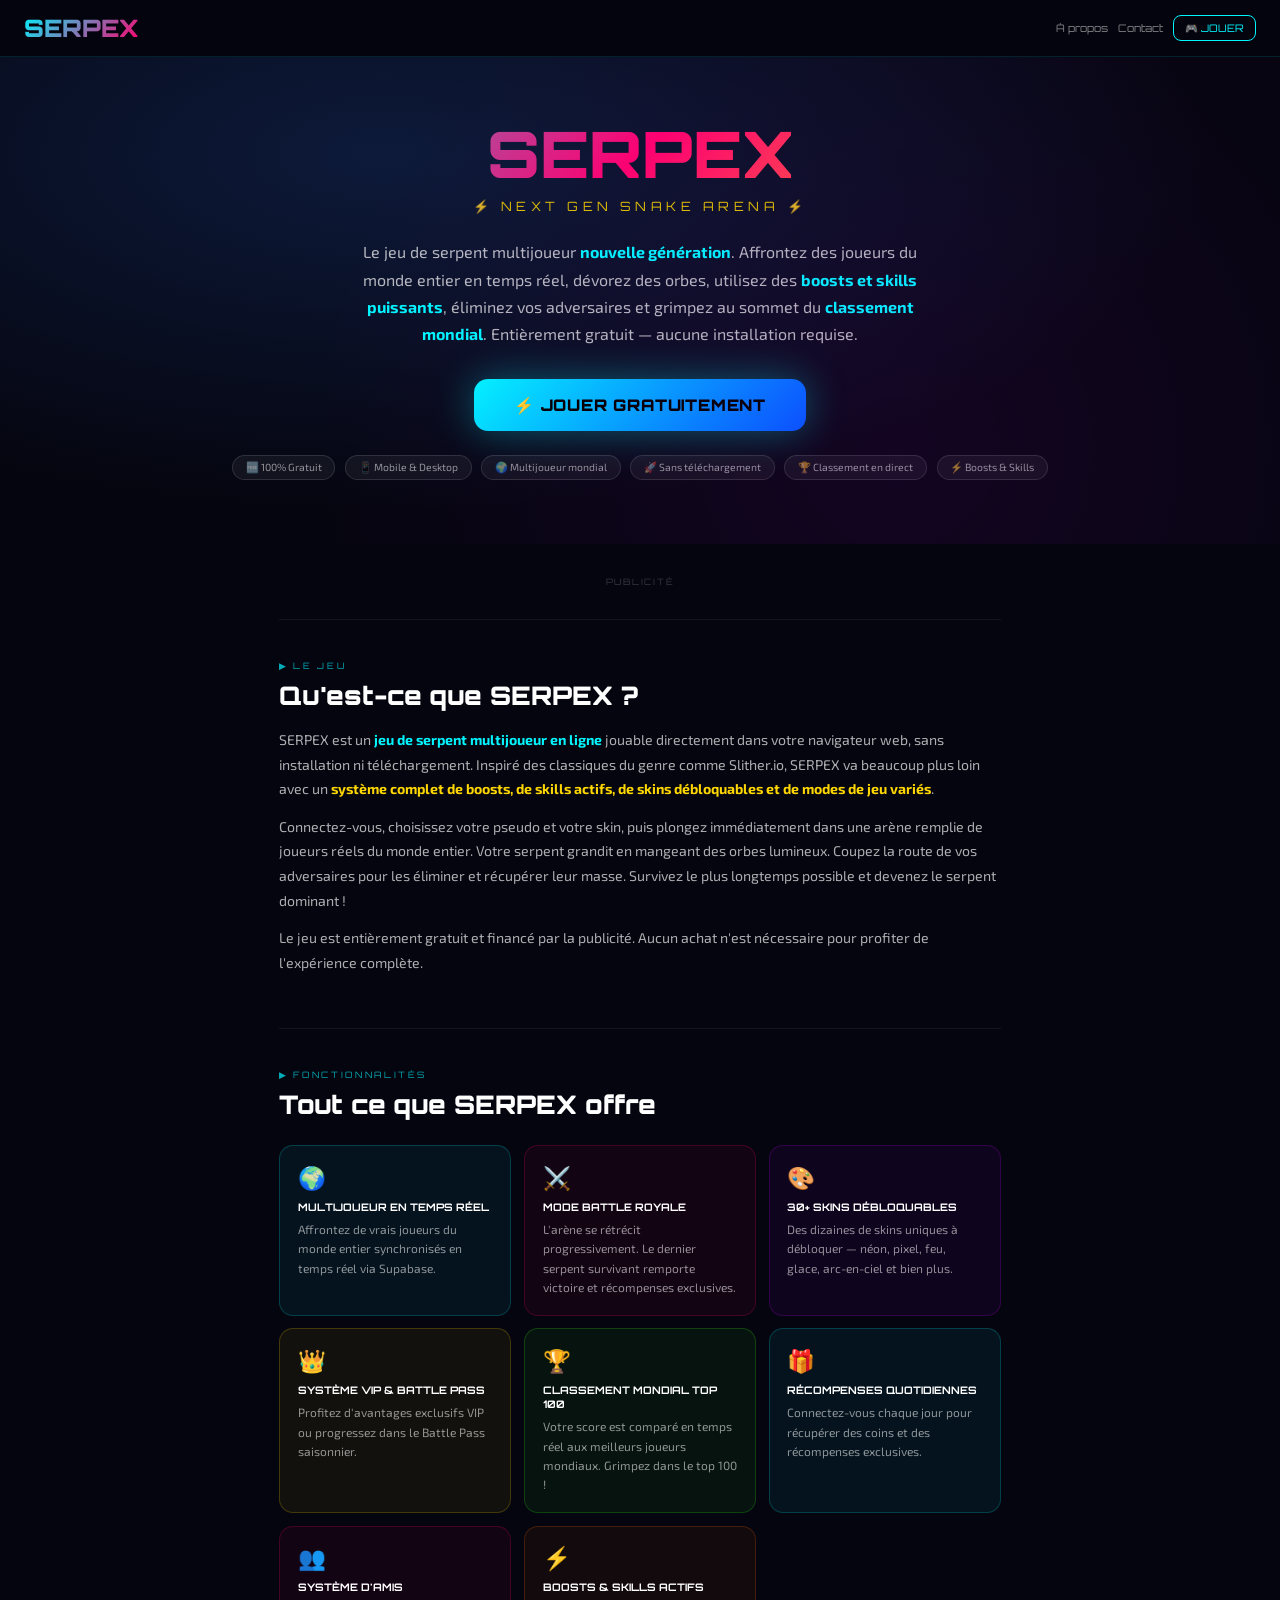
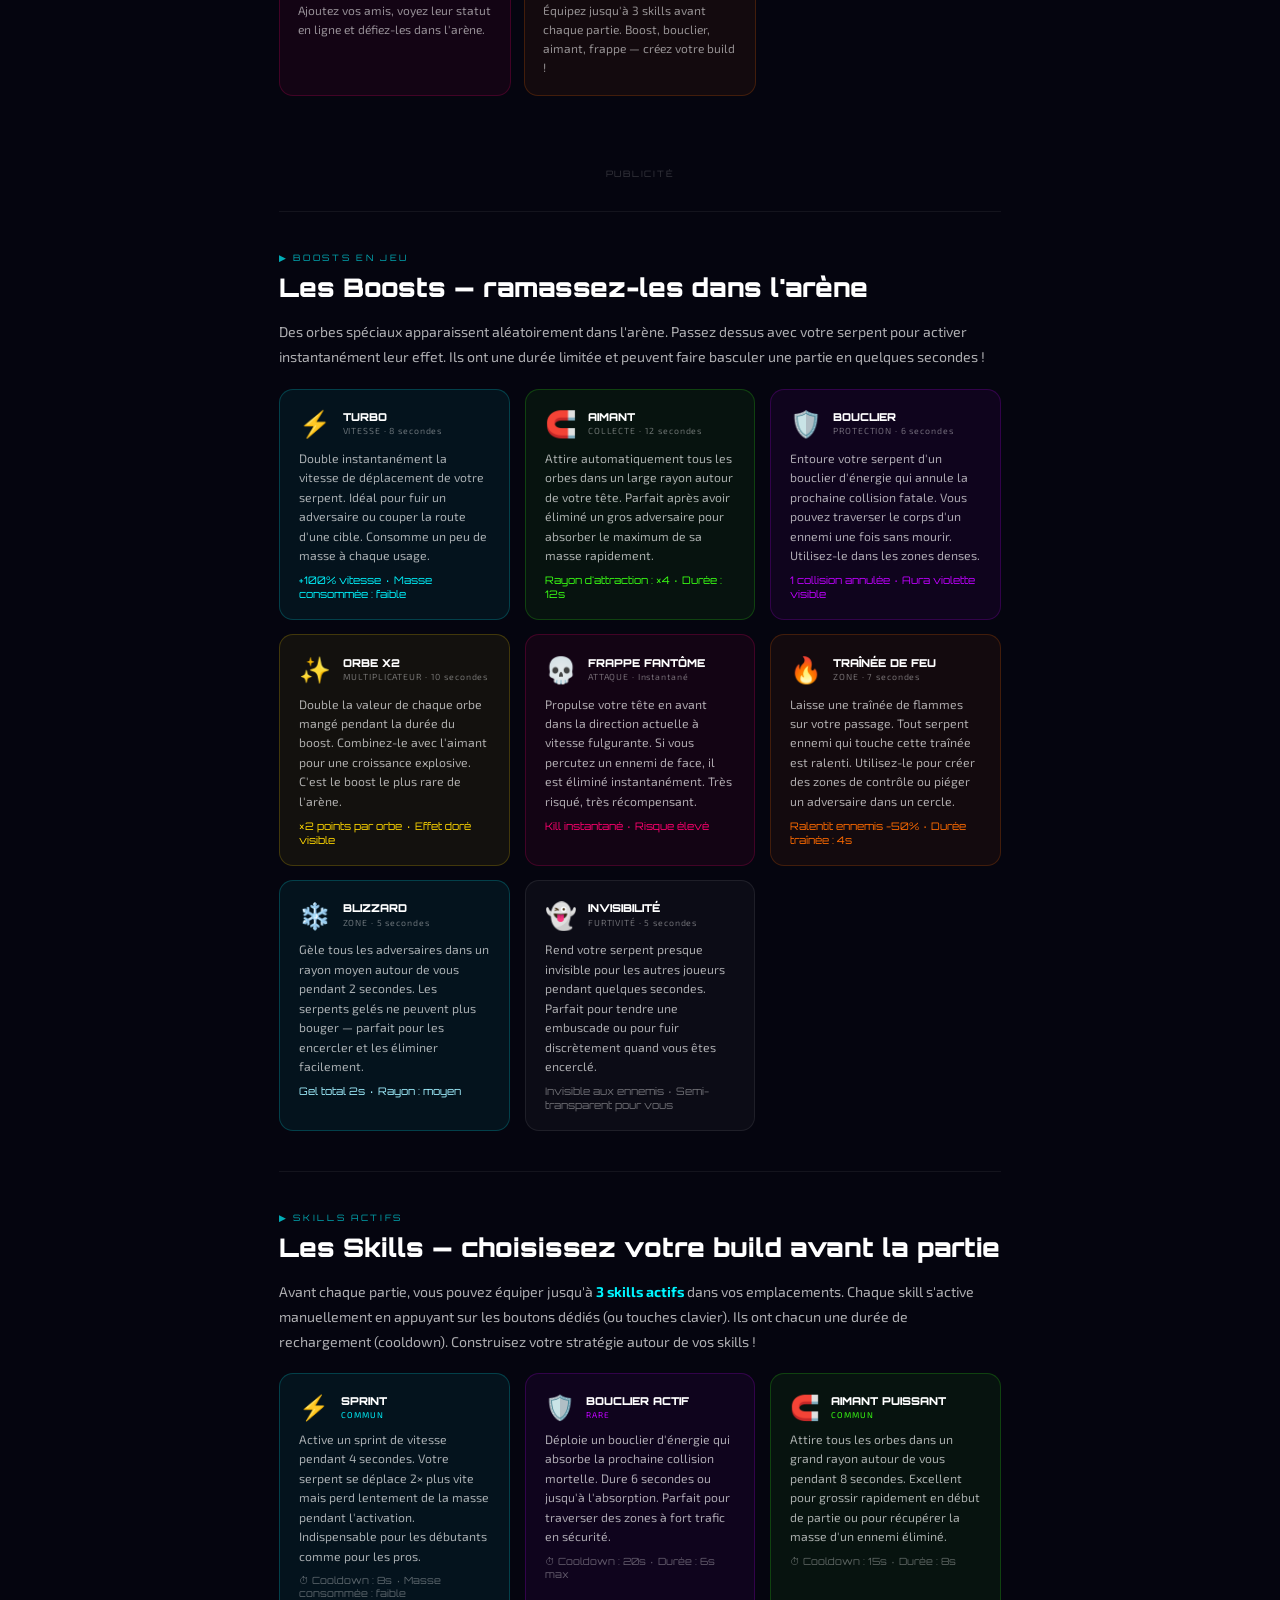
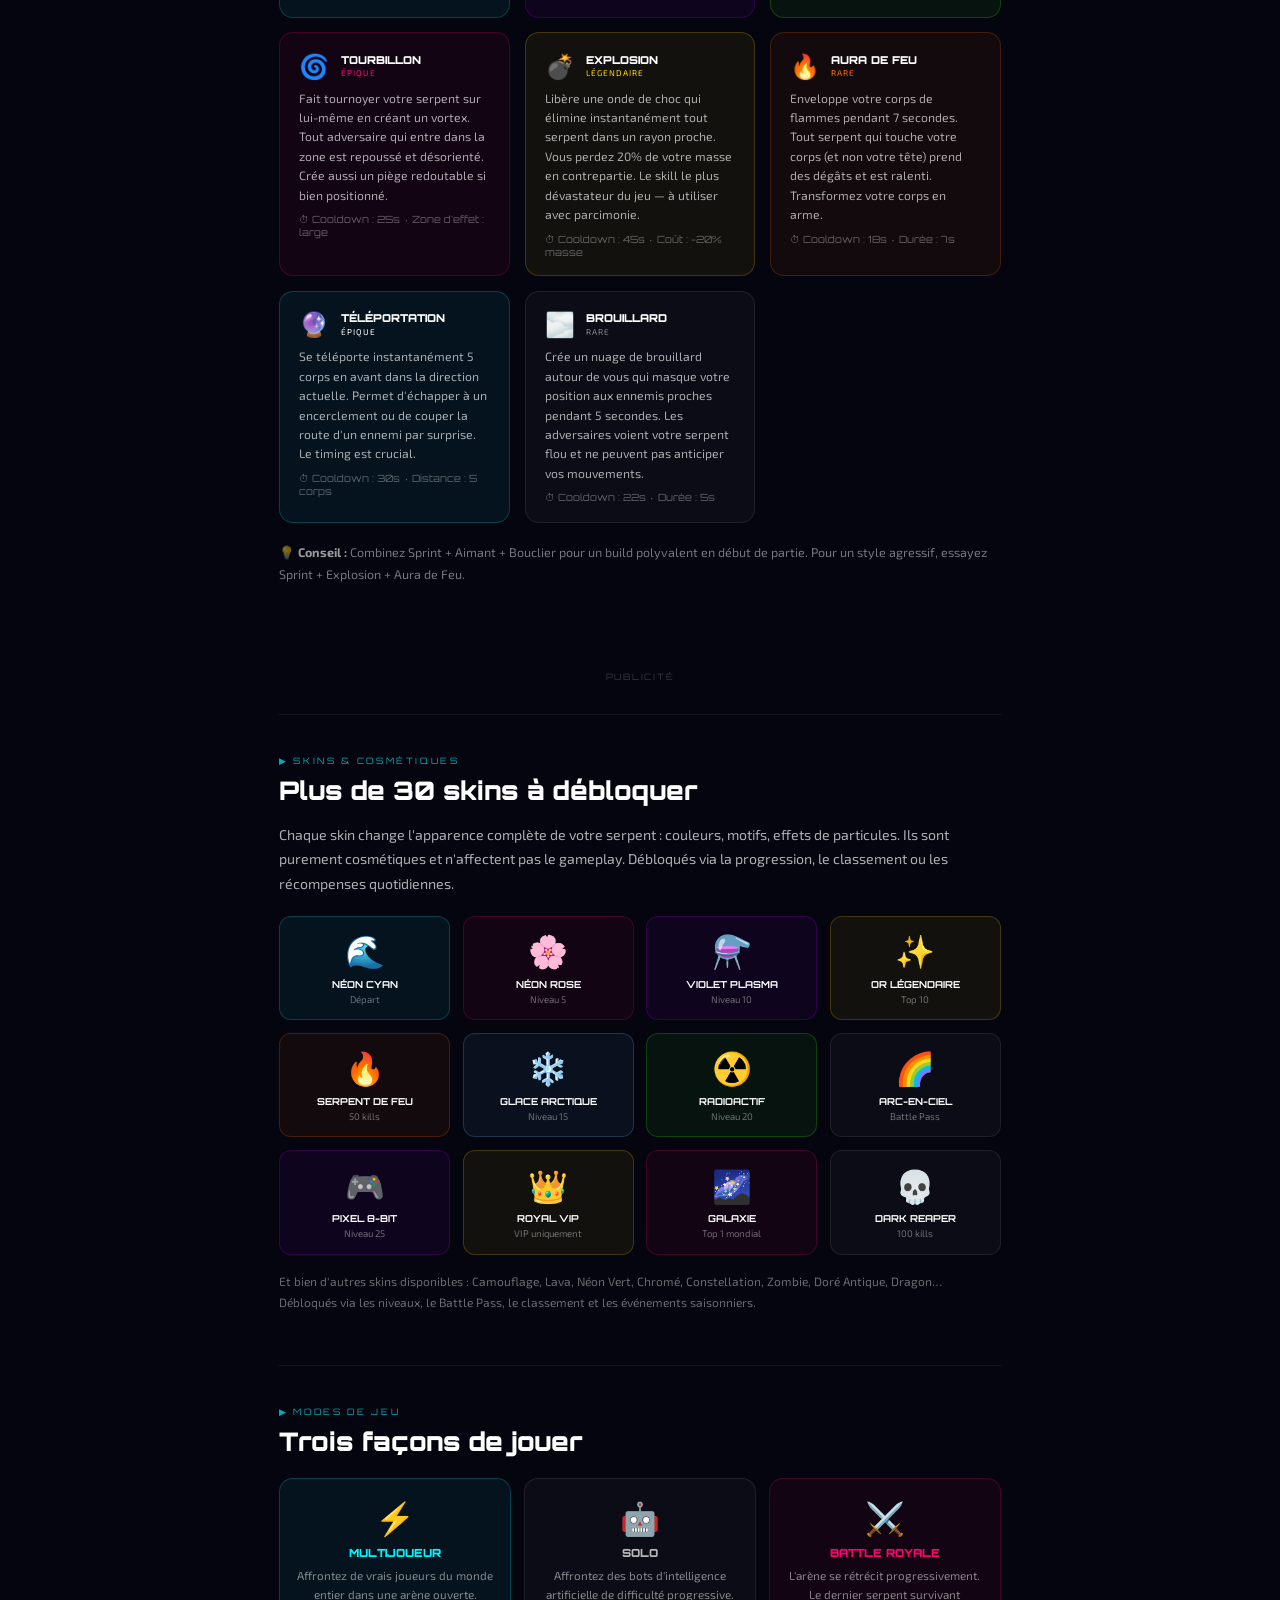
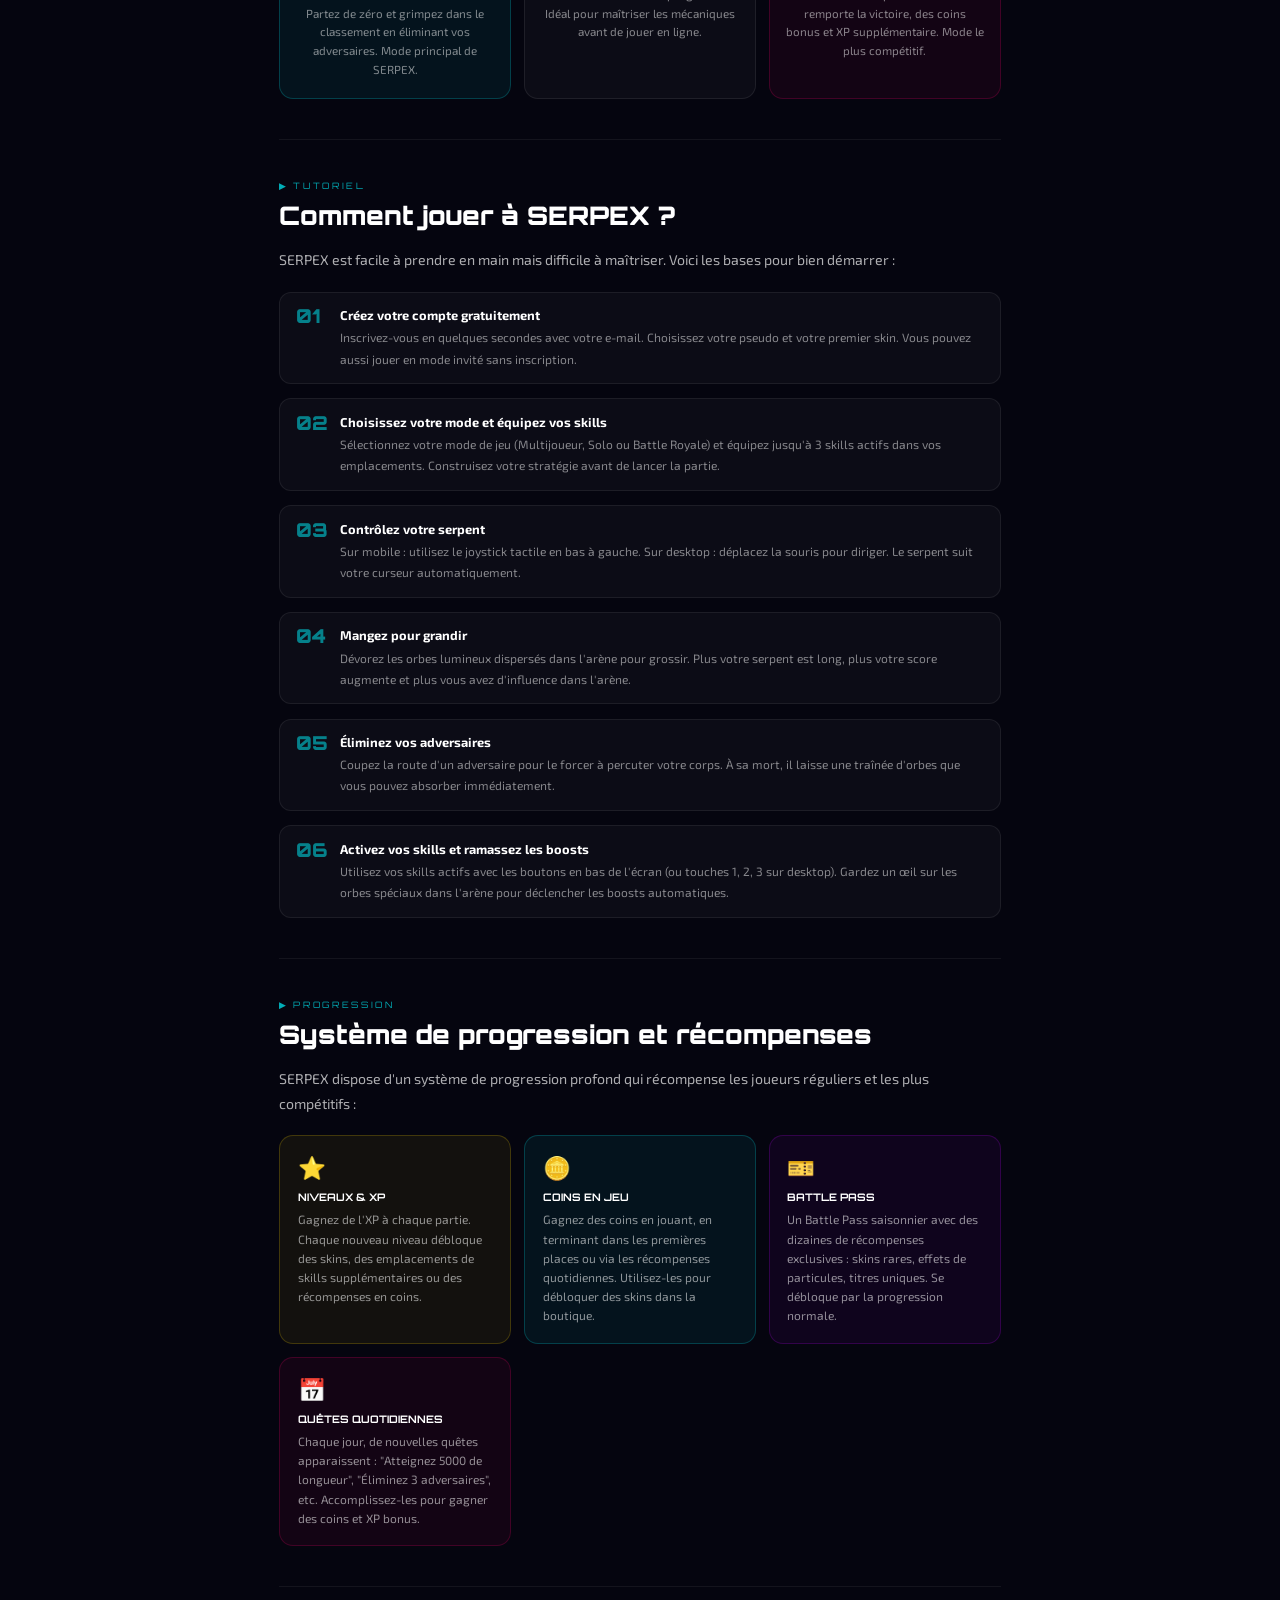
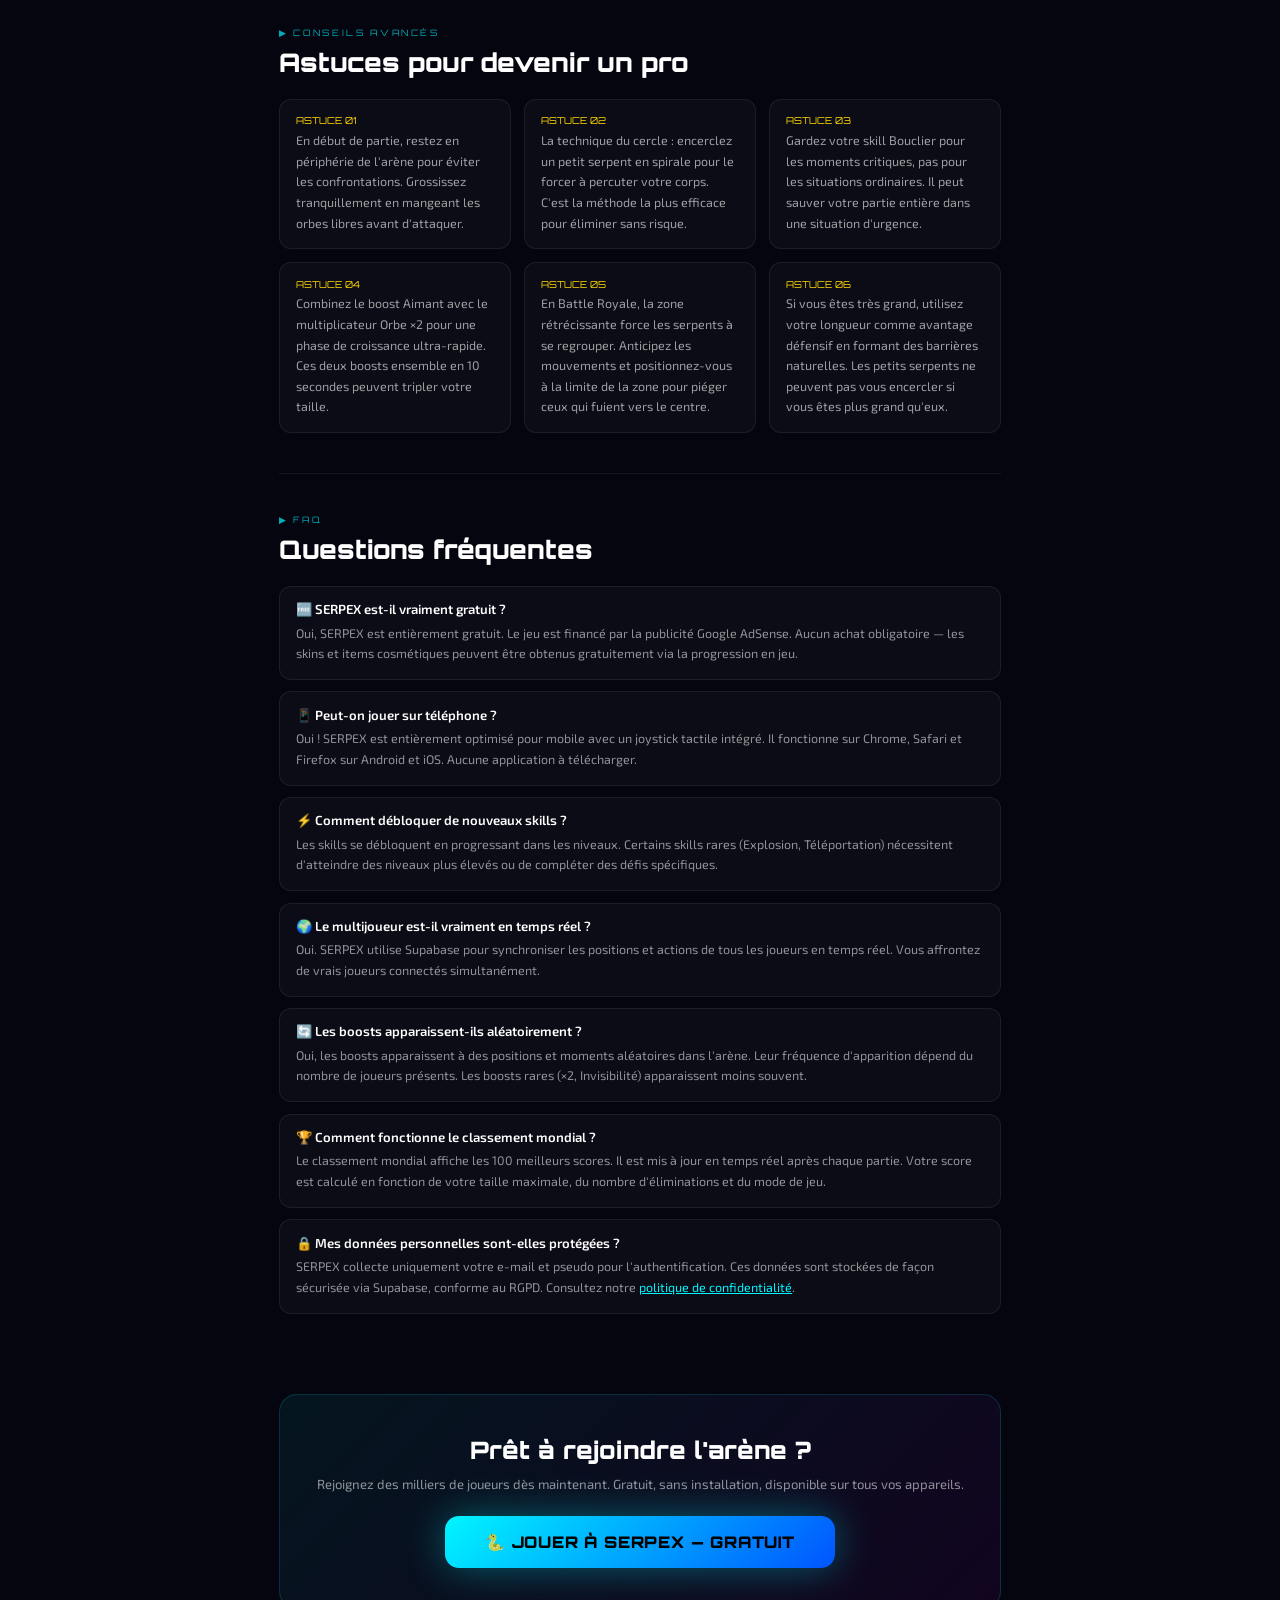
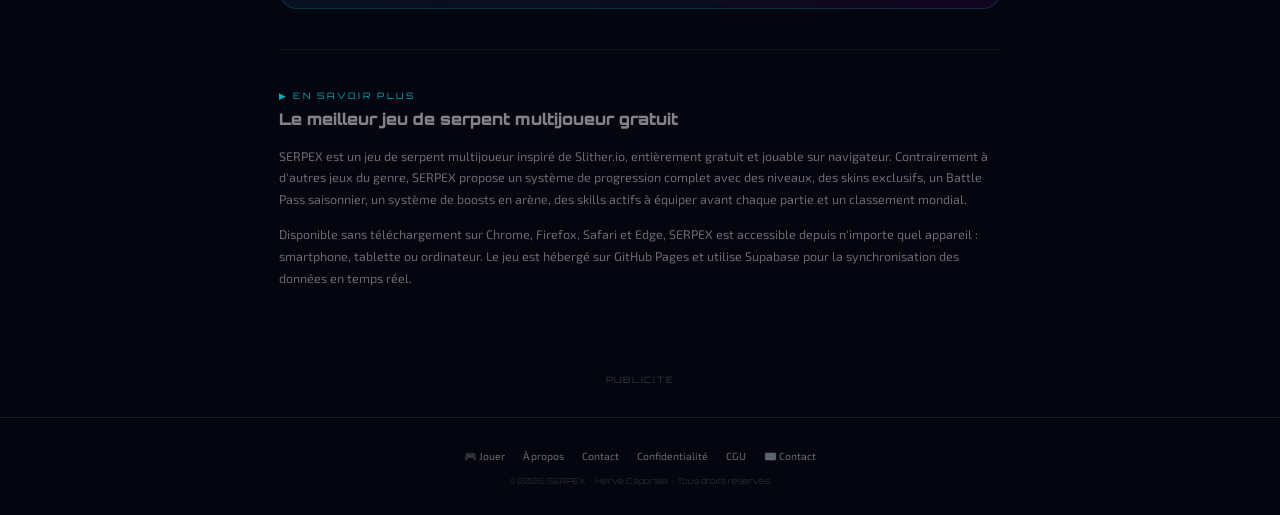
==== commit 025d8253: "Add files via upload" ====
--- a/index.html
+++ b/index.html
@@ -15,7 +15,7 @@
 <!-- Open Graph -->
 <meta property="og:title" content="SERPEX — Jeu de Serpent Multijoueur Gratuit">
 <meta property="og:description" content="Le jeu de serpent multijoueur nouvelle génération. Boosts, skills, skins, Battle Royale. Gratuit sur navigateur.">
-<meta property="og:url" content="https://serpex-game26.github.io/serpex/home.html">
+<meta property="og:url" content="https://serpex-game26.github.io/serpex/">
 <meta property="og:type" content="website">
 <meta property="og:locale" content="fr_FR">
 <meta property="og:site_name" content="SERPEX">
@@ -920,4 +920,10 @@
     <a href="contact.html">Contact</a>
     <a href="privacy.html">Confidentialité</a>
     <a href="terms.html">CGU</a>
-    <a href="/cdn-cgi/l/email-protection#1179746367747270617e63707d74202651767c70787d3f727e7c">✉ <span class="__cf_email__" data-cfemail="0c64697e7a696f6d7c637e6d60693d3b4c6b616d6560226f6361">[email&#160;protected]</span></+        <a href="mailto:hervecaporale17@gmail.com">✉️ Contact</a>
+  </div>
+  <div style="font-size:0.5rem;color:rgba(255,255,255,0.15);font-family:'Orbitron',monospace;margin-top:0.3rem;">© 2026 SERPEX · Hervé Caporale · Tous droits réservés</div>
+</footer>
+
+</body>
+</html>
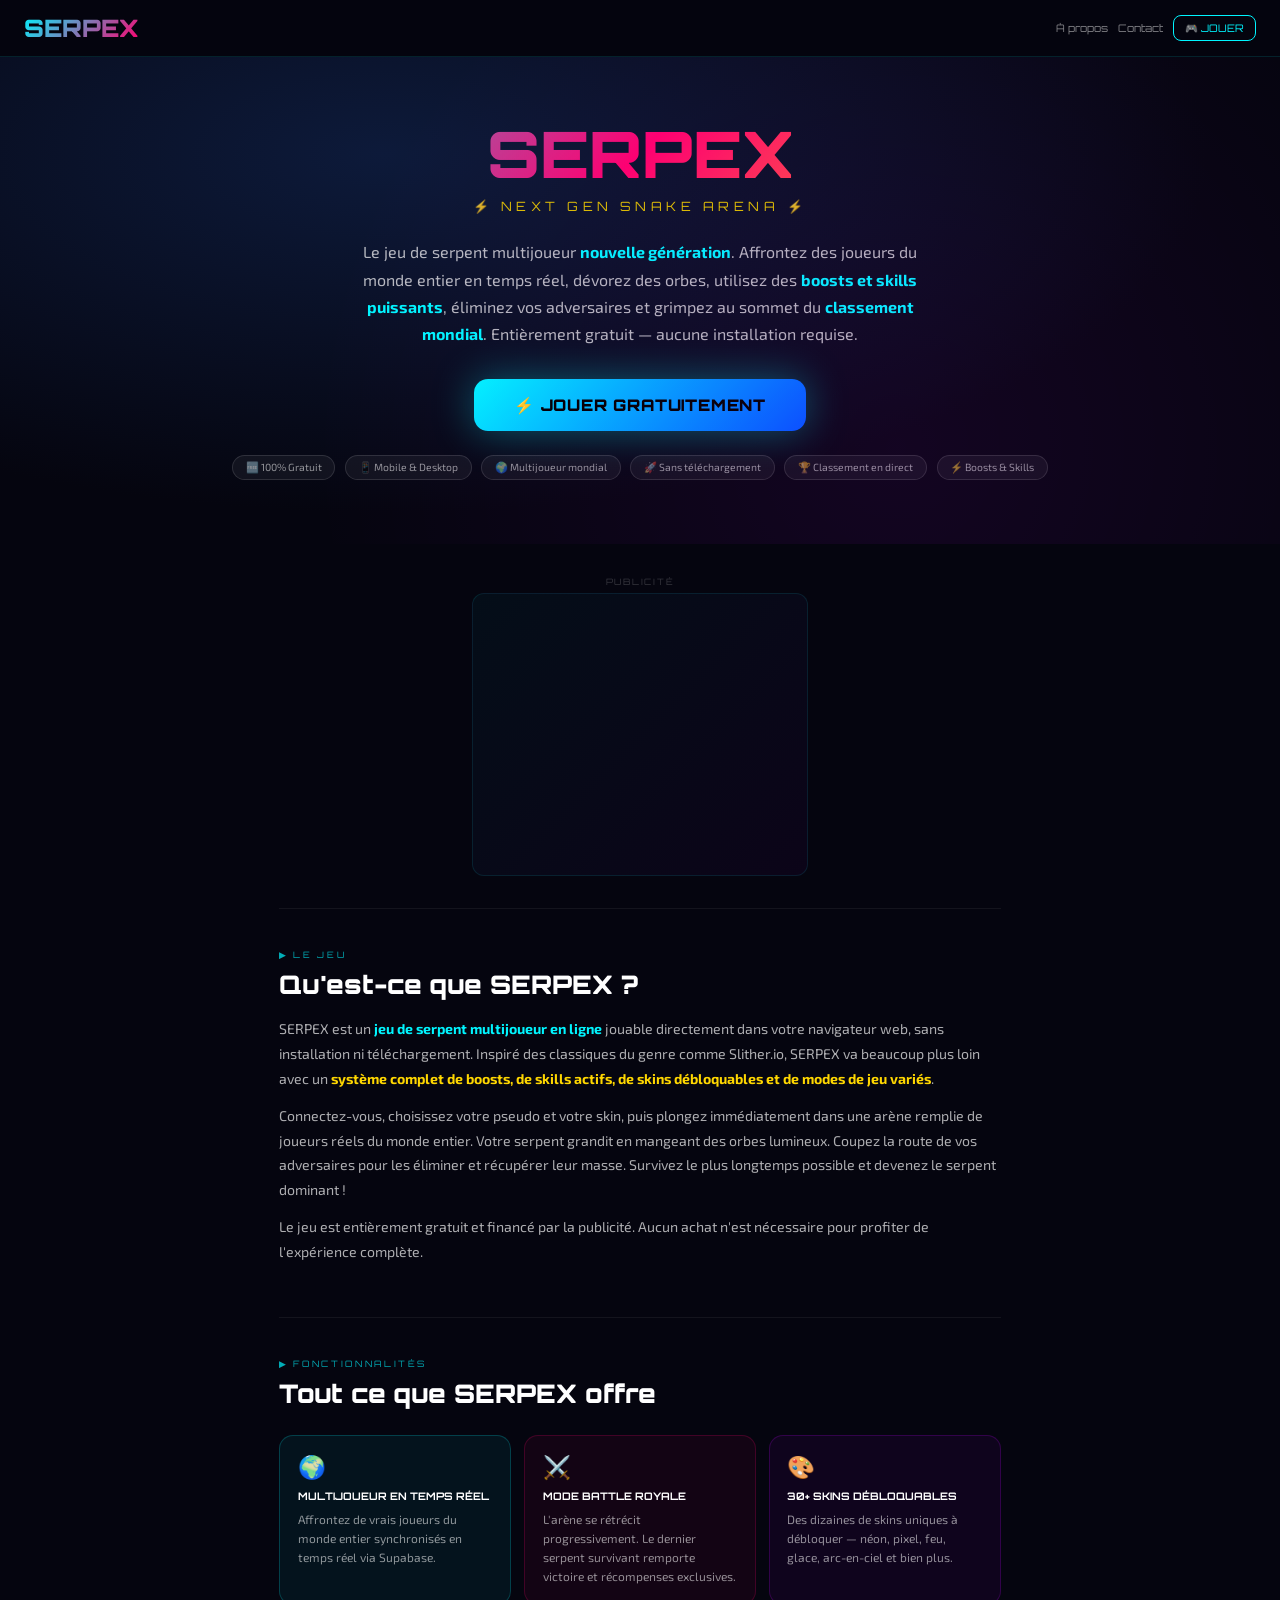
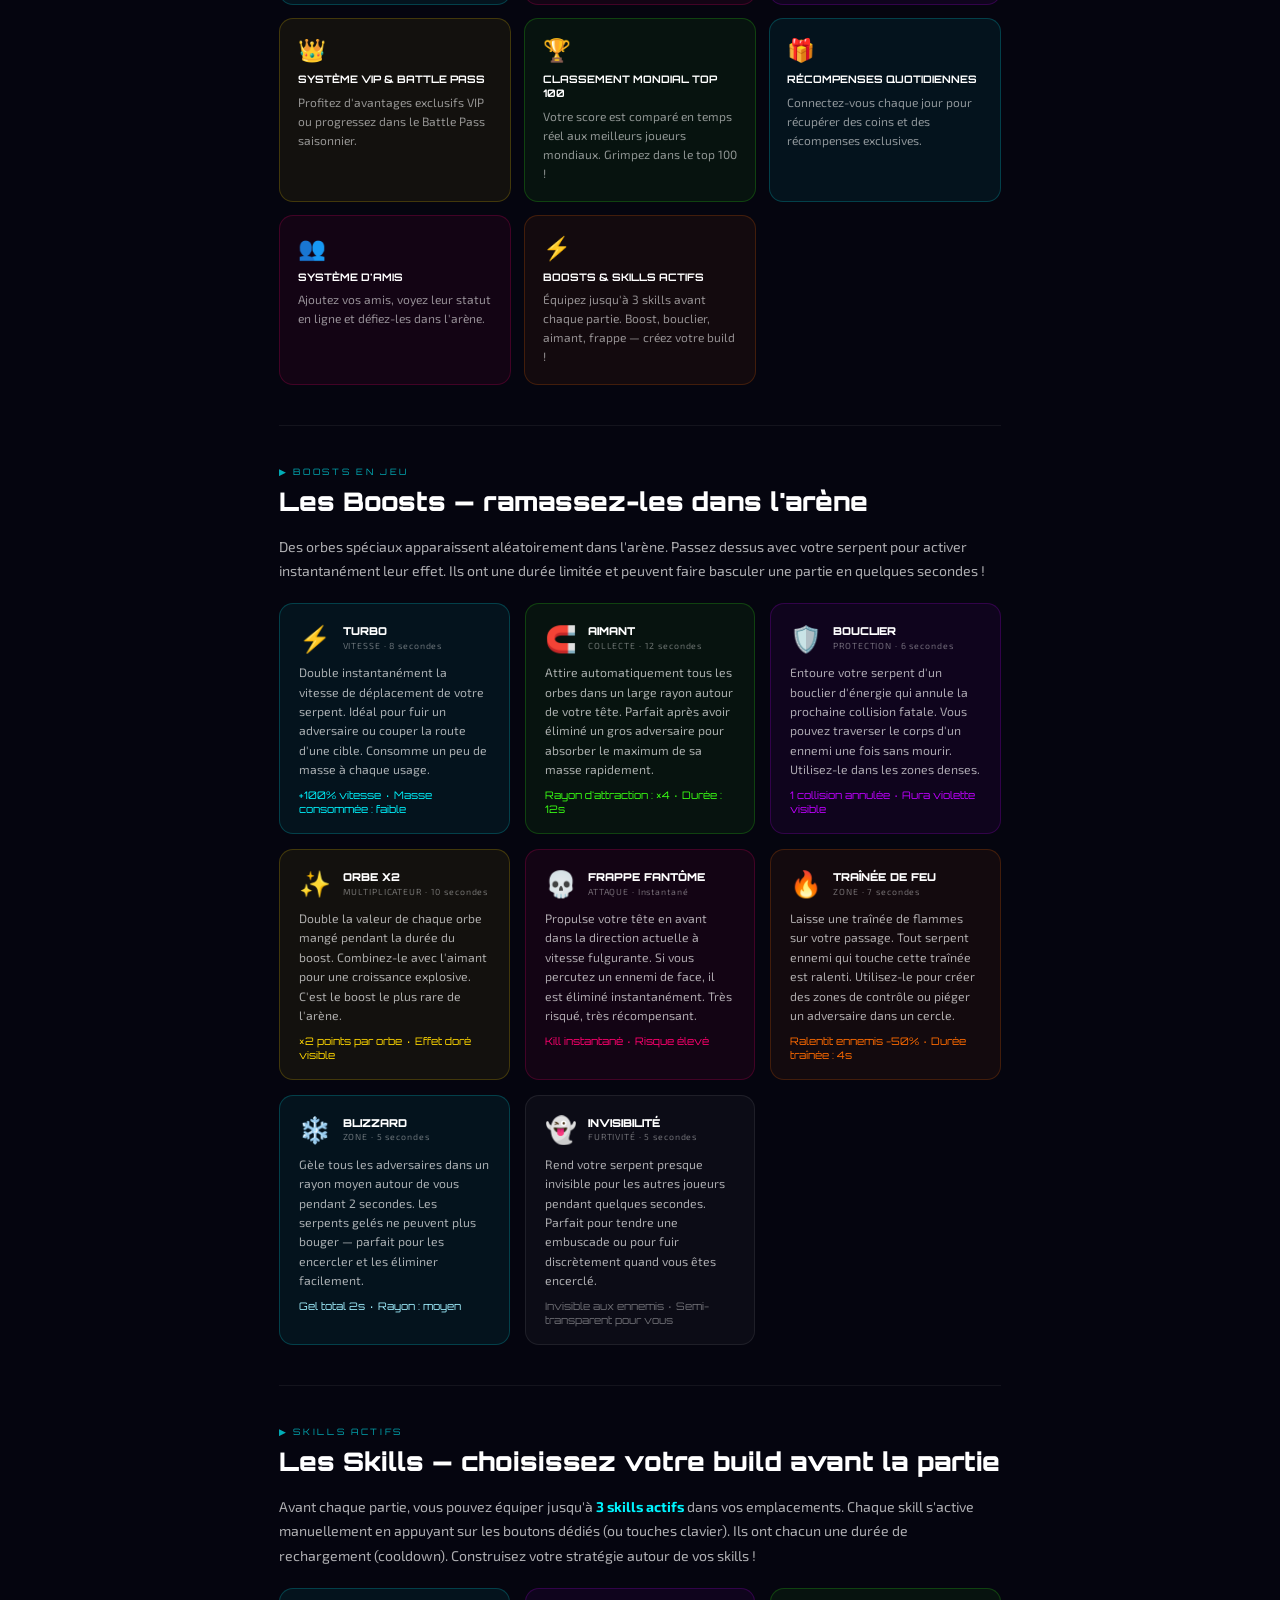
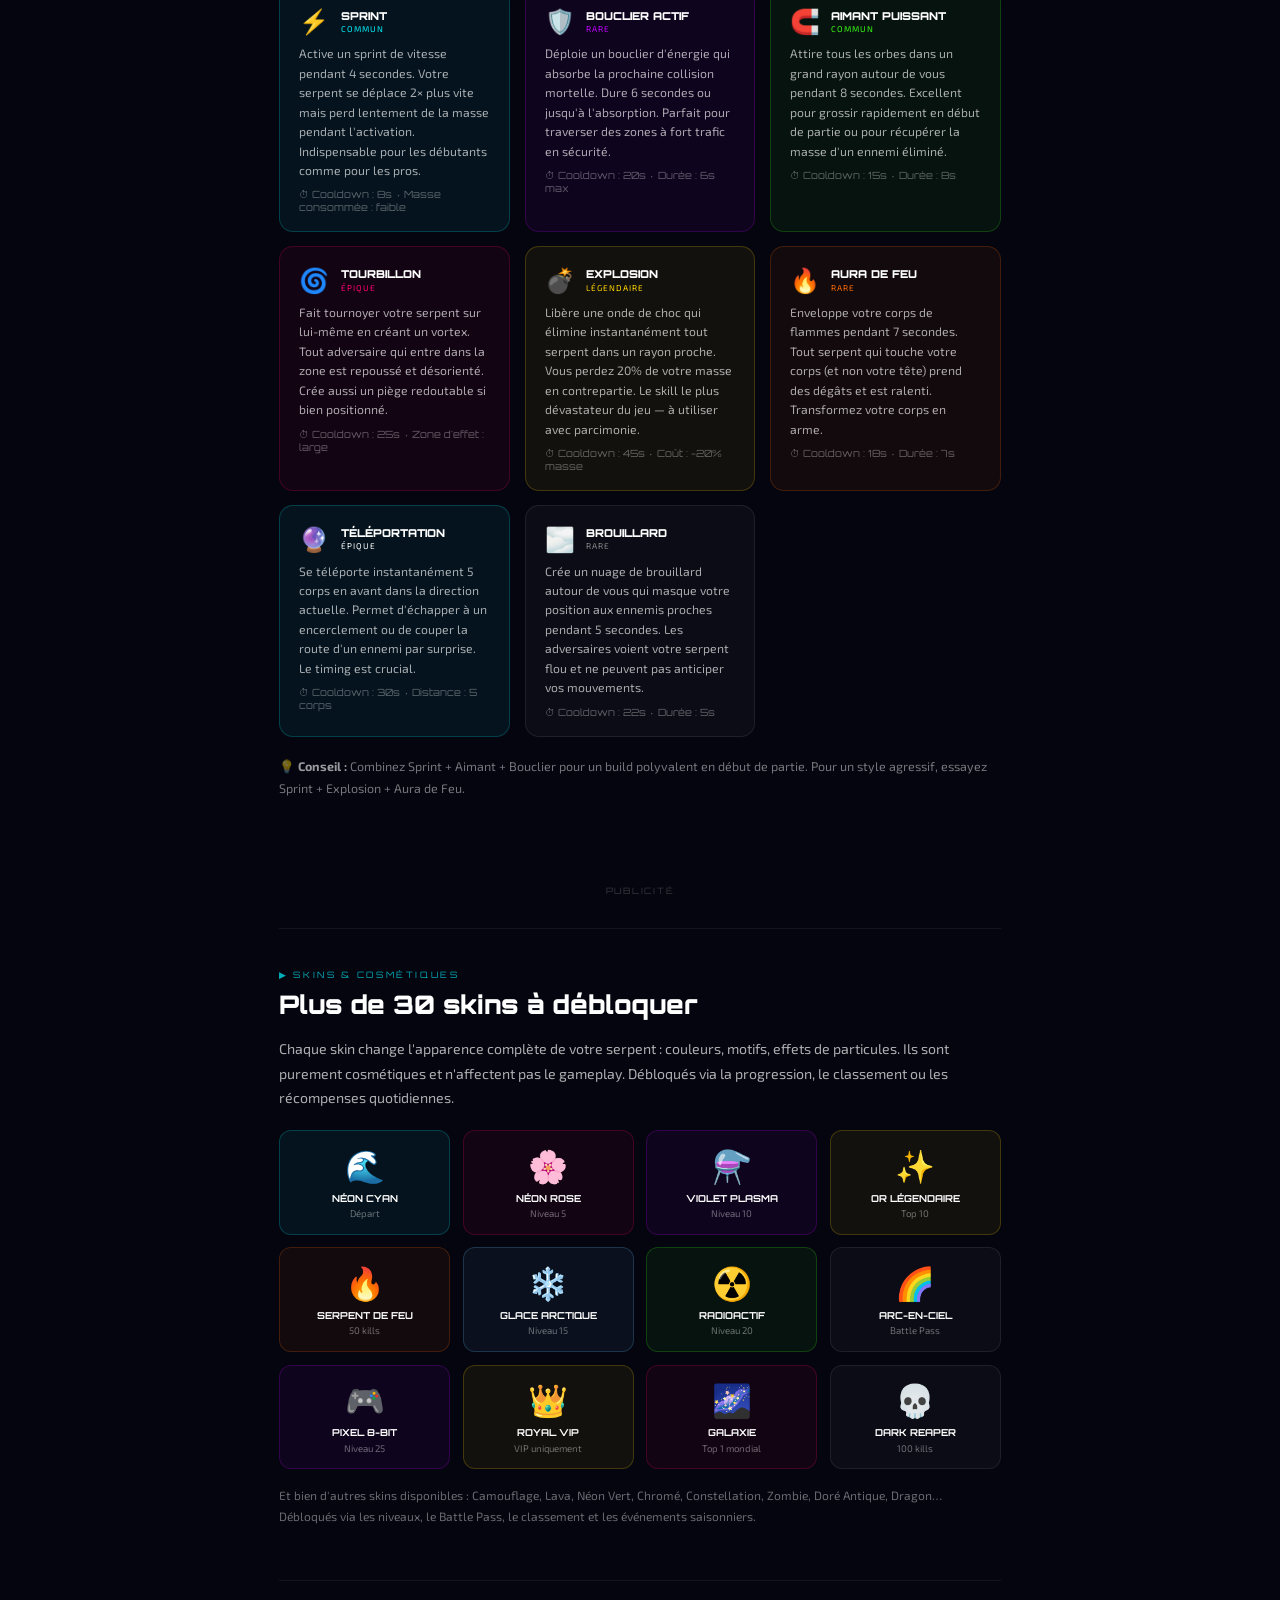
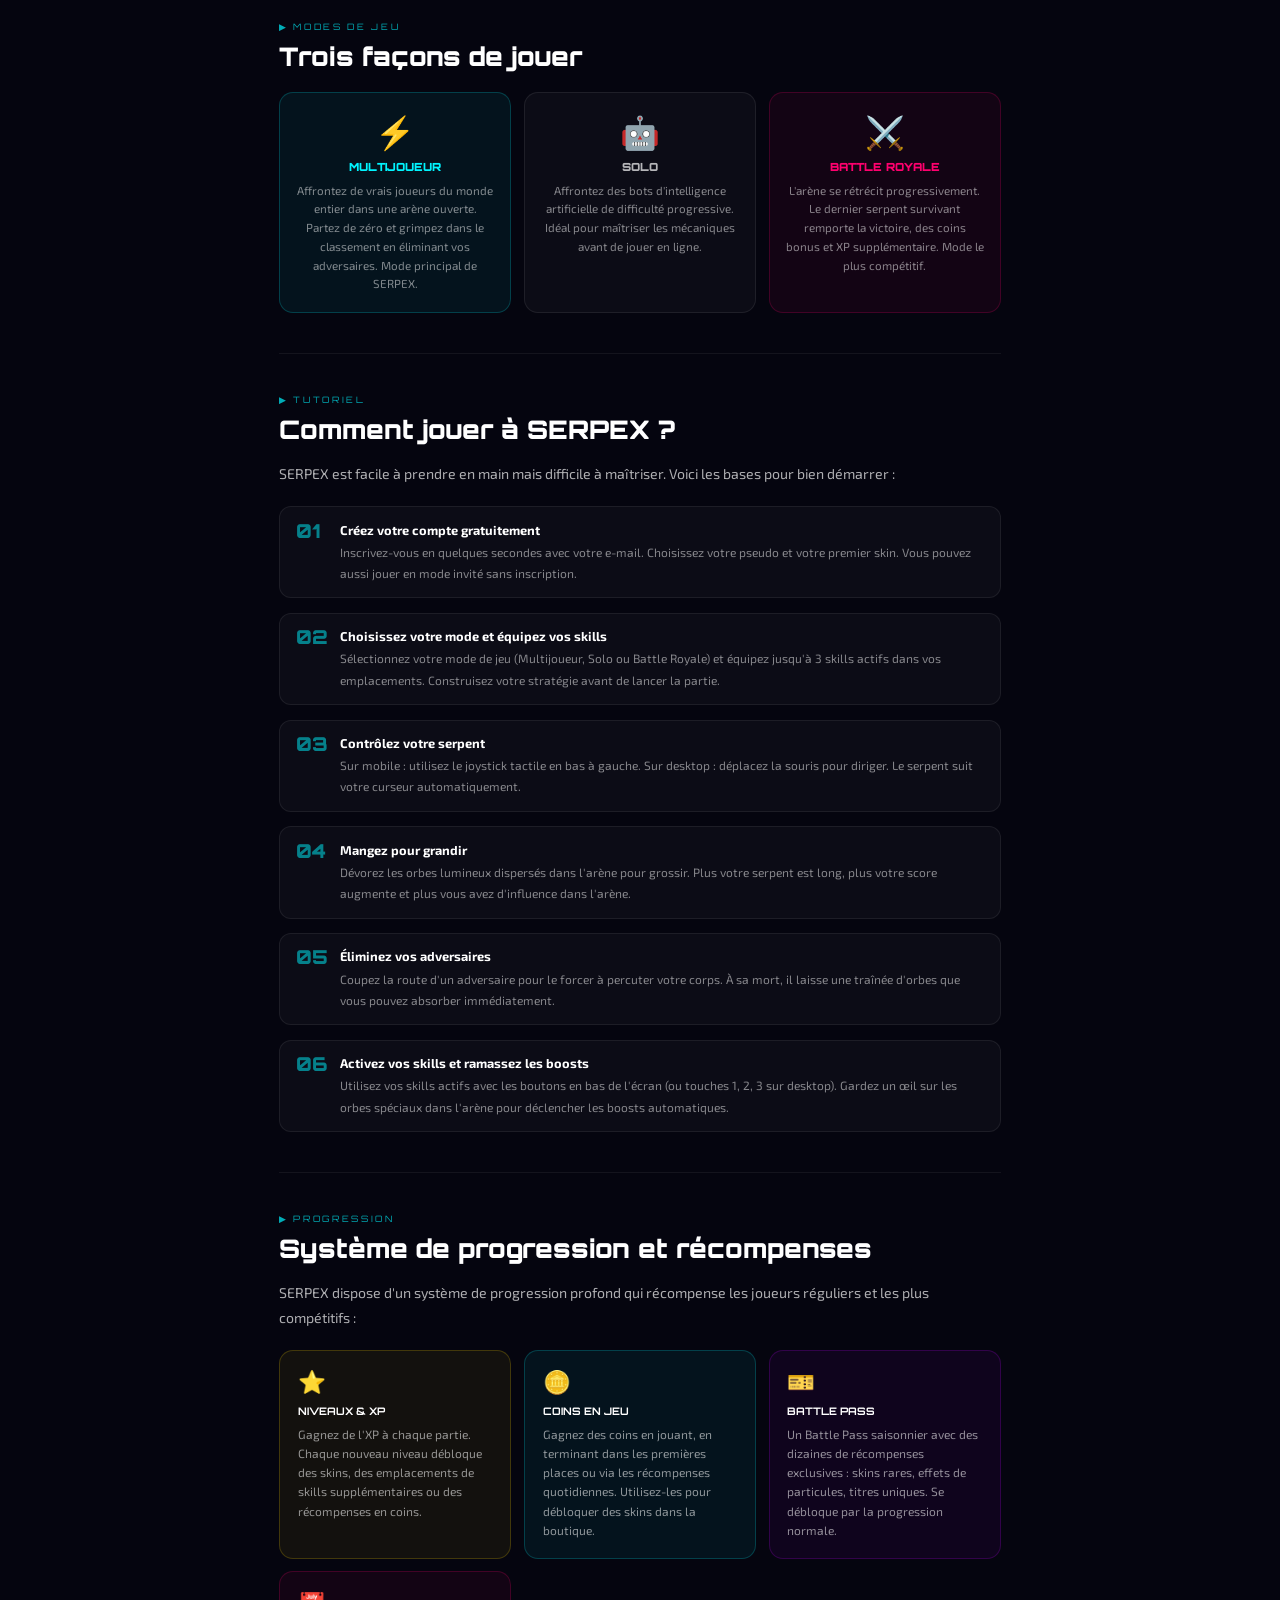
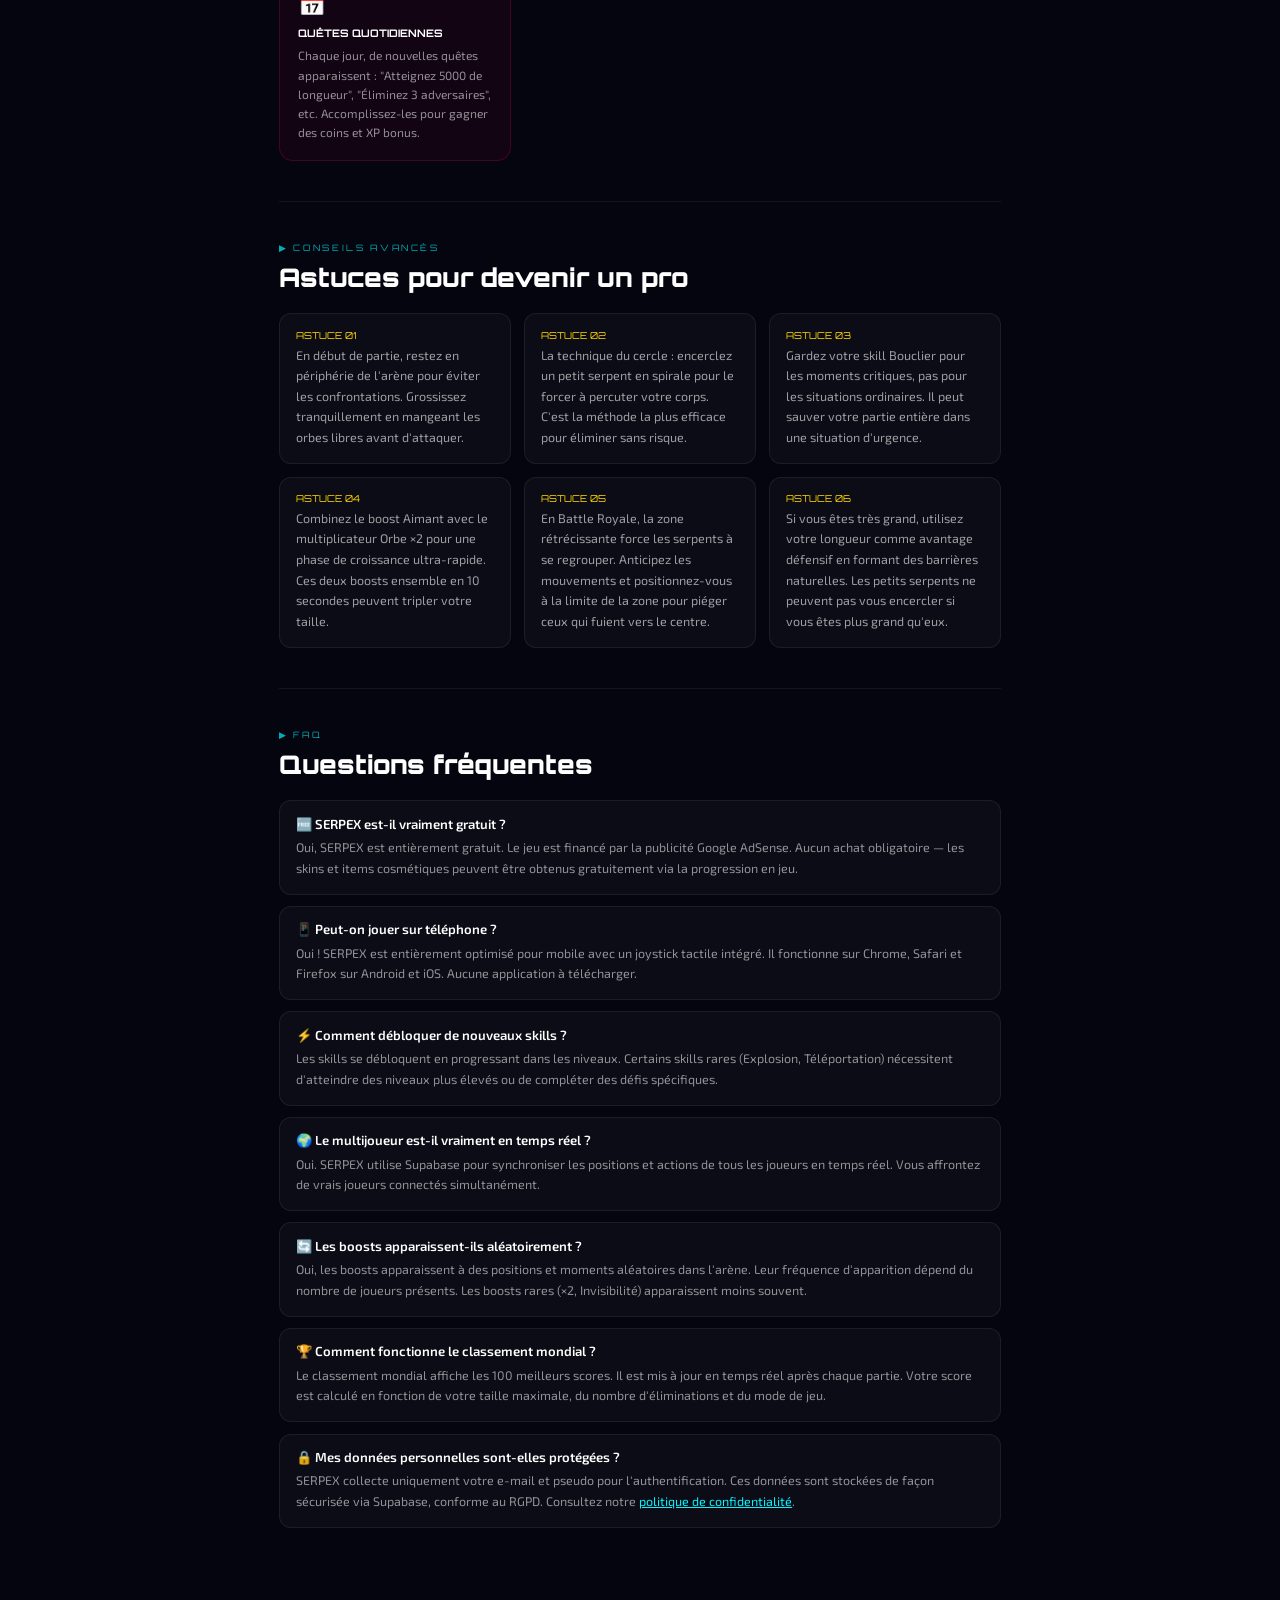
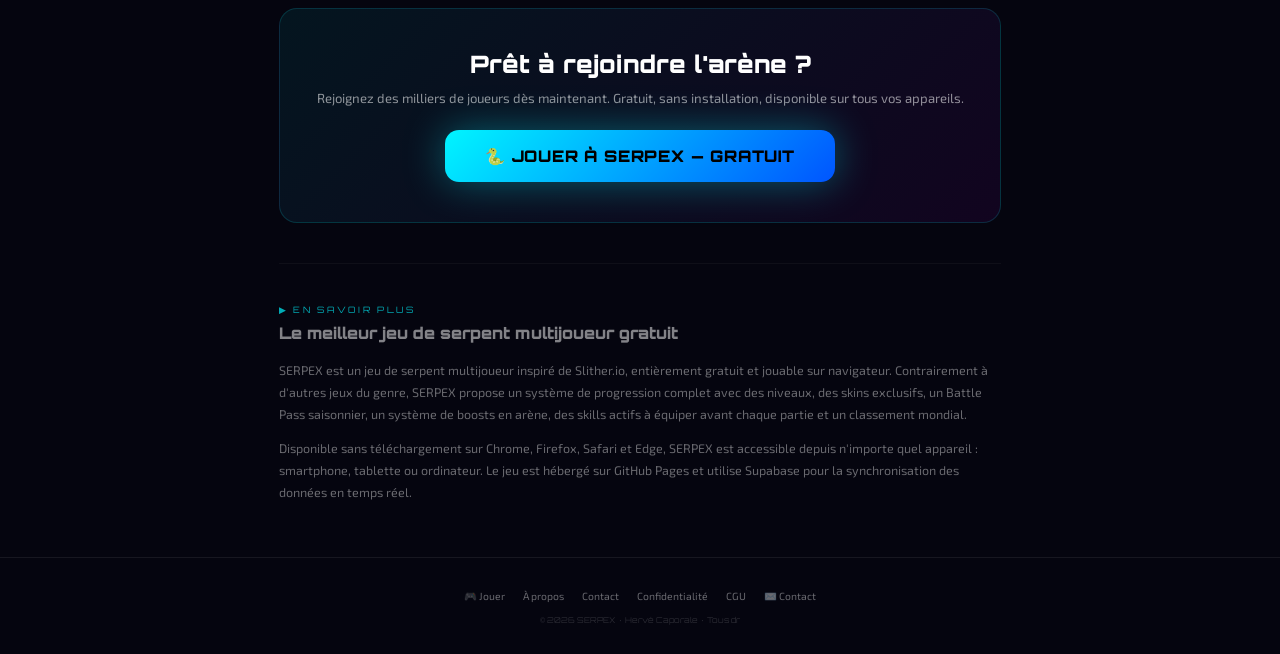
==== commit a327362f: "Add files via upload" ====
--- a/index.html
+++ b/index.html
@@ -181,8 +181,57 @@
 
 /* LAYOUT */
 .container { max-width: 760px; margin: 0 auto; padding: 0 1.2rem; }
-.ad-slot { margin: 2rem auto; max-width: 760px; padding: 0 1.2rem; text-align: center; }
-.ad-label { font-size: 0.55rem; color: rgba(255,255,255,0.2); letter-spacing: 0.2em; margin-bottom: 0.4rem; font-family: 'Orbitron', monospace; }
+
+/* AD SLOT OPTIMISÉ */
+.ad-slot {
+  margin: 2rem auto;
+  max-width: 760px;
+  padding: 0 1.2rem;
+  text-align: center;
+}
+.ad-label {
+  font-size: 0.55rem;
+  color: rgba(255,255,255,0.2);
+  letter-spacing: 0.2em;
+  margin-bottom: 0.4rem;
+  font-family: 'Orbitron', monospace;
+}
+.ad-inner {
+  position: relative;
+  display: inline-block;
+  min-width: 300px;
+  min-height: 250px;
+  width: 100%;
+  max-width: 336px;
+}
+/* Placeholder animé pendant chargement AdSense */
+.ad-inner::before {
+  content: '';
+  position: absolute;
+  inset: 0;
+  background: linear-gradient(
+    135deg,
+    rgba(0,245,255,0.04) 0%,
+    rgba(191,0,255,0.04) 50%,
+    rgba(0,245,255,0.04) 100%
+  );
+  border: 1px solid rgba(0,245,255,0.1);
+  border-radius: 12px;
+  background-size: 200% 200%;
+  animation: adPulse 2.5s ease infinite;
+  z-index: 0;
+  pointer-events: none;
+}
+.ad-inner ins { position: relative; z-index: 1; }
+@keyframes adPulse {
+  0%   { background-position: 0% 50%; opacity: 0.6; }
+  50%  { background-position: 100% 50%; opacity: 1; }
+  100% { background-position: 0% 50%; opacity: 0.6; }
+}
+/* Sur mobile : 300x250 pleine largeur */
+@media (max-width: 360px) {
+  .ad-inner { min-width: 300px; max-width: 300px; }
+}
 .section { padding: 2.5rem 0; border-top: 1px solid rgba(255,255,255,0.06); }
 .section-tag { font-family: 'Orbitron', monospace; font-size: 0.55rem; letter-spacing: 0.3em; color: var(--cyan); margin-bottom: 0.5rem; opacity: 0.7; }
 .section h2 { font-family: 'Orbitron', monospace; font-size: clamp(1.1rem, 4vw, 1.6rem); font-weight: 900; margin-bottom: 1rem; line-height: 1.3; }
@@ -317,16 +366,16 @@
   </div>
 </div>
 
-<!-- AD SLOT 1 -->
+<!-- AD SLOT UNIQUE — Rectangle 336×280 (meilleur CPM AdSense) -->
 <div class="ad-slot">
   <div class="ad-label">PUBLICITÉ</div>
-  <ins class="adsbygoogle"
-       style="display:block"
-       data-ad-client="ca-pub-5433648295830648"
-       data-ad-slot="5101438658"
-       data-ad-format="auto"
-       data-full-width-responsive="true"></ins>
-  <script>(adsbygoogle = window.adsbygoogle || []).push({});</script>
+  <div class="ad-inner">
+    <ins class="adsbygoogle"
+         style="display:inline-block;width:336px;height:280px"
+         data-ad-client="ca-pub-5433648295830648"
+         data-ad-slot="5101438658"></ins>
+    <script>(adsbygoogle = window.adsbygoogle || []).push({});</script>
+  </div>
 </div>
 
 <div class="container">
@@ -390,17 +439,7 @@
 
 </div><!-- /container -->
 
-<!-- AD SLOT 2 -->
-<div class="ad-slot">
-  <div class="ad-label">PUBLICITÉ</div>
-  <ins class="adsbygoogle"
-       style="display:block"
-       data-ad-client="ca-pub-5433648295830648"
-       data-ad-slot="5101438658"
-       data-ad-format="auto"
-       data-full-width-responsive="true"></ins>
-  <script>(adsbygoogle = window.adsbygoogle || []).push({});</script>
-</div>
+
 
 <div class="container">
 
@@ -900,17 +939,7 @@
 
 </div>
 
-<!-- AD SLOT FINAL -->
-<div class="ad-slot">
-  <div class="ad-label">PUBLICITÉ</div>
-  <ins class="adsbygoogle"
-       style="display:block"
-       data-ad-client="ca-pub-5433648295830648"
-       data-ad-slot="5101438658"
-       data-ad-format="auto"
-       data-full-width-responsive="true"></ins>
-  <script>(adsbygoogle = window.adsbygoogle || []).push({});</script>
-</div>
+
 
 <!-- FOOTER -->
 <footer>
@@ -920,10 +949,6 @@
     <a href="contact.html">Contact</a>
     <a href="privacy.html">Confidentialité</a>
     <a href="terms.html">CGU</a>
-        <a href="mailto:hervecaporale17@gmail.com">✉️ Contact</a>
+        <a href="/cdn-cgi/l/email-protection#1e767b6c687b7d7f6e716c7f727b2f295e79737f7772307d7173">✉️ Contact</a>
   </div>
-  <div style="font-size:0.5rem;color:rgba(255,255,255,0.15);font-family:'Orbitron',monospace;margin-top:0.3rem;">© 2026 SERPEX · Hervé Caporale · Tous droits réservés</div>
-</footer>
-
-</body>
-</html>+  <div style="font-size:0.5rem;color:rgba(255,255,255,0.15);font-family:'Orbitron',monospace;margin-top:0.3rem;">© 2026 SERPEX · Hervé Caporale · Tous dr
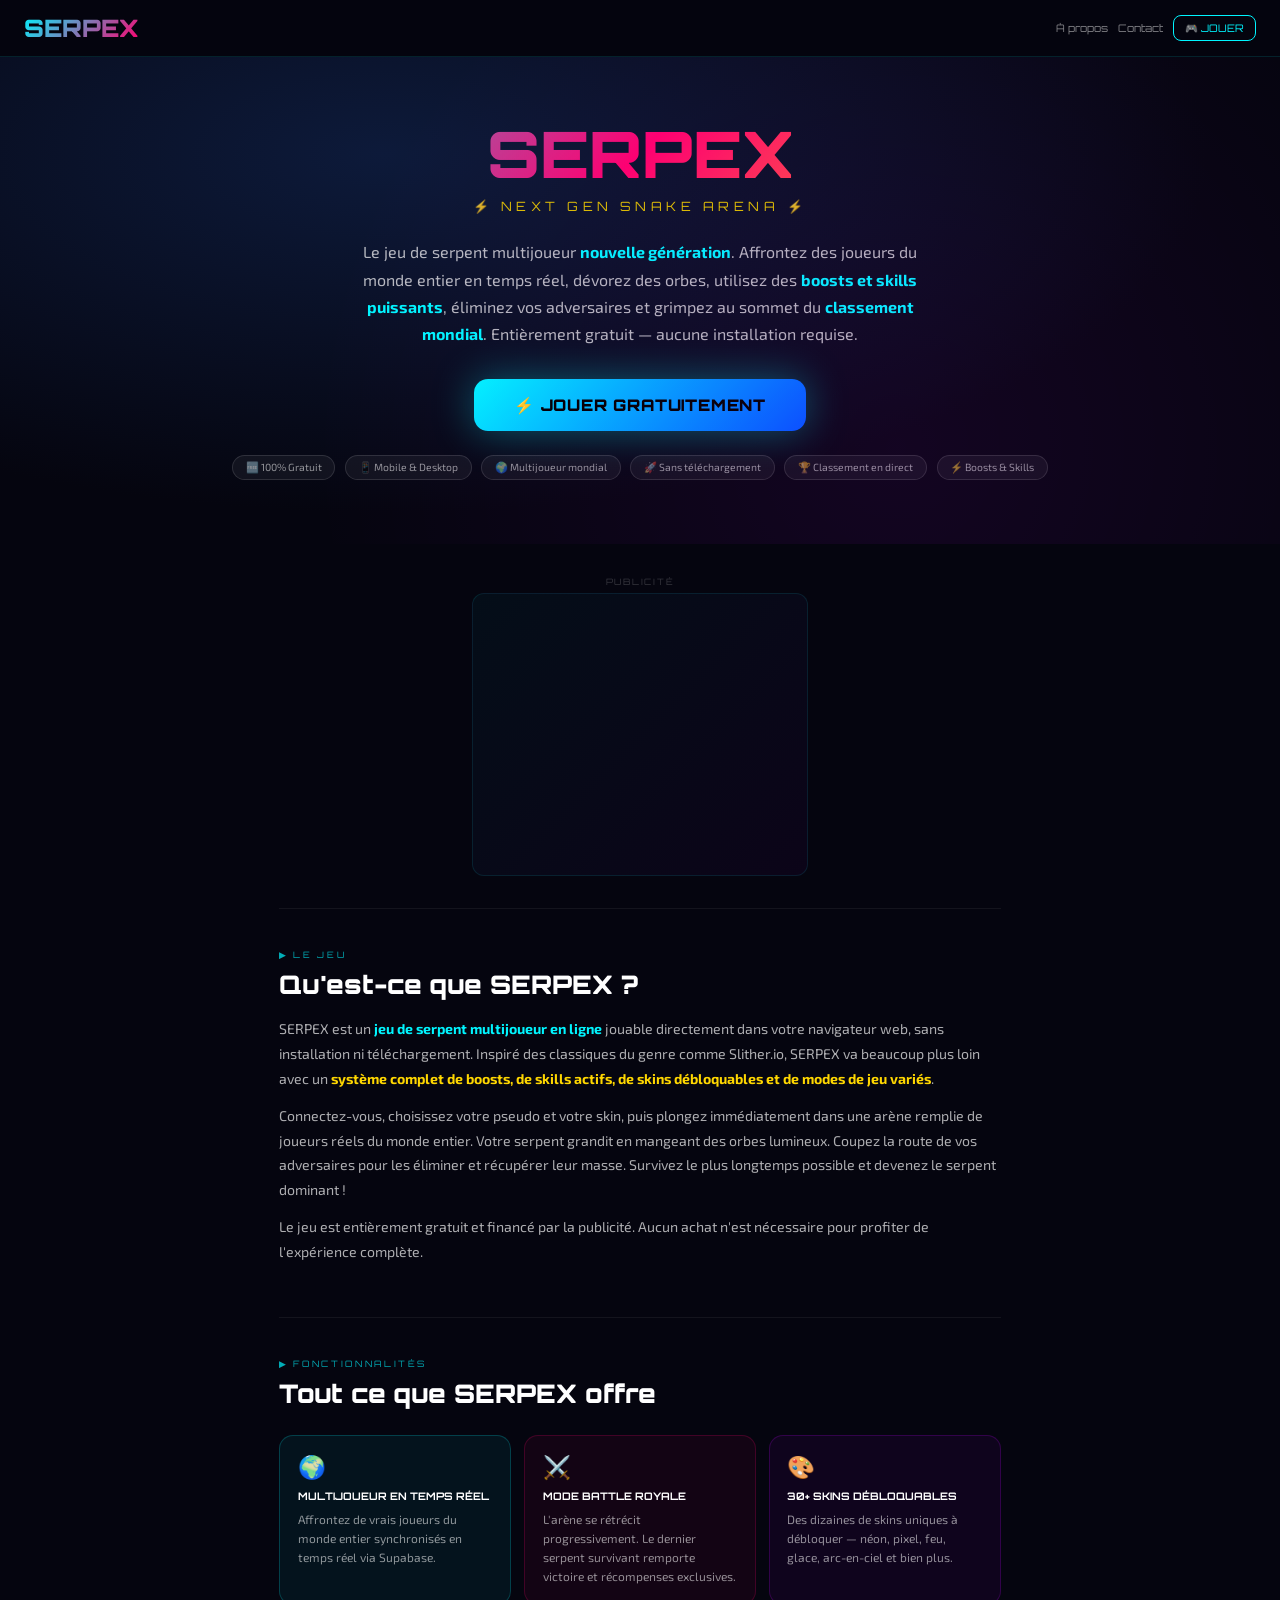
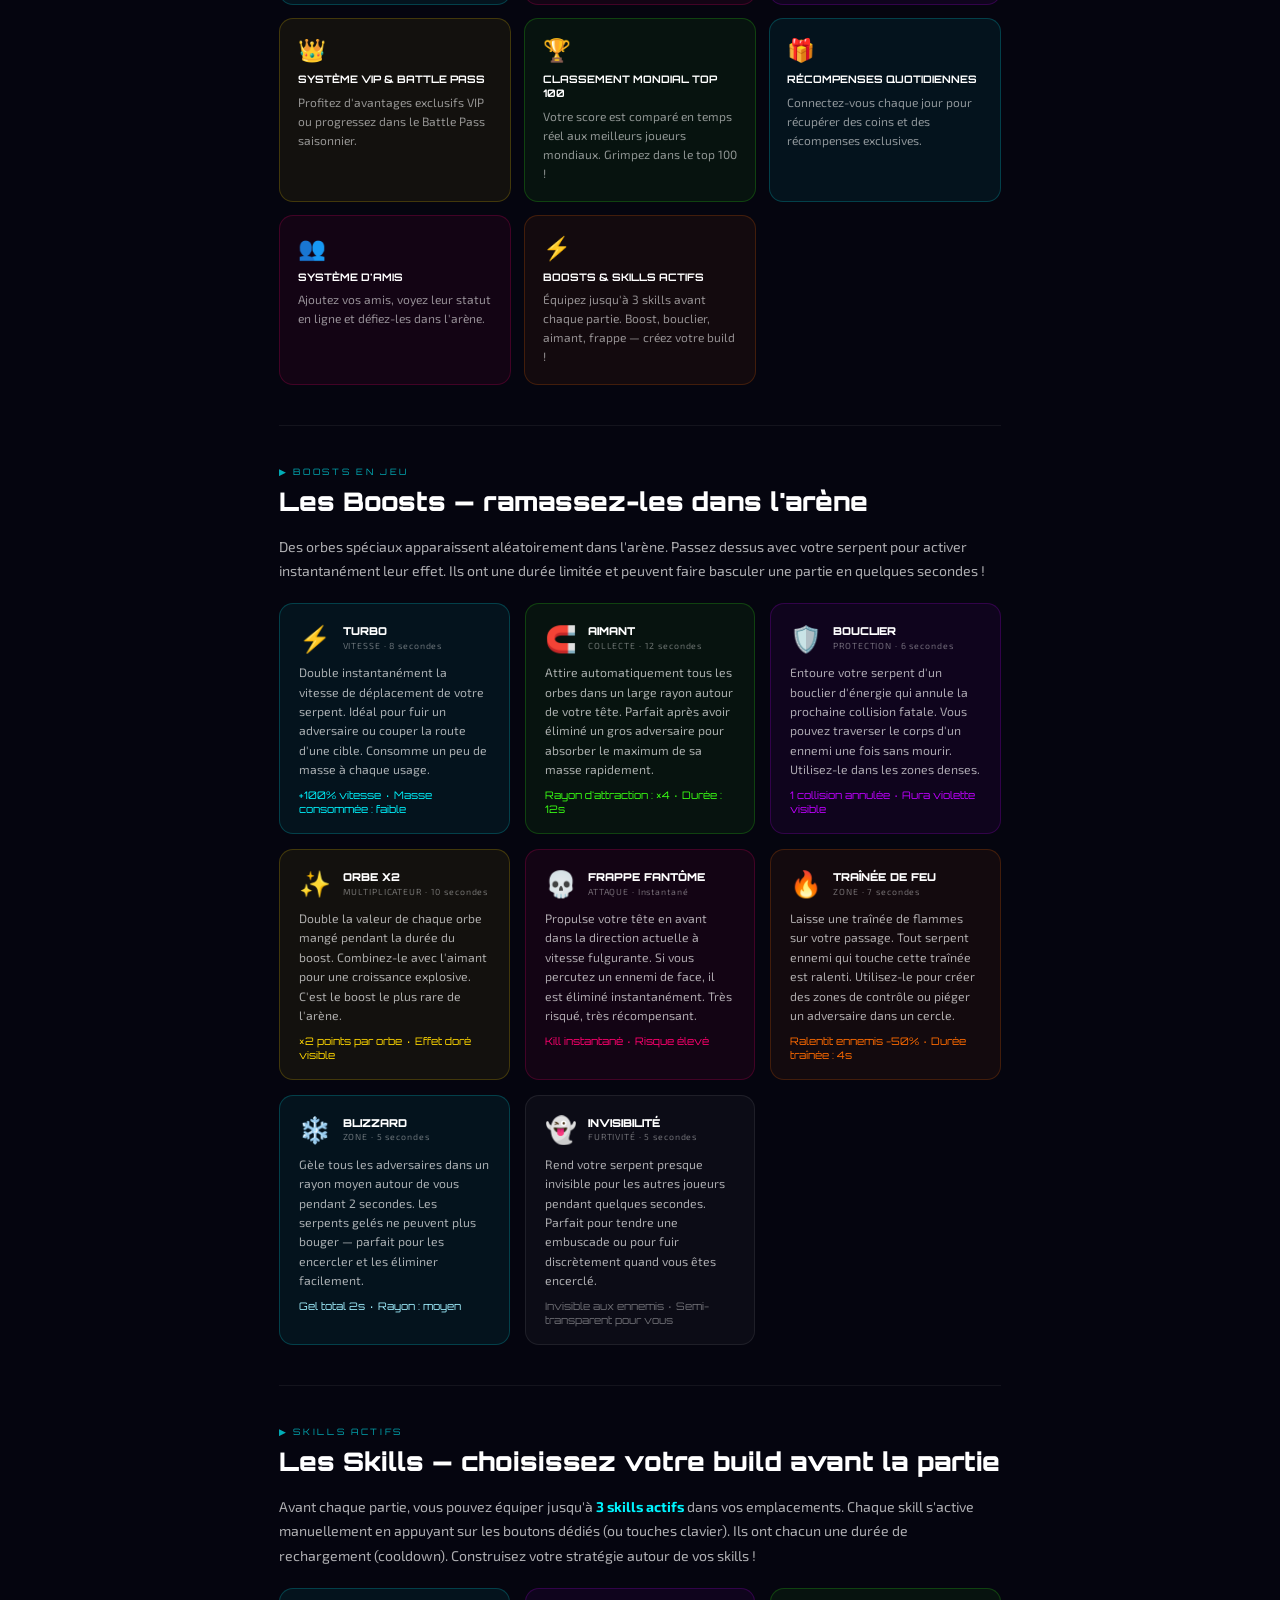
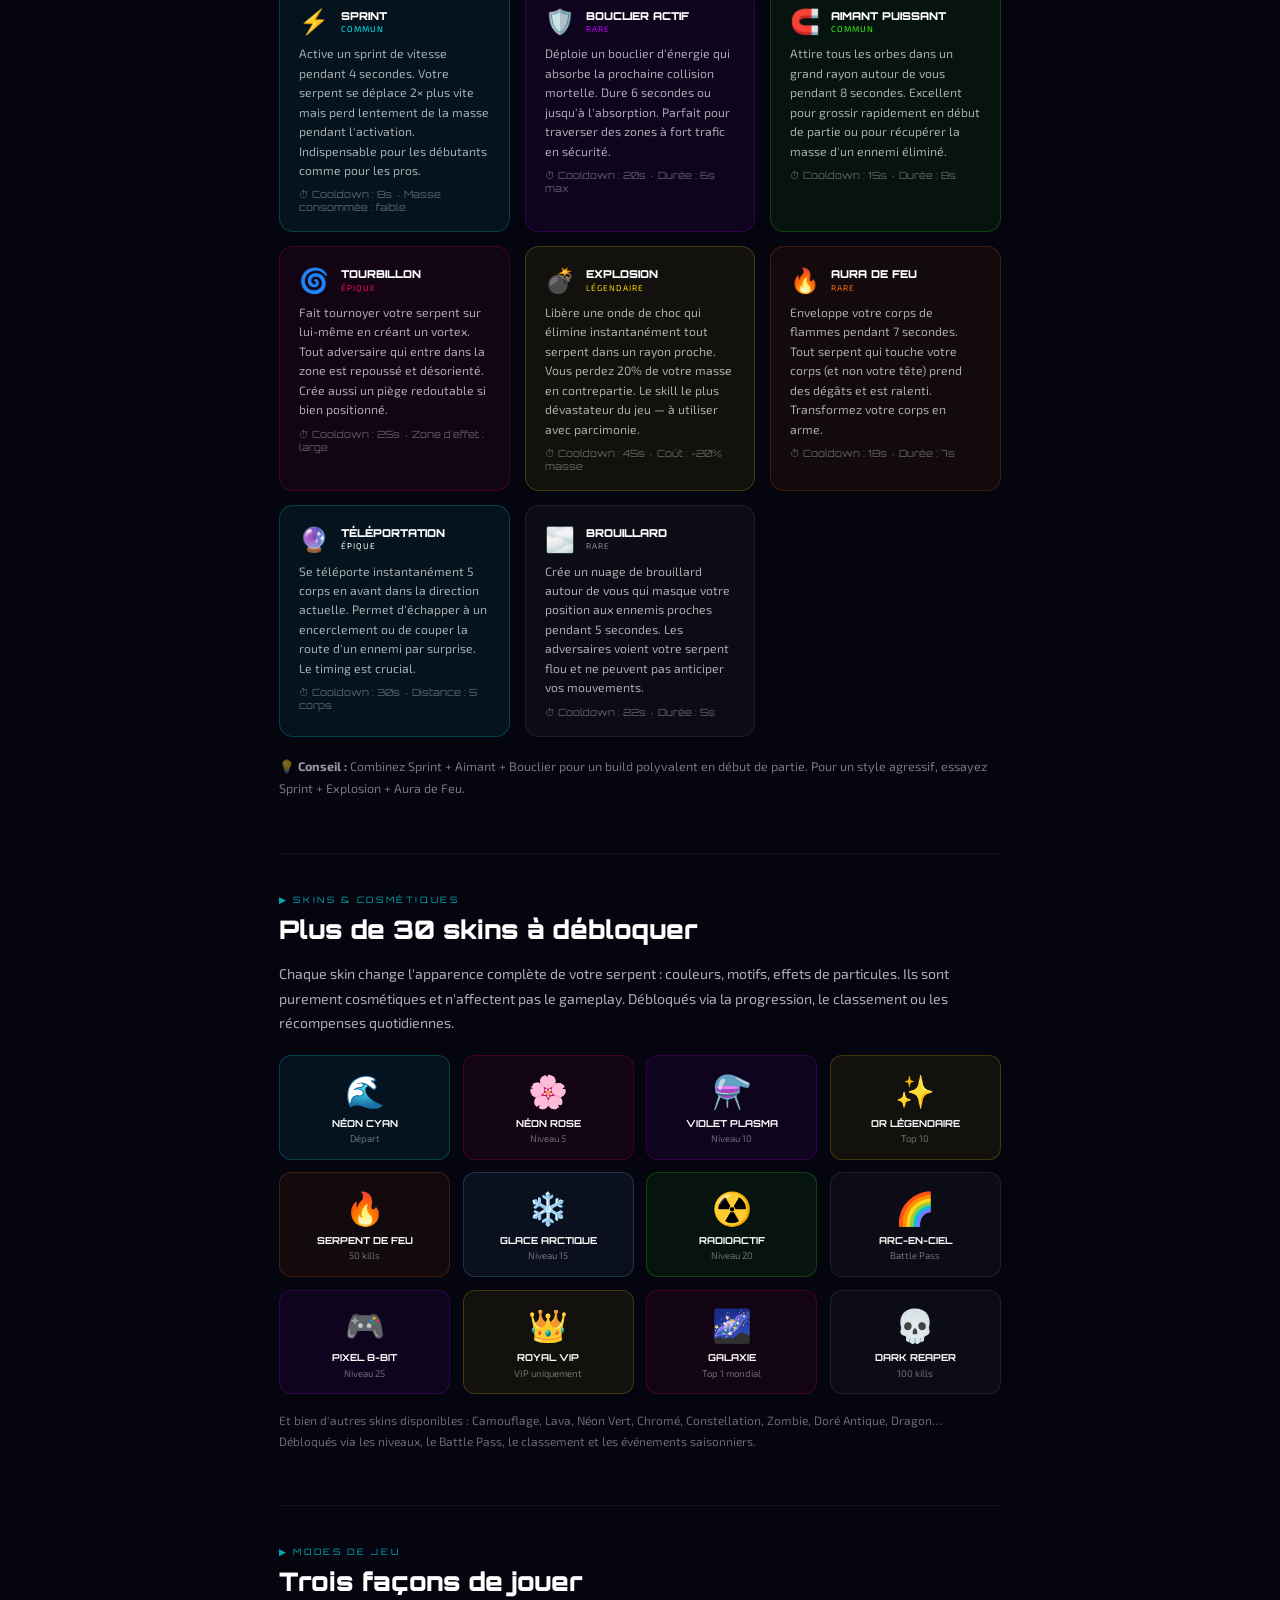
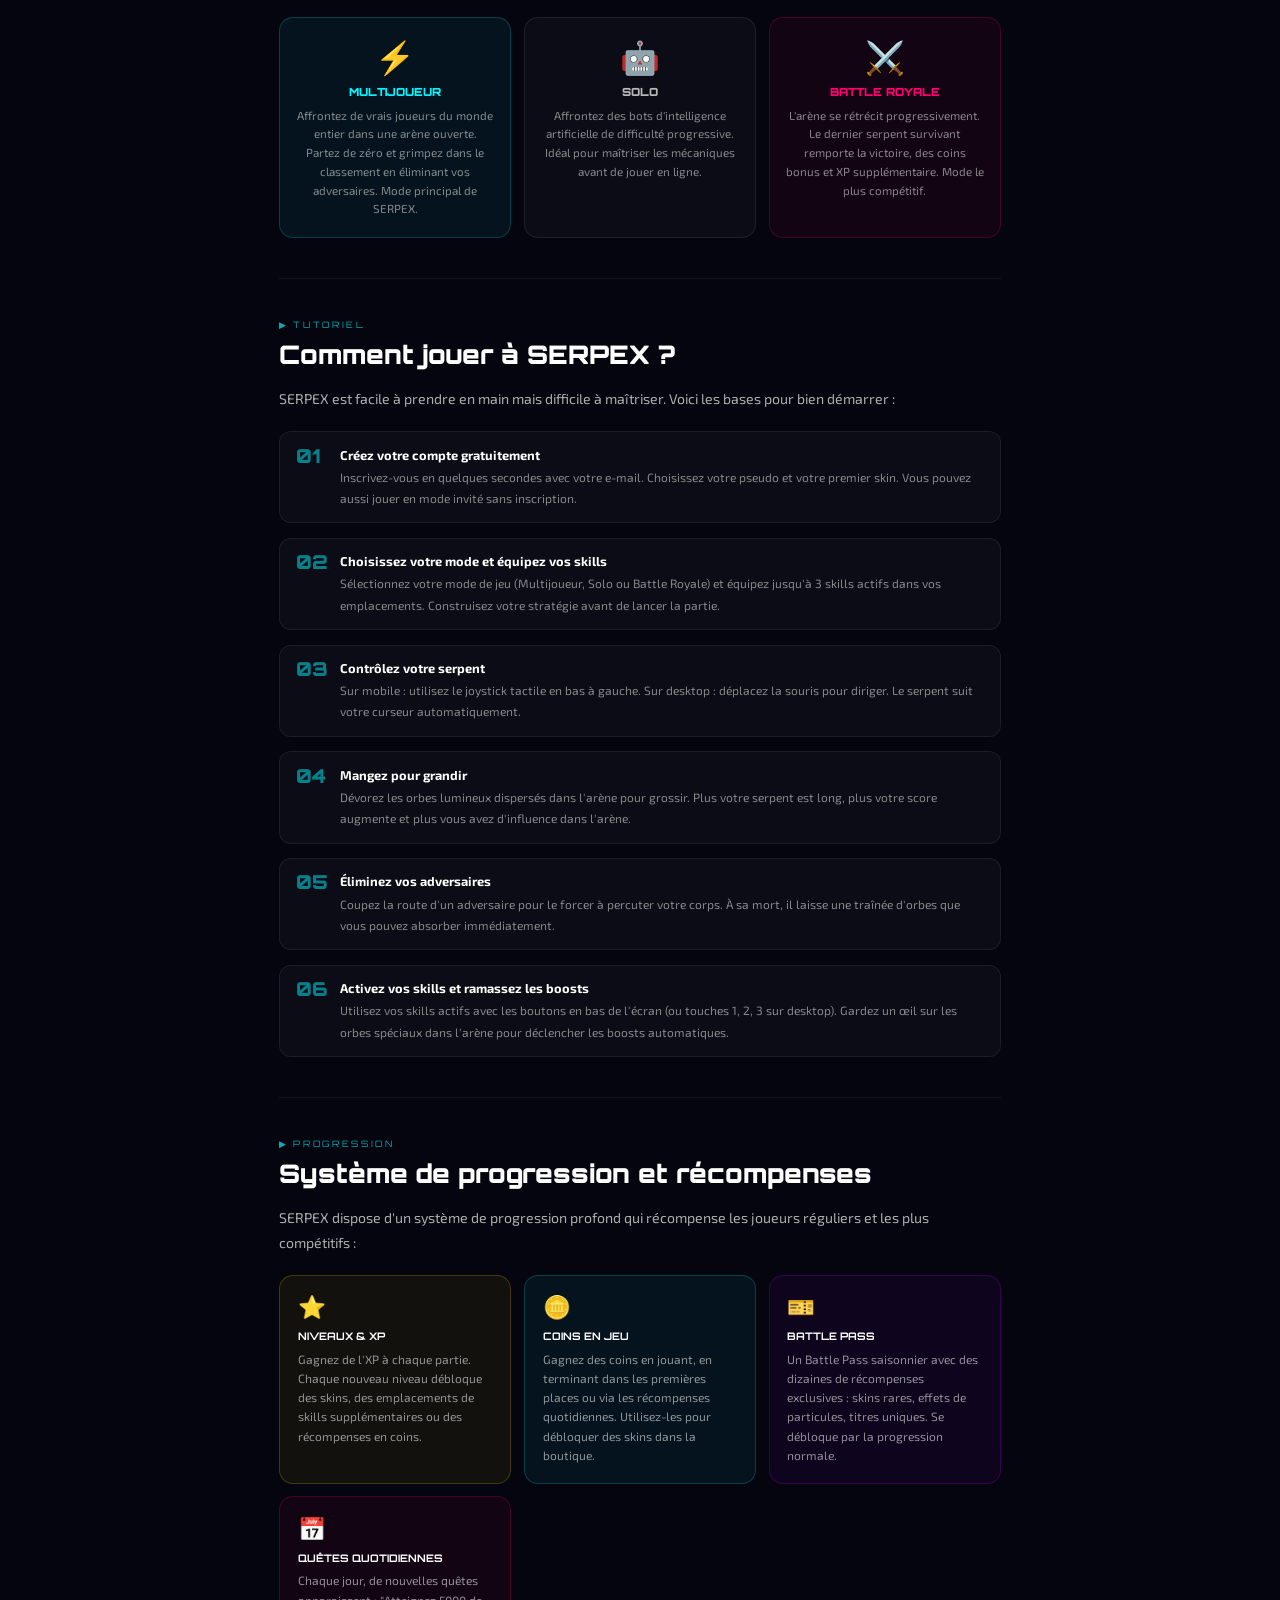
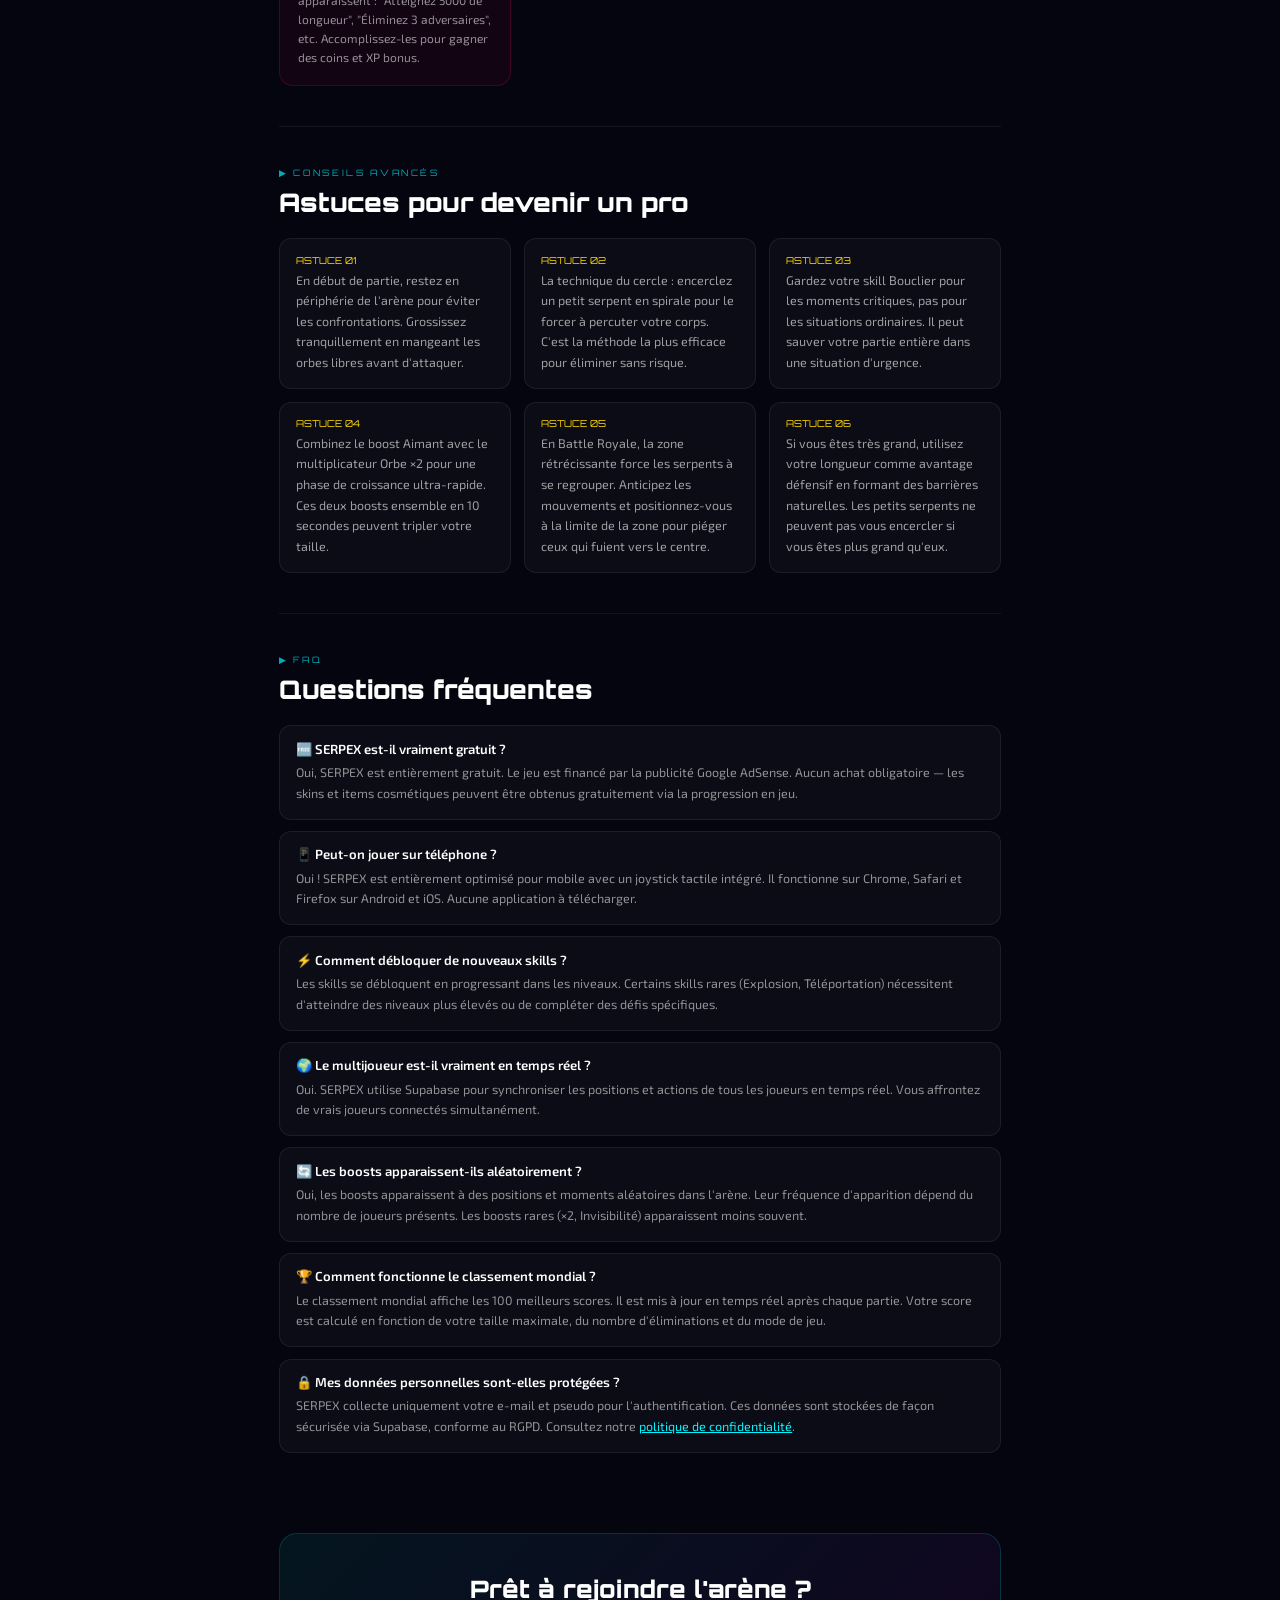
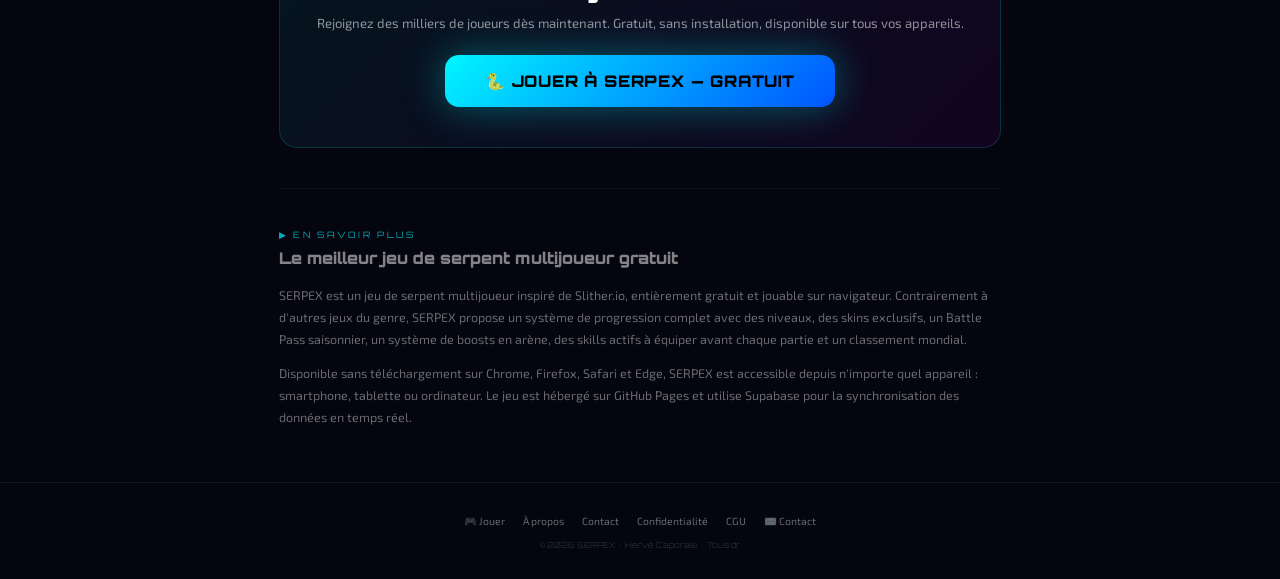
==== commit 65271159: "Add files via upload" ====
--- a/index.html
+++ b/index.html
@@ -665,17 +665,7 @@
 
 </div>
 
-<!-- AD SLOT 3 -->
-<div class="ad-slot">
-  <div class="ad-label">PUBLICITÉ</div>
-  <ins class="adsbygoogle"
-       style="display:block"
-       data-ad-client="ca-pub-5433648295830648"
-       data-ad-slot="5101438658"
-       data-ad-format="auto"
-       data-full-width-responsive="true"></ins>
-  <script>(adsbygoogle = window.adsbygoogle || []).push({});</script>
-</div>
+
 
 <div class="container">
 
